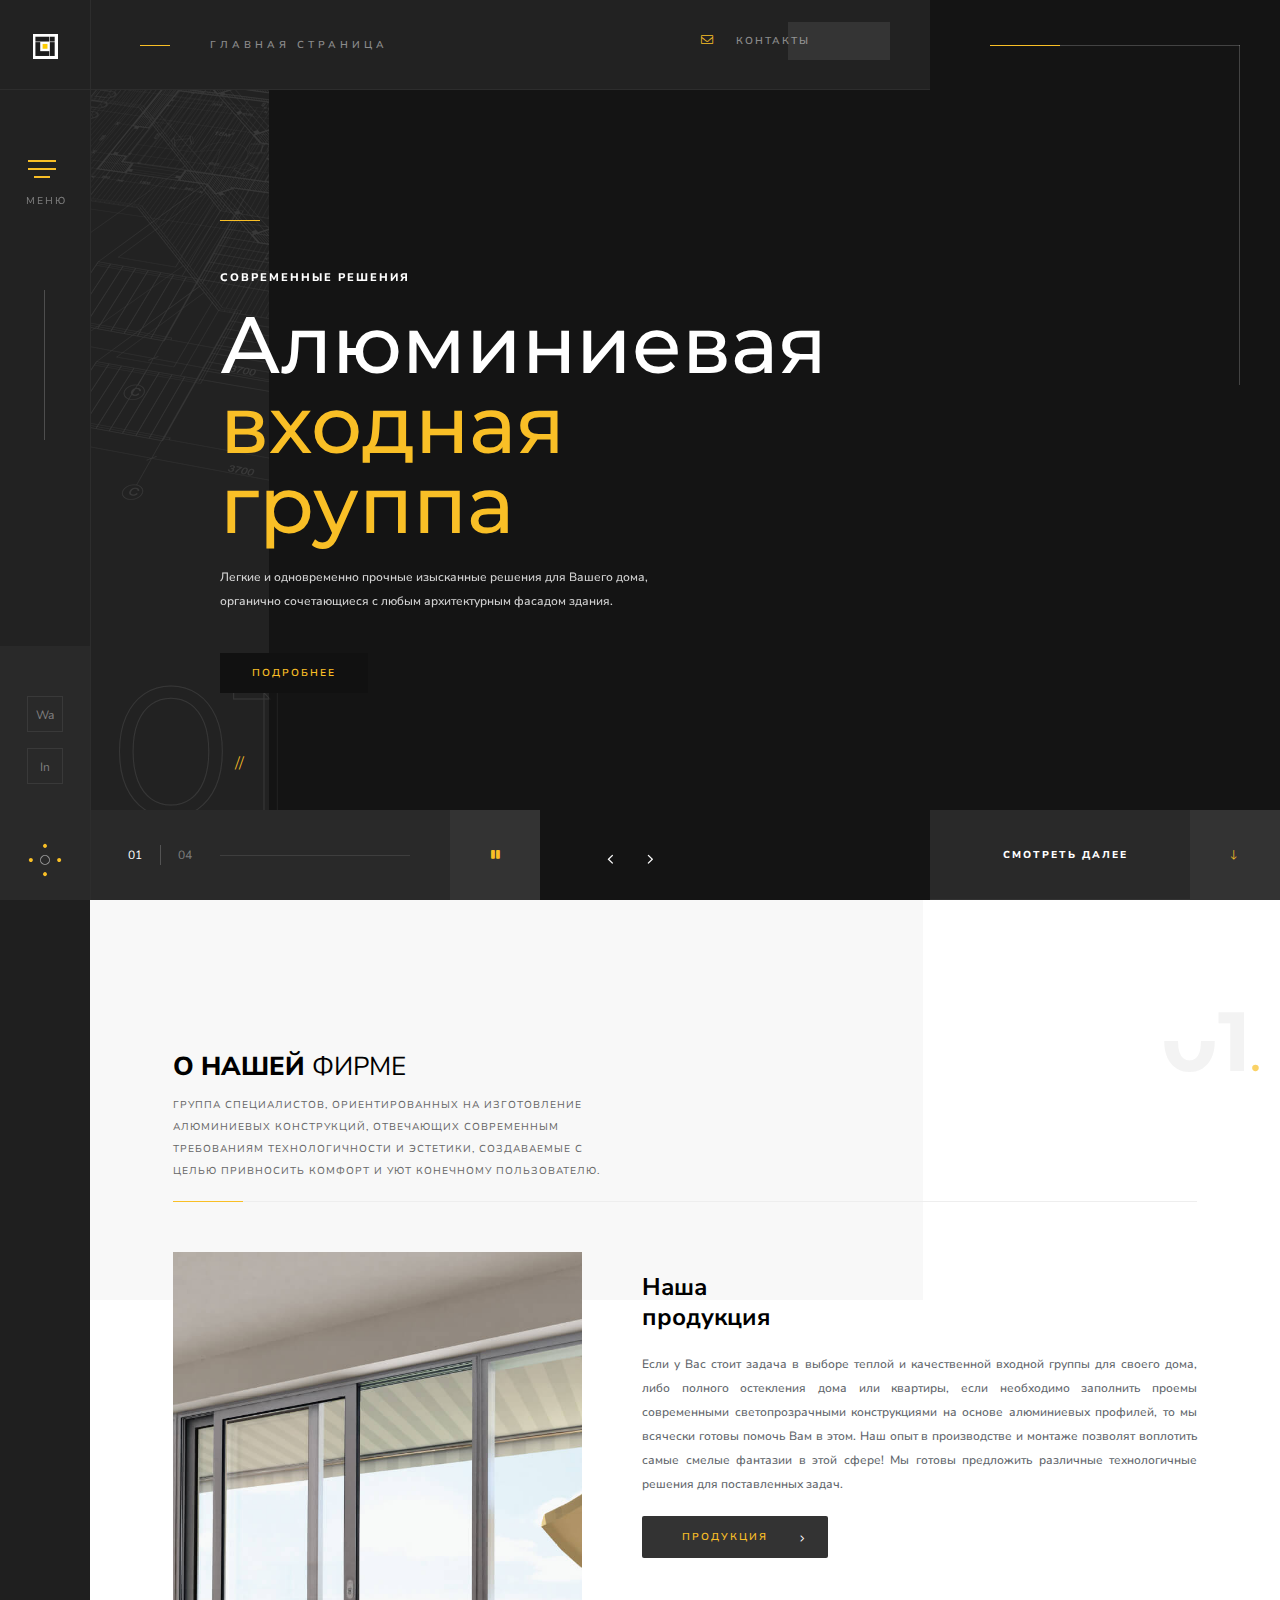
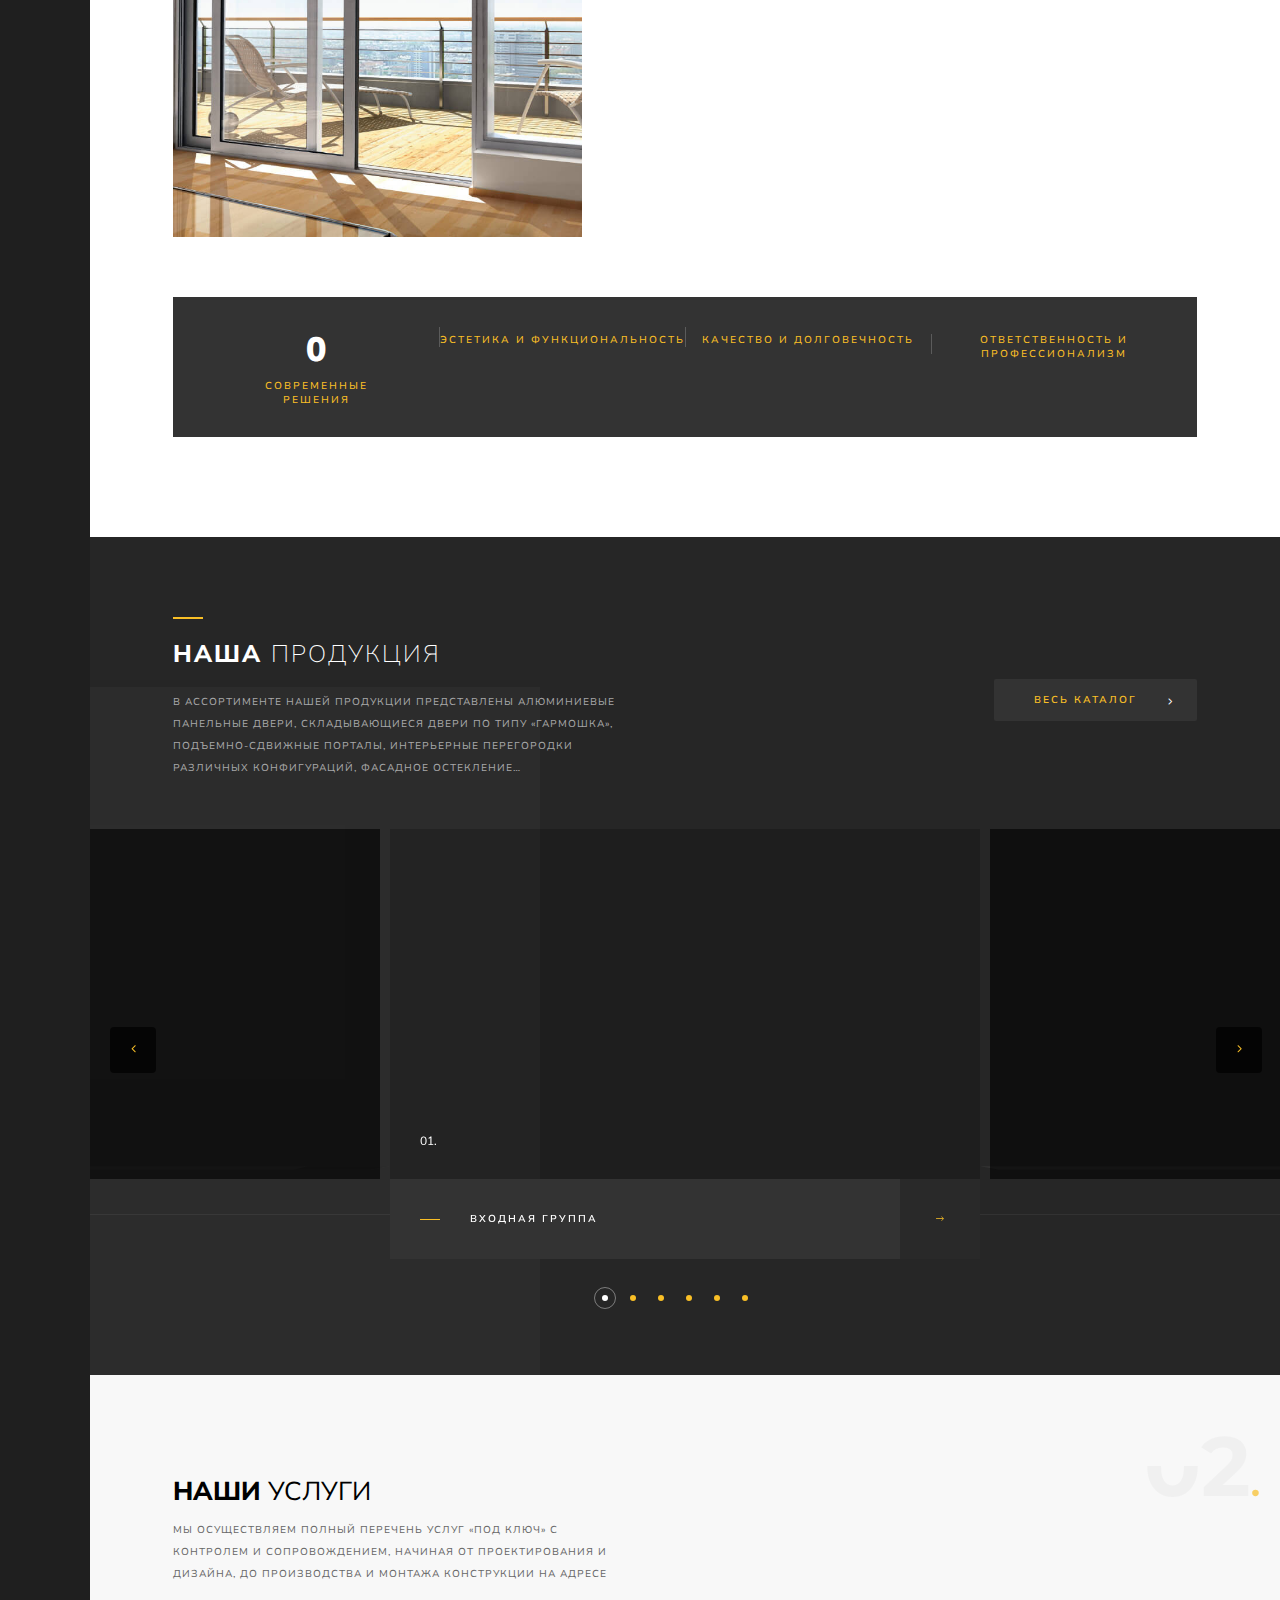
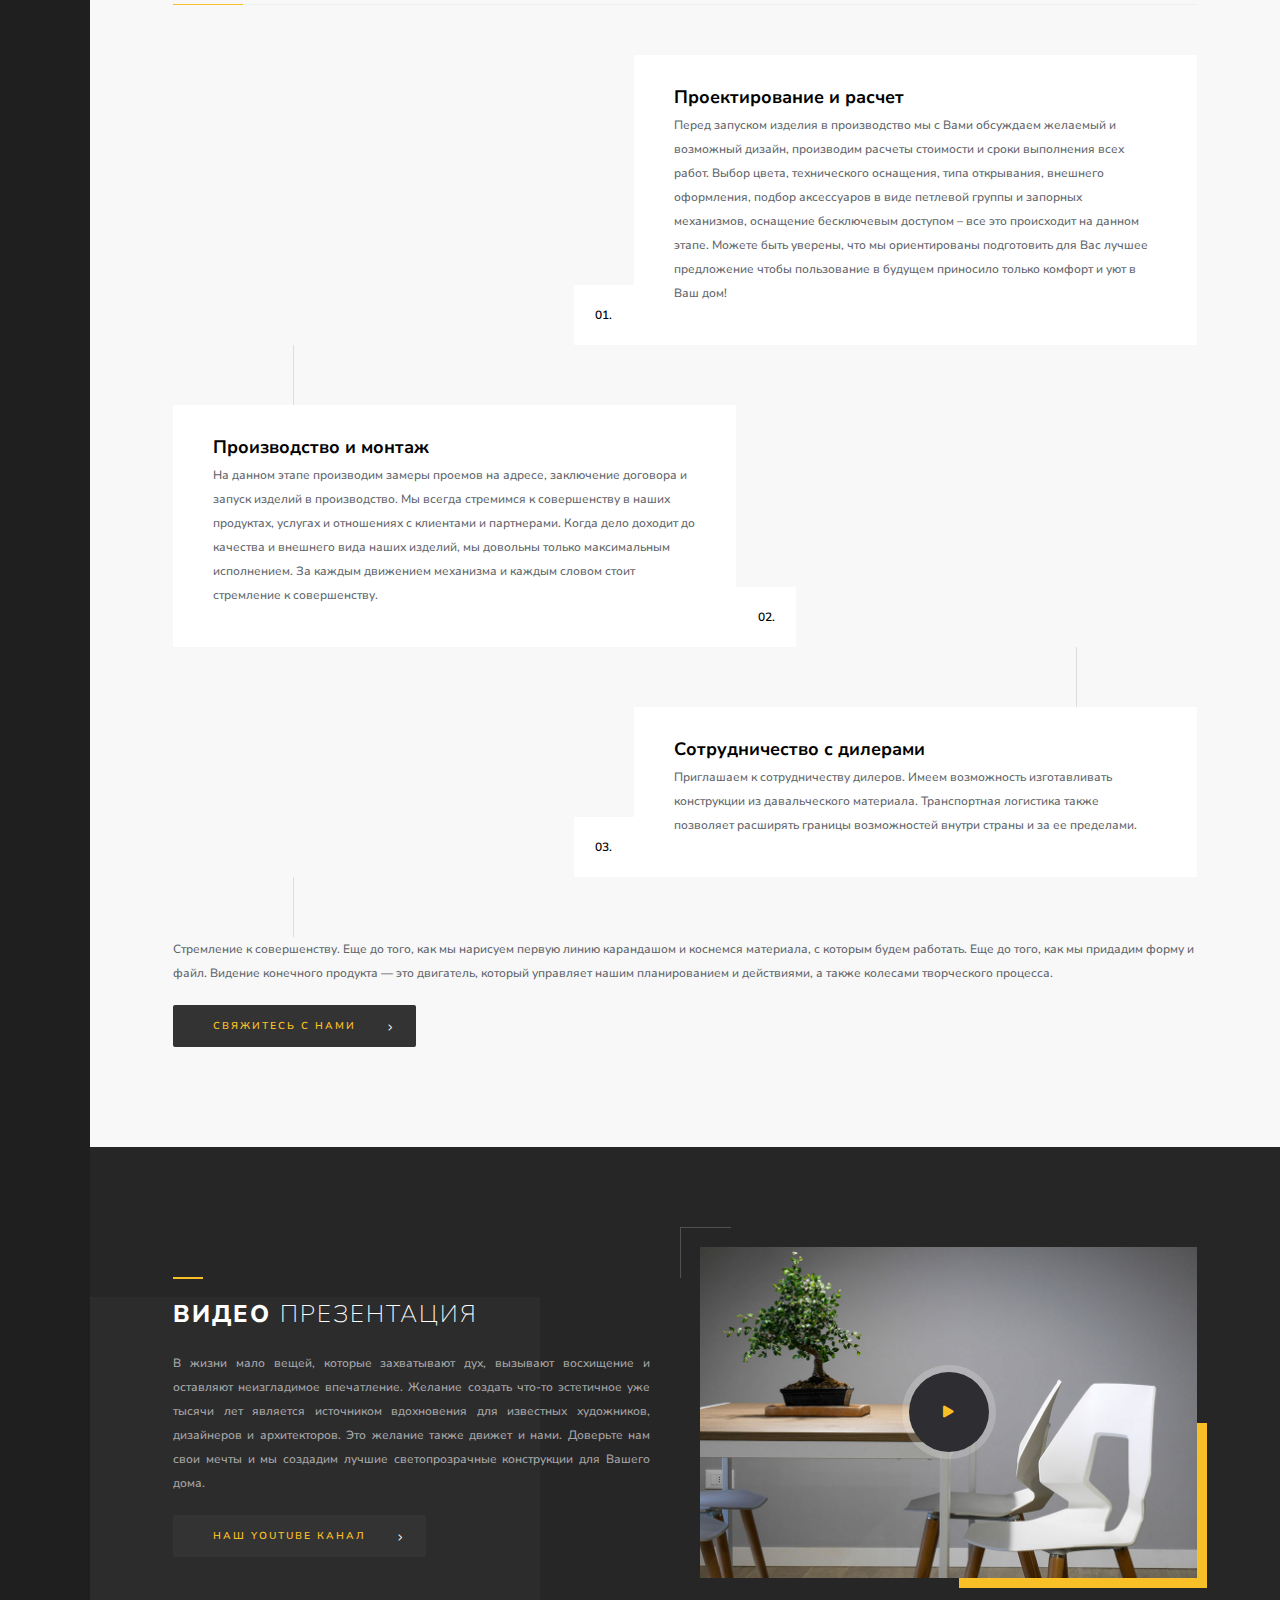
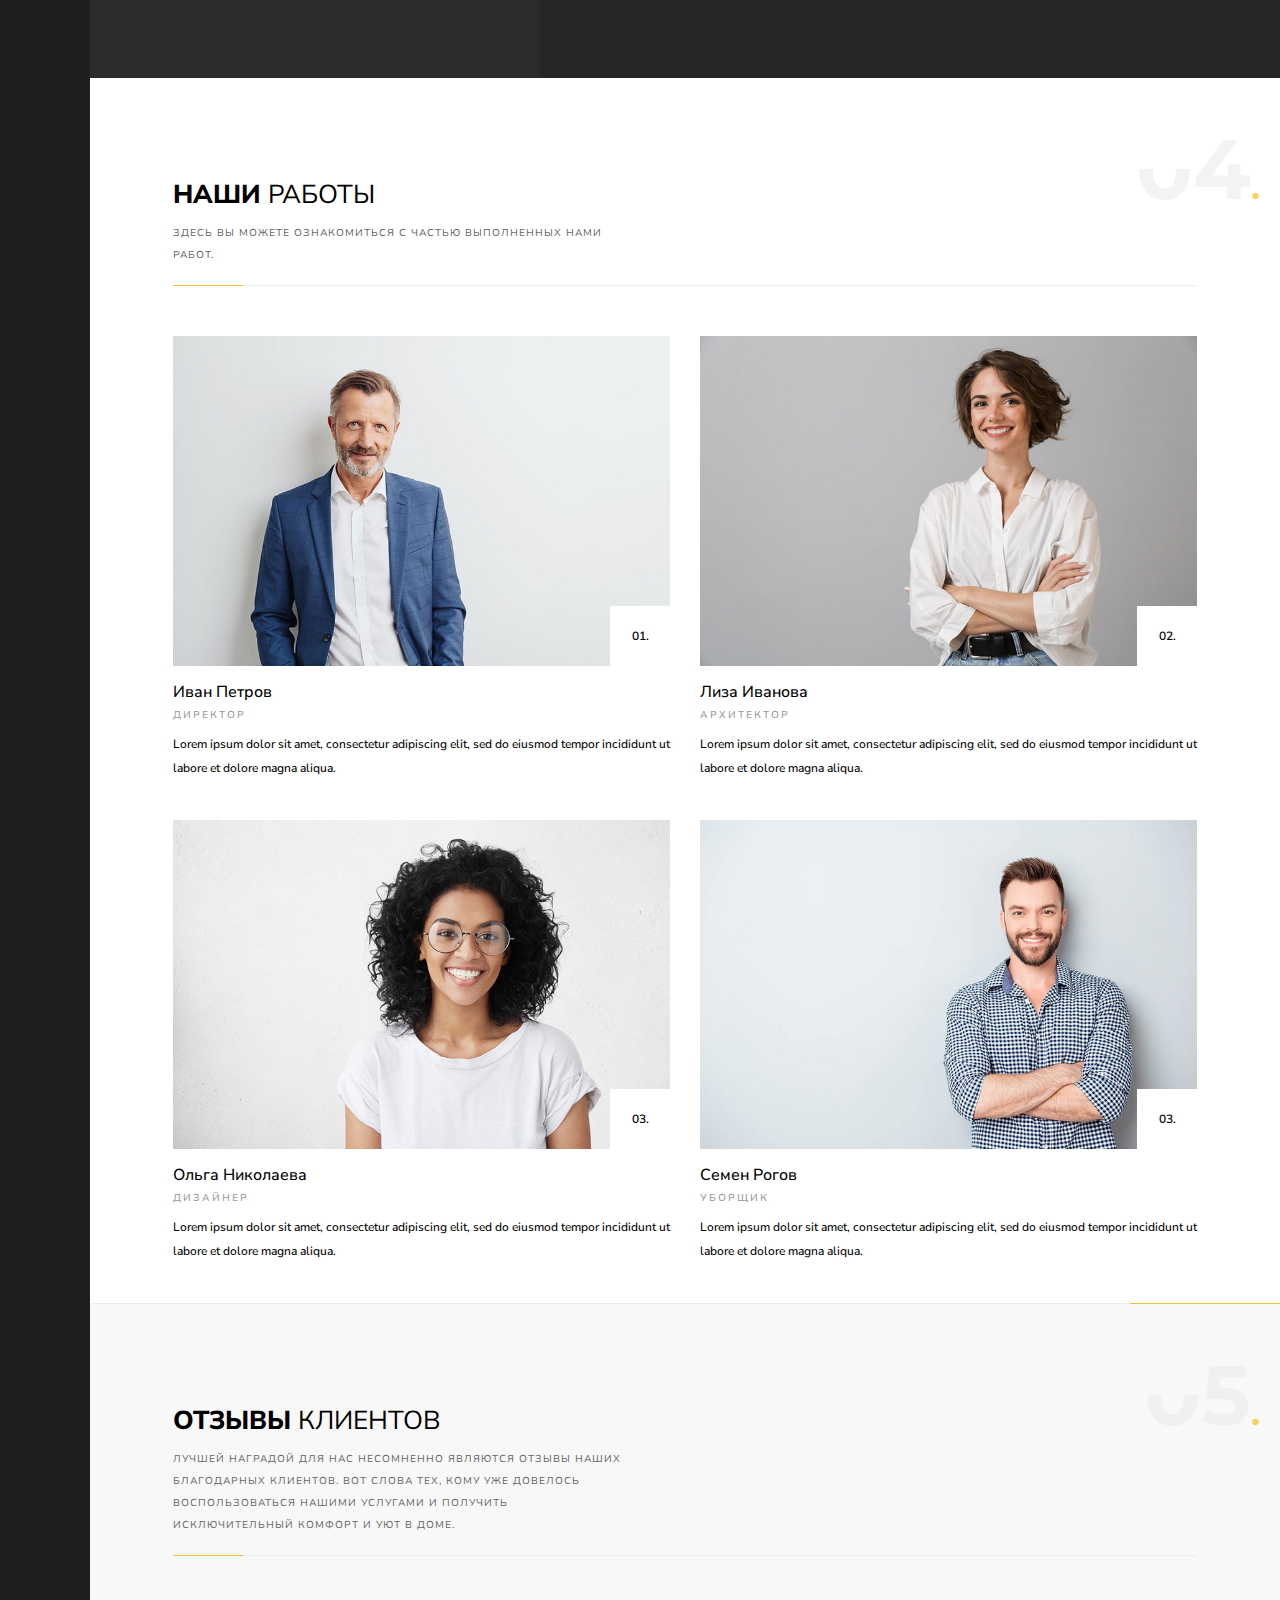
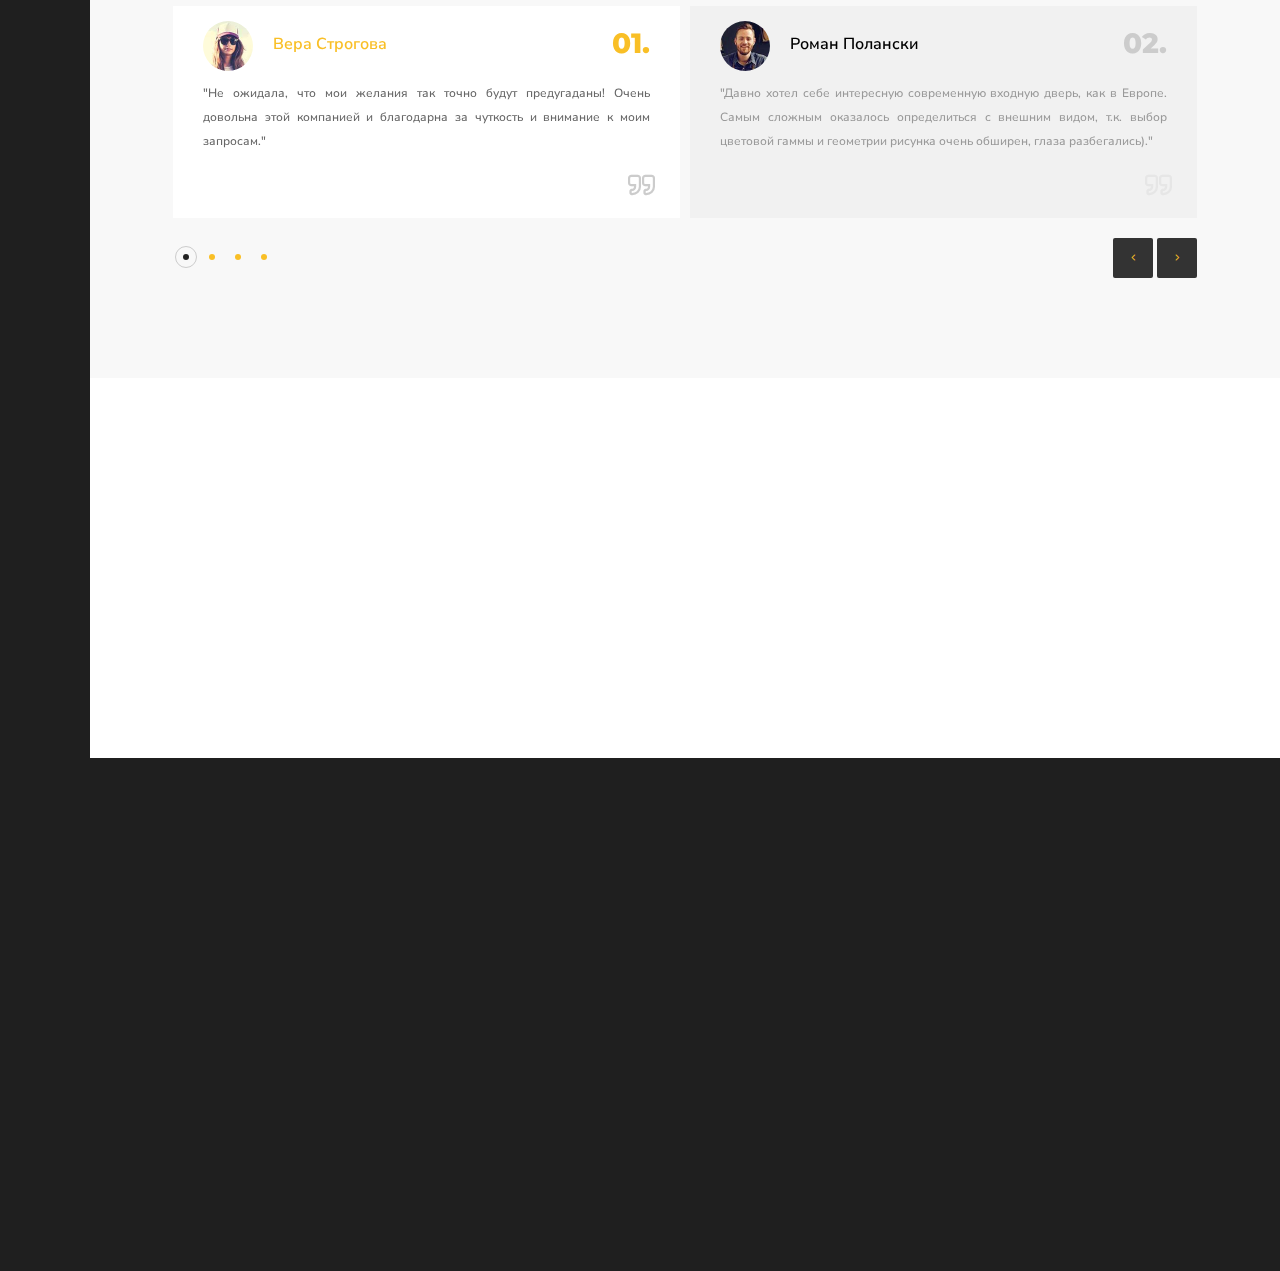
==== index.html @ d713567e "v1" ====
<!DOCTYPE HTML>
<html lang="ru">

<head>
    <meta charset="UTF-8">
    <title>Производитель аллюминиевых конструкций</title>
    <meta name="viewport"
        content="width=device-width, initial-scale=1.0, minimum-scale=1.0, maximum-scale=1.0, user-scalable=no">
    <meta name="robots" content="index, follow">
    <meta name="keywords" content>
    <meta name="description" content>
    <link rel="shortcut icon" href="favicon.ico">
    <link type="text/css" rel="stylesheet" href="css/plugins.css">
    <link type="text/css" rel="stylesheet" href="css/style.css">
    <link type="text/css" rel="stylesheet" href="css/color.css">
</head>

<body>
    <!--<div class="loader-wrap">
      <div class="spinner">
        <div class="double-bounce1"></div>
        <div class="double-bounce2"></div>
      </div>
    </div>-->
    <div id="main">
        <header class="main-header">
            <a href="/" class="logo-holder ajax"><img src="images/logo.png" alt></a>
            <!-- nav-button-wrap-->
            <div class="nav-button but-hol">
                <span class="nos"></span>
                <span class="ncs"></span>
                <span class="nbs"></span>
                <div class="menu-button-text">Меню</div>
            </div>
            <!-- nav-button-wrap end-->
            <div class="progress-bar-wrap">
                <div class="progress-bar color-bg"></div>
            </div>
            <div class="header_social ">
                <ul>
                    <li><a href="https://wa.me/79111112101" target="_blank">Wa</a></li>
                    <li><a href="https://instagram.com/@alustars.ru" target="_blank">In</a></li>
                </ul>
            </div>
            <div class="folio-btn">
                <div class="folio-btn-item"></div>
                <span class="folio-btn-tooltip ">Заявка</span>
            </div>
        </header>
        <div class="top-header top-header-half">
            <div class="page-subtitle">
                <span></span>
            </div>
            <a href="contact.php" class="single-page-fixed-row-link ajax"><i class="fal fa-envelope"></i>
                <span>Контакты</span></a>
        </div>
        <div id="wrapper">
            <div class="content-holder" data-pagetitle="Главная страница">
                <div class="nav-holder but-hol">
                    <div class="nav-scroll-bar-wrap fl-wrap">
                        <a href="index.html" class="ajax logo_menu"><img src="images/logo.png" alt></a>
                        <div class="nav-container fl-wrap">
                            <!-- nav -->
                            <nav class="nav-inner" id="menu">
                                <ul>
                                    <li><a href="/" class="ajax">Главная</a></li>
                                    <li><a href="#">Продукция</a>
                                        <ul>
                                            <li><a href="vhodnie-dveri.php" class="ajax">Входные двери</a></li>
                                            <li><a href="garmoshka.php" class="ajax">Гармошки</a></li>
                                            <li><a href="portali.php" class="ajax">Порталы</a></li>
                                            <li><a href="peregorodki.php" class="ajax">Перегородки</a></li>
                                            <!--<li><a href="#">Подменю</a>
                                            <ul>
                                              <li><a href="#" class="ajax">Меню</a></li>
                                              <li><a href="#" class="ajax">Меню</a></li>
                                              <li><a href="#" class="ajax">Меню</a></li>
                                              <li><a href="#" class="ajax">Меню</a></li>
                                            </ul>
                                          </li>-->
                                        </ul>
                                    </li>
                                    <li><a href="#" class="ajax">Партнеры</a></li>
                                    <li><a href="contact.php" class="ajax">Контакты</a></li>
                                </ul>
                            </nav>
                            <!-- nav end-->
                        </div>
                    </div>
                    <!-- nav-title-->
                    <div class="nav-holder-line"></div>
                    <div class="nav-title"><span>Меню</span></div>
                    <!-- nav-title end-->
                </div>
                <div class="nav-holder-dec"></div>
                <div class="nav-overlay"></div>
                <div class="hero-wrap fl-wrap full-height scroll-con-sec" id="sec0">
                    <div class="fs-slider-wrap fs-slider-det full-height fl-wrap">
                        <div class="fs-slider lightgallery full-height fl-wrap" data-mousecontrol2="false">
                            <div class="swiper-container  ">
                                <div class="swiper-wrapper">
                                    <div class="swiper-slide">
                                        <div class="fs-slider-item fl-wrap">
                                            <div class="fs-slider_align_title">
                                                <div class="hhw_header">Современные решения</div>
                                                <h2><a href="vhodnie-dveri.php"
                                                        class="custom-scroll-link">Алюминиевая<br> <span>входная
                                                            группа</span></a></h2>
                                                <p>Легкие и одновременно прочные изысканные решения для Вашего дома,
                                                    органично сочетающиеся с любым архитектурным фасадом здания.</p>
                                                <div class="clearfix"></div>
                                                <a href="vhodnie-dveri.php"
                                                    class="hero_btn custom-scroll-link">Подробнее</a>
                                            </div>
                                        </div>
                                    </div>
                                    <div class="swiper-slide hov_zoom">
                                        <div class="fs-slider-item fl-wrap">
                                            <div class="fs-slider_align_title">
                                                <div class="hhw_header">Раздвигая пространство</div>
                                                <h2><a href="garmoshka.php" class="ajax">Складные <br>
                                                        <span>порталы</span></a></h2>
                                                <p>Складные системы алюминиевых дверей типа «гармошка» - отличное
                                                    решение для остекления проемов большой длины, таких как террасы и
                                                    зимние сады. Конструкция позволяет значительно увеличить обзорность
                                                    и освещенность помещения.</p>
                                                <div class="clearfix"></div>
                                                <a href="garmoshka.php" class="hero_btn ajax">Подробнее</a>
                                            </div>
                                        </div>
                                    </div>
                                    <div class="swiper-slide hov_zoom">
                                        <div class="fs-slider-item fl-wrap">
                                            <div class="fs-slider_align_title">
                                                <div class="hhw_header">Красота и простор</div>
                                                <h2><a href="portali.php" class="ajax">Порталы
                                                        <br><span>подъемно-сдвижные</span></a></h2>
                                                <p>Подъемно-сдвижные порталы – это современные, востребованные
                                                    дизайнерами, конструкции, которые позволяют с легкостью объединять
                                                    пространство внутреннего помещения с уличной зоной.</p>
                                                <div class="clearfix"></div>
                                                <a href="portali.php" class="hero_btn ajax">Подробнее</a>
                                            </div>
                                        </div>
                                    </div>
                                    <div class="swiper-slide hov_zoom">
                                        <div class="fs-slider-item fl-wrap">
                                            <div class="fs-slider_align_title">
                                                <div class="hhw_header">Разделяя пространство</div>
                                                <h2><a href="peregorodki.php" class="ajax">Перегородки
                                                        <br><span>Офисные</span></a></h2>
                                                <p>Интерьерные и офисные перегородки различных конфигураций и исполнений
                                                    для решения самых разнообразных задач – будь то оформление офисного
                                                    пространства или деление жилой зоны в квартире или загородном доме.
                                                </p>
                                                <div class="clearfix"></div>
                                                <a href="peregorodki.php" class="hero_btn ajax">Подробнее</a>
                                            </div>
                                        </div>
                                    </div>
                                </div>
                            </div>
                        </div>
                        <div class="hero-slider-img hidden-item">
                            <div class="swiper-container">
                                <div class="swiper-wrapper">
                                    <div class="swiper-slide">
                                        <div class="bg" data-bg="images/bg/01.jpg" data-swiper-parallax="20%"></div>
                                        <div class="overlay"></div>
                                    </div>
                                    <div class="swiper-slide">
                                        <div class="bg" data-bg="images/bg/02.jpg" data-swiper-parallax="20%"></div>
                                        <div class="overlay"></div>
                                    </div>
                                    <div class="swiper-slide">
                                        <div class="bg" data-bg="images/bg/03.jpg" data-swiper-parallax="20%"></div>
                                        <div class="overlay"></div>
                                    </div>
                                    <div class="swiper-slide">
                                        <div class="bg" data-bg="images/bg/04.jpg" data-swiper-parallax="20%"></div>
                                        <div class="overlay"></div>
                                    </div>
                                </div>
                            </div>
                        </div>
                    </div>
                    <div class="hero-dec"> </div>
                    <div class="fwc-dec fwc-dec_top"></div>
                    <div class="fwc-dec fwc-dec_right"></div>
                    <div class="clone-counter">
                        <div class="current">01</div>
                    </div>
                    <div class="hero-slider_details_wrap">
                        <div class="slide-progress-wrap">
                            <div class="slide-progress"></div>
                        </div>
                        <div class="swiper-counter hs_counter">
                            <div class="current">01</div>
                            <div id="total"></div>
                        </div>
                        <div class="play-pause_slider2 hsc_pp2 auto_actslider2"><i class="fas fa-play"></i></div>
                    </div>
                    <div class="hero-slider-wrap_pagination"></div>
                    <div class="hero-slider_control-wrap">
                        <div class="hsc hero-slider-button-prev"><span><i class="fal fa-angle-left"></i></span> </div>
                        <div class="hsc hero-slider-button-next"><span><i class="fal fa-angle-right"></i></span></div>
                    </div>
                    <div class="hero-dec-line"></div>
                    <a href="#sec1" class="custom-scroll-link start-btn"><span> Смотреть далее </span><i
                            class="fal fa-long-arrow-down"></i></a>
                </div>
                <div class="content">
                    <div class="column-wrap">
                        <div class="column-wrap-container white-bg fl-wrap">
                            <div class="col-wc_dec"></div>
                            <section id="sec1" class="scroll-con-sec">
                                <div class="container">
                                    <div class="section-title fl-wrap">
                                        <h2>О нашей <strong> Фирме</strong></h2>
                                        <p>Группа специалистов, ориентированных на изготовление алюминиевых конструкций,
                                            отвечающих современным требованиям технологичности и эстетики, создаваемые с
                                            целью привносить комфорт и уют конечному пользователю.</p>
                                        <div class="sec-title_dec"></div>
                                    </div>
                                    <div class="row">
                                        <div class="col-md-5">
                                            <div class="about-img fl-wrap">
                                                <img src="images/about.jpg" class="respimg" alt>
                                            </div>
                                        </div>
                                        <div class="col-md-7">
                                            <div class="text-block fl-wrap">
                                                <h4 class="text-block_subtitle">Наша<br> продукция</h4>
                                                <p>Если у Вас стоит задача в выборе теплой и качественной входной группы
                                                    для своего дома, либо полного остекления дома или квартиры, если
                                                    необходимо заполнить проемы современными светопрозрачными
                                                    конструкциями на основе алюминиевых профилей, то мы всячески готовы
                                                    помочь Вам в этом. Наш опыт в производстве и монтаже позволят
                                                    воплотить самые смелые фантазии в этой сфере! Мы готовы предложить
                                                    различные технологичные решения для поставленных задач.
                                                </p>
                                                <a href="#sec2" class="btn float-btn custom-scroll-link">Продукция</a>
                                            </div>
                                        </div>
                                    </div>
                                    <div class="inline-facts-container   fl-wrap">
                                        <!-- inline-facts -->
                                        <div class="inline-facts-wrap">
                                            <div class="inline-facts">
                                                <div class="milestone-counter">
                        <div class="stats animaper">
                            <div class="num" data-content="0" data-num="145">0</div>
                        </div>
                    </div>
                                                <h6>Современные<br> решения</h6>
                                            </div>
                                        </div>
                                        <!-- inline-facts end -->
                                        <!-- inline-facts  -->
                                        <div class="inline-facts-wrap">
                                            <div class="inline-facts">
                                                <!--<div class="milestone-counter">
                        <div class="stats animaper">
                            <div class="num" data-content="0" data-num="357">0</div>
                        </div>
                    </div>-->
                                                <h6>Эстетика и функциональность</h6>
                                            </div>
                                        </div>
                                        <!-- inline-facts end -->
                                        <!-- inline-facts  -->
                                        <div class="inline-facts-wrap">
                                            <div class="inline-facts">
                                                <!--<div class="milestone-counter">
                        <div class="stats animaper">
                            <div class="num" data-content="0" data-num="825">0</div>
                        </div>
                    </div>-->
                                                <h6>Качество и долговечность</h6>
                                            </div>
                                        </div>
                                        <!-- inline-facts end -->
                                        <!-- inline-facts  -->
                                        <div class="inline-facts-wrap">
                                            <div class="inline-facts">
                                                <!--<div class="milestone-counter">
                        <div class="stats animaper">
                            <div class="num" data-content="0" data-num="15">0</div>
                        </div>
                    </div>-->
                                                <h6>Ответственность и профессионализм</h6>
                                            </div>
                                        </div>
                                        <!-- inline-facts end -->
                                    </div>
                                </div>
                                <div class="section-number">
                                    <span>0</span>1<strong>.</strong>
                                </div>
                            </section>
                            <section class="dark-bg sec-car scroll-con-sec" id="sec2">
                                <div class="fet_pr-carousel_title fl-wrap">
                                    <div class="container">
                                        <div class="row">
                                            <div class="col-md-8">
                                                <h2> Наша <strong>Продукция</strong></h2>
                                                <p>В ассортименте нашей продукции представлены алюминиевые панельные
                                                    двери, складывающиеся двери по типу «гармошка», подъемно-сдвижные
                                                    порталы, интерьерные перегородки различных конфигураций, фасадное
                                                    остекление…</p>
                                            </div>
                                            <div class="col-md-4">
                                                <a href="product.php" class="ajax   fet_pr-carousel_link btn">Весь
                                                    каталог</a>
                                            </div>
                                        </div>
                                    </div>
                                </div>
                                <div class="grid-carousel-wrap fl-wrap">
                                    <div class="grid-carousel fl-wrap">
                                        <div class="swiper-container">
                                            <div class="swiper-wrapper">
                                                <div class="swiper-slide">
                                                    <div class="fet_pr-carousel-box">
                                                        <div class="fet_pr-carousel-box-media fl-wrap">
                                                            <div class="bg par-elem" data-bg="images/products/01.jpg"
                                                                data-swiper-parallax="10%"></div>
                                                            <div class="overlay"></div>
                                                            <div class="grid-det_num">01.</div>
                                                        </div>
                                                        <div class="fet_pr-carousel-box-text fl-wrap">
                                                            <a href="product.php" class="ajax">Входная группа</a>
                                                        </div>
                                                    </div>
                                                </div>
                                                <div class="swiper-slide">
                                                    <div class="fet_pr-carousel-box">
                                                        <div class="fet_pr-carousel-box-media fl-wrap">
                                                            <div class="bg par-elem" data-bg="images/products/02.jpg"
                                                                data-swiper-parallax="10%"></div>
                                                            <div class="overlay"></div>
                                                            <div class="grid-det_num">02.</div>
                                                        </div>
                                                        <div class="fet_pr-carousel-box-text fl-wrap">
                                                            <a href="product.php" class="ajax">Фасадное остекление</a>
                                                        </div>
                                                    </div>
                                                </div>
                                                <div class="swiper-slide">
                                                    <div class="fet_pr-carousel-box">
                                                        <div class="fet_pr-carousel-box-media fl-wrap">
                                                            <div class="bg par-elem" data-bg="images/products/03.jpg"
                                                                data-swiper-parallax="10%"></div>
                                                            <div class="overlay"></div>
                                                            <div class="grid-det_num">03.</div>
                                                        </div>
                                                        <div class="fet_pr-carousel-box-text fl-wrap">
                                                            <a href="product.php" class="ajax">Алюминиевые гармошки</a>
                                                        </div>
                                                    </div>
                                                </div>
                                                <div class="swiper-slide">
                                                    <div class="fet_pr-carousel-box">
                                                        <div class="fet_pr-carousel-box-media fl-wrap">
                                                            <div class="bg par-elem" data-bg="images/products/04.jpg"
                                                                data-swiper-parallax="10%"></div>
                                                            <div class="overlay"></div>
                                                            <div class="grid-det_num">04.</div>
                                                        </div>
                                                        <div class="fet_pr-carousel-box-text fl-wrap">
                                                            <a href="product.php" class="ajax">Алюминиевые
                                                                подъемно-сдвижные порталы</a>
                                                        </div>
                                                    </div>
                                                </div>
                                                <div class="swiper-slide">
                                                    <div class="fet_pr-carousel-box">
                                                        <div class="fet_pr-carousel-box-media fl-wrap">
                                                            <div class="bg par-elem" data-bg="images/products/05.jpg"
                                                                data-swiper-parallax="10%"></div>
                                                            <div class="overlay"></div>
                                                            <div class="grid-det_num">05.</div>
                                                        </div>
                                                        <div class="fet_pr-carousel-box-text fl-wrap">
                                                            <a href="product.php" class="ajax">Алюминиевые офисные
                                                                перегородки</a>
                                                        </div>
                                                    </div>
                                                </div>
                                                <div class="swiper-slide">
                                                    <div class="fet_pr-carousel-box">
                                                        <div class="fet_pr-carousel-box-media fl-wrap">
                                                            <div class="bg par-elem" data-bg="images/products/06.jpg"
                                                                data-swiper-parallax="10%"></div>
                                                            <div class="overlay"></div>
                                                            <div class="grid-det_num">06.</div>
                                                        </div>
                                                        <div class="fet_pr-carousel-box-text fl-wrap">
                                                            <a href="product.php" class="ajax">Алюминиевые двери</a>
                                                        </div>
                                                    </div>
                                                </div>
                                            </div>
                                        </div>
                                    </div>
                                    <div class="grid-carousel_pagination"></div>
                                    <div class="gc-slider-cont gc-slider-cont-next"><i class="fal fa-angle-right"></i>
                                    </div>
                                    <div class="gc-slider-cont gc-slider-cont-prev"><i class="fal fa-angle-left"></i>
                                    </div>
                                </div>
                            </section>
                            <section class="scroll-con-sec gray-bg" id="sec3">
                                <div class="container">
                                    <div class="section-title fl-wrap">
                                        <h2>Наши <strong> Услуги</strong></h2>
                                        <p>Мы осуществляем полный перечень услуг «под ключ» с контролем и
                                            сопровождением, начиная от проектирования и дизайна, до производства и
                                            монтажа конструкции на адресе</p>
                                        <div class="sec-title_dec"></div>
                                    </div>
                                    <div class="column-wrapper_text fl-wrap">
                                        <div class="serv-wrap fl-wrap">
                                            <div class="serv-item">
                                                <div class="serv-media">
                                                    <div class="bg " data-bg="images/services/ser1.jpg"></div>
                                                    <div class="team-info-num">01.</div>
                                                </div>
                                                <div class="serv-text">
                                                    <h4><a href="#" class="ajax">Проектирование и расчет</a></h4>
                                                    <p>Перед запуском изделия в производство мы с Вами обсуждаем
                                                        желаемый и возможный дизайн, производим расчеты стоимости и
                                                        сроки выполнения всех работ. Выбор цвета, технического
                                                        оснащения, типа открывания, внешнего оформления, подбор
                                                        аксессуаров в виде петлевой группы и запорных механизмов,
                                                        оснащение бесключевым доступом – все это происходит на данном
                                                        этапе. Можете быть уверены, что мы ориентированы подготовить для
                                                        Вас лучшее предложение чтобы пользование в будущем приносило
                                                        только комфорт и уют в Ваш дом!</p>
                                                </div>
                                            </div>
                                            <div class="serv-item serv-item-right">
                                                <div class="serv-media">
                                                    <div class="bg " data-bg="images/services/1.jpg"></div>
                                                    <div class="team-info-num">02.</div>
                                                </div>
                                                <div class="serv-text">
                                                    <h4><a href="services-single.html" class="ajax">Производство и
                                                            монтаж</a></h4>
                                                    <p>На данном этапе производим замеры проемов на адресе, заключение
                                                        договора и запуск изделий в производство. Мы всегда стремимся к
                                                        совершенству в наших продуктах, услугах и отношениях с клиентами
                                                        и партнерами. Когда дело доходит до качества и внешнего вида
                                                        наших изделий, мы довольны только максимальным исполнением. За
                                                        каждым движением механизма и каждым словом стоит стремление к
                                                        совершенству.</p>
                                                </div>
                                            </div>
                                            <div class="serv-item">
                                                <div class="serv-media">
                                                    <div class="bg " data-bg="images/services/2.jpg"></div>
                                                    <div class="team-info-num">03.</div>
                                                </div>
                                                <div class="serv-text">
                                                    <h4><a href="#" class="ajax">Сотрудничество с дилерами</a></h4>
                                                    <p>Приглашаем к сотрудничеству дилеров. Имеем возможность
                                                        изготавливать конструкции из давальческого материала.
                                                        Транспортная логистика также позволяет расширять границы
                                                        возможностей внутри страны и за ее пределами.</p>
                                                </div>
                                            </div>

                                        </div>
                                        <p>Стремление к совершенству. Еще до того, как мы нарисуем первую линию
                                            карандашом и коснемся материала, с которым будем работать. Еще до того, как
                                            мы придадим форму и файл. Видение конечного продукта — это двигатель,
                                            который управляет нашим планированием и действиями, а также колесами
                                            творческого процесса.</p>
                                        <a href="contact.php" class="btn float-btn ajax  "><span>Свяжитесь с
                                                нами</span></a>
                                    </div>
                                </div>
                                <div class="section-number"> <span>0</span>2<strong>.</strong></div>
                            </section>
                            <section class="dark-bg sec-car scroll-con-sec">
                                <div class="container">
                                    <div class="row">
                                        <div class="col-md-6">
                                            <div class="video-promo-text fl-wrap mar-top">
                                                <h3>Видео <strong>Презентация</strong></h3>
                                                <p>В жизни мало вещей, которые захватывают дух, вызывают восхищение и
                                                    оставляют неизгладимое впечатление. Желание создать что-то
                                                    эстетичное уже тысячи лет является источником вдохновения для
                                                    известных художников, дизайнеров и архитекторов. Это желание также
                                                    движет и нами. Доверьте нам свои мечты и мы создадим лучшие
                                                    светопрозрачные конструкции для Вашего дома.</p>
                                                <a href="#" class="btn float-btn   "><span>Наш Youtube канал</span></a>
                                            </div>
                                        </div>
                                        <div class="col-md-6">
                                            <div class="video-box dec-img fl-wrap">
                                                <img src="images/18.jpg" alt class="respimg">
                                                <a class="video-box-btn image-popup"
                                                    href="https://vimeo.com/34741214"><i class="fas fa-play"></i></a>
                                            </div>
                                        </div>
                                    </div>
                                </div>
                            </section>
                            <section class="scroll-con-sec" id="sec4">
                                <div class="container">
                                    <div class="section-title fl-wrap">
                                        <h2>Наши <strong>Работы</strong></h2>
                                        <p>Здесь Вы можете ознакомиться с частью выполненных нами работ.</p>
                                        <div class="sec-title_dec"></div>
                                    </div>
                                    <div class="row">
                                        <div class="col-md-6">
                                            <div class="team-box">
                                                <div class="team-photo">
                                                    <div class="overlay"></div>
                                                    <img src="images/1_1.jpg" alt class="respimg">
                                                    <ul class="team-social">
                                                        <li><a href="#" target="_blank">Fb</a></li>
                                                        <li><a href="#" target="_blank">In</a></li>
                                                        <li><a href="#" target="_blank">Tw</a></li>
                                                        <li><a href="#" target="_blank">Vk</a></li>
                                                    </ul>
                                                    <div class="team-info-num">01.</div>
                                                </div>
                                                <div class="team-info">
                                                    <h3><a href="#" class="ajax">Иван Петров</a></h3>
                                                    <h4>Директор</h4>
                                                    <p>Lorem ipsum dolor sit amet, consectetur adipiscing elit, sed do
                                                        eiusmod tempor incididunt ut labore et dolore magna aliqua. </p>
                                                </div>
                                            </div>
                                        </div>
                                        <div class="col-md-6">
                                            <div class="team-box">
                                                <div class="team-photo">
                                                    <div class="overlay"></div>
                                                    <img src="images/2_1.jpg" alt class="respimg">
                                                    <ul class="team-social">
                                                        <li><a href="#" target="_blank">Fb</a></li>
                                                        <li><a href="#" target="_blank">In</a></li>
                                                        <li><a href="#" target="_blank">Tw</a></li>
                                                        <li><a href="#" target="_blank">Vk</a></li>
                                                    </ul>
                                                    <div class="team-info-num">02.</div>
                                                </div>
                                                <div class="team-info">
                                                    <h3><a href="#" class="ajax">Лиза Иванова</a></h3>
                                                    <h4>Архитектор</h4>
                                                    <p>Lorem ipsum dolor sit amet, consectetur adipiscing elit, sed do
                                                        eiusmod tempor incididunt ut labore et dolore magna aliqua. </p>
                                                </div>
                                            </div>
                                        </div>
                                        <div class="col-md-6">
                                            <div class="team-box">
                                                <div class="team-photo">
                                                    <div class="overlay"></div>
                                                    <img src="images/4_1.jpg" alt class="respimg">
                                                    <ul class="team-social">
                                                        <li><a href="#" target="_blank">Fb</a></li>
                                                        <li><a href="#" target="_blank">In</a></li>
                                                        <li><a href="#" target="_blank">Tw</a></li>
                                                        <li><a href="#" target="_blank">Vk</a></li>
                                                    </ul>
                                                    <div class="team-info-num">03.</div>
                                                </div>
                                                <div class="team-info">
                                                    <h3><a href="#" class="ajax">Ольга Николаева</a></h3>
                                                    <h4>Дизайнер</h4>
                                                    <p>Lorem ipsum dolor sit amet, consectetur adipiscing elit, sed do
                                                        eiusmod tempor incididunt ut labore et dolore magna aliqua. </p>
                                                </div>
                                            </div>
                                        </div>
                                        <div class="col-md-6">
                                            <div class="team-box">
                                                <div class="team-photo">
                                                    <div class="overlay"></div>
                                                    <img src="images/3_1.jpg" alt class="respimg">
                                                    <ul class="team-social">
                                                        <li><a href="#" target="_blank">Fb</a></li>
                                                        <li><a href="#" target="_blank">In</a></li>
                                                        <li><a href="#" target="_blank">Tw</a></li>
                                                        <li><a href="#" target="_blank">Vk</a></li>
                                                    </ul>
                                                    <div class="team-info-num">03.</div>
                                                </div>
                                                <div class="team-info">
                                                    <h3><a href="#" class="ajax">Семен Рогов</a></h3>
                                                    <h4>Уборщик</h4>
                                                    <p>Lorem ipsum dolor sit amet, consectetur adipiscing elit, sed do
                                                        eiusmod tempor incididunt ut labore et dolore magna aliqua. </p>
                                                </div>
                                            </div>
                                        </div>
                                    </div>
                                </div>
                                <div class="section-number"> <span>0</span>4<strong>.</strong></div>

                                <div class="section-separator fl-wrap"><span></span></div>
                                <section class="scroll-con-sec gray-bg " id="sec5">
                                    <div class="container">
                                        <div class="section-title fl-wrap">
                                            <h2>Отзывы <strong> Клиентов</strong></h2>
                                            <p>Лучшей наградой для нас несомненно являются отзывы наших благодарных
                                                клиентов. Вот слова тех, кому уже довелось воспользоваться нашими
                                                услугами и получить исключительный комфорт и уют в доме.</p>
                                            <div class="sec-title_dec"></div>
                                        </div>
                                        <div class="testimonilas-carousel-wrap fl-wrap">
                                            <div class="testimonilas-carousel">
                                                <div class="swiper-container">
                                                    <div class="swiper-wrapper">
                                                        <div class="swiper-slide">
                                                            <div class="testi-item fl-wrap">
                                                                <div class="testi-avatar"><img src="images/1.jpg" alt>
                                                                </div>
                                                                <div class="testimonilas-text fl-wrap">
                                                                    <h3>Вера Строгова</h3>
                                                                    <p>"Не ожидала, что мои желания так точно будут
                                                                        предугаданы! Очень довольна этой компанией и
                                                                        благодарна за чуткость и внимание к моим
                                                                        запросам."</p>
                                                                    <span class="testi-number">01.</span>
                                                                </div>
                                                            </div>
                                                        </div>
                                                        <div class="swiper-slide">
                                                            <div class="testi-item fl-wrap">
                                                                <div class="testi-avatar"><img src="images/2.jpg" alt>
                                                                </div>
                                                                <div class="testimonilas-text fl-wrap">
                                                                    <h3>Роман Полански</h3>
                                                                    <p>"Давно хотел себе интересную современную входную
                                                                        дверь, как в Европе. Самым сложным оказалось
                                                                        определиться с внешним видом, т.к. выбор
                                                                        цветовой гаммы и геометрии рисунка очень
                                                                        обширен, глаза разбегались)."</p>
                                                                    <span class="testi-number">02.</span>
                                                                </div>
                                                            </div>
                                                        </div>
                                                        <div class="swiper-slide">
                                                            <div class="testi-item fl-wrap">
                                                                <div class="testi-avatar"><img src="images/3.jpg" alt>
                                                                </div>
                                                                <div class="testimonilas-text fl-wrap">
                                                                    <h3>Лера Усанова</h3>
                                                                    <p>"Я как дизайнер в восторге от возможностей
                                                                        компании сделать окна и двери как можно выше,
                                                                        использовать всю высоту проемов, без лишних
                                                                        горизонтальных линий-отсечек."</p>
                                                                    <span class="testi-number">03.</span>
                                                                </div>
                                                            </div>
                                                        </div>
                                                        <div class="swiper-slide">
                                                            <div class="testi-item fl-wrap">
                                                                <div class="testi-avatar"><img src="images/4.jpg" alt>
                                                                </div>
                                                                <div class="testimonilas-text fl-wrap">
                                                                    <h3>Алефтина Кожемяка</h3>
                                                                    <p>"Так приятно подходить к своему дому и любоваться
                                                                        его законченным внешним видом! Впечатление
                                                                        незабываемое! Спасибо ребятам за реализацию
                                                                        задач по проекту! Удачи в развитии!"</p>
                                                                    <span class="testi-number">04.</span>
                                                                </div>
                                                            </div>
                                                        </div>
                                                    </div>
                                                </div>
                                            </div>
                                            <div class="tc-pagination"></div>
                                            <div class="tc-button_wrap">
                                                <div class="tc-button tc-button-prev"><i class="fal fa-angle-left"></i>
                                                </div>
                                                <div class="tc-button tc-button-next"><i class="fal fa-angle-right"></i>
                                                </div>
                                            </div>
                                        </div>
                                    </div>
                                    <div class="section-number"> <span>0</span>5<strong>.</strong></div>
                                </section>
                                <section>
                        </div>
                        <div class="scroll-fixed-column-content stf-con_mob-hidden fl-wrap">
                            <div class="container">
                                <div class="page-scroll-nav fl-wrap">
                                    <nav class="scroll-init color2-bg">
                                        <ul class="no-list-style">
                                            <li><a class="scroll-link fbgs actscr-link" href="#sec1"
                                                    data-bgscr="images/bg/long/5.jpg" data-bgtex="01. О нас"><span>О
                                                        нас</span></a></li>
                                            <li><a class="scroll-link fbgs" href="#sec2"
                                                    data-bgscr="images/bg/long/6.jpg"
                                                    data-bgtex="02. ц"><span>Продукция</span></a></li>
                                            <li><a class="scroll-link fbgs" href="#sec3"
                                                    data-bgscr="images/bg/long/7.jpg"
                                                    data-bgtex="03. Услуги"><span>Услуги</span></a></li>
                                            <li><a class="scroll-link fbgs" href="#sec4"
                                                    data-bgscr="images/bg/long/8.jpg"
                                                    data-bgtex="04. Команда"><span>Команда</span></a></li>
                                            <li><a class="scroll-link fbgs" href="#sec5"
                                                    data-bgscr="images/bg/long/1.jpg"
                                                    data-bgtex="05. Отзывы"><span>Отзывы</span></a></li>
                                        </ul>
                                    </nav>
                                </div>
                            </div>
                            <div class="arrowpagenav"></div>
                        </div>
                    </div>
                    <div class="limit-box fl-wrap"></div>
                </div>
                <div class="height-emulator fl-wrap"></div>
                <footer class="main-footer">
                    <div class="container">
                        <div class="footer-decor">
                            <canvas id="bg-animation"></canvas>
                        </div>
                        <div class="footer-inner fl-wrap">
                            <div class="row">
                                <div class="col-md-4">
                                    <div class="footer-logo">
                                        <img src="images/logo.png" alt>
                                    </div>
                                    <div class="footer_text  footer-box fl-wrap">
                                        <p>По всем вопросам касательно сотрудничества Вы можете обращаться на
                                            электронную почту по форме обратной связи, расположенной выше. Мы всегда
                                            открыты для диалога</p>
                                    </div>
                                </div>
                                <div class="col-md-4">
                                    <div class="footer-header fl-wrap"><span>01.</span> Контакты</div>
                                    <div class="footer-contacts footer-box fl-wrap">
                                        <ul>
                                            <li><span>Звоните :</span><a href="tel:+79111112101">+7 (911) 111-21-01</a>,
                                                <a href="tel:+79111635818">+7 (911) 163-58-18</a></li>
                                            <li><span>Пишите :</span><a
                                                    href="mailto:sale@alustars.ru">SALE@ALUSTARS.RU</a></li>
                                            <li><span>Наш адрес :</span><a href="contact.php">Г.ВСЕВОЛОЖСК, ЮЖНОЕ ШОССЕ
                                                    134, ОФИС 303,2</a></li>
                                        </ul>
                                    </div>
                                    <a href="javascript:void(0);" class="fc_button btn float-btn">Юридическая
                                        информация</a>
                                    <div class="ur-box">
                                        <p><span>ИНН:</span> 4706043726</p>
                                        <p><span>КПП:</span> 470601001</p>
                                        <p><span>ОГРН:</span> 121470018246</p>
                                        <p><span>ОКВЭД:</span> 25.12</p>
                                        <p><span>Р/сч:</span> 40702810155000099366</p>
                                        <p><span>Наименование банка:</span> <br>СЕВЕРО-ЗАПАДНЫЙ БАНК ПАО СБЕРБАНК</p>
                                        <p><span>Корр.сч:</span> 30101810500000000653</p>
                                        <p><span>БИК:</span> 044030653</p>
                                    </div>
                                </div>
                                <div class="col-md-4">
                                    <div class="footer-header fl-wrap"><span>02.</span> Подписка</div>
                                    <div class="footer-box fl-wrap">
                                        <p>Хотите быть в курсе последних новостей и предложений? Подпишитесь на рассылку
                                            и получайте интересные предложения.</p>
                                        <div class="subcribe-form fl-wrap">
                                            <form id="subscribe" class="fl-wrap">
                                                <input class="enteremail" name="email" id="subscribe-email"
                                                    placeholder="Ваш Email" spellcheck="false" type="text">
                                                <button type="submit" id="subscribe-button"
                                                    class="subscribe-button">Отправить</button>
                                                <label for="subscribe-email" class="subscribe-message"></label>
                                            </form>
                                        </div>
                                    </div>
                                </div>
                            </div>
                        </div>
                        <div class="subbfooter fl-wrap">
                            <div class="policy-box">
                                <span> &#169; Alustars.ru 2022 / Все права защищены. </span>
                            </div>
                            <div class="footer-solcial">
                                <ul>
                                    <li><a href="https://wa.me/79111112101" target="_blank">Wa</a></li>
                                    <li><a href="https://instagram.com/@alustars.ru" target="_blank">In</a></li>
                                </ul>
                            </div>
                            <div class="to-top-btn to-top"><i class="fal fa-long-arrow-up"></i></div>
                        </div>
                    </div>
                </footer>
            </div>
            <div class="share-wrapper">
                <div class="close-share-btn"><i class="fal fa-times"></i></div>
                <div class="share-container fl-wrap  isShare"></div>
            </div>
        </div>
        <!-- cursor-->
        <!-- <div class="element">
            <div class="element-item"></div>
        </div> -->
        <!-- cursor end-->
    </div>
    <script src="js/jquery.min.js"></script>
    <script src="js/plugins.js"></script>
    <script src="js/scripts.js"></script>
</body>

</html>
---- css/plugins.css ----
/* CSS Document */
@charset "utf-8";
/*-reset -*/ 
html,body,div,span,applet,object,iframe,h1,h2,h3,h4,h5,h6,p,blockquote,pre,a,abbr,acronym,address,big,cite,code,del,dfn,em,font,img,ins,kbd,q,s,samp,small,strike,strong,sub,sup,tt,var,dl,dt,dd,ol,ul,li,fieldset,form,label,legend,table,caption,tbody,tfoot,thead,tr,th,td{border:0;outline:0;font-weight:inherit;font-style:inherit;font-size:100%;font-family:inherit;vertical-align:baseline;text-decoration:none;margin:0;padding:0}table{border-collapse:separate;border-spacing:0}blockquote:before,blockquote:after,q:before,q:after{content:""}*{margin:0;padding:0;-webkit-box-sizing:border-box;-moz-box-sizing:border-box;box-sizing:border-box}article,aside,details,figcaption,figure,footer,header,hgroup,menu,nav,section{display:block}ol,ul{list-style:none}blockquote,q{quotes:none}:focus{outline:0}table{border-collapse:collapse;border-spacing:0}img{border:0;-ms-interpolation-mode:bicubic;vertical-align:middle}a{text-decoration:none;position:relative;color:#000}audio,video,canvas{max-width:100%}
/*!  Bootstrap Grid  */
 @media (min-width:768px){.container{width:750px}}@media (min-width:992px){.container{width:970px}}@media (min-width:1064px){.container{width:1170px}}.container-fluid{margin-right:auto;margin-left:auto;padding-left:15px;padding-right:15px}.row{margin-left:-15px;margin-right:-15px}.col-xs-1, .col-sm-1, .col-md-1, .col-lg-1, .col-xs-2, .col-sm-2, .col-md-2, .col-lg-2, .col-xs-3, .col-sm-3, .col-md-3, .col-lg-3, .col-xs-4, .col-sm-4, .col-md-4, .col-lg-4, .col-xs-5, .col-sm-5, .col-md-5, .col-lg-5, .col-xs-6, .col-sm-6, .col-md-6, .col-lg-6, .col-xs-7, .col-sm-7, .col-md-7, .col-lg-7, .col-xs-8, .col-sm-8, .col-md-8, .col-lg-8, .col-xs-9, .col-sm-9, .col-md-9, .col-lg-9, .col-xs-10, .col-sm-10, .col-md-10, .col-lg-10, .col-xs-11, .col-sm-11, .col-md-11, .col-lg-11, .col-xs-12, .col-sm-12, .col-md-12, .col-lg-12{position:relative;min-height:1px;padding-left:15px;padding-right:15px}.col-xs-1, .col-xs-2, .col-xs-3, .col-xs-4, .col-xs-5, .col-xs-6, .col-xs-7, .col-xs-8, .col-xs-9, .col-xs-10, .col-xs-11, .col-xs-12{float:left}.col-xs-12{width:100%}.col-xs-11{width:91.66666667%}.col-xs-10{width:83.33333333%}.col-xs-9{width:75%}.col-xs-8{width:66.66666667%}.col-xs-7{width:58.33333333%}.col-xs-6{width:50%}.col-xs-5{width:41.66666667%}.col-xs-4{width:33.33333333%}.col-xs-3{width:25%}.col-xs-2{width:16.66666667%}.col-xs-1{width:8.33333333%}.col-xs-pull-12{right:100%}.col-xs-pull-11{right:91.66666667%}.col-xs-pull-10{right:83.33333333%}.col-xs-pull-9{right:75%}.col-xs-pull-8{right:66.66666667%}.col-xs-pull-7{right:58.33333333%}.col-xs-pull-6{right:50%}.col-xs-pull-5{right:41.66666667%}.col-xs-pull-4{right:33.33333333%}.col-xs-pull-3{right:25%}.col-xs-pull-2{right:16.66666667%}.col-xs-pull-1{right:8.33333333%}.col-xs-pull-0{right:auto}.col-xs-push-12{left:100%}.col-xs-push-11{left:91.66666667%}.col-xs-push-10{left:83.33333333%}.col-xs-push-9{left:75%}.col-xs-push-8{left:66.66666667%}.col-xs-push-7{left:58.33333333%}.col-xs-push-6{left:50%}.col-xs-push-5{left:41.66666667%}.col-xs-push-4{left:33.33333333%}.col-xs-push-3{left:25%}.col-xs-push-2{left:16.66666667%}.col-xs-push-1{left:8.33333333%}.col-xs-push-0{left:auto}.col-xs-offset-12{margin-left:100%}.col-xs-offset-11{margin-left:91.66666667%}.col-xs-offset-10{margin-left:83.33333333%}.col-xs-offset-9{margin-left:75%}.col-xs-offset-8{margin-left:66.66666667%}.col-xs-offset-7{margin-left:58.33333333%}.col-xs-offset-6{margin-left:50%}.col-xs-offset-5{margin-left:41.66666667%}.col-xs-offset-4{margin-left:33.33333333%}.col-xs-offset-3{margin-left:25%}.col-xs-offset-2{margin-left:16.66666667%}.col-xs-offset-1{margin-left:8.33333333%}.col-xs-offset-0{margin-left:0}@media (min-width:768px){.col-sm-1, .col-sm-2, .col-sm-3, .col-sm-4, .col-sm-5, .col-sm-6, .col-sm-7, .col-sm-8, .col-sm-9, .col-sm-10, .col-sm-11, .col-sm-12{float:left}.col-sm-12{width:100%}.col-sm-11{width:91.66666667%}.col-sm-10{width:83.33333333%}.col-sm-9{width:75%}.col-sm-8{width:66.66666667%}.col-sm-7{width:58.33333333%}.col-sm-6{width:50%}.col-sm-5{width:41.66666667%}.col-sm-4{width:33.33333333%}.col-sm-3{width:25%}.col-sm-2{width:16.66666667%}.col-sm-1{width:8.33333333%}.col-sm-pull-12{right:100%}.col-sm-pull-11{right:91.66666667%}.col-sm-pull-10{right:83.33333333%}.col-sm-pull-9{right:75%}.col-sm-pull-8{right:66.66666667%}.col-sm-pull-7{right:58.33333333%}.col-sm-pull-6{right:50%}.col-sm-pull-5{right:41.66666667%}.col-sm-pull-4{right:33.33333333%}.col-sm-pull-3{right:25%}.col-sm-pull-2{right:16.66666667%}.col-sm-pull-1{right:8.33333333%}.col-sm-pull-0{right:auto}.col-sm-push-12{left:100%}.col-sm-push-11{left:91.66666667%}.col-sm-push-10{left:83.33333333%}.col-sm-push-9{left:75%}.col-sm-push-8{left:66.66666667%}.col-sm-push-7{left:58.33333333%}.col-sm-push-6{left:50%}.col-sm-push-5{left:41.66666667%}.col-sm-push-4{left:33.33333333%}.col-sm-push-3{left:25%}.col-sm-push-2{left:16.66666667%}.col-sm-push-1{left:8.33333333%}.col-sm-push-0{left:auto}.col-sm-offset-12{margin-left:100%}.col-sm-offset-11{margin-left:91.66666667%}.col-sm-offset-10{margin-left:83.33333333%}.col-sm-offset-9{margin-left:75%}.col-sm-offset-8{margin-left:66.66666667%}.col-sm-offset-7{margin-left:58.33333333%}.col-sm-offset-6{margin-left:50%}.col-sm-offset-5{margin-left:41.66666667%}.col-sm-offset-4{margin-left:33.33333333%}.col-sm-offset-3{margin-left:25%}.col-sm-offset-2{margin-left:16.66666667%}.col-sm-offset-1{margin-left:8.33333333%}.col-sm-offset-0{margin-left:0}}@media (min-width:1064px){.col-md-1, .col-md-2, .col-md-3, .col-md-4, .col-md-5, .col-md-6, .col-md-7, .col-md-8, .col-md-9, .col-md-10, .col-md-11, .col-md-12{float:left}.col-md-12{width:100%}.col-md-11{width:91.66666667%}.col-md-10{width:83.33333333%}.col-md-9{width:75%}.col-md-8{width:66.66666667%}.col-md-7{width:58.33333333%}.col-md-6{width:50%}.col-md-5{width:41.66666667%}.col-md-4{width:33.33333333%}.col-md-3{width:25%}.col-md-2{width:16.66666667%}.col-md-1{width:8.33333333%}.col-md-pull-12{right:100%}.col-md-pull-11{right:91.66666667%}.col-md-pull-10{right:83.33333333%}.col-md-pull-9{right:75%}.col-md-pull-8{right:66.66666667%}.col-md-pull-7{right:58.33333333%}.col-md-pull-6{right:50%}.col-md-pull-5{right:41.66666667%}.col-md-pull-4{right:33.33333333%}.col-md-pull-3{right:25%}.col-md-pull-2{right:16.66666667%}.col-md-pull-1{right:8.33333333%}.col-md-pull-0{right:auto}.col-md-push-12{left:100%}.col-md-push-11{left:91.66666667%}.col-md-push-10{left:83.33333333%}.col-md-push-9{left:75%}.col-md-push-8{left:66.66666667%}.col-md-push-7{left:58.33333333%}.col-md-push-6{left:50%}.col-md-push-5{left:41.66666667%}.col-md-push-4{left:33.33333333%}.col-md-push-3{left:25%}.col-md-push-2{left:16.66666667%}.col-md-push-1{left:8.33333333%}.col-md-push-0{left:auto}.col-md-offset-12{margin-left:100%}.col-md-offset-11{margin-left:91.66666667%}.col-md-offset-10{margin-left:83.33333333%}.col-md-offset-9{margin-left:75%}.col-md-offset-8{margin-left:66.66666667%}.col-md-offset-7{margin-left:58.33333333%}.col-md-offset-6{margin-left:50%}.col-md-offset-5{margin-left:41.66666667%}.col-md-offset-4{margin-left:33.33333333%}.col-md-offset-3{margin-left:25%}.col-md-offset-2{margin-left:16.66666667%}.col-md-offset-1{margin-left:8.33333333%}.col-md-offset-0{margin-left:0}}@media (min-width:1200px){.col-lg-1, .col-lg-2, .col-lg-3, .col-lg-4, .col-lg-5, .col-lg-6, .col-lg-7, .col-lg-8, .col-lg-9, .col-lg-10, .col-lg-11, .col-lg-12{float:left}.col-lg-12{width:100%}.col-lg-11{width:91.66666667%}.col-lg-10{width:83.33333333%}.col-lg-9{width:75%}.col-lg-8{width:66.66666667%}.col-lg-7{width:58.33333333%}.col-lg-6{width:50%}.col-lg-5{width:41.66666667%}.col-lg-4{width:33.33333333%}.col-lg-3{width:25%}.col-lg-2{width:16.66666667%}.col-lg-1{width:8.33333333%}.col-lg-pull-12{right:100%}.col-lg-pull-11{right:91.66666667%}.col-lg-pull-10{right:83.33333333%}.col-lg-pull-9{right:75%}.col-lg-pull-8{right:66.66666667%}.col-lg-pull-7{right:58.33333333%}.col-lg-pull-6{right:50%}.col-lg-pull-5{right:41.66666667%}.col-lg-pull-4{right:33.33333333%}.col-lg-pull-3{right:25%}.col-lg-pull-2{right:16.66666667%}.col-lg-pull-1{right:8.33333333%}.col-lg-pull-0{right:auto}.col-lg-push-12{left:100%}.col-lg-push-11{left:91.66666667%}.col-lg-push-10{left:83.33333333%}.col-lg-push-9{left:75%}.col-lg-push-8{left:66.66666667%}.col-lg-push-7{left:58.33333333%}.col-lg-push-6{left:50%}.col-lg-push-5{left:41.66666667%}.col-lg-push-4{left:33.33333333%}.col-lg-push-3{left:25%}.col-lg-push-2{left:16.66666667%}.col-lg-push-1{left:8.33333333%}.col-lg-push-0{left:auto}.col-lg-offset-12{margin-left:100%}.col-lg-offset-11{margin-left:91.66666667%}.col-lg-offset-10{margin-left:83.33333333%}.col-lg-offset-9{margin-left:75%}.col-lg-offset-8{margin-left:66.66666667%}.col-lg-offset-7{margin-left:58.33333333%}.col-lg-offset-6{margin-left:50%}.col-lg-offset-5{margin-left:41.66666667%}.col-lg-offset-4{margin-left:33.33333333%}.col-lg-offset-3{margin-left:25%}.col-lg-offset-2{margin-left:16.66666667%}.col-lg-offset-1{margin-left:8.33333333%}.col-lg-offset-0{margin-left:0}}.clearfix:before,.clearfix:after,.container:before,.container:after,.container-fluid:before,.container-fluid:after,.row:before,.row:after{content:" ";display:table}.clearfix:after,.container:after,.container-fluid:after,.row:after{clear:both}.center-block{display:block;margin-left:auto;margin-right:auto}.pull-right{float:right !important}.pull-left{float:left !important}.hide{display:none !important}.show{display:block !important}.invisible{visibility:hidden}.text-hide{font:0/0 a;color:transparent;text-shadow:none;background-color:transparent;border:0}.hidden{display:none !important;visibility:hidden !important}.affix{position:fixed}@-ms-viewport{width:device-width}.visible-xs,.visible-sm,.visible-md,.visible-lg{display:none !important}.visible-xs-block,.visible-xs-inline,.visible-xs-inline-block,.visible-sm-block,.visible-sm-inline,.visible-sm-inline-block,.visible-md-block,.visible-md-inline,.visible-md-inline-block,.visible-lg-block,.visible-lg-inline,.visible-lg-inline-block{display:none !important}@media (max-width:767px){.visible-xs{display:block !important}table.visible-xs{display:table}tr.visible-xs{display:table-row !important}th.visible-xs,td.visible-xs{display:table-cell !important}}@media (max-width:767px){.visible-xs-block{display:block !important}}@media (max-width:767px){.visible-xs-inline{display:inline !important}}@media (max-width:767px){.visible-xs-inline-block{display:inline-block !important}}@media (min-width:768px) and (max-width:991px){.visible-sm{display:block !important}table.visible-sm{display:table}tr.visible-sm{display:table-row !important}th.visible-sm,td.visible-sm{display:table-cell !important}}@media (min-width:768px) and (max-width:991px){.visible-sm-block{display:block !important}}@media (min-width:768px) and (max-width:991px){.visible-sm-inline{display:inline !important}}@media (min-width:768px) and (max-width:991px){.visible-sm-inline-block{display:inline-block !important}}@media (min-width:992px) and (max-width:1199px){.visible-md{display:block !important}table.visible-md{display:table}tr.visible-md{display:table-row !important}th.visible-md,td.visible-md{display:table-cell !important}}@media (min-width:992px) and (max-width:1199px){.visible-md-block{display:block !important}}@media (min-width:992px) and (max-width:1199px){.visible-md-inline{display:inline !important}}@media (min-width:992px) and (max-width:1199px){.visible-md-inline-block{display:inline-block !important}}@media (min-width:1200px){.visible-lg{display:block !important}table.visible-lg{display:table}tr.visible-lg{display:table-row !important}th.visible-lg,td.visible-lg{display:table-cell !important}}@media (min-width:1200px){.visible-lg-block{display:block !important}}@media (min-width:1200px){.visible-lg-inline{display:inline !important}}@media (min-width:1200px){.visible-lg-inline-block{display:inline-block !important}}@media (max-width:767px){.hidden-xs{display:none !important}}@media (min-width:768px) and (max-width:991px){.hidden-sm{display:none !important}}@media (min-width:992px) and (max-width:1199px){.hidden-md{display:none !important}}@media (min-width:1200px){.hidden-lg{display:none !important}}.visible-print{display:none !important}@media print{.visible-print{display:block !important}table.visible-print{display:table}tr.visible-print{display:table-row !important}th.visible-print,td.visible-print{display:table-cell !important}}.visible-print-block{display:none !important}@media print{.visible-print-block{display:block !important}}.visible-print-inline{display:none !important}@media print{.visible-print-inline{display:inline !important}}.visible-print-inline-block{display:none !important}@media print{.visible-print-inline-block{display:inline-block !important}}@media print{.hidden-print{display:none !important}}
/*!
 * Font Awesome Pro 5.12.0 by @fontawesome - https://fontawesome.com
 * License - https://fontawesome.com/license (Commercial License)
 */
.fa,.fab,.fad,.fal,.far,.fas{-moz-osx-font-smoothing:grayscale;-webkit-font-smoothing:antialiased;display:inline-block;font-style:normal;font-variant:normal;text-rendering:auto;line-height:1}.fa-lg{font-size:1.33333em;line-height:.75em;vertical-align:-.0667em}.fa-xs{font-size:.75em}.fa-sm{font-size:.875em}.fa-1x{font-size:1em}.fa-2x{font-size:2em}.fa-3x{font-size:3em}.fa-4x{font-size:4em}.fa-5x{font-size:5em}.fa-6x{font-size:6em}.fa-7x{font-size:7em}.fa-8x{font-size:8em}.fa-9x{font-size:9em}.fa-10x{font-size:10em}.fa-fw{text-align:center;width:1.25em}.fa-ul{list-style-type:none;margin-left:2.5em;padding-left:0}.fa-ul>li{position:relative}.fa-li{left:-2em;position:absolute;text-align:center;width:2em;line-height:inherit}.fa-border{border:.08em solid #eee;border-radius:.1em;padding:.2em .25em .15em}.fa-pull-left{float:left}.fa-pull-right{float:right}.fa.fa-pull-left,.fab.fa-pull-left,.fal.fa-pull-left,.far.fa-pull-left,.fas.fa-pull-left{margin-right:.3em}.fa.fa-pull-right,.fab.fa-pull-right,.fal.fa-pull-right,.far.fa-pull-right,.fas.fa-pull-right{margin-left:.3em}.fa-spin{-webkit-animation:fa-spin 2s linear infinite;animation:fa-spin 2s linear infinite}.fa-pulse{-webkit-animation:fa-spin 1s steps(8) infinite;animation:fa-spin 1s steps(8) infinite}@-webkit-keyframes fa-spin{0%{-webkit-transform:rotate(0deg);transform:rotate(0deg)}to{-webkit-transform:rotate(1turn);transform:rotate(1turn)}}@keyframes fa-spin{0%{-webkit-transform:rotate(0deg);transform:rotate(0deg)}to{-webkit-transform:rotate(1turn);transform:rotate(1turn)}}.fa-rotate-90{-ms-filter:"progid:DXImageTransform.Microsoft.BasicImage(rotation=1)";-webkit-transform:rotate(90deg);transform:rotate(90deg)}.fa-rotate-180{-ms-filter:"progid:DXImageTransform.Microsoft.BasicImage(rotation=2)";-webkit-transform:rotate(180deg);transform:rotate(180deg)}.fa-rotate-270{-ms-filter:"progid:DXImageTransform.Microsoft.BasicImage(rotation=3)";-webkit-transform:rotate(270deg);transform:rotate(270deg)}.fa-flip-horizontal{-ms-filter:"progid:DXImageTransform.Microsoft.BasicImage(rotation=0, mirror=1)";-webkit-transform:scaleX(-1);transform:scaleX(-1)}.fa-flip-vertical{-webkit-transform:scaleY(-1);transform:scaleY(-1)}.fa-flip-both,.fa-flip-horizontal.fa-flip-vertical,.fa-flip-vertical{-ms-filter:"progid:DXImageTransform.Microsoft.BasicImage(rotation=2, mirror=1)"}.fa-flip-both,.fa-flip-horizontal.fa-flip-vertical{-webkit-transform:scale(-1);transform:scale(-1)}:root .fa-flip-both,:root .fa-flip-horizontal,:root .fa-flip-vertical,:root .fa-rotate-90,:root .fa-rotate-180,:root .fa-rotate-270{-webkit-filter:none;filter:none}.fa-stack{display:inline-block;height:2em;line-height:2em;position:relative;vertical-align:middle;width:2.5em}.fa-stack-1x,.fa-stack-2x{left:0;position:absolute;text-align:center;width:100%}.fa-stack-1x{line-height:inherit}.fa-stack-2x{font-size:2em}.fa-inverse{color:#fff}.fa-500px:before{content:"\f26e"}.fa-abacus:before{content:"\f640"}.fa-accessible-icon:before{content:"\f368"}.fa-accusoft:before{content:"\f369"}.fa-acorn:before{content:"\f6ae"}.fa-acquisitions-incorporated:before{content:"\f6af"}.fa-ad:before{content:"\f641"}.fa-address-book:before{content:"\f2b9"}.fa-address-card:before{content:"\f2bb"}.fa-adjust:before{content:"\f042"}.fa-adn:before{content:"\f170"}.fa-adobe:before{content:"\f778"}.fa-adversal:before{content:"\f36a"}.fa-affiliatetheme:before{content:"\f36b"}.fa-air-conditioner:before{content:"\f8f4"}.fa-air-freshener:before{content:"\f5d0"}.fa-airbnb:before{content:"\f834"}.fa-alarm-clock:before{content:"\f34e"}.fa-alarm-exclamation:before{content:"\f843"}.fa-alarm-plus:before{content:"\f844"}.fa-alarm-snooze:before{content:"\f845"}.fa-album:before{content:"\f89f"}.fa-album-collection:before{content:"\f8a0"}.fa-algolia:before{content:"\f36c"}.fa-alicorn:before{content:"\f6b0"}.fa-alien:before{content:"\f8f5"}.fa-alien-monster:before{content:"\f8f6"}.fa-align-center:before{content:"\f037"}.fa-align-justify:before{content:"\f039"}.fa-align-left:before{content:"\f036"}.fa-align-right:before{content:"\f038"}.fa-align-slash:before{content:"\f846"}.fa-alipay:before{content:"\f642"}.fa-allergies:before{content:"\f461"}.fa-amazon:before{content:"\f270"}.fa-amazon-pay:before{content:"\f42c"}.fa-ambulance:before{content:"\f0f9"}.fa-american-sign-language-interpreting:before{content:"\f2a3"}.fa-amilia:before{content:"\f36d"}.fa-amp-guitar:before{content:"\f8a1"}.fa-analytics:before{content:"\f643"}.fa-anchor:before{content:"\f13d"}.fa-android:before{content:"\f17b"}.fa-angel:before{content:"\f779"}.fa-angellist:before{content:"\f209"}.fa-angle-double-down:before{content:"\f103"}.fa-angle-double-left:before{content:"\f100"}.fa-angle-double-right:before{content:"\f101"}.fa-angle-double-up:before{content:"\f102"}.fa-angle-down:before{content:"\f107"}.fa-angle-left:before{content:"\f104"}.fa-angle-right:before{content:"\f105"}.fa-angle-up:before{content:"\f106"}.fa-angry:before{content:"\f556"}.fa-angrycreative:before{content:"\f36e"}.fa-angular:before{content:"\f420"}.fa-ankh:before{content:"\f644"}.fa-app-store:before{content:"\f36f"}.fa-app-store-ios:before{content:"\f370"}.fa-apper:before{content:"\f371"}.fa-apple:before{content:"\f179"}.fa-apple-alt:before{content:"\f5d1"}.fa-apple-crate:before{content:"\f6b1"}.fa-apple-pay:before{content:"\f415"}.fa-archive:before{content:"\f187"}.fa-archway:before{content:"\f557"}.fa-arrow-alt-circle-down:before{content:"\f358"}.fa-arrow-alt-circle-left:before{content:"\f359"}.fa-arrow-alt-circle-right:before{content:"\f35a"}.fa-arrow-alt-circle-up:before{content:"\f35b"}.fa-arrow-alt-down:before{content:"\f354"}.fa-arrow-alt-from-bottom:before{content:"\f346"}.fa-arrow-alt-from-left:before{content:"\f347"}.fa-arrow-alt-from-right:before{content:"\f348"}.fa-arrow-alt-from-top:before{content:"\f349"}.fa-arrow-alt-left:before{content:"\f355"}.fa-arrow-alt-right:before{content:"\f356"}.fa-arrow-alt-square-down:before{content:"\f350"}.fa-arrow-alt-square-left:before{content:"\f351"}.fa-arrow-alt-square-right:before{content:"\f352"}.fa-arrow-alt-square-up:before{content:"\f353"}.fa-arrow-alt-to-bottom:before{content:"\f34a"}.fa-arrow-alt-to-left:before{content:"\f34b"}.fa-arrow-alt-to-right:before{content:"\f34c"}.fa-arrow-alt-to-top:before{content:"\f34d"}.fa-arrow-alt-up:before{content:"\f357"}.fa-arrow-circle-down:before{content:"\f0ab"}.fa-arrow-circle-left:before{content:"\f0a8"}.fa-arrow-circle-right:before{content:"\f0a9"}.fa-arrow-circle-up:before{content:"\f0aa"}.fa-arrow-down:before{content:"\f063"}.fa-arrow-from-bottom:before{content:"\f342"}.fa-arrow-from-left:before{content:"\f343"}.fa-arrow-from-right:before{content:"\f344"}.fa-arrow-from-top:before{content:"\f345"}.fa-arrow-left:before{content:"\f060"}.fa-arrow-right:before{content:"\f061"}.fa-arrow-square-down:before{content:"\f339"}.fa-arrow-square-left:before{content:"\f33a"}.fa-arrow-square-right:before{content:"\f33b"}.fa-arrow-square-up:before{content:"\f33c"}.fa-arrow-to-bottom:before{content:"\f33d"}.fa-arrow-to-left:before{content:"\f33e"}.fa-arrow-to-right:before{content:"\f340"}.fa-arrow-to-top:before{content:"\f341"}.fa-arrow-up:before{content:"\f062"}.fa-arrows:before{content:"\f047"}.fa-arrows-alt:before{content:"\f0b2"}.fa-arrows-alt-h:before{content:"\f337"}.fa-arrows-alt-v:before{content:"\f338"}.fa-arrows-h:before{content:"\f07e"}.fa-arrows-v:before{content:"\f07d"}.fa-artstation:before{content:"\f77a"}.fa-assistive-listening-systems:before{content:"\f2a2"}.fa-asterisk:before{content:"\f069"}.fa-asymmetrik:before{content:"\f372"}.fa-at:before{content:"\f1fa"}.fa-atlas:before{content:"\f558"}.fa-atlassian:before{content:"\f77b"}.fa-atom:before{content:"\f5d2"}.fa-atom-alt:before{content:"\f5d3"}.fa-audible:before{content:"\f373"}.fa-audio-description:before{content:"\f29e"}.fa-autoprefixer:before{content:"\f41c"}.fa-avianex:before{content:"\f374"}.fa-aviato:before{content:"\f421"}.fa-award:before{content:"\f559"}.fa-aws:before{content:"\f375"}.fa-axe:before{content:"\f6b2"}.fa-axe-battle:before{content:"\f6b3"}.fa-baby:before{content:"\f77c"}.fa-baby-carriage:before{content:"\f77d"}.fa-backpack:before{content:"\f5d4"}.fa-backspace:before{content:"\f55a"}.fa-backward:before{content:"\f04a"}.fa-bacon:before{content:"\f7e5"}.fa-badge:before{content:"\f335"}.fa-badge-check:before{content:"\f336"}.fa-badge-dollar:before{content:"\f645"}.fa-badge-percent:before{content:"\f646"}.fa-badge-sheriff:before{content:"\f8a2"}.fa-badger-honey:before{content:"\f6b4"}.fa-bags-shopping:before{content:"\f847"}.fa-bahai:before{content:"\f666"}.fa-balance-scale:before{content:"\f24e"}.fa-balance-scale-left:before{content:"\f515"}.fa-balance-scale-right:before{content:"\f516"}.fa-ball-pile:before{content:"\f77e"}.fa-ballot:before{content:"\f732"}.fa-ballot-check:before{content:"\f733"}.fa-ban:before{content:"\f05e"}.fa-band-aid:before{content:"\f462"}.fa-bandcamp:before{content:"\f2d5"}.fa-banjo:before{content:"\f8a3"}.fa-barcode:before{content:"\f02a"}.fa-barcode-alt:before{content:"\f463"}.fa-barcode-read:before{content:"\f464"}.fa-barcode-scan:before{content:"\f465"}.fa-bars:before{content:"\f0c9"}.fa-baseball:before{content:"\f432"}.fa-baseball-ball:before{content:"\f433"}.fa-basketball-ball:before{content:"\f434"}.fa-basketball-hoop:before{content:"\f435"}.fa-bat:before{content:"\f6b5"}.fa-bath:before{content:"\f2cd"}.fa-battery-bolt:before{content:"\f376"}.fa-battery-empty:before{content:"\f244"}.fa-battery-full:before{content:"\f240"}.fa-battery-half:before{content:"\f242"}.fa-battery-quarter:before{content:"\f243"}.fa-battery-slash:before{content:"\f377"}.fa-battery-three-quarters:before{content:"\f241"}.fa-battle-net:before{content:"\f835"}.fa-bed:before{content:"\f236"}.fa-bed-alt:before{content:"\f8f7"}.fa-bed-bunk:before{content:"\f8f8"}.fa-bed-empty:before{content:"\f8f9"}.fa-beer:before{content:"\f0fc"}.fa-behance:before{content:"\f1b4"}.fa-behance-square:before{content:"\f1b5"}.fa-bell:before{content:"\f0f3"}.fa-bell-exclamation:before{content:"\f848"}.fa-bell-on:before{content:"\f8fa"}.fa-bell-plus:before{content:"\f849"}.fa-bell-school:before{content:"\f5d5"}.fa-bell-school-slash:before{content:"\f5d6"}.fa-bell-slash:before{content:"\f1f6"}.fa-bells:before{content:"\f77f"}.fa-betamax:before{content:"\f8a4"}.fa-bezier-curve:before{content:"\f55b"}.fa-bible:before{content:"\f647"}.fa-bicycle:before{content:"\f206"}.fa-biking:before{content:"\f84a"}.fa-biking-mountain:before{content:"\f84b"}.fa-bimobject:before{content:"\f378"}.fa-binoculars:before{content:"\f1e5"}.fa-biohazard:before{content:"\f780"}.fa-birthday-cake:before{content:"\f1fd"}.fa-bitbucket:before{content:"\f171"}.fa-bitcoin:before{content:"\f379"}.fa-bity:before{content:"\f37a"}.fa-black-tie:before{content:"\f27e"}.fa-blackberry:before{content:"\f37b"}.fa-blanket:before{content:"\f498"}.fa-blender:before{content:"\f517"}.fa-blender-phone:before{content:"\f6b6"}.fa-blind:before{content:"\f29d"}.fa-blinds:before{content:"\f8fb"}.fa-blinds-open:before{content:"\f8fc"}.fa-blinds-raised:before{content:"\f8fd"}.fa-blog:before{content:"\f781"}.fa-blogger:before{content:"\f37c"}.fa-blogger-b:before{content:"\f37d"}.fa-bluetooth:before{content:"\f293"}.fa-bluetooth-b:before{content:"\f294"}.fa-bold:before{content:"\f032"}.fa-bolt:before{content:"\f0e7"}.fa-bomb:before{content:"\f1e2"}.fa-bone:before{content:"\f5d7"}.fa-bone-break:before{content:"\f5d8"}.fa-bong:before{content:"\f55c"}.fa-book:before{content:"\f02d"}.fa-book-alt:before{content:"\f5d9"}.fa-book-dead:before{content:"\f6b7"}.fa-book-heart:before{content:"\f499"}.fa-book-medical:before{content:"\f7e6"}.fa-book-open:before{content:"\f518"}.fa-book-reader:before{content:"\f5da"}.fa-book-spells:before{content:"\f6b8"}.fa-book-user:before{content:"\f7e7"}.fa-bookmark:before{content:"\f02e"}.fa-books:before{content:"\f5db"}.fa-books-medical:before{content:"\f7e8"}.fa-boombox:before{content:"\f8a5"}.fa-boot:before{content:"\f782"}.fa-booth-curtain:before{content:"\f734"}.fa-bootstrap:before{content:"\f836"}.fa-border-all:before{content:"\f84c"}.fa-border-bottom:before{content:"\f84d"}.fa-border-center-h:before{content:"\f89c"}.fa-border-center-v:before{content:"\f89d"}.fa-border-inner:before{content:"\f84e"}.fa-border-left:before{content:"\f84f"}.fa-border-none:before{content:"\f850"}.fa-border-outer:before{content:"\f851"}.fa-border-right:before{content:"\f852"}.fa-border-style:before{content:"\f853"}.fa-border-style-alt:before{content:"\f854"}.fa-border-top:before{content:"\f855"}.fa-bow-arrow:before{content:"\f6b9"}.fa-bowling-ball:before{content:"\f436"}.fa-bowling-pins:before{content:"\f437"}.fa-box:before{content:"\f466"}.fa-box-alt:before{content:"\f49a"}.fa-box-ballot:before{content:"\f735"}.fa-box-check:before{content:"\f467"}.fa-box-fragile:before{content:"\f49b"}.fa-box-full:before{content:"\f49c"}.fa-box-heart:before{content:"\f49d"}.fa-box-open:before{content:"\f49e"}.fa-box-up:before{content:"\f49f"}.fa-box-usd:before{content:"\f4a0"}.fa-boxes:before{content:"\f468"}.fa-boxes-alt:before{content:"\f4a1"}.fa-boxing-glove:before{content:"\f438"}.fa-brackets:before{content:"\f7e9"}.fa-brackets-curly:before{content:"\f7ea"}.fa-braille:before{content:"\f2a1"}.fa-brain:before{content:"\f5dc"}.fa-bread-loaf:before{content:"\f7eb"}.fa-bread-slice:before{content:"\f7ec"}.fa-briefcase:before{content:"\f0b1"}.fa-briefcase-medical:before{content:"\f469"}.fa-bring-forward:before{content:"\f856"}.fa-bring-front:before{content:"\f857"}.fa-broadcast-tower:before{content:"\f519"}.fa-broom:before{content:"\f51a"}.fa-browser:before{content:"\f37e"}.fa-brush:before{content:"\f55d"}.fa-btc:before{content:"\f15a"}.fa-buffer:before{content:"\f837"}.fa-bug:before{content:"\f188"}.fa-building:before{content:"\f1ad"}.fa-bullhorn:before{content:"\f0a1"}.fa-bullseye:before{content:"\f140"}.fa-bullseye-arrow:before{content:"\f648"}.fa-bullseye-pointer:before{content:"\f649"}.fa-burger-soda:before{content:"\f858"}.fa-burn:before{content:"\f46a"}.fa-buromobelexperte:before{content:"\f37f"}.fa-burrito:before{content:"\f7ed"}.fa-bus:before{content:"\f207"}.fa-bus-alt:before{content:"\f55e"}.fa-bus-school:before{content:"\f5dd"}.fa-business-time:before{content:"\f64a"}.fa-buy-n-large:before{content:"\f8a6"}.fa-buysellads:before{content:"\f20d"}.fa-cabinet-filing:before{content:"\f64b"}.fa-cactus:before{content:"\f8a7"}.fa-calculator:before{content:"\f1ec"}.fa-calculator-alt:before{content:"\f64c"}.fa-calendar:before{content:"\f133"}.fa-calendar-alt:before{content:"\f073"}.fa-calendar-check:before{content:"\f274"}.fa-calendar-day:before{content:"\f783"}.fa-calendar-edit:before{content:"\f333"}.fa-calendar-exclamation:before{content:"\f334"}.fa-calendar-minus:before{content:"\f272"}.fa-calendar-plus:before{content:"\f271"}.fa-calendar-star:before{content:"\f736"}.fa-calendar-times:before{content:"\f273"}.fa-calendar-week:before{content:"\f784"}.fa-camcorder:before{content:"\f8a8"}.fa-camera:before{content:"\f030"}.fa-camera-alt:before{content:"\f332"}.fa-camera-home:before{content:"\f8fe"}.fa-camera-movie:before{content:"\f8a9"}.fa-camera-polaroid:before{content:"\f8aa"}.fa-camera-retro:before{content:"\f083"}.fa-campfire:before{content:"\f6ba"}.fa-campground:before{content:"\f6bb"}.fa-canadian-maple-leaf:before{content:"\f785"}.fa-candle-holder:before{content:"\f6bc"}.fa-candy-cane:before{content:"\f786"}.fa-candy-corn:before{content:"\f6bd"}.fa-cannabis:before{content:"\f55f"}.fa-capsules:before{content:"\f46b"}.fa-car:before{content:"\f1b9"}.fa-car-alt:before{content:"\f5de"}.fa-car-battery:before{content:"\f5df"}.fa-car-building:before{content:"\f859"}.fa-car-bump:before{content:"\f5e0"}.fa-car-bus:before{content:"\f85a"}.fa-car-crash:before{content:"\f5e1"}.fa-car-garage:before{content:"\f5e2"}.fa-car-mechanic:before{content:"\f5e3"}.fa-car-side:before{content:"\f5e4"}.fa-car-tilt:before{content:"\f5e5"}.fa-car-wash:before{content:"\f5e6"}.fa-caravan:before{content:"\f8ff"}.fa-caravan-alt:before{content:"\f900"}.fa-caret-circle-down:before{content:"\f32d"}.fa-caret-circle-left:before{content:"\f32e"}.fa-caret-circle-right:before{content:"\f330"}.fa-caret-circle-up:before{content:"\f331"}.fa-caret-down:before{content:"\f0d7"}.fa-caret-left:before{content:"\f0d9"}.fa-caret-right:before{content:"\f0da"}.fa-caret-square-down:before{content:"\f150"}.fa-caret-square-left:before{content:"\f191"}.fa-caret-square-right:before{content:"\f152"}.fa-caret-square-up:before{content:"\f151"}.fa-caret-up:before{content:"\f0d8"}.fa-carrot:before{content:"\f787"}.fa-cars:before{content:"\f85b"}.fa-cart-arrow-down:before{content:"\f218"}.fa-cart-plus:before{content:"\f217"}.fa-cash-register:before{content:"\f788"}.fa-cassette-tape:before{content:"\f8ab"}.fa-cat:before{content:"\f6be"}.fa-cat-space:before{content:"\f901"}.fa-cauldron:before{content:"\f6bf"}.fa-cc-amazon-pay:before{content:"\f42d"}.fa-cc-amex:before{content:"\f1f3"}.fa-cc-apple-pay:before{content:"\f416"}.fa-cc-diners-club:before{content:"\f24c"}.fa-cc-discover:before{content:"\f1f2"}.fa-cc-jcb:before{content:"\f24b"}.fa-cc-mastercard:before{content:"\f1f1"}.fa-cc-paypal:before{content:"\f1f4"}.fa-cc-stripe:before{content:"\f1f5"}.fa-cc-visa:before{content:"\f1f0"}.fa-cctv:before{content:"\f8ac"}.fa-centercode:before{content:"\f380"}.fa-centos:before{content:"\f789"}.fa-certificate:before{content:"\f0a3"}.fa-chair:before{content:"\f6c0"}.fa-chair-office:before{content:"\f6c1"}.fa-chalkboard:before{content:"\f51b"}.fa-chalkboard-teacher:before{content:"\f51c"}.fa-charging-station:before{content:"\f5e7"}.fa-chart-area:before{content:"\f1fe"}.fa-chart-bar:before{content:"\f080"}.fa-chart-line:before{content:"\f201"}.fa-chart-line-down:before{content:"\f64d"}.fa-chart-network:before{content:"\f78a"}.fa-chart-pie:before{content:"\f200"}.fa-chart-pie-alt:before{content:"\f64e"}.fa-chart-scatter:before{content:"\f7ee"}.fa-check:before{content:"\f00c"}.fa-check-circle:before{content:"\f058"}.fa-check-double:before{content:"\f560"}.fa-check-square:before{content:"\f14a"}.fa-cheese:before{content:"\f7ef"}.fa-cheese-swiss:before{content:"\f7f0"}.fa-cheeseburger:before{content:"\f7f1"}.fa-chess:before{content:"\f439"}.fa-chess-bishop:before{content:"\f43a"}.fa-chess-bishop-alt:before{content:"\f43b"}.fa-chess-board:before{content:"\f43c"}.fa-chess-clock:before{content:"\f43d"}.fa-chess-clock-alt:before{content:"\f43e"}.fa-chess-king:before{content:"\f43f"}.fa-chess-king-alt:before{content:"\f440"}.fa-chess-knight:before{content:"\f441"}.fa-chess-knight-alt:before{content:"\f442"}.fa-chess-pawn:before{content:"\f443"}.fa-chess-pawn-alt:before{content:"\f444"}.fa-chess-queen:before{content:"\f445"}.fa-chess-queen-alt:before{content:"\f446"}.fa-chess-rook:before{content:"\f447"}.fa-chess-rook-alt:before{content:"\f448"}.fa-chevron-circle-down:before{content:"\f13a"}.fa-chevron-circle-left:before{content:"\f137"}.fa-chevron-circle-right:before{content:"\f138"}.fa-chevron-circle-up:before{content:"\f139"}.fa-chevron-double-down:before{content:"\f322"}.fa-chevron-double-left:before{content:"\f323"}.fa-chevron-double-right:before{content:"\f324"}.fa-chevron-double-up:before{content:"\f325"}.fa-chevron-down:before{content:"\f078"}.fa-chevron-left:before{content:"\f053"}.fa-chevron-right:before{content:"\f054"}.fa-chevron-square-down:before{content:"\f329"}.fa-chevron-square-left:before{content:"\f32a"}.fa-chevron-square-right:before{content:"\f32b"}.fa-chevron-square-up:before{content:"\f32c"}.fa-chevron-up:before{content:"\f077"}.fa-child:before{content:"\f1ae"}.fa-chimney:before{content:"\f78b"}.fa-chrome:before{content:"\f268"}.fa-chromecast:before{content:"\f838"}.fa-church:before{content:"\f51d"}.fa-circle:before{content:"\f111"}.fa-circle-notch:before{content:"\f1ce"}.fa-city:before{content:"\f64f"}.fa-clarinet:before{content:"\f8ad"}.fa-claw-marks:before{content:"\f6c2"}.fa-clinic-medical:before{content:"\f7f2"}.fa-clipboard:before{content:"\f328"}.fa-clipboard-check:before{content:"\f46c"}.fa-clipboard-list:before{content:"\f46d"}.fa-clipboard-list-check:before{content:"\f737"}.fa-clipboard-prescription:before{content:"\f5e8"}.fa-clipboard-user:before{content:"\f7f3"}.fa-clock:before{content:"\f017"}.fa-clone:before{content:"\f24d"}.fa-closed-captioning:before{content:"\f20a"}.fa-cloud:before{content:"\f0c2"}.fa-cloud-download:before{content:"\f0ed"}.fa-cloud-download-alt:before{content:"\f381"}.fa-cloud-drizzle:before{content:"\f738"}.fa-cloud-hail:before{content:"\f739"}.fa-cloud-hail-mixed:before{content:"\f73a"}.fa-cloud-meatball:before{content:"\f73b"}.fa-cloud-moon:before{content:"\f6c3"}.fa-cloud-moon-rain:before{content:"\f73c"}.fa-cloud-music:before{content:"\f8ae"}.fa-cloud-rain:before{content:"\f73d"}.fa-cloud-rainbow:before{content:"\f73e"}.fa-cloud-showers:before{content:"\f73f"}.fa-cloud-showers-heavy:before{content:"\f740"}.fa-cloud-sleet:before{content:"\f741"}.fa-cloud-snow:before{content:"\f742"}.fa-cloud-sun:before{content:"\f6c4"}.fa-cloud-sun-rain:before{content:"\f743"}.fa-cloud-upload:before{content:"\f0ee"}.fa-cloud-upload-alt:before{content:"\f382"}.fa-clouds:before{content:"\f744"}.fa-clouds-moon:before{content:"\f745"}.fa-clouds-sun:before{content:"\f746"}.fa-cloudscale:before{content:"\f383"}.fa-cloudsmith:before{content:"\f384"}.fa-cloudversify:before{content:"\f385"}.fa-club:before{content:"\f327"}.fa-cocktail:before{content:"\f561"}.fa-code:before{content:"\f121"}.fa-code-branch:before{content:"\f126"}.fa-code-commit:before{content:"\f386"}.fa-code-merge:before{content:"\f387"}.fa-codepen:before{content:"\f1cb"}.fa-codiepie:before{content:"\f284"}.fa-coffee:before{content:"\f0f4"}.fa-coffee-pot:before{content:"\f902"}.fa-coffee-togo:before{content:"\f6c5"}.fa-coffin:before{content:"\f6c6"}.fa-cog:before{content:"\f013"}.fa-cogs:before{content:"\f085"}.fa-coin:before{content:"\f85c"}.fa-coins:before{content:"\f51e"}.fa-columns:before{content:"\f0db"}.fa-comet:before{content:"\f903"}.fa-comment:before{content:"\f075"}.fa-comment-alt:before{content:"\f27a"}.fa-comment-alt-check:before{content:"\f4a2"}.fa-comment-alt-dollar:before{content:"\f650"}.fa-comment-alt-dots:before{content:"\f4a3"}.fa-comment-alt-edit:before{content:"\f4a4"}.fa-comment-alt-exclamation:before{content:"\f4a5"}.fa-comment-alt-lines:before{content:"\f4a6"}.fa-comment-alt-medical:before{content:"\f7f4"}.fa-comment-alt-minus:before{content:"\f4a7"}.fa-comment-alt-music:before{content:"\f8af"}.fa-comment-alt-plus:before{content:"\f4a8"}.fa-comment-alt-slash:before{content:"\f4a9"}.fa-comment-alt-smile:before{content:"\f4aa"}.fa-comment-alt-times:before{content:"\f4ab"}.fa-comment-check:before{content:"\f4ac"}.fa-comment-dollar:before{content:"\f651"}.fa-comment-dots:before{content:"\f4ad"}.fa-comment-edit:before{content:"\f4ae"}.fa-comment-exclamation:before{content:"\f4af"}.fa-comment-lines:before{content:"\f4b0"}.fa-comment-medical:before{content:"\f7f5"}.fa-comment-minus:before{content:"\f4b1"}.fa-comment-music:before{content:"\f8b0"}.fa-comment-plus:before{content:"\f4b2"}.fa-comment-slash:before{content:"\f4b3"}.fa-comment-smile:before{content:"\f4b4"}.fa-comment-times:before{content:"\f4b5"}.fa-comments:before{content:"\f086"}.fa-comments-alt:before{content:"\f4b6"}.fa-comments-alt-dollar:before{content:"\f652"}.fa-comments-dollar:before{content:"\f653"}.fa-compact-disc:before{content:"\f51f"}.fa-compass:before{content:"\f14e"}.fa-compass-slash:before{content:"\f5e9"}.fa-compress:before{content:"\f066"}.fa-compress-alt:before{content:"\f422"}.fa-compress-arrows-alt:before{content:"\f78c"}.fa-compress-wide:before{content:"\f326"}.fa-computer-classic:before{content:"\f8b1"}.fa-computer-speaker:before{content:"\f8b2"}.fa-concierge-bell:before{content:"\f562"}.fa-confluence:before{content:"\f78d"}.fa-connectdevelop:before{content:"\f20e"}.fa-construction:before{content:"\f85d"}.fa-container-storage:before{content:"\f4b7"}.fa-contao:before{content:"\f26d"}.fa-conveyor-belt:before{content:"\f46e"}.fa-conveyor-belt-alt:before{content:"\f46f"}.fa-cookie:before{content:"\f563"}.fa-cookie-bite:before{content:"\f564"}.fa-copy:before{content:"\f0c5"}.fa-copyright:before{content:"\f1f9"}.fa-corn:before{content:"\f6c7"}.fa-cotton-bureau:before{content:"\f89e"}.fa-couch:before{content:"\f4b8"}.fa-cow:before{content:"\f6c8"}.fa-cowbell:before{content:"\f8b3"}.fa-cowbell-more:before{content:"\f8b4"}.fa-cpanel:before{content:"\f388"}.fa-creative-commons:before{content:"\f25e"}.fa-creative-commons-by:before{content:"\f4e7"}.fa-creative-commons-nc:before{content:"\f4e8"}.fa-creative-commons-nc-eu:before{content:"\f4e9"}.fa-creative-commons-nc-jp:before{content:"\f4ea"}.fa-creative-commons-nd:before{content:"\f4eb"}.fa-creative-commons-pd:before{content:"\f4ec"}.fa-creative-commons-pd-alt:before{content:"\f4ed"}.fa-creative-commons-remix:before{content:"\f4ee"}.fa-creative-commons-sa:before{content:"\f4ef"}.fa-creative-commons-sampling:before{content:"\f4f0"}.fa-creative-commons-sampling-plus:before{content:"\f4f1"}.fa-creative-commons-share:before{content:"\f4f2"}.fa-creative-commons-zero:before{content:"\f4f3"}.fa-credit-card:before{content:"\f09d"}.fa-credit-card-blank:before{content:"\f389"}.fa-credit-card-front:before{content:"\f38a"}.fa-cricket:before{content:"\f449"}.fa-critical-role:before{content:"\f6c9"}.fa-croissant:before{content:"\f7f6"}.fa-crop:before{content:"\f125"}.fa-crop-alt:before{content:"\f565"}.fa-cross:before{content:"\f654"}.fa-crosshairs:before{content:"\f05b"}.fa-crow:before{content:"\f520"}.fa-crown:before{content:"\f521"}.fa-crutch:before{content:"\f7f7"}.fa-crutches:before{content:"\f7f8"}.fa-css3:before{content:"\f13c"}.fa-css3-alt:before{content:"\f38b"}.fa-cube:before{content:"\f1b2"}.fa-cubes:before{content:"\f1b3"}.fa-curling:before{content:"\f44a"}.fa-cut:before{content:"\f0c4"}.fa-cuttlefish:before{content:"\f38c"}.fa-d-and-d:before{content:"\f38d"}.fa-d-and-d-beyond:before{content:"\f6ca"}.fa-dagger:before{content:"\f6cb"}.fa-dashcube:before{content:"\f210"}.fa-database:before{content:"\f1c0"}.fa-deaf:before{content:"\f2a4"}.fa-debug:before{content:"\f7f9"}.fa-deer:before{content:"\f78e"}.fa-deer-rudolph:before{content:"\f78f"}.fa-delicious:before{content:"\f1a5"}.fa-democrat:before{content:"\f747"}.fa-deploydog:before{content:"\f38e"}.fa-deskpro:before{content:"\f38f"}.fa-desktop:before{content:"\f108"}.fa-desktop-alt:before{content:"\f390"}.fa-dev:before{content:"\f6cc"}.fa-deviantart:before{content:"\f1bd"}.fa-dewpoint:before{content:"\f748"}.fa-dharmachakra:before{content:"\f655"}.fa-dhl:before{content:"\f790"}.fa-diagnoses:before{content:"\f470"}.fa-diamond:before{content:"\f219"}.fa-diaspora:before{content:"\f791"}.fa-dice:before{content:"\f522"}.fa-dice-d10:before{content:"\f6cd"}.fa-dice-d12:before{content:"\f6ce"}.fa-dice-d20:before{content:"\f6cf"}.fa-dice-d4:before{content:"\f6d0"}.fa-dice-d6:before{content:"\f6d1"}.fa-dice-d8:before{content:"\f6d2"}.fa-dice-five:before{content:"\f523"}.fa-dice-four:before{content:"\f524"}.fa-dice-one:before{content:"\f525"}.fa-dice-six:before{content:"\f526"}.fa-dice-three:before{content:"\f527"}.fa-dice-two:before{content:"\f528"}.fa-digg:before{content:"\f1a6"}.fa-digging:before{content:"\f85e"}.fa-digital-ocean:before{content:"\f391"}.fa-digital-tachograph:before{content:"\f566"}.fa-diploma:before{content:"\f5ea"}.fa-directions:before{content:"\f5eb"}.fa-disc-drive:before{content:"\f8b5"}.fa-discord:before{content:"\f392"}.fa-discourse:before{content:"\f393"}.fa-disease:before{content:"\f7fa"}.fa-divide:before{content:"\f529"}.fa-dizzy:before{content:"\f567"}.fa-dna:before{content:"\f471"}.fa-do-not-enter:before{content:"\f5ec"}.fa-dochub:before{content:"\f394"}.fa-docker:before{content:"\f395"}.fa-dog:before{content:"\f6d3"}.fa-dog-leashed:before{content:"\f6d4"}.fa-dollar-sign:before{content:"\f155"}.fa-dolly:before{content:"\f472"}.fa-dolly-empty:before{content:"\f473"}.fa-dolly-flatbed:before{content:"\f474"}.fa-dolly-flatbed-alt:before{content:"\f475"}.fa-dolly-flatbed-empty:before{content:"\f476"}.fa-donate:before{content:"\f4b9"}.fa-door-closed:before{content:"\f52a"}.fa-door-open:before{content:"\f52b"}.fa-dot-circle:before{content:"\f192"}.fa-dove:before{content:"\f4ba"}.fa-download:before{content:"\f019"}.fa-draft2digital:before{content:"\f396"}.fa-drafting-compass:before{content:"\f568"}.fa-dragon:before{content:"\f6d5"}.fa-draw-circle:before{content:"\f5ed"}.fa-draw-polygon:before{content:"\f5ee"}.fa-draw-square:before{content:"\f5ef"}.fa-dreidel:before{content:"\f792"}.fa-dribbble:before{content:"\f17d"}.fa-dribbble-square:before{content:"\f397"}.fa-drone:before{content:"\f85f"}.fa-drone-alt:before{content:"\f860"}.fa-dropbox:before{content:"\f16b"}.fa-drum:before{content:"\f569"}.fa-drum-steelpan:before{content:"\f56a"}.fa-drumstick:before{content:"\f6d6"}.fa-drumstick-bite:before{content:"\f6d7"}.fa-drupal:before{content:"\f1a9"}.fa-dryer:before{content:"\f861"}.fa-dryer-alt:before{content:"\f862"}.fa-duck:before{content:"\f6d8"}.fa-dumbbell:before{content:"\f44b"}.fa-dumpster:before{content:"\f793"}.fa-dumpster-fire:before{content:"\f794"}.fa-dungeon:before{content:"\f6d9"}.fa-dyalog:before{content:"\f399"}.fa-ear:before{content:"\f5f0"}.fa-ear-muffs:before{content:"\f795"}.fa-earlybirds:before{content:"\f39a"}.fa-ebay:before{content:"\f4f4"}.fa-eclipse:before{content:"\f749"}.fa-eclipse-alt:before{content:"\f74a"}.fa-edge:before{content:"\f282"}.fa-edit:before{content:"\f044"}.fa-egg:before{content:"\f7fb"}.fa-egg-fried:before{content:"\f7fc"}.fa-eject:before{content:"\f052"}.fa-elementor:before{content:"\f430"}.fa-elephant:before{content:"\f6da"}.fa-ellipsis-h:before{content:"\f141"}.fa-ellipsis-h-alt:before{content:"\f39b"}.fa-ellipsis-v:before{content:"\f142"}.fa-ellipsis-v-alt:before{content:"\f39c"}.fa-ello:before{content:"\f5f1"}.fa-ember:before{content:"\f423"}.fa-empire:before{content:"\f1d1"}.fa-empty-set:before{content:"\f656"}.fa-engine-warning:before{content:"\f5f2"}.fa-envelope:before{content:"\f0e0"}.fa-envelope-open:before{content:"\f2b6"}.fa-envelope-open-dollar:before{content:"\f657"}.fa-envelope-open-text:before{content:"\f658"}.fa-envelope-square:before{content:"\f199"}.fa-envira:before{content:"\f299"}.fa-equals:before{content:"\f52c"}.fa-eraser:before{content:"\f12d"}.fa-erlang:before{content:"\f39d"}.fa-ethereum:before{content:"\f42e"}.fa-ethernet:before{content:"\f796"}.fa-etsy:before{content:"\f2d7"}.fa-euro-sign:before{content:"\f153"}.fa-evernote:before{content:"\f839"}.fa-exchange:before{content:"\f0ec"}.fa-exchange-alt:before{content:"\f362"}.fa-exclamation:before{content:"\f12a"}.fa-exclamation-circle:before{content:"\f06a"}.fa-exclamation-square:before{content:"\f321"}.fa-exclamation-triangle:before{content:"\f071"}.fa-expand:before{content:"\f065"}.fa-expand-alt:before{content:"\f424"}.fa-expand-arrows:before{content:"\f31d"}.fa-expand-arrows-alt:before{content:"\f31e"}.fa-expand-wide:before{content:"\f320"}.fa-expeditedssl:before{content:"\f23e"}.fa-external-link:before{content:"\f08e"}.fa-external-link-alt:before{content:"\f35d"}.fa-external-link-square:before{content:"\f14c"}.fa-external-link-square-alt:before{content:"\f360"}.fa-eye:before{content:"\f06e"}.fa-eye-dropper:before{content:"\f1fb"}.fa-eye-evil:before{content:"\f6db"}.fa-eye-slash:before{content:"\f070"}.fa-facebook:before{content:"\f09a"}.fa-facebook-f:before{content:"\f39e"}.fa-facebook-messenger:before{content:"\f39f"}.fa-facebook-square:before{content:"\f082"}.fa-fan:before{content:"\f863"}.fa-fan-table:before{content:"\f904"}.fa-fantasy-flight-games:before{content:"\f6dc"}.fa-farm:before{content:"\f864"}.fa-fast-backward:before{content:"\f049"}.fa-fast-forward:before{content:"\f050"}.fa-faucet:before{content:"\f905"}.fa-faucet-drip:before{content:"\f906"}.fa-fax:before{content:"\f1ac"}.fa-feather:before{content:"\f52d"}.fa-feather-alt:before{content:"\f56b"}.fa-fedex:before{content:"\f797"}.fa-fedora:before{content:"\f798"}.fa-female:before{content:"\f182"}.fa-field-hockey:before{content:"\f44c"}.fa-fighter-jet:before{content:"\f0fb"}.fa-figma:before{content:"\f799"}.fa-file:before{content:"\f15b"}.fa-file-alt:before{content:"\f15c"}.fa-file-archive:before{content:"\f1c6"}.fa-file-audio:before{content:"\f1c7"}.fa-file-certificate:before{content:"\f5f3"}.fa-file-chart-line:before{content:"\f659"}.fa-file-chart-pie:before{content:"\f65a"}.fa-file-check:before{content:"\f316"}.fa-file-code:before{content:"\f1c9"}.fa-file-contract:before{content:"\f56c"}.fa-file-csv:before{content:"\f6dd"}.fa-file-download:before{content:"\f56d"}.fa-file-edit:before{content:"\f31c"}.fa-file-excel:before{content:"\f1c3"}.fa-file-exclamation:before{content:"\f31a"}.fa-file-export:before{content:"\f56e"}.fa-file-image:before{content:"\f1c5"}.fa-file-import:before{content:"\f56f"}.fa-file-invoice:before{content:"\f570"}.fa-file-invoice-dollar:before{content:"\f571"}.fa-file-medical:before{content:"\f477"}.fa-file-medical-alt:before{content:"\f478"}.fa-file-minus:before{content:"\f318"}.fa-file-music:before{content:"\f8b6"}.fa-file-pdf:before{content:"\f1c1"}.fa-file-plus:before{content:"\f319"}.fa-file-powerpoint:before{content:"\f1c4"}.fa-file-prescription:before{content:"\f572"}.fa-file-search:before{content:"\f865"}.fa-file-signature:before{content:"\f573"}.fa-file-spreadsheet:before{content:"\f65b"}.fa-file-times:before{content:"\f317"}.fa-file-upload:before{content:"\f574"}.fa-file-user:before{content:"\f65c"}.fa-file-video:before{content:"\f1c8"}.fa-file-word:before{content:"\f1c2"}.fa-files-medical:before{content:"\f7fd"}.fa-fill:before{content:"\f575"}.fa-fill-drip:before{content:"\f576"}.fa-film:before{content:"\f008"}.fa-film-alt:before{content:"\f3a0"}.fa-film-canister:before{content:"\f8b7"}.fa-filter:before{content:"\f0b0"}.fa-fingerprint:before{content:"\f577"}.fa-fire:before{content:"\f06d"}.fa-fire-alt:before{content:"\f7e4"}.fa-fire-extinguisher:before{content:"\f134"}.fa-fire-smoke:before{content:"\f74b"}.fa-firefox:before{content:"\f269"}.fa-firefox-browser:before{content:"\f907"}.fa-fireplace:before{content:"\f79a"}.fa-first-aid:before{content:"\f479"}.fa-first-order:before{content:"\f2b0"}.fa-first-order-alt:before{content:"\f50a"}.fa-firstdraft:before{content:"\f3a1"}.fa-fish:before{content:"\f578"}.fa-fish-cooked:before{content:"\f7fe"}.fa-fist-raised:before{content:"\f6de"}.fa-flag:before{content:"\f024"}.fa-flag-alt:before{content:"\f74c"}.fa-flag-checkered:before{content:"\f11e"}.fa-flag-usa:before{content:"\f74d"}.fa-flame:before{content:"\f6df"}.fa-flashlight:before{content:"\f8b8"}.fa-flask:before{content:"\f0c3"}.fa-flask-poison:before{content:"\f6e0"}.fa-flask-potion:before{content:"\f6e1"}.fa-flickr:before{content:"\f16e"}.fa-flipboard:before{content:"\f44d"}.fa-flower:before{content:"\f7ff"}.fa-flower-daffodil:before{content:"\f800"}.fa-flower-tulip:before{content:"\f801"}.fa-flushed:before{content:"\f579"}.fa-flute:before{content:"\f8b9"}.fa-flux-capacitor:before{content:"\f8ba"}.fa-fly:before{content:"\f417"}.fa-fog:before{content:"\f74e"}.fa-folder:before{content:"\f07b"}.fa-folder-minus:before{content:"\f65d"}.fa-folder-open:before{content:"\f07c"}.fa-folder-plus:before{content:"\f65e"}.fa-folder-times:before{content:"\f65f"}.fa-folder-tree:before{content:"\f802"}.fa-folders:before{content:"\f660"}.fa-font:before{content:"\f031"}.fa-font-awesome:before{content:"\f2b4"}.fa-font-awesome-alt:before{content:"\f35c"}.fa-font-awesome-flag:before{content:"\f425"}.fa-font-awesome-logo-full:before{content:"\f4e6"}.fa-font-case:before{content:"\f866"}.fa-fonticons:before{content:"\f280"}.fa-fonticons-fi:before{content:"\f3a2"}.fa-football-ball:before{content:"\f44e"}.fa-football-helmet:before{content:"\f44f"}.fa-forklift:before{content:"\f47a"}.fa-fort-awesome:before{content:"\f286"}.fa-fort-awesome-alt:before{content:"\f3a3"}.fa-forumbee:before{content:"\f211"}.fa-forward:before{content:"\f04e"}.fa-foursquare:before{content:"\f180"}.fa-fragile:before{content:"\f4bb"}.fa-free-code-camp:before{content:"\f2c5"}.fa-freebsd:before{content:"\f3a4"}.fa-french-fries:before{content:"\f803"}.fa-frog:before{content:"\f52e"}.fa-frosty-head:before{content:"\f79b"}.fa-frown:before{content:"\f119"}.fa-frown-open:before{content:"\f57a"}.fa-fulcrum:before{content:"\f50b"}.fa-function:before{content:"\f661"}.fa-funnel-dollar:before{content:"\f662"}.fa-futbol:before{content:"\f1e3"}.fa-galactic-republic:before{content:"\f50c"}.fa-galactic-senate:before{content:"\f50d"}.fa-galaxy:before{content:"\f908"}.fa-game-board:before{content:"\f867"}.fa-game-board-alt:before{content:"\f868"}.fa-game-console-handheld:before{content:"\f8bb"}.fa-gamepad:before{content:"\f11b"}.fa-gamepad-alt:before{content:"\f8bc"}.fa-garage:before{content:"\f909"}.fa-garage-car:before{content:"\f90a"}.fa-garage-open:before{content:"\f90b"}.fa-gas-pump:before{content:"\f52f"}.fa-gas-pump-slash:before{content:"\f5f4"}.fa-gavel:before{content:"\f0e3"}.fa-gem:before{content:"\f3a5"}.fa-genderless:before{content:"\f22d"}.fa-get-pocket:before{content:"\f265"}.fa-gg:before{content:"\f260"}.fa-gg-circle:before{content:"\f261"}.fa-ghost:before{content:"\f6e2"}.fa-gift:before{content:"\f06b"}.fa-gift-card:before{content:"\f663"}.fa-gifts:before{content:"\f79c"}.fa-gingerbread-man:before{content:"\f79d"}.fa-git:before{content:"\f1d3"}.fa-git-alt:before{content:"\f841"}.fa-git-square:before{content:"\f1d2"}.fa-github:before{content:"\f09b"}.fa-github-alt:before{content:"\f113"}.fa-github-square:before{content:"\f092"}.fa-gitkraken:before{content:"\f3a6"}.fa-gitlab:before{content:"\f296"}.fa-gitter:before{content:"\f426"}.fa-glass:before{content:"\f804"}.fa-glass-champagne:before{content:"\f79e"}.fa-glass-cheers:before{content:"\f79f"}.fa-glass-citrus:before{content:"\f869"}.fa-glass-martini:before{content:"\f000"}.fa-glass-martini-alt:before{content:"\f57b"}.fa-glass-whiskey:before{content:"\f7a0"}.fa-glass-whiskey-rocks:before{content:"\f7a1"}.fa-glasses:before{content:"\f530"}.fa-glasses-alt:before{content:"\f5f5"}.fa-glide:before{content:"\f2a5"}.fa-glide-g:before{content:"\f2a6"}.fa-globe:before{content:"\f0ac"}.fa-globe-africa:before{content:"\f57c"}.fa-globe-americas:before{content:"\f57d"}.fa-globe-asia:before{content:"\f57e"}.fa-globe-europe:before{content:"\f7a2"}.fa-globe-snow:before{content:"\f7a3"}.fa-globe-stand:before{content:"\f5f6"}.fa-gofore:before{content:"\f3a7"}.fa-golf-ball:before{content:"\f450"}.fa-golf-club:before{content:"\f451"}.fa-goodreads:before{content:"\f3a8"}.fa-goodreads-g:before{content:"\f3a9"}.fa-google:before{content:"\f1a0"}.fa-google-drive:before{content:"\f3aa"}.fa-google-play:before{content:"\f3ab"}.fa-google-plus:before{content:"\f2b3"}.fa-google-plus-g:before{content:"\f0d5"}.fa-google-plus-square:before{content:"\f0d4"}.fa-google-wallet:before{content:"\f1ee"}.fa-gopuram:before{content:"\f664"}.fa-graduation-cap:before{content:"\f19d"}.fa-gramophone:before{content:"\f8bd"}.fa-gratipay:before{content:"\f184"}.fa-grav:before{content:"\f2d6"}.fa-greater-than:before{content:"\f531"}.fa-greater-than-equal:before{content:"\f532"}.fa-grimace:before{content:"\f57f"}.fa-grin:before{content:"\f580"}.fa-grin-alt:before{content:"\f581"}.fa-grin-beam:before{content:"\f582"}.fa-grin-beam-sweat:before{content:"\f583"}.fa-grin-hearts:before{content:"\f584"}.fa-grin-squint:before{content:"\f585"}.fa-grin-squint-tears:before{content:"\f586"}.fa-grin-stars:before{content:"\f587"}.fa-grin-tears:before{content:"\f588"}.fa-grin-tongue:before{content:"\f589"}.fa-grin-tongue-squint:before{content:"\f58a"}.fa-grin-tongue-wink:before{content:"\f58b"}.fa-grin-wink:before{content:"\f58c"}.fa-grip-horizontal:before{content:"\f58d"}.fa-grip-lines:before{content:"\f7a4"}.fa-grip-lines-vertical:before{content:"\f7a5"}.fa-grip-vertical:before{content:"\f58e"}.fa-gripfire:before{content:"\f3ac"}.fa-grunt:before{content:"\f3ad"}.fa-guitar:before{content:"\f7a6"}.fa-guitar-electric:before{content:"\f8be"}.fa-guitars:before{content:"\f8bf"}.fa-gulp:before{content:"\f3ae"}.fa-h-square:before{content:"\f0fd"}.fa-h1:before{content:"\f313"}.fa-h2:before{content:"\f314"}.fa-h3:before{content:"\f315"}.fa-h4:before{content:"\f86a"}.fa-hacker-news:before{content:"\f1d4"}.fa-hacker-news-square:before{content:"\f3af"}.fa-hackerrank:before{content:"\f5f7"}.fa-hamburger:before{content:"\f805"}.fa-hammer:before{content:"\f6e3"}.fa-hammer-war:before{content:"\f6e4"}.fa-hamsa:before{content:"\f665"}.fa-hand-heart:before{content:"\f4bc"}.fa-hand-holding:before{content:"\f4bd"}.fa-hand-holding-box:before{content:"\f47b"}.fa-hand-holding-heart:before{content:"\f4be"}.fa-hand-holding-magic:before{content:"\f6e5"}.fa-hand-holding-seedling:before{content:"\f4bf"}.fa-hand-holding-usd:before{content:"\f4c0"}.fa-hand-holding-water:before{content:"\f4c1"}.fa-hand-lizard:before{content:"\f258"}.fa-hand-middle-finger:before{content:"\f806"}.fa-hand-paper:before{content:"\f256"}.fa-hand-peace:before{content:"\f25b"}.fa-hand-point-down:before{content:"\f0a7"}.fa-hand-point-left:before{content:"\f0a5"}.fa-hand-point-right:before{content:"\f0a4"}.fa-hand-point-up:before{content:"\f0a6"}.fa-hand-pointer:before{content:"\f25a"}.fa-hand-receiving:before{content:"\f47c"}.fa-hand-rock:before{content:"\f255"}.fa-hand-scissors:before{content:"\f257"}.fa-hand-spock:before{content:"\f259"}.fa-hands:before{content:"\f4c2"}.fa-hands-heart:before{content:"\f4c3"}.fa-hands-helping:before{content:"\f4c4"}.fa-hands-usd:before{content:"\f4c5"}.fa-handshake:before{content:"\f2b5"}.fa-handshake-alt:before{content:"\f4c6"}.fa-hanukiah:before{content:"\f6e6"}.fa-hard-hat:before{content:"\f807"}.fa-hashtag:before{content:"\f292"}.fa-hat-chef:before{content:"\f86b"}.fa-hat-cowboy:before{content:"\f8c0"}.fa-hat-cowboy-side:before{content:"\f8c1"}.fa-hat-santa:before{content:"\f7a7"}.fa-hat-winter:before{content:"\f7a8"}.fa-hat-witch:before{content:"\f6e7"}.fa-hat-wizard:before{content:"\f6e8"}.fa-hdd:before{content:"\f0a0"}.fa-head-side:before{content:"\f6e9"}.fa-head-side-brain:before{content:"\f808"}.fa-head-side-headphones:before{content:"\f8c2"}.fa-head-side-medical:before{content:"\f809"}.fa-head-vr:before{content:"\f6ea"}.fa-heading:before{content:"\f1dc"}.fa-headphones:before{content:"\f025"}.fa-headphones-alt:before{content:"\f58f"}.fa-headset:before{content:"\f590"}.fa-heart:before{content:"\f004"}.fa-heart-broken:before{content:"\f7a9"}.fa-heart-circle:before{content:"\f4c7"}.fa-heart-rate:before{content:"\f5f8"}.fa-heart-square:before{content:"\f4c8"}.fa-heartbeat:before{content:"\f21e"}.fa-heat:before{content:"\f90c"}.fa-helicopter:before{content:"\f533"}.fa-helmet-battle:before{content:"\f6eb"}.fa-hexagon:before{content:"\f312"}.fa-highlighter:before{content:"\f591"}.fa-hiking:before{content:"\f6ec"}.fa-hippo:before{content:"\f6ed"}.fa-hips:before{content:"\f452"}.fa-hire-a-helper:before{content:"\f3b0"}.fa-history:before{content:"\f1da"}.fa-hockey-mask:before{content:"\f6ee"}.fa-hockey-puck:before{content:"\f453"}.fa-hockey-sticks:before{content:"\f454"}.fa-holly-berry:before{content:"\f7aa"}.fa-home:before{content:"\f015"}.fa-home-alt:before{content:"\f80a"}.fa-home-heart:before{content:"\f4c9"}.fa-home-lg:before{content:"\f80b"}.fa-home-lg-alt:before{content:"\f80c"}.fa-hood-cloak:before{content:"\f6ef"}.fa-hooli:before{content:"\f427"}.fa-horizontal-rule:before{content:"\f86c"}.fa-hornbill:before{content:"\f592"}.fa-horse:before{content:"\f6f0"}.fa-horse-head:before{content:"\f7ab"}.fa-horse-saddle:before{content:"\f8c3"}.fa-hospital:before{content:"\f0f8"}.fa-hospital-alt:before{content:"\f47d"}.fa-hospital-symbol:before{content:"\f47e"}.fa-hospital-user:before{content:"\f80d"}.fa-hospitals:before{content:"\f80e"}.fa-hot-tub:before{content:"\f593"}.fa-hotdog:before{content:"\f80f"}.fa-hotel:before{content:"\f594"}.fa-hotjar:before{content:"\f3b1"}.fa-hourglass:before{content:"\f254"}.fa-hourglass-end:before{content:"\f253"}.fa-hourglass-half:before{content:"\f252"}.fa-hourglass-start:before{content:"\f251"}.fa-house:before{content:"\f90d"}.fa-house-damage:before{content:"\f6f1"}.fa-house-day:before{content:"\f90e"}.fa-house-flood:before{content:"\f74f"}.fa-house-leave:before{content:"\f90f"}.fa-house-night:before{content:"\f910"}.fa-house-return:before{content:"\f911"}.fa-house-signal:before{content:"\f912"}.fa-houzz:before{content:"\f27c"}.fa-hryvnia:before{content:"\f6f2"}.fa-html5:before{content:"\f13b"}.fa-hubspot:before{content:"\f3b2"}.fa-humidity:before{content:"\f750"}.fa-hurricane:before{content:"\f751"}.fa-i-cursor:before{content:"\f246"}.fa-ice-cream:before{content:"\f810"}.fa-ice-skate:before{content:"\f7ac"}.fa-icicles:before{content:"\f7ad"}.fa-icons:before{content:"\f86d"}.fa-icons-alt:before{content:"\f86e"}.fa-id-badge:before{content:"\f2c1"}.fa-id-card:before{content:"\f2c2"}.fa-id-card-alt:before{content:"\f47f"}.fa-ideal:before{content:"\f913"}.fa-igloo:before{content:"\f7ae"}.fa-image:before{content:"\f03e"}.fa-image-polaroid:before{content:"\f8c4"}.fa-images:before{content:"\f302"}.fa-imdb:before{content:"\f2d8"}.fa-inbox:before{content:"\f01c"}.fa-inbox-in:before{content:"\f310"}.fa-inbox-out:before{content:"\f311"}.fa-indent:before{content:"\f03c"}.fa-industry:before{content:"\f275"}.fa-industry-alt:before{content:"\f3b3"}.fa-infinity:before{content:"\f534"}.fa-info:before{content:"\f129"}.fa-info-circle:before{content:"\f05a"}.fa-info-square:before{content:"\f30f"}.fa-inhaler:before{content:"\f5f9"}.fa-instagram:before{content:"\f16d"}.fa-integral:before{content:"\f667"}.fa-intercom:before{content:"\f7af"}.fa-internet-explorer:before{content:"\f26b"}.fa-intersection:before{content:"\f668"}.fa-inventory:before{content:"\f480"}.fa-invision:before{content:"\f7b0"}.fa-ioxhost:before{content:"\f208"}.fa-island-tropical:before{content:"\f811"}.fa-italic:before{content:"\f033"}.fa-itch-io:before{content:"\f83a"}.fa-itunes:before{content:"\f3b4"}.fa-itunes-note:before{content:"\f3b5"}.fa-jack-o-lantern:before{content:"\f30e"}.fa-java:before{content:"\f4e4"}.fa-jedi:before{content:"\f669"}.fa-jedi-order:before{content:"\f50e"}.fa-jenkins:before{content:"\f3b6"}.fa-jira:before{content:"\f7b1"}.fa-joget:before{content:"\f3b7"}.fa-joint:before{content:"\f595"}.fa-joomla:before{content:"\f1aa"}.fa-journal-whills:before{content:"\f66a"}.fa-joystick:before{content:"\f8c5"}.fa-js:before{content:"\f3b8"}.fa-js-square:before{content:"\f3b9"}.fa-jsfiddle:before{content:"\f1cc"}.fa-jug:before{content:"\f8c6"}.fa-kaaba:before{content:"\f66b"}.fa-kaggle:before{content:"\f5fa"}.fa-kazoo:before{content:"\f8c7"}.fa-kerning:before{content:"\f86f"}.fa-key:before{content:"\f084"}.fa-key-skeleton:before{content:"\f6f3"}.fa-keybase:before{content:"\f4f5"}.fa-keyboard:before{content:"\f11c"}.fa-keycdn:before{content:"\f3ba"}.fa-keynote:before{content:"\f66c"}.fa-khanda:before{content:"\f66d"}.fa-kickstarter:before{content:"\f3bb"}.fa-kickstarter-k:before{content:"\f3bc"}.fa-kidneys:before{content:"\f5fb"}.fa-kiss:before{content:"\f596"}.fa-kiss-beam:before{content:"\f597"}.fa-kiss-wink-heart:before{content:"\f598"}.fa-kite:before{content:"\f6f4"}.fa-kiwi-bird:before{content:"\f535"}.fa-knife-kitchen:before{content:"\f6f5"}.fa-korvue:before{content:"\f42f"}.fa-lambda:before{content:"\f66e"}.fa-lamp:before{content:"\f4ca"}.fa-lamp-desk:before{content:"\f914"}.fa-lamp-floor:before{content:"\f915"}.fa-landmark:before{content:"\f66f"}.fa-landmark-alt:before{content:"\f752"}.fa-language:before{content:"\f1ab"}.fa-laptop:before{content:"\f109"}.fa-laptop-code:before{content:"\f5fc"}.fa-laptop-medical:before{content:"\f812"}.fa-laravel:before{content:"\f3bd"}.fa-lasso:before{content:"\f8c8"}.fa-lastfm:before{content:"\f202"}.fa-lastfm-square:before{content:"\f203"}.fa-laugh:before{content:"\f599"}.fa-laugh-beam:before{content:"\f59a"}.fa-laugh-squint:before{content:"\f59b"}.fa-laugh-wink:before{content:"\f59c"}.fa-layer-group:before{content:"\f5fd"}.fa-layer-minus:before{content:"\f5fe"}.fa-layer-plus:before{content:"\f5ff"}.fa-leaf:before{content:"\f06c"}.fa-leaf-heart:before{content:"\f4cb"}.fa-leaf-maple:before{content:"\f6f6"}.fa-leaf-oak:before{content:"\f6f7"}.fa-leanpub:before{content:"\f212"}.fa-lemon:before{content:"\f094"}.fa-less:before{content:"\f41d"}.fa-less-than:before{content:"\f536"}.fa-less-than-equal:before{content:"\f537"}.fa-level-down:before{content:"\f149"}.fa-level-down-alt:before{content:"\f3be"}.fa-level-up:before{content:"\f148"}.fa-level-up-alt:before{content:"\f3bf"}.fa-life-ring:before{content:"\f1cd"}.fa-light-ceiling:before{content:"\f916"}.fa-light-switch:before{content:"\f917"}.fa-light-switch-off:before{content:"\f918"}.fa-light-switch-on:before{content:"\f919"}.fa-lightbulb:before{content:"\f0eb"}.fa-lightbulb-dollar:before{content:"\f670"}.fa-lightbulb-exclamation:before{content:"\f671"}.fa-lightbulb-on:before{content:"\f672"}.fa-lightbulb-slash:before{content:"\f673"}.fa-lights-holiday:before{content:"\f7b2"}.fa-line:before{content:"\f3c0"}.fa-line-columns:before{content:"\f870"}.fa-line-height:before{content:"\f871"}.fa-link:before{content:"\f0c1"}.fa-linkedin:before{content:"\f08c"}.fa-linkedin-in:before{content:"\f0e1"}.fa-linode:before{content:"\f2b8"}.fa-linux:before{content:"\f17c"}.fa-lips:before{content:"\f600"}.fa-lira-sign:before{content:"\f195"}.fa-list:before{content:"\f03a"}.fa-list-alt:before{content:"\f022"}.fa-list-music:before{content:"\f8c9"}.fa-list-ol:before{content:"\f0cb"}.fa-list-ul:before{content:"\f0ca"}.fa-location:before{content:"\f601"}.fa-location-arrow:before{content:"\f124"}.fa-location-circle:before{content:"\f602"}.fa-location-slash:before{content:"\f603"}.fa-lock:before{content:"\f023"}.fa-lock-alt:before{content:"\f30d"}.fa-lock-open:before{content:"\f3c1"}.fa-lock-open-alt:before{content:"\f3c2"}.fa-long-arrow-alt-down:before{content:"\f309"}.fa-long-arrow-alt-left:before{content:"\f30a"}.fa-long-arrow-alt-right:before{content:"\f30b"}.fa-long-arrow-alt-up:before{content:"\f30c"}.fa-long-arrow-down:before{content:"\f175"}.fa-long-arrow-left:before{content:"\f177"}.fa-long-arrow-right:before{content:"\f178"}.fa-long-arrow-up:before{content:"\f176"}.fa-loveseat:before{content:"\f4cc"}.fa-low-vision:before{content:"\f2a8"}.fa-luchador:before{content:"\f455"}.fa-luggage-cart:before{content:"\f59d"}.fa-lungs:before{content:"\f604"}.fa-lyft:before{content:"\f3c3"}.fa-mace:before{content:"\f6f8"}.fa-magento:before{content:"\f3c4"}.fa-magic:before{content:"\f0d0"}.fa-magnet:before{content:"\f076"}.fa-mail-bulk:before{content:"\f674"}.fa-mailbox:before{content:"\f813"}.fa-mailchimp:before{content:"\f59e"}.fa-male:before{content:"\f183"}.fa-mandalorian:before{content:"\f50f"}.fa-mandolin:before{content:"\f6f9"}.fa-map:before{content:"\f279"}.fa-map-marked:before{content:"\f59f"}.fa-map-marked-alt:before{content:"\f5a0"}.fa-map-marker:before{content:"\f041"}.fa-map-marker-alt:before{content:"\f3c5"}.fa-map-marker-alt-slash:before{content:"\f605"}.fa-map-marker-check:before{content:"\f606"}.fa-map-marker-edit:before{content:"\f607"}.fa-map-marker-exclamation:before{content:"\f608"}.fa-map-marker-minus:before{content:"\f609"}.fa-map-marker-plus:before{content:"\f60a"}.fa-map-marker-question:before{content:"\f60b"}.fa-map-marker-slash:before{content:"\f60c"}.fa-map-marker-smile:before{content:"\f60d"}.fa-map-marker-times:before{content:"\f60e"}.fa-map-pin:before{content:"\f276"}.fa-map-signs:before{content:"\f277"}.fa-markdown:before{content:"\f60f"}.fa-marker:before{content:"\f5a1"}.fa-mars:before{content:"\f222"}.fa-mars-double:before{content:"\f227"}.fa-mars-stroke:before{content:"\f229"}.fa-mars-stroke-h:before{content:"\f22b"}.fa-mars-stroke-v:before{content:"\f22a"}.fa-mask:before{content:"\f6fa"}.fa-mastodon:before{content:"\f4f6"}.fa-maxcdn:before{content:"\f136"}.fa-mdb:before{content:"\f8ca"}.fa-meat:before{content:"\f814"}.fa-medal:before{content:"\f5a2"}.fa-medapps:before{content:"\f3c6"}.fa-medium:before{content:"\f23a"}.fa-medium-m:before{content:"\f3c7"}.fa-medkit:before{content:"\f0fa"}.fa-medrt:before{content:"\f3c8"}.fa-meetup:before{content:"\f2e0"}.fa-megaphone:before{content:"\f675"}.fa-megaport:before{content:"\f5a3"}.fa-meh:before{content:"\f11a"}.fa-meh-blank:before{content:"\f5a4"}.fa-meh-rolling-eyes:before{content:"\f5a5"}.fa-memory:before{content:"\f538"}.fa-mendeley:before{content:"\f7b3"}.fa-menorah:before{content:"\f676"}.fa-mercury:before{content:"\f223"}.fa-meteor:before{content:"\f753"}.fa-microblog:before{content:"\f91a"}.fa-microchip:before{content:"\f2db"}.fa-microphone:before{content:"\f130"}.fa-microphone-alt:before{content:"\f3c9"}.fa-microphone-alt-slash:before{content:"\f539"}.fa-microphone-slash:before{content:"\f131"}.fa-microphone-stand:before{content:"\f8cb"}.fa-microscope:before{content:"\f610"}.fa-microsoft:before{content:"\f3ca"}.fa-microwave:before{content:"\f91b"}.fa-mind-share:before{content:"\f677"}.fa-minus:before{content:"\f068"}.fa-minus-circle:before{content:"\f056"}.fa-minus-hexagon:before{content:"\f307"}.fa-minus-octagon:before{content:"\f308"}.fa-minus-square:before{content:"\f146"}.fa-mistletoe:before{content:"\f7b4"}.fa-mitten:before{content:"\f7b5"}.fa-mix:before{content:"\f3cb"}.fa-mixcloud:before{content:"\f289"}.fa-mizuni:before{content:"\f3cc"}.fa-mobile:before{content:"\f10b"}.fa-mobile-alt:before{content:"\f3cd"}.fa-mobile-android:before{content:"\f3ce"}.fa-mobile-android-alt:before{content:"\f3cf"}.fa-modx:before{content:"\f285"}.fa-monero:before{content:"\f3d0"}.fa-money-bill:before{content:"\f0d6"}.fa-money-bill-alt:before{content:"\f3d1"}.fa-money-bill-wave:before{content:"\f53a"}.fa-money-bill-wave-alt:before{content:"\f53b"}.fa-money-check:before{content:"\f53c"}.fa-money-check-alt:before{content:"\f53d"}.fa-money-check-edit:before{content:"\f872"}.fa-money-check-edit-alt:before{content:"\f873"}.fa-monitor-heart-rate:before{content:"\f611"}.fa-monkey:before{content:"\f6fb"}.fa-monument:before{content:"\f5a6"}.fa-moon:before{content:"\f186"}.fa-moon-cloud:before{content:"\f754"}.fa-moon-stars:before{content:"\f755"}.fa-mortar-pestle:before{content:"\f5a7"}.fa-mosque:before{content:"\f678"}.fa-motorcycle:before{content:"\f21c"}.fa-mountain:before{content:"\f6fc"}.fa-mountains:before{content:"\f6fd"}.fa-mouse:before{content:"\f8cc"}.fa-mouse-alt:before{content:"\f8cd"}.fa-mouse-pointer:before{content:"\f245"}.fa-mp3-player:before{content:"\f8ce"}.fa-mug:before{content:"\f874"}.fa-mug-hot:before{content:"\f7b6"}.fa-mug-marshmallows:before{content:"\f7b7"}.fa-mug-tea:before{content:"\f875"}.fa-music:before{content:"\f001"}.fa-music-alt:before{content:"\f8cf"}.fa-music-alt-slash:before{content:"\f8d0"}.fa-music-slash:before{content:"\f8d1"}.fa-napster:before{content:"\f3d2"}.fa-narwhal:before{content:"\f6fe"}.fa-neos:before{content:"\f612"}.fa-network-wired:before{content:"\f6ff"}.fa-neuter:before{content:"\f22c"}.fa-newspaper:before{content:"\f1ea"}.fa-nimblr:before{content:"\f5a8"}.fa-node:before{content:"\f419"}.fa-node-js:before{content:"\f3d3"}.fa-not-equal:before{content:"\f53e"}.fa-notes-medical:before{content:"\f481"}.fa-npm:before{content:"\f3d4"}.fa-ns8:before{content:"\f3d5"}.fa-nutritionix:before{content:"\f3d6"}.fa-object-group:before{content:"\f247"}.fa-object-ungroup:before{content:"\f248"}.fa-octagon:before{content:"\f306"}.fa-odnoklassniki:before{content:"\f263"}.fa-odnoklassniki-square:before{content:"\f264"}.fa-oil-can:before{content:"\f613"}.fa-oil-temp:before{content:"\f614"}.fa-old-republic:before{content:"\f510"}.fa-om:before{content:"\f679"}.fa-omega:before{content:"\f67a"}.fa-opencart:before{content:"\f23d"}.fa-openid:before{content:"\f19b"}.fa-opera:before{content:"\f26a"}.fa-optin-monster:before{content:"\f23c"}.fa-orcid:before{content:"\f8d2"}.fa-ornament:before{content:"\f7b8"}.fa-osi:before{content:"\f41a"}.fa-otter:before{content:"\f700"}.fa-outdent:before{content:"\f03b"}.fa-outlet:before{content:"\f91c"}.fa-oven:before{content:"\f91d"}.fa-overline:before{content:"\f876"}.fa-page-break:before{content:"\f877"}.fa-page4:before{content:"\f3d7"}.fa-pagelines:before{content:"\f18c"}.fa-pager:before{content:"\f815"}.fa-paint-brush:before{content:"\f1fc"}.fa-paint-brush-alt:before{content:"\f5a9"}.fa-paint-roller:before{content:"\f5aa"}.fa-palette:before{content:"\f53f"}.fa-palfed:before{content:"\f3d8"}.fa-pallet:before{content:"\f482"}.fa-pallet-alt:before{content:"\f483"}.fa-paper-plane:before{content:"\f1d8"}.fa-paperclip:before{content:"\f0c6"}.fa-parachute-box:before{content:"\f4cd"}.fa-paragraph:before{content:"\f1dd"}.fa-paragraph-rtl:before{content:"\f878"}.fa-parking:before{content:"\f540"}.fa-parking-circle:before{content:"\f615"}.fa-parking-circle-slash:before{content:"\f616"}.fa-parking-slash:before{content:"\f617"}.fa-passport:before{content:"\f5ab"}.fa-pastafarianism:before{content:"\f67b"}.fa-paste:before{content:"\f0ea"}.fa-patreon:before{content:"\f3d9"}.fa-pause:before{content:"\f04c"}.fa-pause-circle:before{content:"\f28b"}.fa-paw:before{content:"\f1b0"}.fa-paw-alt:before{content:"\f701"}.fa-paw-claws:before{content:"\f702"}.fa-paypal:before{content:"\f1ed"}.fa-peace:before{content:"\f67c"}.fa-pegasus:before{content:"\f703"}.fa-pen:before{content:"\f304"}.fa-pen-alt:before{content:"\f305"}.fa-pen-fancy:before{content:"\f5ac"}.fa-pen-nib:before{content:"\f5ad"}.fa-pen-square:before{content:"\f14b"}.fa-pencil:before{content:"\f040"}.fa-pencil-alt:before{content:"\f303"}.fa-pencil-paintbrush:before{content:"\f618"}.fa-pencil-ruler:before{content:"\f5ae"}.fa-pennant:before{content:"\f456"}.fa-penny-arcade:before{content:"\f704"}.fa-people-carry:before{content:"\f4ce"}.fa-pepper-hot:before{content:"\f816"}.fa-percent:before{content:"\f295"}.fa-percentage:before{content:"\f541"}.fa-periscope:before{content:"\f3da"}.fa-person-booth:before{content:"\f756"}.fa-person-carry:before{content:"\f4cf"}.fa-person-dolly:before{content:"\f4d0"}.fa-person-dolly-empty:before{content:"\f4d1"}.fa-person-sign:before{content:"\f757"}.fa-phabricator:before{content:"\f3db"}.fa-phoenix-framework:before{content:"\f3dc"}.fa-phoenix-squadron:before{content:"\f511"}.fa-phone:before{content:"\f095"}.fa-phone-alt:before{content:"\f879"}.fa-phone-laptop:before{content:"\f87a"}.fa-phone-office:before{content:"\f67d"}.fa-phone-plus:before{content:"\f4d2"}.fa-phone-rotary:before{content:"\f8d3"}.fa-phone-slash:before{content:"\f3dd"}.fa-phone-square:before{content:"\f098"}.fa-phone-square-alt:before{content:"\f87b"}.fa-phone-volume:before{content:"\f2a0"}.fa-photo-video:before{content:"\f87c"}.fa-php:before{content:"\f457"}.fa-pi:before{content:"\f67e"}.fa-piano:before{content:"\f8d4"}.fa-piano-keyboard:before{content:"\f8d5"}.fa-pie:before{content:"\f705"}.fa-pied-piper:before{content:"\f2ae"}.fa-pied-piper-alt:before{content:"\f1a8"}.fa-pied-piper-hat:before{content:"\f4e5"}.fa-pied-piper-pp:before{content:"\f1a7"}.fa-pied-piper-square:before{content:"\f91e"}.fa-pig:before{content:"\f706"}.fa-piggy-bank:before{content:"\f4d3"}.fa-pills:before{content:"\f484"}.fa-pinterest:before{content:"\f0d2"}.fa-pinterest-p:before{content:"\f231"}.fa-pinterest-square:before{content:"\f0d3"}.fa-pizza:before{content:"\f817"}.fa-pizza-slice:before{content:"\f818"}.fa-place-of-worship:before{content:"\f67f"}.fa-plane:before{content:"\f072"}.fa-plane-alt:before{content:"\f3de"}.fa-plane-arrival:before{content:"\f5af"}.fa-plane-departure:before{content:"\f5b0"}.fa-planet-moon:before{content:"\f91f"}.fa-planet-ringed:before{content:"\f920"}.fa-play:before{content:"\f04b"}.fa-play-circle:before{content:"\f144"}.fa-playstation:before{content:"\f3df"}.fa-plug:before{content:"\f1e6"}.fa-plus:before{content:"\f067"}.fa-plus-circle:before{content:"\f055"}.fa-plus-hexagon:before{content:"\f300"}.fa-plus-octagon:before{content:"\f301"}.fa-plus-square:before{content:"\f0fe"}.fa-podcast:before{content:"\f2ce"}.fa-podium:before{content:"\f680"}.fa-podium-star:before{content:"\f758"}.fa-police-box:before{content:"\f921"}.fa-poll:before{content:"\f681"}.fa-poll-h:before{content:"\f682"}.fa-poll-people:before{content:"\f759"}.fa-poo:before{content:"\f2fe"}.fa-poo-storm:before{content:"\f75a"}.fa-poop:before{content:"\f619"}.fa-popcorn:before{content:"\f819"}.fa-portal-enter:before{content:"\f922"}.fa-portal-exit:before{content:"\f923"}.fa-portrait:before{content:"\f3e0"}.fa-pound-sign:before{content:"\f154"}.fa-power-off:before{content:"\f011"}.fa-pray:before{content:"\f683"}.fa-praying-hands:before{content:"\f684"}.fa-prescription:before{content:"\f5b1"}.fa-prescription-bottle:before{content:"\f485"}.fa-prescription-bottle-alt:before{content:"\f486"}.fa-presentation:before{content:"\f685"}.fa-print:before{content:"\f02f"}.fa-print-search:before{content:"\f81a"}.fa-print-slash:before{content:"\f686"}.fa-procedures:before{content:"\f487"}.fa-product-hunt:before{content:"\f288"}.fa-project-diagram:before{content:"\f542"}.fa-projector:before{content:"\f8d6"}.fa-pumpkin:before{content:"\f707"}.fa-pushed:before{content:"\f3e1"}.fa-puzzle-piece:before{content:"\f12e"}.fa-python:before{content:"\f3e2"}.fa-qq:before{content:"\f1d6"}.fa-qrcode:before{content:"\f029"}.fa-question:before{content:"\f128"}.fa-question-circle:before{content:"\f059"}.fa-question-square:before{content:"\f2fd"}.fa-quidditch:before{content:"\f458"}.fa-quinscape:before{content:"\f459"}.fa-quora:before{content:"\f2c4"}.fa-quote-left:before{content:"\f10d"}.fa-quote-right:before{content:"\f10e"}.fa-quran:before{content:"\f687"}.fa-r-project:before{content:"\f4f7"}.fa-rabbit:before{content:"\f708"}.fa-rabbit-fast:before{content:"\f709"}.fa-racquet:before{content:"\f45a"}.fa-radar:before{content:"\f924"}.fa-radiation:before{content:"\f7b9"}.fa-radiation-alt:before{content:"\f7ba"}.fa-radio:before{content:"\f8d7"}.fa-radio-alt:before{content:"\f8d8"}.fa-rainbow:before{content:"\f75b"}.fa-raindrops:before{content:"\f75c"}.fa-ram:before{content:"\f70a"}.fa-ramp-loading:before{content:"\f4d4"}.fa-random:before{content:"\f074"}.fa-raspberry-pi:before{content:"\f7bb"}.fa-ravelry:before{content:"\f2d9"}.fa-raygun:before{content:"\f925"}.fa-react:before{content:"\f41b"}.fa-reacteurope:before{content:"\f75d"}.fa-readme:before{content:"\f4d5"}.fa-rebel:before{content:"\f1d0"}.fa-receipt:before{content:"\f543"}.fa-record-vinyl:before{content:"\f8d9"}.fa-rectangle-landscape:before{content:"\f2fa"}.fa-rectangle-portrait:before{content:"\f2fb"}.fa-rectangle-wide:before{content:"\f2fc"}.fa-recycle:before{content:"\f1b8"}.fa-red-river:before{content:"\f3e3"}.fa-reddit:before{content:"\f1a1"}.fa-reddit-alien:before{content:"\f281"}.fa-reddit-square:before{content:"\f1a2"}.fa-redhat:before{content:"\f7bc"}.fa-redo:before{content:"\f01e"}.fa-redo-alt:before{content:"\f2f9"}.fa-refrigerator:before{content:"\f926"}.fa-registered:before{content:"\f25d"}.fa-remove-format:before{content:"\f87d"}.fa-renren:before{content:"\f18b"}.fa-repeat:before{content:"\f363"}.fa-repeat-1:before{content:"\f365"}.fa-repeat-1-alt:before{content:"\f366"}.fa-repeat-alt:before{content:"\f364"}.fa-reply:before{content:"\f3e5"}.fa-reply-all:before{content:"\f122"}.fa-replyd:before{content:"\f3e6"}.fa-republican:before{content:"\f75e"}.fa-researchgate:before{content:"\f4f8"}.fa-resolving:before{content:"\f3e7"}.fa-restroom:before{content:"\f7bd"}.fa-retweet:before{content:"\f079"}.fa-retweet-alt:before{content:"\f361"}.fa-rev:before{content:"\f5b2"}.fa-ribbon:before{content:"\f4d6"}.fa-ring:before{content:"\f70b"}.fa-rings-wedding:before{content:"\f81b"}.fa-road:before{content:"\f018"}.fa-robot:before{content:"\f544"}.fa-rocket:before{content:"\f135"}.fa-rocket-launch:before{content:"\f927"}.fa-rocketchat:before{content:"\f3e8"}.fa-rockrms:before{content:"\f3e9"}.fa-route:before{content:"\f4d7"}.fa-route-highway:before{content:"\f61a"}.fa-route-interstate:before{content:"\f61b"}.fa-router:before{content:"\f8da"}.fa-rss:before{content:"\f09e"}.fa-rss-square:before{content:"\f143"}.fa-ruble-sign:before{content:"\f158"}.fa-ruler:before{content:"\f545"}.fa-ruler-combined:before{content:"\f546"}.fa-ruler-horizontal:before{content:"\f547"}.fa-ruler-triangle:before{content:"\f61c"}.fa-ruler-vertical:before{content:"\f548"}.fa-running:before{content:"\f70c"}.fa-rupee-sign:before{content:"\f156"}.fa-rv:before{content:"\f7be"}.fa-sack:before{content:"\f81c"}.fa-sack-dollar:before{content:"\f81d"}.fa-sad-cry:before{content:"\f5b3"}.fa-sad-tear:before{content:"\f5b4"}.fa-safari:before{content:"\f267"}.fa-salad:before{content:"\f81e"}.fa-salesforce:before{content:"\f83b"}.fa-sandwich:before{content:"\f81f"}.fa-sass:before{content:"\f41e"}.fa-satellite:before{content:"\f7bf"}.fa-satellite-dish:before{content:"\f7c0"}.fa-sausage:before{content:"\f820"}.fa-save:before{content:"\f0c7"}.fa-sax-hot:before{content:"\f8db"}.fa-saxophone:before{content:"\f8dc"}.fa-scalpel:before{content:"\f61d"}.fa-scalpel-path:before{content:"\f61e"}.fa-scanner:before{content:"\f488"}.fa-scanner-image:before{content:"\f8f3"}.fa-scanner-keyboard:before{content:"\f489"}.fa-scanner-touchscreen:before{content:"\f48a"}.fa-scarecrow:before{content:"\f70d"}.fa-scarf:before{content:"\f7c1"}.fa-schlix:before{content:"\f3ea"}.fa-school:before{content:"\f549"}.fa-screwdriver:before{content:"\f54a"}.fa-scribd:before{content:"\f28a"}.fa-scroll:before{content:"\f70e"}.fa-scroll-old:before{content:"\f70f"}.fa-scrubber:before{content:"\f2f8"}.fa-scythe:before{content:"\f710"}.fa-sd-card:before{content:"\f7c2"}.fa-search:before{content:"\f002"}.fa-search-dollar:before{content:"\f688"}.fa-search-location:before{content:"\f689"}.fa-search-minus:before{content:"\f010"}.fa-search-plus:before{content:"\f00e"}.fa-searchengin:before{content:"\f3eb"}.fa-seedling:before{content:"\f4d8"}.fa-sellcast:before{content:"\f2da"}.fa-sellsy:before{content:"\f213"}.fa-send-back:before{content:"\f87e"}.fa-send-backward:before{content:"\f87f"}.fa-sensor:before{content:"\f928"}.fa-sensor-alert:before{content:"\f929"}.fa-sensor-fire:before{content:"\f92a"}.fa-sensor-on:before{content:"\f92b"}.fa-sensor-smoke:before{content:"\f92c"}.fa-server:before{content:"\f233"}.fa-servicestack:before{content:"\f3ec"}.fa-shapes:before{content:"\f61f"}.fa-share:before{content:"\f064"}.fa-share-all:before{content:"\f367"}.fa-share-alt:before{content:"\f1e0"}.fa-share-alt-square:before{content:"\f1e1"}.fa-share-square:before{content:"\f14d"}.fa-sheep:before{content:"\f711"}.fa-shekel-sign:before{content:"\f20b"}.fa-shield:before{content:"\f132"}.fa-shield-alt:before{content:"\f3ed"}.fa-shield-check:before{content:"\f2f7"}.fa-shield-cross:before{content:"\f712"}.fa-ship:before{content:"\f21a"}.fa-shipping-fast:before{content:"\f48b"}.fa-shipping-timed:before{content:"\f48c"}.fa-shirtsinbulk:before{content:"\f214"}.fa-shish-kebab:before{content:"\f821"}.fa-shoe-prints:before{content:"\f54b"}.fa-shopping-bag:before{content:"\f290"}.fa-shopping-basket:before{content:"\f291"}.fa-shopping-cart:before{content:"\f07a"}.fa-shopware:before{content:"\f5b5"}.fa-shovel:before{content:"\f713"}.fa-shovel-snow:before{content:"\f7c3"}.fa-shower:before{content:"\f2cc"}.fa-shredder:before{content:"\f68a"}.fa-shuttle-van:before{content:"\f5b6"}.fa-shuttlecock:before{content:"\f45b"}.fa-sickle:before{content:"\f822"}.fa-sigma:before{content:"\f68b"}.fa-sign:before{content:"\f4d9"}.fa-sign-in:before{content:"\f090"}.fa-sign-in-alt:before{content:"\f2f6"}.fa-sign-language:before{content:"\f2a7"}.fa-sign-out:before{content:"\f08b"}.fa-sign-out-alt:before{content:"\f2f5"}.fa-signal:before{content:"\f012"}.fa-signal-1:before{content:"\f68c"}.fa-signal-2:before{content:"\f68d"}.fa-signal-3:before{content:"\f68e"}.fa-signal-4:before{content:"\f68f"}.fa-signal-alt:before{content:"\f690"}.fa-signal-alt-1:before{content:"\f691"}.fa-signal-alt-2:before{content:"\f692"}.fa-signal-alt-3:before{content:"\f693"}.fa-signal-alt-slash:before{content:"\f694"}.fa-signal-slash:before{content:"\f695"}.fa-signal-stream:before{content:"\f8dd"}.fa-signature:before{content:"\f5b7"}.fa-sim-card:before{content:"\f7c4"}.fa-simplybuilt:before{content:"\f215"}.fa-siren:before{content:"\f92d"}.fa-siren-on:before{content:"\f92e"}.fa-sistrix:before{content:"\f3ee"}.fa-sitemap:before{content:"\f0e8"}.fa-sith:before{content:"\f512"}.fa-skating:before{content:"\f7c5"}.fa-skeleton:before{content:"\f620"}.fa-sketch:before{content:"\f7c6"}.fa-ski-jump:before{content:"\f7c7"}.fa-ski-lift:before{content:"\f7c8"}.fa-skiing:before{content:"\f7c9"}.fa-skiing-nordic:before{content:"\f7ca"}.fa-skull:before{content:"\f54c"}.fa-skull-cow:before{content:"\f8de"}.fa-skull-crossbones:before{content:"\f714"}.fa-skyatlas:before{content:"\f216"}.fa-skype:before{content:"\f17e"}.fa-slack:before{content:"\f198"}.fa-slack-hash:before{content:"\f3ef"}.fa-slash:before{content:"\f715"}.fa-sledding:before{content:"\f7cb"}.fa-sleigh:before{content:"\f7cc"}.fa-sliders-h:before{content:"\f1de"}.fa-sliders-h-square:before{content:"\f3f0"}.fa-sliders-v:before{content:"\f3f1"}.fa-sliders-v-square:before{content:"\f3f2"}.fa-slideshare:before{content:"\f1e7"}.fa-smile:before{content:"\f118"}.fa-smile-beam:before{content:"\f5b8"}.fa-smile-plus:before{content:"\f5b9"}.fa-smile-wink:before{content:"\f4da"}.fa-smog:before{content:"\f75f"}.fa-smoke:before{content:"\f760"}.fa-smoking:before{content:"\f48d"}.fa-smoking-ban:before{content:"\f54d"}.fa-sms:before{content:"\f7cd"}.fa-snake:before{content:"\f716"}.fa-snapchat:before{content:"\f2ab"}.fa-snapchat-ghost:before{content:"\f2ac"}.fa-snapchat-square:before{content:"\f2ad"}.fa-snooze:before{content:"\f880"}.fa-snow-blowing:before{content:"\f761"}.fa-snowboarding:before{content:"\f7ce"}.fa-snowflake:before{content:"\f2dc"}.fa-snowflakes:before{content:"\f7cf"}.fa-snowman:before{content:"\f7d0"}.fa-snowmobile:before{content:"\f7d1"}.fa-snowplow:before{content:"\f7d2"}.fa-socks:before{content:"\f696"}.fa-solar-panel:before{content:"\f5ba"}.fa-solar-system:before{content:"\f92f"}.fa-sort:before{content:"\f0dc"}.fa-sort-alpha-down:before{content:"\f15d"}.fa-sort-alpha-down-alt:before{content:"\f881"}.fa-sort-alpha-up:before{content:"\f15e"}.fa-sort-alpha-up-alt:before{content:"\f882"}.fa-sort-alt:before{content:"\f883"}.fa-sort-amount-down:before{content:"\f160"}.fa-sort-amount-down-alt:before{content:"\f884"}.fa-sort-amount-up:before{content:"\f161"}.fa-sort-amount-up-alt:before{content:"\f885"}.fa-sort-circle:before{content:"\f930"}.fa-sort-circle-down:before{content:"\f931"}.fa-sort-circle-up:before{content:"\f932"}.fa-sort-down:before{content:"\f0dd"}.fa-sort-numeric-down:before{content:"\f162"}.fa-sort-numeric-down-alt:before{content:"\f886"}.fa-sort-numeric-up:before{content:"\f163"}.fa-sort-numeric-up-alt:before{content:"\f887"}.fa-sort-shapes-down:before{content:"\f888"}.fa-sort-shapes-down-alt:before{content:"\f889"}.fa-sort-shapes-up:before{content:"\f88a"}.fa-sort-shapes-up-alt:before{content:"\f88b"}.fa-sort-size-down:before{content:"\f88c"}.fa-sort-size-down-alt:before{content:"\f88d"}.fa-sort-size-up:before{content:"\f88e"}.fa-sort-size-up-alt:before{content:"\f88f"}.fa-sort-up:before{content:"\f0de"}.fa-soundcloud:before{content:"\f1be"}.fa-soup:before{content:"\f823"}.fa-sourcetree:before{content:"\f7d3"}.fa-spa:before{content:"\f5bb"}.fa-space-shuttle:before{content:"\f197"}.fa-space-station-moon:before{content:"\f933"}.fa-space-station-moon-alt:before{content:"\f934"}.fa-spade:before{content:"\f2f4"}.fa-sparkles:before{content:"\f890"}.fa-speakap:before{content:"\f3f3"}.fa-speaker:before{content:"\f8df"}.fa-speaker-deck:before{content:"\f83c"}.fa-speakers:before{content:"\f8e0"}.fa-spell-check:before{content:"\f891"}.fa-spider:before{content:"\f717"}.fa-spider-black-widow:before{content:"\f718"}.fa-spider-web:before{content:"\f719"}.fa-spinner:before{content:"\f110"}.fa-spinner-third:before{content:"\f3f4"}.fa-splotch:before{content:"\f5bc"}.fa-spotify:before{content:"\f1bc"}.fa-spray-can:before{content:"\f5bd"}.fa-sprinkler:before{content:"\f935"}.fa-square:before{content:"\f0c8"}.fa-square-full:before{content:"\f45c"}.fa-square-root:before{content:"\f697"}.fa-square-root-alt:before{content:"\f698"}.fa-squarespace:before{content:"\f5be"}.fa-squirrel:before{content:"\f71a"}.fa-stack-exchange:before{content:"\f18d"}.fa-stack-overflow:before{content:"\f16c"}.fa-stackpath:before{content:"\f842"}.fa-staff:before{content:"\f71b"}.fa-stamp:before{content:"\f5bf"}.fa-star:before{content:"\f005"}.fa-star-and-crescent:before{content:"\f699"}.fa-star-christmas:before{content:"\f7d4"}.fa-star-exclamation:before{content:"\f2f3"}.fa-star-half:before{content:"\f089"}.fa-star-half-alt:before{content:"\f5c0"}.fa-star-of-david:before{content:"\f69a"}.fa-star-of-life:before{content:"\f621"}.fa-star-shooting:before{content:"\f936"}.fa-starfighter:before{content:"\f937"}.fa-starfighter-alt:before{content:"\f938"}.fa-stars:before{content:"\f762"}.fa-starship:before{content:"\f939"}.fa-starship-freighter:before{content:"\f93a"}.fa-staylinked:before{content:"\f3f5"}.fa-steak:before{content:"\f824"}.fa-steam:before{content:"\f1b6"}.fa-steam-square:before{content:"\f1b7"}.fa-steam-symbol:before{content:"\f3f6"}.fa-steering-wheel:before{content:"\f622"}.fa-step-backward:before{content:"\f048"}.fa-step-forward:before{content:"\f051"}.fa-stethoscope:before{content:"\f0f1"}.fa-sticker-mule:before{content:"\f3f7"}.fa-sticky-note:before{content:"\f249"}.fa-stocking:before{content:"\f7d5"}.fa-stomach:before{content:"\f623"}.fa-stop:before{content:"\f04d"}.fa-stop-circle:before{content:"\f28d"}.fa-stopwatch:before{content:"\f2f2"}.fa-store:before{content:"\f54e"}.fa-store-alt:before{content:"\f54f"}.fa-strava:before{content:"\f428"}.fa-stream:before{content:"\f550"}.fa-street-view:before{content:"\f21d"}.fa-stretcher:before{content:"\f825"}.fa-strikethrough:before{content:"\f0cc"}.fa-stripe:before{content:"\f429"}.fa-stripe-s:before{content:"\f42a"}.fa-stroopwafel:before{content:"\f551"}.fa-studiovinari:before{content:"\f3f8"}.fa-stumbleupon:before{content:"\f1a4"}.fa-stumbleupon-circle:before{content:"\f1a3"}.fa-subscript:before{content:"\f12c"}.fa-subway:before{content:"\f239"}.fa-suitcase:before{content:"\f0f2"}.fa-suitcase-rolling:before{content:"\f5c1"}.fa-sun:before{content:"\f185"}.fa-sun-cloud:before{content:"\f763"}.fa-sun-dust:before{content:"\f764"}.fa-sun-haze:before{content:"\f765"}.fa-sunglasses:before{content:"\f892"}.fa-sunrise:before{content:"\f766"}.fa-sunset:before{content:"\f767"}.fa-superpowers:before{content:"\f2dd"}.fa-superscript:before{content:"\f12b"}.fa-supple:before{content:"\f3f9"}.fa-surprise:before{content:"\f5c2"}.fa-suse:before{content:"\f7d6"}.fa-swatchbook:before{content:"\f5c3"}.fa-swift:before{content:"\f8e1"}.fa-swimmer:before{content:"\f5c4"}.fa-swimming-pool:before{content:"\f5c5"}.fa-sword:before{content:"\f71c"}.fa-sword-laser:before{content:"\f93b"}.fa-sword-laser-alt:before{content:"\f93c"}.fa-swords:before{content:"\f71d"}.fa-swords-laser:before{content:"\f93d"}.fa-symfony:before{content:"\f83d"}.fa-synagogue:before{content:"\f69b"}.fa-sync:before{content:"\f021"}.fa-sync-alt:before{content:"\f2f1"}.fa-syringe:before{content:"\f48e"}.fa-table:before{content:"\f0ce"}.fa-table-tennis:before{content:"\f45d"}.fa-tablet:before{content:"\f10a"}.fa-tablet-alt:before{content:"\f3fa"}.fa-tablet-android:before{content:"\f3fb"}.fa-tablet-android-alt:before{content:"\f3fc"}.fa-tablet-rugged:before{content:"\f48f"}.fa-tablets:before{content:"\f490"}.fa-tachometer:before{content:"\f0e4"}.fa-tachometer-alt:before{content:"\f3fd"}.fa-tachometer-alt-average:before{content:"\f624"}.fa-tachometer-alt-fast:before{content:"\f625"}.fa-tachometer-alt-fastest:before{content:"\f626"}.fa-tachometer-alt-slow:before{content:"\f627"}.fa-tachometer-alt-slowest:before{content:"\f628"}.fa-tachometer-average:before{content:"\f629"}.fa-tachometer-fast:before{content:"\f62a"}.fa-tachometer-fastest:before{content:"\f62b"}.fa-tachometer-slow:before{content:"\f62c"}.fa-tachometer-slowest:before{content:"\f62d"}.fa-taco:before{content:"\f826"}.fa-tag:before{content:"\f02b"}.fa-tags:before{content:"\f02c"}.fa-tally:before{content:"\f69c"}.fa-tanakh:before{content:"\f827"}.fa-tape:before{content:"\f4db"}.fa-tasks:before{content:"\f0ae"}.fa-tasks-alt:before{content:"\f828"}.fa-taxi:before{content:"\f1ba"}.fa-teamspeak:before{content:"\f4f9"}.fa-teeth:before{content:"\f62e"}.fa-teeth-open:before{content:"\f62f"}.fa-telegram:before{content:"\f2c6"}.fa-telegram-plane:before{content:"\f3fe"}.fa-telescope:before{content:"\f93e"}.fa-temperature-down:before{content:"\f93f"}.fa-temperature-frigid:before{content:"\f768"}.fa-temperature-high:before{content:"\f769"}.fa-temperature-hot:before{content:"\f76a"}.fa-temperature-low:before{content:"\f76b"}.fa-temperature-up:before{content:"\f940"}.fa-tencent-weibo:before{content:"\f1d5"}.fa-tenge:before{content:"\f7d7"}.fa-tennis-ball:before{content:"\f45e"}.fa-terminal:before{content:"\f120"}.fa-text:before{content:"\f893"}.fa-text-height:before{content:"\f034"}.fa-text-size:before{content:"\f894"}.fa-text-width:before{content:"\f035"}.fa-th:before{content:"\f00a"}.fa-th-large:before{content:"\f009"}.fa-th-list:before{content:"\f00b"}.fa-the-red-yeti:before{content:"\f69d"}.fa-theater-masks:before{content:"\f630"}.fa-themeco:before{content:"\f5c6"}.fa-themeisle:before{content:"\f2b2"}.fa-thermometer:before{content:"\f491"}.fa-thermometer-empty:before{content:"\f2cb"}.fa-thermometer-full:before{content:"\f2c7"}.fa-thermometer-half:before{content:"\f2c9"}.fa-thermometer-quarter:before{content:"\f2ca"}.fa-thermometer-three-quarters:before{content:"\f2c8"}.fa-theta:before{content:"\f69e"}.fa-think-peaks:before{content:"\f731"}.fa-thumbs-down:before{content:"\f165"}.fa-thumbs-up:before{content:"\f164"}.fa-thumbtack:before{content:"\f08d"}.fa-thunderstorm:before{content:"\f76c"}.fa-thunderstorm-moon:before{content:"\f76d"}.fa-thunderstorm-sun:before{content:"\f76e"}.fa-ticket:before{content:"\f145"}.fa-ticket-alt:before{content:"\f3ff"}.fa-tilde:before{content:"\f69f"}.fa-times:before{content:"\f00d"}.fa-times-circle:before{content:"\f057"}.fa-times-hexagon:before{content:"\f2ee"}.fa-times-octagon:before{content:"\f2f0"}.fa-times-square:before{content:"\f2d3"}.fa-tint:before{content:"\f043"}.fa-tint-slash:before{content:"\f5c7"}.fa-tire:before{content:"\f631"}.fa-tire-flat:before{content:"\f632"}.fa-tire-pressure-warning:before{content:"\f633"}.fa-tire-rugged:before{content:"\f634"}.fa-tired:before{content:"\f5c8"}.fa-toggle-off:before{content:"\f204"}.fa-toggle-on:before{content:"\f205"}.fa-toilet:before{content:"\f7d8"}.fa-toilet-paper:before{content:"\f71e"}.fa-toilet-paper-alt:before{content:"\f71f"}.fa-tombstone:before{content:"\f720"}.fa-tombstone-alt:before{content:"\f721"}.fa-toolbox:before{content:"\f552"}.fa-tools:before{content:"\f7d9"}.fa-tooth:before{content:"\f5c9"}.fa-toothbrush:before{content:"\f635"}.fa-torah:before{content:"\f6a0"}.fa-torii-gate:before{content:"\f6a1"}.fa-tornado:before{content:"\f76f"}.fa-tractor:before{content:"\f722"}.fa-trade-federation:before{content:"\f513"}.fa-trademark:before{content:"\f25c"}.fa-traffic-cone:before{content:"\f636"}.fa-traffic-light:before{content:"\f637"}.fa-traffic-light-go:before{content:"\f638"}.fa-traffic-light-slow:before{content:"\f639"}.fa-traffic-light-stop:before{content:"\f63a"}.fa-trailer:before{content:"\f941"}.fa-train:before{content:"\f238"}.fa-tram:before{content:"\f7da"}.fa-transgender:before{content:"\f224"}.fa-transgender-alt:before{content:"\f225"}.fa-transporter:before{content:"\f942"}.fa-transporter-1:before{content:"\f943"}.fa-transporter-2:before{content:"\f944"}.fa-transporter-3:before{content:"\f945"}.fa-transporter-empty:before{content:"\f946"}.fa-trash:before{content:"\f1f8"}.fa-trash-alt:before{content:"\f2ed"}.fa-trash-restore:before{content:"\f829"}.fa-trash-restore-alt:before{content:"\f82a"}.fa-trash-undo:before{content:"\f895"}.fa-trash-undo-alt:before{content:"\f896"}.fa-treasure-chest:before{content:"\f723"}.fa-tree:before{content:"\f1bb"}.fa-tree-alt:before{content:"\f400"}.fa-tree-christmas:before{content:"\f7db"}.fa-tree-decorated:before{content:"\f7dc"}.fa-tree-large:before{content:"\f7dd"}.fa-tree-palm:before{content:"\f82b"}.fa-trees:before{content:"\f724"}.fa-trello:before{content:"\f181"}.fa-triangle:before{content:"\f2ec"}.fa-triangle-music:before{content:"\f8e2"}.fa-tripadvisor:before{content:"\f262"}.fa-trophy:before{content:"\f091"}.fa-trophy-alt:before{content:"\f2eb"}.fa-truck:before{content:"\f0d1"}.fa-truck-container:before{content:"\f4dc"}.fa-truck-couch:before{content:"\f4dd"}.fa-truck-loading:before{content:"\f4de"}.fa-truck-monster:before{content:"\f63b"}.fa-truck-moving:before{content:"\f4df"}.fa-truck-pickup:before{content:"\f63c"}.fa-truck-plow:before{content:"\f7de"}.fa-truck-ramp:before{content:"\f4e0"}.fa-trumpet:before{content:"\f8e3"}.fa-tshirt:before{content:"\f553"}.fa-tty:before{content:"\f1e4"}.fa-tumblr:before{content:"\f173"}.fa-tumblr-square:before{content:"\f174"}.fa-turkey:before{content:"\f725"}.fa-turntable:before{content:"\f8e4"}.fa-turtle:before{content:"\f726"}.fa-tv:before{content:"\f26c"}.fa-tv-alt:before{content:"\f8e5"}.fa-tv-music:before{content:"\f8e6"}.fa-tv-retro:before{content:"\f401"}.fa-twitch:before{content:"\f1e8"}.fa-twitter:before{content:"\f099"}.fa-twitter-square:before{content:"\f081"}.fa-typewriter:before{content:"\f8e7"}.fa-typo3:before{content:"\f42b"}.fa-uber:before{content:"\f402"}.fa-ubuntu:before{content:"\f7df"}.fa-ufo:before{content:"\f947"}.fa-ufo-beam:before{content:"\f948"}.fa-uikit:before{content:"\f403"}.fa-umbraco:before{content:"\f8e8"}.fa-umbrella:before{content:"\f0e9"}.fa-umbrella-beach:before{content:"\f5ca"}.fa-underline:before{content:"\f0cd"}.fa-undo:before{content:"\f0e2"}.fa-undo-alt:before{content:"\f2ea"}.fa-unicorn:before{content:"\f727"}.fa-union:before{content:"\f6a2"}.fa-uniregistry:before{content:"\f404"}.fa-unity:before{content:"\f949"}.fa-universal-access:before{content:"\f29a"}.fa-university:before{content:"\f19c"}.fa-unlink:before{content:"\f127"}.fa-unlock:before{content:"\f09c"}.fa-unlock-alt:before{content:"\f13e"}.fa-untappd:before{content:"\f405"}.fa-upload:before{content:"\f093"}.fa-ups:before{content:"\f7e0"}.fa-usb:before{content:"\f287"}.fa-usb-drive:before{content:"\f8e9"}.fa-usd-circle:before{content:"\f2e8"}.fa-usd-square:before{content:"\f2e9"}.fa-user:before{content:"\f007"}.fa-user-alien:before{content:"\f94a"}.fa-user-alt:before{content:"\f406"}.fa-user-alt-slash:before{content:"\f4fa"}.fa-user-astronaut:before{content:"\f4fb"}.fa-user-chart:before{content:"\f6a3"}.fa-user-check:before{content:"\f4fc"}.fa-user-circle:before{content:"\f2bd"}.fa-user-clock:before{content:"\f4fd"}.fa-user-cog:before{content:"\f4fe"}.fa-user-cowboy:before{content:"\f8ea"}.fa-user-crown:before{content:"\f6a4"}.fa-user-edit:before{content:"\f4ff"}.fa-user-friends:before{content:"\f500"}.fa-user-graduate:before{content:"\f501"}.fa-user-hard-hat:before{content:"\f82c"}.fa-user-headset:before{content:"\f82d"}.fa-user-injured:before{content:"\f728"}.fa-user-lock:before{content:"\f502"}.fa-user-md:before{content:"\f0f0"}.fa-user-md-chat:before{content:"\f82e"}.fa-user-minus:before{content:"\f503"}.fa-user-music:before{content:"\f8eb"}.fa-user-ninja:before{content:"\f504"}.fa-user-nurse:before{content:"\f82f"}.fa-user-plus:before{content:"\f234"}.fa-user-robot:before{content:"\f94b"}.fa-user-secret:before{content:"\f21b"}.fa-user-shield:before{content:"\f505"}.fa-user-slash:before{content:"\f506"}.fa-user-tag:before{content:"\f507"}.fa-user-tie:before{content:"\f508"}.fa-user-times:before{content:"\f235"}.fa-user-visor:before{content:"\f94c"}.fa-users:before{content:"\f0c0"}.fa-users-class:before{content:"\f63d"}.fa-users-cog:before{content:"\f509"}.fa-users-crown:before{content:"\f6a5"}.fa-users-medical:before{content:"\f830"}.fa-usps:before{content:"\f7e1"}.fa-ussunnah:before{content:"\f407"}.fa-utensil-fork:before{content:"\f2e3"}.fa-utensil-knife:before{content:"\f2e4"}.fa-utensil-spoon:before{content:"\f2e5"}.fa-utensils:before{content:"\f2e7"}.fa-utensils-alt:before{content:"\f2e6"}.fa-vaadin:before{content:"\f408"}.fa-vacuum:before{content:"\f94d"}.fa-vacuum-robot:before{content:"\f94e"}.fa-value-absolute:before{content:"\f6a6"}.fa-vector-square:before{content:"\f5cb"}.fa-venus:before{content:"\f221"}.fa-venus-double:before{content:"\f226"}.fa-venus-mars:before{content:"\f228"}.fa-vhs:before{content:"\f8ec"}.fa-viacoin:before{content:"\f237"}.fa-viadeo:before{content:"\f2a9"}.fa-viadeo-square:before{content:"\f2aa"}.fa-vial:before{content:"\f492"}.fa-vials:before{content:"\f493"}.fa-viber:before{content:"\f409"}.fa-video:before{content:"\f03d"}.fa-video-plus:before{content:"\f4e1"}.fa-video-slash:before{content:"\f4e2"}.fa-vihara:before{content:"\f6a7"}.fa-vimeo:before{content:"\f40a"}.fa-vimeo-square:before{content:"\f194"}.fa-vimeo-v:before{content:"\f27d"}.fa-vine:before{content:"\f1ca"}.fa-violin:before{content:"\f8ed"}.fa-vk:before{content:"\f189"}.fa-vnv:before{content:"\f40b"}.fa-voicemail:before{content:"\f897"}.fa-volcano:before{content:"\f770"}.fa-volleyball-ball:before{content:"\f45f"}.fa-volume:before{content:"\f6a8"}.fa-volume-down:before{content:"\f027"}.fa-volume-mute:before{content:"\f6a9"}.fa-volume-off:before{content:"\f026"}.fa-volume-slash:before{content:"\f2e2"}.fa-volume-up:before{content:"\f028"}.fa-vote-nay:before{content:"\f771"}.fa-vote-yea:before{content:"\f772"}.fa-vr-cardboard:before{content:"\f729"}.fa-vuejs:before{content:"\f41f"}.fa-wagon-covered:before{content:"\f8ee"}.fa-walker:before{content:"\f831"}.fa-walkie-talkie:before{content:"\f8ef"}.fa-walking:before{content:"\f554"}.fa-wallet:before{content:"\f555"}.fa-wand:before{content:"\f72a"}.fa-wand-magic:before{content:"\f72b"}.fa-warehouse:before{content:"\f494"}.fa-warehouse-alt:before{content:"\f495"}.fa-washer:before{content:"\f898"}.fa-watch:before{content:"\f2e1"}.fa-watch-calculator:before{content:"\f8f0"}.fa-watch-fitness:before{content:"\f63e"}.fa-water:before{content:"\f773"}.fa-water-lower:before{content:"\f774"}.fa-water-rise:before{content:"\f775"}.fa-wave-sine:before{content:"\f899"}.fa-wave-square:before{content:"\f83e"}.fa-wave-triangle:before{content:"\f89a"}.fa-waveform:before{content:"\f8f1"}.fa-waveform-path:before{content:"\f8f2"}.fa-waze:before{content:"\f83f"}.fa-webcam:before{content:"\f832"}.fa-webcam-slash:before{content:"\f833"}.fa-weebly:before{content:"\f5cc"}.fa-weibo:before{content:"\f18a"}.fa-weight:before{content:"\f496"}.fa-weight-hanging:before{content:"\f5cd"}.fa-weixin:before{content:"\f1d7"}.fa-whale:before{content:"\f72c"}.fa-whatsapp:before{content:"\f232"}.fa-whatsapp-square:before{content:"\f40c"}.fa-wheat:before{content:"\f72d"}.fa-wheelchair:before{content:"\f193"}.fa-whistle:before{content:"\f460"}.fa-whmcs:before{content:"\f40d"}.fa-wifi:before{content:"\f1eb"}.fa-wifi-1:before{content:"\f6aa"}.fa-wifi-2:before{content:"\f6ab"}.fa-wifi-slash:before{content:"\f6ac"}.fa-wikipedia-w:before{content:"\f266"}.fa-wind:before{content:"\f72e"}.fa-wind-turbine:before{content:"\f89b"}.fa-wind-warning:before{content:"\f776"}.fa-window:before{content:"\f40e"}.fa-window-alt:before{content:"\f40f"}.fa-window-close:before{content:"\f410"}.fa-window-frame:before{content:"\f94f"}.fa-window-frame-open:before{content:"\f950"}.fa-window-maximize:before{content:"\f2d0"}.fa-window-minimize:before{content:"\f2d1"}.fa-window-restore:before{content:"\f2d2"}.fa-windows:before{content:"\f17a"}.fa-windsock:before{content:"\f777"}.fa-wine-bottle:before{content:"\f72f"}.fa-wine-glass:before{content:"\f4e3"}.fa-wine-glass-alt:before{content:"\f5ce"}.fa-wix:before{content:"\f5cf"}.fa-wizards-of-the-coast:before{content:"\f730"}.fa-wolf-pack-battalion:before{content:"\f514"}.fa-won-sign:before{content:"\f159"}.fa-wordpress:before{content:"\f19a"}.fa-wordpress-simple:before{content:"\f411"}.fa-wpbeginner:before{content:"\f297"}.fa-wpexplorer:before{content:"\f2de"}.fa-wpforms:before{content:"\f298"}.fa-wpressr:before{content:"\f3e4"}.fa-wreath:before{content:"\f7e2"}.fa-wrench:before{content:"\f0ad"}.fa-x-ray:before{content:"\f497"}.fa-xbox:before{content:"\f412"}.fa-xing:before{content:"\f168"}.fa-xing-square:before{content:"\f169"}.fa-y-combinator:before{content:"\f23b"}.fa-yahoo:before{content:"\f19e"}.fa-yammer:before{content:"\f840"}.fa-yandex:before{content:"\f413"}.fa-yandex-international:before{content:"\f414"}.fa-yarn:before{content:"\f7e3"}.fa-yelp:before{content:"\f1e9"}.fa-yen-sign:before{content:"\f157"}.fa-yin-yang:before{content:"\f6ad"}.fa-yoast:before{content:"\f2b1"}.fa-youtube:before{content:"\f167"}.fa-youtube-square:before{content:"\f431"}.fa-zhihu:before{content:"\f63f"}.sr-only{border:0;clip:rect(0,0,0,0);height:1px;margin:-1px;overflow:hidden;padding:0;position:absolute;width:1px}.sr-only-focusable:active,.sr-only-focusable:focus{clip:auto;height:auto;margin:0;overflow:visible;position:static;width:auto}@font-face{font-family:Font Awesome\ 5 Brands;font-style:normal;font-weight:400;src:url(../fonts/fa-brands-400.eot);src:url(../fonts/fa-brands-400.eot#iefix) format("embedded-opentype"),url(../fonts/fa-brands-400.woff2) format("woff2"),url(../fonts/fa-brands-400.woff) format("woff"),url(../fonts/fa-brands-400.ttf) format("truetype"),url(../fonts/fa-brands-400.svg#fontawesome) format("svg")}.fab{font-family:Font Awesome\ 5 Brands}@font-face{font-family:Font Awesome\ 5 Pro;font-style:normal;font-weight:300;src:url(../fonts/fa-light-300.eot);src:url(../fonts/fa-light-300.eot#iefix) format("embedded-opentype"),url(../fonts/fa-light-300.woff2) format("woff2"),url(../fonts/fa-light-300.woff) format("woff"),url(../fonts/fa-light-300.ttf) format("truetype"),url(../fonts/fa-light-300.svg#fontawesome) format("svg")}.fal{font-weight:300}@font-face{font-family:Font Awesome\ 5 Pro;font-style:normal;font-weight:400;src:url(../fonts/fa-regular-400.eot);src:url(../fonts/fa-regular-400.eot#iefix) format("embedded-opentype"),url(../fonts/fa-regular-400.woff2) format("woff2"),url(../fonts/fa-regular-400.woff) format("woff"),url(../fonts/fa-regular-400.ttf) format("truetype"),url(../fonts/fa-regular-400.svg#fontawesome) format("svg")}.fal,.far{font-family:Font Awesome\ 5 Pro}.far{font-weight:400}@font-face{font-family:Font Awesome\ 5 Pro;font-style:normal;font-weight:900;src:url(../fonts/fa-solid-900.eot);src:url(../fonts/fa-solid-900.eot#iefix) format("embedded-opentype"),url(../fonts/fa-solid-900.woff2) format("woff2"),url(../fonts/fa-solid-900.woff) format("woff"),url(../fonts/fa-solid-900.ttf) format("truetype"),url(../fonts/fa-solid-900.svg#fontawesome) format("svg")}.fa,.fas{font-family:Font Awesome\ 5 Pro;font-weight:900}
/** Swiper 4.3.5  */
.swiper-container{margin:0 auto;position:relative;overflow:hidden;list-style:none;padding:0;z-index:1}.swiper-container-no-flexbox .swiper-slide{float:left}.swiper-container-vertical>.swiper-wrapper{-webkit-box-orient:vertical;-webkit-box-direction:normal;-webkit-flex-direction:column;-ms-flex-direction:column;flex-direction:column}.swiper-wrapper{position:relative;width:100%;height:100%;z-index:1;display:-webkit-box;display:-webkit-flex;display:-ms-flexbox;display:flex;-webkit-transition-property:-webkit-transform;transition-property:-webkit-transform;-o-transition-property:transform;transition-property:transform;transition-property:transform,-webkit-transform;-webkit-box-sizing:content-box;box-sizing:content-box}.swiper-container-android .swiper-slide,.swiper-wrapper{-webkit-transform:translate3d(0,0,0);transform:translate3d(0,0,0)}.swiper-container-multirow>.swiper-wrapper{-webkit-flex-wrap:wrap;-ms-flex-wrap:wrap;flex-wrap:wrap}.swiper-container-free-mode>.swiper-wrapper{-webkit-transition-timing-function:ease-out;-o-transition-timing-function:ease-out;transition-timing-function:ease-out;margin:0 auto}.swiper-slide{-webkit-flex-shrink:0;-ms-flex-negative:0;flex-shrink:0;width:100%;height:100%;position:relative;-webkit-transition-property:-webkit-transform;transition-property:-webkit-transform;-o-transition-property:transform;transition-property:transform;transition-property:transform,-webkit-transform}.swiper-invisible-blank-slide{visibility:hidden}.swiper-container-autoheight,.swiper-container-autoheight .swiper-slide{height:auto}.swiper-container-autoheight .swiper-wrapper{-webkit-box-align:start;-webkit-align-items:flex-start;-ms-flex-align:start;align-items:flex-start;-webkit-transition-property:height,-webkit-transform;transition-property:height,-webkit-transform;-o-transition-property:transform,height;transition-property:transform,height;transition-property:transform,height,-webkit-transform}.swiper-container-3d{-webkit-perspective:1200px;perspective:1200px}.swiper-container-3d .swiper-cube-shadow,.swiper-container-3d .swiper-slide,.swiper-container-3d .swiper-slide-shadow-bottom,.swiper-container-3d .swiper-slide-shadow-left,.swiper-container-3d .swiper-slide-shadow-right,.swiper-container-3d .swiper-slide-shadow-top,.swiper-container-3d .swiper-wrapper{-webkit-transform-style:preserve-3d;transform-style:preserve-3d}.swiper-container-wp8-horizontal,.swiper-container-wp8-horizontal>.swiper-wrapper{-ms-touch-action:pan-y;touch-action:pan-y}.swiper-container-wp8-vertical,.swiper-container-wp8-vertical>.swiper-wrapper{-ms-touch-action:pan-x;touch-action:pan-x}.swiper-button-next,.swiper-button-prev{position:absolute;top:50%;width:27px;height:44px;margin-top:-22px;z-index:10;cursor:pointer;background-size:27px 44px;background-position:center;background-repeat:no-repeat}.swiper-button-next.swiper-button-disabled,.swiper-button-prev.swiper-button-disabled{opacity:.35;cursor:auto;pointer-events:none}.swiper-button-prev,.swiper-container-rtl .swiper-button-next{background-image:url("data:image/svg+xml;charset=utf-8,%3Csvg%20xmlns%3D'http%3A%2F%2Fwww.w3.org%2F2000%2Fsvg'%20viewBox%3D'0%200%2027%2044'%3E%3Cpath%20d%3D'M0%2C22L22%2C0l2.1%2C2.1L4.2%2C22l19.9%2C19.9L22%2C44L0%2C22L0%2C22L0%2C22z'%20fill%3D'%23007aff'%2F%3E%3C%2Fsvg%3E");left:10px;right:auto}.swiper-button-next,.swiper-container-rtl .swiper-button-prev{background-image:url("data:image/svg+xml;charset=utf-8,%3Csvg%20xmlns%3D'http%3A%2F%2Fwww.w3.org%2F2000%2Fsvg'%20viewBox%3D'0%200%2027%2044'%3E%3Cpath%20d%3D'M27%2C22L27%2C22L5%2C44l-2.1-2.1L22.8%2C22L2.9%2C2.1L5%2C0L27%2C22L27%2C22z'%20fill%3D'%23007aff'%2F%3E%3C%2Fsvg%3E");right:10px;left:auto}.swiper-button-prev.swiper-button-white,.swiper-container-rtl .swiper-button-next.swiper-button-white{background-image:url("data:image/svg+xml;charset=utf-8,%3Csvg%20xmlns%3D'http%3A%2F%2Fwww.w3.org%2F2000%2Fsvg'%20viewBox%3D'0%200%2027%2044'%3E%3Cpath%20d%3D'M0%2C22L22%2C0l2.1%2C2.1L4.2%2C22l19.9%2C19.9L22%2C44L0%2C22L0%2C22L0%2C22z'%20fill%3D'%23ffffff'%2F%3E%3C%2Fsvg%3E")}.swiper-button-next.swiper-button-white,.swiper-container-rtl .swiper-button-prev.swiper-button-white{background-image:url("data:image/svg+xml;charset=utf-8,%3Csvg%20xmlns%3D'http%3A%2F%2Fwww.w3.org%2F2000%2Fsvg'%20viewBox%3D'0%200%2027%2044'%3E%3Cpath%20d%3D'M27%2C22L27%2C22L5%2C44l-2.1-2.1L22.8%2C22L2.9%2C2.1L5%2C0L27%2C22L27%2C22z'%20fill%3D'%23ffffff'%2F%3E%3C%2Fsvg%3E")}.swiper-button-prev.swiper-button-black,.swiper-container-rtl .swiper-button-next.swiper-button-black{background-image:url("data:image/svg+xml;charset=utf-8,%3Csvg%20xmlns%3D'http%3A%2F%2Fwww.w3.org%2F2000%2Fsvg'%20viewBox%3D'0%200%2027%2044'%3E%3Cpath%20d%3D'M0%2C22L22%2C0l2.1%2C2.1L4.2%2C22l19.9%2C19.9L22%2C44L0%2C22L0%2C22L0%2C22z'%20fill%3D'%23000000'%2F%3E%3C%2Fsvg%3E")}.swiper-button-next.swiper-button-black,.swiper-container-rtl .swiper-button-prev.swiper-button-black{background-image:url("data:image/svg+xml;charset=utf-8,%3Csvg%20xmlns%3D'http%3A%2F%2Fwww.w3.org%2F2000%2Fsvg'%20viewBox%3D'0%200%2027%2044'%3E%3Cpath%20d%3D'M27%2C22L27%2C22L5%2C44l-2.1-2.1L22.8%2C22L2.9%2C2.1L5%2C0L27%2C22L27%2C22z'%20fill%3D'%23000000'%2F%3E%3C%2Fsvg%3E")}.swiper-button-lock{display:none}.swiper-pagination{position:absolute;text-align:center;-webkit-transition:.3s opacity;-o-transition:.3s opacity;transition:.3s opacity;-webkit-transform:translate3d(0,0,0);transform:translate3d(0,0,0);z-index:10}.swiper-pagination.swiper-pagination-hidden{opacity:0}.swiper-container-horizontal>.swiper-pagination-bullets,.swiper-pagination-custom,.swiper-pagination-fraction{bottom:10px;left:0;width:100%}.swiper-pagination-bullets-dynamic{overflow:hidden;font-size:0}.swiper-pagination-bullets-dynamic .swiper-pagination-bullet{-webkit-transform:scale(.33);-ms-transform:scale(.33);transform:scale(.33);position:relative}.swiper-pagination-bullets-dynamic .swiper-pagination-bullet-active{-webkit-transform:scale(1);-ms-transform:scale(1);transform:scale(1)}.swiper-pagination-bullets-dynamic .swiper-pagination-bullet-active-main{-webkit-transform:scale(1);-ms-transform:scale(1);transform:scale(1)}.swiper-pagination-bullets-dynamic .swiper-pagination-bullet-active-prev{-webkit-transform:scale(.66);-ms-transform:scale(.66);transform:scale(.66)}.swiper-pagination-bullets-dynamic .swiper-pagination-bullet-active-prev-prev{-webkit-transform:scale(.33);-ms-transform:scale(.33);transform:scale(.33)}.swiper-pagination-bullets-dynamic .swiper-pagination-bullet-active-next{-webkit-transform:scale(.66);-ms-transform:scale(.66);transform:scale(.66)}.swiper-pagination-bullets-dynamic .swiper-pagination-bullet-active-next-next{-webkit-transform:scale(.33);-ms-transform:scale(.33);transform:scale(.33)}.swiper-pagination-bullet{width:8px;height:8px;display:inline-block;border-radius:100%;background:#000;opacity:.2}button.swiper-pagination-bullet{border:none;margin:0;padding:0;-webkit-box-shadow:none;box-shadow:none;-webkit-appearance:none;-moz-appearance:none;appearance:none}.swiper-pagination-clickable .swiper-pagination-bullet{cursor:pointer}.swiper-pagination-bullet-active{opacity:1;background:#007aff}.swiper-container-vertical>.swiper-pagination-bullets{right:10px;top:50%;-webkit-transform:translate3d(0,-50%,0);transform:translate3d(0,-50%,0)}.swiper-container-vertical>.swiper-pagination-bullets .swiper-pagination-bullet{margin:6px 0;display:block}.swiper-container-vertical>.swiper-pagination-bullets.swiper-pagination-bullets-dynamic{top:50%;-webkit-transform:translateY(-50%);-ms-transform:translateY(-50%);transform:translateY(-50%);width:8px}.swiper-container-vertical>.swiper-pagination-bullets.swiper-pagination-bullets-dynamic .swiper-pagination-bullet{display:inline-block;-webkit-transition:.2s top,.2s -webkit-transform;transition:.2s top,.2s -webkit-transform;-o-transition:.2s transform,.2s top;transition:.2s transform,.2s top;transition:.2s transform,.2s top,.2s -webkit-transform}.swiper-container-horizontal>.swiper-pagination-bullets .swiper-pagination-bullet{margin:0 4px}.swiper-container-horizontal>.swiper-pagination-bullets.swiper-pagination-bullets-dynamic{left:50%;-webkit-transform:translateX(-50%);-ms-transform:translateX(-50%);transform:translateX(-50%);white-space:nowrap}.swiper-container-horizontal>.swiper-pagination-bullets.swiper-pagination-bullets-dynamic .swiper-pagination-bullet{-webkit-transition:.2s left,.2s -webkit-transform;transition:.2s left,.2s -webkit-transform;-o-transition:.2s transform,.2s left;transition:.2s transform,.2s left;transition:.2s transform,.2s left,.2s -webkit-transform}.swiper-container-horizontal.swiper-container-rtl>.swiper-pagination-bullets-dynamic .swiper-pagination-bullet{-webkit-transition:.2s right,.2s -webkit-transform;transition:.2s right,.2s -webkit-transform;-o-transition:.2s transform,.2s right;transition:.2s transform,.2s right;transition:.2s transform,.2s right,.2s -webkit-transform}.swiper-pagination-progressbar{background:rgba(0,0,0,.25);position:absolute}.swiper-pagination-progressbar .swiper-pagination-progressbar-fill{background:#007aff;position:absolute;left:0;top:0;width:100%;height:100%;-webkit-transform:scale(0);-ms-transform:scale(0);transform:scale(0);-webkit-transform-origin:left top;-ms-transform-origin:left top;transform-origin:left top}.swiper-container-rtl .swiper-pagination-progressbar .swiper-pagination-progressbar-fill{-webkit-transform-origin:right top;-ms-transform-origin:right top;transform-origin:right top}.swiper-container-horizontal>.swiper-pagination-progressbar,.swiper-container-vertical>.swiper-pagination-progressbar.swiper-pagination-progressbar-opposite{width:100%;height:4px;left:0;top:0}.swiper-container-horizontal>.swiper-pagination-progressbar.swiper-pagination-progressbar-opposite,.swiper-container-vertical>.swiper-pagination-progressbar{width:4px;height:100%;left:0;top:0}.swiper-pagination-white .swiper-pagination-bullet-active{background:#fff}.swiper-pagination-progressbar.swiper-pagination-white{background:rgba(255,255,255,.25)}.swiper-pagination-progressbar.swiper-pagination-white .swiper-pagination-progressbar-fill{background:#fff}.swiper-pagination-black .swiper-pagination-bullet-active{background:#000}.swiper-pagination-progressbar.swiper-pagination-black{background:rgba(0,0,0,.25)}.swiper-pagination-progressbar.swiper-pagination-black .swiper-pagination-progressbar-fill{background:#000}.swiper-pagination-lock{display:none}.swiper-scrollbar{border-radius:10px;position:relative;-ms-touch-action:none;background:rgba(0,0,0,.1)}.swiper-container-horizontal>.swiper-scrollbar{position:absolute;left:1%;bottom:3px;z-index:50;height:5px;width:98%}.swiper-container-vertical>.swiper-scrollbar{position:absolute;right:3px;top:1%;z-index:50;width:5px;height:98%}.swiper-scrollbar-drag{height:100%;width:100%;position:relative;background:rgba(0,0,0,.5);border-radius:10px;left:0;top:0}.swiper-scrollbar-cursor-drag{cursor:move}.swiper-scrollbar-lock{display:none}.swiper-zoom-container{width:100%;height:100%;display:-webkit-box;display:-webkit-flex;display:-ms-flexbox;display:flex;-webkit-box-pack:center;-webkit-justify-content:center;-ms-flex-pack:center;justify-content:center;-webkit-box-align:center;-webkit-align-items:center;-ms-flex-align:center;align-items:center;text-align:center}.swiper-zoom-container>canvas,.swiper-zoom-container>img,.swiper-zoom-container>svg{max-width:100%;max-height:100%;-o-object-fit:contain;object-fit:contain}.swiper-slide-zoomed{cursor:move}.swiper-lazy-preloader{width:42px;height:42px;position:absolute;left:50%;top:50%;margin-left:-21px;margin-top:-21px;z-index:10;-webkit-transform-origin:50%;-ms-transform-origin:50%;transform-origin:50%;-webkit-animation:swiper-preloader-spin 1s steps(12,end) infinite;animation:swiper-preloader-spin 1s steps(12,end) infinite}.swiper-lazy-preloader:after{display:block;content:'';width:100%;height:100%;background-image:url("data:image/svg+xml;charset=utf-8,%3Csvg%20viewBox%3D'0%200%20120%20120'%20xmlns%3D'http%3A%2F%2Fwww.w3.org%2F2000%2Fsvg'%20xmlns%3Axlink%3D'http%3A%2F%2Fwww.w3.org%2F1999%2Fxlink'%3E%3Cdefs%3E%3Cline%20id%3D'l'%20x1%3D'60'%20x2%3D'60'%20y1%3D'7'%20y2%3D'27'%20stroke%3D'%236c6c6c'%20stroke-width%3D'11'%20stroke-linecap%3D'round'%2F%3E%3C%2Fdefs%3E%3Cg%3E%3Cuse%20xlink%3Ahref%3D'%23l'%20opacity%3D'.27'%2F%3E%3Cuse%20xlink%3Ahref%3D'%23l'%20opacity%3D'.27'%20transform%3D'rotate(30%2060%2C60)'%2F%3E%3Cuse%20xlink%3Ahref%3D'%23l'%20opacity%3D'.27'%20transform%3D'rotate(60%2060%2C60)'%2F%3E%3Cuse%20xlink%3Ahref%3D'%23l'%20opacity%3D'.27'%20transform%3D'rotate(90%2060%2C60)'%2F%3E%3Cuse%20xlink%3Ahref%3D'%23l'%20opacity%3D'.27'%20transform%3D'rotate(120%2060%2C60)'%2F%3E%3Cuse%20xlink%3Ahref%3D'%23l'%20opacity%3D'.27'%20transform%3D'rotate(150%2060%2C60)'%2F%3E%3Cuse%20xlink%3Ahref%3D'%23l'%20opacity%3D'.37'%20transform%3D'rotate(180%2060%2C60)'%2F%3E%3Cuse%20xlink%3Ahref%3D'%23l'%20opacity%3D'.46'%20transform%3D'rotate(210%2060%2C60)'%2F%3E%3Cuse%20xlink%3Ahref%3D'%23l'%20opacity%3D'.56'%20transform%3D'rotate(240%2060%2C60)'%2F%3E%3Cuse%20xlink%3Ahref%3D'%23l'%20opacity%3D'.66'%20transform%3D'rotate(270%2060%2C60)'%2F%3E%3Cuse%20xlink%3Ahref%3D'%23l'%20opacity%3D'.75'%20transform%3D'rotate(300%2060%2C60)'%2F%3E%3Cuse%20xlink%3Ahref%3D'%23l'%20opacity%3D'.85'%20transform%3D'rotate(330%2060%2C60)'%2F%3E%3C%2Fg%3E%3C%2Fsvg%3E");background-position:50%;background-size:100%;background-repeat:no-repeat}.swiper-lazy-preloader-white:after{background-image:url("data:image/svg+xml;charset=utf-8,%3Csvg%20viewBox%3D'0%200%20120%20120'%20xmlns%3D'http%3A%2F%2Fwww.w3.org%2F2000%2Fsvg'%20xmlns%3Axlink%3D'http%3A%2F%2Fwww.w3.org%2F1999%2Fxlink'%3E%3Cdefs%3E%3Cline%20id%3D'l'%20x1%3D'60'%20x2%3D'60'%20y1%3D'7'%20y2%3D'27'%20stroke%3D'%23fff'%20stroke-width%3D'11'%20stroke-linecap%3D'round'%2F%3E%3C%2Fdefs%3E%3Cg%3E%3Cuse%20xlink%3Ahref%3D'%23l'%20opacity%3D'.27'%2F%3E%3Cuse%20xlink%3Ahref%3D'%23l'%20opacity%3D'.27'%20transform%3D'rotate(30%2060%2C60)'%2F%3E%3Cuse%20xlink%3Ahref%3D'%23l'%20opacity%3D'.27'%20transform%3D'rotate(60%2060%2C60)'%2F%3E%3Cuse%20xlink%3Ahref%3D'%23l'%20opacity%3D'.27'%20transform%3D'rotate(90%2060%2C60)'%2F%3E%3Cuse%20xlink%3Ahref%3D'%23l'%20opacity%3D'.27'%20transform%3D'rotate(120%2060%2C60)'%2F%3E%3Cuse%20xlink%3Ahref%3D'%23l'%20opacity%3D'.27'%20transform%3D'rotate(150%2060%2C60)'%2F%3E%3Cuse%20xlink%3Ahref%3D'%23l'%20opacity%3D'.37'%20transform%3D'rotate(180%2060%2C60)'%2F%3E%3Cuse%20xlink%3Ahref%3D'%23l'%20opacity%3D'.46'%20transform%3D'rotate(210%2060%2C60)'%2F%3E%3Cuse%20xlink%3Ahref%3D'%23l'%20opacity%3D'.56'%20transform%3D'rotate(240%2060%2C60)'%2F%3E%3Cuse%20xlink%3Ahref%3D'%23l'%20opacity%3D'.66'%20transform%3D'rotate(270%2060%2C60)'%2F%3E%3Cuse%20xlink%3Ahref%3D'%23l'%20opacity%3D'.75'%20transform%3D'rotate(300%2060%2C60)'%2F%3E%3Cuse%20xlink%3Ahref%3D'%23l'%20opacity%3D'.85'%20transform%3D'rotate(330%2060%2C60)'%2F%3E%3C%2Fg%3E%3C%2Fsvg%3E")}@-webkit-keyframes swiper-preloader-spin{100%{-webkit-transform:rotate(360deg);transform:rotate(360deg)}}@keyframes swiper-preloader-spin{100%{-webkit-transform:rotate(360deg);transform:rotate(360deg)}}.swiper-container .swiper-notification{position:absolute;left:0;top:0;pointer-events:none;opacity:0;z-index:-1000}.swiper-container-fade.swiper-container-free-mode .swiper-slide{-webkit-transition-timing-function:ease-out;-o-transition-timing-function:ease-out;transition-timing-function:ease-out}.swiper-container-fade .swiper-slide{pointer-events:none;-webkit-transition-property:opacity;-o-transition-property:opacity;transition-property:opacity}.swiper-container-fade .swiper-slide .swiper-slide{pointer-events:none}.swiper-container-fade .swiper-slide-active,.swiper-container-fade .swiper-slide-active .swiper-slide-active{pointer-events:auto}.swiper-container-cube{overflow:visible}.swiper-container-cube .swiper-slide{pointer-events:none;-webkit-backface-visibility:hidden;backface-visibility:hidden;z-index:1;visibility:hidden;-webkit-transform-origin:0 0;-ms-transform-origin:0 0;transform-origin:0 0;width:100%;height:100%}.swiper-container-cube .swiper-slide .swiper-slide{pointer-events:none}.swiper-container-cube.swiper-container-rtl .swiper-slide{-webkit-transform-origin:100% 0;-ms-transform-origin:100% 0;transform-origin:100% 0}.swiper-container-cube .swiper-slide-active,.swiper-container-cube .swiper-slide-active .swiper-slide-active{pointer-events:auto}.swiper-container-cube .swiper-slide-active,.swiper-container-cube .swiper-slide-next,.swiper-container-cube .swiper-slide-next+.swiper-slide,.swiper-container-cube .swiper-slide-prev{pointer-events:auto;visibility:visible}.swiper-container-cube .swiper-slide-shadow-bottom,.swiper-container-cube .swiper-slide-shadow-left,.swiper-container-cube .swiper-slide-shadow-right,.swiper-container-cube .swiper-slide-shadow-top{z-index:0;-webkit-backface-visibility:hidden;backface-visibility:hidden} .swiper-container-flip{overflow:visible}.swiper-container-flip .swiper-slide{pointer-events:none;-webkit-backface-visibility:hidden;backface-visibility:hidden;z-index:1}.swiper-container-flip .swiper-slide .swiper-slide{pointer-events:none}.swiper-container-flip .swiper-slide-active,.swiper-container-flip .swiper-slide-active .swiper-slide-active{pointer-events:auto}.swiper-container-flip .swiper-slide-shadow-bottom,.swiper-container-flip .swiper-slide-shadow-left,.swiper-container-flip .swiper-slide-shadow-right,.swiper-container-flip .swiper-slide-shadow-top{z-index:0;-webkit-backface-visibility:hidden;backface-visibility:hidden}.swiper-container-coverflow .swiper-wrapper{-ms-perspective:1200px}
/*! bg video */
.background-video{bottom:0;left:0;overflow:hidden;position:absolute;right:0;top:0}video,source{bottom:0;left:0;min-height:100%;min-width:100%;position:absolute}.loaded .ytplayer-container{display:block}.ytplayer-container{bottom:0;height:100%;left:0;min-width:100%;overflow:hidden;position:absolute;right:0;top:0;z-index:0}.ytplayer-shield{height:100%;left:0;position:absolute;top:0;width:100%;z-index:2}.ytplayer-player{position:absolute}
/*! lightgallery */
@font-face{font-family:'lg';src:url("../fonts/lg.eot");src:url("../fonts/lg_1.eot#iefixn1z373") format("embedded-opentype"),url("../fonts/lg.woff") format("woff"),url("../fonts/lg.ttf") format("truetype"),url("../fonts/lg.svg#lg") format("svg");font-weight:normal;font-style:normal}.lg-icon{font-family:'lg';speak:none;font-style:normal;font-weight:normal;font-variant:normal;text-transform:none;line-height:1;-webkit-font-smoothing:antialiased;-moz-osx-font-smoothing:grayscale}.lg-actions .lg-next,.lg-actions .lg-prev{background-color:#292929;color:rgba(255,255,255,0.71);cursor:pointer;display:block;font-size:13px;margin-top:-25px;width:50px;height:50px;line-height:50px;position:absolute;top:50%;z-index:1080}.lg-actions .lg-next.disabled,.lg-actions .lg-prev.disabled{pointer-events:none;opacity:.5}.lg-actions .lg-next:hover,.lg-actions .lg-prev:hover{color:#FFF}.lg-actions .lg-next{right:20px}.lg-actions .lg-next:before{font-family:Font Awesome\ 5 Pro;content:"\f105"}.lg-actions .lg-prev{left:20px}.lg-actions .lg-prev:after{font-family:Font Awesome\ 5 Pro;content:"\f104"}@-webkit-keyframes lg-right-end{0%{left:0}50%{left:-30px}100%{left:0}}@-moz-keyframes lg-right-end{0%{left:0}50%{left:-30px}100%{left:0}}@-ms-keyframes lg-right-end{0%{left:0}50%{left:-30px}100%{left:0}}@keyframes lg-right-end{0%{left:0}50%{left:-30px}100%{left:0}}@-webkit-keyframes lg-left-end{0%{left:0}50%{left:30px}100%{left:0}}@-moz-keyframes lg-left-end{0%{left:0}50%{left:30px}100%{left:0}}@-ms-keyframes lg-left-end{0%{left:0}50%{left:30px}100%{left:0}}@keyframes lg-left-end{0%{left:0}50%{left:30px}100%{left:0}}.lg-outer.lg-right-end .lg-object{-webkit-animation:lg-right-end .3s;-o-animation:lg-right-end .3s;animation:lg-right-end .3s;position:relative}.lg-outer.lg-left-end .lg-object{-webkit-animation:lg-left-end .3s;-o-animation:lg-left-end .3s;animation:lg-left-end .3s;position:relative}.lg-toolbar{z-index:1080;left:0;position:absolute;top:0;width:100%}.lg-toolbar .lg-icon{color:#999;cursor:pointer;float:right;font-size:24px;height:47px;line-height:27px;padding:10px 0;text-align:center;width:50px;text-decoration:none!important;outline:medium none}.lg-toolbar .lg-icon:hover{color:#FFF}.lg-toolbar .lg-close:after{content:"\e070"}.lg-toolbar .lg-download:after{content:"\e0f2"}.lg-sub-html{background-color:rgba(0,0,0,0.45);bottom:0;color:#EEE;font-size:16px;left:0;padding:10px 40px;position:fixed;right:0;text-align:center;z-index:1080}.lg-sub-html h4{margin:0;font-size:13px;font-weight:bold}.lg-sub-html p{font-size:12px;margin:5px 0 0}#lg-counter{color:#fff;float:left;font-size:16px;padding-left:20px;padding-top:12px;vertical-align:middle}.lg-toolbar,.lg-prev,.lg-next{opacity:1;-webkit-transition:-webkit-transform .35s cubic-bezier(0,0,0.25,1) 0s,opacity .35s cubic-bezier(0,0,0.25,1) 0s;-moz-transition:-moz-transform .35s cubic-bezier(0,0,0.25,1) 0s,opacity .35s cubic-bezier(0,0,0.25,1) 0s;-o-transition:-o-transform .35s cubic-bezier(0,0,0.25,1) 0s,opacity .35s cubic-bezier(0,0,0.25,1) 0s;transition:transform .35s cubic-bezier(0,0,0.25,1) 0s,opacity .35s cubic-bezier(0,0,0.25,1) 0s}.lg-hide-items .lg-prev{opacity:0;-webkit-transform:translate3d(-10px,0,0);transform:translate3d(-10px,0,0)}.lg-hide-items .lg-next{opacity:0;-webkit-transform:translate3d(10px,0,0);transform:translate3d(10px,0,0)}.lg-hide-items .lg-toolbar{opacity:0;-webkit-transform:translate3d(0,-10px,0);transform:translate3d(0,-10px,0)}body:not(.lg-from-hash) .lg-outer.lg-start-zoom .lg-object{opacity:0;-webkit-transition:-webkit-transform 250ms ease 0s,opacity 250ms!important;-moz-transition:-moz-transform 250ms ease 0s,opacity 250ms!important;-o-transition:-o-transform 250ms ease 0s,opacity 250ms!important;transition:transform 250ms ease 0s,opacity 250ms!important;-webkit-transform-origin:50% 50%;-moz-transform-origin:50% 50%;-ms-transform-origin:50% 50%;transform-origin:50% 50%}body:not(.lg-from-hash) .lg-outer.lg-start-zoom .lg-item.lg-complete .lg-object{-webkit-transform:scale3d(1,1,1);transform:scale3d(1,1,1);opacity:1}.lg-outer .lg-thumb-outer{background-color:#0d0a0a;bottom:0;position:absolute;width:100%;z-index:1080;max-height:350px;-webkit-transform:translate3d(0,100%,0);transform:translate3d(0,100%,0);-webkit-transition:-webkit-transform .25s cubic-bezier(0,0,0.25,1) 0s;-moz-transition:-moz-transform .25s cubic-bezier(0,0,0.25,1) 0s;-o-transition:-o-transform .25s cubic-bezier(0,0,0.25,1) 0s;transition:transform .25s cubic-bezier(0,0,0.25,1) 0s}.lg-outer .lg-thumb-outer.lg-grab .lg-thumb-item{cursor:-webkit-grab;cursor:-moz-grab;cursor:-o-grab;cursor:-ms-grab;cursor:grab}.lg-outer .lg-thumb-outer.lg-grabbing .lg-thumb-item{cursor:move;cursor:-webkit-grabbing;cursor:-moz-grabbing;cursor:-o-grabbing;cursor:-ms-grabbing;cursor:grabbing}.lg-outer .lg-thumb-outer.lg-dragging .lg-thumb{-webkit-transition-duration:0s!important;transition-duration:0s!important}.lg-outer.lg-thumb-open .lg-thumb-outer{-webkit-transform:translate3d(0,0%,0);transform:translate3d(0,0%,0)}.lg-outer .lg-thumb{padding:10px 0;height:100%;margin-bottom:-5px}.lg-outer .lg-thumb-item{border-radius:5px;cursor:pointer;float:left;overflow:hidden;height:100%;border:2px solid #FFF;border-radius:4px;margin-bottom:5px}@media(min-width:1025px){.lg-outer .lg-thumb-item{-webkit-transition:border-color .25s ease;-o-transition:border-color .25s ease;transition:border-color .25s ease}}.lg-outer .lg-thumb-item.active,.lg-outer .lg-thumb-item:hover{border-color:#a90707}.lg-outer .lg-thumb-item img{width:100%;height:100%}.lg-outer.lg-has-thumb .lg-item{padding-bottom:120px}.lg-outer.lg-can-toggle .lg-item{padding-bottom:0}.lg-outer.lg-pull-caption-up .lg-sub-html{-webkit-transition:bottom .25s ease;-o-transition:bottom .25s ease;transition:bottom .25s ease}.lg-outer.lg-pull-caption-up.lg-thumb-open .lg-sub-html{bottom:100px}.lg-outer .lg-toogle-thumb{background-color:#0d0a0a;border-radius:2px 2px 0 0;color:#999;cursor:pointer;font-size:24px;height:39px;line-height:27px;padding:5px 0;position:absolute;right:20px;text-align:center;top:-39px;width:50px}.lg-outer .lg-toogle-thumb:after{content:"\e1ff"}.lg-outer .lg-toogle-thumb:hover{color:#FFF}.lg-outer .lg-video-cont{display:inline-block;vertical-align:middle;max-width:1140px;max-height:100%;width:100%;padding:0 5px}.lg-outer .lg-video{width:100%;height:0;padding-bottom:56.25%;overflow:hidden;position:relative}.lg-outer .lg-video .lg-object{display:inline-block;position:absolute;top:0;left:0;width:100%!important;height:100%!important}.lg-outer .lg-video .lg-video-play{width:84px;height:59px;position:absolute;left:50%;top:50%;margin-left:-42px;margin-top:-30px;z-index:1080;cursor:pointer}.lg-outer .lg-has-vimeo .lg-video-play{background:url("../images/vimeo-play.png") no-repeat scroll 0 0 transparent}.lg-outer .lg-has-vimeo:hover .lg-video-play{background:url("../images/vimeo-play.png") no-repeat scroll 0 -58px transparent}.lg-outer .lg-has-html5 .lg-video-play{background:transparent url("../images/video-play.png") no-repeat scroll 0 0;height:64px;margin-left:-32px;margin-top:-32px;width:64px;opacity:.8}.lg-outer .lg-has-html5:hover .lg-video-play{opacity:1}.lg-outer .lg-has-youtube .lg-video-play{background:url("../images/youtube-play.png") no-repeat scroll 0 0 transparent}.lg-outer .lg-has-youtube:hover .lg-video-play{background:url("../images/youtube-play.png") no-repeat scroll 0 -60px transparent}.lg-outer .lg-video-object{width:100%!important;height:100%!important;position:absolute;top:0;left:0}.lg-outer .lg-has-video .lg-video-object{visibility:hidden}.lg-outer .lg-has-video.lg-video-palying .lg-object,.lg-outer .lg-has-video.lg-video-palying .lg-video-play{display:none}.lg-outer .lg-has-video.lg-video-palying .lg-video-object{visibility:visible}.lg-progress-bar{background-color:#333;height:5px;left:0;position:absolute;top:0;width:100%;z-index:1080;opacity:0;-webkit-transition:opacity .08s ease 0s;-moz-transition:opacity .08s ease 0s;-o-transition:opacity .08s ease 0s;transition:opacity .08s ease 0s}.lg-progress-bar .lg-progress{background-color:#a90707;height:5px;width:0}.lg-progress-bar.lg-start .lg-progress{width:100%}.lg-show-autoplay .lg-progress-bar{opacity:1}.lg-autoplay-button:after{content:"\e01d"}.lg-show-autoplay .lg-autoplay-button:after{content:"\e01a"}.lg-outer.lg-css3.lg-zoom-dragging .lg-item.lg-complete.lg-zoomable .lg-img-wrap,.lg-outer.lg-css3.lg-zoom-dragging .lg-item.lg-complete.lg-zoomable .lg-image{-webkit-transition-duration:0s;transition-duration:0s}.lg-outer.lg-use-transition-for-zoom .lg-item.lg-complete.lg-zoomable .lg-img-wrap{-webkit-transition:-webkit-transform .3s cubic-bezier(0,0,0.25,1) 0s;-moz-transition:-moz-transform .3s cubic-bezier(0,0,0.25,1) 0s;-o-transition:-o-transform .3s cubic-bezier(0,0,0.25,1) 0s;transition:transform .3s cubic-bezier(0,0,0.25,1) 0s}.lg-outer.lg-use-left-for-zoom .lg-item.lg-complete.lg-zoomable .lg-img-wrap{-webkit-transition:left .3s cubic-bezier(0,0,0.25,1) 0s,top .3s cubic-bezier(0,0,0.25,1) 0s;-moz-transition:left .3s cubic-bezier(0,0,0.25,1) 0s,top .3s cubic-bezier(0,0,0.25,1) 0s;-o-transition:left .3s cubic-bezier(0,0,0.25,1) 0s,top .3s cubic-bezier(0,0,0.25,1) 0s;transition:left .3s cubic-bezier(0,0,0.25,1) 0s,top .3s cubic-bezier(0,0,0.25,1) 0s}.lg-outer .lg-item.lg-complete.lg-zoomable .lg-img-wrap{-webkit-transform:translate3d(0,0,0);transform:translate3d(0,0,0);-webkit-backface-visibility:hidden;-moz-backface-visibility:hidden;backface-visibility:hidden}.lg-outer .lg-item.lg-complete.lg-zoomable .lg-image{-webkit-transform:scale3d(1,1,1);transform:scale3d(1,1,1);-webkit-transition:-webkit-transform .3s cubic-bezier(0,0,0.25,1) 0s,opacity .15s!important;-moz-transition:-moz-transform .3s cubic-bezier(0,0,0.25,1) 0s,opacity .15s!important;-o-transition:-o-transform .3s cubic-bezier(0,0,0.25,1) 0s,opacity .15s!important;transition:transform .3s cubic-bezier(0,0,0.25,1) 0s,opacity .15s!important;-webkit-transform-origin:0 0;-moz-transform-origin:0 0;-ms-transform-origin:0 0;transform-origin:0 0;-webkit-backface-visibility:hidden;-moz-backface-visibility:hidden;backface-visibility:hidden}#lg-zoom-in:after{content:"\e311"}#lg-zoom-out{opacity:.5;pointer-events:none}#lg-zoom-out:after{content:"\e312"}.lg-zoomed #lg-zoom-out{opacity:1;pointer-events:auto}.lg-outer .lg-pager-outer{bottom:60px;left:0;position:absolute;right:0;text-align:center;z-index:1080;height:10px}.lg-outer .lg-pager-outer.lg-pager-hover .lg-pager-cont{overflow:visible}.lg-outer .lg-pager-cont{cursor:pointer;display:inline-block;overflow:hidden;position:relative;vertical-align:top;margin:0 5px}.lg-outer .lg-pager-cont:hover .lg-pager-thumb-cont{opacity:1;-webkit-transform:translate3d(0,0,0);transform:translate3d(0,0,0)}.lg-outer .lg-pager-cont.lg-pager-active .lg-pager{box-shadow:0 0 0 2px white inset}.lg-outer .lg-pager-thumb-cont{background-color:#fff;color:#FFF;bottom:100%;height:83px;left:0;margin-bottom:20px;margin-left:-60px;opacity:0;padding:5px;position:absolute;width:120px;border-radius:3px;-webkit-transition:opacity .15s ease 0s,-webkit-transform .15s ease 0s;-moz-transition:opacity .15s ease 0s,-moz-transform .15s ease 0s;-o-transition:opacity .15s ease 0s,-o-transform .15s ease 0s;transition:opacity .15s ease 0s,transform .15s ease 0s;-webkit-transform:translate3d(0,5px,0);transform:translate3d(0,5px,0)}.lg-outer .lg-pager-thumb-cont img{width:100%;height:100%}.lg-outer .lg-pager{background-color:rgba(255,255,255,0.5);border-radius:50%;box-shadow:0 0 0 8px rgba(255,255,255,0.7) inset;display:block;height:12px;-webkit-transition:box-shadow .3s ease 0s;-o-transition:box-shadow .3s ease 0s;transition:box-shadow .3s ease 0s;width:12px}.lg-outer .lg-pager:hover,.lg-outer .lg-pager:focus{box-shadow:0 0 0 8px white inset}.lg-outer .lg-caret{border-left:10px solid transparent;border-right:10px solid transparent;border-top:10px dashed;bottom:-10px;display:inline-block;height:0;left:50%;margin-left:-5px;position:absolute;vertical-align:middle;width:0}.lg-fullscreen:after{content:"\e20c"}.lg-fullscreen-on .lg-fullscreen:after{content:"\e20d"}.group{*zoom:1}.group:before,.group:after{display:table;content:"";line-height:0}.group:after{clear:both}.lg-outer{width:100%;height:100%;position:fixed;top:0;left:0;z-index:1050;opacity:0;-webkit-transition:opacity .15s ease 0s;-o-transition:opacity .15s ease 0s;transition:opacity .15s ease 0s}.lg-outer *{-webkit-box-sizing:border-box;-moz-box-sizing:border-box;box-sizing:border-box}.lg-outer.lg-visible{opacity:1}.lg-outer.lg-css3 .lg-item.lg-prev-slide,.lg-outer.lg-css3 .lg-item.lg-next-slide,.lg-outer.lg-css3 .lg-item.lg-current{-webkit-transition-duration:inherit!important;transition-duration:inherit!important;-webkit-transition-timing-function:inherit!important;transition-timing-function:inherit!important}.lg-outer.lg-css3.lg-dragging .lg-item.lg-prev-slide,.lg-outer.lg-css3.lg-dragging .lg-item.lg-next-slide,.lg-outer.lg-css3.lg-dragging .lg-item.lg-current{-webkit-transition-duration:0s!important;transition-duration:0s!important;opacity:1}.lg-outer.lg-grab img.lg-object{cursor:-webkit-grab;cursor:-moz-grab;cursor:-o-grab;cursor:-ms-grab;cursor:grab}.lg-outer.lg-grabbing img.lg-object{cursor:move;cursor:-webkit-grabbing;cursor:-moz-grabbing;cursor:-o-grabbing;cursor:-ms-grabbing;cursor:grabbing}.lg-outer .lg{height:100%;width:100%;position:relative;overflow:hidden;margin-left:auto;margin-right:auto;max-width:100%;max-height:100%}.lg-outer .lg-inner{width:100%;height:100%;position:absolute;left:0;top:0;white-space:nowrap}.lg-outer .lg-item{background:url("../images/loading.gif") no-repeat scroll center center transparent;display:none!important}.lg-outer.lg-css3 .lg-prev-slide,.lg-outer.lg-css3 .lg-current,.lg-outer.lg-css3 .lg-next-slide{display:inline-block!important}.lg-outer.lg-css .lg-current{display:inline-block!important}.lg-outer .lg-item,.lg-outer .lg-img-wrap{display:inline-block;text-align:center;position:absolute;width:100%;height:100%;top:0;left:0}.lg-outer .lg-item:before,.lg-outer .lg-img-wrap:before{content:"";display:inline-block;height:50%;width:1px;margin-right:-1px}.lg-outer .lg-img-wrap{top:0;bottom:0;left:0;right:0;padding:0 5px}.lg-outer .lg-item.lg-complete{background-image:none}.lg-outer .lg-item.lg-current{z-index:1060}.lg-outer .lg-image{display:inline-block;vertical-align:middle;max-width:100%;max-height:100%;width:auto!important;height:auto!important}.lg-outer.lg-show-after-load .lg-item .lg-object,.lg-outer.lg-show-after-load .lg-item .lg-video-play{opacity:0;-webkit-transition:opacity .15s ease 0s;-o-transition:opacity .15s ease 0s;transition:opacity .15s ease 0s}.lg-outer.lg-show-after-load .lg-item.lg-complete .lg-object,.lg-outer.lg-show-after-load .lg-item.lg-complete .lg-video-play{opacity:1}.lg-outer .lg-empty-html{display:none}.lg-outer.lg-hide-download #lg-download{display:none}.lg-backdrop{position:fixed;top:0;left:0;right:0;bottom:0;z-index:1040;background-color:rgba(0,0,0,0.81);opacity:0;-webkit-transition:opacity .15s ease 0s;-o-transition:opacity .15s ease 0s;transition:opacity .15s ease 0s}.lg-backdrop.in{opacity:1}.lg-css3.lg-no-trans .lg-prev-slide,.lg-css3.lg-no-trans .lg-next-slide,.lg-css3.lg-no-trans .lg-current{-webkit-transition:none 0s ease 0s!important;-moz-transition:none 0s ease 0s!important;-o-transition:none 0s ease 0s!important;transition:none 0s ease 0s!important}.lg-css3.lg-use-css3 .lg-item{-webkit-backface-visibility:hidden;-moz-backface-visibility:hidden;backface-visibility:hidden}.lg-css3.lg-use-left .lg-item{-webkit-backface-visibility:hidden;-moz-backface-visibility:hidden;backface-visibility:hidden}.lg-css3.lg-fade .lg-item{opacity:0}.lg-css3.lg-fade .lg-item.lg-current{opacity:1}.lg-css3.lg-fade .lg-item.lg-prev-slide,.lg-css3.lg-fade .lg-item.lg-next-slide,.lg-css3.lg-fade .lg-item.lg-current{-webkit-transition:opacity .1s ease 0s;-moz-transition:opacity .1s ease 0s;-o-transition:opacity .1s ease 0s;transition:opacity .1s ease 0s}.lg-css3.lg-slide.lg-use-css3 .lg-item{opacity:0}.lg-css3.lg-slide.lg-use-css3 .lg-item.lg-prev-slide{-webkit-transform:translate3d(-100%,0,0);transform:translate3d(-100%,0,0)}.lg-css3.lg-slide.lg-use-css3 .lg-item.lg-next-slide{-webkit-transform:translate3d(100%,0,0);transform:translate3d(100%,0,0)}.lg-css3.lg-slide.lg-use-css3 .lg-item.lg-current{-webkit-transform:translate3d(0,0,0);transform:translate3d(0,0,0);opacity:1}.lg-css3.lg-slide.lg-use-css3 .lg-item.lg-prev-slide,.lg-css3.lg-slide.lg-use-css3 .lg-item.lg-next-slide,.lg-css3.lg-slide.lg-use-css3 .lg-item.lg-current{-webkit-transition:-webkit-transform 1s cubic-bezier(0,0,0.25,1) 0s,opacity .1s ease 0s;-moz-transition:-moz-transform 1s cubic-bezier(0,0,0.25,1) 0s,opacity .1s ease 0s;-o-transition:-o-transform 1s cubic-bezier(0,0,0.25,1) 0s,opacity .1s ease 0s;transition:transform 1s cubic-bezier(0,0,0.25,1) 0s,opacity .1s ease 0s}.lg-css3.lg-slide.lg-use-left .lg-item{opacity:0;position:absolute;left:0}.lg-css3.lg-slide.lg-use-left .lg-item.lg-prev-slide{left:-100%}.lg-css3.lg-slide.lg-use-left .lg-item.lg-next-slide{left:100%}.lg-css3.lg-slide.lg-use-left .lg-item.lg-current{left:0;opacity:1}.lg-css3.lg-slide.lg-use-left .lg-item.lg-prev-slide,.lg-css3.lg-slide.lg-use-left .lg-item.lg-next-slide,.lg-css3.lg-slide.lg-use-left .lg-item.lg-current{-webkit-transition:left 1s cubic-bezier(0,0,0.25,1) 0s,opacity .1s ease 0s;-moz-transition:left 1s cubic-bezier(0,0,0.25,1) 0s,opacity .1s ease 0s;-o-transition:left 1s cubic-bezier(0,0,0.25,1) 0s,opacity .1s ease 0s;transition:left 1s cubic-bezier(0,0,0.25,1) 0s,opacity .1s ease 0s}
 
/*!  Map*/ 
.splitting .word,.splitting .char{display:inline-block}.leaflet-pane,.leaflet-tile,.leaflet-marker-icon,.leaflet-marker-shadow,.leaflet-tile-container,.leaflet-pane>svg,.leaflet-pane>canvas,.leaflet-zoom-box,.leaflet-image-layer,.leaflet-layer{position:absolute;left:0;top:0}.leaflet-container{overflow:hidden}.leaflet-tile,.leaflet-marker-icon,.leaflet-marker-shadow{-webkit-user-select:none;-moz-user-select:none;user-select:none;-webkit-user-drag:none}.leaflet-safari .leaflet-tile{image-rendering:-webkit-optimize-contrast}.leaflet-safari .leaflet-tile-container{width:1600px;height:1600px;-webkit-transform-origin:0 0}.leaflet-marker-icon,.leaflet-marker-shadow{display:block}.leaflet-container .leaflet-overlay-pane svg,.leaflet-container .leaflet-marker-pane img,.leaflet-container .leaflet-shadow-pane img,.leaflet-container .leaflet-tile-pane img,.leaflet-container img.leaflet-image-layer,.leaflet-container .leaflet-tile{max-width:none!important;max-height:none!important}.leaflet-container.leaflet-touch-zoom{-ms-touch-action:pan-x pan-y;touch-action:pan-x pan-y}.leaflet-container.leaflet-touch-drag{-ms-touch-action:pinch-zoom;touch-action:none;touch-action:pinch-zoom}.leaflet-container.leaflet-touch-drag.leaflet-touch-zoom{-ms-touch-action:none;touch-action:none}.leaflet-container{-webkit-tap-highlight-color:transparent}.leaflet-container a{-webkit-tap-highlight-color:rgba(51,181,229,0.4)}.leaflet-tile{filter:inherit;visibility:hidden}.leaflet-tile-loaded{visibility:inherit}.leaflet-zoom-box{width:0;height:0;-moz-box-sizing:border-box;box-sizing:border-box;z-index:800}.leaflet-overlay-pane svg{-moz-user-select:none}.leaflet-pane{z-index:400}.leaflet-tile-pane{z-index:200}.leaflet-overlay-pane{z-index:400}.leaflet-shadow-pane{z-index:500}.leaflet-marker-pane{z-index:600}.leaflet-tooltip-pane{z-index:650}.leaflet-popup-pane{z-index:700}.leaflet-map-pane canvas{z-index:100}.leaflet-map-pane svg{z-index:200}.leaflet-vml-shape{width:1px;height:1px}.lvml{behavior:url(plugins.css#default#VML);display:inline-block;position:absolute}.leaflet-control{position:relative;z-index:800;pointer-events:visiblePainted;pointer-events:auto}.leaflet-top,.leaflet-bottom{position:absolute;z-index:1000;pointer-events:none}.leaflet-top{top:20px}.leaflet-right{right:0}.leaflet-bottom{bottom:0}.leaflet-left{right:20px}.leaflet-control{float:left;clear:both}.leaflet-right .leaflet-control{float:right}.leaflet-top .leaflet-control{margin-top:10px}.leaflet-bottom .leaflet-control{margin-bottom:10px}.leaflet-left .leaflet-control{margin-left:10px}.leaflet-right .leaflet-control{margin-right:10px}.leaflet-fade-anim .leaflet-tile{will-change:opacity}.leaflet-fade-anim .leaflet-popup{opacity:0;-webkit-transition:opacity .2s linear;-moz-transition:opacity .2s linear;transition:opacity .2s linear}.leaflet-fade-anim .leaflet-map-pane .leaflet-popup{opacity:1}.leaflet-zoom-animated{-webkit-transform-origin:0 0;-ms-transform-origin:0 0;transform-origin:0 0}.leaflet-zoom-anim .leaflet-zoom-animated{will-change:transform}.leaflet-zoom-anim .leaflet-zoom-animated{-webkit-transition:-webkit-transform .25s cubic-bezier(0,0,0.25,1);-moz-transition:-moz-transform .25s cubic-bezier(0,0,0.25,1);transition:transform .25s cubic-bezier(0,0,0.25,1)}.leaflet-zoom-anim .leaflet-tile,.leaflet-pan-anim .leaflet-tile{-webkit-transition:none;-moz-transition:none;transition:none}.leaflet-zoom-anim .leaflet-zoom-hide{visibility:hidden}.leaflet-interactive{cursor:pointer}.leaflet-grab{cursor:-webkit-grab;cursor:-moz-grab;cursor:grab}.leaflet-crosshair,.leaflet-crosshair .leaflet-interactive{cursor:crosshair}.leaflet-popup-pane,.leaflet-control{cursor:auto}.leaflet-dragging .leaflet-grab,.leaflet-dragging .leaflet-grab .leaflet-interactive,.leaflet-dragging .leaflet-marker-draggable{cursor:move;cursor:-webkit-grabbing;cursor:-moz-grabbing;cursor:grabbing}.leaflet-marker-icon,.leaflet-marker-shadow,.leaflet-image-layer,.leaflet-pane>svg path,.leaflet-tile-container{pointer-events:none}.leaflet-marker-icon.leaflet-interactive,.leaflet-image-layer.leaflet-interactive,.leaflet-pane>svg path.leaflet-interactive{pointer-events:visiblePainted;pointer-events:auto}.leaflet-container{background:#ddd;outline:0}.leaflet-container a{color:#0078a8}.leaflet-container a.leaflet-active{outline:2px solid orange}.leaflet-zoom-box{border:2px dotted #38f;background:rgba(255,255,255,0.5)}.leaflet-container{font:12px/1.5 "Helvetica Neue",Arial,Helvetica,sans-serif}.leaflet-bar a,.leaflet-bar a:hover{border-bottom:1px solid rgba(255,255,255,0.21);width:26px;height:26px;line-height:26px;display:block;text-align:center;text-decoration:none;color:black;background:#35353a}.leaflet-bar a:hover{background:#2d2d32}.leaflet-bar a,.leaflet-control-layers-toggle{background-position:50% 50%;background-repeat:no-repeat;display:block}.leaflet-bar a:last-child{border-bottom:0}.leaflet-bar a.leaflet-disabled{cursor:default;background:#35353a;color:#fff;opacity:.9}.leaflet-touch .leaflet-bar a{width:30px;height:30px;line-height:30px}.leaflet-control-zoom-in,.leaflet-control-zoom-out{font:bold 12px 'Lucida Console',Monaco,monospace;text-indent:1px}.leaflet-touch .leaflet-control-zoom-in,.leaflet-touch .leaflet-control-zoom-out{font-size:18px}.leaflet-control-layers{background:#fff}.leaflet-control-layers-toggle{background-image:url(../images/layers.png);width:36px;height:36px}.leaflet-retina .leaflet-control-layers-toggle{background-image:url(../images/layers-2x.png);background-size:26px 26px}.leaflet-touch .leaflet-control-layers-toggle{width:44px;height:44px}.leaflet-control-layers .leaflet-control-layers-list,.leaflet-control-layers-expanded .leaflet-control-layers-toggle{display:none}.leaflet-control-layers-expanded .leaflet-control-layers-list{display:block;position:relative}.leaflet-control-layers-expanded{padding:6px 10px 6px 6px;color:#333;background:#fff}.leaflet-control-layers-scrollbar{overflow-y:scroll;overflow-x:hidden;padding-right:5px}.leaflet-control-layers-selector{margin-top:2px;position:relative;top:1px}.leaflet-control-layers label{display:block}.leaflet-control-layers-separator{height:0;border-top:1px solid #ddd;margin:5px -10px 5px -6px}.leaflet-default-icon-path{background-image:url(../images/marker-icon.png)}.leaflet-container .leaflet-control-attribution{background:#fff;background:rgba(255,255,255,0.7);margin:0}.leaflet-control-attribution,.leaflet-control-scale-line{padding:0 5px;color:#333}.leaflet-control-attribution a{text-decoration:none}.leaflet-control-attribution a:hover{text-decoration:underline}.leaflet-container .leaflet-control-attribution,.leaflet-container .leaflet-control-scale{font-size:11px}.leaflet-left .leaflet-control-scale{margin-left:5px}.leaflet-bottom .leaflet-control-scale{margin-bottom:5px}.leaflet-control-scale-line{border:2px solid #777;border-top:0;line-height:1.1;padding:2px 5px 1px;font-size:11px;white-space:nowrap;overflow:hidden;-moz-box-sizing:border-box;box-sizing:border-box;background:#fff;background:rgba(255,255,255,0.5)}.leaflet-control-scale-line:not(:first-child){border-top:2px solid #777;border-bottom:0;margin-top:-2px}.leaflet-control-scale-line:not(:first-child):not(:last-child){border-bottom:2px solid #777}.leaflet-touch .leaflet-control-attribution,.leaflet-touch .leaflet-control-layers,.leaflet-touch .leaflet-bar{box-shadow:none}.leaflet-touch .leaflet-control-layers,.leaflet-touch .leaflet-bar{background-clip:padding-box}.leaflet-popup{position:absolute;text-align:center;margin-bottom:20px}.leaflet-popup-content-wrapper{padding:1px;text-align:left}.leaflet-popup-content{margin:13px 19px;line-height:1.4;padding:20px 30px;text-align:center;color:rgba(255,255,255,0.91)}.leaflet-popup-content p{margin:18px 0}.leaflet-popup-content-wrapper{background:#35353a;color:#fff}.leaflet-container a.leaflet-popup-close-button{position:absolute;top:0;right:0;padding:4px 4px 0 0;border:0;text-align:center;width:18px;height:14px;font:16px/14px Tahoma,Verdana,sans-serif;color:#c3c3c3;text-decoration:none;font-weight:bold;background:transparent}.leaflet-container a.leaflet-popup-close-button:hover{color:#999}.leaflet-popup-scrolled{overflow:auto;border-bottom:1px solid #ddd;border-top:1px solid #ddd}.leaflet-oldie .leaflet-popup-content-wrapper{zoom:1}.leaflet-oldie .leaflet-popup-tip{width:24px;margin:0 auto;-ms-filter:"progid:DXImageTransform.Microsoft.Matrix(M11=0.70710678, M12=0.70710678, M21=-0.70710678, M22=0.70710678)";filter:progid:DXImageTransform.Microsoft.Matrix(M11=0.70710678,M12=0.70710678,M21=-0.70710678,M22=0.70710678)}.leaflet-oldie .leaflet-popup-tip-container{margin-top:-1px}.leaflet-oldie .leaflet-control-zoom,.leaflet-oldie .leaflet-control-layers,.leaflet-oldie .leaflet-popup-content-wrapper,.leaflet-oldie .leaflet-popup-tip{border:1px solid #999}.leaflet-div-icon{background:#fff;border:1px solid #666}.leaflet-tooltip{position:absolute;padding:6px;background-color:#fff;border:1px solid #fff;border-radius:3px;color:#222;white-space:nowrap;-webkit-user-select:none;-moz-user-select:none;-ms-user-select:none;user-select:none;pointer-events:none;box-shadow:0 1px 3px rgba(0,0,0,0.4)}.leaflet-tooltip.leaflet-clickable{cursor:pointer;pointer-events:auto}.leaflet-tooltip-top:before,.leaflet-tooltip-bottom:before,.leaflet-tooltip-left:before,.leaflet-tooltip-right:before{position:absolute;pointer-events:none;border:6px solid transparent;background:transparent;content:""}.leaflet-tooltip-bottom{margin-top:6px}.leaflet-tooltip-top{margin-top:-6px}.leaflet-tooltip-bottom:before,.leaflet-tooltip-top:before{left:50%;margin-left:-6px}.leaflet-tooltip-top:before{bottom:0;margin-bottom:-12px;border-top-color:#fff}.leaflet-tooltip-bottom:before{top:0;margin-top:-12px;margin-left:-6px;border-bottom-color:#fff}.leaflet-tooltip-left{margin-left:-6px}.leaflet-tooltip-right{margin-left:6px}.leaflet-tooltip-left:before,.leaflet-tooltip-right:before{top:50%;margin-top:-6px}.leaflet-tooltip-left:before{right:0;margin-right:-12px;border-left-color:#fff}.leaflet-tooltip-right:before{left:0;margin-left:-12px;border-right-color:#fff}.splitting .char{position:relative}.splitting .char::before,.splitting .char::after{content:attr(data-char);position:absolute;top:0;left:0;visibility:hidden;transition:inherit;user-select:none}.splitting{--word-center:calc((var(--word-total) - 1) / 2);--char-center:calc((var(--char-total) - 1) / 2);--line-center:calc((var(--line-total) - 1) / 2)}.splitting .word{--word-percent:calc(var(--word-index) / var(--word-total));--line-percent:calc(var(--line-index) / var(--line-total))}.splitting .char{--char-percent:calc(var(--char-index) / var(--char-total));--char-offset:calc(var(--char-index) - var(--char-center));--distance:calc((var(--char-offset) * var(--char-offset)) / var(--char-center));--distance-sine:calc(var(--char-offset) / var(--char-center));--distance-percent:calc((var(--distance) / var(--char-center)))}
---- css/style.css ----
@charset "utf-8";
/*-------------Fonts---------------------------------------*/
@import url('https://fonts.googleapis.com/css2?family=Montserrat:wght@400;700&family=Nunito+Sans:wght@200;300;400;600;700&display=swap');
/*-------------General Style---------------------------------------*/
html {
	overflow-x: hidden !important;
	overflow-y: scroll !important;
	height: 100%;
}
body {
	margin: 0;
	padding: 0;
	font-weight: 400;
	font-size: 12px;
	height:100%;
	text-align: center;
    color: #000;
	background: #1F1F1F;
	font-family: 'Nunito Sans', sans-serif;
}
@-o-viewport {
	width: device-width;
}
@-ms-viewport {
	width: device-width;
}
@viewport {
	width: device-width;
}
/* ---------Page preload--------------------------------------*/
.loader-wrap {
	position:fixed;
	top:0;
	left:0;
	width:100%;
	bottom:0;
	overflow:hidden;
	z-index:100;
    background: #222;
	-webkit-transform: translate3d(0,0,0);
}
.spinner {
    width: 220px;
    height: 2px;
    position: absolute;
    left:50%;
    top: 50%;
    margin:-1px 0 0 -120px;
	overflow: hidden;
	z-index: 2;
}
.double-bounce1 , .double-bounce2  {
	position:absolute;
	left:0;
	top:0;
	right:0;
	bottom:0;
	z-index:2;
	background:rgba(255,255,255,0.1);
}
.double-bounce2 {
	right:100%;
	z-index:3;
}
.page-load {
	position: fixed;
	top: 0;
	left: 90px;
	right: 0;
	bottom: 0;
	display: none;
	z-index: 18;
}
.pl-row {
	float:left;
	width:25%;
	overflow:hidden;
	height:100%;
	position:relative;
	z-index:1;
}
.pl-row  span {
	position: absolute;
	left:0;
	right:0;
	top:0;
	bottom:100%;
}
.pl-row  span.pl-row-anim {
	z-index:2;
	background:#252525;
}
.pl-row  span.pl-row-anim:before {
	content: '';
	position: absolute;
	right: 0;
	top: 0;
	bottom: 0;
	width: 1px;
	background: rgba(255,255,255,0.03);
}
.page-load .pl-row:nth-child(4)  span.pl-row-anim:after {
	content: '';
	position: absolute;
	top: 0;
	right: -2px;
	width: 4px;
	height: 30px;
	animation: scroll3 4s ease-out infinite;
}
.page-load .pl-row:nth-child(2)  span.pl-row-anim:after {
	content: '';
	position: absolute;
	bottom: 0;
	right: -2px;
	width: 4px;
	height: 30px;
	animation: scroll2 3s ease-out infinite;
}
.pl-row  span.pl-row-anim2 {
	z-index:1;
}
@keyframes scroll3 {
	0% {
		opacity: 1;
		top: 0
	}
	50% {
		top: 50%
	}
	100% {
		top: 100%;
		opacity: 0.5;
	}
}
@keyframes scroll2 {
	0% {
		opacity: 1;
		bottom: 0
	}
	50% {
		bottom: 50%
	}
	100% {
		bottom: 100%;
		opacity: 0.5;
	}
}
.pl-spinner   {
	position:absolute;
	top:50%;
	left:50%;
	z-index:4;
	width:40px;
	height:40px;
	margin:-20px 0 0 -20px;
	border-radius:100%;
	background:#292929;
	box-shadow: 0px 0px 0px 12px rgba(255,255,255,0.05);
  	transition: all 500ms cubic-bezier(.19,1,.22,1) 0ms;
	transform:scale(0);
}
.pl-spinner.act-loader {
	transform:scale(1.0);
}
.pl-spinner:before  {
	content:'';
	position:absolute;
	top:0;
	left:0;
	right:0;
	bottom:0;
	border-radius:100%;
	border:2px solid  rgba(255,255,255,0.2);
	animation: rotate 1s cubic-bezier(0.770, 0.000, 0.175, 1.000) infinite;
	box-sizing:border-box;
}
.pl-spinner:after {
	content:'';
	position:absolute;
	width: 4px;
	height: 4px;
	top: 50%;
	left: 50%;
	margin: -2px 0 0 -2px;
	background: rgba(255,255,255,0.4);
	border-radius: 50%;
}
@keyframes rotate {
  from {
    transform: rotate(0deg);
  }
  to {
    transform: rotate(360deg);
  }
}
/* ------Cursor------------------------------------------------------------ */
.element {
	position: fixed;
	left:0;
	top:0;
	width: 30px;
	height: 30px;
	pointer-events: none;
	z-index:10000;
}
.element-item {
	position: fixed;
	transform: translate(-50%, -50%) scale(1.0);
	width: 30px;
	height: 30px;
	border-radius: 50%;
	pointer-events: none;
	opacity:1;
	box-sizing:border-box;
	border:1px solid  rgba(255,255,255,0.4);
}
.element-item:before {
	content:'';
	position:absolute;
	top:50%;
	left:50%;
	width:6px;
	height:6px;
	margin:-3px 0 0 -3px;
	background:#fff;
	border-radius:100%;
	z-index:-1;
	transform: scale(1.0);
  	transition: all 500ms cubic-bezier(.19,1,.22,1) 0ms;
}
.element-item.white_blur  {
	border-color: #ccc;
}
.element-item.elem_hover:before {
	opacity:0.2;
	transform: scale(6.5);
}
.element-item.elem_hover {
	border-color:transparent;
}
.element-item:after {
	font-family: Font Awesome\ 5 Pro;
	content: "";
	position:absolute;
	font-size:7px;
	left:50%;
	color:#fff;
	top:50%;
	width: 14px;
	height: 14px;
	font-weight:100;
	line-height:14px;
	margin:-7px 0 0 -7px;
	opacity:0;
  	transition: all 500ms cubic-bezier(.19,1,.22,1) 0ms;
	transform: scale(0);
}
.element-item.slider_hover:before  {
	transform: scale(8.8);
	background: #000;
}
.element-item.close-icon:before {
	transform: scale(8.8);
	background: #000;
}
.element-item.slider_hover {
	border-color:transparent;
	width: 60px;
	height: 60px;
}
.element-item.slider_hover:after {
	transform: scale(1.0);
	opacity:1;
	content: "\f07e";
	font-size:13px !important;
	font-weight: 100;
}
.element-item.slider_linknext:after {
	content: "Next";
	text-indent:-8px
}
.element-item.close-icon:after {
	transform: scale(1.5);
	opacity:1;
	content: "\f00d";
	color:#000;
	line-height:16px;
}
/*--------------Typography--------*/
p {
	font-size: 12px;
	line-height: 24px;
	padding-bottom: 10px;
	font-weight: 500;
    color: #5e646a;
}
blockquote {
	float: left;
	padding: 10px 20px;
	margin: 0 0 20px;
	font-size: 17.5px;
	border-left: 15px solid #eee;
	position: relative;
}
blockquote:before {
	font-family: Font Awesome\ 5 Pro;
	content: "\f10e";
	position: absolute;
	color: #ccc;
	bottom: 3px;
	font-size: 43px;
	right: 6px;
	opacity: 0.4
}
blockquote p {
	font-family: Georgia, "Times New Roman", Times, serif;
	font-style: italic;
	color: #666;
}
/*--------------General------------*/
#main {
	height: 100%;
	width: 100%;
	position: absolute;
	top: 0;
	left: 0;
	z-index: 2;
	opacity: 1;
}
.fl-wrap {
	float: left;
	width: 100%;
	position: relative;
}
.full-height {
	height:100%;
}
.hidden-item , .hov_zoom{
	overflow:hidden;
}
.content {
	float: left;
	width: 100%;
	position: relative;
	z-index: 5;
}
.container {
	max-width: 1224px;
	width: 92%;
	margin: 0 auto;
	position: relative;
	z-index: 5;
}
.small-container {
	max-width:800px;
}
#wrapper {
	position: absolute;
	top: 0;
	left: 90px;
	right: 0;
	bottom: 0;
	z-index: 3;
}
.content-holder {
	position: absolute;
	width: 100%;
	height: 100%;
	top: 0;
	left: 0;
	z-index: 1;
}
.respimg , .single-slider img , .grid-carousel2 img {
	width: 100%;
	height: auto;
}
.bg {
	position: absolute;
	top: 0;
	left: 0;
	width: 100%;
	height: 100%;
	z-index: 1;
	background-size: cover;
	background-attachment: scroll;
	background-position: center;
	background-repeat: repeat;
	background-origin: content-box;
}
.overlay {
	position: absolute;
	top: 0;
	left: 0;
	width: 100%;
	height: 100%;
	background: #000;
	opacity: 0.4;
	z-index: 3;
}
.wf-header {
	padding-top:90px;
}
/* ------header------------------------------------------------------------ */
.main-header {
	position: fixed;
	top: 0;
	left: 0;
	width:90px;
	bottom: 0;
    background: #222;
	z-index: 20; 
	padding: 0 90px 0 0; 
	transition: all 300ms linear;
 	border-right: 1px solid rgba(255,255,255,0.05);
}
.logo-holder {
	float: left;
	position: relative;
	width: 90px;
	height: 90px;
	line-height: 90px;
	z-index: 5;
 	border-bottom: 1px solid rgba(255,255,255,0.05);
}
.logo-holder img {
	width: auto;
	height: 25px;
}
.top-header {
	position: fixed;
	top: 0;
	left: 90px;
	width: calc(100% - 440px  );
	height: 90px;
	border-bottom: 1px solid rgba(255,255,255,0.05);
	background: #222;
	z-index: 19;
}
.progress-bar-wrap {
	position: absolute;
	right: 50%;
	width: 1px;
	height: 150px;
	top: 290px;
	background: rgba(255,255,255,0.2);
	overflow: hidden;
}
.progress-bar {
    position:absolute;
    height:0%;
    width:1px;
	z-index:2;
	left:0;
	top: 0;
}
.single-page-fixed-row-link {
	float: right;
	margin-right: 120px;
	text-align: left;
	top: 32px;
}
.single-page-fixed-row-link i {
	padding-right: 20px;
}
.single-page-fixed-row-link span {
	font-weight: 600;
	text-transform: uppercase;
	font-size: 10px;
	letter-spacing: 2px;
	color: #8B8B8B;
	position: relative;
}
.single-page-fixed-row-link span:before {
	content: '';
	position: absolute;
	left: 70%;
	right: -80px;
	top: -12px;
	bottom: -12px;
	background: rgba(255, 255, 255, 0.081);
	transition: all 0.2s ease-in-out;
}
.single-page-fixed-row-link:hover span:before {
	left: 20%;
} 
.page-subtitle {
	float: left;
	line-height: 90px;
	margin-left: 120px;
	color: #8B8B8B;
	font-size: 10px;
	font-weight: 600;
	text-transform: uppercase;
	letter-spacing: 4px;
	position: relative;
}
.page-subtitle:before {
	content: '';
	position: absolute;
	left: -70px;
	top: 50%;
	width: 30px;
	height: 1px;
}
.header_social {
	position:absolute;
	bottom:80px;
	left:0;
	padding: 50px 0 20px;
	width:100%;
	background: #292929;
}
.header_social  li {
	float: left;
	width: 100%;
	margin-bottom: 16px;
}
.header_social  li a {
	display: inline-block;
	width: 36px;
	height: 36px;
	line-height: 36px;
	color: rgba(255, 255, 255, 0.41);
	font-size: 12px;
	border: 1px solid rgba(255, 255, 255, 0.08);
	-webkit-transition: all 300ms linear;
	transition: all 300ms linear;
}
.header_social  li a:hover {
	color:#fff;
	text-transform: uppercase;
} 
/* ------Navigation------------------------------------------------------------ */
 .nav-button {
	width: 28px;
	height: 50px;
	cursor: pointer;
	position: fixed;
	top: 160px;
	left: 28px;
	z-index: 100;
}
.nav-button span {
	width: 100%;
	float: left;
	margin-bottom: 6px;
	height: 2px;
	background: #fff;
	position: relative;
	overflow:hidden;
	transition: all 0.2s ease-in-out;
}
.nav-button span:before {
	content:'';
	position:absolute;
	left:0;
	top:0;
	width:0;
	height:100%;
	background:#fff;
	transition: all 0.2s ease-in-out;
}
.nav-button:hover span:before {
	width:100%;
}
.nav-button .nbs {
	width: 60%;
	left: 20%;
}
.nav-button.cmenu:hover .nbs , .nav-button:hover .nbs {
	width: 100%;
	left: 0;
}
.nav-button:hover .ncs,
.nav-button:hover .nbs {
	width: 100%;
}
.nav-button.cmenu .nos {
	transform: rotate(-45deg);
	margin-bottom: 0;
	top: 8.5px;
}
.nav-button.cmenu .ncs {
	transform: rotate(45deg);
	margin-bottom: 0;
	top: 7px;
	width: 100%;
}
.nav-button.cmenu .nbs  , .nav-button.cmenu:hover .nbs{
	width:0;
}
.nav-button:hover .menu-button-text {
	color: #fff;
}
.menu-button-text {
	position: absolute;
	left: -2px;
	width: 100%;
	bottom: 2px;
	color: rgba(255, 255, 255, 0.41);
	font-size: 10px;
	font-weight: 400;
	text-transform: uppercase;
	letter-spacing: 2px;
}
.nav-button.cmenu .menu-button-text {
	margin-top: 16px;
}
.nav-holder {
	position:fixed;
	left:-600px;
	width:600px;
	bottom:0;
	top:90px;
	background: #212121;
	overflow: hidden;
	z-index:106;
}
.nav-holder-line {
	position:absolute;
	left:190px;
	top:150px;
	bottom:180px;
	width:1px;
	background:rgba(255,255,255,0.1)
}
.nav-holder-dec , .nav-holder , .nav-overlay  {
    position: fixed;
    -webkit-transform: translate3d(0, 0, 0) !important;
}
.nav-overlay {
    top: 0;
    left: 0;
    bottom: 0;
    z-index:103;
    width: 100%;
    background: rgba(37, 36, 37, 0.5);
	display:none;
	overflow:hidden;
}
.nav-holder-dec {
	left:-600px;
	width:600px;
	bottom:0;
	top:90px;
	z-index:105;
	background: #333;
}
.nav-scroll-bar-wrap {
	overflow:hidden;
	position:absolute;
	left:0;
	right:0;
	top:0;
	bottom:100px;
	padding:70px 40px 0 150px;
}
.logo_menu {
	padding:15px 0;
	position:relative;
	float:left;
	z-index:20;
	background:#212121;
	margin:0 0 90px 30px;
}
.logo_menu img {
	width:auto;
	height:34px;
}
nav.nav-inner {
	float: left;
	overflow: hidden;
	width: 350px;
	position: relative;
}
.nav-container {
 	background: #212121;
	z-index: 20;
	padding:20px 0;
}
.sliding-menu ul {
	margin: 0;
	float: left;
	width: 100%;
	overflow: hidden;
}
.sliding-menu li {
	margin: 0;
	position: relative;
	float: left;
	width: 100%;
}
.sliding-menu a {
	float: left;
	padding: 0 0 0 20px;
	height: 40px;
	line-height: 40px;
	position: relative;
	font-weight: 600;
	font-size: 10px;
	text-align: left;
	color: rgba(255, 255, 255, 0.41);
	text-transform: uppercase;
	letter-spacing: 2px;
	z-index:2;
	width:100%;
}
.sliding-menu a:hover {
	color:#fff;
}
.sliding-menu li a:after {
	content: '';
	position: absolute;
	top: 0;
	left: -10px;
	width: 0;
	z-index:1;
	transition: all 300ms linear;
	height: 100%;
	background: rgba(255, 255, 255, 0.071);
}
.sliding-menu a.act-link:after {
	width: 70%;
}
.sliding-menu a i {
	float: left;
	width: 35px;
	color: #74829C;
	position: relative;
	top: 3px;
}
.sliding-menu a.back:before {
	font-family: Font Awesome\ 5 Pro;
	content: '\f104';
	color: #fff;
}
.submen-dec:before {
	font-family: Font Awesome\ 5 Pro;
	content: '\f105';
	position: absolute;
	right: 0;
	width: 10px;
	height: 10px;
	top: 14px;
	font-size:9px;
	color:rgba(255, 255, 255, 0.371);
	z-index: 20;
}
.nav-title {
	position: absolute;
	bottom: 0;
	left: 140px;
	z-index: 2;
	right: 0;
}
.nav-title span {
	float: left;
	position: relative;
	top: 0;
	text-transform: uppercase;
	font-size: 80px;
	letter-spacing: 8px;
 	 font-family: 'Montserrat', sans-serif;
 	-webkit-text-stroke-color:rgba(255,255,255,0.1);
  	-webkit-text-stroke-width: 1px;
	color: #212121;
}
/*------share------------------------------------------------*/
.folio-btn{
	position:absolute;
	left:0;
	width:90px;
	bottom:0;
	height:80px;
 	background: #292929;
	z-index: 20;
	cursor: pointer;
}
.folio-btn-tooltip {
	position:absolute;
	font-size:10px;
	text-transform:uppercase;
	letter-spacing:2px;
	font-weight:600;
	top:0;
	left:0;
	width:100%;
	color: rgba(255,255,255,0.7);
	visibility:hidden;
	opacity:0;
	transition: all 300ms linear;
}
.folio-btn:hover .folio-btn-tooltip{
	opacity:1;
	visibility:visible;
	top:-10px;
} 
.folio-btn-item {
	position:absolute;
	left:50%;
	width:40px;
	height:40px;
	top:50%;
	margin: -20px 0 0 -20px;
	transition: all 0.5s ease;
	transform: rotate(45deg);
} 
.folio-btn-dot {
	float:left;
	width:50%;
	height:50%;
	position:relative;
}
.folio-btn-dot:before {
	content:'';
	position:absolute;
	left:50%;
	top:50%;
	width:4px;
	height:4px;
	margin:-2px 0 0 -2px;
	border-radius:50%;
	background: #fff;
}
.folio-btn-item:after {
	content:'';
	position:absolute;
 	transition: all 0.5s ease;
	border-radius: 100%;
	left: 15px;
	right: 15px;
	bottom: 15px;
	top: 15px;
	border: 1px solid rgba(255,255,255,0.5);
	transform: scale(1.0)
}
.folio-btn:hover .folio-btn-item {
	transform: rotate(0);
}
.folio-btn:hover .folio-btn-item:after{
	transform: scale(0);
}
.share-button span {
	position: relative;
	z-index: 2;
}
.share-icon {
    width:100%;
	float:left;
    padding:9px 0 ;
	position:relative;
	font-size:10px;
	text-align:left;
	letter-spacing:3px;
	color: rgba(255, 255, 255, 0.41);
	text-transform:uppercase;
	opacity:0;
	font-weight: 600;
}
.share-icon:after {
	content:'';
	position:absolute;
	left:-30px;
	width:0;
	height:1px;
	top:50%;
	background: rgba(255, 255, 255, 0.3);
}
.share-icon:hover:after {
	width:20px;
}
.share-icon-facebook:before  {
   content: "facebook";
}
.share-icon-twitter:before {
   content: "twitter";
}
.share-icon-tumblr:before {
   content: "tumblr";
}
.share-icon-linkedin:before {
   content: "linkedin";
}
.share-icon-pinterest:before {
    content: "pinterest";
}
.share-wrapper {
	position:fixed;
	bottom:0;
	left:80px;
	width:0;
    background: #262627;
	z-index:100;
	overflow:hidden;
	height:300px;
    -webkit-transform: translate3d(0,0,0);
}
.share-wrapper:before {
	content: '';
	position: absolute;
	left: 50px;
	right: 80px;
	top: 30px;
	height: 1px;
	background:  rgba(255,255,255,0.1);
	z-index: 1;
}
.share-container {
	padding:90px 50px 30px;
	overflow:hidden;
	z-index: 2;
}
.close-share-btn {
    position: absolute;
    right: 0px;
    top: -60px;
    width: 60px;
    height: 60px;
    line-height: 60px;
    z-index: 10;
    cursor: pointer;
    color: rgb(255, 255, 255);
    opacity: 0;
    background: rgb(51, 51, 51);
}
.share-icon , .share-icon:after , .close-share-btn i {
    transition: all 100ms linear;
}
 
/* ------button------------------------------------------------------------ */
.btn {
	padding: 14px 60px 14px 40px;
    background: #333;
    margin-top: 20px;
    border-radius: 2px;
    font-weight: 600;
	position: relative;
	font-size: 10px;
	text-transform: uppercase;
	letter-spacing: 2px;
	overflow: hidden;
}
.btn:before {
    font-family: Font Awesome\ 5 Pro;
    content: "\f105";
	position: absolute;
	right: 0;
	top: 16px;
	width: 50px;
	color: #fff;
	font-size: 12px;
	font-weight: 100; 
 	transition: all 100ms linear;
}
.btn:hover:before {
	right: -6px;
}
.btn:hover {
	background:#111;
}
.float-btn {
	float: left;
	margin-top: 10px;
}
.transparent-btn {
	background: none;
	border: 1px solid rgba(255,255,255,0.1);
	border-radius: 0px;
}
.transparent-btn:hover {
	border-color: rgba(255,255,255,0);
	background: #222;
}
/* ------footer------------------------------------------------------------ */
.height-emulator {
	z-index: 1;
}
.main-footer {
	position: fixed;
	bottom: 0;
	left: 90px;
	right: 0;
	z-index: 4;
	background: #1B1B1B;
}
.main-footer:before {
	content: '';
	position: absolute;
	height: 80px;
	bottom: 0;
	left: 0;
	width: 50%;
	background: #222;
	z-index: 2;
}
.footer-decor {
	position: absolute;
	left: -130px;
	height: 900px;
	top: -170px;
	width: 350px;
}
#bg-animation {
	position: absolute;
	top: 0;
	left: 0;
	width: 100%;
	height: 100%;
	opacity: 0.8;
}
.subbfooter {
	z-index: 5;
	height: 80px;
	padding:0  80px 0 30px;
	line-height: 80px;
	background: #222;
}
.footer-inner {
	padding:90px 0 80px;
}
.footer-logo {
	float:left;
	height:30px;
	margin-top: 10px;
}
.footer-box {
	text-align:left;
	margin-top:40px;
}
.footer-box p {
    color: rgba(255, 255, 255, 0.8);
}
.footer_text {
	padding-right:50px;
	margin-top:50px;
}
.footer_text:before {
	content:'';
	position:absolute;
	bottom:-40px;
	left:0;
	width:50px;
	height:1px;
	background: rgba(255, 255, 255, 0.41);
}
.footer-contacts span {
	padding-right:30px;
	min-width:100px;
	float:left;
}
.footer-contacts li{
	text-align:left;
	color: rgba(255, 255, 255, 0.41);
	font-size:10px;
	letter-spacing:2px;
	text-transform:uppercase;
	padding-bottom:10px;
}
.footer-contacts li a {
	color: #fff;
}
.footer-logo img {
	height:100%;
	width:auto;
	float:left;
}
.footer-header {
	text-align:left;
	font-size:10px;
	text-transform:uppercase;
	letter-spacing:2px;
	padding-top:10px;
	font-weight:400;
	margin-bottom:15px;
	color: #fff;
}
.footer-header span {
	position:absolute;
	right:0;
	top:11px;
 	font-size:11px;
	color: rgba(255, 255, 255, 0.41);
}
.footer-header:before {
	content:"";
	position:absolute;
	bottom:4px;
	left:100px;
	right:60px;
	height:1px;
	background:rgba(255, 255, 255, 0.21);
}
.subcribe-form {
	margin-top: 42px;
}
.subcribe-form input.enteremail {
	float: left;
	width: 100%;
	border: none;
	background: rgba(255,255,255,0.05);
	padding: 0 100px 0 25px;
	position: relative;
	height: 60px;
	z-index: 1;
	color: #fff;
 	font-weight: 400;
	text-transform:uppercase;
	font-size:9px;
	letter-spacing:2px;
}
.subcribe-form input.enteremail::-webkit-input-placeholder {
	color: rgba(255,255,255,0.45);
	font-weight: 400;
	text-transform:uppercase;
	font-size:9px;
	letter-spacing:2px;
}
.subcribe-form .subscribe-button {
	position: absolute;
	top: 0;
	height: 60px;
	line-height: 60px;
	background: #141414;
	right: 0;
	width: 100px;
	z-index: 2;
	color: #fff;
	border: none;
	cursor: pointer;
	text-align:center;
	text-transform:uppercase;
	font-size:10px;
	letter-spacing:2px;
}
.subscribe-message {
	text-align: left;
	color: #fff;
	position: absolute;
	bottom: -34px;
	left: 0;
	width:100%;
}
.subscribe-message i {
	margin-right: 10px;
}
.fc_button {
	background: #272727;
	margin-top:38px;
}
.policy-box {
	float: left;
	text-transform: uppercase;
	font-size: 10px;
	color: #999;
	letter-spacing: 2px;
	font-weight: 600;
	text-align: left;
}
.footer-solcial {
	float: right;
	margin-right: 50px;
	position: relative;
	top: 25px;
}
.footer-solcial li {
	float: left;
	margin-left: 10px;
}
.footer-solcial li  a {
	float: left;
    width: 36px;
    height: 36px;
    line-height: 36px;
    color: rgba(255, 255, 255, 0.41);
    font-size: 12px;
    border: 1px solid rgba(255, 255, 255, 0.08);
    transition: all 300ms
}
.footer-solcial li  a:hover {
	text-transform: uppercase;
	color: #fff;
}
.to-top-btn{
	position: absolute;
	bottom: 0;
	right: 0;
	width: 80px;
	height: 80px;
	z-index: 50;
	font-size: 11px;
    background-color: #333;
	overflow: hidden;
	cursor: pointer;
}
.to-top-btn:before {
	content: '';
	position: absolute;
	bottom: 0;
	top: 100%;
	right: 0;
	left: 0;
	z-index: 1;
	background: #282828;
	transition: all 0.3s ease;
}
.to-top-btn i {
	position: relative;
	z-index: 2;
}
.to-top-btn:hover:before {
	top:0;
} 
.fs-pg-idicator_wrap {
	position: absolute;
	z-index: 51;
	right: 0;
	bottom:0;
} 
.fs-pg-idicator_wrap:before {
	content: '';
    position: absolute;
    width: 200px;
    right: 0;
    top: 16px;
    bottom: 16px;
    background: rgba(255, 255, 255, 0.05);
    transition: all 0.2s ease-in-out;	
}
.fs-pg-idicator_wrap:after{
	content: '';
    position: absolute;
    width: 300px;
    right: 48px;
    top: 50%;
	height: 1px;
    background: rgba(255, 255, 255, 0.15);
}
.progress-indicator {
	float: left;
 	width: 90px;
	height: 90px;
	line-height: 90px;
	position: relative;
}
.progress-indicator svg {
	position:relative;
	top:11px;
    height: 40px;
	transform: rotate(-90deg);
    width: 40px;
}
.progress-bar__background {
    fill: none;
    stroke: rgba(255,255,255,0.2);
    stroke-width: 1.5;
}
.progress-bar__progress {
    fill: none;
    stroke: #BDA379;
    stroke-dasharray: 100 100;
    stroke-dashoffset: 100;
    stroke-linecap: round;
    stroke-width: 1.5;
}
.circ {transform:  scale(1.0) rotate(-90deg); transition: transform .3s ease; z-index:3; position:relative;}
.circ circle {stroke-dasharray: 440px;}
.circ1 {stroke-dashoffset: 440px;  }
/* ------loader------------------------------------------------------------ */
.preload-bg {
	position: absolute;
	top:150px;
	left:150px;
	bottom:20;
	right:350px;
}
.preload-bg-item{
	width:20%;
	height:20%;
	background:#000;
	float:left;
    transition: all 20ms linear;
 	opacity:0;
}
.vis-load{
	opacity:0.4;
}
/* ------Column------------------------------------------------------------ */
.scroll-fixed-column-content {
	background: #222;
	height: 80px;
	z-index: 500
}
.arrowpagenav {
	position: absolute;
	bottom: 0;
	right:0;
	width:80px;
	height:160px;
	background:#292929;
	z-index:4;
	overflow: hidden;
}
.cts-dot {
	display: none;
}
.arrowpagenav:before {
	content:'';
	position:absolute;
	top:50%;
	left:0;
	right:0;
	height:1px;
	background: rgba(255,255,255,0.1);
}
.arrowpagenav a  {
	width:80px;
	height:80px;
	float:left;
	line-height:80px;
	font-size:16px;
	color:#fff;
	position:relative;
}
.arrowpagenav a:before {
	font-family: Font Awesome\ 5 Pro;
	position:absolute;
	color:#fff;
	top:0;
	font-size:14px;
	font-weight: 100;
	left:0;
	line-height:80px;
	width:80px;
	height:80px;
	z-index: 2;
}
.arrowpagenav a:after {
	content: "";
	position:absolute;
	top:0;
	bottom: 100%;
	left:0;
	width:80px;
 	transition: all 200ms linear;
	z-index: 1;
	background: #2f2f2f;
}
.arrowpagenav a:hover:after {
	bottom: 0; 
}
.arrowpagenav a.cts-down:before {
	content: "\f107";
}
.arrowpagenav a.cts-up:before {
	content: "\f106";
}
.services-nav {
	position: relative;
	display: inline-block;
}
.page-scroll-nav , .services-nav {
	top:34px;
}
.page-scroll-nav li , .services-nav li{
	float: left;
	margin-right: 50px;
}
.page-scroll-nav li a , .services-nav li a {
	float: left;
    font-size: 10px;
    font-weight: 600;
    text-transform: uppercase;
    letter-spacing: 2px;
	color: #8B8B8B;
	position: relative;
	padding-left: 40px;
}
.page-scroll-nav li a:after,
.page-scroll-nav li a:before  , .services-nav li a:before , .services-nav li a:after {
	content: '';
	position: absolute;
	top: 50%;
	left: 0;
	width: 15px;
	height: 1px;
	margin-top: -1px;
}
.page-scroll-nav li a:before , .services-nav li a:before {
	background: rgba(255, 255, 255, 0.2);
	z-index: 1;
}
.page-scroll-nav li a:after , .services-nav li a:after  {
	width: 0;
	z-index: 2;
	transition: all 300ms linear;
}
.page-scroll-nav li a.actscr-link , .services-nav li a.act_menu-link , .page-scroll-nav li a:hover , .services-nav li a:hover  {
	color: #fff
}
.page-scroll-nav li a.actscr-link:after , .services-nav li a.act_menu-link:after {
	width: 20px;
}
.column-wrap {
	float:left;
	width:100%;
	position:relative;
 	min-height: 100vh;
	background:#fff;
	z-index:1;
}
.column-wrap-container {
	padding:50px 0 0;
}
.column-wrap-container.single_cwc {
	padding:120px 0 0;
}
.column-wrap-container.single_cwc2 {
	padding:6 0px 0 0;
}
.column-wrap-container section {
	padding: 100px 0;
}
.column-wrap-container section.sc_padd {
	padding-bottom: 30px;
	
}
.column-wrap-container .container , .scroll-fixed-column-content .container {
	max-width:830px;
}
.column-wrap-container.folio_cwc {
	padding: 90px 0 0 0;
 	min-height: 100vh;
}
.col-wc_dec {
	position: absolute;
	left:0;
	width:70%;
	height:400px;
	background:#f8f8f8;
	top:0;
	z-index:1;
}
.col-wc_dec.col-wc_dec2 {
	top:inherit;
	left:inherit;
	bottom:0;
	right:0;
	height:250px;
}
.section-separator {
	height:1px;
}
.section-separator span {
	position:absolute;
	right:0;
	width:150px;
	height:1px;
	top:0;
	z-index:10;
}
.section-separator:before {
	content:'';
	position:absolute;
	left:0;
	right:0;
	height:1px;
	background:#eee;
	z-index:1;
}
.fixed-column-wrap {
    position: absolute;
    top: 0;
	right:0 !important;
	width:35%;
	background:#333;
	z-index:2;
	left: auto!important;
}
.fixed-column-wrap.fcw_fw {
	width: 100%;
}
.fixed-column-wrap:before {
    content: '';
    position: absolute;
    right: 0;
    top: 0;
    width: 350px;
    height: 100%;
    background: #292929;
    z-index: 1;
}
.fixed-column-wrap-content {
    position: absolute;
    top: 0;
    left: 0;
    width: 100%;
    height: 100%;
    z-index: 1;
    overflow: hidden;
}
.fixed-column-wrap-content .fs-pg-idicator_wrap {
	bottom: -5px;
}
.fixed-column-wrap-content .fs-pg-idicator_wrap:after {
	width: 190px;
}
.fixed-column-wrap-content .hero-scroll-down-notifer {
	z-index: 200;
	right: 30px;
	margin-bottom: 35px;
}
.fixed-column-wrap_bg {
	position: absolute;
	top: 130px;
	left: 40px;
	right: 0;
	bottom: 80px;
	overflow: hidden;
	z-index: 1;
}
.fixed-column-wrap_bg .overlay {
	opacity: 0.3
}
.fixed-column-wrap_bg:before {
	content:'';
	position: absolute;
	right: 0;
	top: 0;
	width: 80px;
	height: 50%;
	z-index: 21;
	background: #292929;
}
.fixed-column-wrap_title {
	position:absolute;
	bottom:150px;
	right: 40px;
	font-size:50px;
	text-align:right;
 	height: 50px;
	line-height: 50px;
	font-weight:900;
 	font-family: 'Montserrat', sans-serif;
    color: #fff;
	z-index: 20;
}
.fixed-column-wrap_title:before {
	content: '';
	position: absolute;
	width: 50px;
	height: 2px;
	right: 0;
	top: -30px;
}
.fixed-column-wrap_dec {
	position: absolute;
	right: 40px;
	bottom: 40px;
	height: 1px;
	width: 350px;
	z-index: 20;
	background: rgba(255,255,255,0.3)
}
.fixed-column-wrap_dec:before {
	content:'';
	position: absolute;
	left: 0;
	top: 0;
	width: 70px;
	height: 1px;
}
.scroll-notifer {
	position:absolute;
	right:40px;
	bottom:110px;
    color: #fff;
    letter-spacing: 10px;
    font-size: 10px;
    text-transform: uppercase;
	z-index:4;
}
.fixed-column-dec {
	position:absolute;
	top:50px;
	left:50px;
	width:70px;
	height:70px;
	z-index:5;
	border-top:1px solid;
	border-left:1px solid;
	border-color:rgba(255,255,255,0.3);
}
.column-image-anim  {
	position:absolute;
	left:0;
	right:100%;
	top:0;
	height:100%;
	z-index:20;
	background:#222;
}
.column-image-anim:before {
	content: '';
	position: absolute;
	left:150px;
	right: 30px;
	height: 80px;
	bottom: 60px;
	background: rgba(255,255,255,0.05);
}
.bg-scroll {
    transition: all 200ms linear;
}
.bgscrl-anim {
	transform: scale(1.15);
    transition: all 10ms linear;
}
.pr-tags {
	margin:30px 0;
	padding:22px 30px;
	border:1px solid #eee;
	background:#f9f9f9;
}
.pr-tags.pr-tags_dark {
	border: none;
	background: #333;
}
.pr-tags span , .pr-tags ul , .pr-tags ul li {
	float:left;
}
.pr-tags span{
	text-align:left;
	padding-right:20px;
	font-weight:800;
	border-right:1px solid #ccc;
	font-size: 13px;
}
.pr-tags.pr-tags_dark span {
	color: #8B8B8B;
	border-color: rgba(255,255,255,0.2);
	font-weight: 600;
	font-size: 10px;
	text-transform: uppercase;
	letter-spacing: 2px;
	position: relative;
	top: 2px;
}
.pr-tags ul {
	padding-left:20px;
}
.pr-tags ul li {
	margin-right:20px;
}
.pr-tags ul li a {
 	font-size: 12px;
	color:#666;
}
.pr-tags.pr-tags_dark ul li a:hover {
	color: #fff	
}
.pr-tags ul li a:hover {
	color:#000;
}
/* ------section------------------------------------------------------------ */
section {
    float: left;
    width: 100%;
    position: relative;
    padding: 90px 0;
	overflow: hidden;
	background: #fff;
}
.s-top-pad {
	padding-top: 10px;
}
.small-padding {
	padding: 40px 0;
}
.no-padding-section {
	padding: 0;
}
.dec-sec2:after {
	content: '';
	position: absolute;
	right: 0;
	top: 0;
	bottom: 0;
	width: 30%;
	background: #f8f8f8;
	height: 100%;
}
.section-number {
	position:absolute;
	right:20px;
	top:40px;
	font-size:84px;
	font-weight:bold;
	color:#eee;
	opacity:0.7;
   	font-family: 'Montserrat', sans-serif;
}
.section-number strong {
	font-size: 34px
}
.section-number span {
	position:relative;
	overflow:hidden;
}
.section-number span:before {
    content: '';
    position: absolute;
	width:100%;
	bottom:50%;
	top:0;
	left:0;
	background:#fff;
	z-index:2;
}
.gray-bg .section-number span:before {
	background: #f8f8f8
}
/* ------Hero------------------------------------------------------------ */
.slider-wrap, .portfolio-wrap, .hero-slider-img .swiper-slide, .hero-slider-wrap .swiper-slide {
    float: left;
    width: 100%;
    height: 100%;
    position: relative;
    overflow: hidden;
}
.hero-wrap {
	z-index: 6;
	overflow: hidden;
	background: #222;
}
.hero-dec {
    position: absolute;
   	left:0;
	right: 75%;
	bottom: 0;
	top: 0;
	overflow: hidden;
    z-index: 1;
}
.hero-dec:before {
    content: '';
    position: absolute;
   	top: -150px;
   	left: 0;
    width: 600px;
    height: 650px;
    background: url(../images/hex2.png) no-repeat bottom right;
    opacity: 0.1;
}
.hero-decor-let  {
	position: absolute;
	color: #fff;
	font-size: 10px;
	right: 33px;
	letter-spacing:6px;
	bottom: 400px;
	z-index: 20;
	font-weight: 500;
	text-transform:uppercase;
	transform: rotate(90deg);
	white-space:nowrap;
}
.hero-decor-let div{
	position:absolute;
	top:0;
	left:0;
}
.clone-counter {
	position:absolute;
	left:40px;
	bottom:38px;
	z-index:2;
	 font-family: 'Montserrat', sans-serif;
 	-webkit-text-stroke-color:rgba(255,255,255,0.1);
  	-webkit-text-stroke-width: 1px;
	color:#222;
  	font-size:284px;
	width: 284px;
	height: 284px;
	line-height: 284px;
	text-align: left;
}
.clone-counter:before {
	content: '//';
    position: absolute;
    bottom: 79px;
    right:50px;
	line-height: 0;
    font-size: 14px;
    -webkit-text-stroke-width: 0px;
}
.hero-slider-img {
	position: absolute;
	top: 0;
	left:25%;
	right: 0;
	bottom: 0;
	z-index: 1;
	overflow: hidden;
}
.fs-slider {
	z-index: 2;
}
.slide-progress-wrap {
	position:absolute;
	top:0;
	right:0;
	width:100%;
	height:2px;
	z-index:100;
	overflow:hidden;
	background:#292929;
}
.hero-slider_details_wrap .slide-progress-wrap  , .slide-progress-wrap.spw_carousel {
	right: 130px;
	left: 130px;
	width: auto;
	top: 50%;
	height: 1px;
	background: rgba(255,255,255,0.1);
}
.slide-progress-wrap.spw_carousel {
	right: 400px;
	left: 50%;
	z-index: 5;
	top: auto;
	bottom: 45px;
}
.slide-progress {
	position:absolute;
	left:0;
	top:0;
	width:0;
	height:100%;
}
.hero-slider_details_wrap {
	position:absolute;
	bottom:0;
	left:0;
	background: #292929;
	z-index:10;
	padding:45px 20px 45px 200px;
	width:650px;
	height: 80px;
	line-height: 80px;
}
.hero-slider_details_wrap .play-pause_slider2 {
	width: 90px;
	height: 90px;
	background: #333;
	line-height: 90px;
}
.hs_counter {
	position: absolute;
	left: 20px;
	top: 50%;
	height: 40px;
	line-height: 40px;
	margin-top: -20px;
}
.hsc_cw2 {
	position: absolute;
	right:130px;
	bottom: 34px;
	z-index: 20;
}
.hs_counter.hs_counter2 {
	position: relative;
	float: right;
	left: auto;
	margin: 20px 120px 0 0;
	top: auto;
}
.hs_counter div , .hsc_cw2 div {
	float: left;
	position: relative;
	width: 50px;
	font-weight: 400;
	font-size: 12px;
	color:#fff;
}
.hs_counter.hs_counter2 div {
	font-size: 12px;
}
.hs_counter div.current , .hsc_cw2 div.hsc_counter {
	color:#fff;
}
.hs_counter div#total:before , .hsc_counter-wrap div.total:before , .hsc_cw2 div.hsc_total:before {
	content: "";
	position: absolute;
	left: 0;
	width: 1px;
	height: 20px;
	top: 50%;
	margin-top: -10px;
	background: rgba(255,255,255,0.2);
}
.hs_counter div#total , .hsc_counter-wrap div.total {
	color: rgba(255,255,255,0.4);
}
 .start-btn {
	position:absolute;
	right:0;
	bottom:0;
	width: 350px;
	height: 90px;
	line-height: 90px;
	padding-right: 80px;
	color:#fff;
	z-index:50;
    text-transform: uppercase;
    letter-spacing: 2px;
    font-size: 10px;
	background:#292929;
	font-weight:800;
	border-bottom: 1px solid rgba(255,255,255,0.05)
}
.start-btn_2 {
	right: auto;
	left: 0;
}
.start-btn:before , .start-btn:after {
	content:'';
	position:absolute;
 	width: 90px;
	right:0;
	top:0;
	bottom:0;
	z-index:2;
	background: #333;
    transition: all 200ms linear;
}
.start-btn:after {
	background: #222;
	z-index:1;
}
.start-btn:hover:before {
	bottom: 100%;
} 
.start-btn span {
	position:relative;
	z-index:3;
}
.start-btn i{
	position:absolute;
	right: 0;
	top: 0;
	width: 90px;
	height: 90px;
	line-height: 90px;
	font-size: 11px;
	z-index: 4;
}
.fs-slider-item {
	height:100%;
}
.fs-slider_align_title {
	float:left;
	width:55%;
	padding-left:180px;
	position:relative;
	top:35%;
	z-index:20;
    transform: translate3d(0,0,0);
	text-align:left;
}
.fs-slider-wrap {
	z-index: 4;
}
.fs-slider_align_title h2 , .fs-slider_align_title h2 a {
	color:#fff;
}
.fs-slider_align_title h2 {
	color: #fff;
    font-family: 'Montserrat', sans-serif;
    font-size: 80px;
    text-align: left;
    font-weight: 500;
    line-height: 80px;
    padding-bottom: 20px;
    position: relative;
}
.hhw_header {
	text-align:left;
	color:#fff;
	position:relative;
	text-transform:uppercase;
	font-size:11px;
	font-weight:800;
	letter-spacing:2px;
	padding-bottom:20px;
}
.hhw_header:before {
	content:'';
	position:absolute;
	left:0;
	top:-50px;
	width:40px;
	height:1px;
	background:#fff;
}
.hero_btn {
	float: left;
	padding: 13px 32px;
	color: #fff;
    background:#111;
	margin-top: 30px;
	font-size: 10px;
	letter-spacing: 2px;
	text-transform: uppercase;
	font-weight: 600;
}
.hero_btn:hover {
	color: #fff;
	background:#191919;
}
.fs-slider_align_title p {
	color:rgba(255,255,255,0.81);
	max-width:450px;
}
.hero-slider_control-wrap {
	position: absolute;
	bottom: 20px;
	left: 700px;
	z-index: 20;
} 
.hsc {
	float: left;
	width: 40px;
	color: #fff;
	height: 40px;
	line-height: 40px;
	cursor: pointer;
	font-size: 18px;
}
.hero-slider-wrap_pagination {
    position: absolute;
    top: 50%;
    right: 32px;
    z-index: 100;
	width: 20px;
}
.ss-slider-pagination {
	width: auto;
	float: right;
	margin: 30px 80px 0 0;
	position: relative;
	z-index: 2
}
.fs-pagin {
	position: absolute;
	width: auto;
	left: 450px;
	bottom: 36px;
	z-index: 5;
}
.hero-slider-wrap_pagination .swiper-pagination-bullet , .ss-slider-pagination .swiper-pagination-bullet , .tc-pagination .swiper-pagination-bullet   , .grid-carousel_pagination .swiper-pagination-bullet , .fs-pagin  .swiper-pagination-bullet {
	background:none;
	position:relative;
	margin-right: 20px;
	height: 6px;
	opacity:1;
}
.hero-slider-wrap_pagination .swiper-pagination-bullet {
	margin-right: 0;
	margin-bottom: 20px;
	width: 20px;
}
.hero-slider-wrap_pagination .swiper-pagination-bullet:before , .ss-slider-pagination .swiper-pagination-bullet:before , .tc-pagination .swiper-pagination-bullet:before , .grid-carousel_pagination .swiper-pagination-bullet:before  , .fs-pagin  .swiper-pagination-bullet:before {
	content:'';
	position:absolute;
	left:50%;
	top:0;
	height:100%;
	width:6px;
	border-radius:100%;
	background:rgba(255,255,255,0.4);
	margin-left:-3px;
    transition: all 0.5s ease;
}
.hero-slider-wrap_pagination .swiper-pagination-bullet:after  , .ss-slider-pagination .swiper-pagination-bullet:after , .tc-pagination  .swiper-pagination-bullet:after , .grid-carousel_pagination .swiper-pagination-bullet:after , .fs-pagin  .swiper-pagination-bullet:after {
	content:'';
	position:absolute;
	left:50%;
	top:50%;
	width:22px;
	height:22px;
	margin:-11px 0 0 -11px;
	box-sizing:border-box;
	border:1px solid rgba(255,255,255,0.4);
	border-radius:100%;
    transition: all 0.3s ease;
    transform :scale(0.0);
}
.hero-slider-wrap_pagination .swiper-pagination-bullet.swiper-pagination-bullet-active:after , .ss-slider-pagination .swiper-pagination-bullet.swiper-pagination-bullet-active:after , .tc-pagination  .swiper-pagination-bullet.swiper-pagination-bullet-active:after , .grid-carousel_pagination .swiper-pagination-bullet.swiper-pagination-bullet-active:after , .fs-pagin  .swiper-pagination-bullet.swiper-pagination-bullet-active:after  {
    transform :scale(1.0);
}
.hero-slider-wrap_pagination .swiper-pagination-bullet.swiper-pagination-bullet-active:before , .hero-slider-wrap_pagination .swiper-pagination-bullet:hover:before , .ss-slider-pagination .swiper-pagination-bullet.swiper-pagination-bullet-active:before ,  .tc-pagination  .swiper-pagination-bullet.swiper-pagination-bullet-active:before  , .grid-carousel_pagination .swiper-pagination-bullet.swiper-pagination-bullet-active:before , .fs-pagin  .swiper-pagination-bullet.swiper-pagination-bullet-active:before  {
	background: #fff;
} 
.hero-scroll-down-notifer {
	position:absolute;
	z-index:10;
	right:40px;
	margin-bottom:-15px;
	bottom:50%;
}
.hero-scroll-down-notifer.hsdn_2 {
	right:30px;
}
.hero-scroll-down-notifer i{
	position:absolute;
	bottom:-40px;
	left:0;
	width:100%;
	color: #fff;
	font-weight: 100;
}
.scroll-down-wrap {
	float: left;
	position: relative;
}
.scroll-down-wrap span {
	float: left;
	margin-left: 20px;
	position: relative;
	top: 6px;
	font-weight: 500;
	font-size: 10px;
	letter-spacing:2px;
	text-transform:uppercase;
	color: #fff;
	z-index:10;
}
.mousey {
	float: left;
	width: 20px;
	height: 30px;
	border-radius: 6px;
	padding: 0 6px;
	border: 1px solid rgba(255,255,255,0.3);
	box-sizing: border-box;
	position:relative;
	z-index:10;
}
.mousey:after {
	content: '';
	position: absolute;
	bottom: 0;
	width: 1px;
	height: 8px;
	left: 50%;
	background: rgba(255,255,255,0.3);
}
.scroller {
	position: relative;
	left: 50%;
	top: 6px;
	margin-left: -2px;
	width: 5px;
	height: 5px;
	background:#fff;
	border-radius: 4px;
	animation-name: scroll;
	animation-duration: 2.2s;
	animation-timing-function: cubic-bezier(.15, .41, .69, .94);
	animation-iteration-count: infinite;
}
@keyframes scroll {
	0% {
		opacity: 0;
	}
	10% {
		transform: translateY(0);
		opacity: 1;
	}
	100% {
		transform: translateY(50px);
		opacity: 0;
	}
}
.hero-dec-line {
	position: absolute;
	bottom: 40px;
	left:820px;
	height: 1px;
	right: 400px;
	background: rgba(255,255,255,0.2);
	z-index: 20;
}
.slideshow-container {
	position:absolute;
	top:0;
	left:0;
	right:0;
	bottom:0;
	overflow:hidden;
	z-index:1;
}
.slideshow-container  .bg {
  transform: scale(1);
  transition: all 8.5s linear;
}
.slideshow-container_wrap .swiper-slide-active   .bg , .slideshow-container_wrap .swiper-slide-duplicate-active  .bg {
  transform: scale(1.1);
}
.hero-carousel-wrap {
	padding: 90px 0 90px;
}
.hero-carousel .swiper-slide .bg {
    width: 130%;
    left: -15%;
    transform: translateZ(0);
}
.grid-carousel-title {
	position:absolute;
	bottom:0;
	left:0;
	right:0;
	padding:60px 50px;
	z-index:3;
	opacity:0.6;
	transition: all 0.3s linear;
	transition-delay: 1.0s;
    background: -webkit-gradient(linear, left top, left bottom, color-stop(0%,rgba(0,0,0,0)), color-stop(100%,rgba(0,0,0,0.95)));
    background: -webkit-linear-gradient(top, rgba(0,0,0,0) 0%,rgba(0,0,0,0.95) 100%);
    background: linear-gradient(to bottom, rgba(0,0,0,0) 0%,rgba(0,0,0,0.95) 100%);
}
.hero-carousel .swiper-slide-active .grid-carousel-title  {
	opacity:1;
}
.grid-carousel-title  h3 {
	font-size:28px;
	font-weight:600;
	color:#fff;
	position:relative;
	text-align: left;
    font-family: 'Montserrat', sans-serif;
}
.grid-carousel-title  h3 a{
	color:#fff;
}
.grid-carousel-title  h4 {
	font-weight:600;
	padding-top:4px;
	color: rgba(255,255,255,0.7);
	position:relative;
 	text-align: left;
	padding-bottom:10px;
}
.grid-carousel-title  h3:before {
	content:'';
	position:absolute;
	left:0;
	width:40px;
	height:1px;
	top:-25px;
}
.hero-carousel .swiper-slide , .fs-slider .swiper-slide {
	overflow:hidden;
}
.hero-carousel .swiper-slide .overlay , .carousle-item-number , .carousle-item-dec  {
	transition: all 0.3s linear;
	transition-delay: 1.0s;
    transform: translateZ(0);
}
.hero-carousel   .overlay {
	opacity: 0.6;
	background: #222
}
.hero-carousel .swiper-slide-active .overlay {
	opacity:0.1;
}
.carousle-item-number {
	position:absolute;
	top:0;
	right:-60px;
	width: 60px;
	height: 60px;
	line-height: 60px;
	background: #333;
	z-index:19;
	font-size:12px;
	color:#fff;
	text-align:center;
	opacity:1;
	margin-bottom:-50px;
}
.hero-carousel .swiper-slide-active .carousle-item-number  {
	right:0;
}
.carousle-item-dec {
	position:absolute;
	left:50px;
	top:30px;
	width: 0;
	height:0;
	border-left:1px solid;
	border-top:1px solid;
	border-color:rgba(255,255,255,0.2);
	z-index:20;
}
.hero-carousel .swiper-slide-active .carousle-item-dec  {
	width: calc(100% - 130px);
	height:100px;
}
/* ------portfolio------------------------------------------------------------ */
.grid-carousel_pagination {
	bottom: -30px;
	position: relative;
}
.fet_pr-carousel_title {
	margin-bottom: 40px;
}
.fet_pr-carousel_title h2 , .video-promo-text h3 {
	color:#fff;
	font-size: 24px;
    text-align: left;
    text-transform: uppercase;
    font-weight: 800;
    float: left;
    width: 100%;
    letter-spacing: 2px;
    padding-bottom: 20px;
    line-height: 34px;
	position: relative;
}
.fet_pr-carousel_title h2:before , .video-promo-text h3:before {
    content: '';
    position: absolute;
    width: 30px;
    height: 2px;
    left: 0;
    top: -20px;
}
.fet_pr-carousel_title h2 strong , .video-promo-text h3 strong {
	font-weight: 200;
}
.fet_pr-carousel_title p   {
	padding-top: 10px;
    color: rgba(255,255,255,0.6);
    text-align: left;
    font-size: 10px;
    text-transform: uppercase;
    font-weight: 400;
    letter-spacing: 1px;
    line-height: 22px;
    position: relative;
    z-index: 2;
    max-width: 450px;
}
.fet_pr-carousel-box-text {
	background: #333;
	padding:0 0 0 30px;
	height: 80px;
	line-height: 80px;
	transform-style: preserve-3d;
	z-index: 1;
	-webkit-transform: perspective(1200px) rotateX(-90deg) translateZ(-51px);
	-moz-transform: perspective(1200px) rotateX(-90deg) translateZ(-51px);
	transform: perspective(1200px) rotateX(-90deg) translateZ(-51px);
	transition: all 400ms linear;
}
.grid-carousel .swiper-slide.swiper-slide-active .fet_pr-carousel-box-text {
	-webkit-transform: perspective(1200px) rotateX(0deg) translateZ(0px);
	-moz-transform: perspective(1200px) rotateX(0deg) translateZ(0px);
	transform: perspective(1200px) rotateX(0deg) translateZ(0px);
	transition-delay: 0.3s;
}
.fet_pr-carousel-box .overlay {
	opacity: 0.6;
	transform: translateZ(0);
	transition: all 400ms linear;
}
.grid-carousel .swiper-slide.swiper-slide-active .fet_pr-carousel-box .overlay  {
	opacity: 0.2;
}
.grid-carousel   .grid-det_category , .grid-det_num {
	top: 40px;
	transition-delay: 0.3s;
	transition: all 400ms linear;
	opacity: 0;
}
.grid-det_num {
	position: absolute;
	bottom: 30px;
	top: auto;
	left: 30px;
	color: #fff;
	z-index: 5;
	opacity: 0;
}
.grid-carousel .swiper-slide.swiper-slide-active .grid-det_category , .grid-carousel .swiper-slide.swiper-slide-active .grid-det_num {
	opacity: 1;
}
.fet_pr-carousel-box-media {
	height: 350px;
	overflow: hidden;
	z-index: 20;
}
.fet_pr-carousel-box-media .bg {
    width: 130%;
    left: -15%;
}
.fet_pr-carousel-box-text a {
    color: #fff;
    display: block;
    text-transform: uppercase;
    font-size: 10px;
    letter-spacing: 2px;
    text-align: left;
    position: relative;
    font-weight: 600;
    z-index: 3;
	padding-left: 50px;
	transition: all 0.2s ease-in-out;
}
.fet_pr-carousel-box-text a:hover {
	padding-left: 60px;
}
.fet_pr-carousel-box-text a:before {
	content: '';
	position: absolute;
	left: 0;
	top: 50%;
	width: 20px;
	height: 1px;
	transition: all 0.2s ease-in-out;
}
.fet_pr-carousel-box-text a:hover:before {
	width: 40px;
}
.fet_pr-carousel-box-text:before {
    font-family: Font Awesome\ 5 Pro;
    content: "\f178";
    position: absolute;
    font-size: 9px;
    width: 80px;
    height: 80px;
    top: 0;
    right: 0;
    font-weight: 200;
    color: #fff;
    z-index: 2;
}
.fet_pr-carousel-box-text:after {
	content: '';
	position: absolute;
    width: 80px;
    height: 80px;
    background: #292929;
	right: 0;
	bottom: 0;
	transition: all 0.2s ease-in-out;
	z-index: 1;
}
.fet_pr-carousel-box-text:hover:after {
	width: 0;
}
.fet_pr-carousel_link {
	float: right;
	top: 22px;
}
.grid-carousel-wrap:before {
	content: '';
	position: absolute;
	bottom: 60px;
	left: 0;
	right: 0;
	background: rgba(255, 255, 255, 0.06);
	height: 1px;
}
.sec-car:before {
	content: '';
	position: absolute;
	bottom: 0;
	top: 150px;
	left: 0;
	width: 450px;
	background: rgba(255, 255, 255, 0.03);
}
#portfolio_horizontal_container {
    height: 100%;
 	float:left;
	width:100%;
	position:relative;
	z-index:1;
}
#portfolio_horizontal_container .portfolio_item {
	width: auto;
	height: 100%;
	float:left;
	overflow:hidden;
	position:relative;
	z-index:1;
}
#portfolio_horizontal_container.no-padding .portfolio_item {
	padding:0
}
#portfolio_horizontal_container.one-ver-columns .portfolio_item {
	padding-bottom:0;
}
#portfolio_horizontal_container.two-ver-columns .portfolio_item {
	height:50% ;
}
#portfolio_horizontal_container.two-ver-columns .portfolio_item.portfolio_item_second {
	height:100% ;
}
#portfolio_horizontal_container.three-ver-columns .portfolio_item {
	height:33.3% ;
}
.one-ver-columns {
	height:100%;
}
#portfolio_horizontal_container .portfolio_item img {
	float:left;
	width:auto;
	position:relative;
	z-index:1;
    transform: translateZ(0);
    transition: all 2000ms cubic-bezier(.19,1,.22,1) 0ms;
}
.grid-item-holder {
	float: left;
	width: 100%;
	height: auto;
	position: relative;
	overflow: hidden;
}
#portfolio_horizontal_container .portfolio_item .grid-item-holder {
	width:auto;
	height:100%;
}
#portfolio_horizontal_container .portfolio_item  {
	padding: 2px;
}
.horizontal-grid-wrap {
	overflow: hidden;
	height: 100%;
	padding:120px 0 90px;
	top: 0;
}
.hor-content_padd {
	padding-left: 40px;
}
.nicescroll-rails.nicescroll-rails-hr {
	left:40!important;
	right: 0!important;
}
.body-color-bg {
    position: fixed;
    top:0;
    right: 0;
    bottom: 0;
    left: 0;
    background: #333;
    -webkit-transform: translate3d(0,0,0);
}
.body-color-bg:before {
    content: '';
    position: absolute;
    right: 0;
    top: 0;
    width: 350px;
    bottom: 0;
    background: #292929;
    z-index: 2;
}
.hor-folio-filter_title {
	position: absolute;
	right: 40px;
	bottom: 40%;
	z-index: 20;
    -webkit-text-stroke-color: rgba(255,255,255,0.2);
    -webkit-text-stroke-width: 1px;
    color: rgba(255,255,255,0.01);
	font-size: 124px;
	text-align: right;
	font-family: 'Montserrat', sans-serif;
	width: 100%;
}
.hor-folio-filter_title_2  {
	bottom: 80px;
	z-index: 1;
}
.hor-folio-filter_title:before {
	content: '';
	position: absolute;
	width: 50px;
	height: 1px;
	right: 0;
	bottom: -40px;
}
.fs-grid-wrap {
	background: #222;
	min-height: 100vh;
}
.fs-grid-wrap_column {
	padding-right: 350px;
}
.gallery-items{
	z-index: 5;
}
.gallery-item,
.grid-sizer {
	width: 33.3%;
	position: relative;
	float: left;
	overflow: hidden;
}
.gallery-item-second,
.grid-sizer-second {
	width: 66.6%;
}
.four-column .gallery-item {
	width: 25%;
}
.four-column .gallery-item.gallery-item-second   , .two-column .gallery-item  {
	width: 50%;
}
.two-column .gallery-item.gallery-item-second {
	width:100%;
}
.min-pad .gallery-item {
	padding: 2px;
}
.big-pad .gallery-item {
	padding: 8px;
}
.gallery-item img  {
	width: 100%;
	height: auto;
	position: relative;
	z-index: 1;
	background: #292929;
    transform: translateZ(0);
  	transition: all 4000ms cubic-bezier(.19,1,.22,1) 0ms;
}
.grid-item-holder {
	float: left;
	width: 100%;
	position: relative;
	overflow: hidden;
} 
.gallery-item:hover img , #portfolio_horizontal_container .portfolio_item:hover img  {
	transform: scale(1.15);
}
.grid-det {
	position:absolute;
	left:0;
	bottom:0;
	top:0;
	right:0;
	z-index:10;
	overflow:hidden;
	background:rgba(0,0,0,0.4);
	opacity: 0;
	transition: all 0.3s ease-in-out;
}
.grid-det:before , .grid-det:after {
	content: '';
	position: absolute;
	background: rgba(255,255,255,0.5);
	z-index: 1;
	bottom: 33px;
	right: 24px;
}
.grid-det:before{
	height: 1px;
	width: 0;
}
.grid-det:after {
	height: 0;
	width: 1px;
}
.grid-item-holder:hover .grid-det  {
	opacity: 1;
}
.grid-item-holder:hover  .grid-det_category , .grid-item-holder:hover  .grid-det-item {
	transition-delay: 0.4s;	
}
.grid-det_category {
	position:absolute;
	top:20px;
	left:0;
	width:100%;
	padding:10px 30px;
	z-index:10;
	opacity:0;
	margin-top:-10px;
	transition: all 0.3s ease-in-out;
}
.grid-det-item {
	padding-bottom: 4px;
	position: absolute;
	left: 0;
	right: 0;
	bottom: -60px;
	padding: 0 0 0 30px;
	background: #292929;
	height: 60px;
	line-height:60px;
	z-index: 20;
	transition: all 0.3s ease-in-out;
}
.grid-det-item:before {
	font-family: Font Awesome\ 5 Pro;
	content: "\f178";
	position:absolute;
	font-size:9px;
	width: 60px;
	height: 60px;
	background: #202020;
	box-sizing: border-box;
	top: 0;
	right: 0;
	font-weight: 200;
	color: #fff;
	z-index: 1;
}
.grid-det-item a {
	color:#fff;
	display:block;
	text-transform:uppercase;
	font-size:10px;
	letter-spacing:2px;
	text-align:left;
	position:relative;
	font-weight: 600;
	z-index: 2;
}
.grid-item-holder:hover  .grid-det-item  {
	opacity:1;
	margin-top:0;
	bottom:0;
}
 .grid-item-holder:hover  .grid-det_category{
	opacity:1;
	margin-top:0;
}
.grid-det_category a {
	float:left;
	margin-right:12px;
	text-transform:uppercase;
	font-size:9px;
	letter-spacing:2px;
	text-align:left;
	color: #fff;
	font-weight: 500;
}
.grid-media-zoom , .box-media-zoom {
	position: absolute;
	right: 0;
	top: -60px;
	width: 60px;
	height: 60px;
	line-height: 60px;
	font-size: 10px;
 	background: #202020;
	color: #fff;
	cursor: pointer;
	z-index: 10;
    transition: all 0.3s ease-in-out;
}
.grid-media-zoom {
	transition-delay: 0.4s;
}
.grid-item-holder:hover  .grid-media-zoom  , .hov_zoom:hover .box-media-zoom {
	top: 0;
	opacity: 1;
}
.single-mod-galley  .box-media-zoom {
	width: 100%;
	height: 100%;
	top: 0;
	line-height: 0;
	opacity: 0;
	background: rgba(0,0,0,0.2)
}
.single-mod-galley  .box-media-zoom i {
	position: absolute;
	width: 50px;
	height: 50px;
	line-height: 50px;
 	background: #1A1A1A;
	border-radius: 40px;
	left: 50%;
	top: 50%;
	margin: -25px 0 0 -25px;
}
.filter-holder.fixed-filter {
	position: fixed;
	width: 350px;
	right: -350px;
	height: 350px;
	background: #1f1f1f;
	z-index: 20;
	overflow: hidden;
    transition: all 0.3s ease-in-out;
}
.fixed-filter.vis-filter {
	right: 0;
}
.inline-filter .gallery-filters  , .inline-filter .gallery-filters a , .fixed-inline-filter .gallery-filters ,  .fixed-inline-filter .gallery-filters a{
	float: left;
}
 
.inline-filter .gallery-filters {
	position: relative;
	z-index: 10;
	float: left;
}
.fixed-inline-filter {
	padding: 0 200px 0 60px;
	height: 80px;
}
.fixed-inline-filter .gallery-filters {
	position: relative;
	top: 35px;
}
.fixed-inline-filter .count-folio {
	position: absolute;
	right: 0;
	bottom: 0; 
	height: 80px;
	line-height: 80px;
	width: 200px;
}
.fbp-filters {
	float: left;
	position: relative;
	margin: 34px 0 0 50px;
}
.inline-filter {
	margin-bottom: 30px;
	padding-right: 180px;
}
.inline-filter .gallery-filters a , .filter-holder.fixed-filter .gallery-filters a , .fbp-filters .gallery-filters a , .fixed-column-filter .gallery-filters a  ,  .fixed-inline-filter .gallery-filters a {
	text-transform: uppercase;
	font-size: 10px;
	letter-spacing: 2px;
	font-weight: 400;
	margin-right: 20px;
	position: relative;
	padding: 0 0 0 40px;
}
.fbp-filters .gallery-filters {
	float: left;
}
.fbp-filters .gallery-filters a ,  .fixed-inline-filter .gallery-filters a {
	color: #999;
	padding: 0;
	margin-right: 20px;
	font-weight: 600;
}
.fbp-filters .gallery-filters a:hover , .fixed-inline-filter .gallery-filters a:hover {
	color:#fff;
}
.fixed-inline-filter .gallery-filters a {
	margin-right: 30px;
}
.inline-filter .gallery-filters a  {
	height: 80px;
	line-height: 80px;
	margin: 0;
	color: #fff;
}
 
.filter-holder.fixed-filter .gallery-filters a  , .fixed-column-filter .gallery-filters a {
	width: 100%;
	color: #fff;
	float: left;
	padding: 0 90px;
	text-align: left;
	margin-bottom: 25px;
	font-weight: 400;
	opacity: 0;
}
.fixed-column-filter .gallery-filters a {
	opacity: 1
}
.filter-holder.fixed-filter .gallery-filters a span , .fixed-column-filter .gallery-filters a span {
	color: rgba(255,255,255,0.6);
	padding-right: 6px;
}
.filter-holder.fixed-filter .gallery-filters a:hover , .fixed-column-filter .gallery-filters a:hover {
	color: rgba(255,255,255,0.6);
}
.filter-holder.fixed-filter .gallery-filters {
	position: absolute;
	top: 0;
	left: 0;
	right: 0;
	bottom: 60px;
	overflow: auto;
	padding-top: 70px;
}
.inline-filter .gallery-filters a:hover {
	color: #666;
}
.filter-holder.fixed-filter .gallery-filters a:before ,   .fixed-column-filter .gallery-filters a:before{
	content: '';
	position: absolute;
	top: 50%;
	width: 20px;
	height: 1px;
	left: 0;
	background: #000;
	transition: all 200ms linear;
}
.filter-holder.fixed-filter .gallery-filters a:before , .fixed-column-filter .gallery-filters a:before {
 	width: 0;
	background: rgba(255,255,255,0.6);
	left: 40px;
}
.filter-holder.fixed-filter .gallery-filters a.gallery-filter-active:before , .fixed-column-filter .gallery-filters a.gallery-filter-active:before {
	width: 20px;
}
.count-folio {
	float: right;
	width: 140px;
	height: 60px;
	line-height: 60px;
	color: #fff;
    font-weight: 400;
	background: #292929;
	padding: 0 10px;
	position: relative;
}
.inline-filter .count-folio {
	position: absolute;
	right: 0;
	background: #2f2f2f;
	width: 180px;
} 
.filter-holder.fixed-filter .count-folio , .fixed-column-filter .count-folio{
	width: 100%;
	position: absolute;
	bottom: -60px;
}
.fixed-column-filter .count-folio , .inline-filter .count-folio {
	bottom: 0;
	height: 80px;
	line-height: 80px;
	z-index: 5;
}
.count-folio:before {
	content: '';
	position: absolute;
	top: 50%;
	left: 50%;
	width: 1px;
	height: 30px;
	margin-top: -15px;
	background: rgba(255,255,255,0.2)
}
.count-folio div {
	float: left;
	width: 50%;
}
.fix-count-folio {
	float: left;
	margin-left: 60px;
	height: 20px;
	line-height: 20px;
	background: none;
	padding: 0;
}
.fixed-column-filter {
	position: absolute;
	top: 0;
	right: 0;
	width: 350px;
	background: #333;
	z-index: 20;
}
.fixed-column-filter .gallery-filters {
	position: absolute;
	top: 50%;
	left: 0;
	right: 0;
	transform: translateY(-50%);
	z-index: 2;
}
.fixed-column-filter:before {
	content: '';
	position: absolute;
	top: 0;
	left: 0;
	right: 0;
	height: 90px;
	background: #292929;
	z-index: 2;
}
.svg-bg {
	position: absolute;
	left: 0;
	top: 0;
    width: 350px;
    height: 100%;
	z-index: 1;
	overflow: hidden;
	opacity: 0.4;
}
.svg-bg	svg {
	position: absolute;
	top: 0;
	left: -80px;
    width: 1050px;
	transform: rotate(90deg);
    height: 100%;
	box-sizing: border-box;
	display: block;
}
.top-btn-holder {
	top: 0;
	position: fixed;
	right: 0;
	width: 350px;
	background: #292929;
	height: 90px;
	overflow: hidden;
	z-index: 50;
}
.show-filter , .show-filter2 {
	cursor: pointer;
	position: absolute;
	top: 0;
	left: 0;
	right: 0;
	height: 90px;
	line-height: 90px;
	font-size: 10px;
	color: #fff;
	letter-spacing: 2px;
	text-transform: uppercase;
}
.show-filter span , .show-filter2 span {
	position: relative;
}
.show-filter:hover {
	color:#fff;
}
.show-filter span:before , .show-filter2 span:before {
	content: '';
	position: absolute;
	top: -14px;
	bottom: -14px;
	left: -30px;
	right: -30px;
	border: 1px solid rgba(255, 255, 255, 0.081); 
}
.show-filter:before {
	font-family: Font Awesome\ 5 Pro;
	content: "\f077";
	position: absolute;
	left: 0;
	right: 0;
	top: 0;
	bottom: 0;
	background: #1B1B1B;
	color: #fff;
    transition: all 0.3s ease-in-out;
	transition-delay: 0.3s;
	z-index: 10;
}
.show-filter.unvis-filter:before {
	top: 100%;
}
.fsc-holder {
    height: 100%;
    position: absolute;
	top:0;
	left:0;
	right:0;
	padding:120px 0 120px 40px;
    z-index: 1;
	overflow:hidden;
	background: #333;
}
.fw-carousel .swiper-container , .det-carousel .swiper-container  {
    width: 100%;
    height: 100%;
    margin: 0 auto;
}
.slider-wrap .swiper-slide img , .fw-carousel  .swiper-slide img , .det-carousel  .swiper-slide img  {
    width: auto!important;
    height: 100% !important;
	position:relative;
	z-index:1; 
}
.slider-wrap .swiper-slide   , .fw-carousel  .swiper-slide  , .center-carousel .swiper-slide  , .det-carousel  .swiper-slide {
    width: auto!important;
    height:100%!important;
    display: inherit !important;
}
.fw-carousel  .swiper-slide:last-child {
	margin-right: 90px;
}
.fw-carousel-wrap .fw-carousel img {
    transform: scale(1.0);
    transition: all 300ms linear;
    transition-delay: 0.6s;
}
.fixed-bottom-panel {
	position: absolute;
	left: 40px;
	right: 0;
	height: 90px;
	background: #232323;
	z-index: 50;
	bottom: 0;
	overflow: hidden;
}
.fixed-bottom-panel:before {
	content: '';
	position: absolute;
	left: 0;
	width: 650px;
	bottom: 0;
	top: 0;
	background: #222;
}
.fbp_dec:before {
    right: 0;
	left: auto;
    bottom: 0;
    width: 350px;
    background: #292929;
    z-index: 1;
}
.fbp_dec:after {
    content: '';
    position: absolute;
    top: 50%;
    width: 70px;
    height: 1px;
    z-index: 2;
    right: 315px;
    background: rgba(255,255,255,0.1);
}
.fixed-bottom-panel .hero-scroll-down-notifer-container:before {
	background: rgba(255,255,255,0.05);
}
.fixed-bottom-panel .hero-scroll-down-notifer-container .hsdn_title {
	font-size: 10px;
	text-transform: uppercase;
	letter-spacing: 2px;
	    color: #989898;
	font-weight: 600;
}
.counter-clone {
	position: absolute;
	right:40px;
	bottom: 200px;
	z-index: 50;
}
.counter-clone .count-folio {
	-webkit-text-stroke-color: rgba(255,255,255,0.2);
    -webkit-text-stroke-width: 1px;
    color: rgba(255,255,255,0.01);
    font-size: 74px;
 	width: 240px;
    font-family: 'Montserrat', sans-serif;
	text-align: right;
}
.counter-clone .count-folio:before {
 	left: auto;
    right: 90px;
	transform: rotate(45deg);
    background: rgba(255,255,255,0.2);
}
.counter-clone.counter-clone_2 .count-folio {
	background: none;
}
.counter-clone.counter-clone_2 {
	z-index: 1;
	bottom: 260px;
}
.slide-numb {
	position:absolute;
	top:30px;
	left:30px;
	padding: 5px 15px;
	background: rgba(0,0,0,0.4);
	color:#fff;
	font-size:12px;
	z-index:10;
}
.hs_init-container {
	position: absolute;
	top:45px;
	left: 700px;
	right: 120px;
}
.fw_scb , .gc-slider-cont , .ss-slider-cont {
	position:absolute;
	top:50%;
	width:46px;
	height:46px;
	line-height:46px;
	background: rgba(0,0,0,0.7);
	font-size:14px;
	z-index:40;
	margin-top:-25px;
	color:#fff;
	cursor:pointer;
	border-radius: 4px;
}
.fw_scb.fw-carousel-button-prev    , .cc-prev    {
	left:60px;
}
.cc-prev , .ss-slider-cont-prev , .gc-slider-cont-prev {
	left: 20px;
}
 .fw_scb.fw-carousel-button-next , .gc-slider-cont-next , .cc-next , .ss-slider-cont-next {
	right:18px;
}
.fw_scb:hover  , .gc-slider-cont:hover , .ss-slider-cont-prev:hover{
	background: #292929;
}
.hs_init {
	position:absolute;
	left:0;
	right:0;
	height:1px;
	top:50%;
}
.hs_init:before {
	content:'';
	position:absolute;
	left:0;
	right:0;
	height:1px;
	background:rgba(255,255,255,0.2);
	top:50%;
	margin-top:-1px;
}
.hs_init .swiper-scrollbar-drag {
    background:#fff;
    border-radius:0;
}
.pr-det_btn {
	float: left;
	padding: 0 30px;
	cursor: pointer;
	height: 46px;
	line-height: 46px;
	color: #8B8B8B;
	margin-left: 170px;
	font-weight: 600;
	position: relative;
	top: 22px;
	font-size: 10px;
 	transition: all 0.2s ease-in-out;
	letter-spacing: 2px;
	text-transform: uppercase;
}
.pr-det_btn:before {
    content: '';
    position: absolute;
    left: 0;
    right: 0;
    top: 0;
    bottom: 0;
    background: rgba(255, 255, 255, 0.05);
    transition: all 0.2s ease-in-out;
}
.pr-det_btn:hover:before {
	left: 30%;
}
.pr-det_btn:hover  {
	color: #fff;
}
.pr-det_btn i {
	margin-left: 20px;
	transition: all 0.2s ease-in-out;
}
.pr-det_btn:hover i {
	transform: rotate(-90deg)
}
.photo-info-btn {
	float: left;
	position: relative;
	margin-left: 60px;
	width:40px;
	height:40px;
	top: 30px;
	cursor: pointer;
}
.pib_2 {
	float: right;
	top: 26px;
	margin: 0 30px 0 0;
}
.pib_icon {
 	width:40px;
	height:40px;
	float: left;
}
.sb-button_point {
	height:10px;
	float: left;
	width: 100%;
	position: relative;
}
.sb-button_point:before {
	content:'';
	position:absolute;
	left:50%;
	top:50%;
	width:4px;
	height:4px;
	background:rgba(255,255,255,0.5);
	margin:-2px 0 0 -2px;
	border-radius:100%;
	transition: all .2s ease-in-out;
}
.photo-info-btn:hover .sb-button_point:nth-child(2):before {
	margin-left:6px;
}
.photo-info-btn_tooltip {
    position: absolute;
    font-size: 10px;
    text-transform: uppercase;
    letter-spacing: 3px;
    font-weight: 400;
    top: 6px;
    right: 100%;
	margin-right: 2px;
    color: rgba(255,255,255,0.8);
    visibility: hidden;
    opacity: 0;
    transition: all 300ms linear;	 
}
.photo-info-btn:hover .photo-info-btn_tooltip {
	opacity: 1;
	visibility: visible;
}
.fs-controls_wrap {
	float:right;
	position:relative;
	top:28px;
	left:20px;
}
.fs-controls_wrap:before {
	content:'';
	position:absolute;
	left:46px;
	width:1px;
	height:20px;
	background:#ccc;
	top:50%;
	margin-top:-10px;
}
.fw-carousel {
	z-index: 3;
}
.fwc-dec {
	position: absolute;
	z-index: 50;
	background: rgba(255,255,255,0.2)
} 
.fwc-dec_top {
	right: 40px;
	top: 45px;
	width: 250px;
	height: 1px;
}
.fwc-dec_top:after {
	content: '';
	position: absolute;
	left: 0;
	width: 70px;
	height: 1px;
	top: 0
}
.fwc-dec_right{
	right: 40px;
	top: 45px;
	width: 1px;
	height: calc(50% - 110px);
}
.fwc-dec_left {
	left: 85px;
	bottom: 44px;
	top: calc(50% + 70px);
	width: 1px;
}
.fwc-dec_left:before {
	content: '';
	position: absolute;
	bottom: 0;
	height: 1px;
	width: 70px;
	background: rgba(255,255,255,0.2);
	left: 0;
}
.fsc-holder:before{
	content: '';
	position: absolute;
	right: 0;
	top: 0;
	width: 350px;
	height:50%;
	background: #292929;
	z-index: 1;
}
.fw-carousel-counter {
	float: left;
	position: relative;
	color: #fff;
	width:auto;
	top: 35px;
	margin-left: 30px;
}
.fw-carousel-counter:before {
	content: '';
	position: absolute;
	left: 50%;
	top: 50%;
	margin: -10px 0 0 0;
	width: 1px;
	height: 20px;
	background: rgba(255,255,255,0.2);
}
.fw-carousel-counter span {
    float: left;
    position: relative;
    width: 50px;
    font-weight: 400;
    font-size: 12px;
}
.fixed-bottom-panel .hero-scroll-down-notifer {
	bottom: 44px;
	right: 40px;
}
.fixed-bottom-panel .hero-scroll-down-notifer.hsn_2 {
	right: 420px;
}
.show-info {
	position: absolute;
	bottom: 0px;
	right: 0;
	width: 80%;
	z-index: 15;
}
.show-info span {
	text-transform: uppercase;
	font-size: 10px;
	color: #fff;
	cursor: pointer;
	letter-spacing: 2px;
	float: right;
	font-weight: 400;
	background: #292929;
	padding: 10px 40px;
}
.show-info.show-info_act span {
	display: none;
}
.tooltip-info {
	height: auto;
	line-height: 20px;
	padding: 25px 40px;
	font-size: 11px;
	color: #fff;
	text-indent: 0px;
	position: absolute;
	background: #292929;
	bottom: 0;
	opacity: 0;
	right: 0;
	margin-bottom: 0;
	visibility: hidden;
	text-align: left;
	z-index: 16;
	transition: all 300ms linear;
}
.tooltip-info:after {
	content: '';
    position: absolute;
    bottom: 0;
    right: 0;
    width: 40%;
    height: 70%;
	background: rgba(255, 255, 255, 0.04);
	z-index: -1
}
.tooltip-info p {
 	color: rgba(255, 255, 255, 0.7);
	font-weight: 400;
}
.tooltip-info h5 {
	margin-top: 12px;
	padding: 5px 0;
	position: relative;
	font-weight: 400;
	font-size: 14px;
 	color: rgba(255, 255, 255, 0.81);
}
.show-info:hover .tooltip-info , .show-info.show-info_act.vis-phot_det .tooltip-info {
	visibility: visible;
	opacity: 1;
	bottom: 0;
}
.det-overlay  {
	position: fixed;
 	background:rgba(0,0,0,0.5);
	z-index: 60;
	top: 0;
	left: 0;
	right: 0;
 	bottom: 0;
	display: none;
}
.fix-pr-det {
	position:absolute;
	top: 100%;
	z-index: 61;
	bottom: 0;
	width: 950px;
	left: 40px;
	overflow: hidden;
	background: #fff;
}
.pr-details-wrap {
    padding: 0 110px 0;
    position: absolute;
    top: 90px;
    left: 0;
    right: 30px;
    bottom: 50px;
	overflow: hidden;
}
.pr-details-wrap.pr-det_vis {
	position: relative;
	padding: 0;
    right: 0;
    bottom: 0;
	top: 0;
	margin-top: 40px;
	overflow: visible;
	z-index: 1;
} 
.pr-details-wrap.pr-det_vis.pr-details-ccp {
	margin-top: 30px;
}
.pr-det_anim {
	transform: translateY(100px);
}
.fix-pr-det .nicescroll-cursors , .pr-det_anim   {
	opacity: 0;
}
.fix-pr-det.viscur .nicescroll-cursors {
	opacity: 1;
}
.closedet_style {
	position: absolute;
	right: 0;
	top: -60px;
	background: #333;
	cursor: pointer;
	width: 60px;
	height: 60px;
	line-height: 60px;
	z-index: 20;
}
.pr-det-title {
	margin:30px 0 40px;
}
.pr-details-wrap p {
	text-align: left;
}
.pr-det-title h3 {
    font-size: 26px;
    text-align: left;
    color: #000;
    font-weight: 700;
    float: left;
    width: 100%;
    padding-bottom: 20px;
    line-height: 34px;
}
.pr-det-title h3 span {
	font-weight: 100;
}
.pr-subtitle {
    font-size: 18px;
    color: #000;
    font-weight: 800;
    float: left;
    width: 100%;
	text-align: left;
	margin: 30px 0;
}
.pr-subtitle.no-top-mar {
	margin-top: 0;
}
.pr-det-title_opt a , .pr-det-title_opt span{
	float: left;
	font-size: 10px;
	text-transform: uppercase;
	letter-spacing: 4px;
	font-weight: 800;
	position: relative;
	margin-right: 12px;
}
.pr-det-title_opt span {
	margin-left: 50px;
}
.pr_acc {
	margin-bottom: 30px;
}
.pr-list {
	padding:50px 45px 50px ;
	margin-top:40px;
	background: #292929;
	position: relative;
	z-index: 2;
}
.pr-list:before {
    content: '';
    position: absolute;
    width: 80px;
    right: 0;
    top: 0;
    bottom: 0;
    background: #313131;
    z-index: 1;
}
.pr-list:after {
    content: 'Details';
    position: absolute;
    right: -8px;
    margin-top: -10px;
    top: 50%;
    transform: rotate(-90deg);
    z-index: 2;
    color: #fff;
    text-transform: uppercase;
    font-size: 10px;
    font-weight: 600;
    letter-spacing: 8px;
}
.pr-list.pr-list_inline {
	padding: 30px;
}
.pr-list li {
	float:left;
	width:50%;
	padding:10px 0;
	text-align:left;
	color:#fff;
	font-weight: 600;
	text-transform: uppercase;
	letter-spacing: 2px;
	word-spacing: 0;
	font-size:10px;
}
.pr-list_inline li{
	width: 100%;
}
.pr-list li span {
	float: left;
    padding-bottom: 5px;
	width: 100%;
    color: #fff;
	color: #8B8B8B;
}
.pr-list_inline li span{
	width:auto;
	margin-right: 10px;
}
.pr-list.pr-list-color {
	margin-bottom:40px;
}
.pr-list li a {
	color:#fff;
}
.parallax-header {
	margin-bottom: 20px;
	background: #35353A;
	padding: 15px 30px;
	float: left;
	position: relative;
	z-index: 20;
}
.parallax-header span,
.parallax-header a {
	float: left;
	margin-right: 20px;
	text-transform: uppercase;
	color: #fff;
	font-size: 10px;
	letter-spacing: 2px;
}
.content-nav_holder {
	margin-top:80px;
	z-index:100;
}
.content-nav_holder.cnh_sin-post {
	margin-top: 40px;
}
.content-nav {
	float:left;
	position:relative;
	width:100%;
	background: #2D2D32;
}
.content-nav li {
	width:50%;
	float:left;
	position:relative;
	padding: 0 50px;
}
.content-nav li:first-child {
	border:none;
}
.content-nav li a.ln , .content-nav li a.rn {
	color:#fff;
	font-size:12px;
	position:relative;
	width:100%;
	padding:30px 0;
}
.content-nav li a.ln  {
	text-align:left;
	float:left;
}
.content-nav li a.rn  {
	text-align:right;
	float:right;
}
.content-nav li a.ln i , .content-nav li a.rn i   {
    transition: all 300ms linear;
}
.content-nav li a.ln:hover i ,  .content-nav li a.rn:hover i   {
	transform: rotateX(360deg);
}
.content-nav li a span {
	font-size:10px;
	text-transform:uppercase;
	letter-spacing:2px;
	font-weight:500;
}
.content-nav li a.ln span {
	padding-left:15px;
}
.content-nav li a.rn span  {
	padding-right:15px;
}
.content-nav:before  {
	content:'';
	position:absolute;
	width:1px;
	height:30px;
	top:50%;
	left: 50%;
	margin:-15px 0 0 0;
	z-index: 2;
}
.content-nav:after  {
	content:'';
	position:absolute;
	width:1px;
	left: 50%;
	top: 0;
	bottom: 0;
	z-index: 1;
	background:rgba(255,255,255,0.1);
}
.content-nav_mediatooltip {
	position:absolute;
	bottom:100%;
	overflow:hidden;
	opacity:0;
	visibility:hidden;
    transition: all 200ms linear;
}
.content-nav li:hover .content-nav_mediatooltip {
	opacity:1;
	visibility:visible;
}
.content-nav_mediatooltip.cnmd_leftside {
	left:0;
	right:30%;
}
.content-nav_mediatooltip.cnmd_rightside {
	left:30%;
	right:0;
}
.content-nav_mediatooltip img {
	width:100%;
	height:auto;
	position:relative;
	z-index:1;
   	transition: all 2000ms cubic-bezier(.19,1,.22,1) 0ms;
    transform: translateZ(0);
}
.content-nav li:hover .content-nav_mediatooltip img  {
	transform: scale(1.15);
}
.det-carousel-wrap {
	background: #333;
	padding-top: 110px;
}
.det-carousel-wrap:before  , .hero-carousel-wrap:before {
	content: '';
    position: absolute;
    right: 0;
    top: 0;
    width: 350px;
    height: 100%;
    background: #292929;
    z-index: 1;	
}
.det-carousel {
	height: 608px;
	padding: 0 0 0 20px;
}
.det-carousel-controls {
	height: 80px;
}
.det-carousel-title {
	padding: 0 0 0 160px;
	height: 60px;
	line-height: 60px;
	float: left;
	position: relative;
	margin-top: 13px;
}
.det-carousel-title:before {
	content: '';
	position: absolute;
	left: 20px;
	margin-top: -4px;
	top: 50%;
	height: 1px;
	width: 90px;
}
.det-carousel-title h4 {
	text-align: left;
	color: #fff;
	font-weight:800px;
	font-size: 10px;
	text-transform: uppercase;
	letter-spacing: 4px;
	float: left;
	position: relative;
	top: -4px;
}
.home-half-slider {
	z-index: 5;
	overflow: hidden;
	padding-top: 90px;
	background: #292929;
}
.fs-slidercontrols {
	position: absolute;
	right: 0;
	bottom: 0;
	height: 80px;
	padding: 0 110px 0 30px;
	z-index: 20;
	background: #333;
}
.hsc_pp2 i {
	transition: all 0.2s ease-in-out;
}
.hsc_pp2 {
	position:absolute;
	right:0;
	top:0;
	font-size:10px;
	width:80px;
	height:80px;
	line-height:80px;
	background:#292929;
	cursor:pointer;
}
.hsc_pp2.auto_actslider2 i:before  {
	content: "\f04c";
}
.hsc_pp:hover:after {
	background:rgba(255,255,255,0.3);
	transform:scale(1.2);
}
.hsc_counter-wrap {
	float: left;
	color: #fff;
	position: relative;
	top: 30px;
	margin-right: 90px;
}
.hsc_counter-wrap div{
	float: left;
	width: 50px;
	position: relative;
	text-align: center;
}
.fs-slidercontrols .hero-slider-wrap_pagination {
	position: relative;
	float: left;
	left: 0;
	bottom: auto;
	margin-right: 50px;
	top: 30px;
}
.fs-slidercontrols .hero-slider-wrap_pagination.hswp2 {
	width: auto;
	top: 30px;
}
.fs-slidercontrols .hero-slider-wrap_pagination.hswp2 .swiper-pagination-bullet {
    margin-right: 10px;
    margin-bottom: 0;
}
/*-------------accordion---------------------------------------*/
.accordion {
	float: left;
	width: 100%;
	position: relative;
}
.accordion a.toggle {
	border: 1px solid #eee;
	padding: 0 50px 0 30px;
	height: 70px;
	line-height: 70px;
	float: left;
	width: 100%;
	position: relative;
	background: #f8f8f8;
	box-sizing: border-box;
	text-align: left;
	text-transform: uppercase;
	font-size: 10px;
	letter-spacing: 2px;
	font-weight: 600;
	transition: all 300ms linear;
}
.accordion a.toggle span {
	position: absolute;
	right: -1px;
	top: -1px;
	bottom: -1px;
	width: 70px;
	background: #35353A;
	border-left: 1px solid rgba(255,255,255,0.1);
	border-bottom: 1px solid rgba(255,255,255,0.1);
}
.accordion a.toggle span:before  {
	font-family: Font Awesome\ 5 Pro;
	content: "\f067";
	position: absolute;
	color: #000;
	top: 50%;
	left: 50%;
	width: 10px;
	height: 10px;
	line-height: 10px;
	margin: -5px 0 0 -5px;
	font-size: 10px;
	font-weight: 100;
	transition: all 300ms linear;
}
.accordion a.toggle.act-accordion {
	color: #fff;
	background: #35353A;
	border-color: transparent;
}
.accordion a.toggle.act-accordion span:before {
	content: "\f068";
}
.accordion-inner {
	display: none;
	float: left;
	width: 100%;
	position: relative;
	padding: 15px 30px;
	background: #fff;
	margin: 0 0 15px;
	text-align: left;
	border: 1px solid #eee;
}
.accordion-inner.visible {
	display: block;
}
/* --------- Skills --------------------------------------*/
.skillbar-box {
	float:left;
	width:100%;
	position:relative;
}
.skillbar-bg {
	position:relative;
	display:block;
	float:left;
	width:100%;
	height:8px;
	overflow:hidden;
	background: #333;
	margin:14px 0;
}
.custom-skillbar-title span {
	float:left;
    color:#666;
    text-align: left;
    font-size: 10px;
    text-transform: uppercase;
    font-weight: 400;
    letter-spacing: 2px;
	margin-top:6px;
}
.custom-skillbar {
	height:8px;
	width:0px;
}
.skill-bar-percent {
	float:right;
	font-size:14px;
	font-weight:400;
	color:#999
}
/* ------map contacts------------------------------------------------------------ */
.map-container {
	position:absolute;
	left:0;
	right:0;
	height:100%;
	z-index:1;
}
.map-container  , #map-single {
	height:100%;
}
.leaflet-left  {
	right:0;
	top: auto;
	bottom: 0;
	z-index: 10000;
}
.leaflet-touch .leaflet-bar a {
	width:80px;
	height:80px;
	line-height:80px;
	border:none;
	background:#333;
	font-size: 12px;
	margin-top:1px;
}
.leaflet-container a.leaflet-popup-close-button {
	top:10px;
	right:10px;
}
.leaflet-popup-content-wrapper {
	background:#333;
}
.map-view-wrap {
	position: absolute;
	z-index:211;
	left:40px;
    background:#292929;
 	width:400px;
	bottom:0;
}
.map-view-wrap_item {
	position:relative;
	float:left;
	padding:50px 40px 30px;
}
.map-view-wrap_item:before {
	content: '';
	position: absolute;
	right: 0;
	bottom: 0;
	width: 120px;
	height: 80px;
	background: #333;
}
.contact-details h4 {
	text-align: left;
	padding-bottom:30px;
	color:#fff;
	text-transform: uppercase;
	font-size:19px;
	font-weight:800;
	position:relative;
}
.contact-details li {
	display:block;
	margin-bottom:22px;
	font-weight:600;
	text-align: left;
    letter-spacing: 1.5px;
    word-spacing: 0;
    text-transform: uppercase;
    font-size: 10px;
}
.contact-details li span {
	float: left;
	width: 100%;
	margin-bottom: 6px;
} 
.contact-details li a {
	color:#fff;
	transition: all .2s ease-in-out;
}
.contact-details li a:hover {
	color:#000;
	text-decoration:underline;
}
.contact-details li:last-child {
	margin-bottom:0;
}
.map-view-wrap_item .btn {
	margin-top: 30px;
	cursor: pointer;
}
/* ------contact form------------------------------------------------------------ */
.contact-form-wrap , .contact-form-overlay {
	position: fixed;
	z-index: 294;
	height: 100%;
	left: 0;
	right: 0;
}
.contact-form-overlay {
	position: absolute;
}
.contact-form-wrap {
	display: none;
	overflow: auto;
}
.contact-form-overlay {
	z-index: 1;
	background: rgba(0,0,0,0.3);
}
.contact-form-container {
	position: relative;
	max-width: 650px;
	margin: 0 auto 0;
	top: 200px;
	z-index: 2;
}
.contact-form-content {
	background: #fff;
	opacity: 0;
	visibility: hidden;
	transform: translateY(150px);
    transition: all 0.3s ease-in-out;
}
.contact-form-content:before {
	content: '';
	position: absolute;
	right: 50px;
	bottom: 50px;
	left: 60px;
	height: 1px;
	background: #eee;
}
.contact-form-content:after {
	content: '';
	position: absolute;
	right: 50px;
	top: 50px;
	left: 60px;
	height: 1px;
	background: #eee;
}
.vis-coninfwrap {
	opacity: 1;
	visibility: visible;
	transform: translateY(0);	
}
.contact-form-header {
	padding: 20px 50px;
	margin-top: 14px;
	position: relative;
	z-index: 10;
}
.contact-form-header h4 {
	text-align: left;
	font-weight: 600;
	font-size: 18px;
	background: #fff;
	float: left;
	padding-right: 50px;
}
.close-contact-form {
	position: absolute;
	cursor: pointer;
	right: 50px;
	top: 12px;
	font-size: 12px;
	width: 46px;
	height: 46px;
	line-height: 46px;
	background: #272727;
	z-index: 20;
}
.close-contact-form:hover {
	background: #333;
}
.custom-form {
	float: left;
	width: 100%;
	position: relative;
	padding: 30px 50px;
}
.custom-form textarea,
.custom-form input[type="text"],
.custom-form input[type=email]  {
	float: left;
	border: none;
	background: #f0f0f0;
	width: 100%;
	padding: 15px 30px;
	font-weight: 600;
	font-size: 12px;
	position: relative;
	color:#000;
	font-family: 'Mukta Vaani', sans-serif;
	-webkit-appearance: none;
}
.custom-form input::-webkit-input-placeholder,
.custom-form textarea::-webkit-input-placeholder  {
	color: #666;
	font-weight: 600;
	font-size: 10px;
	text-transform:uppercase;
	position: relative;
	letter-spacing: 1px;
	font-family: 'Mukta Vaani', sans-serif;
}
.custom-form input:-moz-placeholder,
.custom-form textarea:-moz-placeholder {
	color: #666;
	font-weight: 600;
	font-size: 10px;
	text-transform:uppercase;
	position: relative;
	letter-spacing: 2px;
	font-family: 'Mukta Vaani', sans-serif;
}
.custom-form textarea {
	height: 150px;
	resize: none;
	padding: 35px 30px 25px 30px;
	-webkit-appearance: none;
}
.custom-form input {
	margin-bottom: 20px;
}
.custom-form button {
	margin-top:25px;
	font-size:10px;
	outline: none;
	border: none;
	cursor: pointer;
	-webkit-appearance: none;
	font-family: 'Mukta Vaani', sans-serif;
	border-radius:0;
	float: left;
}
.custom-form select {
	width: 100%;
	height: 50px;
	cursor: pointer;
	border-radius: 0;
	background: #f0f0f0;
	border: none;
	padding: 15px 30px;
	appearance: none;
	-webkit-appearance: none;
	color: #666;
	font-weight: 600;
	font-size: 10px;
	text-transform:uppercase;
	position: relative;
	letter-spacing: 2px;
	font-family: 'Mukta Vaani', sans-serif; 
}
.select-holder:before {
    font-family: Font Awesome\ 5 Pro;
	content: "\f107";
    bottom:16px;
    right: 20px;
    position: absolute;
    color: #000;
    font-size: 12px;
	z-index: 20;
}
#message {
	text-align:left;
	float:left;
	width:100%;
	color:#000;
	padding-left: 50px;
}
#message h3 {
	font-size:12px;
	padding-bottom:5px;
	text-transform:uppercase;
}
#message p {
	color:#292929;
}
#message p strong {
	font-weight:800px;
}
/* ------section title------------------------------------------------------------ */
.dark-bg {
	background: #262626;
}
.dark-bg-2 {
	background: #292929;
}
.section-title {
	margin: 0 0 60px 0;
}
.section-title:after {
    content: '';
    position: absolute;
    left: 0;
	bottom:-10px;
    height: 1px;
    width: 100%;
	background:#eee;
}
.section-title h2 {
	font-size: 26px;
    text-align: left;
    text-transform: uppercase;
    color: #000;
    font-weight: 800;
    float: left;
    width: 100%;
    padding-bottom: 10px;
    line-height: 34px;
}
.section-title p  {
    padding-top: 10px;
    color: #666;
    text-align: left;
    font-size: 10px;
    text-transform: uppercase;
    font-weight: 400;
    letter-spacing: 1px;
    line-height: 22px;
    position: relative;
    z-index: 2;
	max-width:450px;
}
.section-title h2 strong {
	font-weight: 400;
}
.section-title.st_light h2 {
	color: #fff;
}
.section-title.st_light {
	margin-bottom: 0;
}
.sec-title_dec {
	position: absolute;
	left: 0;
	bottom: -10px;
	width: 70px;
	height: 1px;
	z-index: 3;
}
.text-block {
	margin-top: 20px;
	padding-left: 30px;
}
.text-block p {
	text-align: justify;
}
.text-block_subtitle {
 	font-weight: 700;
	text-align: left;
    font-size: 24px;
    line-height: 30px;
	padding-bottom: 20px;
}
.text-block.tb_post {
	margin-top: 30px;
	padding: 30px 40px;
	background: #f8f8f8;
	border: 1px solid #eee;
}
.process-box h3, .bold-title {
    float: left;
    width: 100%;
    font-size: 26px;
    font-weight: 700;
    text-align: left;
    padding-bottom: 30px;
}
.gray-bg {
	  background: #f8f8f8;
} 
/*------ testimonilas------------------------------------------------*/
.testi-item {
    transition: all .3s ease-in-out;
}
.testimonilas-text {
	padding: 25px 30px 55px;
    overflow: hidden;
    background: #f1f1f1;
    transition: all .3s ease-in-out;
}
.testimonilas-text:after {
    font-family: Font Awesome\ 5 Pro;
	content: "\f10e";
    bottom: 20px;
    right: 25px;
    position: absolute;
    color: #ccc;
    opacity: .3;
    font-size: 24px;
}
.testimonilas-text  h3 {
	font-weight: 600;
	float:left;
	padding-left:70px;
	text-align:left;
	font-size:16px;
	width:100%;
	padding-bottom:28px;
	position: relative;
	top: 2px;
}
.testimonilas-carousel .swiper-slide{
	padding: 0 0 30px 0;
}
.testi-avatar {
	position:absolute;
	left:30px;
	top:15px;
	z-index:20;
}
.testi-avatar img {
	width:50px;
	height:50px;
	float:left;
	border-radius:100%;
	position:relative;
	z-index:2;
}
.swiper-slide-active .testimonilas-text  {
    background: #fff;
}
.testimonilas-text p{
    color: #999;
	text-align:justify;
    padding-bottom: 10px;
    font-size: 12px;
}
.testi-link {
    position: absolute;
    bottom: 0;
    padding: 8px 0;
    background: #f8f8f8;
    border: 1px solid #eee;
    border-bottom: none;
    left: 30px;
    width: 170px;
    text-transform: uppercase;
    font-size: 10px;
    color: #666;
    letter-spacing: 2px;
    font-weight: 600;
}
.swiper-slide-active .testi-item {
	background:#fff;
}
.swiper-slide-active .testi-item p{
	color:#666;
}
.swiper-slide-active .testi-item .testimonilas-text:before, .swiper-slide-active .testi-item .testimonilas-text:after {
	opacity:1;
}
.testi-number {
	position: absolute;
    right: 30px;
    top: 20px;
    color: #ccc;
    font-size: 28px;
    z-index: 20;
    font-weight: 800;
    font-family: 'Montserrat', sans-serif;
}
.tc-button_wrap {
	float: right;
	position: relative;
}
.tc-button   {
	float: left;
	width:40px;
	height:40px;
	line-height:40px;
	margin-top:-10px;
	border-radius:2px;
	margin-left: 4px;
	background:#333;
	z-index:50;
	cursor:pointer;
}
.tc-button:hover  {
	color:#fff;
}
.tc-pagination  {
	float:left;
}
.tc-pagination .swiper-pagination-bullet , .fs-slider-wrap_pagination  .swiper-pagination-bullet {
	position:relative;
	margin:0 10px;
	height:6px;
	width:6px;
	opacity:1;
	background:#fff;
}
.fs-pagin  .fs-slider-wrap_pagination  .swiper-pagination-bullet {
	    margin: 0 12px;
}
.tc-pagination .swiper-pagination-bullet:after    {
	border-color:#ccc;
}
.tc-pagination .swiper-pagination-bullet:before , .fs-slider-wrap_pagination  .swiper-pagination-bullet:before {
	background:#ccc;
	opacity:1;
}
.tc-pagination .swiper-pagination-bullet.swiper-pagination-bullet-active:before  {
	background: #222
}
.client-list {
	margin:20px 0 50px;
}
.client-list li {
	float: left;
	width: 25%;
	position: relative;
	overflow: hidden;
	padding: 2px;
	margin: 0;
}
.client-list li a {
	float: left;
	width: 100%;
	padding: 20px 50px;
	background:#fff;
	transition: all 200ms linear;
	position: relative;
}
.client-list  li a:hover {
	background: #f8f8f8;
}
.client-list li img {
	width: 100%;
	height: auto;
}
/* ------order-wrap------------------------------------------------------------ */
.order-wrap {
	padding: 50px 0;
	z-index: 2;
}
.column-wrap-container section.order-wrap_small {
    padding: 40px 0;
	margin-top: 30px;
}
.order-wrap h3 {
	float: left;
	padding-left: 90px;
	position: relative;
	font-weight: 600;
	text-transform: uppercase;
	font-size: 10px;
	letter-spacing: 2px;
	color: #8B8B8B;
	top: 2px;
}
.order-wrap h3:before {
	content: '';
	position: absolute;
	top: 50%;
	left: 0;
	width: 50px;
	height: 1px;
}
.order-wrap:before {
	content: "";
	position: absolute;
	top: 0;
	right: 0;
	bottom: 0;
	width: 46%;
	background: rgba(255, 255, 255, 0.041)
}
.order-wrap h3:after {
	content: "";
	position: absolute;
	top: -15px;
	left: -50px;
	bottom: -15px;
	width: 270px;
	background: rgba(255, 255, 255, 0.041)
}
/* ------Team------------------------------------------------------------ */
.team-box {
	float: left;
	width: 100%;
	position: relative;
	margin-bottom: 30px;
}
.team-photo {
	overflow: hidden;
	position: relative;
}
.team-photo img{
 	transition: all 100ms ease-out;
    filter: grayscale(0%);	
}
.team-photo .overlay {
	opacity: 0;
	z-index: 2;
	background: #000;
	transition: all 500ms ease-out;
}
.team-box:hover img {
	filter: grayscale(100%);	
}
.team-social {
	position: absolute;
	bottom:-150px;
	left: 0;
	z-index: 15;
}
.team-social li {
	float:left;
	position:relative;
}
.team-social li a {
	width:70px;
	height:60px;
	line-height:60px;
    background: #333;
	display:block;
}
.team-social li a:hover {
   color: #fff;
}
.team-social, .team-photo a , .team-contact_btn {
	transition: all 100ms ease-out;
}
.team-box:hover .team-photo .overlay {
	opacity: 0.3;
}
.team-box:hover .team-social{
	bottom:0;
}
.team-link {
	position: absolute;
	left: 50%;
	top: 50%;
	opacity: 0;
	width: 150px;
	height: 50px;
	line-height: 50px;
	background: #333;
	text-transform: uppercase;
	font-size: 10px;
	letter-spacing: 2px;
	font-weight: 600;
	margin: -50px  0 0 -75px;
	z-index: 20;
	transition: all 100ms ease-out;
}
.team-box:hover .team-link {
	margin-top: -25px;
	opacity: 1;
}
 .team-contact_btn , .team-link {
	transition: all 100ms ease-out;
}
.team-box:hover .team-photo .overlay {
	opacity: 0.3;
} 
.team-info {
	float: left;
	width: 100%;
	text-align: left;
	position: relative;
	padding: 15px 0 0;
}
.team-info h3,
.team-info h4 {
	float: left;
	width: 100%;
	padding-bottom: 10px;
	font-weight: 500;
	font-size: 14px;
	color: #000;
}
.team-info h3 {
	padding-bottom:5px;
	font-size: 16px;
}
.team-info h3 a , .team-info p {
	color: #000;
}
.team-info h4 {
	font-size: 10px;
	letter-spacing:2px;
	color: #999;
	font-weight: 500;
	text-transform: uppercase;
} 
.team-info-num {
    position: absolute;
    right: 0;
    bottom: 0;
    width: 60px;
    height: 60px;
    line-height: 60px;
    font-size: 12px;
    font-weight: 600;
    background: #fff;
    z-index: 10;
}
.team-social_single {
	margin-top: 50px;
}
.team-social_single_title {
	float: left;
	margin-right: 30px;
	position: relative;
	text-transform: uppercase;
	font-size: 10px;
	letter-spacing: 2px;
	font-weight: 600;
	top: 16px;
}
.team-social_single_title:before {
	content: '';
	position: absolute;
	width: 20px;
	height: 2px;
	left: 0;
	bottom: -6px;
}
.team-social_single li {
	float: left;
	border-top: 1px solid #eee;
	border-bottom: 1px solid #eee;
}
.team-social_single li:last-child {
	border-right: 1px solid #eee;
}
.team-social_single li a {
	float: left;
	width: 46px;
	height: 46px;
	line-height: 46px;
	border-left: 1px solid #eee;
	background: #f8f8f8;
	font-weight: 600;
}
.team-social_single li a:hover {
	background: #fff;
	text-transform: uppercase;
}
/* ------facts------------------------------------------------------------ */
.inline-facts-container {
	padding:30px 20px;
	margin-top: 60px;
	background: #333;
}
.inline-facts-wrap {
 	width: 25%;
	float: left;
	position: relative;
}
.inline-facts-wrap .num {
	font-size: 34px;
	font-weight: 900;
	color: #fff;
}
.inline-facts-wrap h6 {
	position: relative;
	margin-top: 6px;
	color: rgba(255, 255, 255, 0.81);
	font-size: 10px;
	font-weight: 500;
	letter-spacing: 2px;
	text-transform: uppercase;
}
.inline-facts-wrap:before  {
    content: '';
    position: absolute;
    left: 0;
    width: 1px;
    height: 20px;
    top: 50%;
    margin-top: -10px;
    background: rgba(255,255,255,0.2);
}
.inline-facts-container .inline-facts-wrap:first-child:before {
	display: none;
}
/*------ services------------------------------------------------*/
.serv-item {
	float:left;
	width:100%;
	position:relative;
	margin-bottom: 60px;
}
.serv-item h4 {
	font-size:18px;
	padding-bottom:4px;
	font-weight:700;
	text-align:left;
}
.serv-item ul {
	float:left;
	width:100%;
	list-style: disc;
	padding-left:20px;
}
.serv-item ul li {
	float:left;
	text-align:left;
	width:100%;
	padding-bottom:10px;
	padding-left:10px;
	color: #292929;
    font-weight: 700;
}
.serv-media {
	position: absolute;
	left: 0;
	width: 45%;
	overflow: hidden;
	top: 0;
	height: 100%;
}
.serv-text {
	width:55%;
 	float:right;
	background: #fff;
	padding: 30px 40px;
	position: relative;
}
.serv-item:before {
	content: '';
    position: absolute;
    left:120px;
    bottom: -60px;
    width: 1px;
    height: 60px;
	background: #ddd;
}
.serv-item-right .serv-text{
	float: left
}
.serv-item.serv-item-right:before {
	left: auto;
	right: 120px;
}
.serv-item-right .serv-media {
	left: auto;
	right: 0;
}
.serv-item-right .team-info-num {
	right: auto;
	left: 0;
} 
.serv-item-right .serv-text:before {
	right: auto;
	left: -10px;
}
.column-wrapper_text  p {
	text-align: left;
}
.serv-link {
	float: left;
	padding: 12px 30px;
	background: #333;
	margin-top: 20px;
	border-radius: 2px;
	font-weight: 600; 
}
.serv-price-wrap {
	float: left;
	padding:15px 60px 15px 30px;
	margin-top:30px;
  	color: rgba(255, 255, 255, 0.81);
    font-size: 10px;
    text-transform: uppercase;
	letter-spacing:2px;
}
.serv-price-wrap  span {
	float:left;
	padding-right:15px;
	margin-right:15px;
	position:relative;
}
.serv-price-wrap  span:before {
	content:'';
	position:absolute;
	right:0;
	width:1px;
	height:30px;
	top:50%;
	margin-top:-15px;
	background:rgba(255,255,255,0.21)
}
.serv-table{
	width: 100%;
	margin-bottom:20px;
	float:left;
}
.serv-table td {
	padding: 18px 30px;
	font-size: 12px;
	line-height: 24px;
	font-weight: 600;
	color: #666;
}
.serv-table td {
	border-left: 1px solid #E2E6E7;
}
.serv-table td:first-child{
	text-align: left;
	border-left: none;
}
.serv-table.align-left td:first-child {
	text-align: left;
}
.serv-table tr:nth-child(odd){
	background: #F5F5F5;
}
/*------ Video ------------------------------------------------*/
.video-box-btn {
	position:absolute;
	width:80px;
	height:80px;
	line-height:80px;
	margin:-40px 0 0 -40px;
	background: #2D2D32;
	z-index:20;
	left:50%;
	top:50%;
	box-shadow: 0px 0px 0px 7px rgba(255,255,255,0.2);
	border-radius:100%;
    transition: all 300ms linear;
}
.video-box-btn:hover   {
	box-shadow: 0px 0px 0px 17px rgba(255,255,255,0.2);
	color: #fff;
}
.video-promo-text {
	padding-right: 20px;
	margin-top: 50px;
}
.video-promo-text p {
	color:rgba(255,255,255,0.6);
	text-align: justify;
} 
.dec-img img {
	position: relative;
	z-index: 5;
}
.dec-img:before {
    content: '';
    position: absolute;
    bottom: -10px;
    right: -10px;
    width: 50%;
    height: 50%;
    z-index: 1;
}
.dec-img:after {
    content: '';
    position: absolute;
    top: -20px;
    left: -20px;
    width: 50px;
    height: 50px;
    border-left: 1px solid rgba(255,255,255,0.2);
    border-top: 1px solid rgba(255,255,255,0.2);
}
.media-container {
	position: absolute;
	top: 0;
	left: 0;
	width: 100%;
	height: 100%;
	overflow: hidden;
	z-index: 1;
}
.video-mask {
	position: absolute;
	top: 0;
	left: 0;
	width: 100%;
	height: 100%;
	z-index: 1;
}
.mob-bg {
	display: none;
}
.video-holder {
	position: absolute;
	width: 100%;
	height: 100% !important;
	display: block;
	overflow: hidden !important;
	top: 0;
	left: 0;
	padding: 0 !important;
}
.video-holder iframe {
	position: absolute;
	top: -75px;
	left: 50%;
	width: 100%;
	height: 100%;
	display: block;
	overflow: hidden;
}
.background-youtube {
	position: absolute;
	top: -25% !important;
}
.video-container {
	position: absolute;
	top: 50%;
	left: 50%;
	transform: translate(-50%, -50%);
	line-height: 0;
	z-index: -1;
}
.video-container video {
	width: 100%;
}
.resp-video {
	position: relative;
	padding-bottom: 56.25%;
	padding-top: 30px;
	height: 0;
	overflow: hidden;
	margin-bottom: 20px;
}
.resp-video iframe,
.resp-video object,
.resp-video embed {
	position: absolute;
	top: 0;
	left: 0;
	width: 100%;
	height: 100%;
}
.blog-media video {
	width: 100%;
	height: auto;
}
.mob-bg {
	display:none;
}
.video-single-wrapper {
	z-index: 50;
	background:#292929;
}
.video-holder-wrap , .fs-hero-wrap {
	position:absolute;
	top:0;
	left:0;
	right:0;
	bottom:0;
}
.hero_promo-wrap {
	position:absolute;
	bottom:0;
	right:0;
	min-width:35%;
	background:#292929;
	z-index:25;
	padding-right: 230px;
}
.hero_promo-wrap:before {
	content:'';
	position:absolute;
	width:70px;
	height:70px;
	left:-5px;
	top:-5px;
	z-index:1;
}
.hero_promo-title {
	float:left;
	width:100%;
	color:#fff;
	padding:45px 30px 45px 50px;
	text-align:left;
	position:relative;
	z-index:3;
	background:#292929;
}
.hero_promo-title h4 {
	font-size:15px;
	font-weight:600;
	padding:10px 0 15px; 
}
.hero_promo-title p:before {
    content: '';
    position: absolute;
    left: 0;
    bottom: -10px;
    width: 20px;
    height: 1px;
    background: #fff;
}
.hero_promo-title p {
	font-size:11px;
	color:rgba(255,255,255,0.6);
	line-height:15px;
	position: relative;
}
.hero_promo-button {
	position:absolute;
	width:230px;
	right:0;
	top:0;
	overflow:hidden;
	height:100%;
}
.hero_promo-button a {
	position:absolute;
	width:50px;
	height:50px;
	line-height:50px;
	left: 50%;
    top: 50%;
	margin:-25px 0 0 -25px;
    box-shadow: 0px 0px 0px 7px rgba(255,255,255,0.2);
    border-radius: 100%;
	background:#000;
	color:#fff;
	z-index:20;
	font-size:9px;
	transition: all 0.3s ease-in-out;
}
.hero_promo-button a:hover {
    box-shadow: 0px 0px 0px 17px rgba(255,255,255,0.2);
	color:#fff;
}
.video-single-wrapper_dec {
	position: absolute;
	left: 180px;
	right: 650px;
	height: 1px;
	bottom: 80px;
	background: rgba(255,255,255,0.3);
	z-index: 20;
}
.video-single-wrapper_dec:before {
	content: '';
	position: absolute;
	left: 0;
	top: 0;
	height: 1px;
	width: 80px;
}
.vswd_2 {
	left: 450px;
	right: 40%;
	bottom: 40px;
}
/* ------blog------------------------------------------------------------ */
.grid-post-media {
	overflow:hidden;
}
.grid-post-media a {
	position: relative;
	display: block;
}
.post-det {
	padding:25px 30px;
	background: #fff
}
.post-det-num {
	width:60px;
	height:60px;
	line-height:60px;
	background:#fff;
	position:absolute;
	right:0;
	bottom:0;
	z-index:10;
	font-size:11px;
	font-weight:600;
}
.post-tooltip {
	position: absolute;
	height: 50px;
	line-height: 50px;
	background: #292929;
	width: 130px;
	font-size:10px;
	letter-spacing:2px;
	font-weight:800;
	text-transform: uppercase;
	top: 50%;
	left: 50%;
	margin: -25px 0 0 -65px;
	z-index: 5;
}
.grid-post-media .overlay , .post-tooltip {
	opacity: 0;
	transition: all 0.3s ease-in-out;
}
.grid-post-media:hover .post-tooltip  {
	opacity: 1;
}
 .grid-post-media:hover .overlay {
	opacity: 0.4;
}
.post-header {
    margin-bottom: 15px;
    float: left;
    position: relative;
    z-index: 20;
}
.post-link {
	float:left;
	width: 100%;
	border-top: 1px solid #eee;
	text-align: left;
    text-transform: uppercase;
    color: #292929;
	font-size:10px;
	letter-spacing:2px;
	font-weight:800;
	margin-top:6px;
	padding-top: 20px;
}
.post-link i {
	margin-left:10px;
	transition: all 0.3s ease-in-out;
}
.post-link:hover i {
	margin-left:20px;
}
.post-header span, .post-header a {
    float: left;
    margin-right: 10px;
    text-transform: uppercase;
    color: #666;
	font-weight:800;
    font-size: 10px;
    letter-spacing: 2px;
}
.post-det {
	padding-top:20px;
}
.post-det h3{
	font-size: 16px;
    text-align: left;
    text-transform: uppercase;
	color:#292929;
    font-weight: 800;
    padding-bottom: 5px;
}
.post-det h3 a {
	color:#292929;
}
.post-det p {
	text-align:justify;
}
.blog-filters {
	z-index:20;
	background:#313131;
	margin-bottom:20px;
}
.blog-btn-filter {
	float: right;
	position: relative;
	background: #292929;
	border-left: 1px solid rgba(255,255,255,0.1);
}
.blog-filters .blog-btn-filter:last-child {
	border:none;
}
.blog-btn-filter ul {
	display: none;
	position: absolute;
	top: 70px;
	right:0;
	width: 180px;
	padding: 15px 20px;
	background: #393939;
}
.blog-btn-filter ul li {
	float: left;
	width: 100%;
	padding: 6px 0;
	text-align: left;
}
.blog-btn-filter ul li a  {
	text-transform: uppercase;
	font-size: 10px;
	color: #fff;
	letter-spacing: 2px;
}
.blog-btn {
	float: left;
	width: 180px;
 	height: 70px;
	line-height: 70px;
	position: relative;
	cursor: pointer;
	text-transform: uppercase;
	font-size: 10px;
	color: #fff;
	letter-spacing: 2px;
}
.blog-btn:hover {
	color: #fff;
}
.blog-search-wrap  {
	float:left;
	position:relative;
	top:15px;
	left:20px;
}
.blog-search-wrap button {
	float:left;
	background:none;
	border:none;
	margin-left:30px;
	outline:none;
	position:relative;
	top:13px;
	cursor:pointer;
}
.blog-search-wrap button:hover {
	color:#fff;
}
.blog-search-wrap input {
	float:left;
	border:none;
	background:rgba(255,255,255,0.08);
	padding:10px 15px;
	color:#fff;
	outline:none;
	font-family: 'Mukta Vaani', sans-serif;
}
.blog-search-wrap input::-webkit-input-placeholder,
.blog-search-wrap input::-webkit-input-placeholder  {
	color: #fff;
	font-weight: 600;
	font-size: 12px;
	position: relative;
	font-family: 'Mukta Vaani', sans-serif;
}
.pagination {
	margin:20px 0 0 8px;
	text-align:center;
	float: left;
	z-index:10;
	position:relative;
}
.pagination  a {
	float:left;
	width:60px;
	height:60px;
	line-height:60px;
	box-sizing:border-box;
	position:relative;
	font-size:11px;
	color:#888DA0;
    background: #333;
	letter-spacing:1px;
}
.pagination a.current-page, .pagination a:hover {
    color:#fff;
}
.pagination  a i {
	font-size:12px;
}
.ss-slider-controls2 {
	position:absolute;
	bottom:0;
	left:0;
	width:100%;
	z-index:100;
}
.ss-slider-controls2 .ss-slider-pagination{
    padding: 10px 50px;
    background: #333;
	position:relative;
	display:inline-block;
	float: none;
	margin: 0;
}
.ss-slider-controls2 .ss-slider-pagination .swiper-pagination-bullet {
	margin: 0 10px
}
.post-opt{
	margin-bottom:20px;
}
.post-opt li {
    float: left;
    margin-right: 10px;
    font-size: 10px;
    letter-spacing: 1px;
    text-transform: uppercase;
    font-weight: 600;
} 
.post-opt li a, .post-opt li span {
    color: #292929;
}
#comments {
	text-align: left;
	float: left;
	width: 100%;
}
.single-post-comm {
	margin-top: 30px;
}
#comments.single-post-comm {
	margin-top: 0;
	padding-top: 0;
}
.comment-num {
	position:absolute;
	right:40px;
	top:30px;
	z-index:10;
	font-size:11px;
	font-weight:800;
}
.comment {
	float: left;
	padding-left: 20px;
	margin-top:20px;
	position:relative;
}
.comment-body {
	position: relative;
	margin:10px 0 10px  80px;
	padding: 30px;
	background:#f9f9f9;
	border:1px solid #eee;
}
.comment-author {
	position: absolute;
	top: 30px;
	left: -76px;
}
.comment-author:before {
	content:'';
	position:absolute;
	width:50px;
	height:50px;
	left:50%;
	bottom:-50px;
	border-bottom:1px solid #eee;
	border-left:1px solid #eee;
}
.comment-author img {
	border-radius: 100%;
}
.comment .children {
	margin-left: 70px;
}
.fn {
	display: block;
	margin-bottom: 10px;
	font-size:14px;
	font-weight:600;
	text-transform:uppercase;
}
.comment-meta,
.comment-meta a {
	font-size: 12px;
	letter-spacing: 1px;
	color: #292929;
	font-weight:800;
	padding-bottom: 10px;
}
#respond {
	margin-top: 40px;
}
#reply-title {
	padding-bottom: 30px;
	margin-bottom: 5px;
}
.custom-form.add-comment input {
	padding:20px 30px;
}
.add-comment {
	margin-top: 40px;
	padding: 0;
}
.add-comment button {
	margin-top: 30px;
	border: none;
	outline: none;
	-webkit-appearance: none;
	cursor: pointer;
}
/* ------404------------------------------------------------------------ */
.impulse-container {
	overflow: hidden;
}
.impulse-wrap {
	position: absolute;
	top: 0;
	left: 0;
	width: 100%;
	height: 100%;
	z-index: 4;
	background: #333;
	-webkit-perspective: 1000;
}
.impulse-wrap:before , .impulse-wrap:after {
    content: '';
    position: absolute;
    right: 0;
    top: 0;
    width: 350px;
    height: 100%;
    background: #292929;
    z-index: -1;
}
.impulse-wrap:after  {
	top: auto;
	right: auto;
	height: 30%;
	left: 0;
	bottom: 0;
}
.impulse-wrap .section-entry {
	transform: translateZ(40px);
}
.mm-parallax {
	position: absolute;
	top: 0;
	left: 0;
	right: 0;
	bottom: 0;
	transform-style: preserve-3d;
}
.impulse-wrap .half-bg {
	overflow: hidden;
	position: absolute;
	right: 0;
	top: 120px;
	bottom: 80px;
	left: 40px;
  -webkit-box-reflect: below 0px -webkit-gradient(linear, left top, left bottom, from(transparent), color-stop(90%, transparent), to(rgba(250, 250, 250, 0.3)));
}
.error-wrap {
	top:50%;
	z-index:20;
	transform: translateY(-50%)
}
.error-wrap:before {
	content: '';
	position: absolute;
	bottom: 52px;
	left: 50%;
	height: 2px;
	width: 40px;
	margin: 0 0 0 -20px;
}
.error-wrap h2 {
	font-size: 184px;
	color: #fff;
	font-weight: 900;
	line-height:185px;
 	font-family: 'Montserrat', sans-serif;
}
.error-wrap p {
	color: rgba(255, 255, 255, 0.91);
	font-size: 10px;
	text-align:center;
	letter-spacing:2px;
	text-transform:uppercase;
	margin-bottom: 40px;
}
.show-fixed-filters , .show-fixed-filters2 , .tbh_mob {
	display: none;
}
/* ------responsive------------------------------------------------------------ */
@media only screen and (max-height: 800px) {
.nav-button {
    top: 120px;
}
.progress-bar-wrap {
    top: 180px;
}
.header_social {
    padding: 30px 0 10px;
}
}
@media only screen and (max-height: 650px) {
.header_social li {
    margin-bottom: 4px;
}
}
@media only screen and (max-width: 1364px) {
.fcw_mob-hidden  , .fixed-column-dec{
	display: none;
}	
.column-wrap {
    width: 100%;
}
.hero-slider_details_wrap {
    width: 450px;
}
.hero-slider_control-wrap {
    left: 500px;
}
.hero-dec {
    right: 85%;
}
.hero-slider-img {
    left: 15%;
}
.clone-counter {
    left: 20px;
    bottom: 58px;
    font-size: 184px;
    width: 184px;
    height: 184px;
    line-height: 184px;
}
.fs-slider_align_title {
    padding-left: 130px;
    top: 30%;
}
.hero-carousel-wrap:before {
    width: 150px;
}
.hsc_cw2 {
    right: 20px;
}
.slide-progress-wrap.spw_carousel {
    right: 200px;
    left: 60%;
}
.hero_promo-wrap {
    min-width: auto;
	width: 500px;
    padding-right: 200px;
}
.hero_promo-title {
    padding: 45px 20px 45px 30px;
}
.hero_promo-button {
    width: 200px;
}
.vswd_2 {
    left: 380px;
    right: 550px;
}
.fixed-column-wrap {
    position:  relative!important;
	float: left;
    width: 100%;
	height: auto!important;
}
.fixed-column-wrap.fcw_fw{
	height: 100%!important;
}
.fixed-column-wrap_bg {
    top: 0;
    left: 0;
    right: 0;
    bottom: 0;
}
.fixed-column-wrap-content {
    position: relative;
    float: left;
    padding: 250px 0 150px;
    height: auto;
}
.fixed-column-wrap.fcw_fw .fixed-column-wrap-content {
    position:absolute;
	bottom: 0;
	top: 0;
}
.column-wrap-container .container, .scroll-fixed-column-content .container , .fixed-column-wrap_title , .scroll-notifer  {
    max-width: 1024px;
}
.fixed-column-wrap_title , .scroll-notifer {
    width: 92%;
    margin: 0 auto;
    position: relative;
    bottom:auto;
    left: auto;
    right: auto;
	text-align: left;
	z-index: 20;
}
.fixed-column-wrap_title:before {
    right: auto;
	left: 0;
}
.column-wrap-container.single_cwc {
    padding: 0 0 0;
}
.scroll-notifer {
	margin-top: 10px;
	left: 2px;
}
.fixed-column-wrap.fcw_fw .fwc-dec_top  , .fixed-column-wrap.fcw_fw .fwc-dec_right , .fixed-column-wrap.fcw_fw .fixed-column-wrap_dec , .fixed-column-wrap.fcw_fw .fixed-column-wrap_bg:before , .fixed-column-wrap.fcw_fw .fixed-column-wrap_bg .hero-scroll-down-notifer  {
	display: none; 
}
.video-single-wrapper_dec {
 
    left: 80px;
	right: 550px;
	bottom: 40px;
}
.fixed-bottom-panel {
    left: 0;
}
.hor-content_padd {
    padding-left: 0;
}
.fs-pg-idicator_wrap:after {
    width: 150px;
}
.fs-pg-idicator_wrap:before {
    width: 100px;
}
.fbp_dec:after {
    right: 135px;
}
.fixed-bottom-panel .hero-scroll-down-notifer.hsn_2 {
    right: 240px;
}
.horizontal-grid-wrap {
    padding: 90px 0 90px;
}
.fs-grid-wrap .gallery-item , .fs-grid-wrap  .gallery-item-second{
	width: 50%;
}
}
@media only screen and (max-width: 1064px) {
.main-header   {
    width: 100%;
}	
.top-header  , .hero-dec , .clone-counter , .height-emulator , .stf-con_mob-hidden , .hero-dec-line , .menu-button-text , .element , .fcw_mob-hidden2 , .vswd_2 , .det-carousel-wrap .fwc-dec_top, .det-carousel-wrap .fwc-dec_right , .photo-info-btn , .home-half-slider .fwc-dec_top , .hor-folio-filter_title_2 , .counter-clone.counter-clone_2 , .fixed-column-filter:before , .svg-bg , .fixed-column-filter .fwc-dec_top {
	display: none; 
}
.main-header {
    top: 0;
    left: 0;
    height: 80px;
    bottom: auto;
    padding:0;
    border-bottom: 1px solid rgba(255,255,255,0.1);
	border-right: none;
}
#wrapper {
    top:80px;
    left: 0;
}
.nav-button {
    top: 31px;
    left: 118px;
}
.folio-btn {
    left: auto;
	right: 0;
}
.share-wrapper {
 	top:80px;
    bottom:auto;
    left: auto;
	right: 0;
}
.logo-holder {
    width:80px;
    height:80px;
    line-height:80px;
    border-right: 1px solid rgba(255,255,255,0.1);
    border-bottom: none;
}
.progress-bar-wrap {
    right: 200px;
    top: -38px;
	width: 2px;
 	background: none;
	transform: rotate(-90deg) translateZ(1px);
}
.progress-bar-wrap:before {
	content: '';
	position: absolute;
	height: 100%;
	width: 1px;
	background: rgba(255,255,255,0.2);
	z-index: 1;
	top: 0;
	left: 0;
}
.progress-bar {
	transform: translate3d(0,0,0);
	top: -1px;
	z-index: 2;
}
.main-footer {
    position: relative;
	float: left;
	width: 100%;
    left: 0;
}
.hero-slider-img {
    left: 0;
}
.column-wrap-container section {
    padding: 60px 0;
}
.nav-holder , .nav-holder-dec {
    top: 80px;
}
.nav-scroll-bar-wrap {
	padding:70px 30px 0 30px;
}
.nav-holder , .nav-holder-dec {
    width: 350px;
}
nav.nav-inner {
    width: 250px;
}
.logo_menu {
    margin: 0 0 90px 0;
}
.nav-title {
    left: 30px;
}
.nav-holder-line {
    left: 60px;
}
.footer-inner {
    padding: 70px 0 30px;
}
.footer-header {
    padding-top: 20px;
}
.footer-logo {
    margin-top: 0;
}
.footer_text {
    padding-right:0;
}
.fc_button {
    margin: 12px 0 30px;
}
.footer-box , .footer_text {
    margin-top:20px;
}
.fet_pr-carousel_link {
    float: left;
    top: 5px;
}
.text-block {
    padding-left: 0;
}
 .video-box  {
    margin-top:50px;
}
.fs-slider_align_title {
    width: 90%;
    padding-left: 30px;
	transform: translateY(-50%);
    top: 50%;
}
.hero-slider_control-wrap {
    bottom: 110px;
    left:auto;
	right: 30px;
}
.start-btn , .start-btn i , .hero-slider_details_wrap .play-pause_slider2 {
    height: 80px;
    line-height: 80px;
}
.start-btn {
    width: 300px;
    padding-right: 80px;
}
.start-btn:before, .start-btn:after , .start-btn i , .hero-slider_details_wrap .play-pause_slider2  {
    width: 80px;
}
.hero-slider_details_wrap {
    padding: 0;
	width: 350px;
}
.fs-slider_align_title h2 {
    font-size: 70px;
}
.subcribe-form {
    margin: 22px 0 20px;
}
.folio-btn:hover .folio-btn-tooltip {
    top:60px;
}
.hero-carousel-wrap {
    padding: 0 0 80px;
}
.fs-pagin {
    left: 330px;
	bottom: 30px;
}
.slide-progress-wrap.spw_carousel{
    bottom: 35px;
}
.hsc_cw2 {
    bottom: 28px;
}
.column-wrap-container {
    padding:0;
}
.hero_promo-wrap {
	width: 400px;
    padding-right: 150px;
}
.hero_promo-title {
    padding: 30px 20px 30px 30px;
}
.hero_promo-button {
    width: 150px;
}
.fixed-column-wrap_bg:before {
    width: 90px;
	background: #212121;
}
.fwc-dec_top , .fwc-dec_right {
    right: 45px;
}
.fixed-column-wrap-content .hero-scroll-down-notifer {
    right: 35px;
	margin-bottom: 20px;
}
.fixed-column-wrap-content {
    padding: 170px 0 100px;
}
.fixed-column-wrap_title {
    font-weight:600;
}
.fixed-column-wrap.fcw_fw{
	height:400px!important;
}
.cfh_nomob{
	height:auto;
}
.map-view-wrap {
    position:relative;
    left: 0;
    width: 100%;
	float: left;
}
.map-view-wrap_item:before {
    width: 30%;
    height: 100%;
}
.impulse-wrap .half-bg {
    top: 80px;
    bottom: 80px;
    left: 0;
}
.det-carousel-wrap , .det-carousel {
    padding: 0;
}
.det-carousel {
    height:400px;
}
.pr-list li {
    width: 33.3%;
}
.show-info.show-info_act span {
    display:block;
}
.det-carousel-title {
    padding: 0 0 0 70px;
}
.det-carousel-title:before {
    width: 30px;
}
.fw_scb.fw-carousel-button-prev, .cc-prev {
    left: 18px;
}
.home-half-slider  {
    padding:  0;
	height: 100%;
}
.fs-slidercontrols {
    position: absolute;
    right: 0;
    bottom: 0;
    height: 80px;
    padding: 0 110px 0 30px;
	width: 100%;
}
.fsc-holder {
    padding: 0 0 80px 0;
}
.fixed-bottom-panel {
    height: 80px;
}
.pr-det_btn {
    margin-left: 30px;
}
.fix-pr-det {
    width: 750px;
}
.pr-details-wrap {
    padding: 0 60px 0;
}
.horizontal-grid-wrap {
    padding:0 0 80px;
}
.nicescroll-rails.nicescroll-rails-hr {
	top:100%!important;
	margin-top: -82px;
}
.top-btn-holder {
    top: 0;
    position: relative;
    width: 100%;
    height: 90px;
	float: left;
}
.wf-header {
    padding-top: 0;
}
.four-column .gallery-item {
    width:33.3%;
}
.four-column .gallery-item.gallery-item-second{
    width: 66.6%;
}
.filter-holder.fixed-filter {
    position: absolute;
	z-index: 50;
	top: 90px;
}
.column-wrap-container.folio_cwc {
    padding: 80px 0 0 0;
}
.scroll-fixed-column-content {
	position: absolute;
	top: 0;
	left: 0;
    height: 80px;
    z-index: 500;
}
.fs-grid-wrap {
	padding-right: 0;
}
.fs-grid-wrap .gallery-item  {
	width: 33.3%;
}
.fs-grid-wrap  .gallery-item-second{
	width: 66.6%;
}
.fixed-column-filter {
	top: 80px;
	display: none;
    right: 0;
    width: 350px;
	height: 350px!important;
}
.fixed-column-filter .gallery-filters {
    position: relative;
    top: 0;
	float: left;
	width: 100%;
	margin-top: 50px;
    transform: translateY(0);
}
.tbh_mob {
	display: block;
}
.min-pad .gallery-item {
    padding: 0;
}
.contact-form-container {
	top: 80px;
	padding: 0 30px 0;
}
.contact-form-container .custom-form button{
	margin-bottom: 80px;
}
.page-load {
	left: 0;
}
}
@media only screen and (max-width: 768px) {
.hero-slider_details_wrap , .hero_promo-title , .hero_promo-button .bg  , .hero_promo-button .overlay , .hero_promo-wrap:before , .section-number , .slide-progress-wrap.spw_carousel , .fs-pagin , .ss-slider-pagination  , .det-carousel-wrap:before , .fixed-bottom-panel  , .mh_nav , .fbp_mob-vis:after , .fbp_mob-vis:before  , .fbp_mob-vis .hero-scroll-down-notifer , .hor-scroll-idicator , .body-color-bg   {
	display: none;
}
.hero-slider_control-wrap {
    bottom:20px;
    left: 20px;
    right:auto;
}
.start-btn {
    width: calc(100% - 120px);
}
.start-btn.start-btn_2 {
    width: calc(100% - 140px);
}
.hero_promo-wrap {
    width: 140px;
    padding-right:0;
	height: 80px;
	background: none;
}
.hero_promo-button {
 	width: 140px;
	height: 80px;		
}
.hero-decor-let {
    bottom: 260px;
}
.content-nav_holder {
    margin-top: 30px;
}
.services-nav    {
    position: relative;
	float: left;
	top: 0;
}
.services-nav li {
	margin: 10px 50px 10px 0;
}
.scroll-fixed-column-content.sn_wrap {
	height: auto;
	padding: 30px 0;
}
.blog-search-wrap {
	width: calc(100% - 80px)
}
.blog-search-wrap input , .blog-btn , .blog-btn-filter ul  , .fix-pr-det , .horizontal-grid-wrap , #portfolio_horizontal_container .portfolio_item, #portfolio_horizontal_container .portfolio_item .grid-item-holder, #portfolio_horizontal_container .portfolio_item .grid-item-holder img  , .fsc-holder , .fw-carousel .swiper-wrapper {
	width: 100%;
}
.blog-search-wrap button {
    margin-left: 0;
    position: absolute;
	right: -36px;
    top: 13px;
}
.blog-btn-filter {
	margin-top: 30px;
}
.hs_counter.hs_counter2 {
    margin: 20px 30px 0 0;
}
.video-single-wrapper_dec {
    left: 30px;
	right: 150px;
	bottom: 40px;
}
 .gallery-item,   .gallery-item.gallery-item-second , .blog-btn-filter  {
	width:50%;
}
.fix-pr-det {
    position: relative;
    top: 0;
    left: 0;
	float: left;
    background: #fff;
}
.pr-details-wrap {
    padding:30px 0 40px 0;
    position: relative;
    top: 0;
    left: 0;
    right:0;
    bottom: auto;
}
.pr-det_anim {
    transform: translateY(0);
    opacity: 1;
}
.horizontal-grid-wrap {
    overflow: inherit !important;
}
.horizontal-grid-wrap {
    float: left;
}
#portfolio_horizontal_container .portfolio_item, #portfolio_horizontal_container .portfolio_item .grid-item-holder, #portfolio_horizontal_container .portfolio_item .grid-item-holder img {
    height: auto !important;
}
.fsc-holder {
    height: auto;
    position: relative;
	float:left;
    top: 0;
    left: 0;
	padding:0;
    overflow: auto;
}
.fw-carousel .swiper-slide img, .fw-carousel .swiper-slide {
    width: 100% !important;
    height: auto !important;
    display: block;
}
.fw-carousel .swiper-wrapper {
    height: inherit !important;
    display: block;
}
.fw-carousel .swiper-container, .fw-carousel, .fw-carousel-wrap , .no-mob-hidden  {
    height: auto !important;
}
.fw-carousel .swiper-container {
	position:relative;
}
#portfolio_horizontal_container  .portfolio_item:last-child .grid-item-holder {
	margin-bottom:80px;
}
#portfolio_horizontal_container .portfolio_item {
	padding: 0;
}
.fbp_mob-vis {
	position: fixed;
	display: block;
	overflow: inherit;
	border-top: 1px solid rgba(255,255,255,0.1);
	box-sizing: border-box;
}
.show-fixed-filters , .show-fixed-filters2 {
	position: absolute;
	left: 0;
	top: 0;
	height: 80px;
	line-height: 80px;
	width: 250px;
	cursor: pointer;
	display: block;
	background: #292929;
	font-size: 10px;
	text-transform: uppercase;
	font-weight: 600;
	letter-spacing: 2px;
	z-index: 5;
}
.inline-filter .show-fixed-filters  {
	position: relative;
	float: left;
	background: #111;
}  
.fbp_mob-vis .gallery-filters , .fbp-filters_column .gallery-filters  , .inline-filter .gallery-filters {
	position: absolute;
	left: 0;
	bottom: 100%;
	top: auto;
	width: 350px;
	background: #313131;
	padding: 40px 40px 20px;
	margin: -40px 0 0 0;
	display: none;
}
 .fbp-filters_column .gallery-filters , .inline-filter .gallery-filters {
	bottom: auto;
	top:100%;
	margin: 0;
}
.fbp_mob-vis .fbp-filters .gallery-filters a ,  .fbp-filters_column .gallery-filters a , .inline-filter .gallery-filters a {
	float: left;
	width: 100%;
	text-align: left;
	margin-bottom: 20px;
}
.inline-filter .gallery-filters a {
	line-height: 30px;
	height: auto;
	margin: 0;
}
.inline-filter .gallery-filters {
	border-top: 1px solid rgba(255,255,255,0.1);
	padding-bottom: 40px;
}
.fbp_mob-vis .fix-count-folio {
    float: right;
	margin: 30px 0 0 0;
} 
.fbp-filters {
    float: left;
    width: 100%;
    margin: 0;
	padding: 0 0 0 250px;
}
.four-column .gallery-item , .four-column .gallery-item.gallery-item-second , .fs-grid-wrap .gallery-item , .fs-grid-wrap  .gallery-item-second {
    width:50%;
}
}
@media only screen and (max-width: 650px) {
.subbfooter {
    height:auto;
    line-height: normal;
	padding: 30px 80px 30px 30px;
}
.main-footer:before , .inline-facts-wrap:before  , .hero-slider-wrap_pagination   {
	display: none;
}
.to-top-btn {
    line-height: 80px;
}
.footer-solcial {
    float: left;
    margin-right:0;
	width: 100%;
    top:0;
	margin-top: 20px;
}
.footer-solcial li {
    margin-left: 0;
	margin-right: 10px;
}
.serv-text , .serv-media {
    width: 100%;
}
.serv-media {
	float: left;
    position: relative;
    height: 250px;
}
.serv-text {
    padding:20px 30px;
}
.inline-facts-wrap , .client-list li {
    width: 50%;
}
.inline-facts-container {
    padding: 30px 20px 40px;
}
.serv-item {
    margin-bottom: 30px;
}
.column-wrap-container section.order-wrap_small  {
	padding-left:10px; 
}
.order-wrap h3  {
    width: 100%;
	text-align: left;
}
.order-wrap .btn  {
	margin-top:40px;
	float: left;
}
.det-carousel {
    height: 250px;
}
}
@media only screen and (max-width: 564px) {	
.fet_pr-carousel-box-media {
    height: 250px;
}
.pr-tags ul {
    padding-left: 0;
}
.pr-tags span {
	margin-bottom: 10px;
    border: none;
}
.fs-slider_align_title h2 {
    font-size: 50px;
	line-height: 52px;
}
.hhw_header:before , .progress-bar-wrap  , .content-nav li a.ln i, .content-nav li a.rn i ,   .det-carousel-title:before  {
	display: none;
}
.det-carousel-title {
    padding: 0 0 0 20px;
}
.content-nav li {
    padding: 0 10px;
}
.ur-box {
  top: 44px !important;
  right: 0;
}
.content-nav li a.ln , .content-nav li a.rn {
	text-align: center;
}
.error-wrap h2 {
    font-size: 104px;
    line-height: 105px;
}
.pr-list li ,   .gallery-item,   .gallery-item.gallery-item-second , .four-column .gallery-item , .four-column .gallery-item.gallery-item-second , .fs-grid-wrap .gallery-item , .fs-grid-wrap  .gallery-item-second  , .two-column .gallery-item   {
    width: 100%;
	padding: 0;
}
.show-fixed-filters {
	width: 200px;
}
}
@media only screen and (-webkit-min-device-pixel-ratio: 2) {
	.bg {
		background-attachment: scroll !important;
		-webkit-background-size: cover;
		background-position: center;
	}
} 

.ur-box {
  position: absolute;
  top: -44px;
  text-align: initial;
  background: #272727;
  padding: 16px;
  margin-top: 10px;
  width: 100%;
  display:none;
}
.ur-box p {
  line-height: 1;
  font-size: 13px;
}
.ur-box p span {
  color: #F9BF26;
}
.text .row:not(.order-wrap .row) {
  margin: 40px 0px;
}
.list-custom {
  text-align: left;
}
---- css/color.css ----
/*--Color styles--*/ 
.color-bg , .folio-btn-dot:before     , .main-header:after , .aside-header:after , .progress-bar__progress , .footer_text:before , .hs_init .swiper-scrollbar-drag  , .scroller , .content-nav:before  , .ss-slider-pagination .swiper-pagination-bullet:before , .det-carousel-title:before  , .hero-slider-wrap_pagination .swiper-pagination-bullet:before  , .video-single-wrapper_dec:before  , .custom-skillbar  , .section-title:before , .tc-pagination .swiper-pagination-bullet:before , .scroll-init li a:after , .sec-title_dec , .nav-button span , .sb-button_point:nth-child(2):before , .fwc-dec_top:after  , .page-subtitle:before , .fbp_dec:after , .hor-folio-filter_title:before  , .element-item:before  , .fixed-column-wrap_title h2:before , .order-wrap h3:before , .half-section_box_title h4:before , .page-title:before , .hero-section_dec:after , .section-separator span  , .page-scroll-nav li a:after   , .video_link:hover i   , .fixed-column-wrap_dec:before , .team-info:after  , .resum-header:before  ,   .fixed-column-wrap_title:before  , .fet_pr-carousel-box-text a:before , .fet_pr-carousel_title h2:before  , .grid-carousel_pagination .swiper-pagination-bullet:before , .video-promo-text h3:before  , .video-box-btn:hover , .dec-img:before  , .services-nav li a:after  , .team-social_single_title:before , .pagination a.current-page , .error-wrap:before , .filter-holder.fixed-filter .gallery-filters a.gallery-filter-active:before , .fixed-column-filter .gallery-filters a:before , .slide-progress  , .hhw_header:before , .hero_promo-title p:before   , .hero_promo-wrap:before , .grid-carousel-title  h3:before  , .fs-pagin  .swiper-pagination-bullet:before   , .pl-row  span.pl-row-anim2 , .double-bounce2 , .pl-row  span.pl-row-anim:after    {
	background: #F9BF26;
}
.nav-holder nav li a.act-link , .to-top-btn i , .inline-filter .gallery-filters a.gallery-filter-active , .footer-header span   , .closedet_style , .accordion a.toggle span:before , .leaflet-touch .leaflet-bar a    , .pr-list li a:hover , .contact-details li span , .leaflet-container a.leaflet-popup-close-button , .btn:after , .content-nav li a  i , .parallax-header a , .breadcrumbs-list span  , .box-media-zoom:hover , .tooltip-info h5 , .hsc_pp2 , .hero_promo-button a , .fbp-filters .gallery-filters a.gallery-filter-active  , .grid-det-item:before , .grid-media-zoom , .box-media-zoom   , .pr-det_btn i  , .big_prom span   , .team-social li a  , .swiper-slide-active .testi-item .testimonilas-text  h3  , .cc-btn , .serv-link , .team-link , .team-contact_btn  , .tc-button , .submen-dec:before , .share-button:hover , .contact-form-btn:hover , .share-icon:hover , .fw_scb , .pib_icon , .single-page-fixed-row-link i , .close-share-btn , .arrowpagenav a:before , .inline-facts-wrap h6  , .video_link i  , .section-number strong  , .swiper-slide-active .testi-item .testi-number , .testi-link:hover , .fet_pr-carousel-box-text:before  , .gc-slider-cont , .fet_pr-carousel_link , .video-box-btn , .btn , .serv-price-wrap  span , .pr-tags.pr-tags_dark ul li a , .blog-btn , .blog-btn-filter ul li a:hover , .blog-search-wrap button , .post-link i , .post-tooltip , .post-det h3 a:hover , .ss-slider-cont , .post-opt i , .post-header span , .pr-list:after , .pr-list li a , .pr-list_small li span , .show-filter  , .fixed-inline-filter .gallery-filters a.gallery-filter-active , .fs-slider_align_title h2   span , .hero-decor-let span , .start-btn i , .hsc:hover  , .clone-counter:before , .start-btn:hover ,  .hsc_cw2 div , .carousle-item-number , .fc_button , .subcribe-form .subscribe-button:hover , .subscribe-message i , .show-fixed-filters , .show-fixed-filters2 , .hero_btn  , .close-contact-form , .count-folio div.all-album , .element-item.close-icon:after , .element-item.slider_hover:after , .lg-actions .lg-next, .lg-actions .lg-prev , #message p strong  {
	color:#F9BF26;
}
.progress-bar__progress {
    stroke: #F9BF26;
}
.pl-spinner:before {
 	border-left-color: #F9BF26;
	border-right-color: #F9BF26;
}
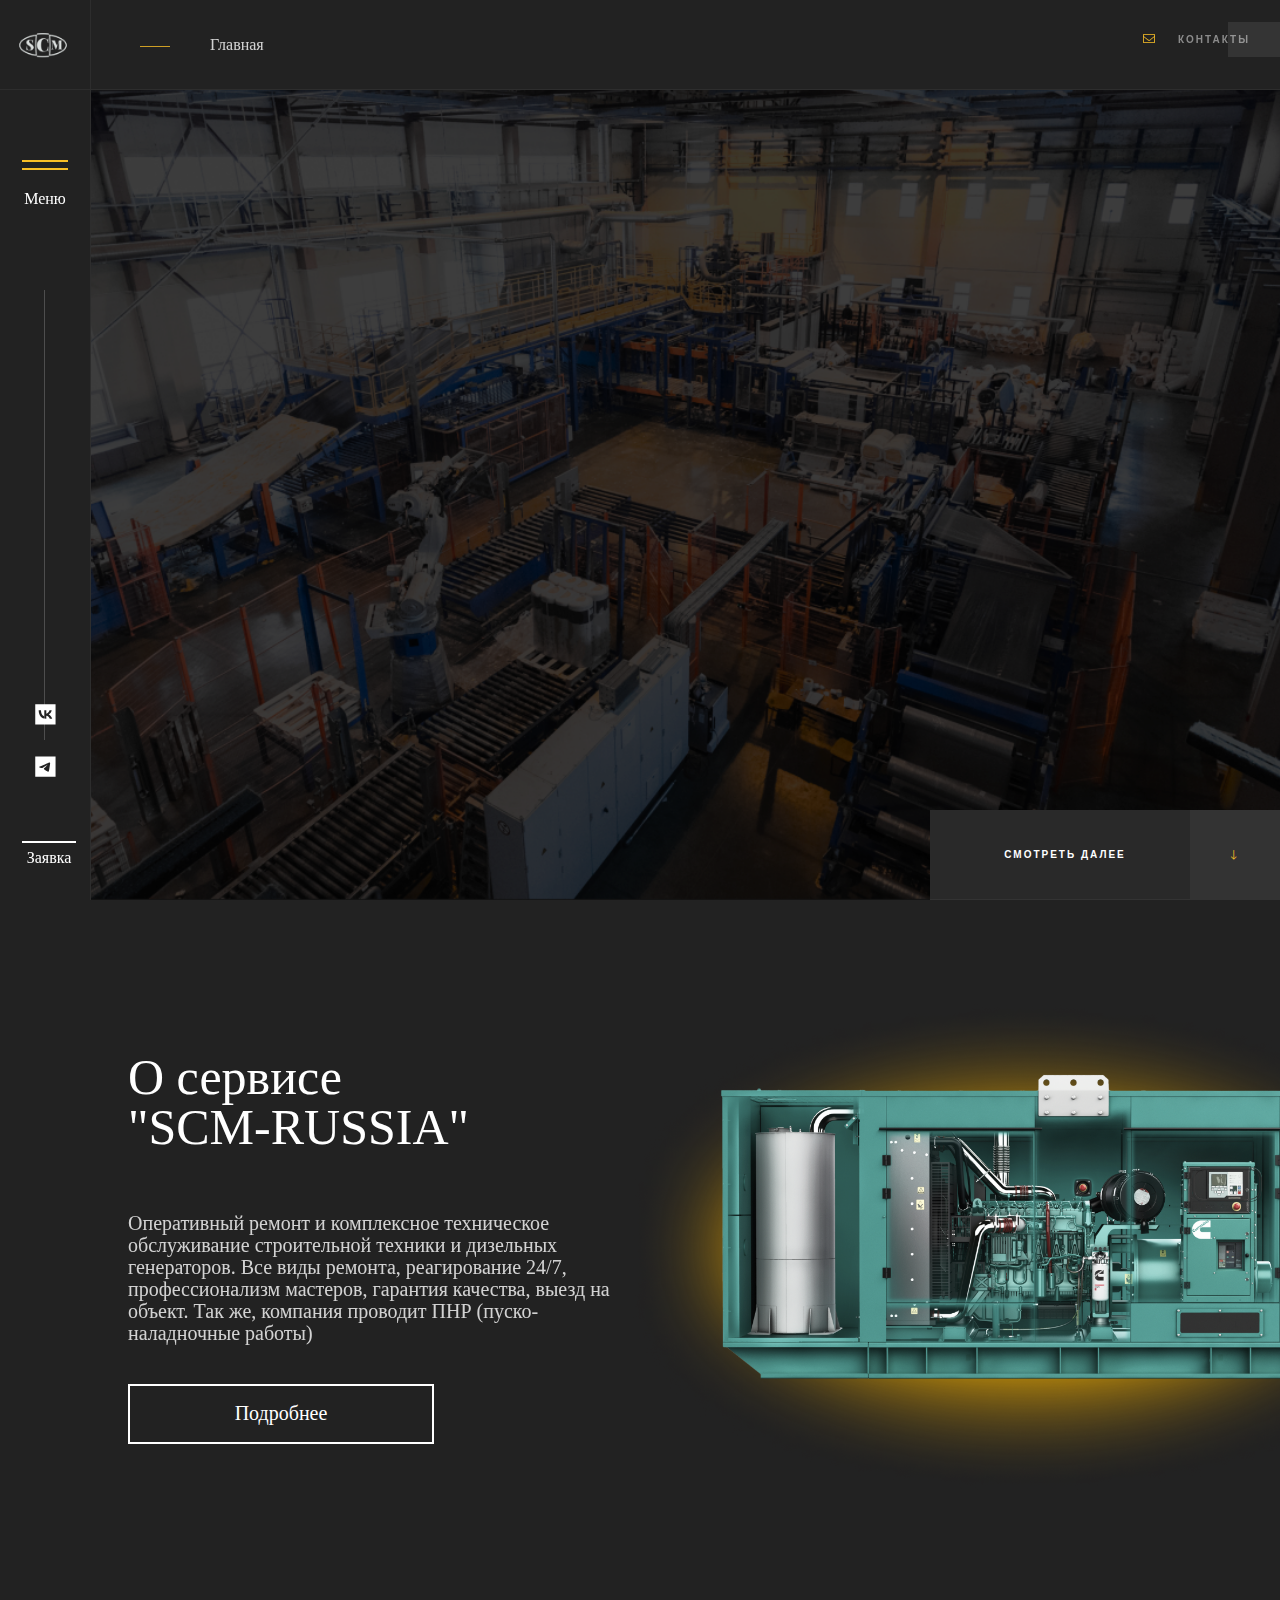
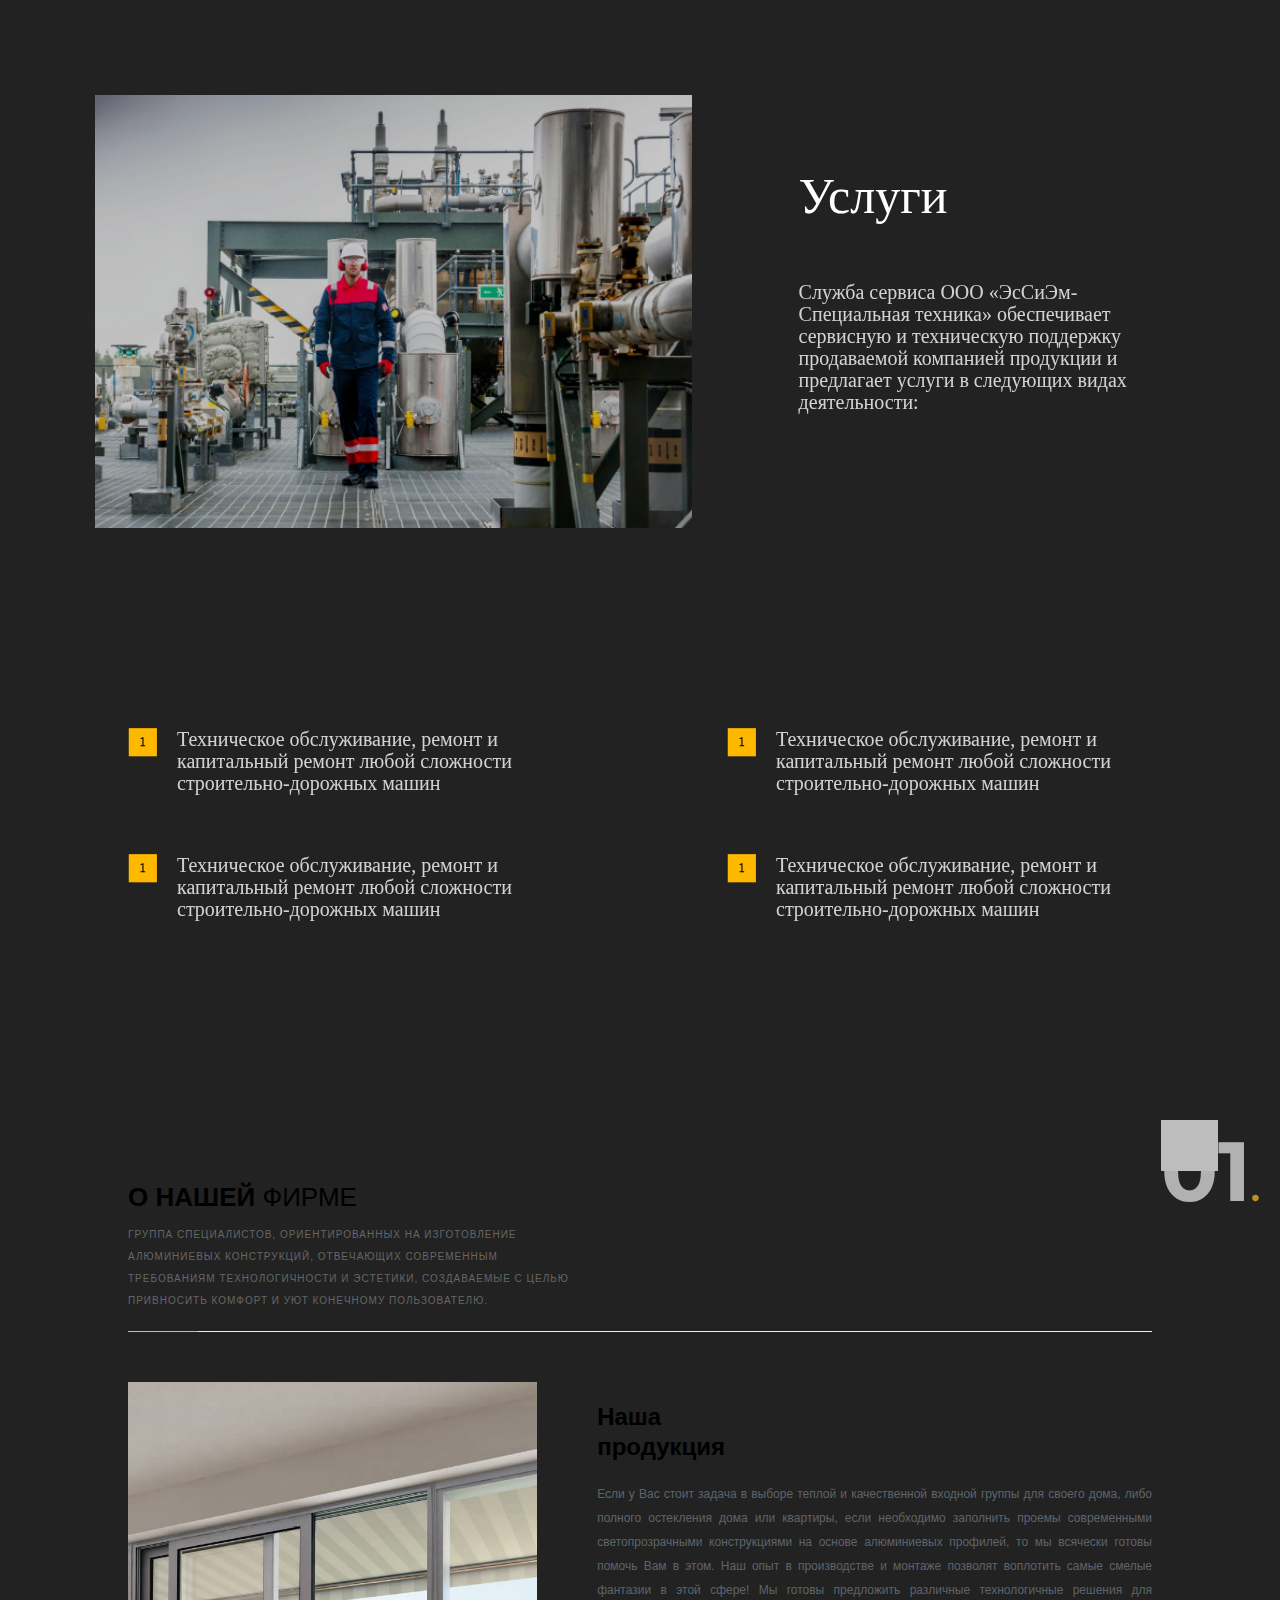
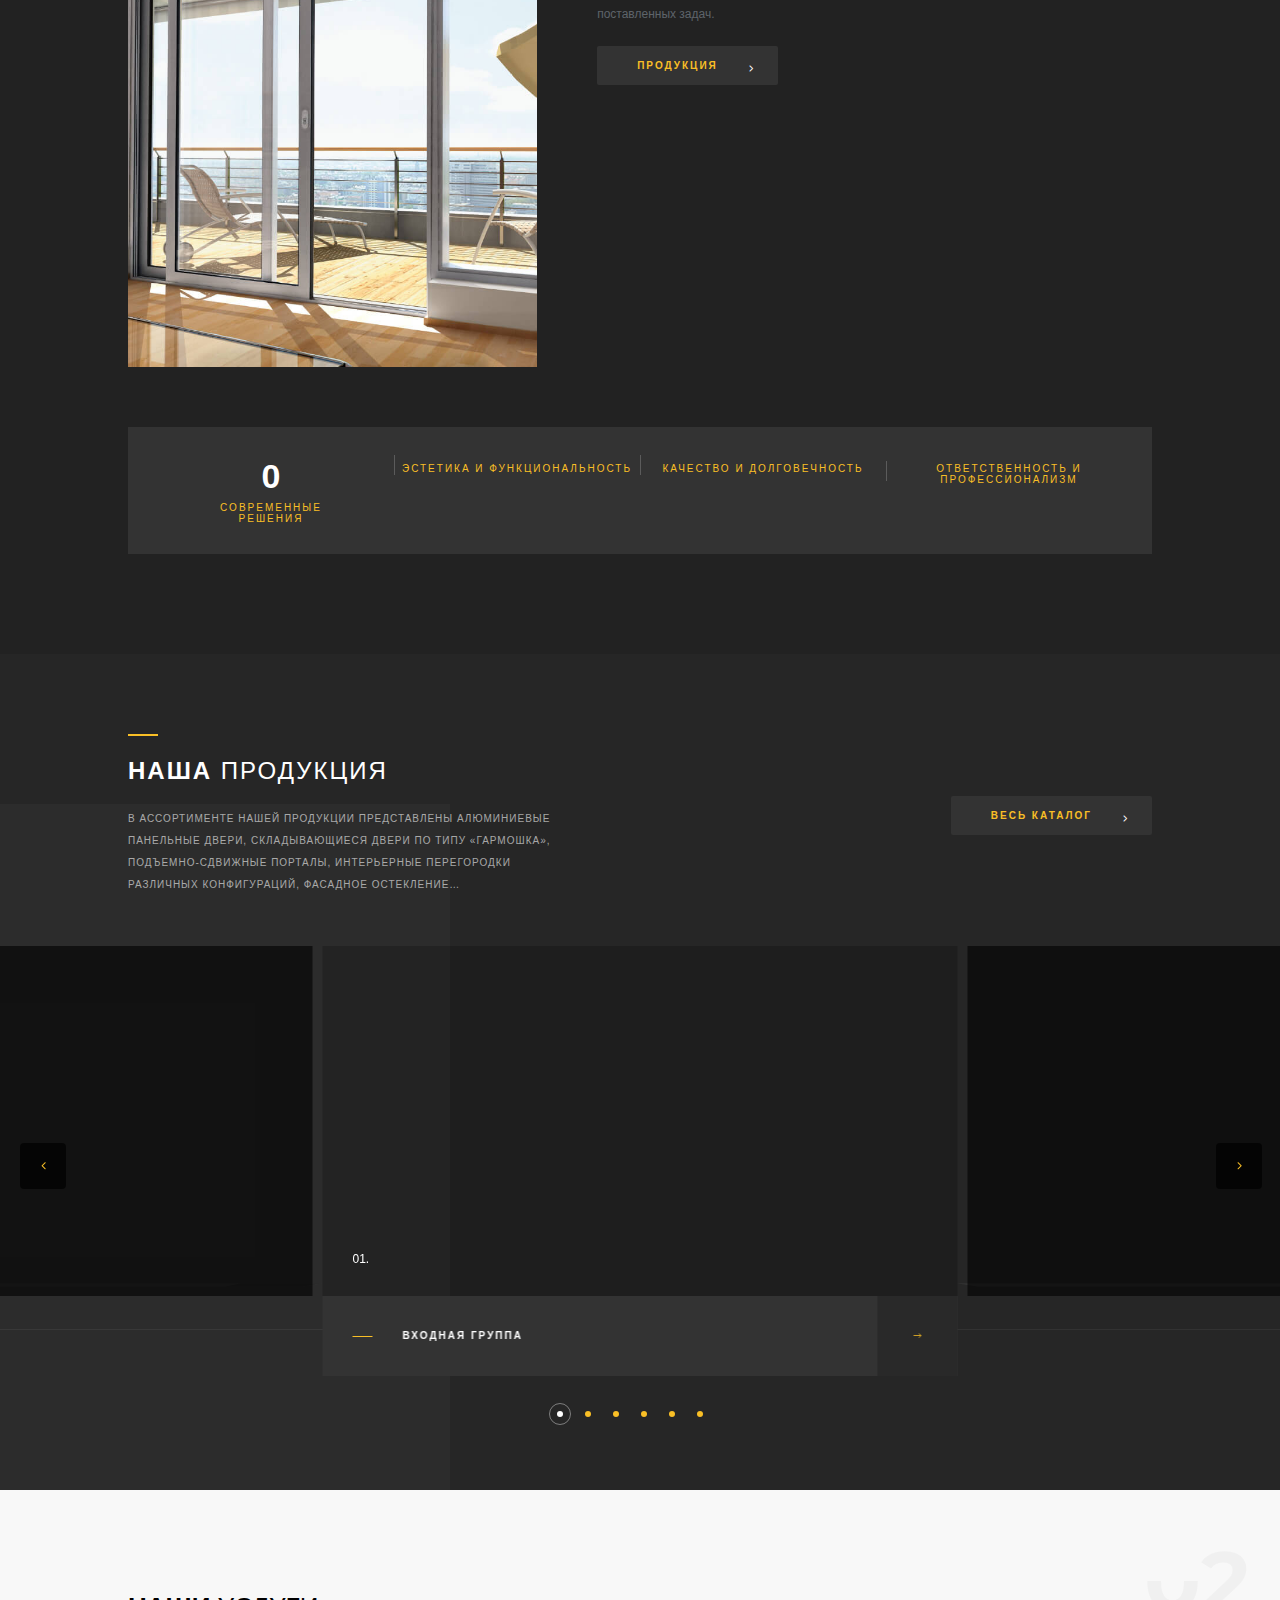
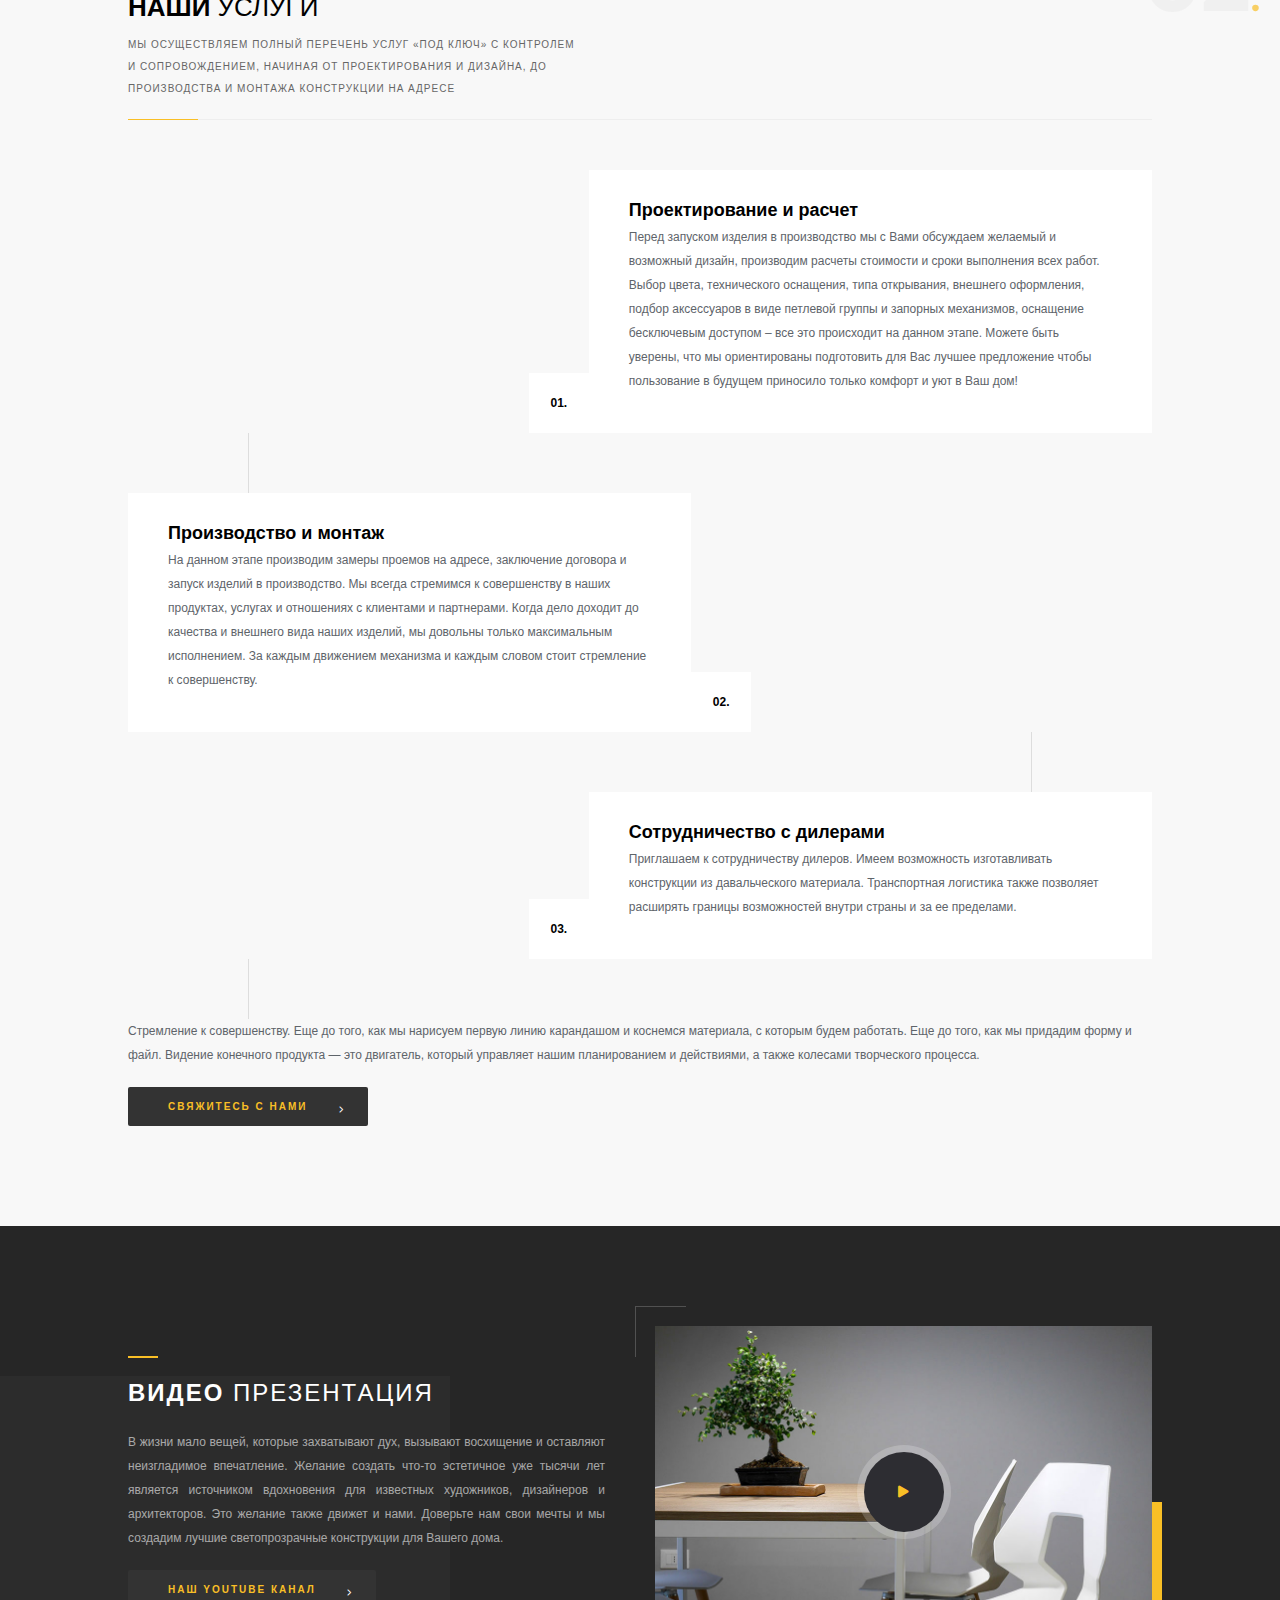
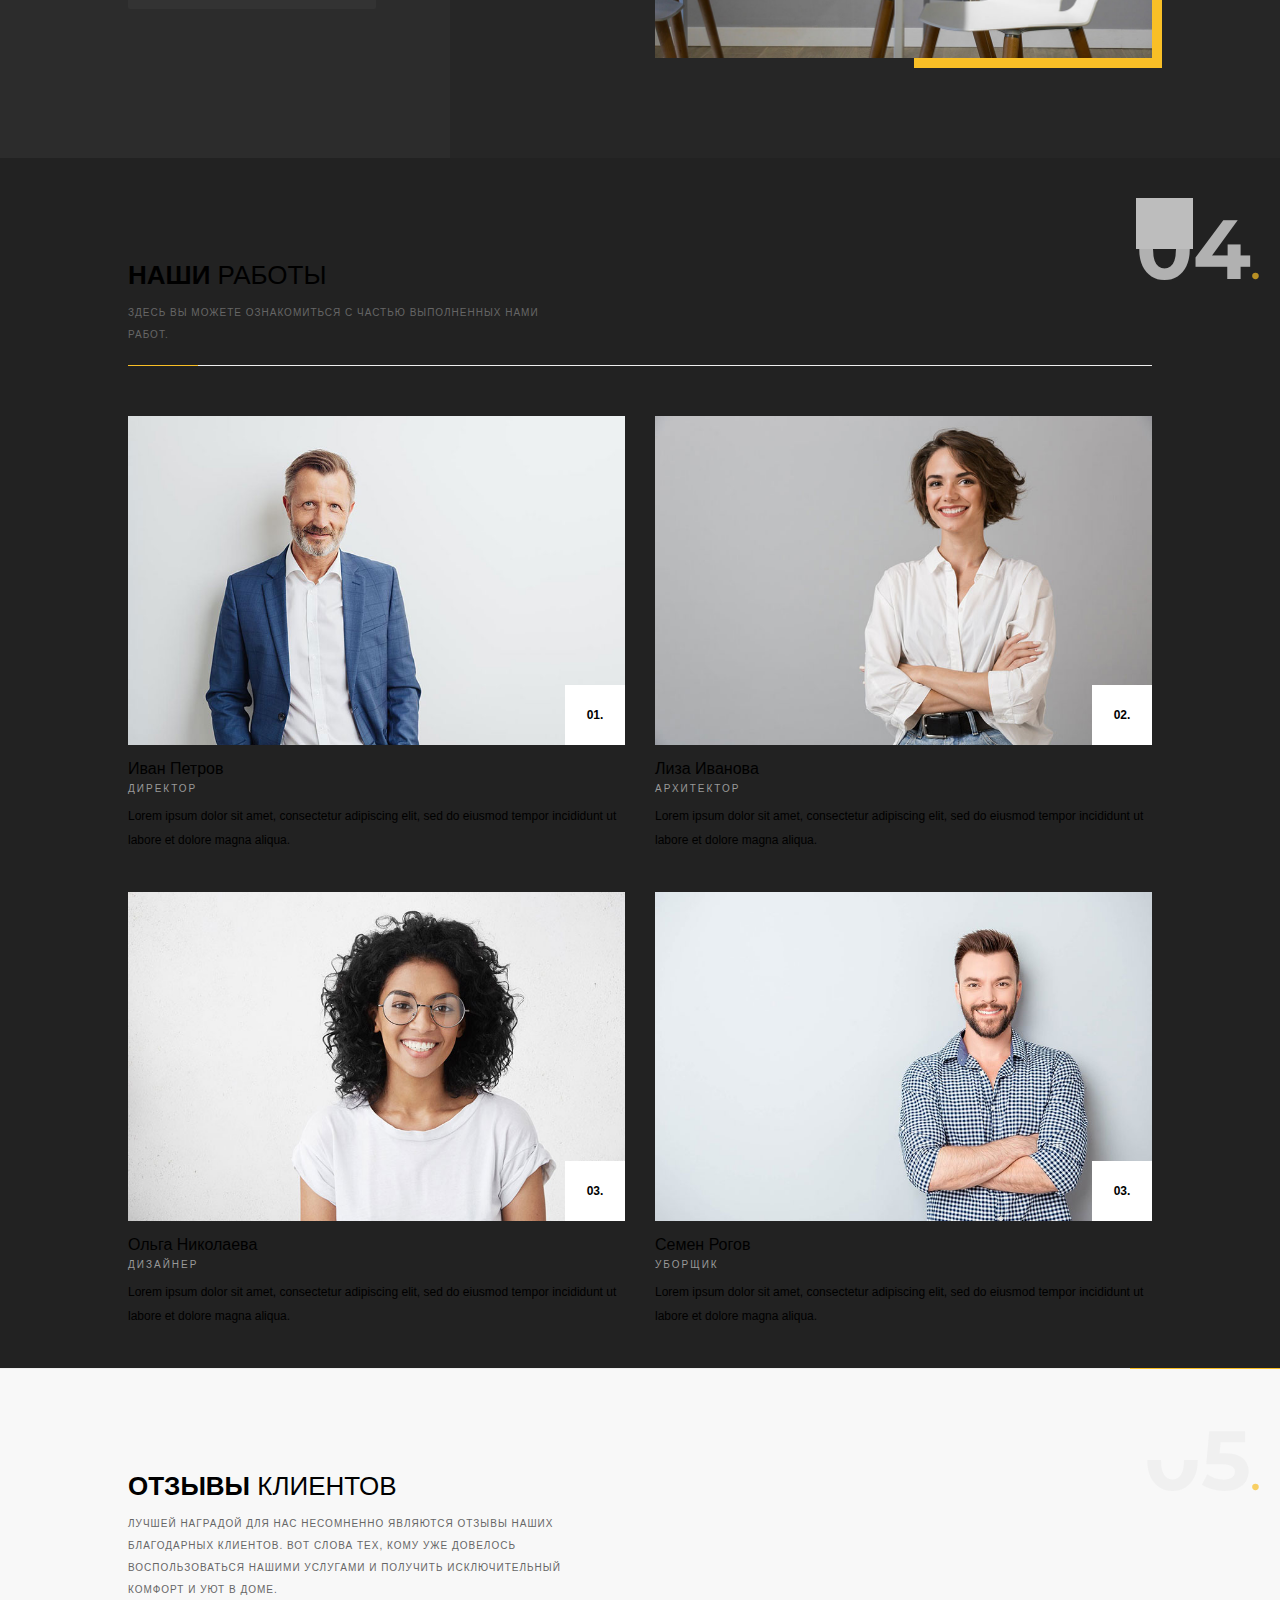
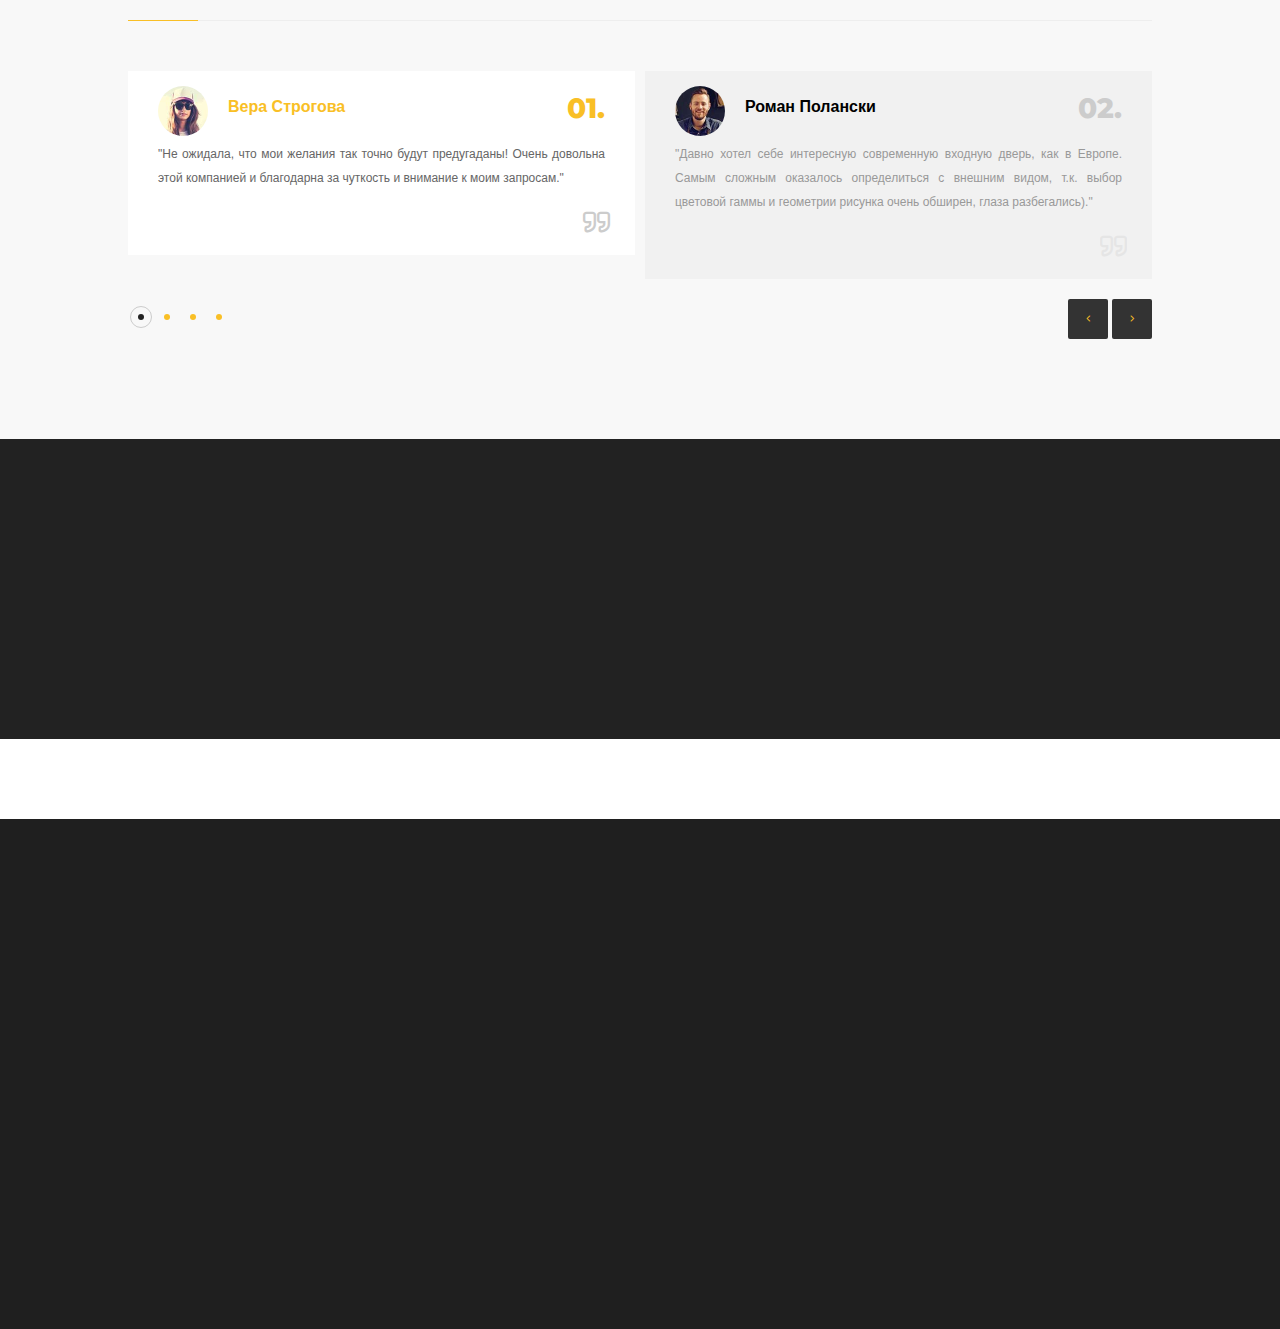
==== commit 8acdedc2: "upd" ====
--- a/index.html
+++ b/index.html
@@ -10,9 +10,11 @@
     <meta name="keywords" content>
     <meta name="description" content>
     <link rel="shortcut icon" href="favicon.ico">
+    <link type="text/css" rel="stylesheet" href="css/style.min.css">
     <link type="text/css" rel="stylesheet" href="css/plugins.css">
     <link type="text/css" rel="stylesheet" href="css/style.css">
     <link type="text/css" rel="stylesheet" href="css/color.css">
+
 </head>
 
 <body>
@@ -29,7 +31,7 @@
             <div class="nav-button but-hol">
                 <span class="nos"></span>
                 <span class="ncs"></span>
-                <span class="nbs"></span>
+
                 <div class="menu-button-text">Меню</div>
             </div>
             <!-- nav-button-wrap end-->
@@ -38,24 +40,28 @@
             </div>
             <div class="header_social ">
                 <ul>
-                    <li><a href="https://wa.me/79111112101" target="_blank">Wa</a></li>
-                    <li><a href="https://instagram.com/@alustars.ru" target="_blank">In</a></li>
+                    <li><a href="https://wa.me/79111112101" target="_blank">
+                        <img src="images/vk_logo.svg" alt="">
+                    </a></li>
+                    <li><a href="https://instagram.com/@alustars.ru" target="_blank">
+                        <img src="images/tg_logo.svg" alt="">
+                    </a></li>
                 </ul>
             </div>
             <div class="folio-btn">
-                <div class="folio-btn-item"></div>
-                <span class="folio-btn-tooltip ">Заявка</span>
+                <span class="nos"></span>
+                <div class="menu-button-text">Заявка</div>
             </div>
         </header>
         <div class="top-header top-header-half">
             <div class="page-subtitle">
-                <span></span>
+                <span class="menu-text"></span>
             </div>
             <a href="contact.php" class="single-page-fixed-row-link ajax"><i class="fal fa-envelope"></i>
                 <span>Контакты</span></a>
         </div>
         <div id="wrapper">
-            <div class="content-holder" data-pagetitle="Главная страница">
+            <div class="content-holder" data-pagetitle="Главная">
                 <div class="nav-holder but-hol">
                     <div class="nav-scroll-bar-wrap fl-wrap">
                         <a href="index.html" class="ajax logo_menu"><img src="images/logo.png" alt></a>
@@ -64,155 +70,145 @@
                             <nav class="nav-inner" id="menu">
                                 <ul>
                                     <li><a href="/" class="ajax">Главная</a></li>
-                                    <li><a href="#">Продукция</a>
+                                    <!-- <li><a href="#">Продукция</a>
                                         <ul>
                                             <li><a href="vhodnie-dveri.php" class="ajax">Входные двери</a></li>
                                             <li><a href="garmoshka.php" class="ajax">Гармошки</a></li>
                                             <li><a href="portali.php" class="ajax">Порталы</a></li>
                                             <li><a href="peregorodki.php" class="ajax">Перегородки</a></li>
-                                            <!--<li><a href="#">Подменю</a>
+                                            <li><a href="#">Подменю</a>
                                             <ul>
                                               <li><a href="#" class="ajax">Меню</a></li>
                                               <li><a href="#" class="ajax">Меню</a></li>
                                               <li><a href="#" class="ajax">Меню</a></li>
                                               <li><a href="#" class="ajax">Меню</a></li>
                                             </ul>
-                                          </li>-->
+                                          </li>
                                         </ul>
-                                    </li>
-                                    <li><a href="#" class="ajax">Партнеры</a></li>
-                                    <li><a href="contact.php" class="ajax">Контакты</a></li>
+                                    </li> -->
+                                    <li><a href="#" class="ajax">О компании</a></li>
+                                    <li><a href="#" class="ajax">Сервис</a></li>
+                                    <li><a href="#" class="ajax">Каталог</a></li>
+                                    <li><a href="#" class="ajax">Аренда</a></li>
+                                    <li><a href="#" class="ajax">Реализованные проекты</a></li>
+                                    <li><a href="contact.php" class="ajax">SCM журнал</a></li>
                                 </ul>
                             </nav>
                             <!-- nav end-->
                         </div>
+                        <div class="nav-title"><span>Меню</span></div>
                     </div>
                     <!-- nav-title-->
                     <div class="nav-holder-line"></div>
-                    <div class="nav-title"><span>Меню</span></div>
+
                     <!-- nav-title end-->
                 </div>
                 <div class="nav-holder-dec"></div>
                 <div class="nav-overlay"></div>
                 <div class="hero-wrap fl-wrap full-height scroll-con-sec" id="sec0">
-                    <div class="fs-slider-wrap fs-slider-det full-height fl-wrap">
-                        <div class="fs-slider lightgallery full-height fl-wrap" data-mousecontrol2="false">
-                            <div class="swiper-container  ">
-                                <div class="swiper-wrapper">
-                                    <div class="swiper-slide">
-                                        <div class="fs-slider-item fl-wrap">
-                                            <div class="fs-slider_align_title">
-                                                <div class="hhw_header">Современные решения</div>
-                                                <h2><a href="vhodnie-dveri.php"
-                                                        class="custom-scroll-link">Алюминиевая<br> <span>входная
-                                                            группа</span></a></h2>
-                                                <p>Легкие и одновременно прочные изысканные решения для Вашего дома,
-                                                    органично сочетающиеся с любым архитектурным фасадом здания.</p>
-                                                <div class="clearfix"></div>
-                                                <a href="vhodnie-dveri.php"
-                                                    class="hero_btn custom-scroll-link">Подробнее</a>
-                                            </div>
-                                        </div>
-                                    </div>
-                                    <div class="swiper-slide hov_zoom">
-                                        <div class="fs-slider-item fl-wrap">
-                                            <div class="fs-slider_align_title">
-                                                <div class="hhw_header">Раздвигая пространство</div>
-                                                <h2><a href="garmoshka.php" class="ajax">Складные <br>
-                                                        <span>порталы</span></a></h2>
-                                                <p>Складные системы алюминиевых дверей типа «гармошка» - отличное
-                                                    решение для остекления проемов большой длины, таких как террасы и
-                                                    зимние сады. Конструкция позволяет значительно увеличить обзорность
-                                                    и освещенность помещения.</p>
-                                                <div class="clearfix"></div>
-                                                <a href="garmoshka.php" class="hero_btn ajax">Подробнее</a>
-                                            </div>
-                                        </div>
-                                    </div>
-                                    <div class="swiper-slide hov_zoom">
-                                        <div class="fs-slider-item fl-wrap">
-                                            <div class="fs-slider_align_title">
-                                                <div class="hhw_header">Красота и простор</div>
-                                                <h2><a href="portali.php" class="ajax">Порталы
-                                                        <br><span>подъемно-сдвижные</span></a></h2>
-                                                <p>Подъемно-сдвижные порталы – это современные, востребованные
-                                                    дизайнерами, конструкции, которые позволяют с легкостью объединять
-                                                    пространство внутреннего помещения с уличной зоной.</p>
-                                                <div class="clearfix"></div>
-                                                <a href="portali.php" class="hero_btn ajax">Подробнее</a>
-                                            </div>
-                                        </div>
-                                    </div>
-                                    <div class="swiper-slide hov_zoom">
-                                        <div class="fs-slider-item fl-wrap">
-                                            <div class="fs-slider_align_title">
-                                                <div class="hhw_header">Разделяя пространство</div>
-                                                <h2><a href="peregorodki.php" class="ajax">Перегородки
-                                                        <br><span>Офисные</span></a></h2>
-                                                <p>Интерьерные и офисные перегородки различных конфигураций и исполнений
-                                                    для решения самых разнообразных задач – будь то оформление офисного
-                                                    пространства или деление жилой зоны в квартире или загородном доме.
-                                                </p>
-                                                <div class="clearfix"></div>
-                                                <a href="peregorodki.php" class="hero_btn ajax">Подробнее</a>
-                                            </div>
-                                        </div>
-                                    </div>
-                                </div>
-                            </div>
-                        </div>
-                        <div class="hero-slider-img hidden-item">
-                            <div class="swiper-container">
-                                <div class="swiper-wrapper">
-                                    <div class="swiper-slide">
-                                        <div class="bg" data-bg="images/bg/01.jpg" data-swiper-parallax="20%"></div>
-                                        <div class="overlay"></div>
-                                    </div>
-                                    <div class="swiper-slide">
-                                        <div class="bg" data-bg="images/bg/02.jpg" data-swiper-parallax="20%"></div>
-                                        <div class="overlay"></div>
-                                    </div>
-                                    <div class="swiper-slide">
-                                        <div class="bg" data-bg="images/bg/03.jpg" data-swiper-parallax="20%"></div>
-                                        <div class="overlay"></div>
-                                    </div>
-                                    <div class="swiper-slide">
-                                        <div class="bg" data-bg="images/bg/04.jpg" data-swiper-parallax="20%"></div>
-                                        <div class="overlay"></div>
-                                    </div>
-                                </div>
-                            </div>
-                        </div>
+                    <div class="full-height fl-wrap">
+                        <div class="main-title">
+                            Служба сервиса <br> "SCM-RUSSIA"
+                        </div>
+                        <div class="bg" data-bg="images/umit-yildirim-3M9ZErOt3Rs.png" data-swiper-parallax="20%"></div>
+                        <div class="overlay"></div>
                     </div>
-                    <div class="hero-dec"> </div>
-                    <div class="fwc-dec fwc-dec_top"></div>
-                    <div class="fwc-dec fwc-dec_right"></div>
-                    <div class="clone-counter">
-                        <div class="current">01</div>
-                    </div>
-                    <div class="hero-slider_details_wrap">
-                        <div class="slide-progress-wrap">
-                            <div class="slide-progress"></div>
-                        </div>
-                        <div class="swiper-counter hs_counter">
-                            <div class="current">01</div>
-                            <div id="total"></div>
-                        </div>
-                        <div class="play-pause_slider2 hsc_pp2 auto_actslider2"><i class="fas fa-play"></i></div>
-                    </div>
-                    <div class="hero-slider-wrap_pagination"></div>
-                    <div class="hero-slider_control-wrap">
-                        <div class="hsc hero-slider-button-prev"><span><i class="fal fa-angle-left"></i></span> </div>
-                        <div class="hsc hero-slider-button-next"><span><i class="fal fa-angle-right"></i></span></div>
-                    </div>
-                    <div class="hero-dec-line"></div>
                     <a href="#sec1" class="custom-scroll-link start-btn"><span> Смотреть далее </span><i
                             class="fal fa-long-arrow-down"></i></a>
                 </div>
                 <div class="content">
                     <div class="column-wrap">
                         <div class="column-wrap-container white-bg fl-wrap">
-                            <div class="col-wc_dec"></div>
+                            <section id="sec1" class="scroll-con-sec">
+                                <div class="container">
+                                    <div class="detailed">
+                                        <div class="info-block">
+                                            <h2 class="detailed__title title">
+                                                О сервисе <br> "SCM-RUSSIA"
+                                            </h2>
+                                            <div class="info-block__description description_size1 description">
+                                                Оперативный ремонт и комплексное техническое обслуживание строительной
+                                                техники и
+                                                дизельных генераторов. Все виды ремонта, реагирование 24/7,
+                                                профессионализм
+                                                мастеров,
+                                                гарантия качества, выезд на объект. Так же, компания проводит ПНР
+                                                (пуско-наладночные
+                                                работы)
+                                            </div>
+                                            <button class="button">Подробнее</button>
+                                        </div>
+                                        <div class="info-block__image">
+                                            <img src="images/img-generat1.png" alt="poster">
+                                        </div>
+                                    </div>
+                                </div>
+                            </section>
+                            <section id="sec2" class="scroll-con-sec">
+                                <div class="container-fluid">
+                                    <div class="detailed justify-content-center">
+                                        <div class="detailed__image">
+                                            <img src="images/umit-yildirim-3M9ZErOt3Rs-unsplash 2.png" alt="poster">
+                                        </div>
+                                        <div class="info-block">
+                                            <h2 class="detailed__title title">
+                                                Услуги
+                                            </h2>
+                                            <div class="info-block__description description_size2 description">
+                                                Служба сервиса ООО «ЭсСиЭм-Специальная техника» обеспечивает сервисную и
+                                                техническую поддержку продаваемой компанией продукции и предлагает
+                                                услуги в следующих видах деятельности:
+                                            </div>
+                                        </div>
+                                    </div>
+                                </div>
+                            </section>
+                            <section id="sec3" class="scroll-con-sec">
+                                <div class="container">
+                                    <div class="advantages">
+                                        <div class="advantages__line">
+                                            <div class="advantages__advantage">
+                                                <div class="advantages__advantage_image">
+                                                    <img src="images/list1.svg" alt="1">
+                                                </div>
+                                                <div class="advantages_advantage__description description">
+                                                    Техническое обслуживание, ремонт и капитальный ремонт любой
+                                                    сложности строительно-дорожных машин
+                                                </div>
+                                            </div>
+                                            <div class="advantages__advantage advantages__advantage_second">
+                                                <div class="advantages__advantage_image">
+                                                    <img src="images/list1.svg" alt="1">
+                                                </div>
+                                                <div class="advantages_advantage__description description">
+                                                    Техническое обслуживание, ремонт и капитальный ремонт любой
+                                                    сложности строительно-дорожных машин
+                                                </div>
+                                            </div>
+                                        </div>
+                                        <div class="advantages__line">
+                                            <div class="advantages__advantage">
+                                                <div class="advantages__advantage_image">
+                                                    <img src="images/list1.svg" alt="1">
+                                                </div>
+                                                <div class="advantages_advantage__description description">
+                                                    Техническое обслуживание, ремонт и капитальный ремонт любой
+                                                    сложности строительно-дорожных машин
+                                                </div>
+                                            </div>
+                                            <div class="advantages__advantage advantages__advantage_second">
+                                                <div class="advantages__advantage_image">
+                                                    <img src="images/list1.svg" alt="1">
+                                                </div>
+                                                <div class="advantages_advantage__description description">
+                                                    Техническое обслуживание, ремонт и капитальный ремонт любой
+                                                    сложности строительно-дорожных машин
+                                                </div>
+                                            </div>
+                                        </div>
+                                    </div>
+                                </div>
+                            </section>
                             <section id="sec1" class="scroll-con-sec">
                                 <div class="container">
                                     <div class="section-title fl-wrap">
@@ -248,10 +244,10 @@
                                         <div class="inline-facts-wrap">
                                             <div class="inline-facts">
                                                 <div class="milestone-counter">
-                        <div class="stats animaper">
-                            <div class="num" data-content="0" data-num="145">0</div>
-                        </div>
-                    </div>
+                                                    <div class="stats animaper">
+                                                        <div class="num" data-content="0" data-num="145">0</div>
+                                                    </div>
+                                                </div>
                                                 <h6>Современные<br> решения</h6>
                                             </div>
                                         </div>
--- a/css/style.min.css
+++ b/css/style.min.css
@@ -0,0 +1,210 @@
+@font-face {
+    font-family: "Muller";
+    src: url("fonts/MullerRegular.woff") format('woff');
+    font-style: normal;
+}
+
+/* @font-face {
+    font-family: "Muller";
+    src: url("fonts/MullerMedium.woff") format('woff');
+    font-style: medium;
+} */
+
+/* @font-face {
+    font-family: "Muller";
+    src: url("fonts/MullerExtraBold.woff") format('woff');
+    font-style: bolder;
+}
+
+@font-face {
+    font-family: "Muller";
+    src: url("fonts/MullerBold.woff") format('woff');
+    font-style: bold;
+} */
+
+.detailed {
+    display: flex;
+    align-items: center;
+}
+
+.justify-content-center {
+    justify-content: center;
+}
+
+
+.info-block {
+    display: flex;
+    flex-direction: column;
+    align-items: flex-start;
+    padding: 0px;
+}
+
+.button {
+    display: flex;
+    flex-direction: row;
+    justify-content: center;
+    align-items: center;
+    padding: 12px 22px;
+
+    font-family: 'Muller';
+    font-style: normal;
+    font-weight: 400;
+    font-size: 20px;
+
+    width: 306px;
+    height: 60px;
+
+    border: 2px solid #FFFFFF;
+    color: white;
+    background: none;
+}
+
+@media only screen and (max-width: 576px) {
+    .button {
+        width: 196px;
+        height: 43px;
+        font-size: 13px;
+    }
+}
+
+
+.info-block__image {}
+
+.info-block__image img {
+    width: calc(624px + (800 - 624) * ((100vw - 576px) / (1400 - 576)));
+}
+
+.detailed__image img {
+    width: 597px;
+    margin-right: 107px;
+}
+
+.info-block__description {
+    margin-top: 60px;
+    margin-bottom: 40px;
+}
+
+.description_size1 {
+    width: 494px;
+}
+
+.description_size2 {
+    width: calc(321px + (398 - 321) * ((100vw - 576px) / (1400 - 576)));
+}
+
+@media only screen and (max-width: 1060px) {
+    .detailed {
+        flex-direction: column;
+        align-items: start;
+    }
+
+    .detailed__image {
+        display: none;
+    }
+}
+
+@media only screen and (max-width: 576px) {
+    .info-block__description {
+        margin-top: 40px;
+        margin-bottom: 30px;
+    }
+
+    .description_size1 {
+        width: 307px;
+    }
+
+    .description_size2 {
+        width: 321px;
+    }
+
+}
+
+/* .advantages */
+.advantages__line {
+    display: flex;
+    margin-bottom: 60px;
+}
+
+.advantages__advantage {
+    display: flex;
+}
+
+.advantages__advantage_image {
+    margin-right: 20px;
+}
+
+.advantages_advantage__description {
+    width: 435px;
+}
+
+.advantages__advantage_second {
+    margin-left: 115px;
+}
+
+@media only screen and (max-width: 1060px) {
+    .advantages__advantage {
+        margin-bottom: 40px;
+    }
+
+    .advantages__line {
+        display: flex;
+        flex-direction: column;
+        margin-bottom: 0px;
+    }
+
+    .advantages__advantage_second {
+        margin-left: 0px;
+    }
+
+}
+
+
+/* title fonts style */
+.title {
+    font-family: 'Muller';
+    font-weight: 500;
+    /* font-style: bold; */
+    font-size: 50px;
+    line-height: 50px;
+    text-align: start;
+
+    color: #FFFFFF;
+}
+
+.description {
+    font-family: 'Muller';
+    font-style: normal;
+    font-weight: 400;
+    font-size: 20px;
+    text-align: start;
+    line-height: 110%;
+    /* or 22px */
+    color: #FFFFFF;
+    opacity: 0.8;
+}
+
+.sliding-menu a,
+.nav-title span {
+    font-family: 'Muller';
+    font-style: normal;
+}
+
+.menu-button-text, .menu-text {
+    font-family: 'Muller';
+    font-style: normal;
+    font-weight: 500;
+    font-size: 16px;
+    /* line-height: 110%; */
+}
+
+@media only screen and (max-width: 576px) {
+    .title {
+        font-size: 30px;
+    }
+
+    .description {
+        font-size: 16px;
+    }
+}
+
+/* title fonts style */--- a/css/style.css
+++ b/css/style.css
@@ -1,67 +1,79 @@
 @charset "utf-8";
 /*-------------Fonts---------------------------------------*/
 @import url('https://fonts.googleapis.com/css2?family=Montserrat:wght@400;700&family=Nunito+Sans:wght@200;300;400;600;700&display=swap');
+
 /*-------------General Style---------------------------------------*/
 html {
 	overflow-x: hidden !important;
 	overflow-y: scroll !important;
 	height: 100%;
 }
+
 body {
 	margin: 0;
 	padding: 0;
 	font-weight: 400;
 	font-size: 12px;
-	height:100%;
+	height: 100%;
 	text-align: center;
-    color: #000;
+	color: #000;
 	background: #1F1F1F;
-	font-family: 'Nunito Sans', sans-serif;
-}
+	font-family: 'Muller', sans-serif;
+	/* letter-spacing: 1px; */
+}
+
 @-o-viewport {
 	width: device-width;
 }
+
 @-ms-viewport {
 	width: device-width;
 }
+
 @viewport {
 	width: device-width;
 }
+
 /* ---------Page preload--------------------------------------*/
 .loader-wrap {
-	position:fixed;
-	top:0;
-	left:0;
-	width:100%;
-	bottom:0;
-	overflow:hidden;
-	z-index:100;
-    background: #222;
-	-webkit-transform: translate3d(0,0,0);
-}
+	position: fixed;
+	top: 0;
+	left: 0;
+	width: 100%;
+	bottom: 0;
+	overflow: hidden;
+	z-index: 100;
+	background: #222;
+	-webkit-transform: translate3d(0, 0, 0);
+}
+
 .spinner {
-    width: 220px;
-    height: 2px;
-    position: absolute;
-    left:50%;
-    top: 50%;
-    margin:-1px 0 0 -120px;
+	width: 220px;
+	height: 2px;
+	position: absolute;
+	left: 50%;
+	top: 50%;
+	margin: -1px 0 0 -120px;
 	overflow: hidden;
 	z-index: 2;
 }
-.double-bounce1 , .double-bounce2  {
-	position:absolute;
-	left:0;
-	top:0;
-	right:0;
-	bottom:0;
-	z-index:2;
-	background:rgba(255,255,255,0.1);
-}
+
+.double-bounce1,
 .double-bounce2 {
-	right:100%;
-	z-index:3;
-}
+	position: absolute;
+	left: 0;
+	top: 0;
+	right: 0;
+	bottom: 0;
+	z-index: 2;
+	background: rgba(255, 255, 255, 0.1);
+}
+
+.double-bounce2 {
+	right: 100%;
+	z-index: 3;
+}
+
 .page-load {
 	position: fixed;
 	top: 0;
@@ -71,35 +83,40 @@
 	display: none;
 	z-index: 18;
 }
+
 .pl-row {
-	float:left;
-	width:25%;
-	overflow:hidden;
-	height:100%;
-	position:relative;
-	z-index:1;
-}
-.pl-row  span {
-	position: absolute;
-	left:0;
-	right:0;
-	top:0;
-	bottom:100%;
-}
-.pl-row  span.pl-row-anim {
-	z-index:2;
-	background:#252525;
-}
-.pl-row  span.pl-row-anim:before {
+	float: left;
+	width: 25%;
+	overflow: hidden;
+	height: 100%;
+	position: relative;
+	z-index: 1;
+}
+
+.pl-row span {
+	position: absolute;
+	left: 0;
+	right: 0;
+	top: 0;
+	bottom: 100%;
+}
+
+.pl-row span.pl-row-anim {
+	z-index: 2;
+	background: #252525;
+}
+
+.pl-row span.pl-row-anim:before {
 	content: '';
 	position: absolute;
 	right: 0;
 	top: 0;
 	bottom: 0;
 	width: 1px;
-	background: rgba(255,255,255,0.03);
-}
-.page-load .pl-row:nth-child(4)  span.pl-row-anim:after {
+	background: rgba(255, 255, 255, 0.03);
+}
+
+.page-load .pl-row:nth-child(4) span.pl-row-anim:after {
 	content: '';
 	position: absolute;
 	top: 0;
@@ -108,7 +125,8 @@
 	height: 30px;
 	animation: scroll3 4s ease-out infinite;
 }
-.page-load .pl-row:nth-child(2)  span.pl-row-anim:after {
+
+.page-load .pl-row:nth-child(2) span.pl-row-anim:after {
 	content: '';
 	position: absolute;
 	bottom: 0;
@@ -117,93 +135,108 @@
 	height: 30px;
 	animation: scroll2 3s ease-out infinite;
 }
-.pl-row  span.pl-row-anim2 {
-	z-index:1;
-}
+
+.pl-row span.pl-row-anim2 {
+	z-index: 1;
+}
+
 @keyframes scroll3 {
 	0% {
 		opacity: 1;
 		top: 0
 	}
+
 	50% {
 		top: 50%
 	}
+
 	100% {
 		top: 100%;
 		opacity: 0.5;
 	}
 }
+
 @keyframes scroll2 {
 	0% {
 		opacity: 1;
 		bottom: 0
 	}
+
 	50% {
 		bottom: 50%
 	}
+
 	100% {
 		bottom: 100%;
 		opacity: 0.5;
 	}
 }
-.pl-spinner   {
-	position:absolute;
-	top:50%;
-	left:50%;
-	z-index:4;
-	width:40px;
-	height:40px;
-	margin:-20px 0 0 -20px;
-	border-radius:100%;
-	background:#292929;
-	box-shadow: 0px 0px 0px 12px rgba(255,255,255,0.05);
-  	transition: all 500ms cubic-bezier(.19,1,.22,1) 0ms;
-	transform:scale(0);
-}
+
+.pl-spinner {
+	position: absolute;
+	top: 50%;
+	left: 50%;
+	z-index: 4;
+	width: 40px;
+	height: 40px;
+	margin: -20px 0 0 -20px;
+	border-radius: 100%;
+	background: #292929;
+	box-shadow: 0px 0px 0px 12px rgba(255, 255, 255, 0.05);
+	transition: all 500ms cubic-bezier(.19, 1, .22, 1) 0ms;
+	transform: scale(0);
+}
+
 .pl-spinner.act-loader {
-	transform:scale(1.0);
-}
-.pl-spinner:before  {
-	content:'';
-	position:absolute;
-	top:0;
-	left:0;
-	right:0;
-	bottom:0;
-	border-radius:100%;
-	border:2px solid  rgba(255,255,255,0.2);
+	transform: scale(1.0);
+}
+
+.pl-spinner:before {
+	content: '';
+	position: absolute;
+	top: 0;
+	left: 0;
+	right: 0;
+	bottom: 0;
+	border-radius: 100%;
+	border: 2px solid rgba(255, 255, 255, 0.2);
 	animation: rotate 1s cubic-bezier(0.770, 0.000, 0.175, 1.000) infinite;
-	box-sizing:border-box;
-}
+	box-sizing: border-box;
+}
+
 .pl-spinner:after {
-	content:'';
-	position:absolute;
+	content: '';
+	position: absolute;
 	width: 4px;
 	height: 4px;
 	top: 50%;
 	left: 50%;
 	margin: -2px 0 0 -2px;
-	background: rgba(255,255,255,0.4);
+	background: rgba(255, 255, 255, 0.4);
 	border-radius: 50%;
 }
+
 @keyframes rotate {
-  from {
-    transform: rotate(0deg);
-  }
-  to {
-    transform: rotate(360deg);
-  }
-}
+	from {
+		transform: rotate(0deg);
+	}
+
+	to {
+		transform: rotate(360deg);
+	}
+}
+
 /* ------Cursor------------------------------------------------------------ */
 .element {
 	position: fixed;
-	left:0;
-	top:0;
+	left: 0;
+	top: 0;
 	width: 30px;
 	height: 30px;
 	pointer-events: none;
-	z-index:10000;
-}
+	z-index: 10000;
+}
+
 .element-item {
 	position: fixed;
 	transform: translate(-50%, -50%) scale(1.0);
@@ -211,90 +244,103 @@
 	height: 30px;
 	border-radius: 50%;
 	pointer-events: none;
-	opacity:1;
-	box-sizing:border-box;
-	border:1px solid  rgba(255,255,255,0.4);
-}
+	opacity: 1;
+	box-sizing: border-box;
+	border: 1px solid rgba(255, 255, 255, 0.4);
+}
+
 .element-item:before {
-	content:'';
-	position:absolute;
-	top:50%;
-	left:50%;
-	width:6px;
-	height:6px;
-	margin:-3px 0 0 -3px;
-	background:#fff;
-	border-radius:100%;
-	z-index:-1;
+	content: '';
+	position: absolute;
+	top: 50%;
+	left: 50%;
+	width: 6px;
+	height: 6px;
+	margin: -3px 0 0 -3px;
+	background: #fff;
+	border-radius: 100%;
+	z-index: -1;
 	transform: scale(1.0);
-  	transition: all 500ms cubic-bezier(.19,1,.22,1) 0ms;
-}
-.element-item.white_blur  {
+	transition: all 500ms cubic-bezier(.19, 1, .22, 1) 0ms;
+}
+
+.element-item.white_blur {
 	border-color: #ccc;
 }
+
 .element-item.elem_hover:before {
-	opacity:0.2;
+	opacity: 0.2;
 	transform: scale(6.5);
 }
+
 .element-item.elem_hover {
-	border-color:transparent;
-}
+	border-color: transparent;
+}
+
 .element-item:after {
 	font-family: Font Awesome\ 5 Pro;
 	content: "";
-	position:absolute;
-	font-size:7px;
-	left:50%;
-	color:#fff;
-	top:50%;
+	position: absolute;
+	font-size: 7px;
+	left: 50%;
+	color: #fff;
+	top: 50%;
 	width: 14px;
 	height: 14px;
-	font-weight:100;
-	line-height:14px;
-	margin:-7px 0 0 -7px;
-	opacity:0;
-  	transition: all 500ms cubic-bezier(.19,1,.22,1) 0ms;
+	font-weight: 100;
+	line-height: 14px;
+	margin: -7px 0 0 -7px;
+	opacity: 0;
+	transition: all 500ms cubic-bezier(.19, 1, .22, 1) 0ms;
 	transform: scale(0);
 }
-.element-item.slider_hover:before  {
+
+.element-item.slider_hover:before {
 	transform: scale(8.8);
 	background: #000;
 }
+
 .element-item.close-icon:before {
 	transform: scale(8.8);
 	background: #000;
 }
+
 .element-item.slider_hover {
-	border-color:transparent;
+	border-color: transparent;
 	width: 60px;
 	height: 60px;
 }
+
 .element-item.slider_hover:after {
 	transform: scale(1.0);
-	opacity:1;
+	opacity: 1;
 	content: "\f07e";
-	font-size:13px !important;
+	font-size: 13px !important;
 	font-weight: 100;
 }
+
 .element-item.slider_linknext:after {
 	content: "Next";
-	text-indent:-8px
-}
+	text-indent: -8px
+}
+
 .element-item.close-icon:after {
 	transform: scale(1.5);
-	opacity:1;
+	opacity: 1;
 	content: "\f00d";
-	color:#000;
-	line-height:16px;
-}
+	color: #000;
+	line-height: 16px;
+}
+
 /*--------------Typography--------*/
 p {
 	font-size: 12px;
 	line-height: 24px;
 	padding-bottom: 10px;
 	font-weight: 500;
-    color: #5e646a;
-}
+	color: #5e646a;
+}
+
 blockquote {
 	float: left;
 	padding: 10px 20px;
@@ -303,6 +349,7 @@
 	border-left: 15px solid #eee;
 	position: relative;
 }
+
 blockquote:before {
 	font-family: Font Awesome\ 5 Pro;
 	content: "\f10e";
@@ -313,11 +360,13 @@
 	right: 6px;
 	opacity: 0.4
 }
+
 blockquote p {
 	font-family: Georgia, "Times New Roman", Times, serif;
 	font-style: italic;
 	color: #666;
 }
+
 /*--------------General------------*/
 #main {
 	height: 100%;
@@ -328,23 +377,29 @@
 	z-index: 2;
 	opacity: 1;
 }
+
 .fl-wrap {
 	float: left;
 	width: 100%;
 	position: relative;
 }
+
 .full-height {
-	height:100%;
-}
-.hidden-item , .hov_zoom{
-	overflow:hidden;
-}
+	height: 100%;
+}
+
+.hidden-item,
+.hov_zoom {
+	overflow: hidden;
+}
+
 .content {
 	float: left;
 	width: 100%;
 	position: relative;
 	z-index: 5;
 }
+
 .container {
 	max-width: 1224px;
 	width: 92%;
@@ -352,17 +407,20 @@
 	position: relative;
 	z-index: 5;
 }
+
 .small-container {
-	max-width:800px;
-}
+	max-width: 800px;
+}
+
 #wrapper {
 	position: absolute;
 	top: 0;
-	left: 90px;
+	left: 0;
 	right: 0;
 	bottom: 0;
 	z-index: 3;
 }
+
 .content-holder {
 	position: absolute;
 	width: 100%;
@@ -371,10 +429,14 @@
 	left: 0;
 	z-index: 1;
 }
-.respimg , .single-slider img , .grid-carousel2 img {
+
+.respimg,
+.single-slider img,
+.grid-carousel2 img {
 	width: 100%;
 	height: auto;
 }
+
 .bg {
 	position: absolute;
 	top: 0;
@@ -388,6 +450,7 @@
 	background-repeat: repeat;
 	background-origin: content-box;
 }
+
 .overlay {
 	position: absolute;
 	top: 0;
@@ -398,22 +461,25 @@
 	opacity: 0.4;
 	z-index: 3;
 }
+
 .wf-header {
-	padding-top:90px;
-}
+	padding-top: 90px;
+}
+
 /* ------header------------------------------------------------------------ */
 .main-header {
 	position: fixed;
 	top: 0;
 	left: 0;
-	width:90px;
+	width: 90px;
 	bottom: 0;
-    background: #222;
-	z-index: 20; 
-	padding: 0 90px 0 0; 
+	background: #222;
+	z-index: 20;
+	padding: 0 90px 0 0;
 	transition: all 300ms linear;
- 	border-right: 1px solid rgba(255,255,255,0.05);
-}
+	border-right: 1px solid rgba(255, 255, 255, 0.05);
+}
+
 .logo-holder {
 	float: left;
 	position: relative;
@@ -421,48 +487,55 @@
 	height: 90px;
 	line-height: 90px;
 	z-index: 5;
- 	border-bottom: 1px solid rgba(255,255,255,0.05);
-}
+	border-bottom: 1px solid rgba(255, 255, 255, 0.05);
+}
+
 .logo-holder img {
 	width: auto;
 	height: 25px;
 }
+
 .top-header {
 	position: fixed;
 	top: 0;
 	left: 90px;
-	width: calc(100% - 440px  );
+	width: 100%;
 	height: 90px;
-	border-bottom: 1px solid rgba(255,255,255,0.05);
+	border-bottom: 1px solid rgba(255, 255, 255, 0.05);
 	background: #222;
 	z-index: 19;
 }
+
 .progress-bar-wrap {
 	position: absolute;
 	right: 50%;
 	width: 1px;
-	height: 150px;
+	height: 50vh;
 	top: 290px;
-	background: rgba(255,255,255,0.2);
+	background: rgba(255, 255, 255, 0.2);
 	overflow: hidden;
 }
+
 .progress-bar {
-    position:absolute;
-    height:0%;
-    width:1px;
-	z-index:2;
-	left:0;
-	top: 0;
-}
+	position: absolute;
+	height: 0%;
+	width: 1px;
+	z-index: 2;
+	left: 0;
+	top: 0;
+}
+
 .single-page-fixed-row-link {
 	float: right;
 	margin-right: 120px;
 	text-align: left;
 	top: 32px;
 }
+
 .single-page-fixed-row-link i {
 	padding-right: 20px;
 }
+
 .single-page-fixed-row-link span {
 	font-weight: 600;
 	text-transform: uppercase;
@@ -471,6 +544,7 @@
 	color: #8B8B8B;
 	position: relative;
 }
+
 .single-page-fixed-row-link span:before {
 	content: '';
 	position: absolute;
@@ -481,20 +555,20 @@
 	background: rgba(255, 255, 255, 0.081);
 	transition: all 0.2s ease-in-out;
 }
+
 .single-page-fixed-row-link:hover span:before {
 	left: 20%;
-} 
+}
+
 .page-subtitle {
 	float: left;
 	line-height: 90px;
 	margin-left: 120px;
-	color: #8B8B8B;
-	font-size: 10px;
-	font-weight: 600;
-	text-transform: uppercase;
-	letter-spacing: 4px;
-	position: relative;
-}
+	color: #fff;
+	position: relative;
+	opacity: 0.8;
+}
+
 .page-subtitle:before {
 	content: '';
 	position: absolute;
@@ -503,685 +577,798 @@
 	width: 30px;
 	height: 1px;
 }
+
 .header_social {
-	position:absolute;
-	bottom:80px;
-	left:0;
+	position: absolute;
+	bottom: 80px;
+	left: 0;
 	padding: 50px 0 20px;
-	width:100%;
-	background: #292929;
-}
-.header_social  li {
+	width: 100%;
+}
+
+.header_social li {
 	float: left;
 	width: 100%;
 	margin-bottom: 16px;
 }
-.header_social  li a {
+
+.header_social li a {
 	display: inline-block;
+	width: 36px;
+	height: 36px;
+	line-height: 36px;
+	color: rgba(255, 255, 255, 0.41);
+	-webkit-transition: all 300ms linear;
+	transition: all 300ms linear;
+}
+
+.header_social li a:hover {
+	color: #fff;
+	text-transform: uppercase;
+}
+
+/* ------Navigation------------------------------------------------------------ */
+.nav-button {
+	width: 46px;
+	height: 50px;
+	cursor: pointer;
+	position: fixed;
+	top: 160px;
+	left: 22px;
+	z-index: 100;
+}
+
+.nav-button span {
+	width: 100%;
+	float: left;
+	margin-bottom: 6px;
+	height: 2px;
+	background: #fff;
+	position: relative;
+	overflow: hidden;
+	transition: all 0.2s ease-in-out;
+}
+
+.nav-button span:before {
+	content: '';
+	position: absolute;
+	left: 0;
+	top: 0;
+	width: 0;
+	height: 100%;
+	background: #fff;
+	transition: all 0.2s ease-in-out;
+}
+
+.nav-button:hover span:before {
+	width: 100%;
+}
+
+.nav-button .nbs {
+	width: 60%;
+	left: 20%;
+}
+
+.nav-button.cmenu:hover .nbs,
+.nav-button:hover .nbs {
+	width: 100%;
+	left: 0;
+}
+
+.nav-button:hover .ncs,
+.nav-button:hover .nbs {
+	width: 100%;
+}
+
+.nav-button.cmenu .nos {
+	transform: rotate(-45deg);
+	margin-bottom: 0;
+	top: 8.5px;
+}
+
+.nav-button.cmenu .ncs {
+	transform: rotate(45deg);
+	margin-bottom: 0;
+	top: 7px;
+	width: 100%;
+}
+
+.nav-button.cmenu .nbs,
+.nav-button.cmenu:hover .nbs {
+	width: 0;
+}
+
+.nav-button:hover .menu-button-text {
+	color: #fff;
+}
+
+.menu-button-text {
+	position: absolute;
+	width: 100%;
+	bottom: 2px;
+	color: #fff;
+
+}
+
+.nav-button.cmenu .menu-button-text {
+	margin-top: 16px;
+}
+
+.nav-holder {
+	position: fixed;
+	left: -600px;
+	width: 600px;
+	bottom: 0;
+	top: 90px;
+	background: #212121;
+	overflow: hidden;
+	z-index: 106;
+}
+
+.nav-holder-line {
+	position: absolute;
+	left: 209px;
+	top: 150px;
+	bottom: 180px;
+	width: 1px;
+	background: #FFB800;
+	height: 58vh;
+}
+
+.nav-holder-dec,
+.nav-holder,
+.nav-overlay {
+	position: fixed;
+	-webkit-transform: translate3d(0, 0, 0) !important;
+}
+
+.nav-overlay {
+	top: 0;
+	left: 0;
+	bottom: 0;
+	z-index: 103;
+	width: 100%;
+	background: rgba(37, 36, 37, 0.5);
+	display: none;
+	overflow: hidden;
+}
+
+.nav-holder-dec {
+	left: -600px;
+	width: 600px;
+	bottom: 0;
+	top: 90px;
+	z-index: 105;
+	background: #333;
+}
+
+.nav-scroll-bar-wrap {
+	overflow: hidden;
+	position: unset;
+	left: 0;
+	right: 0;
+	top: 0;
+	bottom: 100px;
+	padding: 46px 40px 0 150px;
+}
+
+.logo_menu {
+	padding: 15px 0;
+	position: relative;
+	float: left;
+	z-index: 20;
+	background: #212121;
+	margin: 0 0 90px 30px;
+}
+
+.logo_menu img {
+	width: auto;
+	height: 34px;
+}
+
+nav.nav-inner {
+	float: left;
+	overflow: hidden;
+	width: 350px;
+	position: relative;
+}
+
+.nav-container {
+	background: #212121;
+	z-index: 20;
+	padding: 20px 0;
+}
+
+.sliding-menu ul {
+	margin: 0;
+	float: left;
+	width: 100%;
+	overflow: hidden;
+}
+
+.sliding-menu li {
+	margin: 0;
+	position: relative;
+	float: left;
+	width: 100%;
+}
+
+.sliding-menu a {
+	float: left;
+	padding: 0 0 0 20px;
+	height: 40px;
+	line-height: 40px;
+	position: relative;
+	font-weight: 400;
+	font-size: 20px;
+	text-align: left;
+	color: #FFFFFF;
+	/* text-transform: uppercase; */
+	/* letter-spacing: 2px; */
+	z-index: 2;
+	width: 100%;
+	opacity: 0.8;
+}
+
+.sliding-menu a:hover {
+	color: #FFB800;
+}
+
+.sliding-menu li a:after {
+	content: '';
+	position: absolute;
+	top: 0;
+	left: -10px;
+	width: 0;
+	z-index: 1;
+	transition: all 300ms linear;
+	height: 100%;
+	background: rgba(255, 255, 255, 0.071);
+}
+
+.sliding-menu a.act-link:after {
+	width: 70%;
+}
+
+.sliding-menu a i {
+	float: left;
+	width: 35px;
+	color: #74829C;
+	position: relative;
+	top: 3px;
+}
+
+.sliding-menu a.back:before {
+	font-family: Font Awesome\ 5 Pro;
+	content: '\f104';
+	color: #fff;
+}
+
+.submen-dec:before {
+	font-family: Font Awesome\ 5 Pro;
+	content: '\f105';
+	position: absolute;
+	right: 0;
+	width: 10px;
+	height: 10px;
+	top: 14px;
+	font-size: 9px;
+	color: rgba(255, 255, 255, 0.371);
+	z-index: 20;
+}
+
+.nav-title {
+	position: absolute;
+	bottom: 31px;
+	left: 170px;
+	z-index: 2;
+	right: 0;
+}
+
+.nav-title span {
+	float: left;
+	position: relative;
+	top: 0;
+	font-weight: 400;
+	font-size: 20px;
+	line-height: 20px;
+	color: #fff;
+}
+
+/*------share------------------------------------------------*/
+.folio-btn {
+	position: absolute;
+	height: 28px;
+	z-index: 20;
+	cursor: pointer;
+
+	width: 54px;
+	/* height: 50px; */
+	/* cursor: pointer; */
+	position: fixed;
+	/* top: 758px; */
+	left: 22px;
+	bottom: 31px;
+	z-index: 100;
+}
+
+.folio-btn .nos {
+	width: 100%;
+	float: left;
+	margin-bottom: 6px;
+	height: 2px;
+	background: #fff;
+	position: relative;
+	overflow: hidden;
+	transition: all 0.2s ease-in-out;
+}
+
+.folio-btn-tooltip {
+	position: absolute;
+	font-size: 10px;
+	text-transform: uppercase;
+	letter-spacing: 2px;
+	font-weight: 600;
+	top: 0;
+	left: 0;
+	width: 100%;
+	color: rgba(255, 255, 255, 0.7);
+	visibility: hidden;
+	opacity: 0;
+	transition: all 300ms linear;
+}
+
+.folio-btn:hover .folio-btn-tooltip {
+	opacity: 1;
+	visibility: visible;
+	top: -10px;
+}
+
+.folio-btn-item {
+	position: absolute;
+	left: 50%;
+	width: 40px;
+	height: 40px;
+	top: 50%;
+	margin: -20px 0 0 -20px;
+	transition: all 0.5s ease;
+	transform: rotate(45deg);
+}
+
+.folio-btn-dot {
+	float: left;
+	width: 50%;
+	height: 50%;
+	position: relative;
+}
+
+.folio-btn-dot:before {
+	content: '';
+	position: absolute;
+	left: 50%;
+	top: 50%;
+	width: 4px;
+	height: 4px;
+	margin: -2px 0 0 -2px;
+	border-radius: 50%;
+	background: #fff;
+}
+
+.folio-btn-item:after {
+	content: '';
+	position: absolute;
+	transition: all 0.5s ease;
+	border-radius: 100%;
+	left: 15px;
+	right: 15px;
+	bottom: 15px;
+	top: 15px;
+	border: 1px solid rgba(255, 255, 255, 0.5);
+	transform: scale(1.0)
+}
+
+.folio-btn:hover .folio-btn-item {
+	transform: rotate(0);
+}
+
+.folio-btn:hover .folio-btn-item:after {
+	transform: scale(0);
+}
+
+.share-button span {
+	position: relative;
+	z-index: 2;
+}
+
+.share-icon {
+	width: 100%;
+	float: left;
+	padding: 9px 0;
+	position: relative;
+	font-size: 10px;
+	text-align: left;
+	letter-spacing: 3px;
+	color: rgba(255, 255, 255, 0.41);
+	text-transform: uppercase;
+	opacity: 0;
+	font-weight: 600;
+}
+
+.share-icon:after {
+	content: '';
+	position: absolute;
+	left: -30px;
+	width: 0;
+	height: 1px;
+	top: 50%;
+	background: rgba(255, 255, 255, 0.3);
+}
+
+.share-icon:hover:after {
+	width: 20px;
+}
+
+.share-icon-facebook:before {
+	content: "facebook";
+}
+
+.share-icon-twitter:before {
+	content: "twitter";
+}
+
+.share-icon-tumblr:before {
+	content: "tumblr";
+}
+
+.share-icon-linkedin:before {
+	content: "linkedin";
+}
+
+.share-icon-pinterest:before {
+	content: "pinterest";
+}
+
+.share-wrapper {
+	position: fixed;
+	bottom: 0;
+	left: 80px;
+	width: 0;
+	background: #262627;
+	z-index: 100;
+	overflow: hidden;
+	height: 300px;
+	-webkit-transform: translate3d(0, 0, 0);
+}
+
+.share-wrapper:before {
+	content: '';
+	position: absolute;
+	left: 50px;
+	right: 80px;
+	top: 30px;
+	height: 1px;
+	background: rgba(255, 255, 255, 0.1);
+	z-index: 1;
+}
+
+.share-container {
+	padding: 90px 50px 30px;
+	overflow: hidden;
+	z-index: 2;
+}
+
+.close-share-btn {
+	position: absolute;
+	right: 0px;
+	top: -60px;
+	width: 60px;
+	height: 60px;
+	line-height: 60px;
+	z-index: 10;
+	cursor: pointer;
+	color: rgb(255, 255, 255);
+	opacity: 0;
+	background: rgb(51, 51, 51);
+}
+
+.share-icon,
+.share-icon:after,
+.close-share-btn i {
+	transition: all 100ms linear;
+}
+
+/* ------button------------------------------------------------------------ */
+.btn {
+	padding: 14px 60px 14px 40px;
+	background: #333;
+	margin-top: 20px;
+	border-radius: 2px;
+	font-weight: 600;
+	position: relative;
+	font-size: 10px;
+	text-transform: uppercase;
+	letter-spacing: 2px;
+	overflow: hidden;
+}
+
+.btn:before {
+	font-family: Font Awesome\ 5 Pro;
+	content: "\f105";
+	position: absolute;
+	right: 0;
+	top: 16px;
+	width: 50px;
+	color: #fff;
+	font-size: 12px;
+	font-weight: 100;
+	transition: all 100ms linear;
+}
+
+.btn:hover:before {
+	right: -6px;
+}
+
+.btn:hover {
+	background: #111;
+}
+
+.float-btn {
+	float: left;
+	margin-top: 10px;
+}
+
+.transparent-btn {
+	background: none;
+	border: 1px solid rgba(255, 255, 255, 0.1);
+	border-radius: 0px;
+}
+
+.transparent-btn:hover {
+	border-color: rgba(255, 255, 255, 0);
+	background: #222;
+}
+
+/* ------footer------------------------------------------------------------ */
+.height-emulator {
+	z-index: 1;
+}
+
+.main-footer {
+	position: fixed;
+	bottom: 0;
+	left: 90px;
+	right: 0;
+	z-index: 4;
+	background: #1B1B1B;
+}
+
+.main-footer:before {
+	content: '';
+	position: absolute;
+	height: 80px;
+	bottom: 0;
+	left: 0;
+	width: 50%;
+	background: #222;
+	z-index: 2;
+}
+
+.footer-decor {
+	position: absolute;
+	left: -130px;
+	height: 900px;
+	top: -170px;
+	width: 350px;
+}
+
+#bg-animation {
+	position: absolute;
+	top: 0;
+	left: 0;
+	width: 100%;
+	height: 100%;
+	opacity: 0.8;
+}
+
+.subbfooter {
+	z-index: 5;
+	height: 80px;
+	padding: 0 80px 0 30px;
+	line-height: 80px;
+	background: #222;
+}
+
+.footer-inner {
+	padding: 90px 0 80px;
+}
+
+.footer-logo {
+	float: left;
+	height: 30px;
+	margin-top: 10px;
+}
+
+.footer-box {
+	text-align: left;
+	margin-top: 40px;
+}
+
+.footer-box p {
+	color: rgba(255, 255, 255, 0.8);
+}
+
+.footer_text {
+	padding-right: 50px;
+	margin-top: 50px;
+}
+
+.footer_text:before {
+	content: '';
+	position: absolute;
+	bottom: -40px;
+	left: 0;
+	width: 50px;
+	height: 1px;
+	background: rgba(255, 255, 255, 0.41);
+}
+
+.footer-contacts span {
+	padding-right: 30px;
+	min-width: 100px;
+	float: left;
+}
+
+.footer-contacts li {
+	text-align: left;
+	color: rgba(255, 255, 255, 0.41);
+	font-size: 10px;
+	letter-spacing: 2px;
+	text-transform: uppercase;
+	padding-bottom: 10px;
+}
+
+.footer-contacts li a {
+	color: #fff;
+}
+
+.footer-logo img {
+	height: 100%;
+	width: auto;
+	float: left;
+}
+
+.footer-header {
+	text-align: left;
+	font-size: 10px;
+	text-transform: uppercase;
+	letter-spacing: 2px;
+	padding-top: 10px;
+	font-weight: 400;
+	margin-bottom: 15px;
+	color: #fff;
+}
+
+.footer-header span {
+	position: absolute;
+	right: 0;
+	top: 11px;
+	font-size: 11px;
+	color: rgba(255, 255, 255, 0.41);
+}
+
+.footer-header:before {
+	content: "";
+	position: absolute;
+	bottom: 4px;
+	left: 100px;
+	right: 60px;
+	height: 1px;
+	background: rgba(255, 255, 255, 0.21);
+}
+
+.subcribe-form {
+	margin-top: 42px;
+}
+
+.subcribe-form input.enteremail {
+	float: left;
+	width: 100%;
+	border: none;
+	background: rgba(255, 255, 255, 0.05);
+	padding: 0 100px 0 25px;
+	position: relative;
+	height: 60px;
+	z-index: 1;
+	color: #fff;
+	font-weight: 400;
+	text-transform: uppercase;
+	font-size: 9px;
+	letter-spacing: 2px;
+}
+
+.subcribe-form input.enteremail::-webkit-input-placeholder {
+	color: rgba(255, 255, 255, 0.45);
+	font-weight: 400;
+	text-transform: uppercase;
+	font-size: 9px;
+	letter-spacing: 2px;
+}
+
+.subcribe-form .subscribe-button {
+	position: absolute;
+	top: 0;
+	height: 60px;
+	line-height: 60px;
+	background: #141414;
+	right: 0;
+	width: 100px;
+	z-index: 2;
+	color: #fff;
+	border: none;
+	cursor: pointer;
+	text-align: center;
+	text-transform: uppercase;
+	font-size: 10px;
+	letter-spacing: 2px;
+}
+
+.subscribe-message {
+	text-align: left;
+	color: #fff;
+	position: absolute;
+	bottom: -34px;
+	left: 0;
+	width: 100%;
+}
+
+.subscribe-message i {
+	margin-right: 10px;
+}
+
+.fc_button {
+	background: #272727;
+	margin-top: 38px;
+}
+
+.policy-box {
+	float: left;
+	text-transform: uppercase;
+	font-size: 10px;
+	color: #999;
+	letter-spacing: 2px;
+	font-weight: 600;
+	text-align: left;
+}
+
+.footer-solcial {
+	float: right;
+	margin-right: 50px;
+	position: relative;
+	top: 25px;
+}
+
+.footer-solcial li {
+	float: left;
+	margin-left: 10px;
+}
+
+.footer-solcial li a {
+	float: left;
 	width: 36px;
 	height: 36px;
 	line-height: 36px;
 	color: rgba(255, 255, 255, 0.41);
 	font-size: 12px;
 	border: 1px solid rgba(255, 255, 255, 0.08);
-	-webkit-transition: all 300ms linear;
-	transition: all 300ms linear;
-}
-.header_social  li a:hover {
-	color:#fff;
+	transition: all 300ms
+}
+
+.footer-solcial li a:hover {
 	text-transform: uppercase;
-} 
-/* ------Navigation------------------------------------------------------------ */
- .nav-button {
-	width: 28px;
-	height: 50px;
-	cursor: pointer;
-	position: fixed;
-	top: 160px;
-	left: 28px;
-	z-index: 100;
-}
-.nav-button span {
-	width: 100%;
-	float: left;
-	margin-bottom: 6px;
-	height: 2px;
-	background: #fff;
-	position: relative;
-	overflow:hidden;
-	transition: all 0.2s ease-in-out;
-}
-.nav-button span:before {
-	content:'';
-	position:absolute;
-	left:0;
-	top:0;
-	width:0;
-	height:100%;
-	background:#fff;
-	transition: all 0.2s ease-in-out;
-}
-.nav-button:hover span:before {
-	width:100%;
-}
-.nav-button .nbs {
-	width: 60%;
-	left: 20%;
-}
-.nav-button.cmenu:hover .nbs , .nav-button:hover .nbs {
-	width: 100%;
-	left: 0;
-}
-.nav-button:hover .ncs,
-.nav-button:hover .nbs {
-	width: 100%;
-}
-.nav-button.cmenu .nos {
-	transform: rotate(-45deg);
-	margin-bottom: 0;
-	top: 8.5px;
-}
-.nav-button.cmenu .ncs {
-	transform: rotate(45deg);
-	margin-bottom: 0;
-	top: 7px;
-	width: 100%;
-}
-.nav-button.cmenu .nbs  , .nav-button.cmenu:hover .nbs{
-	width:0;
-}
-.nav-button:hover .menu-button-text {
-	color: #fff;
-}
-.menu-button-text {
-	position: absolute;
-	left: -2px;
-	width: 100%;
-	bottom: 2px;
-	color: rgba(255, 255, 255, 0.41);
-	font-size: 10px;
-	font-weight: 400;
-	text-transform: uppercase;
-	letter-spacing: 2px;
-}
-.nav-button.cmenu .menu-button-text {
-	margin-top: 16px;
-}
-.nav-holder {
-	position:fixed;
-	left:-600px;
-	width:600px;
-	bottom:0;
-	top:90px;
-	background: #212121;
-	overflow: hidden;
-	z-index:106;
-}
-.nav-holder-line {
-	position:absolute;
-	left:190px;
-	top:150px;
-	bottom:180px;
-	width:1px;
-	background:rgba(255,255,255,0.1)
-}
-.nav-holder-dec , .nav-holder , .nav-overlay  {
-    position: fixed;
-    -webkit-transform: translate3d(0, 0, 0) !important;
-}
-.nav-overlay {
-    top: 0;
-    left: 0;
-    bottom: 0;
-    z-index:103;
-    width: 100%;
-    background: rgba(37, 36, 37, 0.5);
-	display:none;
-	overflow:hidden;
-}
-.nav-holder-dec {
-	left:-600px;
-	width:600px;
-	bottom:0;
-	top:90px;
-	z-index:105;
-	background: #333;
-}
-.nav-scroll-bar-wrap {
-	overflow:hidden;
-	position:absolute;
-	left:0;
-	right:0;
-	top:0;
-	bottom:100px;
-	padding:70px 40px 0 150px;
-}
-.logo_menu {
-	padding:15px 0;
-	position:relative;
-	float:left;
-	z-index:20;
-	background:#212121;
-	margin:0 0 90px 30px;
-}
-.logo_menu img {
-	width:auto;
-	height:34px;
-}
-nav.nav-inner {
-	float: left;
-	overflow: hidden;
-	width: 350px;
-	position: relative;
-}
-.nav-container {
- 	background: #212121;
-	z-index: 20;
-	padding:20px 0;
-}
-.sliding-menu ul {
-	margin: 0;
-	float: left;
-	width: 100%;
-	overflow: hidden;
-}
-.sliding-menu li {
-	margin: 0;
-	position: relative;
-	float: left;
-	width: 100%;
-}
-.sliding-menu a {
-	float: left;
-	padding: 0 0 0 20px;
-	height: 40px;
-	line-height: 40px;
-	position: relative;
-	font-weight: 600;
-	font-size: 10px;
-	text-align: left;
-	color: rgba(255, 255, 255, 0.41);
-	text-transform: uppercase;
-	letter-spacing: 2px;
-	z-index:2;
-	width:100%;
-}
-.sliding-menu a:hover {
-	color:#fff;
-}
-.sliding-menu li a:after {
-	content: '';
-	position: absolute;
-	top: 0;
-	left: -10px;
-	width: 0;
-	z-index:1;
-	transition: all 300ms linear;
-	height: 100%;
-	background: rgba(255, 255, 255, 0.071);
-}
-.sliding-menu a.act-link:after {
-	width: 70%;
-}
-.sliding-menu a i {
-	float: left;
-	width: 35px;
-	color: #74829C;
-	position: relative;
-	top: 3px;
-}
-.sliding-menu a.back:before {
-	font-family: Font Awesome\ 5 Pro;
-	content: '\f104';
-	color: #fff;
-}
-.submen-dec:before {
-	font-family: Font Awesome\ 5 Pro;
-	content: '\f105';
-	position: absolute;
-	right: 0;
-	width: 10px;
-	height: 10px;
-	top: 14px;
-	font-size:9px;
-	color:rgba(255, 255, 255, 0.371);
-	z-index: 20;
-}
-.nav-title {
-	position: absolute;
-	bottom: 0;
-	left: 140px;
-	z-index: 2;
-	right: 0;
-}
-.nav-title span {
-	float: left;
-	position: relative;
-	top: 0;
-	text-transform: uppercase;
-	font-size: 80px;
-	letter-spacing: 8px;
- 	 font-family: 'Montserrat', sans-serif;
- 	-webkit-text-stroke-color:rgba(255,255,255,0.1);
-  	-webkit-text-stroke-width: 1px;
-	color: #212121;
-}
-/*------share------------------------------------------------*/
-.folio-btn{
-	position:absolute;
-	left:0;
-	width:90px;
-	bottom:0;
-	height:80px;
- 	background: #292929;
-	z-index: 20;
-	cursor: pointer;
-}
-.folio-btn-tooltip {
-	position:absolute;
-	font-size:10px;
-	text-transform:uppercase;
-	letter-spacing:2px;
-	font-weight:600;
-	top:0;
-	left:0;
-	width:100%;
-	color: rgba(255,255,255,0.7);
-	visibility:hidden;
-	opacity:0;
-	transition: all 300ms linear;
-}
-.folio-btn:hover .folio-btn-tooltip{
-	opacity:1;
-	visibility:visible;
-	top:-10px;
-} 
-.folio-btn-item {
-	position:absolute;
-	left:50%;
-	width:40px;
-	height:40px;
-	top:50%;
-	margin: -20px 0 0 -20px;
-	transition: all 0.5s ease;
-	transform: rotate(45deg);
-} 
-.folio-btn-dot {
-	float:left;
-	width:50%;
-	height:50%;
-	position:relative;
-}
-.folio-btn-dot:before {
-	content:'';
-	position:absolute;
-	left:50%;
-	top:50%;
-	width:4px;
-	height:4px;
-	margin:-2px 0 0 -2px;
-	border-radius:50%;
-	background: #fff;
-}
-.folio-btn-item:after {
-	content:'';
-	position:absolute;
- 	transition: all 0.5s ease;
-	border-radius: 100%;
-	left: 15px;
-	right: 15px;
-	bottom: 15px;
-	top: 15px;
-	border: 1px solid rgba(255,255,255,0.5);
-	transform: scale(1.0)
-}
-.folio-btn:hover .folio-btn-item {
-	transform: rotate(0);
-}
-.folio-btn:hover .folio-btn-item:after{
-	transform: scale(0);
-}
-.share-button span {
-	position: relative;
-	z-index: 2;
-}
-.share-icon {
-    width:100%;
-	float:left;
-    padding:9px 0 ;
-	position:relative;
-	font-size:10px;
-	text-align:left;
-	letter-spacing:3px;
-	color: rgba(255, 255, 255, 0.41);
-	text-transform:uppercase;
-	opacity:0;
-	font-weight: 600;
-}
-.share-icon:after {
-	content:'';
-	position:absolute;
-	left:-30px;
-	width:0;
-	height:1px;
-	top:50%;
-	background: rgba(255, 255, 255, 0.3);
-}
-.share-icon:hover:after {
-	width:20px;
-}
-.share-icon-facebook:before  {
-   content: "facebook";
-}
-.share-icon-twitter:before {
-   content: "twitter";
-}
-.share-icon-tumblr:before {
-   content: "tumblr";
-}
-.share-icon-linkedin:before {
-   content: "linkedin";
-}
-.share-icon-pinterest:before {
-    content: "pinterest";
-}
-.share-wrapper {
-	position:fixed;
-	bottom:0;
-	left:80px;
-	width:0;
-    background: #262627;
-	z-index:100;
-	overflow:hidden;
-	height:300px;
-    -webkit-transform: translate3d(0,0,0);
-}
-.share-wrapper:before {
-	content: '';
-	position: absolute;
-	left: 50px;
-	right: 80px;
-	top: 30px;
-	height: 1px;
-	background:  rgba(255,255,255,0.1);
-	z-index: 1;
-}
-.share-container {
-	padding:90px 50px 30px;
-	overflow:hidden;
-	z-index: 2;
-}
-.close-share-btn {
-    position: absolute;
-    right: 0px;
-    top: -60px;
-    width: 60px;
-    height: 60px;
-    line-height: 60px;
-    z-index: 10;
-    cursor: pointer;
-    color: rgb(255, 255, 255);
-    opacity: 0;
-    background: rgb(51, 51, 51);
-}
-.share-icon , .share-icon:after , .close-share-btn i {
-    transition: all 100ms linear;
-}
- 
-/* ------button------------------------------------------------------------ */
-.btn {
-	padding: 14px 60px 14px 40px;
-    background: #333;
-    margin-top: 20px;
-    border-radius: 2px;
-    font-weight: 600;
-	position: relative;
-	font-size: 10px;
-	text-transform: uppercase;
-	letter-spacing: 2px;
-	overflow: hidden;
-}
-.btn:before {
-    font-family: Font Awesome\ 5 Pro;
-    content: "\f105";
-	position: absolute;
-	right: 0;
-	top: 16px;
-	width: 50px;
-	color: #fff;
-	font-size: 12px;
-	font-weight: 100; 
- 	transition: all 100ms linear;
-}
-.btn:hover:before {
-	right: -6px;
-}
-.btn:hover {
-	background:#111;
-}
-.float-btn {
-	float: left;
-	margin-top: 10px;
-}
-.transparent-btn {
-	background: none;
-	border: 1px solid rgba(255,255,255,0.1);
-	border-radius: 0px;
-}
-.transparent-btn:hover {
-	border-color: rgba(255,255,255,0);
-	background: #222;
-}
-/* ------footer------------------------------------------------------------ */
-.height-emulator {
-	z-index: 1;
-}
-.main-footer {
-	position: fixed;
-	bottom: 0;
-	left: 90px;
-	right: 0;
-	z-index: 4;
-	background: #1B1B1B;
-}
-.main-footer:before {
-	content: '';
-	position: absolute;
-	height: 80px;
-	bottom: 0;
-	left: 0;
-	width: 50%;
-	background: #222;
-	z-index: 2;
-}
-.footer-decor {
-	position: absolute;
-	left: -130px;
-	height: 900px;
-	top: -170px;
-	width: 350px;
-}
-#bg-animation {
-	position: absolute;
-	top: 0;
-	left: 0;
-	width: 100%;
-	height: 100%;
-	opacity: 0.8;
-}
-.subbfooter {
-	z-index: 5;
-	height: 80px;
-	padding:0  80px 0 30px;
-	line-height: 80px;
-	background: #222;
-}
-.footer-inner {
-	padding:90px 0 80px;
-}
-.footer-logo {
-	float:left;
-	height:30px;
-	margin-top: 10px;
-}
-.footer-box {
-	text-align:left;
-	margin-top:40px;
-}
-.footer-box p {
-    color: rgba(255, 255, 255, 0.8);
-}
-.footer_text {
-	padding-right:50px;
-	margin-top:50px;
-}
-.footer_text:before {
-	content:'';
-	position:absolute;
-	bottom:-40px;
-	left:0;
-	width:50px;
-	height:1px;
-	background: rgba(255, 255, 255, 0.41);
-}
-.footer-contacts span {
-	padding-right:30px;
-	min-width:100px;
-	float:left;
-}
-.footer-contacts li{
-	text-align:left;
-	color: rgba(255, 255, 255, 0.41);
-	font-size:10px;
-	letter-spacing:2px;
-	text-transform:uppercase;
-	padding-bottom:10px;
-}
-.footer-contacts li a {
-	color: #fff;
-}
-.footer-logo img {
-	height:100%;
-	width:auto;
-	float:left;
-}
-.footer-header {
-	text-align:left;
-	font-size:10px;
-	text-transform:uppercase;
-	letter-spacing:2px;
-	padding-top:10px;
-	font-weight:400;
-	margin-bottom:15px;
-	color: #fff;
-}
-.footer-header span {
-	position:absolute;
-	right:0;
-	top:11px;
- 	font-size:11px;
-	color: rgba(255, 255, 255, 0.41);
-}
-.footer-header:before {
-	content:"";
-	position:absolute;
-	bottom:4px;
-	left:100px;
-	right:60px;
-	height:1px;
-	background:rgba(255, 255, 255, 0.21);
-}
-.subcribe-form {
-	margin-top: 42px;
-}
-.subcribe-form input.enteremail {
-	float: left;
-	width: 100%;
-	border: none;
-	background: rgba(255,255,255,0.05);
-	padding: 0 100px 0 25px;
-	position: relative;
-	height: 60px;
-	z-index: 1;
-	color: #fff;
- 	font-weight: 400;
-	text-transform:uppercase;
-	font-size:9px;
-	letter-spacing:2px;
-}
-.subcribe-form input.enteremail::-webkit-input-placeholder {
-	color: rgba(255,255,255,0.45);
-	font-weight: 400;
-	text-transform:uppercase;
-	font-size:9px;
-	letter-spacing:2px;
-}
-.subcribe-form .subscribe-button {
-	position: absolute;
-	top: 0;
-	height: 60px;
-	line-height: 60px;
-	background: #141414;
-	right: 0;
-	width: 100px;
-	z-index: 2;
-	color: #fff;
-	border: none;
-	cursor: pointer;
-	text-align:center;
-	text-transform:uppercase;
-	font-size:10px;
-	letter-spacing:2px;
-}
-.subscribe-message {
-	text-align: left;
-	color: #fff;
-	position: absolute;
-	bottom: -34px;
-	left: 0;
-	width:100%;
-}
-.subscribe-message i {
-	margin-right: 10px;
-}
-.fc_button {
-	background: #272727;
-	margin-top:38px;
-}
-.policy-box {
-	float: left;
-	text-transform: uppercase;
-	font-size: 10px;
-	color: #999;
-	letter-spacing: 2px;
-	font-weight: 600;
-	text-align: left;
-}
-.footer-solcial {
-	float: right;
-	margin-right: 50px;
-	position: relative;
-	top: 25px;
-}
-.footer-solcial li {
-	float: left;
-	margin-left: 10px;
-}
-.footer-solcial li  a {
-	float: left;
-    width: 36px;
-    height: 36px;
-    line-height: 36px;
-    color: rgba(255, 255, 255, 0.41);
-    font-size: 12px;
-    border: 1px solid rgba(255, 255, 255, 0.08);
-    transition: all 300ms
-}
-.footer-solcial li  a:hover {
-	text-transform: uppercase;
-	color: #fff;
-}
-.to-top-btn{
+	color: #fff;
+}
+
+.to-top-btn {
 	position: absolute;
 	bottom: 0;
 	right: 0;
@@ -1189,10 +1376,11 @@
 	height: 80px;
 	z-index: 50;
 	font-size: 11px;
-    background-color: #333;
+	background-color: #333;
 	overflow: hidden;
 	cursor: pointer;
 }
+
 .to-top-btn:before {
 	content: '';
 	position: absolute;
@@ -1204,180 +1392,224 @@
 	background: #282828;
 	transition: all 0.3s ease;
 }
+
 .to-top-btn i {
 	position: relative;
 	z-index: 2;
 }
+
 .to-top-btn:hover:before {
-	top:0;
-} 
+	top: 0;
+}
+
 .fs-pg-idicator_wrap {
 	position: absolute;
 	z-index: 51;
 	right: 0;
-	bottom:0;
-} 
+	bottom: 0;
+}
+
 .fs-pg-idicator_wrap:before {
 	content: '';
-    position: absolute;
-    width: 200px;
-    right: 0;
-    top: 16px;
-    bottom: 16px;
-    background: rgba(255, 255, 255, 0.05);
-    transition: all 0.2s ease-in-out;	
-}
-.fs-pg-idicator_wrap:after{
-	content: '';
-    position: absolute;
-    width: 300px;
-    right: 48px;
-    top: 50%;
+	position: absolute;
+	width: 200px;
+	right: 0;
+	top: 16px;
+	bottom: 16px;
+	background: rgba(255, 255, 255, 0.05);
+	transition: all 0.2s ease-in-out;
+}
+
+.fs-pg-idicator_wrap:after {
+	content: '';
+	position: absolute;
+	width: 300px;
+	right: 48px;
+	top: 50%;
 	height: 1px;
-    background: rgba(255, 255, 255, 0.15);
-}
+	background: rgba(255, 255, 255, 0.15);
+}
+
 .progress-indicator {
 	float: left;
- 	width: 90px;
+	width: 90px;
 	height: 90px;
 	line-height: 90px;
 	position: relative;
 }
+
 .progress-indicator svg {
-	position:relative;
-	top:11px;
-    height: 40px;
+	position: relative;
+	top: 11px;
+	height: 40px;
 	transform: rotate(-90deg);
-    width: 40px;
-}
+	width: 40px;
+}
+
 .progress-bar__background {
-    fill: none;
-    stroke: rgba(255,255,255,0.2);
-    stroke-width: 1.5;
-}
+	fill: none;
+	stroke: rgba(255, 255, 255, 0.2);
+	stroke-width: 1.5;
+}
+
 .progress-bar__progress {
-    fill: none;
-    stroke: #BDA379;
-    stroke-dasharray: 100 100;
-    stroke-dashoffset: 100;
-    stroke-linecap: round;
-    stroke-width: 1.5;
-}
-.circ {transform:  scale(1.0) rotate(-90deg); transition: transform .3s ease; z-index:3; position:relative;}
-.circ circle {stroke-dasharray: 440px;}
-.circ1 {stroke-dashoffset: 440px;  }
+	fill: none;
+	stroke: #BDA379;
+	stroke-dasharray: 100 100;
+	stroke-dashoffset: 100;
+	stroke-linecap: round;
+	stroke-width: 1.5;
+}
+
+.circ {
+	transform: scale(1.0) rotate(-90deg);
+	transition: transform .3s ease;
+	z-index: 3;
+	position: relative;
+}
+
+.circ circle {
+	stroke-dasharray: 440px;
+}
+
+.circ1 {
+	stroke-dashoffset: 440px;
+}
+
 /* ------loader------------------------------------------------------------ */
 .preload-bg {
 	position: absolute;
-	top:150px;
-	left:150px;
-	bottom:20;
-	right:350px;
-}
-.preload-bg-item{
-	width:20%;
-	height:20%;
-	background:#000;
-	float:left;
-    transition: all 20ms linear;
- 	opacity:0;
-}
-.vis-load{
-	opacity:0.4;
-}
+	top: 150px;
+	left: 150px;
+	bottom: 20;
+	right: 350px;
+}
+
+.preload-bg-item {
+	width: 20%;
+	height: 20%;
+	background: #000;
+	float: left;
+	transition: all 20ms linear;
+	opacity: 0;
+}
+
+.vis-load {
+	opacity: 0.4;
+}
+
 /* ------Column------------------------------------------------------------ */
 .scroll-fixed-column-content {
 	background: #222;
 	height: 80px;
 	z-index: 500
 }
+
 .arrowpagenav {
 	position: absolute;
 	bottom: 0;
-	right:0;
-	width:80px;
-	height:160px;
-	background:#292929;
-	z-index:4;
+	right: 0;
+	width: 80px;
+	height: 160px;
+	background: #292929;
+	z-index: 4;
 	overflow: hidden;
 }
+
 .cts-dot {
 	display: none;
 }
+
 .arrowpagenav:before {
-	content:'';
-	position:absolute;
-	top:50%;
-	left:0;
-	right:0;
-	height:1px;
-	background: rgba(255,255,255,0.1);
-}
-.arrowpagenav a  {
-	width:80px;
-	height:80px;
-	float:left;
-	line-height:80px;
-	font-size:16px;
-	color:#fff;
-	position:relative;
-}
+	content: '';
+	position: absolute;
+	top: 50%;
+	left: 0;
+	right: 0;
+	height: 1px;
+	background: rgba(255, 255, 255, 0.1);
+}
+
+.arrowpagenav a {
+	width: 80px;
+	height: 80px;
+	float: left;
+	line-height: 80px;
+	font-size: 16px;
+	color: #fff;
+	position: relative;
+}
+
 .arrowpagenav a:before {
 	font-family: Font Awesome\ 5 Pro;
-	position:absolute;
-	color:#fff;
-	top:0;
-	font-size:14px;
+	position: absolute;
+	color: #fff;
+	top: 0;
+	font-size: 14px;
 	font-weight: 100;
-	left:0;
-	line-height:80px;
-	width:80px;
-	height:80px;
+	left: 0;
+	line-height: 80px;
+	width: 80px;
+	height: 80px;
 	z-index: 2;
 }
+
 .arrowpagenav a:after {
 	content: "";
-	position:absolute;
-	top:0;
+	position: absolute;
+	top: 0;
 	bottom: 100%;
-	left:0;
-	width:80px;
- 	transition: all 200ms linear;
+	left: 0;
+	width: 80px;
+	transition: all 200ms linear;
 	z-index: 1;
 	background: #2f2f2f;
 }
+
 .arrowpagenav a:hover:after {
-	bottom: 0; 
-}
+	bottom: 0;
+}
+
 .arrowpagenav a.cts-down:before {
 	content: "\f107";
 }
+
 .arrowpagenav a.cts-up:before {
 	content: "\f106";
 }
+
 .services-nav {
 	position: relative;
 	display: inline-block;
 }
-.page-scroll-nav , .services-nav {
-	top:34px;
-}
-.page-scroll-nav li , .services-nav li{
+
+.page-scroll-nav,
+.services-nav {
+	top: 34px;
+}
+
+.page-scroll-nav li,
+.services-nav li {
 	float: left;
 	margin-right: 50px;
 }
-.page-scroll-nav li a , .services-nav li a {
-	float: left;
-    font-size: 10px;
-    font-weight: 600;
-    text-transform: uppercase;
-    letter-spacing: 2px;
+
+.page-scroll-nav li a,
+.services-nav li a {
+	float: left;
+	font-size: 10px;
+	font-weight: 600;
+	text-transform: uppercase;
+	letter-spacing: 2px;
 	color: #8B8B8B;
 	position: relative;
 	padding-left: 40px;
 }
+
 .page-scroll-nav li a:after,
-.page-scroll-nav li a:before  , .services-nav li a:before , .services-nav li a:after {
+.page-scroll-nav li a:before,
+.services-nav li a:before,
+.services-nav li a:after {
 	content: '';
 	position: absolute;
 	top: 50%;
@@ -1386,130 +1618,158 @@
 	height: 1px;
 	margin-top: -1px;
 }
-.page-scroll-nav li a:before , .services-nav li a:before {
+
+.page-scroll-nav li a:before,
+.services-nav li a:before {
 	background: rgba(255, 255, 255, 0.2);
 	z-index: 1;
 }
-.page-scroll-nav li a:after , .services-nav li a:after  {
+
+.page-scroll-nav li a:after,
+.services-nav li a:after {
 	width: 0;
 	z-index: 2;
 	transition: all 300ms linear;
 }
-.page-scroll-nav li a.actscr-link , .services-nav li a.act_menu-link , .page-scroll-nav li a:hover , .services-nav li a:hover  {
+
+.page-scroll-nav li a.actscr-link,
+.services-nav li a.act_menu-link,
+.page-scroll-nav li a:hover,
+.services-nav li a:hover {
 	color: #fff
 }
-.page-scroll-nav li a.actscr-link:after , .services-nav li a.act_menu-link:after {
+
+.page-scroll-nav li a.actscr-link:after,
+.services-nav li a.act_menu-link:after {
 	width: 20px;
 }
+
 .column-wrap {
-	float:left;
-	width:100%;
-	position:relative;
- 	min-height: 100vh;
-	background:#fff;
-	z-index:1;
-}
-.column-wrap-container {
-	padding:50px 0 0;
-}
+	float: left;
+	width: 100%;
+	position: relative;
+	min-height: 100vh;
+	background: #fff;
+	z-index: 1;
+}
+
 .column-wrap-container.single_cwc {
-	padding:120px 0 0;
-}
+	padding: 120px 0 0;
+}
+
 .column-wrap-container.single_cwc2 {
-	padding:6 0px 0 0;
-}
+	padding: 6 0px 0 0;
+}
+
 .column-wrap-container section {
 	padding: 100px 0;
 }
+
 .column-wrap-container section.sc_padd {
 	padding-bottom: 30px;
-	
-}
-.column-wrap-container .container , .scroll-fixed-column-content .container {
-	max-width:830px;
-}
+
+}
+
+.column-wrap-container .container,
+.scroll-fixed-column-content .container {
+	max-width: 830px;
+}
+
 .column-wrap-container.folio_cwc {
 	padding: 90px 0 0 0;
- 	min-height: 100vh;
-}
+	min-height: 100vh;
+}
+
 .col-wc_dec {
 	position: absolute;
-	left:0;
-	width:70%;
-	height:400px;
-	background:#f8f8f8;
-	top:0;
-	z-index:1;
-}
+	left: 0;
+	width: 70%;
+	height: 400px;
+	background: #f8f8f8;
+	top: 0;
+	z-index: 1;
+}
+
 .col-wc_dec.col-wc_dec2 {
-	top:inherit;
-	left:inherit;
-	bottom:0;
-	right:0;
-	height:250px;
-}
+	top: inherit;
+	left: inherit;
+	bottom: 0;
+	right: 0;
+	height: 250px;
+}
+
 .section-separator {
-	height:1px;
-}
+	height: 1px;
+}
+
 .section-separator span {
-	position:absolute;
-	right:0;
-	width:150px;
-	height:1px;
-	top:0;
-	z-index:10;
-}
+	position: absolute;
+	right: 0;
+	width: 150px;
+	height: 1px;
+	top: 0;
+	z-index: 10;
+}
+
 .section-separator:before {
-	content:'';
-	position:absolute;
-	left:0;
-	right:0;
-	height:1px;
-	background:#eee;
-	z-index:1;
-}
+	content: '';
+	position: absolute;
+	left: 0;
+	right: 0;
+	height: 1px;
+	background: #eee;
+	z-index: 1;
+}
+
 .fixed-column-wrap {
-    position: absolute;
-    top: 0;
-	right:0 !important;
-	width:35%;
-	background:#333;
-	z-index:2;
-	left: auto!important;
-}
+	position: absolute;
+	top: 0;
+	right: 0 !important;
+	width: 35%;
+	background: #333;
+	z-index: 2;
+	left: auto !important;
+}
+
 .fixed-column-wrap.fcw_fw {
 	width: 100%;
 }
+
 .fixed-column-wrap:before {
-    content: '';
-    position: absolute;
-    right: 0;
-    top: 0;
-    width: 350px;
-    height: 100%;
-    background: #292929;
-    z-index: 1;
-}
+	content: '';
+	position: absolute;
+	right: 0;
+	top: 0;
+	width: 350px;
+	height: 100%;
+	background: #292929;
+	z-index: 1;
+}
+
 .fixed-column-wrap-content {
-    position: absolute;
-    top: 0;
-    left: 0;
-    width: 100%;
-    height: 100%;
-    z-index: 1;
-    overflow: hidden;
-}
+	position: absolute;
+	top: 0;
+	left: 0;
+	width: 100%;
+	height: 100%;
+	z-index: 1;
+	overflow: hidden;
+}
+
 .fixed-column-wrap-content .fs-pg-idicator_wrap {
 	bottom: -5px;
 }
+
 .fixed-column-wrap-content .fs-pg-idicator_wrap:after {
 	width: 190px;
 }
+
 .fixed-column-wrap-content .hero-scroll-down-notifer {
 	z-index: 200;
 	right: 30px;
 	margin-bottom: 35px;
 }
+
 .fixed-column-wrap_bg {
 	position: absolute;
 	top: 130px;
@@ -1519,11 +1779,13 @@
 	overflow: hidden;
 	z-index: 1;
 }
+
 .fixed-column-wrap_bg .overlay {
 	opacity: 0.3
 }
+
 .fixed-column-wrap_bg:before {
-	content:'';
+	content: '';
 	position: absolute;
 	right: 0;
 	top: 0;
@@ -1532,19 +1794,21 @@
 	z-index: 21;
 	background: #292929;
 }
+
 .fixed-column-wrap_title {
-	position:absolute;
-	bottom:150px;
+	position: absolute;
+	bottom: 150px;
 	right: 40px;
-	font-size:50px;
-	text-align:right;
- 	height: 50px;
+	font-size: 50px;
+	text-align: right;
+	height: 50px;
 	line-height: 50px;
-	font-weight:900;
- 	font-family: 'Montserrat', sans-serif;
-    color: #fff;
+	font-weight: 900;
+	font-family: 'Montserrat', sans-serif;
+	color: #fff;
 	z-index: 20;
 }
+
 .fixed-column-wrap_title:before {
 	content: '';
 	position: absolute;
@@ -1553,6 +1817,7 @@
 	right: 0;
 	top: -30px;
 }
+
 .fixed-column-wrap_dec {
 	position: absolute;
 	right: 40px;
@@ -1560,85 +1825,99 @@
 	height: 1px;
 	width: 350px;
 	z-index: 20;
-	background: rgba(255,255,255,0.3)
-}
+	background: rgba(255, 255, 255, 0.3)
+}
+
 .fixed-column-wrap_dec:before {
-	content:'';
+	content: '';
 	position: absolute;
 	left: 0;
 	top: 0;
 	width: 70px;
 	height: 1px;
 }
+
 .scroll-notifer {
-	position:absolute;
-	right:40px;
-	bottom:110px;
-    color: #fff;
-    letter-spacing: 10px;
-    font-size: 10px;
-    text-transform: uppercase;
-	z-index:4;
-}
+	position: absolute;
+	right: 40px;
+	bottom: 110px;
+	color: #fff;
+	letter-spacing: 10px;
+	font-size: 10px;
+	text-transform: uppercase;
+	z-index: 4;
+}
+
 .fixed-column-dec {
-	position:absolute;
-	top:50px;
-	left:50px;
-	width:70px;
-	height:70px;
-	z-index:5;
-	border-top:1px solid;
-	border-left:1px solid;
-	border-color:rgba(255,255,255,0.3);
-}
-.column-image-anim  {
-	position:absolute;
-	left:0;
-	right:100%;
-	top:0;
-	height:100%;
-	z-index:20;
-	background:#222;
-}
+	position: absolute;
+	top: 50px;
+	left: 50px;
+	width: 70px;
+	height: 70px;
+	z-index: 5;
+	border-top: 1px solid;
+	border-left: 1px solid;
+	border-color: rgba(255, 255, 255, 0.3);
+}
+
+.column-image-anim {
+	position: absolute;
+	left: 0;
+	right: 100%;
+	top: 0;
+	height: 100%;
+	z-index: 20;
+	background: #222;
+}
+
 .column-image-anim:before {
 	content: '';
 	position: absolute;
-	left:150px;
+	left: 150px;
 	right: 30px;
 	height: 80px;
 	bottom: 60px;
-	background: rgba(255,255,255,0.05);
-}
+	background: rgba(255, 255, 255, 0.05);
+}
+
 .bg-scroll {
-    transition: all 200ms linear;
-}
+	transition: all 200ms linear;
+}
+
 .bgscrl-anim {
 	transform: scale(1.15);
-    transition: all 10ms linear;
-}
+	transition: all 10ms linear;
+}
+
 .pr-tags {
-	margin:30px 0;
-	padding:22px 30px;
-	border:1px solid #eee;
-	background:#f9f9f9;
-}
+	margin: 30px 0;
+	padding: 22px 30px;
+	border: 1px solid #eee;
+	background: #f9f9f9;
+}
+
 .pr-tags.pr-tags_dark {
 	border: none;
 	background: #333;
 }
-.pr-tags span , .pr-tags ul , .pr-tags ul li {
-	float:left;
-}
-.pr-tags span{
-	text-align:left;
-	padding-right:20px;
-	font-weight:800;
-	border-right:1px solid #ccc;
+
+.pr-tags span,
+.pr-tags ul,
+.pr-tags ul li {
+	float: left;
+}
+
+.pr-tags span {
+	text-align: left;
+	padding-right: 20px;
+	font-weight: 800;
+	border-right: 1px solid #ccc;
 	font-size: 13px;
 }
+
 .pr-tags.pr-tags_dark span {
 	color: #8B8B8B;
-	border-color: rgba(255,255,255,0.2);
+	border-color: rgba(255, 255, 255, 0.2);
 	font-weight: 600;
 	font-size: 10px;
 	text-transform: uppercase;
@@ -1646,40 +1925,50 @@
 	position: relative;
 	top: 2px;
 }
+
 .pr-tags ul {
-	padding-left:20px;
-}
+	padding-left: 20px;
+}
+
 .pr-tags ul li {
-	margin-right:20px;
-}
+	margin-right: 20px;
+}
+
 .pr-tags ul li a {
- 	font-size: 12px;
-	color:#666;
-}
+	font-size: 12px;
+	color: #666;
+}
+
 .pr-tags.pr-tags_dark ul li a:hover {
-	color: #fff	
-}
+	color: #fff
+}
+
 .pr-tags ul li a:hover {
-	color:#000;
-}
+	color: #000;
+}
+
 /* ------section------------------------------------------------------------ */
 section {
-    float: left;
-    width: 100%;
-    position: relative;
-    padding: 90px 0;
+	float: left;
+	width: 100%;
+	position: relative;
+	padding: 90px 0;
 	overflow: hidden;
-	background: #fff;
-}
+	background: #222222;
+}
+
 .s-top-pad {
 	padding-top: 10px;
 }
+
 .small-padding {
 	padding: 40px 0;
 }
+
 .no-padding-section {
 	padding: 0;
 }
+
 .dec-sec2:after {
 	content: '';
 	position: absolute;
@@ -1690,140 +1979,162 @@
 	background: #f8f8f8;
 	height: 100%;
 }
+
 .section-number {
-	position:absolute;
-	right:20px;
-	top:40px;
-	font-size:84px;
-	font-weight:bold;
-	color:#eee;
-	opacity:0.7;
-   	font-family: 'Montserrat', sans-serif;
-}
+	position: absolute;
+	right: 20px;
+	top: 40px;
+	font-size: 84px;
+	font-weight: bold;
+	color: #eee;
+	opacity: 0.7;
+	font-family: 'Montserrat', sans-serif;
+}
+
 .section-number strong {
 	font-size: 34px
 }
+
 .section-number span {
-	position:relative;
-	overflow:hidden;
-}
+	position: relative;
+	overflow: hidden;
+}
+
 .section-number span:before {
-    content: '';
-    position: absolute;
-	width:100%;
-	bottom:50%;
-	top:0;
-	left:0;
-	background:#fff;
-	z-index:2;
-}
+	content: '';
+	position: absolute;
+	width: 100%;
+	bottom: 50%;
+	top: 0;
+	left: 0;
+	background: #fff;
+	z-index: 2;
+}
+
 .gray-bg .section-number span:before {
 	background: #f8f8f8
 }
+
 /* ------Hero------------------------------------------------------------ */
-.slider-wrap, .portfolio-wrap, .hero-slider-img .swiper-slide, .hero-slider-wrap .swiper-slide {
-    float: left;
-    width: 100%;
-    height: 100%;
-    position: relative;
-    overflow: hidden;
-}
+.slider-wrap,
+.portfolio-wrap,
+.hero-slider-img .swiper-slide,
+.hero-slider-wrap .swiper-slide {
+	float: left;
+	width: 100%;
+	height: 100%;
+	position: relative;
+	overflow: hidden;
+}
+
 .hero-wrap {
 	z-index: 6;
 	overflow: hidden;
 	background: #222;
 }
+
 .hero-dec {
-    position: absolute;
-   	left:0;
+	position: absolute;
+	left: 0;
 	right: 75%;
 	bottom: 0;
 	top: 0;
 	overflow: hidden;
-    z-index: 1;
-}
+	z-index: 1;
+}
+
 .hero-dec:before {
-    content: '';
-    position: absolute;
-   	top: -150px;
-   	left: 0;
-    width: 600px;
-    height: 650px;
-    background: url(../images/hex2.png) no-repeat bottom right;
-    opacity: 0.1;
-}
-.hero-decor-let  {
+	content: '';
+	position: absolute;
+	top: -150px;
+	left: 0;
+	width: 600px;
+	height: 650px;
+	background: url(../images/hex2.png) no-repeat bottom right;
+	opacity: 0.1;
+}
+
+.hero-decor-let {
 	position: absolute;
 	color: #fff;
 	font-size: 10px;
 	right: 33px;
-	letter-spacing:6px;
+	letter-spacing: 6px;
 	bottom: 400px;
 	z-index: 20;
 	font-weight: 500;
-	text-transform:uppercase;
+	text-transform: uppercase;
 	transform: rotate(90deg);
-	white-space:nowrap;
-}
-.hero-decor-let div{
-	position:absolute;
-	top:0;
-	left:0;
-}
+	white-space: nowrap;
+}
+
+.hero-decor-let div {
+	position: absolute;
+	top: 0;
+	left: 0;
+}
+
 .clone-counter {
-	position:absolute;
-	left:40px;
-	bottom:38px;
-	z-index:2;
-	 font-family: 'Montserrat', sans-serif;
- 	-webkit-text-stroke-color:rgba(255,255,255,0.1);
-  	-webkit-text-stroke-width: 1px;
-	color:#222;
-  	font-size:284px;
+	position: absolute;
+	left: 40px;
+	bottom: 38px;
+	z-index: 2;
+	font-family: 'Montserrat', sans-serif;
+	-webkit-text-stroke-color: rgba(255, 255, 255, 0.1);
+	-webkit-text-stroke-width: 1px;
+	color: #222;
+	font-size: 284px;
 	width: 284px;
 	height: 284px;
 	line-height: 284px;
 	text-align: left;
 }
+
 .clone-counter:before {
 	content: '//';
-    position: absolute;
-    bottom: 79px;
-    right:50px;
+	position: absolute;
+	bottom: 79px;
+	right: 50px;
 	line-height: 0;
-    font-size: 14px;
-    -webkit-text-stroke-width: 0px;
-}
+	font-size: 14px;
+	-webkit-text-stroke-width: 0px;
+}
+
 .hero-slider-img {
 	position: absolute;
 	top: 0;
-	left:25%;
+	left: 25%;
 	right: 0;
 	bottom: 0;
 	z-index: 1;
 	overflow: hidden;
 }
+
 .fs-slider {
 	z-index: 2;
 }
+
 .slide-progress-wrap {
-	position:absolute;
-	top:0;
-	right:0;
-	width:100%;
-	height:2px;
-	z-index:100;
-	overflow:hidden;
-	background:#292929;
-}
-.hero-slider_details_wrap .slide-progress-wrap  , .slide-progress-wrap.spw_carousel {
+	position: absolute;
+	top: 0;
+	right: 0;
+	width: 100%;
+	height: 2px;
+	z-index: 100;
+	overflow: hidden;
+	background: #292929;
+}
+
+.hero-slider_details_wrap .slide-progress-wrap,
+.slide-progress-wrap.spw_carousel {
 	right: 130px;
 	left: 130px;
 	width: auto;
 	top: 50%;
 	height: 1px;
-	background: rgba(255,255,255,0.1);
-}
+	background: rgba(255, 255, 255, 0.1);
+}
+
 .slide-progress-wrap.spw_carousel {
 	right: 400px;
 	left: 50%;
@@ -1831,30 +2142,34 @@
 	top: auto;
 	bottom: 45px;
 }
+
 .slide-progress {
-	position:absolute;
-	left:0;
-	top:0;
-	width:0;
-	height:100%;
-}
+	position: absolute;
+	left: 0;
+	top: 0;
+	width: 0;
+	height: 100%;
+}
+
 .hero-slider_details_wrap {
-	position:absolute;
-	bottom:0;
-	left:0;
+	position: absolute;
+	bottom: 0;
+	left: 0;
 	background: #292929;
-	z-index:10;
-	padding:45px 20px 45px 200px;
-	width:650px;
+	z-index: 10;
+	padding: 45px 20px 45px 200px;
+	width: 650px;
 	height: 80px;
 	line-height: 80px;
 }
+
 .hero-slider_details_wrap .play-pause_slider2 {
 	width: 90px;
 	height: 90px;
 	background: #333;
 	line-height: 90px;
 }
+
 .hs_counter {
 	position: absolute;
 	left: 20px;
@@ -1863,12 +2178,14 @@
 	line-height: 40px;
 	margin-top: -20px;
 }
+
 .hsc_cw2 {
 	position: absolute;
-	right:130px;
+	right: 130px;
 	bottom: 34px;
 	z-index: 20;
 }
+
 .hs_counter.hs_counter2 {
 	position: relative;
 	float: right;
@@ -1876,21 +2193,29 @@
 	margin: 20px 120px 0 0;
 	top: auto;
 }
-.hs_counter div , .hsc_cw2 div {
+
+.hs_counter div,
+.hsc_cw2 div {
 	float: left;
 	position: relative;
 	width: 50px;
 	font-weight: 400;
 	font-size: 12px;
-	color:#fff;
-}
+	color: #fff;
+}
+
 .hs_counter.hs_counter2 div {
 	font-size: 12px;
 }
-.hs_counter div.current , .hsc_cw2 div.hsc_counter {
-	color:#fff;
-}
-.hs_counter div#total:before , .hsc_counter-wrap div.total:before , .hsc_cw2 div.hsc_total:before {
+
+.hs_counter div.current,
+.hsc_cw2 div.hsc_counter {
+	color: #fff;
+}
+
+.hs_counter div#total:before,
+.hsc_counter-wrap div.total:before,
+.hsc_cw2 div.hsc_total:before {
 	content: "";
 	position: absolute;
 	left: 0;
@@ -1898,56 +2223,66 @@
 	height: 20px;
 	top: 50%;
 	margin-top: -10px;
-	background: rgba(255,255,255,0.2);
-}
-.hs_counter div#total , .hsc_counter-wrap div.total {
-	color: rgba(255,255,255,0.4);
-}
- .start-btn {
-	position:absolute;
-	right:0;
-	bottom:0;
+	background: rgba(255, 255, 255, 0.2);
+}
+
+.hs_counter div#total,
+.hsc_counter-wrap div.total {
+	color: rgba(255, 255, 255, 0.4);
+}
+
+.start-btn {
+	position: absolute;
+	right: 0;
+	bottom: 0;
 	width: 350px;
 	height: 90px;
 	line-height: 90px;
 	padding-right: 80px;
-	color:#fff;
-	z-index:50;
-    text-transform: uppercase;
-    letter-spacing: 2px;
-    font-size: 10px;
-	background:#292929;
-	font-weight:800;
-	border-bottom: 1px solid rgba(255,255,255,0.05)
-}
+	color: #fff;
+	z-index: 50;
+	text-transform: uppercase;
+	letter-spacing: 2px;
+	font-size: 10px;
+	background: #292929;
+	font-weight: 800;
+	border-bottom: 1px solid rgba(255, 255, 255, 0.05)
+}
+
 .start-btn_2 {
 	right: auto;
 	left: 0;
 }
-.start-btn:before , .start-btn:after {
-	content:'';
-	position:absolute;
- 	width: 90px;
-	right:0;
-	top:0;
-	bottom:0;
-	z-index:2;
+
+.start-btn:before,
+.start-btn:after {
+	content: '';
+	position: absolute;
+	width: 90px;
+	right: 0;
+	top: 0;
+	bottom: 0;
+	z-index: 2;
 	background: #333;
-    transition: all 200ms linear;
-}
+	transition: all 200ms linear;
+}
+
 .start-btn:after {
 	background: #222;
-	z-index:1;
-}
+	z-index: 1;
+}
+
 .start-btn:hover:before {
 	bottom: 100%;
-} 
+}
+
 .start-btn span {
-	position:relative;
-	z-index:3;
-}
-.start-btn i{
-	position:absolute;
+	position: relative;
+	z-index: 3;
+}
+
+.start-btn i {
+	position: absolute;
 	right: 0;
 	top: 0;
 	width: 90px;
@@ -1956,79 +2291,92 @@
 	font-size: 11px;
 	z-index: 4;
 }
+
 .fs-slider-item {
-	height:100%;
-}
+	height: 100%;
+}
+
 .fs-slider_align_title {
-	float:left;
-	width:55%;
-	padding-left:180px;
-	position:relative;
-	top:35%;
-	z-index:20;
-    transform: translate3d(0,0,0);
-	text-align:left;
-}
+	float: left;
+	width: 55%;
+	padding-left: 180px;
+	position: relative;
+	top: 35%;
+	z-index: 20;
+	transform: translate3d(0, 0, 0);
+	text-align: left;
+}
+
 .fs-slider-wrap {
 	z-index: 4;
 }
-.fs-slider_align_title h2 , .fs-slider_align_title h2 a {
-	color:#fff;
-}
+
+.fs-slider_align_title h2,
+.fs-slider_align_title h2 a {
+	color: #fff;
+}
+
 .fs-slider_align_title h2 {
 	color: #fff;
-    font-family: 'Montserrat', sans-serif;
-    font-size: 80px;
-    text-align: left;
-    font-weight: 500;
-    line-height: 80px;
-    padding-bottom: 20px;
-    position: relative;
-}
+	font-family: 'Montserrat', sans-serif;
+	font-size: 80px;
+	text-align: left;
+	font-weight: 500;
+	line-height: 80px;
+	padding-bottom: 20px;
+	position: relative;
+}
+
 .hhw_header {
-	text-align:left;
-	color:#fff;
-	position:relative;
-	text-transform:uppercase;
-	font-size:11px;
-	font-weight:800;
-	letter-spacing:2px;
-	padding-bottom:20px;
-}
+	text-align: left;
+	color: #fff;
+	position: relative;
+	text-transform: uppercase;
+	font-size: 11px;
+	font-weight: 800;
+	letter-spacing: 2px;
+	padding-bottom: 20px;
+}
+
 .hhw_header:before {
-	content:'';
-	position:absolute;
-	left:0;
-	top:-50px;
-	width:40px;
-	height:1px;
-	background:#fff;
-}
+	content: '';
+	position: absolute;
+	left: 0;
+	top: -50px;
+	width: 40px;
+	height: 1px;
+	background: #fff;
+}
+
 .hero_btn {
 	float: left;
 	padding: 13px 32px;
 	color: #fff;
-    background:#111;
+	background: #111;
 	margin-top: 30px;
 	font-size: 10px;
 	letter-spacing: 2px;
 	text-transform: uppercase;
 	font-weight: 600;
 }
+
 .hero_btn:hover {
 	color: #fff;
-	background:#191919;
-}
+	background: #191919;
+}
+
 .fs-slider_align_title p {
-	color:rgba(255,255,255,0.81);
-	max-width:450px;
-}
+	color: rgba(255, 255, 255, 0.81);
+	max-width: 450px;
+}
+
 .hero-slider_control-wrap {
 	position: absolute;
 	bottom: 20px;
 	left: 700px;
 	z-index: 20;
-} 
+}
+
 .hsc {
 	float: left;
 	width: 40px;
@@ -2038,13 +2386,15 @@
 	cursor: pointer;
 	font-size: 18px;
 }
+
 .hero-slider-wrap_pagination {
-    position: absolute;
-    top: 50%;
-    right: 32px;
-    z-index: 100;
+	position: absolute;
+	top: 50%;
+	right: 32px;
+	z-index: 100;
 	width: 20px;
 }
+
 .ss-slider-pagination {
 	width: auto;
 	float: right;
@@ -2052,6 +2402,7 @@
 	position: relative;
 	z-index: 2
 }
+
 .fs-pagin {
 	position: absolute;
 	width: auto;
@@ -2059,72 +2410,104 @@
 	bottom: 36px;
 	z-index: 5;
 }
-.hero-slider-wrap_pagination .swiper-pagination-bullet , .ss-slider-pagination .swiper-pagination-bullet , .tc-pagination .swiper-pagination-bullet   , .grid-carousel_pagination .swiper-pagination-bullet , .fs-pagin  .swiper-pagination-bullet {
-	background:none;
-	position:relative;
+
+.hero-slider-wrap_pagination .swiper-pagination-bullet,
+.ss-slider-pagination .swiper-pagination-bullet,
+.tc-pagination .swiper-pagination-bullet,
+.grid-carousel_pagination .swiper-pagination-bullet,
+.fs-pagin .swiper-pagination-bullet {
+	background: none;
+	position: relative;
 	margin-right: 20px;
 	height: 6px;
-	opacity:1;
-}
+	opacity: 1;
+}
+
 .hero-slider-wrap_pagination .swiper-pagination-bullet {
 	margin-right: 0;
 	margin-bottom: 20px;
 	width: 20px;
 }
-.hero-slider-wrap_pagination .swiper-pagination-bullet:before , .ss-slider-pagination .swiper-pagination-bullet:before , .tc-pagination .swiper-pagination-bullet:before , .grid-carousel_pagination .swiper-pagination-bullet:before  , .fs-pagin  .swiper-pagination-bullet:before {
-	content:'';
-	position:absolute;
-	left:50%;
-	top:0;
-	height:100%;
-	width:6px;
-	border-radius:100%;
-	background:rgba(255,255,255,0.4);
-	margin-left:-3px;
-    transition: all 0.5s ease;
-}
-.hero-slider-wrap_pagination .swiper-pagination-bullet:after  , .ss-slider-pagination .swiper-pagination-bullet:after , .tc-pagination  .swiper-pagination-bullet:after , .grid-carousel_pagination .swiper-pagination-bullet:after , .fs-pagin  .swiper-pagination-bullet:after {
-	content:'';
-	position:absolute;
-	left:50%;
-	top:50%;
-	width:22px;
-	height:22px;
-	margin:-11px 0 0 -11px;
-	box-sizing:border-box;
-	border:1px solid rgba(255,255,255,0.4);
-	border-radius:100%;
-    transition: all 0.3s ease;
-    transform :scale(0.0);
-}
-.hero-slider-wrap_pagination .swiper-pagination-bullet.swiper-pagination-bullet-active:after , .ss-slider-pagination .swiper-pagination-bullet.swiper-pagination-bullet-active:after , .tc-pagination  .swiper-pagination-bullet.swiper-pagination-bullet-active:after , .grid-carousel_pagination .swiper-pagination-bullet.swiper-pagination-bullet-active:after , .fs-pagin  .swiper-pagination-bullet.swiper-pagination-bullet-active:after  {
-    transform :scale(1.0);
-}
-.hero-slider-wrap_pagination .swiper-pagination-bullet.swiper-pagination-bullet-active:before , .hero-slider-wrap_pagination .swiper-pagination-bullet:hover:before , .ss-slider-pagination .swiper-pagination-bullet.swiper-pagination-bullet-active:before ,  .tc-pagination  .swiper-pagination-bullet.swiper-pagination-bullet-active:before  , .grid-carousel_pagination .swiper-pagination-bullet.swiper-pagination-bullet-active:before , .fs-pagin  .swiper-pagination-bullet.swiper-pagination-bullet-active:before  {
+
+.hero-slider-wrap_pagination .swiper-pagination-bullet:before,
+.ss-slider-pagination .swiper-pagination-bullet:before,
+.tc-pagination .swiper-pagination-bullet:before,
+.grid-carousel_pagination .swiper-pagination-bullet:before,
+.fs-pagin .swiper-pagination-bullet:before {
+	content: '';
+	position: absolute;
+	left: 50%;
+	top: 0;
+	height: 100%;
+	width: 6px;
+	border-radius: 100%;
+	background: rgba(255, 255, 255, 0.4);
+	margin-left: -3px;
+	transition: all 0.5s ease;
+}
+
+.hero-slider-wrap_pagination .swiper-pagination-bullet:after,
+.ss-slider-pagination .swiper-pagination-bullet:after,
+.tc-pagination .swiper-pagination-bullet:after,
+.grid-carousel_pagination .swiper-pagination-bullet:after,
+.fs-pagin .swiper-pagination-bullet:after {
+	content: '';
+	position: absolute;
+	left: 50%;
+	top: 50%;
+	width: 22px;
+	height: 22px;
+	margin: -11px 0 0 -11px;
+	box-sizing: border-box;
+	border: 1px solid rgba(255, 255, 255, 0.4);
+	border-radius: 100%;
+	transition: all 0.3s ease;
+	transform: scale(0.0);
+}
+
+.hero-slider-wrap_pagination .swiper-pagination-bullet.swiper-pagination-bullet-active:after,
+.ss-slider-pagination .swiper-pagination-bullet.swiper-pagination-bullet-active:after,
+.tc-pagination .swiper-pagination-bullet.swiper-pagination-bullet-active:after,
+.grid-carousel_pagination .swiper-pagination-bullet.swiper-pagination-bullet-active:after,
+.fs-pagin .swiper-pagination-bullet.swiper-pagination-bullet-active:after {
+	transform: scale(1.0);
+}
+
+.hero-slider-wrap_pagination .swiper-pagination-bullet.swiper-pagination-bullet-active:before,
+.hero-slider-wrap_pagination .swiper-pagination-bullet:hover:before,
+.ss-slider-pagination .swiper-pagination-bullet.swiper-pagination-bullet-active:before,
+.tc-pagination .swiper-pagination-bullet.swiper-pagination-bullet-active:before,
+.grid-carousel_pagination .swiper-pagination-bullet.swiper-pagination-bullet-active:before,
+.fs-pagin .swiper-pagination-bullet.swiper-pagination-bullet-active:before {
 	background: #fff;
-} 
+}
+
 .hero-scroll-down-notifer {
-	position:absolute;
-	z-index:10;
-	right:40px;
-	margin-bottom:-15px;
-	bottom:50%;
-}
+	position: absolute;
+	z-index: 10;
+	right: 40px;
+	margin-bottom: -15px;
+	bottom: 50%;
+}
+
 .hero-scroll-down-notifer.hsdn_2 {
-	right:30px;
-}
-.hero-scroll-down-notifer i{
-	position:absolute;
-	bottom:-40px;
-	left:0;
-	width:100%;
+	right: 30px;
+}
+
+.hero-scroll-down-notifer i {
+	position: absolute;
+	bottom: -40px;
+	left: 0;
+	width: 100%;
 	color: #fff;
 	font-weight: 100;
 }
+
 .scroll-down-wrap {
 	float: left;
 	position: relative;
 }
+
 .scroll-down-wrap span {
 	float: left;
 	margin-left: 20px;
@@ -2132,22 +2515,24 @@
 	top: 6px;
 	font-weight: 500;
 	font-size: 10px;
-	letter-spacing:2px;
-	text-transform:uppercase;
-	color: #fff;
-	z-index:10;
-}
+	letter-spacing: 2px;
+	text-transform: uppercase;
+	color: #fff;
+	z-index: 10;
+}
+
 .mousey {
 	float: left;
 	width: 20px;
 	height: 30px;
 	border-radius: 6px;
 	padding: 0 6px;
-	border: 1px solid rgba(255,255,255,0.3);
+	border: 1px solid rgba(255, 255, 255, 0.3);
 	box-sizing: border-box;
-	position:relative;
-	z-index:10;
-}
+	position: relative;
+	z-index: 10;
+}
+
 .mousey:after {
 	content: '';
 	position: absolute;
@@ -2155,8 +2540,9 @@
 	width: 1px;
 	height: 8px;
 	left: 50%;
-	background: rgba(255,255,255,0.3);
-}
+	background: rgba(255, 255, 255, 0.3);
+}
+
 .scroller {
 	position: relative;
 	left: 50%;
@@ -2164,199 +2550,236 @@
 	margin-left: -2px;
 	width: 5px;
 	height: 5px;
-	background:#fff;
+	background: #fff;
 	border-radius: 4px;
 	animation-name: scroll;
 	animation-duration: 2.2s;
 	animation-timing-function: cubic-bezier(.15, .41, .69, .94);
 	animation-iteration-count: infinite;
 }
+
 @keyframes scroll {
 	0% {
 		opacity: 0;
 	}
+
 	10% {
 		transform: translateY(0);
 		opacity: 1;
 	}
+
 	100% {
 		transform: translateY(50px);
 		opacity: 0;
 	}
 }
+
 .hero-dec-line {
 	position: absolute;
 	bottom: 40px;
-	left:820px;
+	left: 820px;
 	height: 1px;
 	right: 400px;
-	background: rgba(255,255,255,0.2);
+	background: rgba(255, 255, 255, 0.2);
 	z-index: 20;
 }
+
 .slideshow-container {
-	position:absolute;
-	top:0;
-	left:0;
-	right:0;
-	bottom:0;
-	overflow:hidden;
-	z-index:1;
-}
-.slideshow-container  .bg {
-  transform: scale(1);
-  transition: all 8.5s linear;
-}
-.slideshow-container_wrap .swiper-slide-active   .bg , .slideshow-container_wrap .swiper-slide-duplicate-active  .bg {
-  transform: scale(1.1);
-}
+	position: absolute;
+	top: 0;
+	left: 0;
+	right: 0;
+	bottom: 0;
+	overflow: hidden;
+	z-index: 1;
+}
+
+.slideshow-container .bg {
+	transform: scale(1);
+	transition: all 8.5s linear;
+}
+
+.slideshow-container_wrap .swiper-slide-active .bg,
+.slideshow-container_wrap .swiper-slide-duplicate-active .bg {
+	transform: scale(1.1);
+}
+
 .hero-carousel-wrap {
 	padding: 90px 0 90px;
 }
+
 .hero-carousel .swiper-slide .bg {
-    width: 130%;
-    left: -15%;
-    transform: translateZ(0);
-}
+	width: 130%;
+	left: -15%;
+	transform: translateZ(0);
+}
+
 .grid-carousel-title {
-	position:absolute;
-	bottom:0;
-	left:0;
-	right:0;
-	padding:60px 50px;
-	z-index:3;
-	opacity:0.6;
+	position: absolute;
+	bottom: 0;
+	left: 0;
+	right: 0;
+	padding: 60px 50px;
+	z-index: 3;
+	opacity: 0.6;
 	transition: all 0.3s linear;
 	transition-delay: 1.0s;
-    background: -webkit-gradient(linear, left top, left bottom, color-stop(0%,rgba(0,0,0,0)), color-stop(100%,rgba(0,0,0,0.95)));
-    background: -webkit-linear-gradient(top, rgba(0,0,0,0) 0%,rgba(0,0,0,0.95) 100%);
-    background: linear-gradient(to bottom, rgba(0,0,0,0) 0%,rgba(0,0,0,0.95) 100%);
-}
-.hero-carousel .swiper-slide-active .grid-carousel-title  {
-	opacity:1;
-}
-.grid-carousel-title  h3 {
-	font-size:28px;
-	font-weight:600;
-	color:#fff;
-	position:relative;
+	background: -webkit-gradient(linear, left top, left bottom, color-stop(0%, rgba(0, 0, 0, 0)), color-stop(100%, rgba(0, 0, 0, 0.95)));
+	background: -webkit-linear-gradient(top, rgba(0, 0, 0, 0) 0%, rgba(0, 0, 0, 0.95) 100%);
+	background: linear-gradient(to bottom, rgba(0, 0, 0, 0) 0%, rgba(0, 0, 0, 0.95) 100%);
+}
+
+.hero-carousel .swiper-slide-active .grid-carousel-title {
+	opacity: 1;
+}
+
+.grid-carousel-title h3 {
+	font-size: 28px;
+	font-weight: 600;
+	color: #fff;
+	position: relative;
 	text-align: left;
-    font-family: 'Montserrat', sans-serif;
-}
-.grid-carousel-title  h3 a{
-	color:#fff;
-}
-.grid-carousel-title  h4 {
-	font-weight:600;
-	padding-top:4px;
-	color: rgba(255,255,255,0.7);
-	position:relative;
- 	text-align: left;
-	padding-bottom:10px;
-}
-.grid-carousel-title  h3:before {
-	content:'';
-	position:absolute;
-	left:0;
-	width:40px;
-	height:1px;
-	top:-25px;
-}
-.hero-carousel .swiper-slide , .fs-slider .swiper-slide {
-	overflow:hidden;
-}
-.hero-carousel .swiper-slide .overlay , .carousle-item-number , .carousle-item-dec  {
+	font-family: 'Montserrat', sans-serif;
+}
+
+.grid-carousel-title h3 a {
+	color: #fff;
+}
+
+.grid-carousel-title h4 {
+	font-weight: 600;
+	padding-top: 4px;
+	color: rgba(255, 255, 255, 0.7);
+	position: relative;
+	text-align: left;
+	padding-bottom: 10px;
+}
+
+.grid-carousel-title h3:before {
+	content: '';
+	position: absolute;
+	left: 0;
+	width: 40px;
+	height: 1px;
+	top: -25px;
+}
+
+.hero-carousel .swiper-slide,
+.fs-slider .swiper-slide {
+	overflow: hidden;
+}
+
+.hero-carousel .swiper-slide .overlay,
+.carousle-item-number,
+.carousle-item-dec {
 	transition: all 0.3s linear;
 	transition-delay: 1.0s;
-    transform: translateZ(0);
-}
-.hero-carousel   .overlay {
+	transform: translateZ(0);
+}
+
+.hero-carousel .overlay {
 	opacity: 0.6;
 	background: #222
 }
+
 .hero-carousel .swiper-slide-active .overlay {
-	opacity:0.1;
-}
+	opacity: 0.1;
+}
+
 .carousle-item-number {
-	position:absolute;
-	top:0;
-	right:-60px;
+	position: absolute;
+	top: 0;
+	right: -60px;
 	width: 60px;
 	height: 60px;
 	line-height: 60px;
 	background: #333;
-	z-index:19;
-	font-size:12px;
-	color:#fff;
-	text-align:center;
-	opacity:1;
-	margin-bottom:-50px;
-}
-.hero-carousel .swiper-slide-active .carousle-item-number  {
-	right:0;
-}
+	z-index: 19;
+	font-size: 12px;
+	color: #fff;
+	text-align: center;
+	opacity: 1;
+	margin-bottom: -50px;
+}
+
+.hero-carousel .swiper-slide-active .carousle-item-number {
+	right: 0;
+}
+
 .carousle-item-dec {
-	position:absolute;
-	left:50px;
-	top:30px;
+	position: absolute;
+	left: 50px;
+	top: 30px;
 	width: 0;
-	height:0;
-	border-left:1px solid;
-	border-top:1px solid;
-	border-color:rgba(255,255,255,0.2);
-	z-index:20;
-}
-.hero-carousel .swiper-slide-active .carousle-item-dec  {
+	height: 0;
+	border-left: 1px solid;
+	border-top: 1px solid;
+	border-color: rgba(255, 255, 255, 0.2);
+	z-index: 20;
+}
+
+.hero-carousel .swiper-slide-active .carousle-item-dec {
 	width: calc(100% - 130px);
-	height:100px;
-}
+	height: 100px;
+}
+
 /* ------portfolio------------------------------------------------------------ */
 .grid-carousel_pagination {
 	bottom: -30px;
 	position: relative;
 }
+
 .fet_pr-carousel_title {
 	margin-bottom: 40px;
 }
-.fet_pr-carousel_title h2 , .video-promo-text h3 {
-	color:#fff;
+
+.fet_pr-carousel_title h2,
+.video-promo-text h3 {
+	color: #fff;
 	font-size: 24px;
-    text-align: left;
-    text-transform: uppercase;
-    font-weight: 800;
-    float: left;
-    width: 100%;
-    letter-spacing: 2px;
-    padding-bottom: 20px;
-    line-height: 34px;
-	position: relative;
-}
-.fet_pr-carousel_title h2:before , .video-promo-text h3:before {
-    content: '';
-    position: absolute;
-    width: 30px;
-    height: 2px;
-    left: 0;
-    top: -20px;
-}
-.fet_pr-carousel_title h2 strong , .video-promo-text h3 strong {
+	text-align: left;
+	text-transform: uppercase;
+	font-weight: 800;
+	float: left;
+	width: 100%;
+	letter-spacing: 2px;
+	padding-bottom: 20px;
+	line-height: 34px;
+	position: relative;
+}
+
+.fet_pr-carousel_title h2:before,
+.video-promo-text h3:before {
+	content: '';
+	position: absolute;
+	width: 30px;
+	height: 2px;
+	left: 0;
+	top: -20px;
+}
+
+.fet_pr-carousel_title h2 strong,
+.video-promo-text h3 strong {
 	font-weight: 200;
 }
-.fet_pr-carousel_title p   {
+
+.fet_pr-carousel_title p {
 	padding-top: 10px;
-    color: rgba(255,255,255,0.6);
-    text-align: left;
-    font-size: 10px;
-    text-transform: uppercase;
-    font-weight: 400;
-    letter-spacing: 1px;
-    line-height: 22px;
-    position: relative;
-    z-index: 2;
-    max-width: 450px;
-}
+	color: rgba(255, 255, 255, 0.6);
+	text-align: left;
+	font-size: 10px;
+	text-transform: uppercase;
+	font-weight: 400;
+	letter-spacing: 1px;
+	line-height: 22px;
+	position: relative;
+	z-index: 2;
+	max-width: 450px;
+}
+
 .fet_pr-carousel-box-text {
 	background: #333;
-	padding:0 0 0 30px;
+	padding: 0 0 0 30px;
 	height: 80px;
 	line-height: 80px;
 	transform-style: preserve-3d;
@@ -2366,26 +2789,32 @@
 	transform: perspective(1200px) rotateX(-90deg) translateZ(-51px);
 	transition: all 400ms linear;
 }
+
 .grid-carousel .swiper-slide.swiper-slide-active .fet_pr-carousel-box-text {
 	-webkit-transform: perspective(1200px) rotateX(0deg) translateZ(0px);
 	-moz-transform: perspective(1200px) rotateX(0deg) translateZ(0px);
 	transform: perspective(1200px) rotateX(0deg) translateZ(0px);
 	transition-delay: 0.3s;
 }
+
 .fet_pr-carousel-box .overlay {
 	opacity: 0.6;
 	transform: translateZ(0);
 	transition: all 400ms linear;
 }
-.grid-carousel .swiper-slide.swiper-slide-active .fet_pr-carousel-box .overlay  {
+
+.grid-carousel .swiper-slide.swiper-slide-active .fet_pr-carousel-box .overlay {
 	opacity: 0.2;
 }
-.grid-carousel   .grid-det_category , .grid-det_num {
+
+.grid-carousel .grid-det_category,
+.grid-det_num {
 	top: 40px;
 	transition-delay: 0.3s;
 	transition: all 400ms linear;
 	opacity: 0;
 }
+
 .grid-det_num {
 	position: absolute;
 	bottom: 30px;
@@ -2395,34 +2824,41 @@
 	z-index: 5;
 	opacity: 0;
 }
-.grid-carousel .swiper-slide.swiper-slide-active .grid-det_category , .grid-carousel .swiper-slide.swiper-slide-active .grid-det_num {
+
+.grid-carousel .swiper-slide.swiper-slide-active .grid-det_category,
+.grid-carousel .swiper-slide.swiper-slide-active .grid-det_num {
 	opacity: 1;
 }
+
 .fet_pr-carousel-box-media {
 	height: 350px;
 	overflow: hidden;
 	z-index: 20;
 }
+
 .fet_pr-carousel-box-media .bg {
-    width: 130%;
-    left: -15%;
-}
+	width: 130%;
+	left: -15%;
+}
+
 .fet_pr-carousel-box-text a {
-    color: #fff;
-    display: block;
-    text-transform: uppercase;
-    font-size: 10px;
-    letter-spacing: 2px;
-    text-align: left;
-    position: relative;
-    font-weight: 600;
-    z-index: 3;
+	color: #fff;
+	display: block;
+	text-transform: uppercase;
+	font-size: 10px;
+	letter-spacing: 2px;
+	text-align: left;
+	position: relative;
+	font-weight: 600;
+	z-index: 3;
 	padding-left: 50px;
 	transition: all 0.2s ease-in-out;
 }
+
 .fet_pr-carousel-box-text a:hover {
 	padding-left: 60px;
 }
+
 .fet_pr-carousel-box-text a:before {
 	content: '';
 	position: absolute;
@@ -2432,40 +2868,46 @@
 	height: 1px;
 	transition: all 0.2s ease-in-out;
 }
+
 .fet_pr-carousel-box-text a:hover:before {
 	width: 40px;
 }
+
 .fet_pr-carousel-box-text:before {
-    font-family: Font Awesome\ 5 Pro;
-    content: "\f178";
-    position: absolute;
-    font-size: 9px;
-    width: 80px;
-    height: 80px;
-    top: 0;
-    right: 0;
-    font-weight: 200;
-    color: #fff;
-    z-index: 2;
-}
+	font-family: Font Awesome\ 5 Pro;
+	content: "\f178";
+	position: absolute;
+	font-size: 9px;
+	width: 80px;
+	height: 80px;
+	top: 0;
+	right: 0;
+	font-weight: 200;
+	color: #fff;
+	z-index: 2;
+}
+
 .fet_pr-carousel-box-text:after {
 	content: '';
 	position: absolute;
-    width: 80px;
-    height: 80px;
-    background: #292929;
+	width: 80px;
+	height: 80px;
+	background: #292929;
 	right: 0;
 	bottom: 0;
 	transition: all 0.2s ease-in-out;
 	z-index: 1;
 }
+
 .fet_pr-carousel-box-text:hover:after {
 	width: 0;
 }
+
 .fet_pr-carousel_link {
 	float: right;
 	top: 22px;
 }
+
 .grid-carousel-wrap:before {
 	content: '';
 	position: absolute;
@@ -2475,6 +2917,7 @@
 	background: rgba(255, 255, 255, 0.06);
 	height: 1px;
 }
+
 .sec-car:before {
 	content: '';
 	position: absolute;
@@ -2484,47 +2927,57 @@
 	width: 450px;
 	background: rgba(255, 255, 255, 0.03);
 }
+
 #portfolio_horizontal_container {
-    height: 100%;
- 	float:left;
-	width:100%;
-	position:relative;
-	z-index:1;
-}
+	height: 100%;
+	float: left;
+	width: 100%;
+	position: relative;
+	z-index: 1;
+}
+
 #portfolio_horizontal_container .portfolio_item {
 	width: auto;
 	height: 100%;
-	float:left;
-	overflow:hidden;
-	position:relative;
-	z-index:1;
-}
+	float: left;
+	overflow: hidden;
+	position: relative;
+	z-index: 1;
+}
+
 #portfolio_horizontal_container.no-padding .portfolio_item {
-	padding:0
-}
+	padding: 0
+}
+
 #portfolio_horizontal_container.one-ver-columns .portfolio_item {
-	padding-bottom:0;
-}
+	padding-bottom: 0;
+}
+
 #portfolio_horizontal_container.two-ver-columns .portfolio_item {
-	height:50% ;
-}
+	height: 50%;
+}
+
 #portfolio_horizontal_container.two-ver-columns .portfolio_item.portfolio_item_second {
-	height:100% ;
-}
+	height: 100%;
+}
+
 #portfolio_horizontal_container.three-ver-columns .portfolio_item {
-	height:33.3% ;
-}
+	height: 33.3%;
+}
+
 .one-ver-columns {
-	height:100%;
-}
+	height: 100%;
+}
+
 #portfolio_horizontal_container .portfolio_item img {
-	float:left;
-	width:auto;
-	position:relative;
-	z-index:1;
-    transform: translateZ(0);
-    transition: all 2000ms cubic-bezier(.19,1,.22,1) 0ms;
-}
+	float: left;
+	width: auto;
+	position: relative;
+	z-index: 1;
+	transform: translateZ(0);
+	transition: all 2000ms cubic-bezier(.19, 1, .22, 1) 0ms;
+}
+
 .grid-item-holder {
 	float: left;
 	width: 100%;
@@ -2532,62 +2985,72 @@
 	position: relative;
 	overflow: hidden;
 }
+
 #portfolio_horizontal_container .portfolio_item .grid-item-holder {
-	width:auto;
-	height:100%;
-}
-#portfolio_horizontal_container .portfolio_item  {
+	width: auto;
+	height: 100%;
+}
+
+#portfolio_horizontal_container .portfolio_item {
 	padding: 2px;
 }
+
 .horizontal-grid-wrap {
 	overflow: hidden;
 	height: 100%;
-	padding:120px 0 90px;
-	top: 0;
-}
+	padding: 120px 0 90px;
+	top: 0;
+}
+
 .hor-content_padd {
 	padding-left: 40px;
 }
+
 .nicescroll-rails.nicescroll-rails-hr {
-	left:40!important;
-	right: 0!important;
-}
+	left: 40 !important;
+	right: 0 !important;
+}
+
 .body-color-bg {
-    position: fixed;
-    top:0;
-    right: 0;
-    bottom: 0;
-    left: 0;
-    background: #333;
-    -webkit-transform: translate3d(0,0,0);
-}
+	position: fixed;
+	top: 0;
+	right: 0;
+	bottom: 0;
+	left: 0;
+	background: #333;
+	-webkit-transform: translate3d(0, 0, 0);
+}
+
 .body-color-bg:before {
-    content: '';
-    position: absolute;
-    right: 0;
-    top: 0;
-    width: 350px;
-    bottom: 0;
-    background: #292929;
-    z-index: 2;
-}
+	content: '';
+	position: absolute;
+	right: 0;
+	top: 0;
+	width: 350px;
+	bottom: 0;
+	background: #292929;
+	z-index: 2;
+}
+
 .hor-folio-filter_title {
 	position: absolute;
 	right: 40px;
 	bottom: 40%;
 	z-index: 20;
-    -webkit-text-stroke-color: rgba(255,255,255,0.2);
-    -webkit-text-stroke-width: 1px;
-    color: rgba(255,255,255,0.01);
+	-webkit-text-stroke-color: rgba(255, 255, 255, 0.2);
+	-webkit-text-stroke-width: 1px;
+	color: rgba(255, 255, 255, 0.01);
 	font-size: 124px;
 	text-align: right;
 	font-family: 'Montserrat', sans-serif;
 	width: 100%;
 }
-.hor-folio-filter_title_2  {
+
+.hor-folio-filter_title_2 {
 	bottom: 80px;
 	z-index: 1;
 }
+
 .hor-folio-filter_title:before {
 	content: '';
 	position: absolute;
@@ -2596,16 +3059,20 @@
 	right: 0;
 	bottom: -40px;
 }
+
 .fs-grid-wrap {
 	background: #222;
 	min-height: 100vh;
 }
+
 .fs-grid-wrap_column {
 	padding-right: 350px;
 }
-.gallery-items{
+
+.gallery-items {
 	z-index: 5;
 }
+
 .gallery-item,
 .grid-sizer {
 	width: 33.3%;
@@ -2613,88 +3080,109 @@
 	float: left;
 	overflow: hidden;
 }
+
 .gallery-item-second,
 .grid-sizer-second {
 	width: 66.6%;
 }
+
 .four-column .gallery-item {
 	width: 25%;
 }
-.four-column .gallery-item.gallery-item-second   , .two-column .gallery-item  {
+
+.four-column .gallery-item.gallery-item-second,
+.two-column .gallery-item {
 	width: 50%;
 }
+
 .two-column .gallery-item.gallery-item-second {
-	width:100%;
-}
+	width: 100%;
+}
+
 .min-pad .gallery-item {
 	padding: 2px;
 }
+
 .big-pad .gallery-item {
 	padding: 8px;
 }
-.gallery-item img  {
+
+.gallery-item img {
 	width: 100%;
 	height: auto;
 	position: relative;
 	z-index: 1;
 	background: #292929;
-    transform: translateZ(0);
-  	transition: all 4000ms cubic-bezier(.19,1,.22,1) 0ms;
-}
+	transform: translateZ(0);
+	transition: all 4000ms cubic-bezier(.19, 1, .22, 1) 0ms;
+}
+
 .grid-item-holder {
 	float: left;
 	width: 100%;
 	position: relative;
 	overflow: hidden;
-} 
-.gallery-item:hover img , #portfolio_horizontal_container .portfolio_item:hover img  {
+}
+
+.gallery-item:hover img,
+#portfolio_horizontal_container .portfolio_item:hover img {
 	transform: scale(1.15);
 }
+
 .grid-det {
-	position:absolute;
-	left:0;
-	bottom:0;
-	top:0;
-	right:0;
-	z-index:10;
-	overflow:hidden;
-	background:rgba(0,0,0,0.4);
+	position: absolute;
+	left: 0;
+	bottom: 0;
+	top: 0;
+	right: 0;
+	z-index: 10;
+	overflow: hidden;
+	background: rgba(0, 0, 0, 0.4);
 	opacity: 0;
 	transition: all 0.3s ease-in-out;
 }
-.grid-det:before , .grid-det:after {
-	content: '';
-	position: absolute;
-	background: rgba(255,255,255,0.5);
+
+.grid-det:before,
+.grid-det:after {
+	content: '';
+	position: absolute;
+	background: rgba(255, 255, 255, 0.5);
 	z-index: 1;
 	bottom: 33px;
 	right: 24px;
 }
-.grid-det:before{
+
+.grid-det:before {
 	height: 1px;
 	width: 0;
 }
+
 .grid-det:after {
 	height: 0;
 	width: 1px;
 }
-.grid-item-holder:hover .grid-det  {
+
+.grid-item-holder:hover .grid-det {
 	opacity: 1;
 }
-.grid-item-holder:hover  .grid-det_category , .grid-item-holder:hover  .grid-det-item {
-	transition-delay: 0.4s;	
-}
+
+.grid-item-holder:hover .grid-det_category,
+.grid-item-holder:hover .grid-det-item {
+	transition-delay: 0.4s;
+}
+
 .grid-det_category {
-	position:absolute;
-	top:20px;
-	left:0;
-	width:100%;
-	padding:10px 30px;
-	z-index:10;
-	opacity:0;
-	margin-top:-10px;
+	position: absolute;
+	top: 20px;
+	left: 0;
+	width: 100%;
+	padding: 10px 30px;
+	z-index: 10;
+	opacity: 0;
+	margin-top: -10px;
 	transition: all 0.3s ease-in-out;
 }
+
 .grid-det-item {
 	padding-bottom: 4px;
 	position: absolute;
@@ -2704,15 +3192,16 @@
 	padding: 0 0 0 30px;
 	background: #292929;
 	height: 60px;
-	line-height:60px;
+	line-height: 60px;
 	z-index: 20;
 	transition: all 0.3s ease-in-out;
 }
+
 .grid-det-item:before {
 	font-family: Font Awesome\ 5 Pro;
 	content: "\f178";
-	position:absolute;
-	font-size:9px;
+	position: absolute;
+	font-size: 9px;
 	width: 60px;
 	height: 60px;
 	background: #202020;
@@ -2723,37 +3212,43 @@
 	color: #fff;
 	z-index: 1;
 }
+
 .grid-det-item a {
-	color:#fff;
-	display:block;
-	text-transform:uppercase;
-	font-size:10px;
-	letter-spacing:2px;
-	text-align:left;
-	position:relative;
+	color: #fff;
+	display: block;
+	text-transform: uppercase;
+	font-size: 10px;
+	letter-spacing: 2px;
+	text-align: left;
+	position: relative;
 	font-weight: 600;
 	z-index: 2;
 }
-.grid-item-holder:hover  .grid-det-item  {
-	opacity:1;
-	margin-top:0;
-	bottom:0;
-}
- .grid-item-holder:hover  .grid-det_category{
-	opacity:1;
-	margin-top:0;
-}
+
+.grid-item-holder:hover .grid-det-item {
+	opacity: 1;
+	margin-top: 0;
+	bottom: 0;
+}
+
+.grid-item-holder:hover .grid-det_category {
+	opacity: 1;
+	margin-top: 0;
+}
+
 .grid-det_category a {
-	float:left;
-	margin-right:12px;
-	text-transform:uppercase;
-	font-size:9px;
-	letter-spacing:2px;
-	text-align:left;
+	float: left;
+	margin-right: 12px;
+	text-transform: uppercase;
+	font-size: 9px;
+	letter-spacing: 2px;
+	text-align: left;
 	color: #fff;
 	font-weight: 500;
 }
-.grid-media-zoom , .box-media-zoom {
+
+.grid-media-zoom,
+.box-media-zoom {
 	position: absolute;
 	right: 0;
 	top: -60px;
@@ -2761,38 +3256,44 @@
 	height: 60px;
 	line-height: 60px;
 	font-size: 10px;
- 	background: #202020;
+	background: #202020;
 	color: #fff;
 	cursor: pointer;
 	z-index: 10;
-    transition: all 0.3s ease-in-out;
-}
+	transition: all 0.3s ease-in-out;
+}
+
 .grid-media-zoom {
 	transition-delay: 0.4s;
 }
-.grid-item-holder:hover  .grid-media-zoom  , .hov_zoom:hover .box-media-zoom {
+
+.grid-item-holder:hover .grid-media-zoom,
+.hov_zoom:hover .box-media-zoom {
 	top: 0;
 	opacity: 1;
 }
-.single-mod-galley  .box-media-zoom {
+
+.single-mod-galley .box-media-zoom {
 	width: 100%;
 	height: 100%;
 	top: 0;
 	line-height: 0;
 	opacity: 0;
-	background: rgba(0,0,0,0.2)
-}
-.single-mod-galley  .box-media-zoom i {
+	background: rgba(0, 0, 0, 0.2)
+}
+
+.single-mod-galley .box-media-zoom i {
 	position: absolute;
 	width: 50px;
 	height: 50px;
 	line-height: 50px;
- 	background: #1A1A1A;
+	background: #1A1A1A;
 	border-radius: 40px;
 	left: 50%;
 	top: 50%;
 	margin: -25px 0 0 -25px;
 }
+
 .filter-holder.fixed-filter {
 	position: fixed;
 	width: 350px;
@@ -2801,46 +3302,61 @@
 	background: #1f1f1f;
 	z-index: 20;
 	overflow: hidden;
-    transition: all 0.3s ease-in-out;
-}
+	transition: all 0.3s ease-in-out;
+}
+
 .fixed-filter.vis-filter {
 	right: 0;
 }
-.inline-filter .gallery-filters  , .inline-filter .gallery-filters a , .fixed-inline-filter .gallery-filters ,  .fixed-inline-filter .gallery-filters a{
-	float: left;
-}
- 
+
+.inline-filter .gallery-filters,
+.inline-filter .gallery-filters a,
+.fixed-inline-filter .gallery-filters,
+.fixed-inline-filter .gallery-filters a {
+	float: left;
+}
+
 .inline-filter .gallery-filters {
 	position: relative;
 	z-index: 10;
 	float: left;
 }
+
 .fixed-inline-filter {
 	padding: 0 200px 0 60px;
 	height: 80px;
 }
+
 .fixed-inline-filter .gallery-filters {
 	position: relative;
 	top: 35px;
 }
+
 .fixed-inline-filter .count-folio {
 	position: absolute;
 	right: 0;
-	bottom: 0; 
+	bottom: 0;
 	height: 80px;
 	line-height: 80px;
 	width: 200px;
 }
+
 .fbp-filters {
 	float: left;
 	position: relative;
 	margin: 34px 0 0 50px;
 }
+
 .inline-filter {
 	margin-bottom: 30px;
 	padding-right: 180px;
 }
-.inline-filter .gallery-filters a , .filter-holder.fixed-filter .gallery-filters a , .fbp-filters .gallery-filters a , .fixed-column-filter .gallery-filters a  ,  .fixed-inline-filter .gallery-filters a {
+
+.inline-filter .gallery-filters a,
+.filter-holder.fixed-filter .gallery-filters a,
+.fbp-filters .gallery-filters a,
+.fixed-column-filter .gallery-filters a,
+.fixed-inline-filter .gallery-filters a {
 	text-transform: uppercase;
 	font-size: 10px;
 	letter-spacing: 2px;
@@ -2849,29 +3365,37 @@
 	position: relative;
 	padding: 0 0 0 40px;
 }
+
 .fbp-filters .gallery-filters {
 	float: left;
 }
-.fbp-filters .gallery-filters a ,  .fixed-inline-filter .gallery-filters a {
+
+.fbp-filters .gallery-filters a,
+.fixed-inline-filter .gallery-filters a {
 	color: #999;
 	padding: 0;
 	margin-right: 20px;
 	font-weight: 600;
 }
-.fbp-filters .gallery-filters a:hover , .fixed-inline-filter .gallery-filters a:hover {
-	color:#fff;
-}
+
+.fbp-filters .gallery-filters a:hover,
+.fixed-inline-filter .gallery-filters a:hover {
+	color: #fff;
+}
+
 .fixed-inline-filter .gallery-filters a {
 	margin-right: 30px;
 }
-.inline-filter .gallery-filters a  {
+
+.inline-filter .gallery-filters a {
 	height: 80px;
 	line-height: 80px;
 	margin: 0;
 	color: #fff;
 }
- 
-.filter-holder.fixed-filter .gallery-filters a  , .fixed-column-filter .gallery-filters a {
+
+.filter-holder.fixed-filter .gallery-filters a,
+.fixed-column-filter .gallery-filters a {
 	width: 100%;
 	color: #fff;
 	float: left;
@@ -2881,16 +3405,22 @@
 	font-weight: 400;
 	opacity: 0;
 }
+
 .fixed-column-filter .gallery-filters a {
 	opacity: 1
 }
-.filter-holder.fixed-filter .gallery-filters a span , .fixed-column-filter .gallery-filters a span {
-	color: rgba(255,255,255,0.6);
+
+.filter-holder.fixed-filter .gallery-filters a span,
+.fixed-column-filter .gallery-filters a span {
+	color: rgba(255, 255, 255, 0.6);
 	padding-right: 6px;
 }
-.filter-holder.fixed-filter .gallery-filters a:hover , .fixed-column-filter .gallery-filters a:hover {
-	color: rgba(255,255,255,0.6);
-}
+
+.filter-holder.fixed-filter .gallery-filters a:hover,
+.fixed-column-filter .gallery-filters a:hover {
+	color: rgba(255, 255, 255, 0.6);
+}
+
 .filter-holder.fixed-filter .gallery-filters {
 	position: absolute;
 	top: 0;
@@ -2900,10 +3430,13 @@
 	overflow: auto;
 	padding-top: 70px;
 }
+
 .inline-filter .gallery-filters a:hover {
 	color: #666;
 }
-.filter-holder.fixed-filter .gallery-filters a:before ,   .fixed-column-filter .gallery-filters a:before{
+
+.filter-holder.fixed-filter .gallery-filters a:before,
+.fixed-column-filter .gallery-filters a:before {
 	content: '';
 	position: absolute;
 	top: 50%;
@@ -2913,42 +3446,53 @@
 	background: #000;
 	transition: all 200ms linear;
 }
-.filter-holder.fixed-filter .gallery-filters a:before , .fixed-column-filter .gallery-filters a:before {
- 	width: 0;
-	background: rgba(255,255,255,0.6);
+
+.filter-holder.fixed-filter .gallery-filters a:before,
+.fixed-column-filter .gallery-filters a:before {
+	width: 0;
+	background: rgba(255, 255, 255, 0.6);
 	left: 40px;
 }
-.filter-holder.fixed-filter .gallery-filters a.gallery-filter-active:before , .fixed-column-filter .gallery-filters a.gallery-filter-active:before {
+
+.filter-holder.fixed-filter .gallery-filters a.gallery-filter-active:before,
+.fixed-column-filter .gallery-filters a.gallery-filter-active:before {
 	width: 20px;
 }
+
 .count-folio {
 	float: right;
 	width: 140px;
 	height: 60px;
 	line-height: 60px;
 	color: #fff;
-    font-weight: 400;
+	font-weight: 400;
 	background: #292929;
 	padding: 0 10px;
 	position: relative;
 }
+
 .inline-filter .count-folio {
 	position: absolute;
 	right: 0;
 	background: #2f2f2f;
 	width: 180px;
-} 
-.filter-holder.fixed-filter .count-folio , .fixed-column-filter .count-folio{
+}
+
+.filter-holder.fixed-filter .count-folio,
+.fixed-column-filter .count-folio {
 	width: 100%;
 	position: absolute;
 	bottom: -60px;
 }
-.fixed-column-filter .count-folio , .inline-filter .count-folio {
+
+.fixed-column-filter .count-folio,
+.inline-filter .count-folio {
 	bottom: 0;
 	height: 80px;
 	line-height: 80px;
 	z-index: 5;
 }
+
 .count-folio:before {
 	content: '';
 	position: absolute;
@@ -2957,12 +3501,14 @@
 	width: 1px;
 	height: 30px;
 	margin-top: -15px;
-	background: rgba(255,255,255,0.2)
-}
+	background: rgba(255, 255, 255, 0.2)
+}
+
 .count-folio div {
 	float: left;
 	width: 50%;
 }
+
 .fix-count-folio {
 	float: left;
 	margin-left: 60px;
@@ -2971,6 +3517,7 @@
 	background: none;
 	padding: 0;
 }
+
 .fixed-column-filter {
 	position: absolute;
 	top: 0;
@@ -2979,6 +3526,7 @@
 	background: #333;
 	z-index: 20;
 }
+
 .fixed-column-filter .gallery-filters {
 	position: absolute;
 	top: 50%;
@@ -2987,6 +3535,7 @@
 	transform: translateY(-50%);
 	z-index: 2;
 }
+
 .fixed-column-filter:before {
 	content: '';
 	position: absolute;
@@ -2997,26 +3546,29 @@
 	background: #292929;
 	z-index: 2;
 }
+
 .svg-bg {
 	position: absolute;
 	left: 0;
 	top: 0;
-    width: 350px;
-    height: 100%;
+	width: 350px;
+	height: 100%;
 	z-index: 1;
 	overflow: hidden;
 	opacity: 0.4;
 }
-.svg-bg	svg {
+
+.svg-bg svg {
 	position: absolute;
 	top: 0;
 	left: -80px;
-    width: 1050px;
+	width: 1050px;
 	transform: rotate(90deg);
-    height: 100%;
+	height: 100%;
 	box-sizing: border-box;
 	display: block;
 }
+
 .top-btn-holder {
 	top: 0;
 	position: fixed;
@@ -3027,7 +3579,9 @@
 	overflow: hidden;
 	z-index: 50;
 }
-.show-filter , .show-filter2 {
+
+.show-filter,
+.show-filter2 {
 	cursor: pointer;
 	position: absolute;
 	top: 0;
@@ -3040,21 +3594,27 @@
 	letter-spacing: 2px;
 	text-transform: uppercase;
 }
-.show-filter span , .show-filter2 span {
-	position: relative;
-}
+
+.show-filter span,
+.show-filter2 span {
+	position: relative;
+}
+
 .show-filter:hover {
-	color:#fff;
-}
-.show-filter span:before , .show-filter2 span:before {
+	color: #fff;
+}
+
+.show-filter span:before,
+.show-filter2 span:before {
 	content: '';
 	position: absolute;
 	top: -14px;
 	bottom: -14px;
 	left: -30px;
 	right: -30px;
-	border: 1px solid rgba(255, 255, 255, 0.081); 
-}
+	border: 1px solid rgba(255, 255, 255, 0.081);
+}
+
 .show-filter:before {
 	font-family: Font Awesome\ 5 Pro;
 	content: "\f077";
@@ -3065,48 +3625,62 @@
 	bottom: 0;
 	background: #1B1B1B;
 	color: #fff;
-    transition: all 0.3s ease-in-out;
+	transition: all 0.3s ease-in-out;
 	transition-delay: 0.3s;
 	z-index: 10;
 }
+
 .show-filter.unvis-filter:before {
 	top: 100%;
 }
+
 .fsc-holder {
-    height: 100%;
-    position: absolute;
-	top:0;
-	left:0;
-	right:0;
-	padding:120px 0 120px 40px;
-    z-index: 1;
-	overflow:hidden;
+	height: 100%;
+	position: absolute;
+	top: 0;
+	left: 0;
+	right: 0;
+	padding: 120px 0 120px 40px;
+	z-index: 1;
+	overflow: hidden;
 	background: #333;
 }
-.fw-carousel .swiper-container , .det-carousel .swiper-container  {
-    width: 100%;
-    height: 100%;
-    margin: 0 auto;
-}
-.slider-wrap .swiper-slide img , .fw-carousel  .swiper-slide img , .det-carousel  .swiper-slide img  {
-    width: auto!important;
-    height: 100% !important;
-	position:relative;
-	z-index:1; 
-}
-.slider-wrap .swiper-slide   , .fw-carousel  .swiper-slide  , .center-carousel .swiper-slide  , .det-carousel  .swiper-slide {
-    width: auto!important;
-    height:100%!important;
-    display: inherit !important;
-}
-.fw-carousel  .swiper-slide:last-child {
+
+.fw-carousel .swiper-container,
+.det-carousel .swiper-container {
+	width: 100%;
+	height: 100%;
+	margin: 0 auto;
+}
+
+.slider-wrap .swiper-slide img,
+.fw-carousel .swiper-slide img,
+.det-carousel .swiper-slide img {
+	width: auto !important;
+	height: 100% !important;
+	position: relative;
+	z-index: 1;
+}
+
+.slider-wrap .swiper-slide,
+.fw-carousel .swiper-slide,
+.center-carousel .swiper-slide,
+.det-carousel .swiper-slide {
+	width: auto !important;
+	height: 100% !important;
+	display: inherit !important;
+}
+
+.fw-carousel .swiper-slide:last-child {
 	margin-right: 90px;
 }
+
 .fw-carousel-wrap .fw-carousel img {
-    transform: scale(1.0);
-    transition: all 300ms linear;
-    transition-delay: 0.6s;
-}
+	transform: scale(1.0);
+	transition: all 300ms linear;
+	transition-delay: 0.6s;
+}
+
 .fixed-bottom-panel {
 	position: absolute;
 	left: 40px;
@@ -3117,6 +3691,7 @@
 	bottom: 0;
 	overflow: hidden;
 }
+
 .fixed-bottom-panel:before {
 	content: '';
 	position: absolute;
@@ -3126,125 +3701,155 @@
 	top: 0;
 	background: #222;
 }
+
 .fbp_dec:before {
-    right: 0;
+	right: 0;
 	left: auto;
-    bottom: 0;
-    width: 350px;
-    background: #292929;
-    z-index: 1;
-}
+	bottom: 0;
+	width: 350px;
+	background: #292929;
+	z-index: 1;
+}
+
 .fbp_dec:after {
-    content: '';
-    position: absolute;
-    top: 50%;
-    width: 70px;
-    height: 1px;
-    z-index: 2;
-    right: 315px;
-    background: rgba(255,255,255,0.1);
-}
+	content: '';
+	position: absolute;
+	top: 50%;
+	width: 70px;
+	height: 1px;
+	z-index: 2;
+	right: 315px;
+	background: rgba(255, 255, 255, 0.1);
+}
+
 .fixed-bottom-panel .hero-scroll-down-notifer-container:before {
-	background: rgba(255,255,255,0.05);
-}
+	background: rgba(255, 255, 255, 0.05);
+}
+
 .fixed-bottom-panel .hero-scroll-down-notifer-container .hsdn_title {
 	font-size: 10px;
 	text-transform: uppercase;
 	letter-spacing: 2px;
-	    color: #989898;
+	color: #989898;
 	font-weight: 600;
 }
+
 .counter-clone {
 	position: absolute;
-	right:40px;
+	right: 40px;
 	bottom: 200px;
 	z-index: 50;
 }
+
 .counter-clone .count-folio {
-	-webkit-text-stroke-color: rgba(255,255,255,0.2);
-    -webkit-text-stroke-width: 1px;
-    color: rgba(255,255,255,0.01);
-    font-size: 74px;
- 	width: 240px;
-    font-family: 'Montserrat', sans-serif;
+	-webkit-text-stroke-color: rgba(255, 255, 255, 0.2);
+	-webkit-text-stroke-width: 1px;
+	color: rgba(255, 255, 255, 0.01);
+	font-size: 74px;
+	width: 240px;
+	font-family: 'Montserrat', sans-serif;
 	text-align: right;
 }
+
 .counter-clone .count-folio:before {
- 	left: auto;
-    right: 90px;
+	left: auto;
+	right: 90px;
 	transform: rotate(45deg);
-    background: rgba(255,255,255,0.2);
-}
+	background: rgba(255, 255, 255, 0.2);
+}
+
 .counter-clone.counter-clone_2 .count-folio {
 	background: none;
 }
+
 .counter-clone.counter-clone_2 {
 	z-index: 1;
 	bottom: 260px;
 }
+
 .slide-numb {
-	position:absolute;
-	top:30px;
-	left:30px;
+	position: absolute;
+	top: 30px;
+	left: 30px;
 	padding: 5px 15px;
-	background: rgba(0,0,0,0.4);
-	color:#fff;
-	font-size:12px;
-	z-index:10;
-}
+	background: rgba(0, 0, 0, 0.4);
+	color: #fff;
+	font-size: 12px;
+	z-index: 10;
+}
+
 .hs_init-container {
 	position: absolute;
-	top:45px;
+	top: 45px;
 	left: 700px;
 	right: 120px;
 }
-.fw_scb , .gc-slider-cont , .ss-slider-cont {
-	position:absolute;
-	top:50%;
-	width:46px;
-	height:46px;
-	line-height:46px;
-	background: rgba(0,0,0,0.7);
-	font-size:14px;
-	z-index:40;
-	margin-top:-25px;
-	color:#fff;
-	cursor:pointer;
+
+.fw_scb,
+.gc-slider-cont,
+.ss-slider-cont {
+	position: absolute;
+	top: 50%;
+	width: 46px;
+	height: 46px;
+	line-height: 46px;
+	background: rgba(0, 0, 0, 0.7);
+	font-size: 14px;
+	z-index: 40;
+	margin-top: -25px;
+	color: #fff;
+	cursor: pointer;
 	border-radius: 4px;
 }
-.fw_scb.fw-carousel-button-prev    , .cc-prev    {
-	left:60px;
-}
-.cc-prev , .ss-slider-cont-prev , .gc-slider-cont-prev {
+
+.fw_scb.fw-carousel-button-prev,
+.cc-prev {
+	left: 60px;
+}
+
+.cc-prev,
+.ss-slider-cont-prev,
+.gc-slider-cont-prev {
 	left: 20px;
 }
- .fw_scb.fw-carousel-button-next , .gc-slider-cont-next , .cc-next , .ss-slider-cont-next {
-	right:18px;
-}
-.fw_scb:hover  , .gc-slider-cont:hover , .ss-slider-cont-prev:hover{
+
+.fw_scb.fw-carousel-button-next,
+.gc-slider-cont-next,
+.cc-next,
+.ss-slider-cont-next {
+	right: 18px;
+}
+
+.fw_scb:hover,
+.gc-slider-cont:hover,
+.ss-slider-cont-prev:hover {
 	background: #292929;
 }
+
 .hs_init {
-	position:absolute;
-	left:0;
-	right:0;
-	height:1px;
-	top:50%;
-}
+	position: absolute;
+	left: 0;
+	right: 0;
+	height: 1px;
+	top: 50%;
+}
+
 .hs_init:before {
-	content:'';
-	position:absolute;
-	left:0;
-	right:0;
-	height:1px;
-	background:rgba(255,255,255,0.2);
-	top:50%;
-	margin-top:-1px;
-}
+	content: '';
+	position: absolute;
+	left: 0;
+	right: 0;
+	height: 1px;
+	background: rgba(255, 255, 255, 0.2);
+	top: 50%;
+	margin-top: -1px;
+}
+
 .hs_init .swiper-scrollbar-drag {
-    background:#fff;
-    border-radius:0;
-}
+	background: #fff;
+	border-radius: 0;
+}
+
 .pr-det_btn {
 	float: left;
 	padding: 0 30px;
@@ -3257,121 +3862,140 @@
 	position: relative;
 	top: 22px;
 	font-size: 10px;
- 	transition: all 0.2s ease-in-out;
+	transition: all 0.2s ease-in-out;
 	letter-spacing: 2px;
 	text-transform: uppercase;
 }
+
 .pr-det_btn:before {
-    content: '';
-    position: absolute;
-    left: 0;
-    right: 0;
-    top: 0;
-    bottom: 0;
-    background: rgba(255, 255, 255, 0.05);
-    transition: all 0.2s ease-in-out;
-}
+	content: '';
+	position: absolute;
+	left: 0;
+	right: 0;
+	top: 0;
+	bottom: 0;
+	background: rgba(255, 255, 255, 0.05);
+	transition: all 0.2s ease-in-out;
+}
+
 .pr-det_btn:hover:before {
 	left: 30%;
 }
-.pr-det_btn:hover  {
-	color: #fff;
-}
+
+.pr-det_btn:hover {
+	color: #fff;
+}
+
 .pr-det_btn i {
 	margin-left: 20px;
 	transition: all 0.2s ease-in-out;
 }
+
 .pr-det_btn:hover i {
 	transform: rotate(-90deg)
 }
+
 .photo-info-btn {
 	float: left;
 	position: relative;
 	margin-left: 60px;
-	width:40px;
-	height:40px;
+	width: 40px;
+	height: 40px;
 	top: 30px;
 	cursor: pointer;
 }
+
 .pib_2 {
 	float: right;
 	top: 26px;
 	margin: 0 30px 0 0;
 }
+
 .pib_icon {
- 	width:40px;
-	height:40px;
-	float: left;
-}
+	width: 40px;
+	height: 40px;
+	float: left;
+}
+
 .sb-button_point {
-	height:10px;
-	float: left;
-	width: 100%;
-	position: relative;
-}
+	height: 10px;
+	float: left;
+	width: 100%;
+	position: relative;
+}
+
 .sb-button_point:before {
-	content:'';
-	position:absolute;
-	left:50%;
-	top:50%;
-	width:4px;
-	height:4px;
-	background:rgba(255,255,255,0.5);
-	margin:-2px 0 0 -2px;
-	border-radius:100%;
+	content: '';
+	position: absolute;
+	left: 50%;
+	top: 50%;
+	width: 4px;
+	height: 4px;
+	background: rgba(255, 255, 255, 0.5);
+	margin: -2px 0 0 -2px;
+	border-radius: 100%;
 	transition: all .2s ease-in-out;
 }
+
 .photo-info-btn:hover .sb-button_point:nth-child(2):before {
-	margin-left:6px;
-}
+	margin-left: 6px;
+}
+
 .photo-info-btn_tooltip {
-    position: absolute;
-    font-size: 10px;
-    text-transform: uppercase;
-    letter-spacing: 3px;
-    font-weight: 400;
-    top: 6px;
-    right: 100%;
+	position: absolute;
+	font-size: 10px;
+	text-transform: uppercase;
+	letter-spacing: 3px;
+	font-weight: 400;
+	top: 6px;
+	right: 100%;
 	margin-right: 2px;
-    color: rgba(255,255,255,0.8);
-    visibility: hidden;
-    opacity: 0;
-    transition: all 300ms linear;	 
-}
+	color: rgba(255, 255, 255, 0.8);
+	visibility: hidden;
+	opacity: 0;
+	transition: all 300ms linear;
+}
+
 .photo-info-btn:hover .photo-info-btn_tooltip {
 	opacity: 1;
 	visibility: visible;
 }
+
 .fs-controls_wrap {
-	float:right;
-	position:relative;
-	top:28px;
-	left:20px;
-}
+	float: right;
+	position: relative;
+	top: 28px;
+	left: 20px;
+}
+
 .fs-controls_wrap:before {
-	content:'';
-	position:absolute;
-	left:46px;
-	width:1px;
-	height:20px;
-	background:#ccc;
-	top:50%;
-	margin-top:-10px;
-}
+	content: '';
+	position: absolute;
+	left: 46px;
+	width: 1px;
+	height: 20px;
+	background: #ccc;
+	top: 50%;
+	margin-top: -10px;
+}
+
 .fw-carousel {
 	z-index: 3;
 }
+
 .fwc-dec {
 	position: absolute;
 	z-index: 50;
-	background: rgba(255,255,255,0.2)
-} 
+	background: rgba(255, 255, 255, 0.2)
+}
+
 .fwc-dec_top {
 	right: 40px;
 	top: 45px;
 	width: 250px;
 	height: 1px;
 }
+
 .fwc-dec_top:after {
 	content: '';
 	position: absolute;
@@ -3380,45 +4004,51 @@
 	height: 1px;
 	top: 0
 }
-.fwc-dec_right{
+
+.fwc-dec_right {
 	right: 40px;
 	top: 45px;
 	width: 1px;
 	height: calc(50% - 110px);
 }
+
 .fwc-dec_left {
 	left: 85px;
 	bottom: 44px;
 	top: calc(50% + 70px);
 	width: 1px;
 }
+
 .fwc-dec_left:before {
 	content: '';
 	position: absolute;
 	bottom: 0;
 	height: 1px;
 	width: 70px;
-	background: rgba(255,255,255,0.2);
-	left: 0;
-}
-.fsc-holder:before{
+	background: rgba(255, 255, 255, 0.2);
+	left: 0;
+}
+
+.fsc-holder:before {
 	content: '';
 	position: absolute;
 	right: 0;
 	top: 0;
 	width: 350px;
-	height:50%;
+	height: 50%;
 	background: #292929;
 	z-index: 1;
 }
+
 .fw-carousel-counter {
 	float: left;
 	position: relative;
 	color: #fff;
-	width:auto;
+	width: auto;
 	top: 35px;
 	margin-left: 30px;
 }
+
 .fw-carousel-counter:before {
 	content: '';
 	position: absolute;
@@ -3427,22 +4057,26 @@
 	margin: -10px 0 0 0;
 	width: 1px;
 	height: 20px;
-	background: rgba(255,255,255,0.2);
-}
+	background: rgba(255, 255, 255, 0.2);
+}
+
 .fw-carousel-counter span {
-    float: left;
-    position: relative;
-    width: 50px;
-    font-weight: 400;
-    font-size: 12px;
-}
+	float: left;
+	position: relative;
+	width: 50px;
+	font-weight: 400;
+	font-size: 12px;
+}
+
 .fixed-bottom-panel .hero-scroll-down-notifer {
 	bottom: 44px;
 	right: 40px;
 }
+
 .fixed-bottom-panel .hero-scroll-down-notifer.hsn_2 {
 	right: 420px;
 }
+
 .show-info {
 	position: absolute;
 	bottom: 0px;
@@ -3450,6 +4084,7 @@
 	width: 80%;
 	z-index: 15;
 }
+
 .show-info span {
 	text-transform: uppercase;
 	font-size: 10px;
@@ -3461,9 +4096,11 @@
 	background: #292929;
 	padding: 10px 40px;
 }
+
 .show-info.show-info_act span {
 	display: none;
 }
+
 .tooltip-info {
 	height: auto;
 	line-height: 20px;
@@ -3482,45 +4119,52 @@
 	z-index: 16;
 	transition: all 300ms linear;
 }
+
 .tooltip-info:after {
 	content: '';
-    position: absolute;
-    bottom: 0;
-    right: 0;
-    width: 40%;
-    height: 70%;
+	position: absolute;
+	bottom: 0;
+	right: 0;
+	width: 40%;
+	height: 70%;
 	background: rgba(255, 255, 255, 0.04);
 	z-index: -1
 }
+
 .tooltip-info p {
- 	color: rgba(255, 255, 255, 0.7);
+	color: rgba(255, 255, 255, 0.7);
 	font-weight: 400;
 }
+
 .tooltip-info h5 {
 	margin-top: 12px;
 	padding: 5px 0;
 	position: relative;
 	font-weight: 400;
 	font-size: 14px;
- 	color: rgba(255, 255, 255, 0.81);
-}
-.show-info:hover .tooltip-info , .show-info.show-info_act.vis-phot_det .tooltip-info {
+	color: rgba(255, 255, 255, 0.81);
+}
+
+.show-info:hover .tooltip-info,
+.show-info.show-info_act.vis-phot_det .tooltip-info {
 	visibility: visible;
 	opacity: 1;
 	bottom: 0;
 }
-.det-overlay  {
+
+.det-overlay {
 	position: fixed;
- 	background:rgba(0,0,0,0.5);
+	background: rgba(0, 0, 0, 0.5);
 	z-index: 60;
 	top: 0;
 	left: 0;
 	right: 0;
- 	bottom: 0;
+	bottom: 0;
 	display: none;
 }
+
 .fix-pr-det {
-	position:absolute;
+	position: absolute;
 	top: 100%;
 	z-index: 61;
 	bottom: 0;
@@ -3529,37 +4173,45 @@
 	overflow: hidden;
 	background: #fff;
 }
+
 .pr-details-wrap {
-    padding: 0 110px 0;
-    position: absolute;
-    top: 90px;
-    left: 0;
-    right: 30px;
-    bottom: 50px;
+	padding: 0 110px 0;
+	position: absolute;
+	top: 90px;
+	left: 0;
+	right: 30px;
+	bottom: 50px;
 	overflow: hidden;
 }
+
 .pr-details-wrap.pr-det_vis {
 	position: relative;
 	padding: 0;
-    right: 0;
-    bottom: 0;
+	right: 0;
+	bottom: 0;
 	top: 0;
 	margin-top: 40px;
 	overflow: visible;
 	z-index: 1;
-} 
+}
+
 .pr-details-wrap.pr-det_vis.pr-details-ccp {
 	margin-top: 30px;
 }
+
 .pr-det_anim {
 	transform: translateY(100px);
 }
-.fix-pr-det .nicescroll-cursors , .pr-det_anim   {
+
+.fix-pr-det .nicescroll-cursors,
+.pr-det_anim {
 	opacity: 0;
 }
+
 .fix-pr-det.viscur .nicescroll-cursors {
 	opacity: 1;
 }
+
 .closedet_style {
 	position: absolute;
 	right: 0;
@@ -3571,38 +4223,46 @@
 	line-height: 60px;
 	z-index: 20;
 }
+
 .pr-det-title {
-	margin:30px 0 40px;
-}
+	margin: 30px 0 40px;
+}
+
 .pr-details-wrap p {
 	text-align: left;
 }
+
 .pr-det-title h3 {
-    font-size: 26px;
-    text-align: left;
-    color: #000;
-    font-weight: 700;
-    float: left;
-    width: 100%;
-    padding-bottom: 20px;
-    line-height: 34px;
-}
+	font-size: 26px;
+	text-align: left;
+	color: #000;
+	font-weight: 700;
+	float: left;
+	width: 100%;
+	padding-bottom: 20px;
+	line-height: 34px;
+}
+
 .pr-det-title h3 span {
 	font-weight: 100;
 }
+
 .pr-subtitle {
-    font-size: 18px;
-    color: #000;
-    font-weight: 800;
-    float: left;
-    width: 100%;
+	font-size: 18px;
+	color: #000;
+	font-weight: 800;
+	float: left;
+	width: 100%;
 	text-align: left;
 	margin: 30px 0;
 }
+
 .pr-subtitle.no-top-mar {
 	margin-top: 0;
 }
-.pr-det-title_opt a , .pr-det-title_opt span{
+
+.pr-det-title_opt a,
+.pr-det-title_opt span {
 	float: left;
 	font-size: 10px;
 	text-transform: uppercase;
@@ -3611,78 +4271,91 @@
 	position: relative;
 	margin-right: 12px;
 }
+
 .pr-det-title_opt span {
 	margin-left: 50px;
 }
+
 .pr_acc {
 	margin-bottom: 30px;
 }
+
 .pr-list {
-	padding:50px 45px 50px ;
-	margin-top:40px;
+	padding: 50px 45px 50px;
+	margin-top: 40px;
 	background: #292929;
 	position: relative;
 	z-index: 2;
 }
+
 .pr-list:before {
-    content: '';
-    position: absolute;
-    width: 80px;
-    right: 0;
-    top: 0;
-    bottom: 0;
-    background: #313131;
-    z-index: 1;
-}
+	content: '';
+	position: absolute;
+	width: 80px;
+	right: 0;
+	top: 0;
+	bottom: 0;
+	background: #313131;
+	z-index: 1;
+}
+
 .pr-list:after {
-    content: 'Details';
-    position: absolute;
-    right: -8px;
-    margin-top: -10px;
-    top: 50%;
-    transform: rotate(-90deg);
-    z-index: 2;
-    color: #fff;
-    text-transform: uppercase;
-    font-size: 10px;
-    font-weight: 600;
-    letter-spacing: 8px;
-}
+	content: 'Details';
+	position: absolute;
+	right: -8px;
+	margin-top: -10px;
+	top: 50%;
+	transform: rotate(-90deg);
+	z-index: 2;
+	color: #fff;
+	text-transform: uppercase;
+	font-size: 10px;
+	font-weight: 600;
+	letter-spacing: 8px;
+}
+
 .pr-list.pr-list_inline {
 	padding: 30px;
 }
+
 .pr-list li {
-	float:left;
-	width:50%;
-	padding:10px 0;
-	text-align:left;
-	color:#fff;
+	float: left;
+	width: 50%;
+	padding: 10px 0;
+	text-align: left;
+	color: #fff;
 	font-weight: 600;
 	text-transform: uppercase;
 	letter-spacing: 2px;
 	word-spacing: 0;
-	font-size:10px;
-}
-.pr-list_inline li{
-	width: 100%;
-}
+	font-size: 10px;
+}
+
+.pr-list_inline li {
+	width: 100%;
+}
+
 .pr-list li span {
 	float: left;
-    padding-bottom: 5px;
-	width: 100%;
-    color: #fff;
+	padding-bottom: 5px;
+	width: 100%;
+	color: #fff;
 	color: #8B8B8B;
 }
-.pr-list_inline li span{
-	width:auto;
+
+.pr-list_inline li span {
+	width: auto;
 	margin-right: 10px;
 }
+
 .pr-list.pr-list-color {
-	margin-bottom:40px;
-}
+	margin-bottom: 40px;
+}
+
 .pr-list li a {
-	color:#fff;
-}
+	color: #fff;
+}
+
 .parallax-header {
 	margin-bottom: 20px;
 	background: #35353A;
@@ -3691,6 +4364,7 @@
 	position: relative;
 	z-index: 20;
 }
+
 .parallax-header span,
 .parallax-header a {
 	float: left;
@@ -3700,133 +4374,163 @@
 	font-size: 10px;
 	letter-spacing: 2px;
 }
+
 .content-nav_holder {
-	margin-top:80px;
-	z-index:100;
-}
+	margin-top: 80px;
+	z-index: 100;
+}
+
 .content-nav_holder.cnh_sin-post {
 	margin-top: 40px;
 }
+
 .content-nav {
-	float:left;
-	position:relative;
-	width:100%;
+	float: left;
+	position: relative;
+	width: 100%;
 	background: #2D2D32;
 }
+
 .content-nav li {
-	width:50%;
-	float:left;
-	position:relative;
+	width: 50%;
+	float: left;
+	position: relative;
 	padding: 0 50px;
 }
+
 .content-nav li:first-child {
-	border:none;
-}
-.content-nav li a.ln , .content-nav li a.rn {
-	color:#fff;
-	font-size:12px;
-	position:relative;
-	width:100%;
-	padding:30px 0;
-}
-.content-nav li a.ln  {
-	text-align:left;
-	float:left;
-}
-.content-nav li a.rn  {
-	text-align:right;
-	float:right;
-}
-.content-nav li a.ln i , .content-nav li a.rn i   {
-    transition: all 300ms linear;
-}
-.content-nav li a.ln:hover i ,  .content-nav li a.rn:hover i   {
+	border: none;
+}
+
+.content-nav li a.ln,
+.content-nav li a.rn {
+	color: #fff;
+	font-size: 12px;
+	position: relative;
+	width: 100%;
+	padding: 30px 0;
+}
+
+.content-nav li a.ln {
+	text-align: left;
+	float: left;
+}
+
+.content-nav li a.rn {
+	text-align: right;
+	float: right;
+}
+
+.content-nav li a.ln i,
+.content-nav li a.rn i {
+	transition: all 300ms linear;
+}
+
+.content-nav li a.ln:hover i,
+.content-nav li a.rn:hover i {
 	transform: rotateX(360deg);
 }
+
 .content-nav li a span {
-	font-size:10px;
-	text-transform:uppercase;
-	letter-spacing:2px;
-	font-weight:500;
-}
+	font-size: 10px;
+	text-transform: uppercase;
+	letter-spacing: 2px;
+	font-weight: 500;
+}
+
 .content-nav li a.ln span {
-	padding-left:15px;
-}
-.content-nav li a.rn span  {
-	padding-right:15px;
-}
-.content-nav:before  {
-	content:'';
-	position:absolute;
-	width:1px;
-	height:30px;
-	top:50%;
+	padding-left: 15px;
+}
+
+.content-nav li a.rn span {
+	padding-right: 15px;
+}
+
+.content-nav:before {
+	content: '';
+	position: absolute;
+	width: 1px;
+	height: 30px;
+	top: 50%;
 	left: 50%;
-	margin:-15px 0 0 0;
+	margin: -15px 0 0 0;
 	z-index: 2;
 }
-.content-nav:after  {
-	content:'';
-	position:absolute;
-	width:1px;
+
+.content-nav:after {
+	content: '';
+	position: absolute;
+	width: 1px;
 	left: 50%;
 	top: 0;
 	bottom: 0;
 	z-index: 1;
-	background:rgba(255,255,255,0.1);
-}
+	background: rgba(255, 255, 255, 0.1);
+}
+
 .content-nav_mediatooltip {
-	position:absolute;
-	bottom:100%;
-	overflow:hidden;
-	opacity:0;
-	visibility:hidden;
-    transition: all 200ms linear;
-}
+	position: absolute;
+	bottom: 100%;
+	overflow: hidden;
+	opacity: 0;
+	visibility: hidden;
+	transition: all 200ms linear;
+}
+
 .content-nav li:hover .content-nav_mediatooltip {
-	opacity:1;
-	visibility:visible;
-}
+	opacity: 1;
+	visibility: visible;
+}
+
 .content-nav_mediatooltip.cnmd_leftside {
-	left:0;
-	right:30%;
-}
+	left: 0;
+	right: 30%;
+}
+
 .content-nav_mediatooltip.cnmd_rightside {
-	left:30%;
-	right:0;
-}
+	left: 30%;
+	right: 0;
+}
+
 .content-nav_mediatooltip img {
-	width:100%;
-	height:auto;
-	position:relative;
-	z-index:1;
-   	transition: all 2000ms cubic-bezier(.19,1,.22,1) 0ms;
-    transform: translateZ(0);
-}
-.content-nav li:hover .content-nav_mediatooltip img  {
+	width: 100%;
+	height: auto;
+	position: relative;
+	z-index: 1;
+	transition: all 2000ms cubic-bezier(.19, 1, .22, 1) 0ms;
+	transform: translateZ(0);
+}
+
+.content-nav li:hover .content-nav_mediatooltip img {
 	transform: scale(1.15);
 }
+
 .det-carousel-wrap {
 	background: #333;
 	padding-top: 110px;
 }
-.det-carousel-wrap:before  , .hero-carousel-wrap:before {
-	content: '';
-    position: absolute;
-    right: 0;
-    top: 0;
-    width: 350px;
-    height: 100%;
-    background: #292929;
-    z-index: 1;	
-}
+
+.det-carousel-wrap:before,
+.hero-carousel-wrap:before {
+	content: '';
+	position: absolute;
+	right: 0;
+	top: 0;
+	width: 350px;
+	height: 100%;
+	background: #292929;
+	z-index: 1;
+}
+
 .det-carousel {
 	height: 608px;
 	padding: 0 0 0 20px;
 }
+
 .det-carousel-controls {
 	height: 80px;
 }
+
 .det-carousel-title {
 	padding: 0 0 0 160px;
 	height: 60px;
@@ -3835,6 +4539,7 @@
 	position: relative;
 	margin-top: 13px;
 }
+
 .det-carousel-title:before {
 	content: '';
 	position: absolute;
@@ -3844,10 +4549,11 @@
 	height: 1px;
 	width: 90px;
 }
+
 .det-carousel-title h4 {
 	text-align: left;
 	color: #fff;
-	font-weight:800px;
+	font-weight: 800px;
 	font-size: 10px;
 	text-transform: uppercase;
 	letter-spacing: 4px;
@@ -3855,12 +4561,14 @@
 	position: relative;
 	top: -4px;
 }
+
 .home-half-slider {
 	z-index: 5;
 	overflow: hidden;
 	padding-top: 90px;
 	background: #292929;
 }
+
 .fs-slidercontrols {
 	position: absolute;
 	right: 0;
@@ -3870,27 +4578,32 @@
 	z-index: 20;
 	background: #333;
 }
+
 .hsc_pp2 i {
 	transition: all 0.2s ease-in-out;
 }
+
 .hsc_pp2 {
-	position:absolute;
-	right:0;
-	top:0;
-	font-size:10px;
-	width:80px;
-	height:80px;
-	line-height:80px;
-	background:#292929;
-	cursor:pointer;
-}
-.hsc_pp2.auto_actslider2 i:before  {
+	position: absolute;
+	right: 0;
+	top: 0;
+	font-size: 10px;
+	width: 80px;
+	height: 80px;
+	line-height: 80px;
+	background: #292929;
+	cursor: pointer;
+}
+
+.hsc_pp2.auto_actslider2 i:before {
 	content: "\f04c";
 }
+
 .hsc_pp:hover:after {
-	background:rgba(255,255,255,0.3);
-	transform:scale(1.2);
-}
+	background: rgba(255, 255, 255, 0.3);
+	transform: scale(1.2);
+}
+
 .hsc_counter-wrap {
 	float: left;
 	color: #fff;
@@ -3898,12 +4611,14 @@
 	top: 30px;
 	margin-right: 90px;
 }
-.hsc_counter-wrap div{
+
+.hsc_counter-wrap div {
 	float: left;
 	width: 50px;
 	position: relative;
 	text-align: center;
 }
+
 .fs-slidercontrols .hero-slider-wrap_pagination {
 	position: relative;
 	float: left;
@@ -3912,20 +4627,24 @@
 	margin-right: 50px;
 	top: 30px;
 }
+
 .fs-slidercontrols .hero-slider-wrap_pagination.hswp2 {
 	width: auto;
 	top: 30px;
 }
+
 .fs-slidercontrols .hero-slider-wrap_pagination.hswp2 .swiper-pagination-bullet {
-    margin-right: 10px;
-    margin-bottom: 0;
-}
+	margin-right: 10px;
+	margin-bottom: 0;
+}
+
 /*-------------accordion---------------------------------------*/
 .accordion {
 	float: left;
 	width: 100%;
 	position: relative;
 }
+
 .accordion a.toggle {
 	border: 1px solid #eee;
 	padding: 0 50px 0 30px;
@@ -3943,6 +4662,7 @@
 	font-weight: 600;
 	transition: all 300ms linear;
 }
+
 .accordion a.toggle span {
 	position: absolute;
 	right: -1px;
@@ -3950,10 +4670,11 @@
 	bottom: -1px;
 	width: 70px;
 	background: #35353A;
-	border-left: 1px solid rgba(255,255,255,0.1);
-	border-bottom: 1px solid rgba(255,255,255,0.1);
-}
-.accordion a.toggle span:before  {
+	border-left: 1px solid rgba(255, 255, 255, 0.1);
+	border-bottom: 1px solid rgba(255, 255, 255, 0.1);
+}
+
+.accordion a.toggle span:before {
 	font-family: Font Awesome\ 5 Pro;
 	content: "\f067";
 	position: absolute;
@@ -3968,14 +4689,17 @@
 	font-weight: 100;
 	transition: all 300ms linear;
 }
+
 .accordion a.toggle.act-accordion {
 	color: #fff;
 	background: #35353A;
 	border-color: transparent;
 }
+
 .accordion a.toggle.act-accordion span:before {
 	content: "\f068";
 }
+
 .accordion-inner {
 	display: none;
 	float: left;
@@ -3987,91 +4711,107 @@
 	text-align: left;
 	border: 1px solid #eee;
 }
+
 .accordion-inner.visible {
 	display: block;
 }
+
 /* --------- Skills --------------------------------------*/
 .skillbar-box {
-	float:left;
-	width:100%;
-	position:relative;
-}
+	float: left;
+	width: 100%;
+	position: relative;
+}
+
 .skillbar-bg {
-	position:relative;
-	display:block;
-	float:left;
-	width:100%;
-	height:8px;
-	overflow:hidden;
+	position: relative;
+	display: block;
+	float: left;
+	width: 100%;
+	height: 8px;
+	overflow: hidden;
 	background: #333;
-	margin:14px 0;
-}
+	margin: 14px 0;
+}
+
 .custom-skillbar-title span {
-	float:left;
-    color:#666;
-    text-align: left;
-    font-size: 10px;
-    text-transform: uppercase;
-    font-weight: 400;
-    letter-spacing: 2px;
-	margin-top:6px;
-}
+	float: left;
+	color: #666;
+	text-align: left;
+	font-size: 10px;
+	text-transform: uppercase;
+	font-weight: 400;
+	letter-spacing: 2px;
+	margin-top: 6px;
+}
+
 .custom-skillbar {
-	height:8px;
-	width:0px;
-}
+	height: 8px;
+	width: 0px;
+}
+
 .skill-bar-percent {
-	float:right;
-	font-size:14px;
-	font-weight:400;
-	color:#999
-}
+	float: right;
+	font-size: 14px;
+	font-weight: 400;
+	color: #999
+}
+
 /* ------map contacts------------------------------------------------------------ */
 .map-container {
-	position:absolute;
-	left:0;
-	right:0;
-	height:100%;
-	z-index:1;
-}
-.map-container  , #map-single {
-	height:100%;
-}
-.leaflet-left  {
-	right:0;
+	position: absolute;
+	left: 0;
+	right: 0;
+	height: 100%;
+	z-index: 1;
+}
+
+.map-container,
+#map-single {
+	height: 100%;
+}
+
+.leaflet-left {
+	right: 0;
 	top: auto;
 	bottom: 0;
 	z-index: 10000;
 }
+
 .leaflet-touch .leaflet-bar a {
-	width:80px;
-	height:80px;
-	line-height:80px;
-	border:none;
-	background:#333;
+	width: 80px;
+	height: 80px;
+	line-height: 80px;
+	border: none;
+	background: #333;
 	font-size: 12px;
-	margin-top:1px;
-}
+	margin-top: 1px;
+}
+
 .leaflet-container a.leaflet-popup-close-button {
-	top:10px;
-	right:10px;
-}
+	top: 10px;
+	right: 10px;
+}
+
 .leaflet-popup-content-wrapper {
-	background:#333;
-}
+	background: #333;
+}
+
 .map-view-wrap {
 	position: absolute;
-	z-index:211;
-	left:40px;
-    background:#292929;
- 	width:400px;
-	bottom:0;
-}
+	z-index: 211;
+	left: 40px;
+	background: #292929;
+	width: 400px;
+	bottom: 0;
+}
+
 .map-view-wrap_item {
-	position:relative;
-	float:left;
-	padding:50px 40px 30px;
-}
+	position: relative;
+	float: left;
+	padding: 50px 40px 30px;
+}
+
 .map-view-wrap_item:before {
 	content: '';
 	position: absolute;
@@ -4081,64 +4821,77 @@
 	height: 80px;
 	background: #333;
 }
+
 .contact-details h4 {
 	text-align: left;
-	padding-bottom:30px;
-	color:#fff;
+	padding-bottom: 30px;
+	color: #fff;
 	text-transform: uppercase;
-	font-size:19px;
-	font-weight:800;
-	position:relative;
-}
+	font-size: 19px;
+	font-weight: 800;
+	position: relative;
+}
+
 .contact-details li {
-	display:block;
-	margin-bottom:22px;
-	font-weight:600;
+	display: block;
+	margin-bottom: 22px;
+	font-weight: 600;
 	text-align: left;
-    letter-spacing: 1.5px;
-    word-spacing: 0;
-    text-transform: uppercase;
-    font-size: 10px;
-}
+	letter-spacing: 1.5px;
+	word-spacing: 0;
+	text-transform: uppercase;
+	font-size: 10px;
+}
+
 .contact-details li span {
 	float: left;
 	width: 100%;
 	margin-bottom: 6px;
-} 
+}
+
 .contact-details li a {
-	color:#fff;
+	color: #fff;
 	transition: all .2s ease-in-out;
 }
+
 .contact-details li a:hover {
-	color:#000;
-	text-decoration:underline;
-}
+	color: #000;
+	text-decoration: underline;
+}
+
 .contact-details li:last-child {
-	margin-bottom:0;
-}
+	margin-bottom: 0;
+}
+
 .map-view-wrap_item .btn {
 	margin-top: 30px;
 	cursor: pointer;
 }
+
 /* ------contact form------------------------------------------------------------ */
-.contact-form-wrap , .contact-form-overlay {
+.contact-form-wrap,
+.contact-form-overlay {
 	position: fixed;
 	z-index: 294;
 	height: 100%;
 	left: 0;
 	right: 0;
 }
+
 .contact-form-overlay {
 	position: absolute;
 }
+
 .contact-form-wrap {
 	display: none;
 	overflow: auto;
 }
+
 .contact-form-overlay {
 	z-index: 1;
-	background: rgba(0,0,0,0.3);
-}
+	background: rgba(0, 0, 0, 0.3);
+}
+
 .contact-form-container {
 	position: relative;
 	max-width: 650px;
@@ -4146,13 +4899,15 @@
 	top: 200px;
 	z-index: 2;
 }
+
 .contact-form-content {
 	background: #fff;
 	opacity: 0;
 	visibility: hidden;
 	transform: translateY(150px);
-    transition: all 0.3s ease-in-out;
-}
+	transition: all 0.3s ease-in-out;
+}
+
 .contact-form-content:before {
 	content: '';
 	position: absolute;
@@ -4162,6 +4917,7 @@
 	height: 1px;
 	background: #eee;
 }
+
 .contact-form-content:after {
 	content: '';
 	position: absolute;
@@ -4171,17 +4927,20 @@
 	height: 1px;
 	background: #eee;
 }
+
 .vis-coninfwrap {
 	opacity: 1;
 	visibility: visible;
-	transform: translateY(0);	
-}
+	transform: translateY(0);
+}
+
 .contact-form-header {
 	padding: 20px 50px;
 	margin-top: 14px;
 	position: relative;
 	z-index: 10;
 }
+
 .contact-form-header h4 {
 	text-align: left;
 	font-weight: 600;
@@ -4190,6 +4949,7 @@
 	float: left;
 	padding-right: 50px;
 }
+
 .close-contact-form {
 	position: absolute;
 	cursor: pointer;
@@ -4202,18 +4962,21 @@
 	background: #272727;
 	z-index: 20;
 }
+
 .close-contact-form:hover {
 	background: #333;
 }
+
 .custom-form {
 	float: left;
 	width: 100%;
 	position: relative;
 	padding: 30px 50px;
 }
+
 .custom-form textarea,
 .custom-form input[type="text"],
-.custom-form input[type=email]  {
+.custom-form input[type=email] {
 	float: left;
 	border: none;
 	background: #f0f0f0;
@@ -4222,50 +4985,56 @@
 	font-weight: 600;
 	font-size: 12px;
 	position: relative;
-	color:#000;
+	color: #000;
 	font-family: 'Mukta Vaani', sans-serif;
 	-webkit-appearance: none;
 }
+
 .custom-form input::-webkit-input-placeholder,
-.custom-form textarea::-webkit-input-placeholder  {
+.custom-form textarea::-webkit-input-placeholder {
 	color: #666;
 	font-weight: 600;
 	font-size: 10px;
-	text-transform:uppercase;
+	text-transform: uppercase;
 	position: relative;
 	letter-spacing: 1px;
 	font-family: 'Mukta Vaani', sans-serif;
 }
+
 .custom-form input:-moz-placeholder,
 .custom-form textarea:-moz-placeholder {
 	color: #666;
 	font-weight: 600;
 	font-size: 10px;
-	text-transform:uppercase;
+	text-transform: uppercase;
 	position: relative;
 	letter-spacing: 2px;
 	font-family: 'Mukta Vaani', sans-serif;
 }
+
 .custom-form textarea {
 	height: 150px;
 	resize: none;
 	padding: 35px 30px 25px 30px;
 	-webkit-appearance: none;
 }
+
 .custom-form input {
 	margin-bottom: 20px;
 }
+
 .custom-form button {
-	margin-top:25px;
-	font-size:10px;
+	margin-top: 25px;
+	font-size: 10px;
 	outline: none;
 	border: none;
 	cursor: pointer;
 	-webkit-appearance: none;
 	font-family: 'Mukta Vaani', sans-serif;
-	border-radius:0;
-	float: left;
-}
+	border-radius: 0;
+	float: left;
+}
+
 .custom-form select {
 	width: 100%;
 	height: 50px;
@@ -4279,91 +5048,106 @@
 	color: #666;
 	font-weight: 600;
 	font-size: 10px;
-	text-transform:uppercase;
+	text-transform: uppercase;
 	position: relative;
 	letter-spacing: 2px;
-	font-family: 'Mukta Vaani', sans-serif; 
-}
+	font-family: 'Mukta Vaani', sans-serif;
+}
+
 .select-holder:before {
-    font-family: Font Awesome\ 5 Pro;
+	font-family: Font Awesome\ 5 Pro;
 	content: "\f107";
-    bottom:16px;
-    right: 20px;
-    position: absolute;
-    color: #000;
-    font-size: 12px;
+	bottom: 16px;
+	right: 20px;
+	position: absolute;
+	color: #000;
+	font-size: 12px;
 	z-index: 20;
 }
+
 #message {
-	text-align:left;
-	float:left;
-	width:100%;
-	color:#000;
+	text-align: left;
+	float: left;
+	width: 100%;
+	color: #000;
 	padding-left: 50px;
 }
+
 #message h3 {
-	font-size:12px;
-	padding-bottom:5px;
-	text-transform:uppercase;
-}
+	font-size: 12px;
+	padding-bottom: 5px;
+	text-transform: uppercase;
+}
+
 #message p {
-	color:#292929;
-}
+	color: #292929;
+}
+
 #message p strong {
-	font-weight:800px;
-}
+	font-weight: 800px;
+}
+
 /* ------section title------------------------------------------------------------ */
 .dark-bg {
 	background: #262626;
 }
+
 .dark-bg-2 {
 	background: #292929;
 }
+
 .section-title {
 	margin: 0 0 60px 0;
 }
+
 .section-title:after {
-    content: '';
-    position: absolute;
-    left: 0;
-	bottom:-10px;
-    height: 1px;
-    width: 100%;
-	background:#eee;
-}
+	content: '';
+	position: absolute;
+	left: 0;
+	bottom: -10px;
+	height: 1px;
+	width: 100%;
+	background: #eee;
+}
+
 .section-title h2 {
 	font-size: 26px;
-    text-align: left;
-    text-transform: uppercase;
-    color: #000;
-    font-weight: 800;
-    float: left;
-    width: 100%;
-    padding-bottom: 10px;
-    line-height: 34px;
-}
-.section-title p  {
-    padding-top: 10px;
-    color: #666;
-    text-align: left;
-    font-size: 10px;
-    text-transform: uppercase;
-    font-weight: 400;
-    letter-spacing: 1px;
-    line-height: 22px;
-    position: relative;
-    z-index: 2;
-	max-width:450px;
-}
+	text-align: left;
+	text-transform: uppercase;
+	color: #000;
+	font-weight: 800;
+	float: left;
+	width: 100%;
+	padding-bottom: 10px;
+	line-height: 34px;
+}
+
+.section-title p {
+	padding-top: 10px;
+	color: #666;
+	text-align: left;
+	font-size: 10px;
+	text-transform: uppercase;
+	font-weight: 400;
+	letter-spacing: 1px;
+	line-height: 22px;
+	position: relative;
+	z-index: 2;
+	max-width: 450px;
+}
+
 .section-title h2 strong {
 	font-weight: 400;
 }
+
 .section-title.st_light h2 {
 	color: #fff;
 }
+
 .section-title.st_light {
 	margin-bottom: 0;
 }
+
 .sec-title_dec {
 	position: absolute;
 	left: 0;
@@ -4372,174 +5156,209 @@
 	height: 1px;
 	z-index: 3;
 }
+
 .text-block {
 	margin-top: 20px;
 	padding-left: 30px;
 }
+
 .text-block p {
 	text-align: justify;
 }
+
 .text-block_subtitle {
- 	font-weight: 700;
+	font-weight: 700;
 	text-align: left;
-    font-size: 24px;
-    line-height: 30px;
+	font-size: 24px;
+	line-height: 30px;
 	padding-bottom: 20px;
 }
+
 .text-block.tb_post {
 	margin-top: 30px;
 	padding: 30px 40px;
 	background: #f8f8f8;
 	border: 1px solid #eee;
 }
-.process-box h3, .bold-title {
-    float: left;
-    width: 100%;
-    font-size: 26px;
-    font-weight: 700;
-    text-align: left;
-    padding-bottom: 30px;
-}
+
+.process-box h3,
+.bold-title {
+	float: left;
+	width: 100%;
+	font-size: 26px;
+	font-weight: 700;
+	text-align: left;
+	padding-bottom: 30px;
+}
+
 .gray-bg {
-	  background: #f8f8f8;
-} 
+	background: #f8f8f8;
+}
+
 /*------ testimonilas------------------------------------------------*/
 .testi-item {
-    transition: all .3s ease-in-out;
-}
+	transition: all .3s ease-in-out;
+}
+
 .testimonilas-text {
 	padding: 25px 30px 55px;
-    overflow: hidden;
-    background: #f1f1f1;
-    transition: all .3s ease-in-out;
-}
+	overflow: hidden;
+	background: #f1f1f1;
+	transition: all .3s ease-in-out;
+}
+
 .testimonilas-text:after {
-    font-family: Font Awesome\ 5 Pro;
+	font-family: Font Awesome\ 5 Pro;
 	content: "\f10e";
-    bottom: 20px;
-    right: 25px;
-    position: absolute;
-    color: #ccc;
-    opacity: .3;
-    font-size: 24px;
-}
-.testimonilas-text  h3 {
+	bottom: 20px;
+	right: 25px;
+	position: absolute;
+	color: #ccc;
+	opacity: .3;
+	font-size: 24px;
+}
+
+.testimonilas-text h3 {
 	font-weight: 600;
-	float:left;
-	padding-left:70px;
-	text-align:left;
-	font-size:16px;
-	width:100%;
-	padding-bottom:28px;
+	float: left;
+	padding-left: 70px;
+	text-align: left;
+	font-size: 16px;
+	width: 100%;
+	padding-bottom: 28px;
 	position: relative;
 	top: 2px;
 }
-.testimonilas-carousel .swiper-slide{
+
+.testimonilas-carousel .swiper-slide {
 	padding: 0 0 30px 0;
 }
+
 .testi-avatar {
-	position:absolute;
-	left:30px;
-	top:15px;
-	z-index:20;
-}
+	position: absolute;
+	left: 30px;
+	top: 15px;
+	z-index: 20;
+}
+
 .testi-avatar img {
-	width:50px;
-	height:50px;
-	float:left;
-	border-radius:100%;
-	position:relative;
-	z-index:2;
-}
-.swiper-slide-active .testimonilas-text  {
-    background: #fff;
-}
-.testimonilas-text p{
-    color: #999;
-	text-align:justify;
-    padding-bottom: 10px;
-    font-size: 12px;
-}
+	width: 50px;
+	height: 50px;
+	float: left;
+	border-radius: 100%;
+	position: relative;
+	z-index: 2;
+}
+
+.swiper-slide-active .testimonilas-text {
+	background: #fff;
+}
+
+.testimonilas-text p {
+	color: #999;
+	text-align: justify;
+	padding-bottom: 10px;
+	font-size: 12px;
+}
+
 .testi-link {
-    position: absolute;
-    bottom: 0;
-    padding: 8px 0;
-    background: #f8f8f8;
-    border: 1px solid #eee;
-    border-bottom: none;
-    left: 30px;
-    width: 170px;
-    text-transform: uppercase;
-    font-size: 10px;
-    color: #666;
-    letter-spacing: 2px;
-    font-weight: 600;
-}
+	position: absolute;
+	bottom: 0;
+	padding: 8px 0;
+	background: #f8f8f8;
+	border: 1px solid #eee;
+	border-bottom: none;
+	left: 30px;
+	width: 170px;
+	text-transform: uppercase;
+	font-size: 10px;
+	color: #666;
+	letter-spacing: 2px;
+	font-weight: 600;
+}
+
 .swiper-slide-active .testi-item {
-	background:#fff;
-}
-.swiper-slide-active .testi-item p{
-	color:#666;
-}
-.swiper-slide-active .testi-item .testimonilas-text:before, .swiper-slide-active .testi-item .testimonilas-text:after {
-	opacity:1;
-}
+	background: #fff;
+}
+
+.swiper-slide-active .testi-item p {
+	color: #666;
+}
+
+.swiper-slide-active .testi-item .testimonilas-text:before,
+.swiper-slide-active .testi-item .testimonilas-text:after {
+	opacity: 1;
+}
+
 .testi-number {
 	position: absolute;
-    right: 30px;
-    top: 20px;
-    color: #ccc;
-    font-size: 28px;
-    z-index: 20;
-    font-weight: 800;
-    font-family: 'Montserrat', sans-serif;
-}
+	right: 30px;
+	top: 20px;
+	color: #ccc;
+	font-size: 28px;
+	z-index: 20;
+	font-weight: 800;
+	font-family: 'Montserrat', sans-serif;
+}
+
 .tc-button_wrap {
 	float: right;
 	position: relative;
 }
-.tc-button   {
-	float: left;
-	width:40px;
-	height:40px;
-	line-height:40px;
-	margin-top:-10px;
-	border-radius:2px;
+
+.tc-button {
+	float: left;
+	width: 40px;
+	height: 40px;
+	line-height: 40px;
+	margin-top: -10px;
+	border-radius: 2px;
 	margin-left: 4px;
-	background:#333;
-	z-index:50;
-	cursor:pointer;
-}
-.tc-button:hover  {
-	color:#fff;
-}
-.tc-pagination  {
-	float:left;
-}
-.tc-pagination .swiper-pagination-bullet , .fs-slider-wrap_pagination  .swiper-pagination-bullet {
-	position:relative;
-	margin:0 10px;
-	height:6px;
-	width:6px;
-	opacity:1;
-	background:#fff;
-}
-.fs-pagin  .fs-slider-wrap_pagination  .swiper-pagination-bullet {
-	    margin: 0 12px;
-}
-.tc-pagination .swiper-pagination-bullet:after    {
-	border-color:#ccc;
-}
-.tc-pagination .swiper-pagination-bullet:before , .fs-slider-wrap_pagination  .swiper-pagination-bullet:before {
-	background:#ccc;
-	opacity:1;
-}
-.tc-pagination .swiper-pagination-bullet.swiper-pagination-bullet-active:before  {
+	background: #333;
+	z-index: 50;
+	cursor: pointer;
+}
+
+.tc-button:hover {
+	color: #fff;
+}
+
+.tc-pagination {
+	float: left;
+}
+
+.tc-pagination .swiper-pagination-bullet,
+.fs-slider-wrap_pagination .swiper-pagination-bullet {
+	position: relative;
+	margin: 0 10px;
+	height: 6px;
+	width: 6px;
+	opacity: 1;
+	background: #fff;
+}
+
+.fs-pagin .fs-slider-wrap_pagination .swiper-pagination-bullet {
+	margin: 0 12px;
+}
+
+.tc-pagination .swiper-pagination-bullet:after {
+	border-color: #ccc;
+}
+
+.tc-pagination .swiper-pagination-bullet:before,
+.fs-slider-wrap_pagination .swiper-pagination-bullet:before {
+	background: #ccc;
+	opacity: 1;
+}
+
+.tc-pagination .swiper-pagination-bullet.swiper-pagination-bullet-active:before {
 	background: #222
 }
+
 .client-list {
-	margin:20px 0 50px;
-}
+	margin: 20px 0 50px;
+}
+
 .client-list li {
 	float: left;
 	width: 25%;
@@ -4548,30 +5367,36 @@
 	padding: 2px;
 	margin: 0;
 }
+
 .client-list li a {
 	float: left;
 	width: 100%;
 	padding: 20px 50px;
-	background:#fff;
+	background: #fff;
 	transition: all 200ms linear;
 	position: relative;
 }
-.client-list  li a:hover {
+
+.client-list li a:hover {
 	background: #f8f8f8;
 }
+
 .client-list li img {
 	width: 100%;
 	height: auto;
 }
+
 /* ------order-wrap------------------------------------------------------------ */
 .order-wrap {
 	padding: 50px 0;
 	z-index: 2;
 }
+
 .column-wrap-container section.order-wrap_small {
-    padding: 40px 0;
+	padding: 40px 0;
 	margin-top: 30px;
 }
+
 .order-wrap h3 {
 	float: left;
 	padding-left: 90px;
@@ -4583,6 +5408,7 @@
 	color: #8B8B8B;
 	top: 2px;
 }
+
 .order-wrap h3:before {
 	content: '';
 	position: absolute;
@@ -4591,6 +5417,7 @@
 	width: 50px;
 	height: 1px;
 }
+
 .order-wrap:before {
 	content: "";
 	position: absolute;
@@ -4600,6 +5427,7 @@
 	width: 46%;
 	background: rgba(255, 255, 255, 0.041)
 }
+
 .order-wrap h3:after {
 	content: "";
 	position: absolute;
@@ -4609,6 +5437,7 @@
 	width: 270px;
 	background: rgba(255, 255, 255, 0.041)
 }
+
 /* ------Team------------------------------------------------------------ */
 .team-box {
 	float: left;
@@ -4616,52 +5445,66 @@
 	position: relative;
 	margin-bottom: 30px;
 }
+
 .team-photo {
 	overflow: hidden;
 	position: relative;
 }
-.team-photo img{
- 	transition: all 100ms ease-out;
-    filter: grayscale(0%);	
-}
+
+.team-photo img {
+	transition: all 100ms ease-out;
+	filter: grayscale(0%);
+}
+
 .team-photo .overlay {
 	opacity: 0;
 	z-index: 2;
 	background: #000;
 	transition: all 500ms ease-out;
 }
+
 .team-box:hover img {
-	filter: grayscale(100%);	
-}
+	filter: grayscale(100%);
+}
+
 .team-social {
 	position: absolute;
-	bottom:-150px;
+	bottom: -150px;
 	left: 0;
 	z-index: 15;
 }
+
 .team-social li {
-	float:left;
-	position:relative;
-}
+	float: left;
+	position: relative;
+}
+
 .team-social li a {
-	width:70px;
-	height:60px;
-	line-height:60px;
-    background: #333;
-	display:block;
-}
+	width: 70px;
+	height: 60px;
+	line-height: 60px;
+	background: #333;
+	display: block;
+}
+
 .team-social li a:hover {
-   color: #fff;
-}
-.team-social, .team-photo a , .team-contact_btn {
+	color: #fff;
+}
+
+.team-social,
+.team-photo a,
+.team-contact_btn {
 	transition: all 100ms ease-out;
 }
+
 .team-box:hover .team-photo .overlay {
 	opacity: 0.3;
 }
-.team-box:hover .team-social{
-	bottom:0;
-}
+
+.team-box:hover .team-social {
+	bottom: 0;
+}
+
 .team-link {
 	position: absolute;
 	left: 50%;
@@ -4675,20 +5518,25 @@
 	font-size: 10px;
 	letter-spacing: 2px;
 	font-weight: 600;
-	margin: -50px  0 0 -75px;
+	margin: -50px 0 0 -75px;
 	z-index: 20;
 	transition: all 100ms ease-out;
 }
+
 .team-box:hover .team-link {
 	margin-top: -25px;
 	opacity: 1;
 }
- .team-contact_btn , .team-link {
+
+.team-contact_btn,
+.team-link {
 	transition: all 100ms ease-out;
 }
+
 .team-box:hover .team-photo .overlay {
 	opacity: 0.3;
-} 
+}
+
 .team-info {
 	float: left;
 	width: 100%;
@@ -4696,6 +5544,7 @@
 	position: relative;
 	padding: 15px 0 0;
 }
+
 .team-info h3,
 .team-info h4 {
 	float: left;
@@ -4705,35 +5554,42 @@
 	font-size: 14px;
 	color: #000;
 }
+
 .team-info h3 {
-	padding-bottom:5px;
+	padding-bottom: 5px;
 	font-size: 16px;
 }
-.team-info h3 a , .team-info p {
+
+.team-info h3 a,
+.team-info p {
 	color: #000;
 }
+
 .team-info h4 {
 	font-size: 10px;
-	letter-spacing:2px;
+	letter-spacing: 2px;
 	color: #999;
 	font-weight: 500;
 	text-transform: uppercase;
-} 
+}
+
 .team-info-num {
-    position: absolute;
-    right: 0;
-    bottom: 0;
-    width: 60px;
-    height: 60px;
-    line-height: 60px;
-    font-size: 12px;
-    font-weight: 600;
-    background: #fff;
-    z-index: 10;
-}
+	position: absolute;
+	right: 0;
+	bottom: 0;
+	width: 60px;
+	height: 60px;
+	line-height: 60px;
+	font-size: 12px;
+	font-weight: 600;
+	background: #fff;
+	z-index: 10;
+}
+
 .team-social_single {
 	margin-top: 50px;
 }
+
 .team-social_single_title {
 	float: left;
 	margin-right: 30px;
@@ -4744,6 +5600,7 @@
 	font-weight: 600;
 	top: 16px;
 }
+
 .team-social_single_title:before {
 	content: '';
 	position: absolute;
@@ -4752,14 +5609,17 @@
 	left: 0;
 	bottom: -6px;
 }
+
 .team-social_single li {
 	float: left;
 	border-top: 1px solid #eee;
 	border-bottom: 1px solid #eee;
 }
+
 .team-social_single li:last-child {
 	border-right: 1px solid #eee;
 }
+
 .team-social_single li a {
 	float: left;
 	width: 46px;
@@ -4769,26 +5629,31 @@
 	background: #f8f8f8;
 	font-weight: 600;
 }
+
 .team-social_single li a:hover {
 	background: #fff;
 	text-transform: uppercase;
 }
+
 /* ------facts------------------------------------------------------------ */
 .inline-facts-container {
-	padding:30px 20px;
+	padding: 30px 20px;
 	margin-top: 60px;
 	background: #333;
 }
+
 .inline-facts-wrap {
- 	width: 25%;
-	float: left;
-	position: relative;
-}
+	width: 25%;
+	float: left;
+	position: relative;
+}
+
 .inline-facts-wrap .num {
 	font-size: 34px;
 	font-weight: 900;
 	color: #fff;
 }
+
 .inline-facts-wrap h6 {
 	position: relative;
 	margin-top: 6px;
@@ -4798,47 +5663,54 @@
 	letter-spacing: 2px;
 	text-transform: uppercase;
 }
-.inline-facts-wrap:before  {
-    content: '';
-    position: absolute;
-    left: 0;
-    width: 1px;
-    height: 20px;
-    top: 50%;
-    margin-top: -10px;
-    background: rgba(255,255,255,0.2);
-}
+
+.inline-facts-wrap:before {
+	content: '';
+	position: absolute;
+	left: 0;
+	width: 1px;
+	height: 20px;
+	top: 50%;
+	margin-top: -10px;
+	background: rgba(255, 255, 255, 0.2);
+}
+
 .inline-facts-container .inline-facts-wrap:first-child:before {
 	display: none;
 }
+
 /*------ services------------------------------------------------*/
 .serv-item {
-	float:left;
-	width:100%;
-	position:relative;
+	float: left;
+	width: 100%;
+	position: relative;
 	margin-bottom: 60px;
 }
+
 .serv-item h4 {
-	font-size:18px;
-	padding-bottom:4px;
-	font-weight:700;
-	text-align:left;
-}
+	font-size: 18px;
+	padding-bottom: 4px;
+	font-weight: 700;
+	text-align: left;
+}
+
 .serv-item ul {
-	float:left;
-	width:100%;
+	float: left;
+	width: 100%;
 	list-style: disc;
-	padding-left:20px;
-}
+	padding-left: 20px;
+}
+
 .serv-item ul li {
-	float:left;
-	text-align:left;
-	width:100%;
-	padding-bottom:10px;
-	padding-left:10px;
+	float: left;
+	text-align: left;
+	width: 100%;
+	padding-bottom: 10px;
+	padding-left: 10px;
 	color: #292929;
-    font-weight: 700;
-}
+	font-weight: 700;
+}
+
 .serv-media {
 	position: absolute;
 	left: 0;
@@ -4847,82 +5719,96 @@
 	top: 0;
 	height: 100%;
 }
+
 .serv-text {
-	width:55%;
- 	float:right;
+	width: 55%;
+	float: right;
 	background: #fff;
 	padding: 30px 40px;
 	position: relative;
 }
+
 .serv-item:before {
 	content: '';
-    position: absolute;
-    left:120px;
-    bottom: -60px;
-    width: 1px;
-    height: 60px;
+	position: absolute;
+	left: 120px;
+	bottom: -60px;
+	width: 1px;
+	height: 60px;
 	background: #ddd;
 }
-.serv-item-right .serv-text{
+
+.serv-item-right .serv-text {
 	float: left
 }
+
 .serv-item.serv-item-right:before {
 	left: auto;
 	right: 120px;
 }
+
 .serv-item-right .serv-media {
 	left: auto;
 	right: 0;
 }
+
 .serv-item-right .team-info-num {
 	right: auto;
 	left: 0;
-} 
+}
+
 .serv-item-right .serv-text:before {
 	right: auto;
 	left: -10px;
 }
-.column-wrapper_text  p {
+
+.column-wrapper_text p {
 	text-align: left;
 }
+
 .serv-link {
 	float: left;
 	padding: 12px 30px;
 	background: #333;
 	margin-top: 20px;
 	border-radius: 2px;
-	font-weight: 600; 
-}
+	font-weight: 600;
+}
+
 .serv-price-wrap {
 	float: left;
-	padding:15px 60px 15px 30px;
-	margin-top:30px;
-  	color: rgba(255, 255, 255, 0.81);
-    font-size: 10px;
-    text-transform: uppercase;
-	letter-spacing:2px;
-}
-.serv-price-wrap  span {
-	float:left;
-	padding-right:15px;
-	margin-right:15px;
-	position:relative;
-}
-.serv-price-wrap  span:before {
-	content:'';
-	position:absolute;
-	right:0;
-	width:1px;
-	height:30px;
-	top:50%;
-	margin-top:-15px;
-	background:rgba(255,255,255,0.21)
-}
-.serv-table{
-	width: 100%;
-	margin-bottom:20px;
-	float:left;
-}
+	padding: 15px 60px 15px 30px;
+	margin-top: 30px;
+	color: rgba(255, 255, 255, 0.81);
+	font-size: 10px;
+	text-transform: uppercase;
+	letter-spacing: 2px;
+}
+
+.serv-price-wrap span {
+	float: left;
+	padding-right: 15px;
+	margin-right: 15px;
+	position: relative;
+}
+
+.serv-price-wrap span:before {
+	content: '';
+	position: absolute;
+	right: 0;
+	width: 1px;
+	height: 30px;
+	top: 50%;
+	margin-top: -15px;
+	background: rgba(255, 255, 255, 0.21)
+}
+
+.serv-table {
+	width: 100%;
+	margin-bottom: 20px;
+	float: left;
+}
+
 .serv-table td {
 	padding: 18px 30px;
 	font-size: 12px;
@@ -4930,69 +5816,81 @@
 	font-weight: 600;
 	color: #666;
 }
+
 .serv-table td {
 	border-left: 1px solid #E2E6E7;
 }
-.serv-table td:first-child{
+
+.serv-table td:first-child {
 	text-align: left;
 	border-left: none;
 }
+
 .serv-table.align-left td:first-child {
 	text-align: left;
 }
-.serv-table tr:nth-child(odd){
+
+.serv-table tr:nth-child(odd) {
 	background: #F5F5F5;
 }
+
 /*------ Video ------------------------------------------------*/
 .video-box-btn {
-	position:absolute;
-	width:80px;
-	height:80px;
-	line-height:80px;
-	margin:-40px 0 0 -40px;
+	position: absolute;
+	width: 80px;
+	height: 80px;
+	line-height: 80px;
+	margin: -40px 0 0 -40px;
 	background: #2D2D32;
-	z-index:20;
-	left:50%;
-	top:50%;
-	box-shadow: 0px 0px 0px 7px rgba(255,255,255,0.2);
-	border-radius:100%;
-    transition: all 300ms linear;
-}
-.video-box-btn:hover   {
-	box-shadow: 0px 0px 0px 17px rgba(255,255,255,0.2);
-	color: #fff;
-}
+	z-index: 20;
+	left: 50%;
+	top: 50%;
+	box-shadow: 0px 0px 0px 7px rgba(255, 255, 255, 0.2);
+	border-radius: 100%;
+	transition: all 300ms linear;
+}
+
+.video-box-btn:hover {
+	box-shadow: 0px 0px 0px 17px rgba(255, 255, 255, 0.2);
+	color: #fff;
+}
+
 .video-promo-text {
 	padding-right: 20px;
 	margin-top: 50px;
 }
+
 .video-promo-text p {
-	color:rgba(255,255,255,0.6);
+	color: rgba(255, 255, 255, 0.6);
 	text-align: justify;
-} 
+}
+
 .dec-img img {
 	position: relative;
 	z-index: 5;
 }
+
 .dec-img:before {
-    content: '';
-    position: absolute;
-    bottom: -10px;
-    right: -10px;
-    width: 50%;
-    height: 50%;
-    z-index: 1;
-}
+	content: '';
+	position: absolute;
+	bottom: -10px;
+	right: -10px;
+	width: 50%;
+	height: 50%;
+	z-index: 1;
+}
+
 .dec-img:after {
-    content: '';
-    position: absolute;
-    top: -20px;
-    left: -20px;
-    width: 50px;
-    height: 50px;
-    border-left: 1px solid rgba(255,255,255,0.2);
-    border-top: 1px solid rgba(255,255,255,0.2);
-}
+	content: '';
+	position: absolute;
+	top: -20px;
+	left: -20px;
+	width: 50px;
+	height: 50px;
+	border-left: 1px solid rgba(255, 255, 255, 0.2);
+	border-top: 1px solid rgba(255, 255, 255, 0.2);
+}
+
 .media-container {
 	position: absolute;
 	top: 0;
@@ -5002,6 +5900,7 @@
 	overflow: hidden;
 	z-index: 1;
 }
+
 .video-mask {
 	position: absolute;
 	top: 0;
@@ -5010,9 +5909,11 @@
 	height: 100%;
 	z-index: 1;
 }
+
 .mob-bg {
 	display: none;
 }
+
 .video-holder {
 	position: absolute;
 	width: 100%;
@@ -5023,6 +5924,7 @@
 	left: 0;
 	padding: 0 !important;
 }
+
 .video-holder iframe {
 	position: absolute;
 	top: -75px;
@@ -5032,10 +5934,12 @@
 	display: block;
 	overflow: hidden;
 }
+
 .background-youtube {
 	position: absolute;
 	top: -25% !important;
 }
+
 .video-container {
 	position: absolute;
 	top: 50%;
@@ -5044,9 +5948,11 @@
 	line-height: 0;
 	z-index: -1;
 }
+
 .video-container video {
 	width: 100%;
 }
+
 .resp-video {
 	position: relative;
 	padding-bottom: 56.25%;
@@ -5055,6 +5961,7 @@
 	overflow: hidden;
 	margin-bottom: 20px;
 }
+
 .resp-video iframe,
 .resp-video object,
 .resp-video embed {
@@ -5064,109 +5971,125 @@
 	width: 100%;
 	height: 100%;
 }
+
 .blog-media video {
 	width: 100%;
 	height: auto;
 }
+
 .mob-bg {
-	display:none;
-}
+	display: none;
+}
+
 .video-single-wrapper {
 	z-index: 50;
-	background:#292929;
-}
-.video-holder-wrap , .fs-hero-wrap {
-	position:absolute;
-	top:0;
-	left:0;
-	right:0;
-	bottom:0;
-}
+	background: #292929;
+}
+
+.video-holder-wrap,
+.fs-hero-wrap {
+	position: absolute;
+	top: 0;
+	left: 0;
+	right: 0;
+	bottom: 0;
+}
+
 .hero_promo-wrap {
-	position:absolute;
-	bottom:0;
-	right:0;
-	min-width:35%;
-	background:#292929;
-	z-index:25;
+	position: absolute;
+	bottom: 0;
+	right: 0;
+	min-width: 35%;
+	background: #292929;
+	z-index: 25;
 	padding-right: 230px;
 }
+
 .hero_promo-wrap:before {
-	content:'';
-	position:absolute;
-	width:70px;
-	height:70px;
-	left:-5px;
-	top:-5px;
-	z-index:1;
-}
+	content: '';
+	position: absolute;
+	width: 70px;
+	height: 70px;
+	left: -5px;
+	top: -5px;
+	z-index: 1;
+}
+
 .hero_promo-title {
-	float:left;
-	width:100%;
-	color:#fff;
-	padding:45px 30px 45px 50px;
-	text-align:left;
-	position:relative;
-	z-index:3;
-	background:#292929;
-}
+	float: left;
+	width: 100%;
+	color: #fff;
+	padding: 45px 30px 45px 50px;
+	text-align: left;
+	position: relative;
+	z-index: 3;
+	background: #292929;
+}
+
 .hero_promo-title h4 {
-	font-size:15px;
-	font-weight:600;
-	padding:10px 0 15px; 
-}
+	font-size: 15px;
+	font-weight: 600;
+	padding: 10px 0 15px;
+}
+
 .hero_promo-title p:before {
-    content: '';
-    position: absolute;
-    left: 0;
-    bottom: -10px;
-    width: 20px;
-    height: 1px;
-    background: #fff;
-}
+	content: '';
+	position: absolute;
+	left: 0;
+	bottom: -10px;
+	width: 20px;
+	height: 1px;
+	background: #fff;
+}
+
 .hero_promo-title p {
-	font-size:11px;
-	color:rgba(255,255,255,0.6);
-	line-height:15px;
-	position: relative;
-}
+	font-size: 11px;
+	color: rgba(255, 255, 255, 0.6);
+	line-height: 15px;
+	position: relative;
+}
+
 .hero_promo-button {
-	position:absolute;
-	width:230px;
-	right:0;
-	top:0;
-	overflow:hidden;
-	height:100%;
-}
+	position: absolute;
+	width: 230px;
+	right: 0;
+	top: 0;
+	overflow: hidden;
+	height: 100%;
+}
+
 .hero_promo-button a {
-	position:absolute;
-	width:50px;
-	height:50px;
-	line-height:50px;
+	position: absolute;
+	width: 50px;
+	height: 50px;
+	line-height: 50px;
 	left: 50%;
-    top: 50%;
-	margin:-25px 0 0 -25px;
-    box-shadow: 0px 0px 0px 7px rgba(255,255,255,0.2);
-    border-radius: 100%;
-	background:#000;
-	color:#fff;
-	z-index:20;
-	font-size:9px;
+	top: 50%;
+	margin: -25px 0 0 -25px;
+	box-shadow: 0px 0px 0px 7px rgba(255, 255, 255, 0.2);
+	border-radius: 100%;
+	background: #000;
+	color: #fff;
+	z-index: 20;
+	font-size: 9px;
 	transition: all 0.3s ease-in-out;
 }
+
 .hero_promo-button a:hover {
-    box-shadow: 0px 0px 0px 17px rgba(255,255,255,0.2);
-	color:#fff;
-}
+	box-shadow: 0px 0px 0px 17px rgba(255, 255, 255, 0.2);
+	color: #fff;
+}
+
 .video-single-wrapper_dec {
 	position: absolute;
 	left: 180px;
 	right: 650px;
 	height: 1px;
 	bottom: 80px;
-	background: rgba(255,255,255,0.3);
+	background: rgba(255, 255, 255, 0.3);
 	z-index: 20;
 }
+
 .video-single-wrapper_dec:before {
 	content: '';
 	position: absolute;
@@ -5175,151 +6098,178 @@
 	height: 1px;
 	width: 80px;
 }
+
 .vswd_2 {
 	left: 450px;
 	right: 40%;
 	bottom: 40px;
 }
+
 /* ------blog------------------------------------------------------------ */
 .grid-post-media {
-	overflow:hidden;
-}
+	overflow: hidden;
+}
+
 .grid-post-media a {
 	position: relative;
 	display: block;
 }
+
 .post-det {
-	padding:25px 30px;
+	padding: 25px 30px;
 	background: #fff
 }
+
 .post-det-num {
-	width:60px;
-	height:60px;
-	line-height:60px;
-	background:#fff;
-	position:absolute;
-	right:0;
-	bottom:0;
-	z-index:10;
-	font-size:11px;
-	font-weight:600;
-}
+	width: 60px;
+	height: 60px;
+	line-height: 60px;
+	background: #fff;
+	position: absolute;
+	right: 0;
+	bottom: 0;
+	z-index: 10;
+	font-size: 11px;
+	font-weight: 600;
+}
+
 .post-tooltip {
 	position: absolute;
 	height: 50px;
 	line-height: 50px;
 	background: #292929;
 	width: 130px;
-	font-size:10px;
-	letter-spacing:2px;
-	font-weight:800;
+	font-size: 10px;
+	letter-spacing: 2px;
+	font-weight: 800;
 	text-transform: uppercase;
 	top: 50%;
 	left: 50%;
 	margin: -25px 0 0 -65px;
 	z-index: 5;
 }
-.grid-post-media .overlay , .post-tooltip {
+
+.grid-post-media .overlay,
+.post-tooltip {
 	opacity: 0;
 	transition: all 0.3s ease-in-out;
 }
-.grid-post-media:hover .post-tooltip  {
+
+.grid-post-media:hover .post-tooltip {
 	opacity: 1;
 }
- .grid-post-media:hover .overlay {
+
+.grid-post-media:hover .overlay {
 	opacity: 0.4;
 }
+
 .post-header {
-    margin-bottom: 15px;
-    float: left;
-    position: relative;
-    z-index: 20;
-}
+	margin-bottom: 15px;
+	float: left;
+	position: relative;
+	z-index: 20;
+}
+
 .post-link {
-	float:left;
+	float: left;
 	width: 100%;
 	border-top: 1px solid #eee;
 	text-align: left;
-    text-transform: uppercase;
-    color: #292929;
-	font-size:10px;
-	letter-spacing:2px;
-	font-weight:800;
-	margin-top:6px;
+	text-transform: uppercase;
+	color: #292929;
+	font-size: 10px;
+	letter-spacing: 2px;
+	font-weight: 800;
+	margin-top: 6px;
 	padding-top: 20px;
 }
+
 .post-link i {
-	margin-left:10px;
+	margin-left: 10px;
 	transition: all 0.3s ease-in-out;
 }
+
 .post-link:hover i {
-	margin-left:20px;
-}
-.post-header span, .post-header a {
-    float: left;
-    margin-right: 10px;
-    text-transform: uppercase;
-    color: #666;
-	font-weight:800;
-    font-size: 10px;
-    letter-spacing: 2px;
-}
+	margin-left: 20px;
+}
+
+.post-header span,
+.post-header a {
+	float: left;
+	margin-right: 10px;
+	text-transform: uppercase;
+	color: #666;
+	font-weight: 800;
+	font-size: 10px;
+	letter-spacing: 2px;
+}
+
 .post-det {
-	padding-top:20px;
-}
-.post-det h3{
+	padding-top: 20px;
+}
+
+.post-det h3 {
 	font-size: 16px;
-    text-align: left;
-    text-transform: uppercase;
-	color:#292929;
-    font-weight: 800;
-    padding-bottom: 5px;
-}
+	text-align: left;
+	text-transform: uppercase;
+	color: #292929;
+	font-weight: 800;
+	padding-bottom: 5px;
+}
+
 .post-det h3 a {
-	color:#292929;
-}
+	color: #292929;
+}
+
 .post-det p {
-	text-align:justify;
-}
+	text-align: justify;
+}
+
 .blog-filters {
-	z-index:20;
-	background:#313131;
-	margin-bottom:20px;
-}
+	z-index: 20;
+	background: #313131;
+	margin-bottom: 20px;
+}
+
 .blog-btn-filter {
 	float: right;
 	position: relative;
 	background: #292929;
-	border-left: 1px solid rgba(255,255,255,0.1);
-}
+	border-left: 1px solid rgba(255, 255, 255, 0.1);
+}
+
 .blog-filters .blog-btn-filter:last-child {
-	border:none;
-}
+	border: none;
+}
+
 .blog-btn-filter ul {
 	display: none;
 	position: absolute;
 	top: 70px;
-	right:0;
+	right: 0;
 	width: 180px;
 	padding: 15px 20px;
 	background: #393939;
 }
+
 .blog-btn-filter ul li {
 	float: left;
 	width: 100%;
 	padding: 6px 0;
 	text-align: left;
 }
-.blog-btn-filter ul li a  {
+
+.blog-btn-filter ul li a {
 	text-transform: uppercase;
 	font-size: 10px;
 	color: #fff;
 	letter-spacing: 2px;
 }
+
 .blog-btn {
 	float: left;
 	width: 180px;
- 	height: 70px;
+	height: 70px;
 	line-height: 70px;
 	position: relative;
 	cursor: pointer;
@@ -5328,185 +6278,220 @@
 	color: #fff;
 	letter-spacing: 2px;
 }
+
 .blog-btn:hover {
 	color: #fff;
 }
-.blog-search-wrap  {
-	float:left;
-	position:relative;
-	top:15px;
-	left:20px;
-}
+
+.blog-search-wrap {
+	float: left;
+	position: relative;
+	top: 15px;
+	left: 20px;
+}
+
 .blog-search-wrap button {
-	float:left;
-	background:none;
-	border:none;
-	margin-left:30px;
-	outline:none;
-	position:relative;
-	top:13px;
-	cursor:pointer;
-}
+	float: left;
+	background: none;
+	border: none;
+	margin-left: 30px;
+	outline: none;
+	position: relative;
+	top: 13px;
+	cursor: pointer;
+}
+
 .blog-search-wrap button:hover {
-	color:#fff;
-}
+	color: #fff;
+}
+
 .blog-search-wrap input {
-	float:left;
-	border:none;
-	background:rgba(255,255,255,0.08);
-	padding:10px 15px;
-	color:#fff;
-	outline:none;
+	float: left;
+	border: none;
+	background: rgba(255, 255, 255, 0.08);
+	padding: 10px 15px;
+	color: #fff;
+	outline: none;
 	font-family: 'Mukta Vaani', sans-serif;
 }
+
 .blog-search-wrap input::-webkit-input-placeholder,
-.blog-search-wrap input::-webkit-input-placeholder  {
+.blog-search-wrap input::-webkit-input-placeholder {
 	color: #fff;
 	font-weight: 600;
 	font-size: 12px;
 	position: relative;
 	font-family: 'Mukta Vaani', sans-serif;
 }
+
 .pagination {
-	margin:20px 0 0 8px;
-	text-align:center;
-	float: left;
-	z-index:10;
-	position:relative;
-}
-.pagination  a {
-	float:left;
-	width:60px;
-	height:60px;
-	line-height:60px;
-	box-sizing:border-box;
-	position:relative;
-	font-size:11px;
-	color:#888DA0;
-    background: #333;
-	letter-spacing:1px;
-}
-.pagination a.current-page, .pagination a:hover {
-    color:#fff;
-}
-.pagination  a i {
-	font-size:12px;
-}
+	margin: 20px 0 0 8px;
+	text-align: center;
+	float: left;
+	z-index: 10;
+	position: relative;
+}
+
+.pagination a {
+	float: left;
+	width: 60px;
+	height: 60px;
+	line-height: 60px;
+	box-sizing: border-box;
+	position: relative;
+	font-size: 11px;
+	color: #888DA0;
+	background: #333;
+	letter-spacing: 1px;
+}
+
+.pagination a.current-page,
+.pagination a:hover {
+	color: #fff;
+}
+
+.pagination a i {
+	font-size: 12px;
+}
+
 .ss-slider-controls2 {
-	position:absolute;
-	bottom:0;
-	left:0;
-	width:100%;
-	z-index:100;
-}
-.ss-slider-controls2 .ss-slider-pagination{
-    padding: 10px 50px;
-    background: #333;
-	position:relative;
-	display:inline-block;
+	position: absolute;
+	bottom: 0;
+	left: 0;
+	width: 100%;
+	z-index: 100;
+}
+
+.ss-slider-controls2 .ss-slider-pagination {
+	padding: 10px 50px;
+	background: #333;
+	position: relative;
+	display: inline-block;
 	float: none;
 	margin: 0;
 }
+
 .ss-slider-controls2 .ss-slider-pagination .swiper-pagination-bullet {
 	margin: 0 10px
 }
-.post-opt{
-	margin-bottom:20px;
-}
+
+.post-opt {
+	margin-bottom: 20px;
+}
+
 .post-opt li {
-    float: left;
-    margin-right: 10px;
-    font-size: 10px;
-    letter-spacing: 1px;
-    text-transform: uppercase;
-    font-weight: 600;
-} 
-.post-opt li a, .post-opt li span {
-    color: #292929;
-}
+	float: left;
+	margin-right: 10px;
+	font-size: 10px;
+	letter-spacing: 1px;
+	text-transform: uppercase;
+	font-weight: 600;
+}
+
+.post-opt li a,
+.post-opt li span {
+	color: #292929;
+}
+
 #comments {
 	text-align: left;
 	float: left;
 	width: 100%;
 }
+
 .single-post-comm {
 	margin-top: 30px;
 }
+
 #comments.single-post-comm {
 	margin-top: 0;
 	padding-top: 0;
 }
+
 .comment-num {
-	position:absolute;
-	right:40px;
-	top:30px;
-	z-index:10;
-	font-size:11px;
-	font-weight:800;
-}
+	position: absolute;
+	right: 40px;
+	top: 30px;
+	z-index: 10;
+	font-size: 11px;
+	font-weight: 800;
+}
+
 .comment {
 	float: left;
 	padding-left: 20px;
-	margin-top:20px;
-	position:relative;
-}
+	margin-top: 20px;
+	position: relative;
+}
+
 .comment-body {
 	position: relative;
-	margin:10px 0 10px  80px;
+	margin: 10px 0 10px 80px;
 	padding: 30px;
-	background:#f9f9f9;
-	border:1px solid #eee;
-}
+	background: #f9f9f9;
+	border: 1px solid #eee;
+}
+
 .comment-author {
 	position: absolute;
 	top: 30px;
 	left: -76px;
 }
+
 .comment-author:before {
-	content:'';
-	position:absolute;
-	width:50px;
-	height:50px;
-	left:50%;
-	bottom:-50px;
-	border-bottom:1px solid #eee;
-	border-left:1px solid #eee;
-}
+	content: '';
+	position: absolute;
+	width: 50px;
+	height: 50px;
+	left: 50%;
+	bottom: -50px;
+	border-bottom: 1px solid #eee;
+	border-left: 1px solid #eee;
+}
+
 .comment-author img {
 	border-radius: 100%;
 }
+
 .comment .children {
 	margin-left: 70px;
 }
+
 .fn {
 	display: block;
 	margin-bottom: 10px;
-	font-size:14px;
-	font-weight:600;
-	text-transform:uppercase;
-}
+	font-size: 14px;
+	font-weight: 600;
+	text-transform: uppercase;
+}
+
 .comment-meta,
 .comment-meta a {
 	font-size: 12px;
 	letter-spacing: 1px;
 	color: #292929;
-	font-weight:800;
+	font-weight: 800;
 	padding-bottom: 10px;
 }
+
 #respond {
 	margin-top: 40px;
 }
+
 #reply-title {
 	padding-bottom: 30px;
 	margin-bottom: 5px;
 }
+
 .custom-form.add-comment input {
-	padding:20px 30px;
-}
+	padding: 20px 30px;
+}
+
 .add-comment {
 	margin-top: 40px;
 	padding: 0;
 }
+
 .add-comment button {
 	margin-top: 30px;
 	border: none;
@@ -5514,10 +6499,12 @@
 	-webkit-appearance: none;
 	cursor: pointer;
 }
+
 /* ------404------------------------------------------------------------ */
 .impulse-container {
 	overflow: hidden;
 }
+
 .impulse-wrap {
 	position: absolute;
 	top: 0;
@@ -5528,26 +6515,31 @@
 	background: #333;
 	-webkit-perspective: 1000;
 }
-.impulse-wrap:before , .impulse-wrap:after {
-    content: '';
-    position: absolute;
-    right: 0;
-    top: 0;
-    width: 350px;
-    height: 100%;
-    background: #292929;
-    z-index: -1;
-}
-.impulse-wrap:after  {
+
+.impulse-wrap:before,
+.impulse-wrap:after {
+	content: '';
+	position: absolute;
+	right: 0;
+	top: 0;
+	width: 350px;
+	height: 100%;
+	background: #292929;
+	z-index: -1;
+}
+
+.impulse-wrap:after {
 	top: auto;
 	right: auto;
 	height: 30%;
 	left: 0;
 	bottom: 0;
 }
+
 .impulse-wrap .section-entry {
 	transform: translateZ(40px);
 }
+
 .mm-parallax {
 	position: absolute;
 	top: 0;
@@ -5556,6 +6548,7 @@
 	bottom: 0;
 	transform-style: preserve-3d;
 }
+
 .impulse-wrap .half-bg {
 	overflow: hidden;
 	position: absolute;
@@ -5563,13 +6556,15 @@
 	top: 120px;
 	bottom: 80px;
 	left: 40px;
-  -webkit-box-reflect: below 0px -webkit-gradient(linear, left top, left bottom, from(transparent), color-stop(90%, transparent), to(rgba(250, 250, 250, 0.3)));
-}
+	-webkit-box-reflect: below 0px -webkit-gradient(linear, left top, left bottom, from(transparent), color-stop(90%, transparent), to(rgba(250, 250, 250, 0.3)));
+}
+
 .error-wrap {
-	top:50%;
-	z-index:20;
+	top: 50%;
+	z-index: 20;
 	transform: translateY(-50%)
 }
+
 .error-wrap:before {
 	content: '';
 	position: absolute;
@@ -5579,860 +6574,1164 @@
 	width: 40px;
 	margin: 0 0 0 -20px;
 }
+
 .error-wrap h2 {
 	font-size: 184px;
 	color: #fff;
 	font-weight: 900;
-	line-height:185px;
- 	font-family: 'Montserrat', sans-serif;
-}
+	line-height: 185px;
+	font-family: 'Montserrat', sans-serif;
+}
+
 .error-wrap p {
 	color: rgba(255, 255, 255, 0.91);
 	font-size: 10px;
-	text-align:center;
-	letter-spacing:2px;
-	text-transform:uppercase;
+	text-align: center;
+	letter-spacing: 2px;
+	text-transform: uppercase;
 	margin-bottom: 40px;
 }
-.show-fixed-filters , .show-fixed-filters2 , .tbh_mob {
+
+.show-fixed-filters,
+.show-fixed-filters2,
+.tbh_mob {
 	display: none;
 }
+
 /* ------responsive------------------------------------------------------------ */
 @media only screen and (max-height: 800px) {
-.nav-button {
-    top: 120px;
-}
-.progress-bar-wrap {
-    top: 180px;
-}
-.header_social {
-    padding: 30px 0 10px;
-}
-}
+	.nav-button {
+		top: 120px;
+	}
+
+	.progress-bar-wrap {
+		top: 180px;
+	}
+
+	.header_social {
+		padding: 30px 0 10px;
+	}
+}
+
 @media only screen and (max-height: 650px) {
-.header_social li {
-    margin-bottom: 4px;
-}
-}
+	.header_social li {
+		margin-bottom: 4px;
+	}
+}
+
 @media only screen and (max-width: 1364px) {
-.fcw_mob-hidden  , .fixed-column-dec{
-	display: none;
-}	
-.column-wrap {
-    width: 100%;
-}
-.hero-slider_details_wrap {
-    width: 450px;
-}
-.hero-slider_control-wrap {
-    left: 500px;
-}
-.hero-dec {
-    right: 85%;
-}
-.hero-slider-img {
-    left: 15%;
-}
-.clone-counter {
-    left: 20px;
-    bottom: 58px;
-    font-size: 184px;
-    width: 184px;
-    height: 184px;
-    line-height: 184px;
-}
-.fs-slider_align_title {
-    padding-left: 130px;
-    top: 30%;
-}
-.hero-carousel-wrap:before {
-    width: 150px;
-}
-.hsc_cw2 {
-    right: 20px;
-}
-.slide-progress-wrap.spw_carousel {
-    right: 200px;
-    left: 60%;
-}
-.hero_promo-wrap {
-    min-width: auto;
-	width: 500px;
-    padding-right: 200px;
-}
-.hero_promo-title {
-    padding: 45px 20px 45px 30px;
-}
-.hero_promo-button {
-    width: 200px;
-}
-.vswd_2 {
-    left: 380px;
-    right: 550px;
-}
-.fixed-column-wrap {
-    position:  relative!important;
-	float: left;
-    width: 100%;
-	height: auto!important;
-}
-.fixed-column-wrap.fcw_fw{
-	height: 100%!important;
-}
-.fixed-column-wrap_bg {
-    top: 0;
-    left: 0;
-    right: 0;
-    bottom: 0;
-}
-.fixed-column-wrap-content {
-    position: relative;
-    float: left;
-    padding: 250px 0 150px;
-    height: auto;
-}
-.fixed-column-wrap.fcw_fw .fixed-column-wrap-content {
-    position:absolute;
-	bottom: 0;
-	top: 0;
-}
-.column-wrap-container .container, .scroll-fixed-column-content .container , .fixed-column-wrap_title , .scroll-notifer  {
-    max-width: 1024px;
-}
-.fixed-column-wrap_title , .scroll-notifer {
-    width: 92%;
-    margin: 0 auto;
-    position: relative;
-    bottom:auto;
-    left: auto;
-    right: auto;
-	text-align: left;
-	z-index: 20;
-}
-.fixed-column-wrap_title:before {
-    right: auto;
-	left: 0;
-}
-.column-wrap-container.single_cwc {
-    padding: 0 0 0;
-}
-.scroll-notifer {
-	margin-top: 10px;
-	left: 2px;
-}
-.fixed-column-wrap.fcw_fw .fwc-dec_top  , .fixed-column-wrap.fcw_fw .fwc-dec_right , .fixed-column-wrap.fcw_fw .fixed-column-wrap_dec , .fixed-column-wrap.fcw_fw .fixed-column-wrap_bg:before , .fixed-column-wrap.fcw_fw .fixed-column-wrap_bg .hero-scroll-down-notifer  {
-	display: none; 
-}
-.video-single-wrapper_dec {
- 
-    left: 80px;
-	right: 550px;
-	bottom: 40px;
-}
-.fixed-bottom-panel {
-    left: 0;
-}
-.hor-content_padd {
-    padding-left: 0;
-}
-.fs-pg-idicator_wrap:after {
-    width: 150px;
-}
-.fs-pg-idicator_wrap:before {
-    width: 100px;
-}
-.fbp_dec:after {
-    right: 135px;
-}
-.fixed-bottom-panel .hero-scroll-down-notifer.hsn_2 {
-    right: 240px;
-}
-.horizontal-grid-wrap {
-    padding: 90px 0 90px;
-}
-.fs-grid-wrap .gallery-item , .fs-grid-wrap  .gallery-item-second{
-	width: 50%;
-}
-}
+
+	.fcw_mob-hidden,
+	.fixed-column-dec {
+		display: none;
+	}
+
+	.column-wrap {
+		width: 100%;
+	}
+
+	.hero-slider_details_wrap {
+		width: 450px;
+	}
+
+	.hero-slider_control-wrap {
+		left: 500px;
+	}
+
+	.hero-dec {
+		right: 85%;
+	}
+
+	.hero-slider-img {
+		left: 15%;
+	}
+
+	.clone-counter {
+		left: 20px;
+		bottom: 58px;
+		font-size: 184px;
+		width: 184px;
+		height: 184px;
+		line-height: 184px;
+	}
+
+	.fs-slider_align_title {
+		padding-left: 130px;
+		top: 30%;
+	}
+
+	.hero-carousel-wrap:before {
+		width: 150px;
+	}
+
+	.hsc_cw2 {
+		right: 20px;
+	}
+
+	.slide-progress-wrap.spw_carousel {
+		right: 200px;
+		left: 60%;
+	}
+
+	.hero_promo-wrap {
+		min-width: auto;
+		width: 500px;
+		padding-right: 200px;
+	}
+
+	.hero_promo-title {
+		padding: 45px 20px 45px 30px;
+	}
+
+	.hero_promo-button {
+		width: 200px;
+	}
+
+	.vswd_2 {
+		left: 380px;
+		right: 550px;
+	}
+
+	.fixed-column-wrap {
+		position: relative !important;
+		float: left;
+		width: 100%;
+		height: auto !important;
+	}
+
+	.fixed-column-wrap.fcw_fw {
+		height: 100% !important;
+	}
+
+	.fixed-column-wrap_bg {
+		top: 0;
+		left: 0;
+		right: 0;
+		bottom: 0;
+	}
+
+	.fixed-column-wrap-content {
+		position: relative;
+		float: left;
+		padding: 250px 0 150px;
+		height: auto;
+	}
+
+	.fixed-column-wrap.fcw_fw .fixed-column-wrap-content {
+		position: absolute;
+		bottom: 0;
+		top: 0;
+	}
+
+	.column-wrap-container .container,
+	.scroll-fixed-column-content .container,
+	.fixed-column-wrap_title,
+	.scroll-notifer {
+		max-width: 1024px;
+	}
+
+	.fixed-column-wrap_title,
+	.scroll-notifer {
+		width: 92%;
+		margin: 0 auto;
+		position: relative;
+		bottom: auto;
+		left: auto;
+		right: auto;
+		text-align: left;
+		z-index: 20;
+	}
+
+	.fixed-column-wrap_title:before {
+		right: auto;
+		left: 0;
+	}
+
+	.column-wrap-container.single_cwc {
+		padding: 0 0 0;
+	}
+
+	.scroll-notifer {
+		margin-top: 10px;
+		left: 2px;
+	}
+
+	.fixed-column-wrap.fcw_fw .fwc-dec_top,
+	.fixed-column-wrap.fcw_fw .fwc-dec_right,
+	.fixed-column-wrap.fcw_fw .fixed-column-wrap_dec,
+	.fixed-column-wrap.fcw_fw .fixed-column-wrap_bg:before,
+	.fixed-column-wrap.fcw_fw .fixed-column-wrap_bg .hero-scroll-down-notifer {
+		display: none;
+	}
+
+	.video-single-wrapper_dec {
+
+		left: 80px;
+		right: 550px;
+		bottom: 40px;
+	}
+
+	.fixed-bottom-panel {
+		left: 0;
+	}
+
+	.hor-content_padd {
+		padding-left: 0;
+	}
+
+	.fs-pg-idicator_wrap:after {
+		width: 150px;
+	}
+
+	.fs-pg-idicator_wrap:before {
+		width: 100px;
+	}
+
+	.fbp_dec:after {
+		right: 135px;
+	}
+
+	.fixed-bottom-panel .hero-scroll-down-notifer.hsn_2 {
+		right: 240px;
+	}
+
+	.horizontal-grid-wrap {
+		padding: 90px 0 90px;
+	}
+
+	.fs-grid-wrap .gallery-item,
+	.fs-grid-wrap .gallery-item-second {
+		width: 50%;
+	}
+}
+
 @media only screen and (max-width: 1064px) {
-.main-header   {
-    width: 100%;
-}	
-.top-header  , .hero-dec , .clone-counter , .height-emulator , .stf-con_mob-hidden , .hero-dec-line , .menu-button-text , .element , .fcw_mob-hidden2 , .vswd_2 , .det-carousel-wrap .fwc-dec_top, .det-carousel-wrap .fwc-dec_right , .photo-info-btn , .home-half-slider .fwc-dec_top , .hor-folio-filter_title_2 , .counter-clone.counter-clone_2 , .fixed-column-filter:before , .svg-bg , .fixed-column-filter .fwc-dec_top {
-	display: none; 
-}
-.main-header {
-    top: 0;
-    left: 0;
-    height: 80px;
-    bottom: auto;
-    padding:0;
-    border-bottom: 1px solid rgba(255,255,255,0.1);
-	border-right: none;
-}
-#wrapper {
-    top:80px;
-    left: 0;
-}
-.nav-button {
-    top: 31px;
-    left: 118px;
-}
-.folio-btn {
-    left: auto;
-	right: 0;
-}
-.share-wrapper {
- 	top:80px;
-    bottom:auto;
-    left: auto;
-	right: 0;
-}
-.logo-holder {
-    width:80px;
-    height:80px;
-    line-height:80px;
-    border-right: 1px solid rgba(255,255,255,0.1);
-    border-bottom: none;
-}
-.progress-bar-wrap {
-    right: 200px;
-    top: -38px;
-	width: 2px;
- 	background: none;
-	transform: rotate(-90deg) translateZ(1px);
-}
-.progress-bar-wrap:before {
-	content: '';
-	position: absolute;
-	height: 100%;
-	width: 1px;
-	background: rgba(255,255,255,0.2);
-	z-index: 1;
-	top: 0;
-	left: 0;
-}
-.progress-bar {
-	transform: translate3d(0,0,0);
-	top: -1px;
-	z-index: 2;
-}
-.main-footer {
-    position: relative;
-	float: left;
-	width: 100%;
-    left: 0;
-}
-.hero-slider-img {
-    left: 0;
-}
-.column-wrap-container section {
-    padding: 60px 0;
-}
-.nav-holder , .nav-holder-dec {
-    top: 80px;
-}
-.nav-scroll-bar-wrap {
-	padding:70px 30px 0 30px;
-}
-.nav-holder , .nav-holder-dec {
-    width: 350px;
-}
-nav.nav-inner {
-    width: 250px;
-}
-.logo_menu {
-    margin: 0 0 90px 0;
-}
-.nav-title {
-    left: 30px;
-}
-.nav-holder-line {
-    left: 60px;
-}
-.footer-inner {
-    padding: 70px 0 30px;
-}
-.footer-header {
-    padding-top: 20px;
-}
-.footer-logo {
-    margin-top: 0;
-}
-.footer_text {
-    padding-right:0;
-}
-.fc_button {
-    margin: 12px 0 30px;
-}
-.footer-box , .footer_text {
-    margin-top:20px;
-}
-.fet_pr-carousel_link {
-    float: left;
-    top: 5px;
-}
-.text-block {
-    padding-left: 0;
-}
- .video-box  {
-    margin-top:50px;
-}
-.fs-slider_align_title {
-    width: 90%;
-    padding-left: 30px;
-	transform: translateY(-50%);
-    top: 50%;
-}
-.hero-slider_control-wrap {
-    bottom: 110px;
-    left:auto;
-	right: 30px;
-}
-.start-btn , .start-btn i , .hero-slider_details_wrap .play-pause_slider2 {
-    height: 80px;
-    line-height: 80px;
-}
-.start-btn {
-    width: 300px;
-    padding-right: 80px;
-}
-.start-btn:before, .start-btn:after , .start-btn i , .hero-slider_details_wrap .play-pause_slider2  {
-    width: 80px;
-}
-.hero-slider_details_wrap {
-    padding: 0;
-	width: 350px;
-}
-.fs-slider_align_title h2 {
-    font-size: 70px;
-}
-.subcribe-form {
-    margin: 22px 0 20px;
-}
-.folio-btn:hover .folio-btn-tooltip {
-    top:60px;
-}
-.hero-carousel-wrap {
-    padding: 0 0 80px;
-}
-.fs-pagin {
-    left: 330px;
-	bottom: 30px;
-}
-.slide-progress-wrap.spw_carousel{
-    bottom: 35px;
-}
-.hsc_cw2 {
-    bottom: 28px;
-}
-.column-wrap-container {
-    padding:0;
-}
-.hero_promo-wrap {
-	width: 400px;
-    padding-right: 150px;
-}
-.hero_promo-title {
-    padding: 30px 20px 30px 30px;
-}
-.hero_promo-button {
-    width: 150px;
-}
-.fixed-column-wrap_bg:before {
-    width: 90px;
-	background: #212121;
-}
-.fwc-dec_top , .fwc-dec_right {
-    right: 45px;
-}
-.fixed-column-wrap-content .hero-scroll-down-notifer {
-    right: 35px;
-	margin-bottom: 20px;
-}
-.fixed-column-wrap-content {
-    padding: 170px 0 100px;
-}
-.fixed-column-wrap_title {
-    font-weight:600;
-}
-.fixed-column-wrap.fcw_fw{
-	height:400px!important;
-}
-.cfh_nomob{
-	height:auto;
-}
-.map-view-wrap {
-    position:relative;
-    left: 0;
-    width: 100%;
-	float: left;
-}
-.map-view-wrap_item:before {
-    width: 30%;
-    height: 100%;
-}
-.impulse-wrap .half-bg {
-    top: 80px;
-    bottom: 80px;
-    left: 0;
-}
-.det-carousel-wrap , .det-carousel {
-    padding: 0;
-}
-.det-carousel {
-    height:400px;
-}
-.pr-list li {
-    width: 33.3%;
-}
-.show-info.show-info_act span {
-    display:block;
-}
-.det-carousel-title {
-    padding: 0 0 0 70px;
-}
-.det-carousel-title:before {
-    width: 30px;
-}
-.fw_scb.fw-carousel-button-prev, .cc-prev {
-    left: 18px;
-}
-.home-half-slider  {
-    padding:  0;
-	height: 100%;
-}
-.fs-slidercontrols {
-    position: absolute;
-    right: 0;
-    bottom: 0;
-    height: 80px;
-    padding: 0 110px 0 30px;
-	width: 100%;
-}
-.fsc-holder {
-    padding: 0 0 80px 0;
-}
-.fixed-bottom-panel {
-    height: 80px;
-}
-.pr-det_btn {
-    margin-left: 30px;
-}
-.fix-pr-det {
-    width: 750px;
-}
-.pr-details-wrap {
-    padding: 0 60px 0;
-}
-.horizontal-grid-wrap {
-    padding:0 0 80px;
-}
-.nicescroll-rails.nicescroll-rails-hr {
-	top:100%!important;
-	margin-top: -82px;
-}
-.top-btn-holder {
-    top: 0;
-    position: relative;
-    width: 100%;
-    height: 90px;
-	float: left;
-}
-.wf-header {
-    padding-top: 0;
-}
-.four-column .gallery-item {
-    width:33.3%;
-}
-.four-column .gallery-item.gallery-item-second{
-    width: 66.6%;
-}
-.filter-holder.fixed-filter {
-    position: absolute;
-	z-index: 50;
-	top: 90px;
-}
-.column-wrap-container.folio_cwc {
-    padding: 80px 0 0 0;
-}
-.scroll-fixed-column-content {
-	position: absolute;
-	top: 0;
-	left: 0;
-    height: 80px;
-    z-index: 500;
-}
-.fs-grid-wrap {
-	padding-right: 0;
-}
-.fs-grid-wrap .gallery-item  {
-	width: 33.3%;
-}
-.fs-grid-wrap  .gallery-item-second{
-	width: 66.6%;
-}
-.fixed-column-filter {
-	top: 80px;
-	display: none;
-    right: 0;
-    width: 350px;
-	height: 350px!important;
-}
-.fixed-column-filter .gallery-filters {
-    position: relative;
-    top: 0;
-	float: left;
-	width: 100%;
-	margin-top: 50px;
-    transform: translateY(0);
-}
-.tbh_mob {
-	display: block;
-}
-.min-pad .gallery-item {
-    padding: 0;
-}
-.contact-form-container {
-	top: 80px;
-	padding: 0 30px 0;
-}
-.contact-form-container .custom-form button{
-	margin-bottom: 80px;
-}
-.page-load {
-	left: 0;
-}
-}
+	.main-header {
+		width: 100%;
+	}
+
+	.top-header,
+	.hero-dec,
+	.clone-counter,
+	.height-emulator,
+	.stf-con_mob-hidden,
+	.hero-dec-line,
+	.element,
+	.fcw_mob-hidden2,
+	.vswd_2,
+	.det-carousel-wrap .fwc-dec_top,
+	.det-carousel-wrap .fwc-dec_right,
+	.photo-info-btn,
+	.home-half-slider .fwc-dec_top,
+	.hor-folio-filter_title_2,
+	.counter-clone.counter-clone_2,
+	.fixed-column-filter:before,
+	.svg-bg,
+	.fixed-column-filter .fwc-dec_top {
+		display: none;
+	}
+
+	.main-header {
+		top: 0;
+		left: 0;
+		height: 80px;
+		bottom: auto;
+		padding: 0;
+		border-bottom: 1px solid rgba(255, 255, 255, 0.1);
+		border-right: none;
+	}
+
+	#wrapper {
+		top: 80px;
+		left: 0;
+	}
+
+	.nav-button {
+		top: 20px;
+		left: 85vw;
+	}
+
+	.folio-btn {
+		left: auto;
+		right: 0;
+		display: none;
+	}
+
+	.share-wrapper {
+		top: 80px;
+		bottom: auto;
+		left: auto;
+		right: 0;
+	}
+
+	.logo-holder {
+		width: 80px;
+		height: 80px;
+		line-height: 80px;
+		border-right: 1px solid rgba(255, 255, 255, 0.1);
+		border-bottom: none;
+	}
+
+	.progress-bar-wrap {
+		display: none;
+	}
+
+	.progress-bar-wrap:before {
+		content: '';
+		position: absolute;
+		height: 100%;
+		width: 1px;
+		background: rgba(255, 255, 255, 0.2);
+		z-index: 1;
+		top: 0;
+		left: 0;
+	}
+
+	.progress-bar {
+		transform: translate3d(0, 0, 0);
+		top: -1px;
+		z-index: 2;
+	}
+
+	.main-footer {
+		position: relative;
+		float: left;
+		width: 100%;
+		left: 0;
+	}
+
+	.hero-slider-img {
+		left: 0;
+	}
+
+	.column-wrap-container section {
+		padding: 60px 0;
+	}
+
+	.nav-holder,
+	.nav-holder-dec {
+		top: 80px;
+	}
+
+	.nav-scroll-bar-wrap {
+		padding: 46px 30px 0 30px;
+	}
+
+	.nav-holder,
+	.nav-holder-dec {
+		width: 350px;
+	}
+
+	nav.nav-inner {
+		width: 250px;
+	}
+
+	.logo_menu {
+		margin: 0 0 90px 0;
+	}
+
+	.nav-title {
+		left: 50px;
+	}
+
+	.nav-holder-line {
+		left: 60px;
+		height: 58vh;
+	}
+
+	.footer-inner {
+		padding: 70px 0 30px;
+	}
+
+	.footer-header {
+		padding-top: 20px;
+	}
+
+	.footer-logo {
+		margin-top: 0;
+	}
+
+	.footer_text {
+		padding-right: 0;
+	}
+
+	.fc_button {
+		margin: 12px 0 30px;
+	}
+
+	.footer-box,
+	.footer_text {
+		margin-top: 20px;
+	}
+
+	.fet_pr-carousel_link {
+		float: left;
+		top: 5px;
+	}
+
+	.text-block {
+		padding-left: 0;
+	}
+
+	.video-box {
+		margin-top: 50px;
+	}
+
+	.fs-slider_align_title {
+		width: 90%;
+		padding-left: 30px;
+		transform: translateY(-50%);
+		top: 50%;
+	}
+
+	.hero-slider_control-wrap {
+		bottom: 110px;
+		left: auto;
+		right: 30px;
+	}
+
+	.start-btn,
+	.start-btn i,
+	.hero-slider_details_wrap .play-pause_slider2 {
+		height: 80px;
+		line-height: 80px;
+	}
+
+	.start-btn {
+		width: 300px;
+		padding-right: 80px;
+	}
+
+	.start-btn:before,
+	.start-btn:after,
+	.start-btn i,
+	.hero-slider_details_wrap .play-pause_slider2 {
+		width: 80px;
+	}
+
+	.hero-slider_details_wrap {
+		padding: 0;
+		width: 350px;
+	}
+
+	.fs-slider_align_title h2 {
+		font-size: 70px;
+	}
+
+	.subcribe-form {
+		margin: 22px 0 20px;
+	}
+
+	.folio-btn:hover .folio-btn-tooltip {
+		top: 60px;
+	}
+
+	.hero-carousel-wrap {
+		padding: 0 0 80px;
+	}
+
+	.fs-pagin {
+		left: 330px;
+		bottom: 30px;
+	}
+
+	.slide-progress-wrap.spw_carousel {
+		bottom: 35px;
+	}
+
+	.hsc_cw2 {
+		bottom: 28px;
+	}
+
+	.column-wrap-container {
+		padding: 0;
+	}
+
+	.hero_promo-wrap {
+		width: 400px;
+		padding-right: 150px;
+	}
+
+	.hero_promo-title {
+		padding: 30px 20px 30px 30px;
+	}
+
+	.hero_promo-button {
+		width: 150px;
+	}
+
+	.fixed-column-wrap_bg:before {
+		width: 90px;
+		background: #212121;
+	}
+
+	.fwc-dec_top,
+	.fwc-dec_right {
+		right: 45px;
+	}
+
+	.fixed-column-wrap-content .hero-scroll-down-notifer {
+		right: 35px;
+		margin-bottom: 20px;
+	}
+
+	.fixed-column-wrap-content {
+		padding: 170px 0 100px;
+	}
+
+	.fixed-column-wrap_title {
+		font-weight: 600;
+	}
+
+	.fixed-column-wrap.fcw_fw {
+		height: 400px !important;
+	}
+
+	.cfh_nomob {
+		height: auto;
+	}
+
+	.map-view-wrap {
+		position: relative;
+		left: 0;
+		width: 100%;
+		float: left;
+	}
+
+	.map-view-wrap_item:before {
+		width: 30%;
+		height: 100%;
+	}
+
+	.impulse-wrap .half-bg {
+		top: 80px;
+		bottom: 80px;
+		left: 0;
+	}
+
+	.det-carousel-wrap,
+	.det-carousel {
+		padding: 0;
+	}
+
+	.det-carousel {
+		height: 400px;
+	}
+
+	.pr-list li {
+		width: 33.3%;
+	}
+
+	.show-info.show-info_act span {
+		display: block;
+	}
+
+	.det-carousel-title {
+		padding: 0 0 0 70px;
+	}
+
+	.det-carousel-title:before {
+		width: 30px;
+	}
+
+	.fw_scb.fw-carousel-button-prev,
+	.cc-prev {
+		left: 18px;
+	}
+
+	.home-half-slider {
+		padding: 0;
+		height: 100%;
+	}
+
+	.fs-slidercontrols {
+		position: absolute;
+		right: 0;
+		bottom: 0;
+		height: 80px;
+		padding: 0 110px 0 30px;
+		width: 100%;
+	}
+
+	.fsc-holder {
+		padding: 0 0 80px 0;
+	}
+
+	.fixed-bottom-panel {
+		height: 80px;
+	}
+
+	.pr-det_btn {
+		margin-left: 30px;
+	}
+
+	.fix-pr-det {
+		width: 750px;
+	}
+
+	.pr-details-wrap {
+		padding: 0 60px 0;
+	}
+
+	.horizontal-grid-wrap {
+		padding: 0 0 80px;
+	}
+
+	.nicescroll-rails.nicescroll-rails-hr {
+		top: 100% !important;
+		margin-top: -82px;
+	}
+
+	.top-btn-holder {
+		top: 0;
+		position: relative;
+		width: 100%;
+		height: 90px;
+		float: left;
+	}
+
+	.wf-header {
+		padding-top: 0;
+	}
+
+	.four-column .gallery-item {
+		width: 33.3%;
+	}
+
+	.four-column .gallery-item.gallery-item-second {
+		width: 66.6%;
+	}
+
+	.filter-holder.fixed-filter {
+		position: absolute;
+		z-index: 50;
+		top: 90px;
+	}
+
+	.column-wrap-container.folio_cwc {
+		padding: 80px 0 0 0;
+	}
+
+	.scroll-fixed-column-content {
+		position: absolute;
+		top: 0;
+		left: 0;
+		height: 80px;
+		z-index: 500;
+	}
+
+	.fs-grid-wrap {
+		padding-right: 0;
+	}
+
+	.fs-grid-wrap .gallery-item {
+		width: 33.3%;
+	}
+
+	.fs-grid-wrap .gallery-item-second {
+		width: 66.6%;
+	}
+
+	.fixed-column-filter {
+		top: 80px;
+		display: none;
+		right: 0;
+		width: 350px;
+		height: 350px !important;
+	}
+
+	.fixed-column-filter .gallery-filters {
+		position: relative;
+		top: 0;
+		float: left;
+		width: 100%;
+		margin-top: 50px;
+		transform: translateY(0);
+	}
+
+	.tbh_mob {
+		display: block;
+	}
+
+	.min-pad .gallery-item {
+		padding: 0;
+	}
+
+	.contact-form-container {
+		top: 80px;
+		padding: 0 30px 0;
+	}
+
+	.contact-form-container .custom-form button {
+		margin-bottom: 80px;
+	}
+
+	.page-load {
+		left: 0;
+	}
+}
+
 @media only screen and (max-width: 768px) {
-.hero-slider_details_wrap , .hero_promo-title , .hero_promo-button .bg  , .hero_promo-button .overlay , .hero_promo-wrap:before , .section-number , .slide-progress-wrap.spw_carousel , .fs-pagin , .ss-slider-pagination  , .det-carousel-wrap:before , .fixed-bottom-panel  , .mh_nav , .fbp_mob-vis:after , .fbp_mob-vis:before  , .fbp_mob-vis .hero-scroll-down-notifer , .hor-scroll-idicator , .body-color-bg   {
-	display: none;
-}
-.hero-slider_control-wrap {
-    bottom:20px;
-    left: 20px;
-    right:auto;
-}
-.start-btn {
-    width: calc(100% - 120px);
-}
-.start-btn.start-btn_2 {
-    width: calc(100% - 140px);
-}
-.hero_promo-wrap {
-    width: 140px;
-    padding-right:0;
-	height: 80px;
-	background: none;
-}
-.hero_promo-button {
- 	width: 140px;
-	height: 80px;		
-}
-.hero-decor-let {
-    bottom: 260px;
-}
-.content-nav_holder {
-    margin-top: 30px;
-}
-.services-nav    {
-    position: relative;
-	float: left;
-	top: 0;
-}
-.services-nav li {
-	margin: 10px 50px 10px 0;
-}
-.scroll-fixed-column-content.sn_wrap {
-	height: auto;
-	padding: 30px 0;
-}
-.blog-search-wrap {
-	width: calc(100% - 80px)
-}
-.blog-search-wrap input , .blog-btn , .blog-btn-filter ul  , .fix-pr-det , .horizontal-grid-wrap , #portfolio_horizontal_container .portfolio_item, #portfolio_horizontal_container .portfolio_item .grid-item-holder, #portfolio_horizontal_container .portfolio_item .grid-item-holder img  , .fsc-holder , .fw-carousel .swiper-wrapper {
-	width: 100%;
-}
-.blog-search-wrap button {
-    margin-left: 0;
-    position: absolute;
-	right: -36px;
-    top: 13px;
-}
-.blog-btn-filter {
-	margin-top: 30px;
-}
-.hs_counter.hs_counter2 {
-    margin: 20px 30px 0 0;
-}
-.video-single-wrapper_dec {
-    left: 30px;
-	right: 150px;
-	bottom: 40px;
-}
- .gallery-item,   .gallery-item.gallery-item-second , .blog-btn-filter  {
-	width:50%;
-}
-.fix-pr-det {
-    position: relative;
-    top: 0;
-    left: 0;
-	float: left;
-    background: #fff;
-}
-.pr-details-wrap {
-    padding:30px 0 40px 0;
-    position: relative;
-    top: 0;
-    left: 0;
-    right:0;
-    bottom: auto;
-}
-.pr-det_anim {
-    transform: translateY(0);
-    opacity: 1;
-}
-.horizontal-grid-wrap {
-    overflow: inherit !important;
-}
-.horizontal-grid-wrap {
-    float: left;
-}
-#portfolio_horizontal_container .portfolio_item, #portfolio_horizontal_container .portfolio_item .grid-item-holder, #portfolio_horizontal_container .portfolio_item .grid-item-holder img {
-    height: auto !important;
-}
-.fsc-holder {
-    height: auto;
-    position: relative;
-	float:left;
-    top: 0;
-    left: 0;
-	padding:0;
-    overflow: auto;
-}
-.fw-carousel .swiper-slide img, .fw-carousel .swiper-slide {
-    width: 100% !important;
-    height: auto !important;
-    display: block;
-}
-.fw-carousel .swiper-wrapper {
-    height: inherit !important;
-    display: block;
-}
-.fw-carousel .swiper-container, .fw-carousel, .fw-carousel-wrap , .no-mob-hidden  {
-    height: auto !important;
-}
-.fw-carousel .swiper-container {
-	position:relative;
-}
-#portfolio_horizontal_container  .portfolio_item:last-child .grid-item-holder {
-	margin-bottom:80px;
-}
-#portfolio_horizontal_container .portfolio_item {
-	padding: 0;
-}
-.fbp_mob-vis {
-	position: fixed;
-	display: block;
-	overflow: inherit;
-	border-top: 1px solid rgba(255,255,255,0.1);
-	box-sizing: border-box;
-}
-.show-fixed-filters , .show-fixed-filters2 {
-	position: absolute;
-	left: 0;
-	top: 0;
-	height: 80px;
-	line-height: 80px;
-	width: 250px;
-	cursor: pointer;
-	display: block;
-	background: #292929;
-	font-size: 10px;
-	text-transform: uppercase;
-	font-weight: 600;
-	letter-spacing: 2px;
-	z-index: 5;
-}
-.inline-filter .show-fixed-filters  {
-	position: relative;
-	float: left;
-	background: #111;
-}  
-.fbp_mob-vis .gallery-filters , .fbp-filters_column .gallery-filters  , .inline-filter .gallery-filters {
-	position: absolute;
-	left: 0;
-	bottom: 100%;
-	top: auto;
-	width: 350px;
-	background: #313131;
-	padding: 40px 40px 20px;
-	margin: -40px 0 0 0;
-	display: none;
-}
- .fbp-filters_column .gallery-filters , .inline-filter .gallery-filters {
-	bottom: auto;
-	top:100%;
-	margin: 0;
-}
-.fbp_mob-vis .fbp-filters .gallery-filters a ,  .fbp-filters_column .gallery-filters a , .inline-filter .gallery-filters a {
-	float: left;
-	width: 100%;
-	text-align: left;
-	margin-bottom: 20px;
-}
-.inline-filter .gallery-filters a {
-	line-height: 30px;
-	height: auto;
-	margin: 0;
-}
-.inline-filter .gallery-filters {
-	border-top: 1px solid rgba(255,255,255,0.1);
-	padding-bottom: 40px;
-}
-.fbp_mob-vis .fix-count-folio {
-    float: right;
-	margin: 30px 0 0 0;
-} 
-.fbp-filters {
-    float: left;
-    width: 100%;
-    margin: 0;
-	padding: 0 0 0 250px;
-}
-.four-column .gallery-item , .four-column .gallery-item.gallery-item-second , .fs-grid-wrap .gallery-item , .fs-grid-wrap  .gallery-item-second {
-    width:50%;
-}
-}
+
+	.hero-slider_details_wrap,
+	.hero_promo-title,
+	.hero_promo-button .bg,
+	.hero_promo-button .overlay,
+	.hero_promo-wrap:before,
+	.section-number,
+	.slide-progress-wrap.spw_carousel,
+	.fs-pagin,
+	.ss-slider-pagination,
+	.det-carousel-wrap:before,
+	.fixed-bottom-panel,
+	.mh_nav,
+	.fbp_mob-vis:after,
+	.fbp_mob-vis:before,
+	.fbp_mob-vis .hero-scroll-down-notifer,
+	.hor-scroll-idicator,
+	.body-color-bg {
+		display: none;
+	}
+
+	.hero-slider_control-wrap {
+		bottom: 20px;
+		left: 20px;
+		right: auto;
+	}
+
+	.start-btn {
+		width: calc(100% - 120px);
+	}
+
+	.start-btn.start-btn_2 {
+		width: calc(100% - 140px);
+	}
+
+	.hero_promo-wrap {
+		width: 140px;
+		padding-right: 0;
+		height: 80px;
+		background: none;
+	}
+
+	.hero_promo-button {
+		width: 140px;
+		height: 80px;
+	}
+
+	.hero-decor-let {
+		bottom: 260px;
+	}
+
+	.content-nav_holder {
+		margin-top: 30px;
+	}
+
+	.services-nav {
+		position: relative;
+		float: left;
+		top: 0;
+	}
+
+	.services-nav li {
+		margin: 10px 50px 10px 0;
+	}
+
+	.scroll-fixed-column-content.sn_wrap {
+		height: auto;
+		padding: 30px 0;
+	}
+
+	.blog-search-wrap {
+		width: calc(100% - 80px)
+	}
+
+	.blog-search-wrap input,
+	.blog-btn,
+	.blog-btn-filter ul,
+	.fix-pr-det,
+	.horizontal-grid-wrap,
+	#portfolio_horizontal_container .portfolio_item,
+	#portfolio_horizontal_container .portfolio_item .grid-item-holder,
+	#portfolio_horizontal_container .portfolio_item .grid-item-holder img,
+	.fsc-holder,
+	.fw-carousel .swiper-wrapper {
+		width: 100%;
+	}
+
+	.blog-search-wrap button {
+		margin-left: 0;
+		position: absolute;
+		right: -36px;
+		top: 13px;
+	}
+
+	.blog-btn-filter {
+		margin-top: 30px;
+	}
+
+	.hs_counter.hs_counter2 {
+		margin: 20px 30px 0 0;
+	}
+
+	.video-single-wrapper_dec {
+		left: 30px;
+		right: 150px;
+		bottom: 40px;
+	}
+
+	.gallery-item,
+	.gallery-item.gallery-item-second,
+	.blog-btn-filter {
+		width: 50%;
+	}
+
+	.fix-pr-det {
+		position: relative;
+		top: 0;
+		left: 0;
+		float: left;
+		background: #fff;
+	}
+
+	.pr-details-wrap {
+		padding: 30px 0 40px 0;
+		position: relative;
+		top: 0;
+		left: 0;
+		right: 0;
+		bottom: auto;
+	}
+
+	.pr-det_anim {
+		transform: translateY(0);
+		opacity: 1;
+	}
+
+	.horizontal-grid-wrap {
+		overflow: inherit !important;
+	}
+
+	.horizontal-grid-wrap {
+		float: left;
+	}
+
+	#portfolio_horizontal_container .portfolio_item,
+	#portfolio_horizontal_container .portfolio_item .grid-item-holder,
+	#portfolio_horizontal_container .portfolio_item .grid-item-holder img {
+		height: auto !important;
+	}
+
+	.fsc-holder {
+		height: auto;
+		position: relative;
+		float: left;
+		top: 0;
+		left: 0;
+		padding: 0;
+		overflow: auto;
+	}
+
+	.fw-carousel .swiper-slide img,
+	.fw-carousel .swiper-slide {
+		width: 100% !important;
+		height: auto !important;
+		display: block;
+	}
+
+	.fw-carousel .swiper-wrapper {
+		height: inherit !important;
+		display: block;
+	}
+
+	.fw-carousel .swiper-container,
+	.fw-carousel,
+	.fw-carousel-wrap,
+	.no-mob-hidden {
+		height: auto !important;
+	}
+
+	.fw-carousel .swiper-container {
+		position: relative;
+	}
+
+	#portfolio_horizontal_container .portfolio_item:last-child .grid-item-holder {
+		margin-bottom: 80px;
+	}
+
+	#portfolio_horizontal_container .portfolio_item {
+		padding: 0;
+	}
+
+	.fbp_mob-vis {
+		position: fixed;
+		display: block;
+		overflow: inherit;
+		border-top: 1px solid rgba(255, 255, 255, 0.1);
+		box-sizing: border-box;
+	}
+
+	.show-fixed-filters,
+	.show-fixed-filters2 {
+		position: absolute;
+		left: 0;
+		top: 0;
+		height: 80px;
+		line-height: 80px;
+		width: 250px;
+		cursor: pointer;
+		display: block;
+		background: #292929;
+		font-size: 10px;
+		text-transform: uppercase;
+		font-weight: 600;
+		letter-spacing: 2px;
+		z-index: 5;
+	}
+
+	.inline-filter .show-fixed-filters {
+		position: relative;
+		float: left;
+		background: #111;
+	}
+
+	.fbp_mob-vis .gallery-filters,
+	.fbp-filters_column .gallery-filters,
+	.inline-filter .gallery-filters {
+		position: absolute;
+		left: 0;
+		bottom: 100%;
+		top: auto;
+		width: 350px;
+		background: #313131;
+		padding: 40px 40px 20px;
+		margin: -40px 0 0 0;
+		display: none;
+	}
+
+	.fbp-filters_column .gallery-filters,
+	.inline-filter .gallery-filters {
+		bottom: auto;
+		top: 100%;
+		margin: 0;
+	}
+
+	.fbp_mob-vis .fbp-filters .gallery-filters a,
+	.fbp-filters_column .gallery-filters a,
+	.inline-filter .gallery-filters a {
+		float: left;
+		width: 100%;
+		text-align: left;
+		margin-bottom: 20px;
+	}
+
+	.inline-filter .gallery-filters a {
+		line-height: 30px;
+		height: auto;
+		margin: 0;
+	}
+
+	.inline-filter .gallery-filters {
+		border-top: 1px solid rgba(255, 255, 255, 0.1);
+		padding-bottom: 40px;
+	}
+
+	.fbp_mob-vis .fix-count-folio {
+		float: right;
+		margin: 30px 0 0 0;
+	}
+
+	.fbp-filters {
+		float: left;
+		width: 100%;
+		margin: 0;
+		padding: 0 0 0 250px;
+	}
+
+	.four-column .gallery-item,
+	.four-column .gallery-item.gallery-item-second,
+	.fs-grid-wrap .gallery-item,
+	.fs-grid-wrap .gallery-item-second {
+		width: 50%;
+	}
+}
+
 @media only screen and (max-width: 650px) {
-.subbfooter {
-    height:auto;
-    line-height: normal;
-	padding: 30px 80px 30px 30px;
-}
-.main-footer:before , .inline-facts-wrap:before  , .hero-slider-wrap_pagination   {
-	display: none;
-}
-.to-top-btn {
-    line-height: 80px;
-}
-.footer-solcial {
-    float: left;
-    margin-right:0;
-	width: 100%;
-    top:0;
-	margin-top: 20px;
-}
-.footer-solcial li {
-    margin-left: 0;
-	margin-right: 10px;
-}
-.serv-text , .serv-media {
-    width: 100%;
-}
-.serv-media {
-	float: left;
-    position: relative;
-    height: 250px;
-}
-.serv-text {
-    padding:20px 30px;
-}
-.inline-facts-wrap , .client-list li {
-    width: 50%;
-}
-.inline-facts-container {
-    padding: 30px 20px 40px;
-}
-.serv-item {
-    margin-bottom: 30px;
-}
-.column-wrap-container section.order-wrap_small  {
-	padding-left:10px; 
-}
-.order-wrap h3  {
-    width: 100%;
-	text-align: left;
-}
-.order-wrap .btn  {
-	margin-top:40px;
-	float: left;
-}
-.det-carousel {
-    height: 250px;
-}
-}
-@media only screen and (max-width: 564px) {	
-.fet_pr-carousel-box-media {
-    height: 250px;
-}
-.pr-tags ul {
-    padding-left: 0;
-}
-.pr-tags span {
-	margin-bottom: 10px;
-    border: none;
-}
-.fs-slider_align_title h2 {
-    font-size: 50px;
-	line-height: 52px;
-}
-.hhw_header:before , .progress-bar-wrap  , .content-nav li a.ln i, .content-nav li a.rn i ,   .det-carousel-title:before  {
-	display: none;
-}
-.det-carousel-title {
-    padding: 0 0 0 20px;
-}
-.content-nav li {
-    padding: 0 10px;
-}
-.ur-box {
-  top: 44px !important;
-  right: 0;
-}
-.content-nav li a.ln , .content-nav li a.rn {
-	text-align: center;
-}
-.error-wrap h2 {
-    font-size: 104px;
-    line-height: 105px;
-}
-.pr-list li ,   .gallery-item,   .gallery-item.gallery-item-second , .four-column .gallery-item , .four-column .gallery-item.gallery-item-second , .fs-grid-wrap .gallery-item , .fs-grid-wrap  .gallery-item-second  , .two-column .gallery-item   {
-    width: 100%;
-	padding: 0;
-}
-.show-fixed-filters {
-	width: 200px;
-}
-}
+	.subbfooter {
+		height: auto;
+		line-height: normal;
+		padding: 30px 80px 30px 30px;
+	}
+
+	.main-footer:before,
+	.inline-facts-wrap:before,
+	.hero-slider-wrap_pagination {
+		display: none;
+	}
+
+	.to-top-btn {
+		line-height: 80px;
+	}
+
+	.footer-solcial {
+		float: left;
+		margin-right: 0;
+		width: 100%;
+		top: 0;
+		margin-top: 20px;
+	}
+
+	.footer-solcial li {
+		margin-left: 0;
+		margin-right: 10px;
+	}
+
+	.serv-text,
+	.serv-media {
+		width: 100%;
+	}
+
+	.serv-media {
+		float: left;
+		position: relative;
+		height: 250px;
+	}
+
+	.serv-text {
+		padding: 20px 30px;
+	}
+
+	.inline-facts-wrap,
+	.client-list li {
+		width: 50%;
+	}
+
+	.inline-facts-container {
+		padding: 30px 20px 40px;
+	}
+
+	.serv-item {
+		margin-bottom: 30px;
+	}
+
+	.column-wrap-container section.order-wrap_small {
+		padding-left: 10px;
+	}
+
+	.order-wrap h3 {
+		width: 100%;
+		text-align: left;
+	}
+
+	.order-wrap .btn {
+		margin-top: 40px;
+		float: left;
+	}
+
+	.det-carousel {
+		height: 250px;
+	}
+}
+
+@media only screen and (max-width: 564px) {
+	.fet_pr-carousel-box-media {
+		height: 250px;
+	}
+
+	.pr-tags ul {
+		padding-left: 0;
+	}
+
+	.pr-tags span {
+		margin-bottom: 10px;
+		border: none;
+	}
+
+	.fs-slider_align_title h2 {
+		font-size: 50px;
+		line-height: 52px;
+	}
+
+	.hhw_header:before,
+	.progress-bar-wrap,
+	.content-nav li a.ln i,
+	.content-nav li a.rn i,
+	.det-carousel-title:before {
+		display: none;
+	}
+
+	.det-carousel-title {
+		padding: 0 0 0 20px;
+	}
+
+	.content-nav li {
+		padding: 0 10px;
+	}
+
+	.ur-box {
+		top: 44px !important;
+		right: 0;
+	}
+
+	.content-nav li a.ln,
+	.content-nav li a.rn {
+		text-align: center;
+	}
+
+	.error-wrap h2 {
+		font-size: 104px;
+		line-height: 105px;
+	}
+
+	.pr-list li,
+	.gallery-item,
+	.gallery-item.gallery-item-second,
+	.four-column .gallery-item,
+	.four-column .gallery-item.gallery-item-second,
+	.fs-grid-wrap .gallery-item,
+	.fs-grid-wrap .gallery-item-second,
+	.two-column .gallery-item {
+		width: 100%;
+		padding: 0;
+	}
+
+	.show-fixed-filters {
+		width: 200px;
+	}
+}
+
 @media only screen and (-webkit-min-device-pixel-ratio: 2) {
 	.bg {
 		background-attachment: scroll !important;
 		-webkit-background-size: cover;
 		background-position: center;
 	}
-} 
+}
 
 .ur-box {
-  position: absolute;
-  top: -44px;
-  text-align: initial;
-  background: #272727;
-  padding: 16px;
-  margin-top: 10px;
-  width: 100%;
-  display:none;
-}
+	position: absolute;
+	top: -44px;
+	text-align: initial;
+	background: #272727;
+	padding: 16px;
+	margin-top: 10px;
+	width: 100%;
+	display: none;
+}
+
 .ur-box p {
-  line-height: 1;
-  font-size: 13px;
-}
+	line-height: 1;
+	font-size: 13px;
+}
+
 .ur-box p span {
-  color: #F9BF26;
-}
+	color: #F9BF26;
+}
+
 .text .row:not(.order-wrap .row) {
-  margin: 40px 0px;
-}
+	margin: 40px 0px;
+}
+
 .list-custom {
-  text-align: left;
+	text-align: left;
 }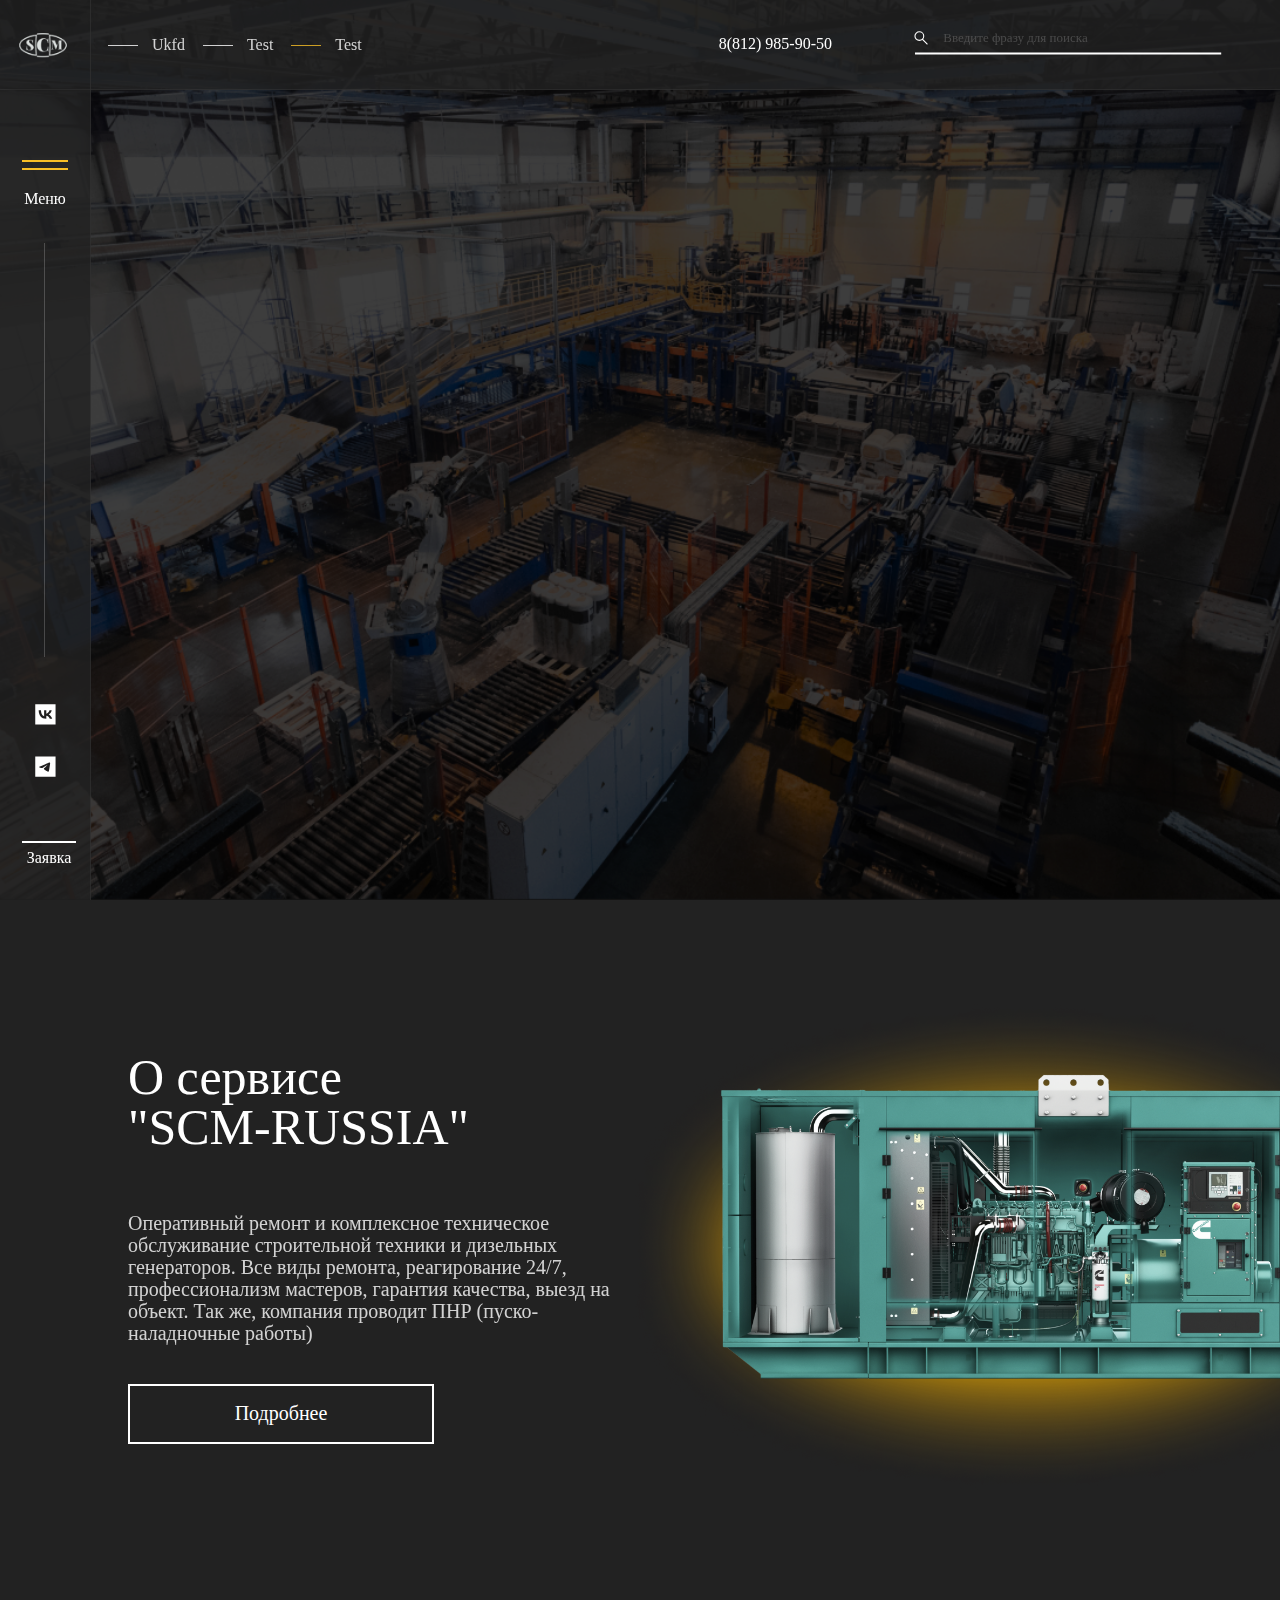
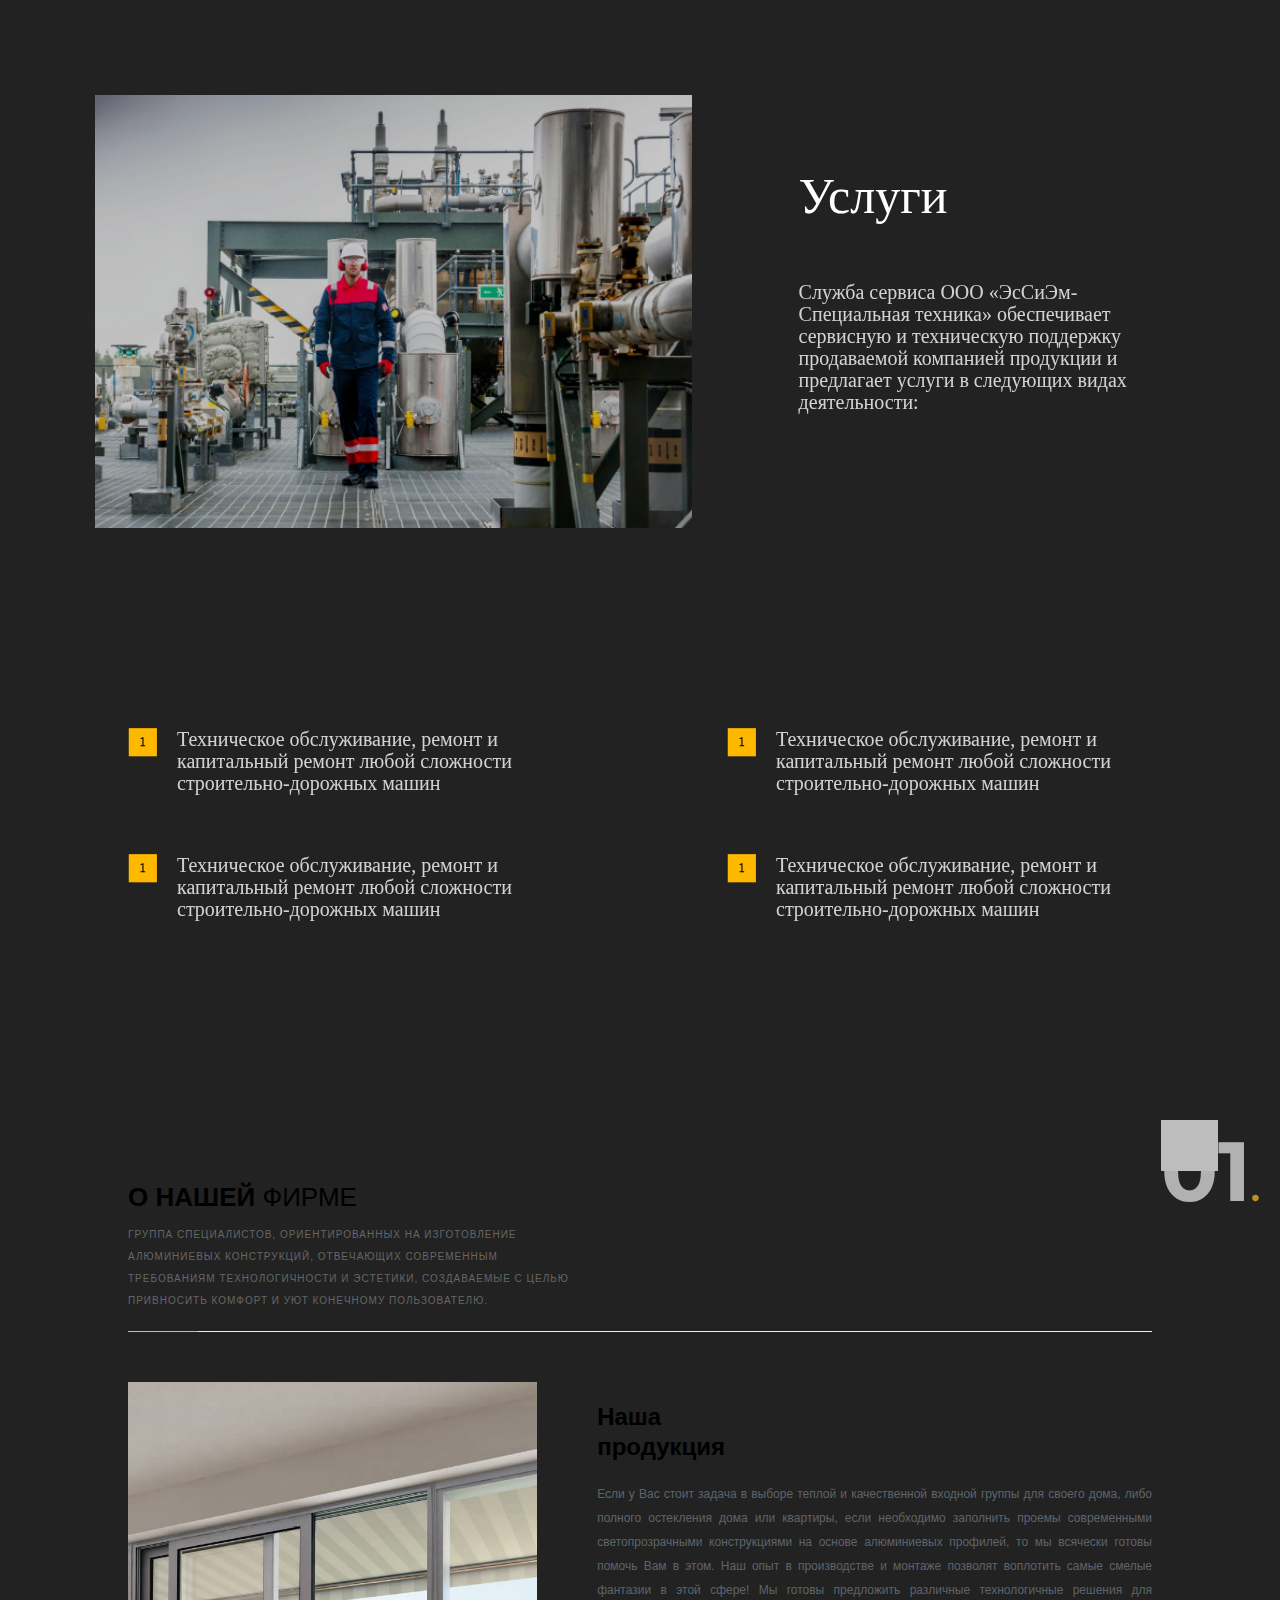
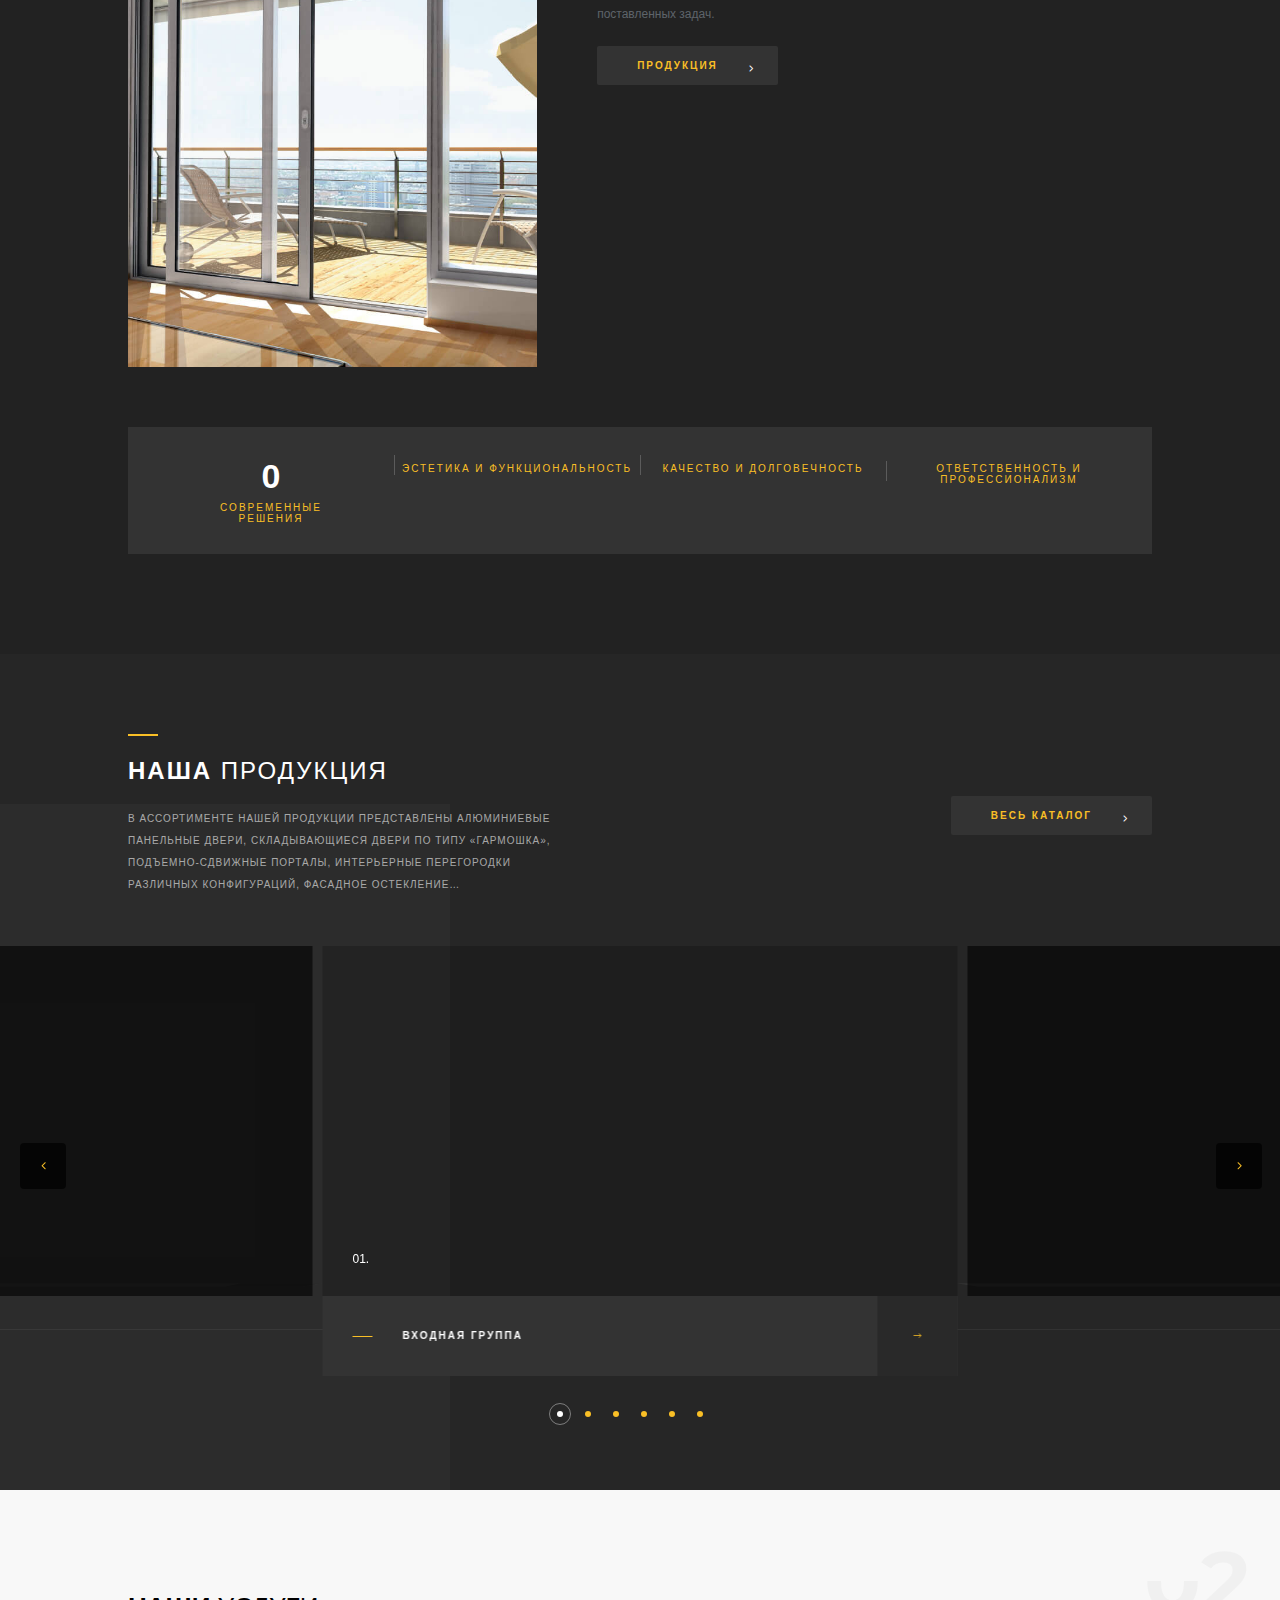
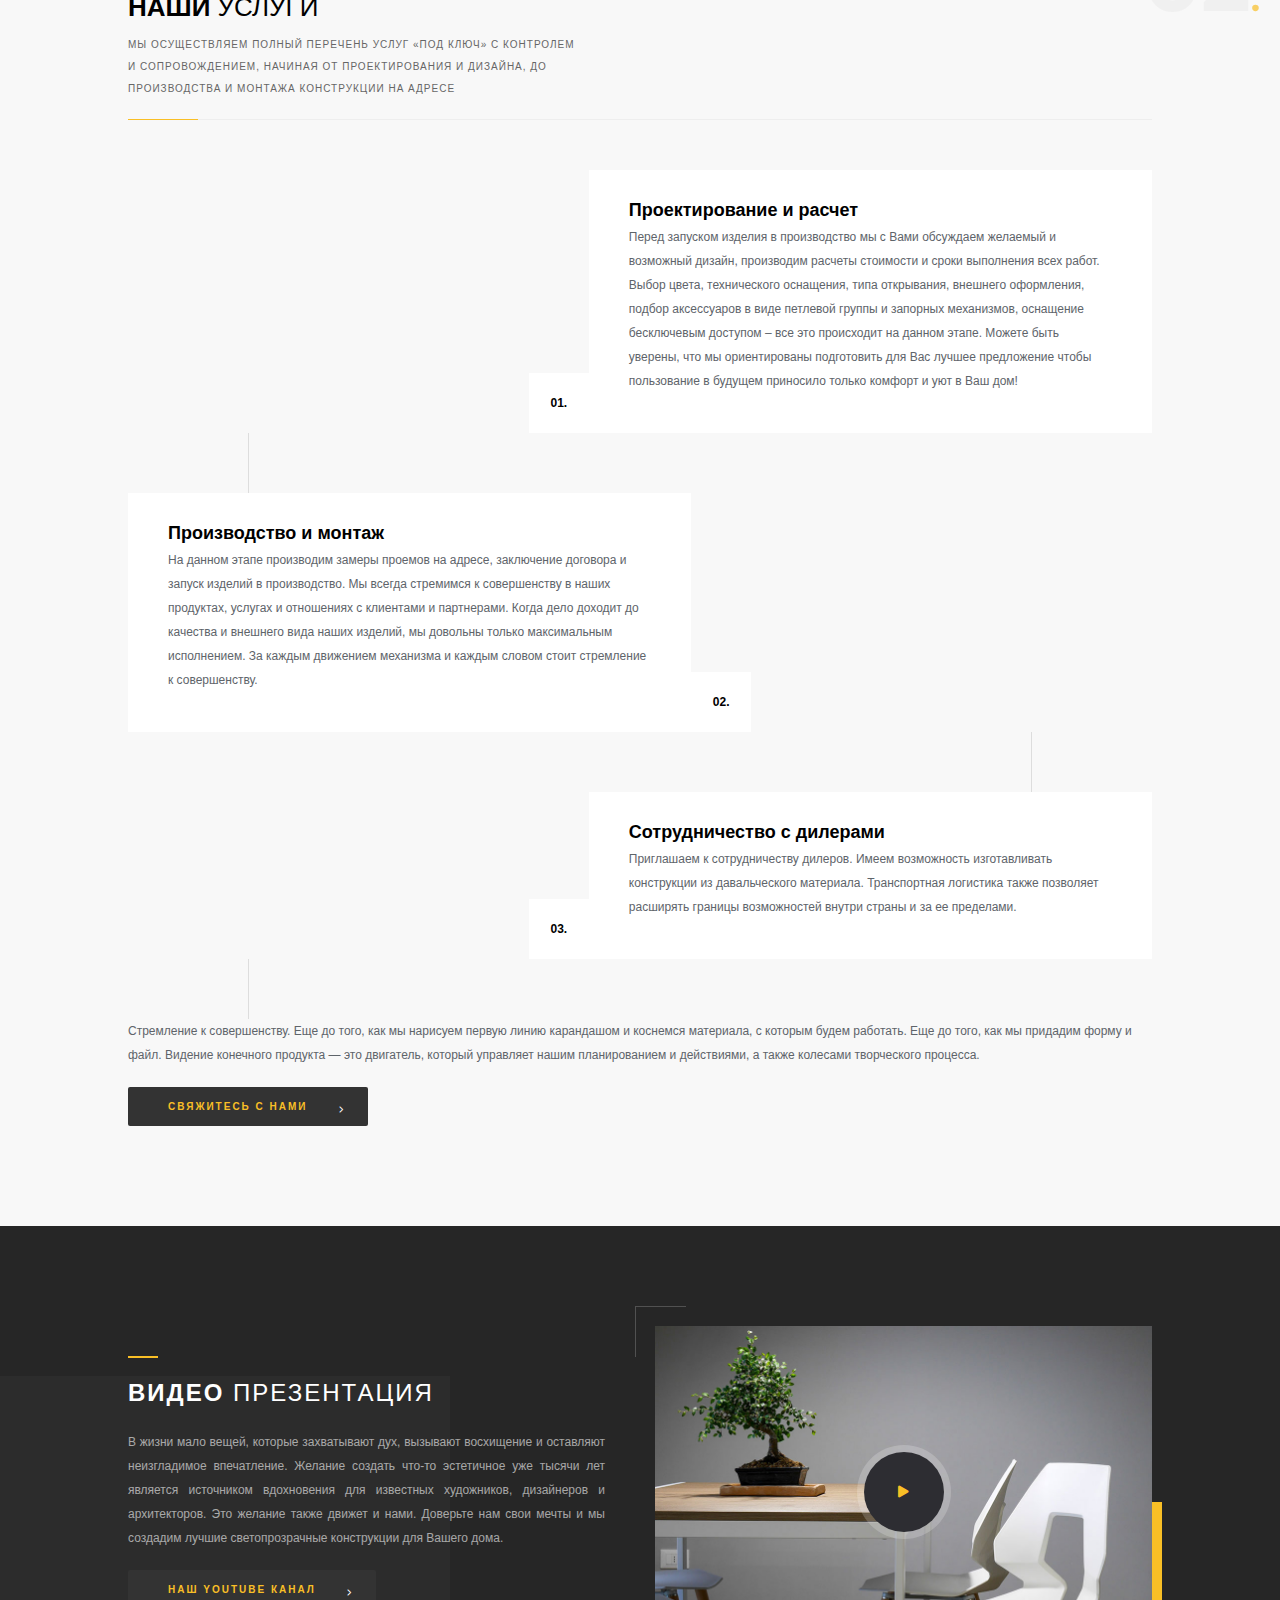
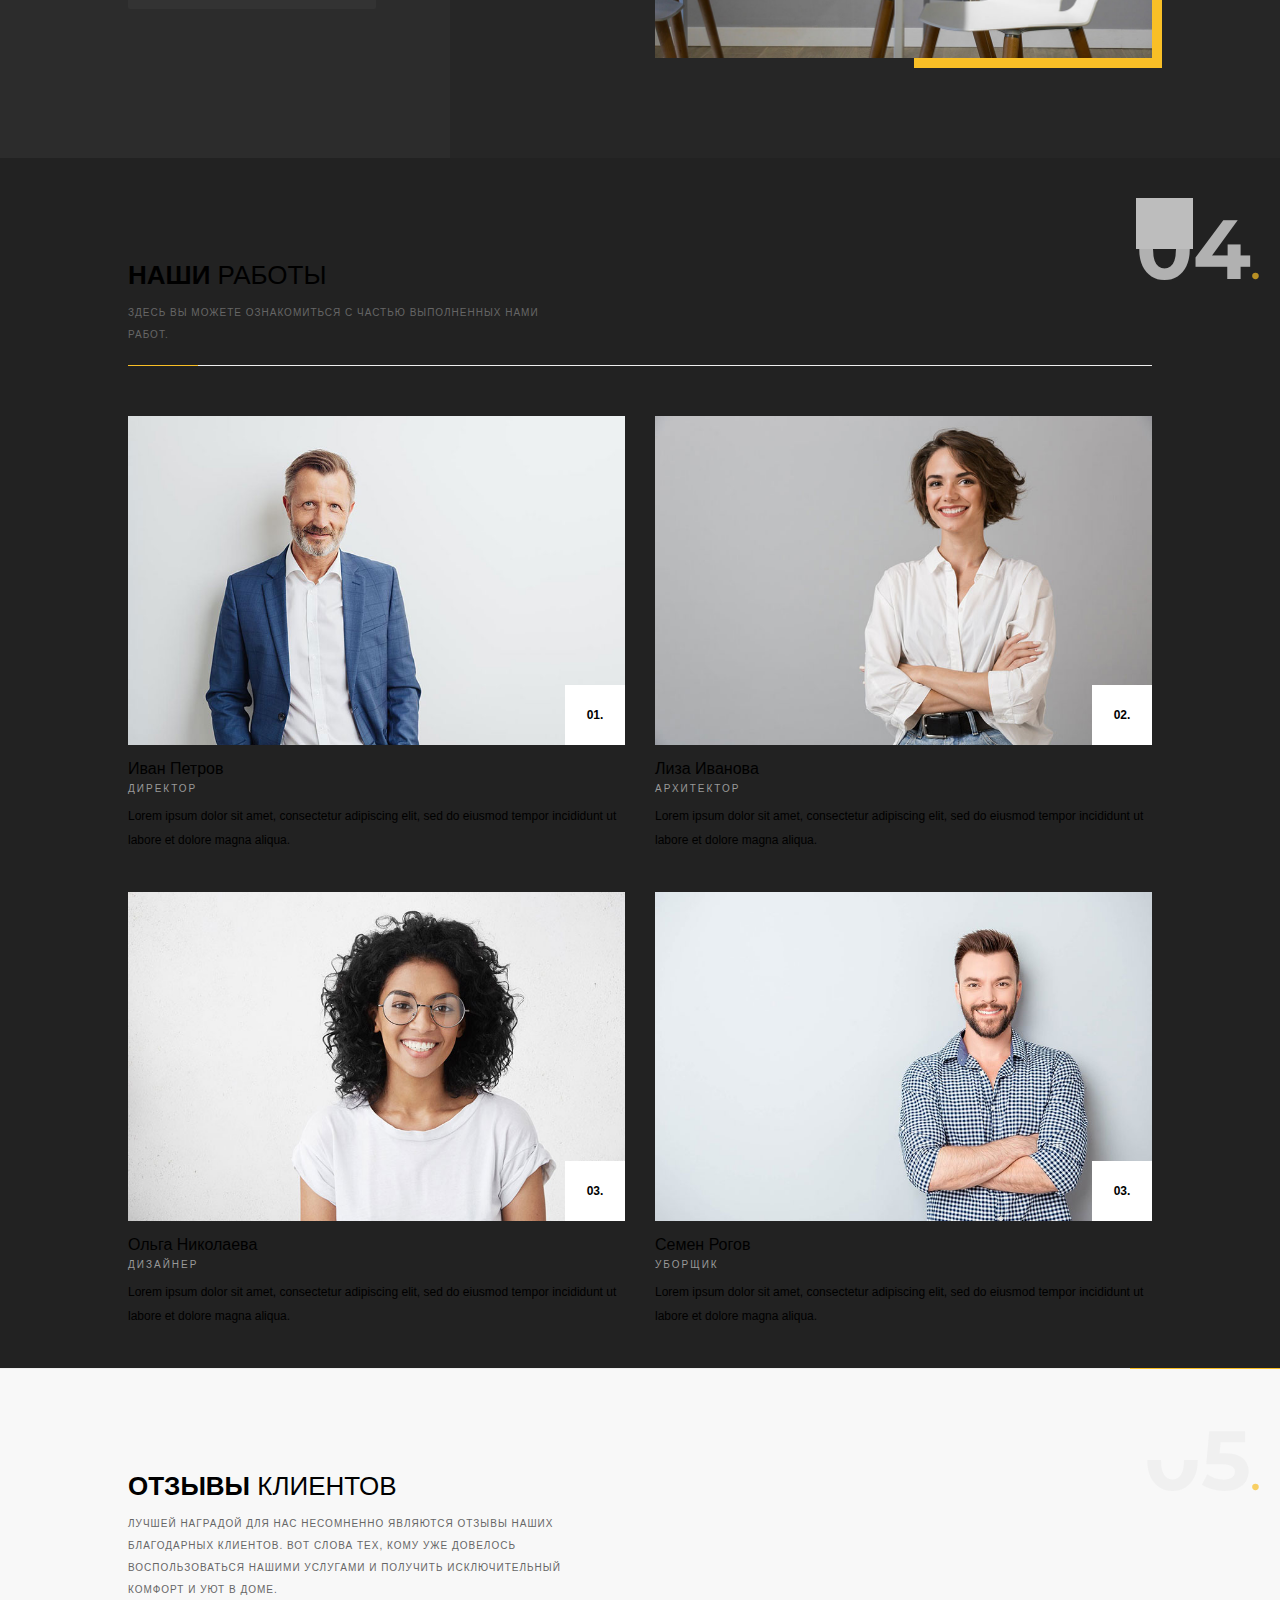
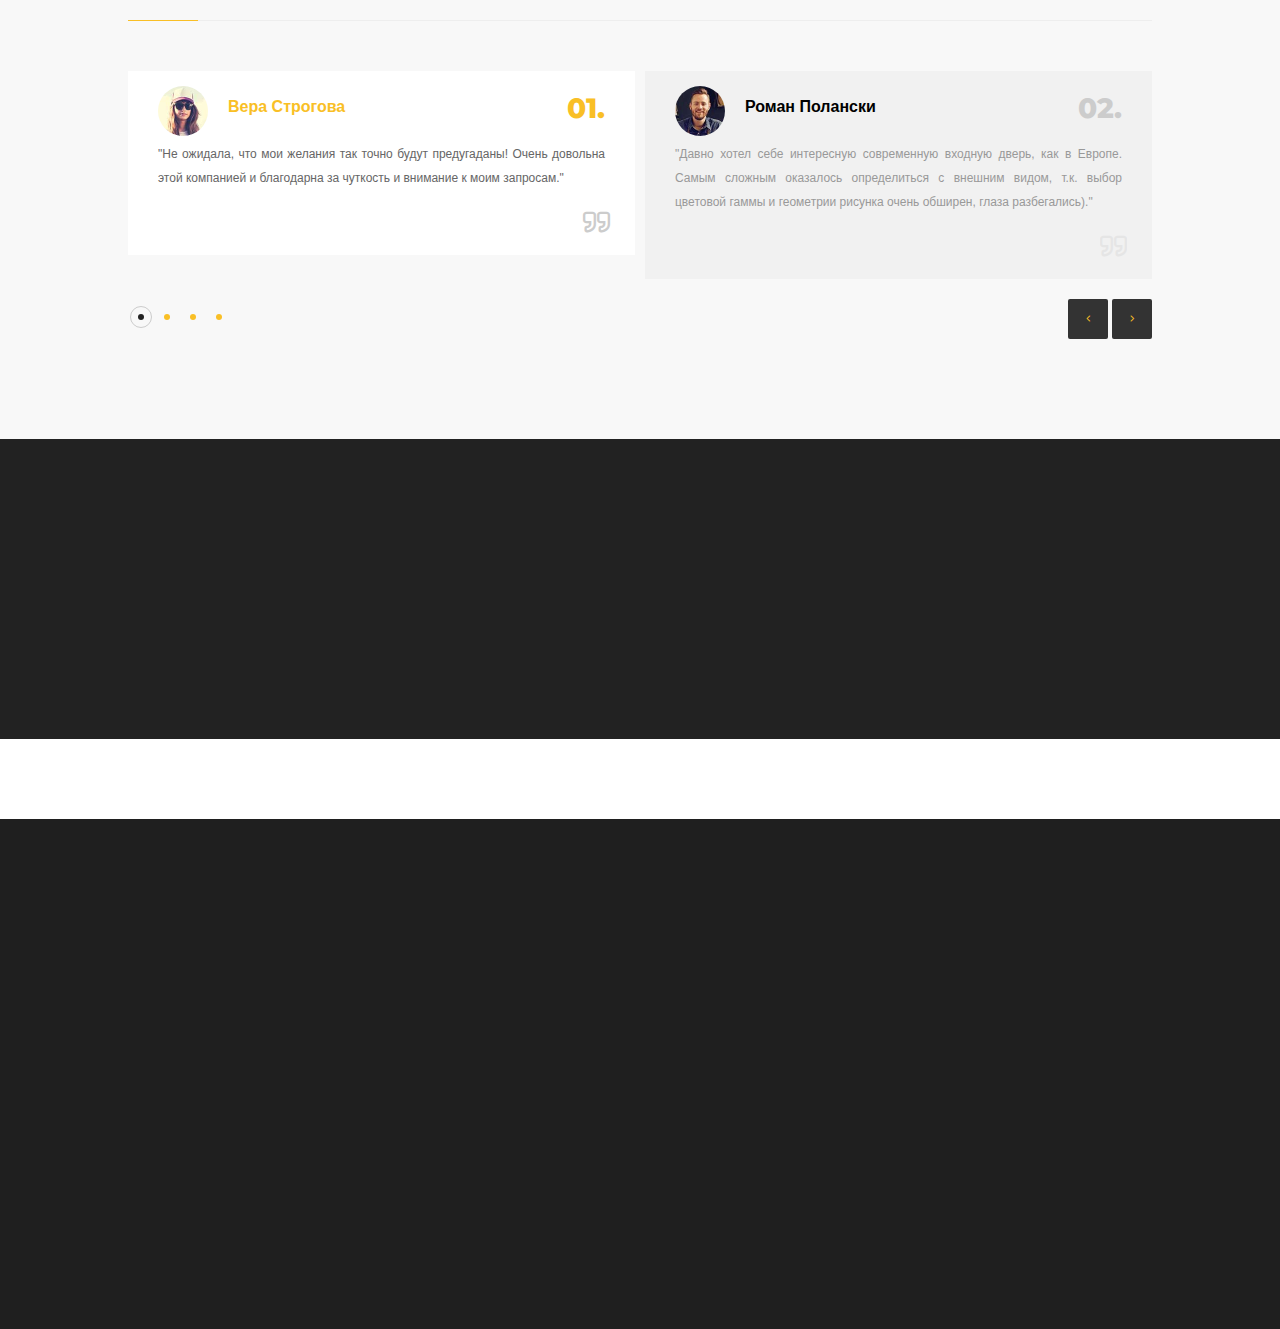
==== commit ac539041: "upd" ====
--- a/index.html
+++ b/index.html
@@ -41,11 +41,11 @@
             <div class="header_social ">
                 <ul>
                     <li><a href="https://wa.me/79111112101" target="_blank">
-                        <img src="images/vk_logo.svg" alt="">
-                    </a></li>
+                            <img src="images/vk_logo.svg" alt="">
+                        </a></li>
                     <li><a href="https://instagram.com/@alustars.ru" target="_blank">
-                        <img src="images/tg_logo.svg" alt="">
-                    </a></li>
+                            <img src="images/tg_logo.svg" alt="">
+                        </a></li>
                 </ul>
             </div>
             <div class="folio-btn">
@@ -55,13 +55,34 @@
         </header>
         <div class="top-header top-header-half">
             <div class="page-subtitle">
-                <span class="menu-text"></span>
-            </div>
-            <a href="contact.php" class="single-page-fixed-row-link ajax"><i class="fal fa-envelope"></i>
-                <span>Контакты</span></a>
+                <span class="menu-text">Ukfd</span>
+            </div>
+            <div class="page-subtitle">
+                <span class="menu-text">Test</span>
+            </div>
+            <div class="page-subtitle page-subtitle-active">
+                <span class="menu-text">Test</span>
+            </div>
+            <div class="search-call">
+                <div class="phone-info">
+                    8(812) 985-90-50
+                </div>
+                <div class="search-form">
+                    <button type="button" class="search-form__btn2">
+                        <img src="images/search.svg" alt="search">
+                    </button>
+                    <form action="#" class="search-form__item">
+                        <button type="submit" class="search-form__btn">
+                            <img src="images/search.svg" alt="search">
+                        </button>
+                        <input type="text" name="form[]" placeholder="Введите фразу для поиска" class="search-form__input">
+                    </form>
+                    <img src="images/search_line.svg" alt="-">
+                </div>
+            </div>
         </div>
         <div id="wrapper">
-            <div class="content-holder" data-pagetitle="Главная">
+            <div class="content-holder">
                 <div class="nav-holder but-hol">
                     <div class="nav-scroll-bar-wrap fl-wrap">
                         <a href="index.html" class="ajax logo_menu"><img src="images/logo.png" alt></a>
@@ -113,8 +134,8 @@
                         <div class="bg" data-bg="images/umit-yildirim-3M9ZErOt3Rs.png" data-swiper-parallax="20%"></div>
                         <div class="overlay"></div>
                     </div>
-                    <a href="#sec1" class="custom-scroll-link start-btn"><span> Смотреть далее </span><i
-                            class="fal fa-long-arrow-down"></i></a>
+                    <!-- <a href="#sec1" class="custom-scroll-link start-btn"><span> Смотреть далее </span><i
+                            class="fal fa-long-arrow-down"></i></a> -->
                 </div>
                 <div class="content">
                     <div class="column-wrap">
@@ -710,7 +731,7 @@
                                     </nav>
                                 </div>
                             </div>
-                            <div class="arrowpagenav"></div>
+
                         </div>
                     </div>
                     <div class="limit-box fl-wrap"></div>
--- a/css/style.min.css
+++ b/css/style.min.css
@@ -158,6 +158,61 @@
 
 }
 
+/* search-form */
+.search-form {
+    text-align: start;
+    max-width: 306px;
+}
+
+.search-form__btn2 {
+    display: none;
+}
+
+.search-form__item {}
+
+.search-form__btn {
+    background: none;
+    border: none;
+    padding: 0;
+    margin-right: 12px;
+}
+
+.search-call {
+    display: flex;
+    align-items: center;
+    position: absolute;
+    right: 150px;
+}
+
+.search-form__input {
+    background: none;
+    border: none;
+    padding: 0;
+    font-family: 'Muller';
+    font-style: normal;
+    font-weight: 500;
+    font-size: 13px;
+    line-height: 110%;
+    /* or 14px */
+    width: 80%;
+
+    color: #FFFFFF;
+
+    opacity: 0.5;
+}
+
+.phone-info {
+    margin-right: 82px;
+    font-family: 'Muller';
+    font-style: normal;
+    font-weight: 400;
+    font-size: 16px;
+    line-height: 16px;
+    /* identical to box height */
+
+
+    color: #FFFFFF;
+}
 
 /* title fonts style */
 .title {
@@ -189,7 +244,8 @@
     font-style: normal;
 }
 
-.menu-button-text, .menu-text {
+.menu-button-text,
+.menu-text {
     font-family: 'Muller';
     font-style: normal;
     font-weight: 500;
--- a/css/style.css
+++ b/css/style.css
@@ -473,7 +473,7 @@
 	left: 0;
 	width: 90px;
 	bottom: 0;
-	background: #222;
+    background-color: rgba(34, 34, 34, 0.8);
 	z-index: 20;
 	padding: 0 90px 0 0;
 	transition: all 300ms linear;
@@ -498,11 +498,13 @@
 .top-header {
 	position: fixed;
 	top: 0;
+	display: flex;
+    align-items: center;
 	left: 90px;
 	width: 100%;
 	height: 90px;
 	border-bottom: 1px solid rgba(255, 255, 255, 0.05);
-	background: #222;
+    background-color: rgba(34, 34, 34, 0.8);
 	z-index: 19;
 }
 
@@ -510,8 +512,8 @@
 	position: absolute;
 	right: 50%;
 	width: 1px;
-	height: 50vh;
-	top: 290px;
+    height: 46vh;
+    top: 27vh;;
 	background: rgba(255, 255, 255, 0.2);
 	overflow: hidden;
 }
@@ -562,8 +564,7 @@
 
 .page-subtitle {
 	float: left;
-	line-height: 90px;
-	margin-left: 120px;
+	margin-left: 62px;
 	color: #fff;
 	position: relative;
 	opacity: 0.8;
@@ -572,10 +573,15 @@
 .page-subtitle:before {
 	content: '';
 	position: absolute;
-	left: -70px;
+	left: -44px;
 	top: 50%;
 	width: 30px;
 	height: 1px;
+	background: #fff !important ;
+}
+
+.page-subtitle-active:before {
+	background: #F9BF26 !important;
 }
 
 .header_social {
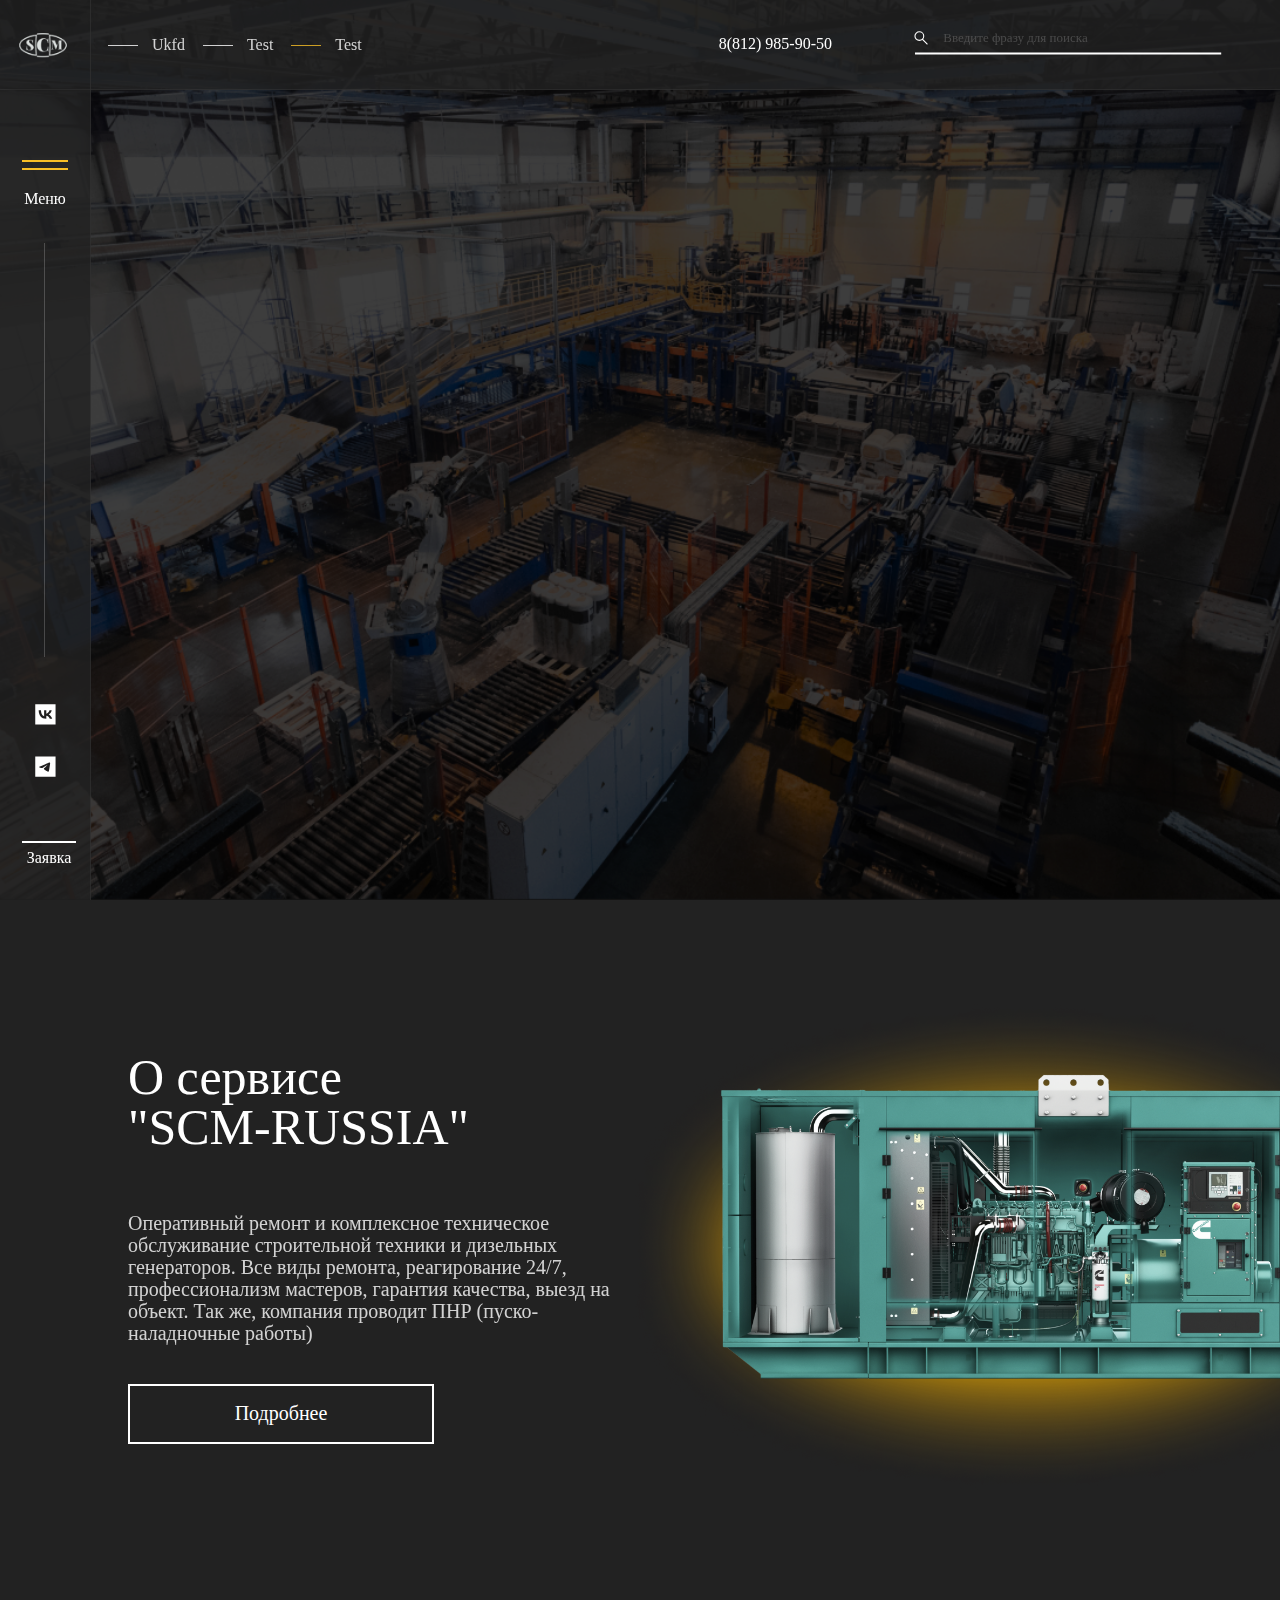
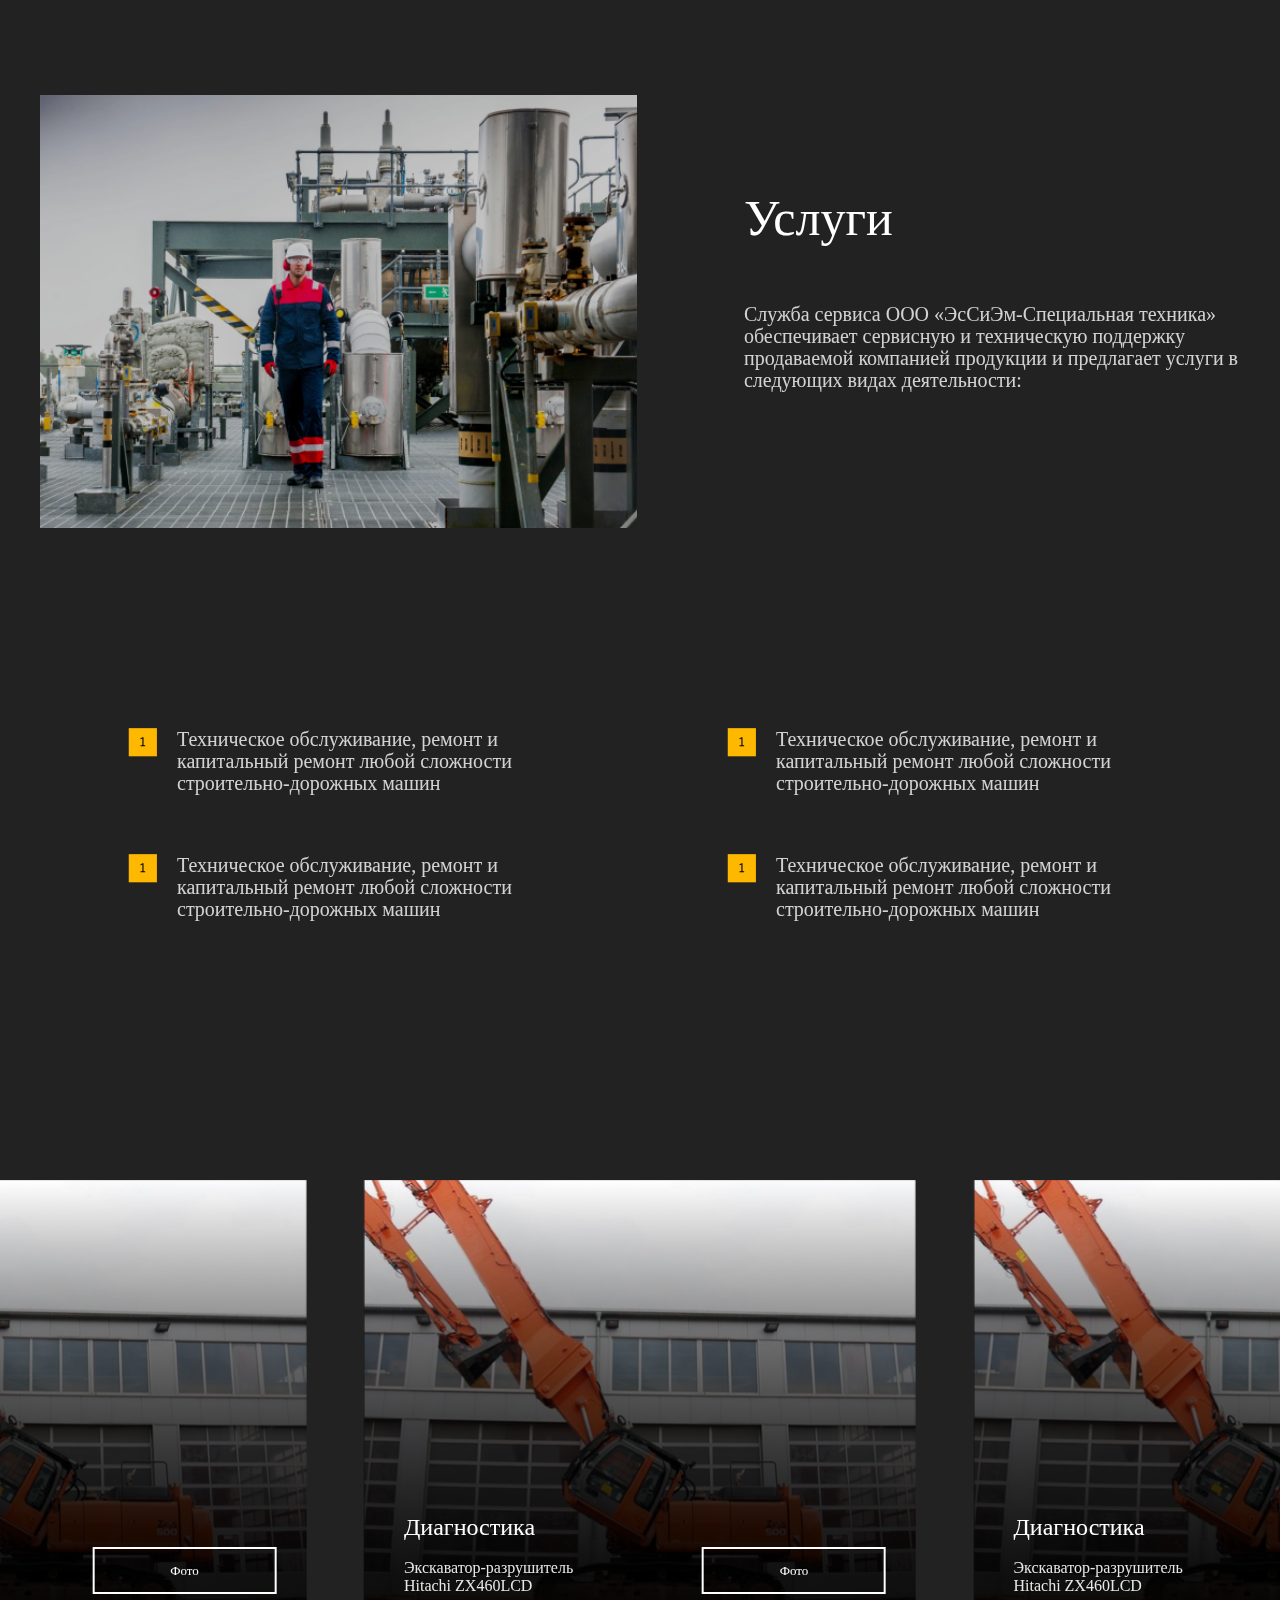
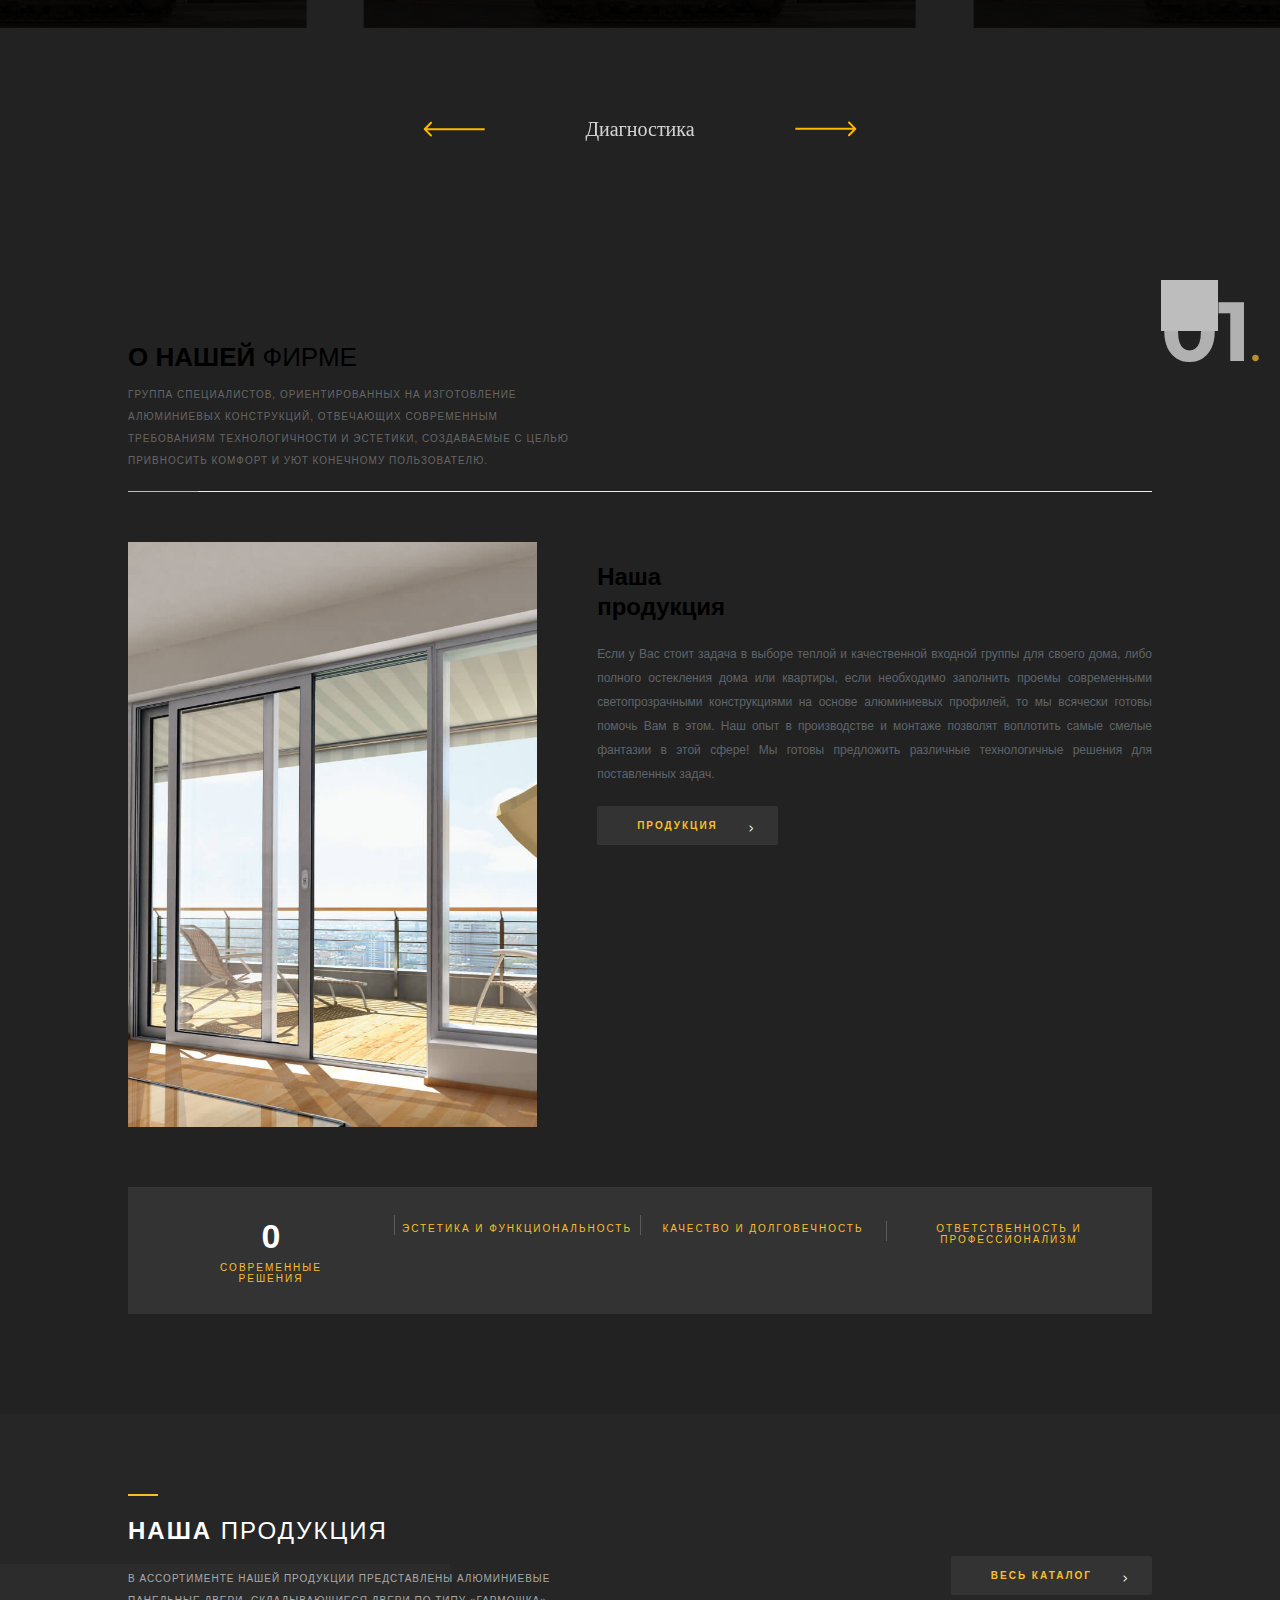
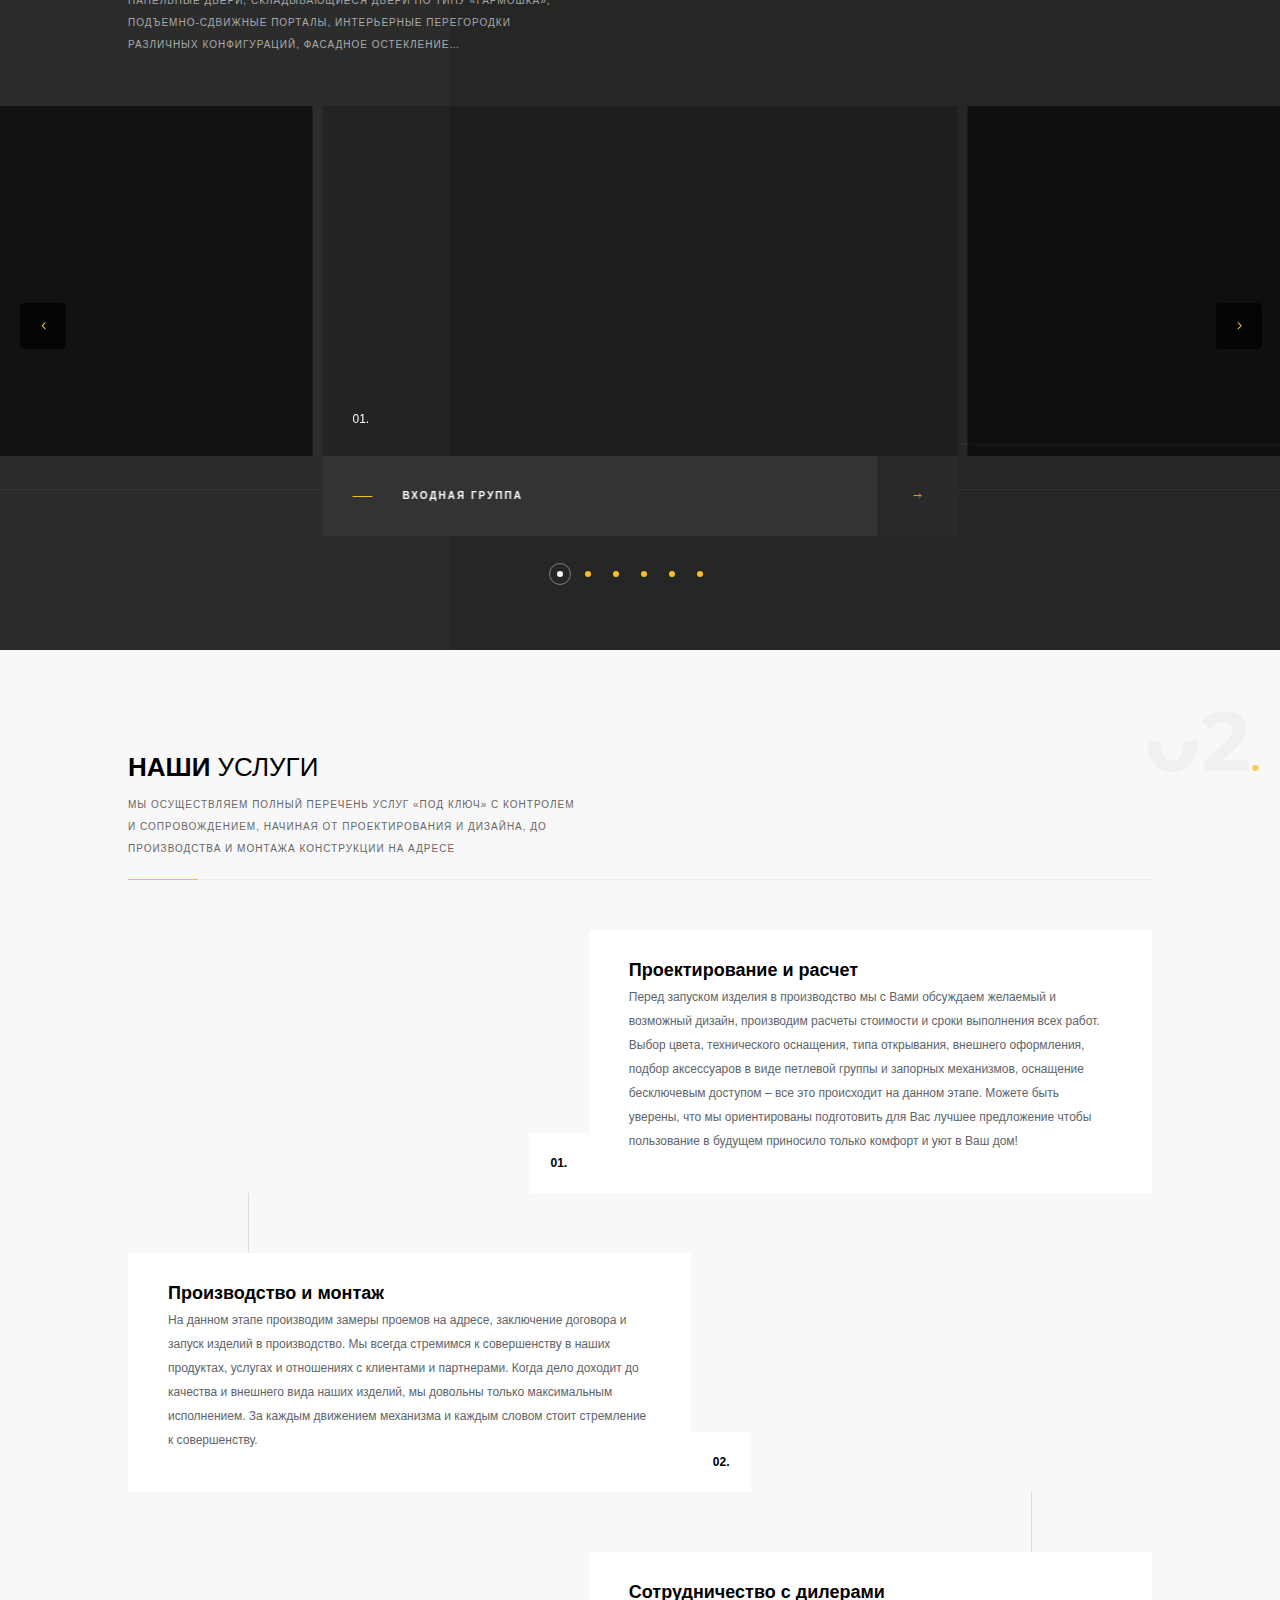
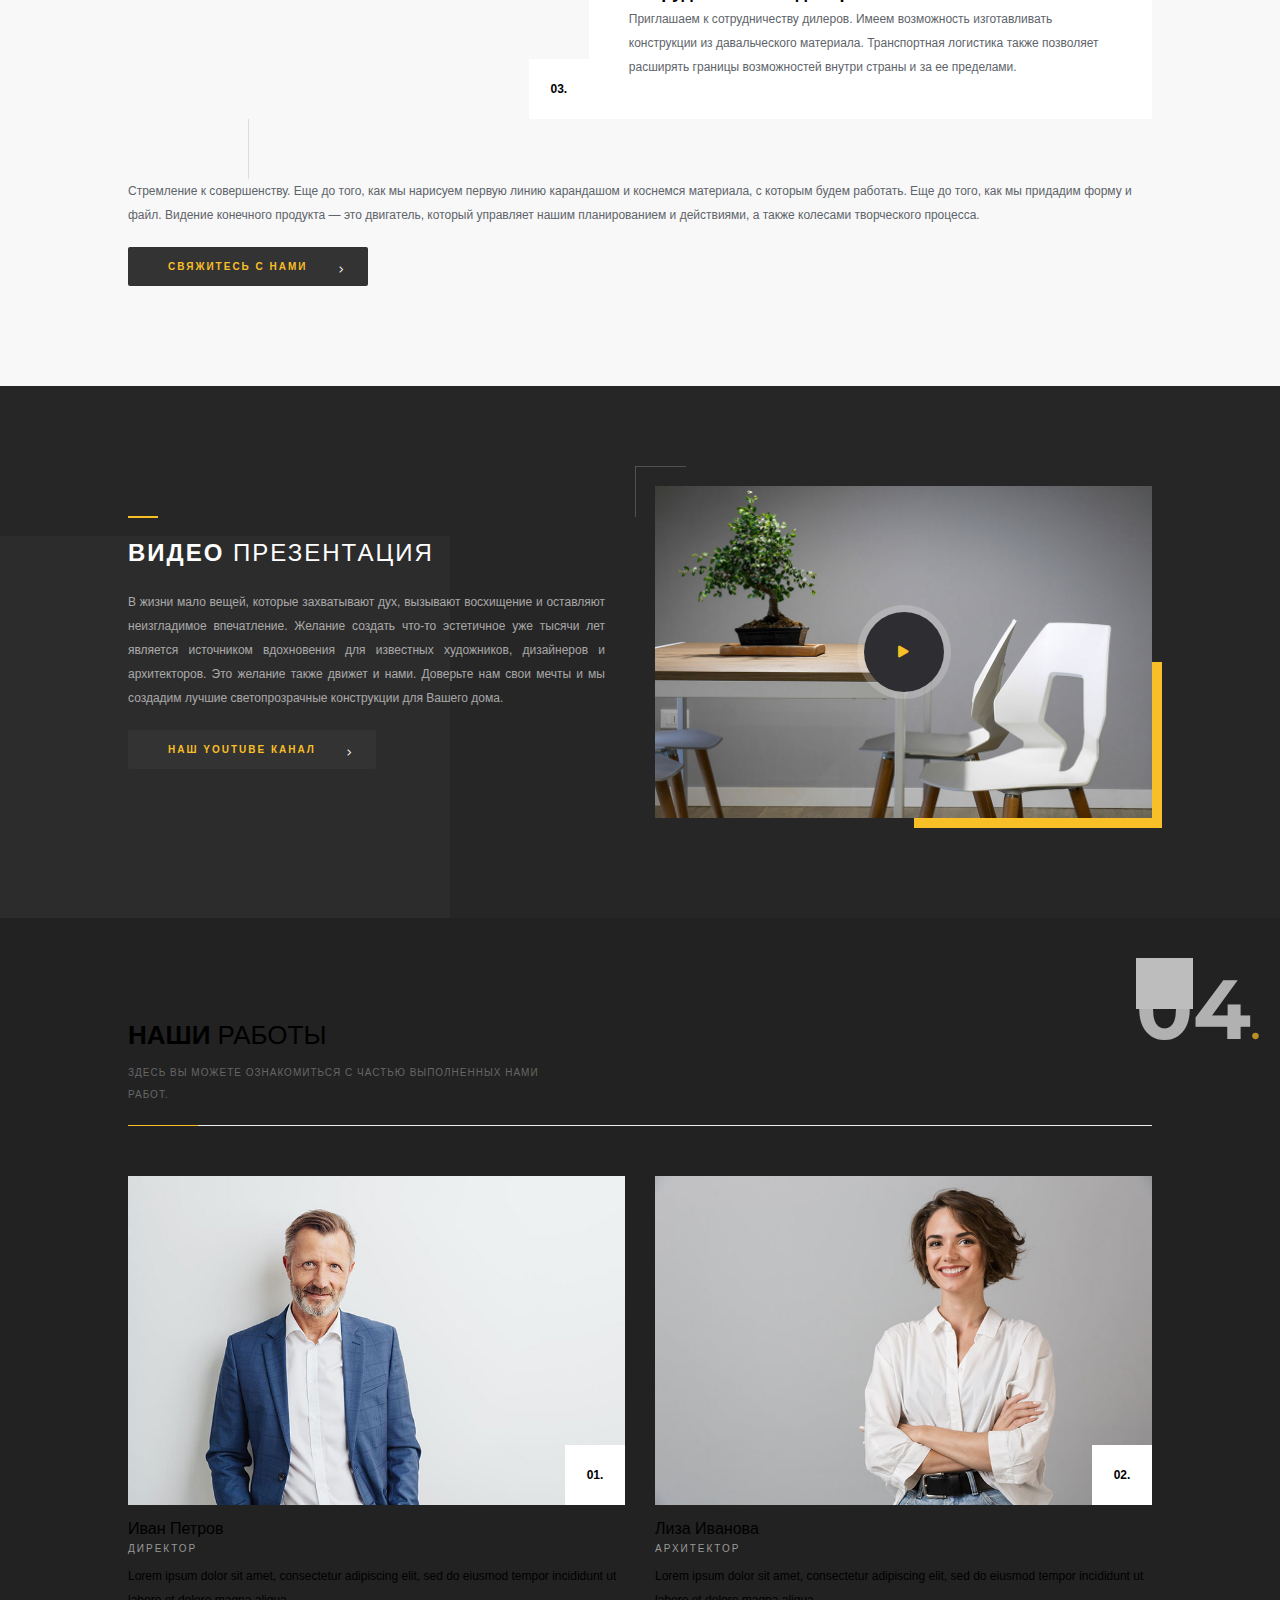
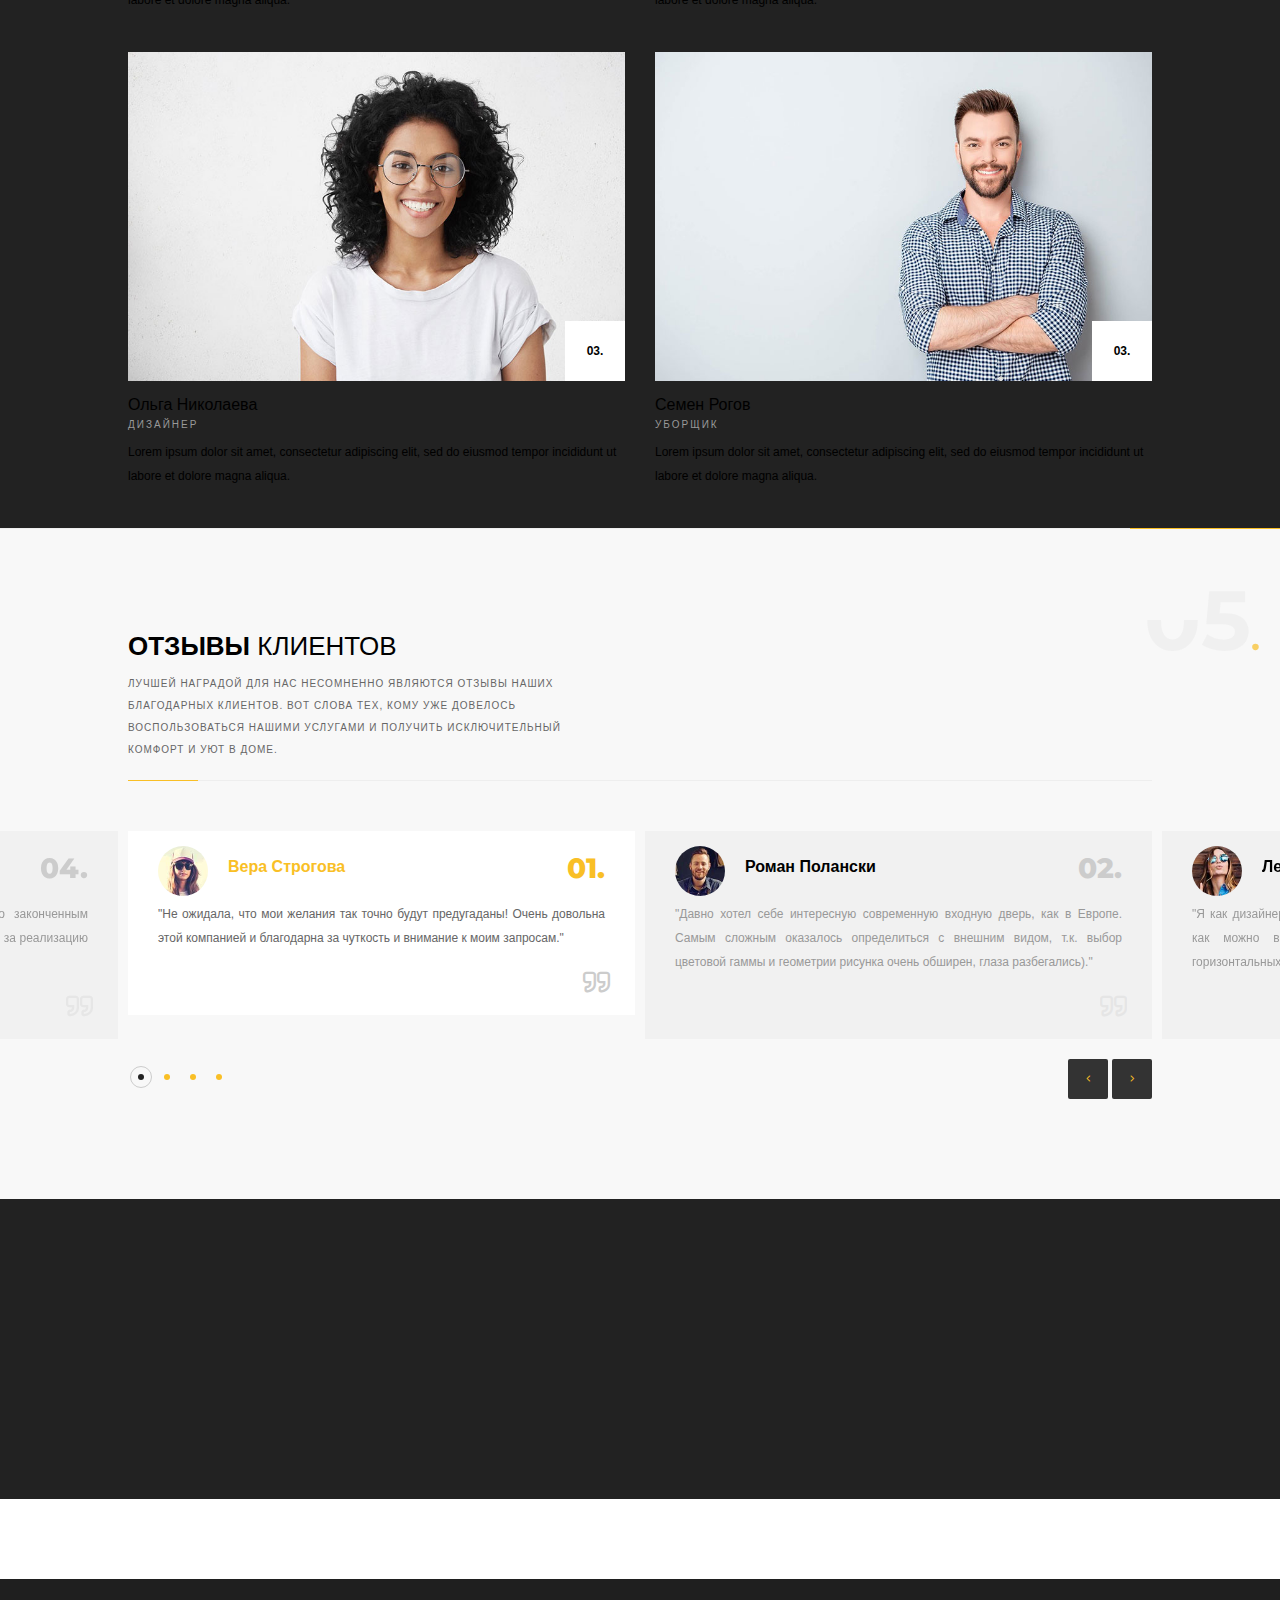
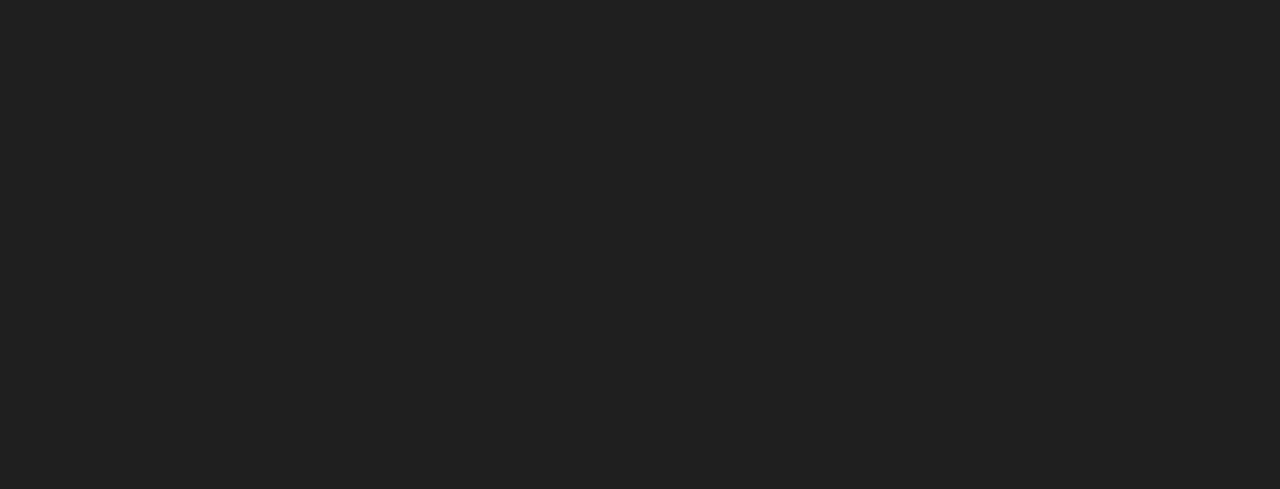
==== commit 0b2a1338: "add slider" ====
--- a/index.html
+++ b/index.html
@@ -14,6 +14,7 @@
     <link type="text/css" rel="stylesheet" href="css/plugins.css">
     <link type="text/css" rel="stylesheet" href="css/style.css">
     <link type="text/css" rel="stylesheet" href="css/color.css">
+    <link rel="stylesheet" href="https://cdn.jsdelivr.net/npm/swiper@8/swiper-bundle.min.css" />
 
 </head>
 
@@ -75,7 +76,8 @@
                         <button type="submit" class="search-form__btn">
                             <img src="images/search.svg" alt="search">
                         </button>
-                        <input type="text" name="form[]" placeholder="Введите фразу для поиска" class="search-form__input">
+                        <input type="text" name="form[]" placeholder="Введите фразу для поиска"
+                            class="search-form__input">
                     </form>
                     <img src="images/search_line.svg" alt="-">
                 </div>
@@ -157,7 +159,7 @@
                                                 (пуско-наладночные
                                                 работы)
                                             </div>
-                                            <button class="button">Подробнее</button>
+                                            <a href="#" class="button detailed_button">Подробнее</a>
                                         </div>
                                         <div class="info-block__image">
                                             <img src="images/img-generat1.png" alt="poster">
@@ -230,6 +232,96 @@
                                     </div>
                                 </div>
                             </section>
+                            <section id="sec4" class="scroll-con-sec">
+                                <div class="fl-wrap ">
+                                    <div class="product-slider swiper-container">
+                                        <div class="product-slider_wrapper swiper-wrapper">
+                                            <div class="product-slider_slide swiper-slide">
+                                                <div class="product-card">
+                                                    <div class="product-card__panel">
+                                                        <div class="product-card__info">
+                                                            <div class="product-card__title">
+                                                                Диагностика
+                                                            </div>
+                                                            <div class="product-card__description">
+                                                                Экскаватор-разрушитель Нitachi ZX460LCD
+                                                            </div>
+                                                        </div>
+                                                        <a href="#" class="button product-card__button">Фото</a>
+                                                    </div>
+                                                    <div class="product-card__img">
+                                                        <img src="images/prod1.png" alt="prod">
+                                                        <div class="product-card__img-filter"></div>
+                                                    </div>
+                                                </div>
+                                            </div>
+                                            <div class="product-slider_slide swiper-slide">
+                                                <div class="product-card">
+                                                    <div class="product-card__panel">
+                                                        <div class="product-card__info">
+                                                            <div class="product-card__title">
+                                                                Диагностика
+                                                            </div>
+                                                            <div class="product-card__description">
+                                                                Экскаватор-разрушитель Нitachi ZX460LCD
+                                                            </div>
+                                                        </div>
+                                                        <a href="#" class="button product-card__button">Фото</a>
+                                                    </div>
+                                                    <div class="product-card__img">
+                                                        <img src="images/prod1.png" alt="prod">
+                                                        <div class="product-card__img-filter"></div>
+                                                    </div>
+                                                </div>
+                                            </div>
+                                            <div class="product-slider_slide swiper-slide">
+                                                <div class="product-card">
+                                                    <div class="product-card__panel">
+                                                        <div class="product-card__info">
+                                                            <div class="product-card__title">
+                                                                Диагностика
+                                                            </div>
+                                                            <div class="product-card__description">
+                                                                Экскаватор-разрушитель Нitachi ZX460LCD
+                                                            </div>
+                                                        </div>
+                                                        <a href="#" class="button product-card__button">Фото</a>
+                                                    </div>
+                                                    <div class="product-card__img">
+                                                        <img src="images/prod1.png" alt="prod">
+                                                        <div class="product-card__img-filter"></div>
+                                                    </div>
+                                                </div>
+                                            </div>
+                                            <div class="product-slider_slide swiper-slide">
+                                                <div class="product-card">
+                                                    <div class="product-card__panel">
+                                                        <div class="product-card__info">
+                                                            <div class="product-card__title">
+                                                                Диагностика
+                                                            </div>
+                                                            <div class="product-card__description">
+                                                                Экскаватор-разрушитель Нitachi ZX460LCD
+                                                            </div>
+                                                        </div>
+                                                        <a href="#" class="button product-card__button">Фото</a>
+                                                    </div>
+                                                    <div class="product-card__img">
+                                                        <img src="images/prod1.png" alt="prod">
+                                                        <div class="product-card__img-filter"></div>
+                                                    </div>
+                                                </div>
+                                            </div>
+                                        </div>
+                                        <div class="product-card__navbut">
+                                            <img class="swiper-arrow-prev" src="images/prod-arrow.svg" alt="prew">
+                                            <div class="product-card__navbut_text description">Диагностика</div>
+                                            <img class="swiper-arrow-next" src="images/prod-arrow.svg" alt="next">
+                                        </div>
+                                    </div>
+                                </div>
+                            </section>
+                            
                             <section id="sec1" class="scroll-con-sec">
                                 <div class="container">
                                     <div class="section-title fl-wrap">
@@ -824,6 +916,8 @@
         <!-- cursor end-->
     </div>
     <script src="js/jquery.min.js"></script>
+    <script src="https://cdn.jsdelivr.net/npm/swiper@8/swiper-bundle.min.js"></script>
+    <script src="js/sliders.js"></script>
     <script src="js/plugins.js"></script>
     <script src="js/scripts.js"></script>
 </body>
--- a/css/style.min.css
+++ b/css/style.min.css
@@ -28,6 +28,7 @@
 }
 
 .justify-content-center {
+    display: flex;
     justify-content: center;
 }
 
@@ -37,6 +38,11 @@
     flex-direction: column;
     align-items: flex-start;
     padding: 0px;
+}
+
+.detailed_button {
+    width: 306px;
+    height: 60px;
 }
 
 .button {
@@ -51,19 +57,26 @@
     font-weight: 400;
     font-size: 20px;
 
-    width: 306px;
-    height: 60px;
-
     border: 2px solid #FFFFFF;
     color: white;
     background: none;
+    transition: 0.5s;
+}
+
+.button:hover {
+    color: #222222;
+    background: #fff;
 }
 
 @media only screen and (max-width: 576px) {
     .button {
+
+        font-size: 13px;
+    }
+
+    .detailed_button {
         width: 196px;
         height: 43px;
-        font-size: 13px;
     }
 }
 
@@ -89,7 +102,8 @@
 }
 
 .description_size2 {
-    width: calc(321px + (398 - 321) * ((100vw - 576px) / (1400 - 576)));
+    max-width: 526px;
+    width: calc(321px + (526 - 321) * ((100vw - 576px) / (1400 - 576)));
 }
 
 @media only screen and (max-width: 1060px) {
@@ -238,6 +252,8 @@
     opacity: 0.8;
 }
 
+
+
 .sliding-menu a,
 .nav-title span {
     font-family: 'Muller';
@@ -263,4 +279,126 @@
     }
 }
 
-/* title fonts style */+/* product-card */
+
+.product-card__title {
+    font-family: 'Muller';
+    font-style: normal;
+    font-weight: 500;
+    font-size: 24px;
+    line-height: 24px;
+    /* identical to box height */
+    margin-bottom: 20px;
+    color: #FFFFFF;
+}
+
+.product-card__description {
+    width: 200px;
+
+    font-family: 'Muller';
+    font-style: normal;
+    font-weight: 400;
+    font-size: 16px;
+    line-height: 110%;
+    /* or 18px */
+
+
+    color: #FFFFFF;
+
+    opacity: 0.9;
+}
+
+
+.product-card {
+    max-width: 552px;
+    display: flex;
+    justify-content: flex-end;
+    flex-direction: column;
+}
+
+.product-slider_slide {
+    display: flex;
+    justify-content: center;
+}
+
+.product-card__img {
+    position: relative;
+}
+
+.product-card__img img {
+    width: 552px;
+}
+
+.product-card__img-filter {
+    width: 100%;
+    height: 100%;
+    position: absolute;
+    top: 0;
+    left: 0;
+    right: 0;
+    bottom: 0;
+    background: linear-gradient(180deg, rgba(0, 0, 0, 0) 0%, rgba(0, 0, 0, 0.6) 88.62%);
+}
+
+.product-card__panel {
+    position: absolute;
+    z-index: 50;
+    display: flex;
+    align-content: space-around;
+    align-items: flex-end;
+}
+
+.product-card__info {
+    display: flex;
+    flex-direction: column;
+    text-align: start;
+    margin-left: 40px;
+    margin-bottom: 34px;
+}
+
+.product-card__button {
+    font-size: 13px !important;
+    width: 184px;
+    height: 47px;
+    margin-bottom: 34px;
+    margin-left: 98px;
+}
+
+.swiper-arrow-next {
+    cursor: pointer;
+}
+
+.swiper-arrow-prev {
+    cursor: pointer;
+    transform: rotate(180deg);
+}
+
+.product-card__navbut{
+    display: flex;
+    justify-content: center;
+    margin-top: 90px;
+}
+
+.product-card__navbut_text{
+    margin-left: 100px;
+    margin-right: 100px;;
+}
+
+@media only screen and (max-width: 576px) {
+    .product-card__img img {
+        width: 100%;
+    }
+
+    .product-card__navbut_text{
+        margin-left: 50px;
+        margin-right: 50px;;
+    }
+
+
+    .product-card__button {
+        display: none;
+    }
+    .product-slider{
+        margin:auto 10px;
+    }
+}--- a/css/plugins.css
+++ b/css/plugins.css
@@ -9,12 +9,8 @@
  * License - https://fontawesome.com/license (Commercial License)
  */
 .fa,.fab,.fad,.fal,.far,.fas{-moz-osx-font-smoothing:grayscale;-webkit-font-smoothing:antialiased;display:inline-block;font-style:normal;font-variant:normal;text-rendering:auto;line-height:1}.fa-lg{font-size:1.33333em;line-height:.75em;vertical-align:-.0667em}.fa-xs{font-size:.75em}.fa-sm{font-size:.875em}.fa-1x{font-size:1em}.fa-2x{font-size:2em}.fa-3x{font-size:3em}.fa-4x{font-size:4em}.fa-5x{font-size:5em}.fa-6x{font-size:6em}.fa-7x{font-size:7em}.fa-8x{font-size:8em}.fa-9x{font-size:9em}.fa-10x{font-size:10em}.fa-fw{text-align:center;width:1.25em}.fa-ul{list-style-type:none;margin-left:2.5em;padding-left:0}.fa-ul>li{position:relative}.fa-li{left:-2em;position:absolute;text-align:center;width:2em;line-height:inherit}.fa-border{border:.08em solid #eee;border-radius:.1em;padding:.2em .25em .15em}.fa-pull-left{float:left}.fa-pull-right{float:right}.fa.fa-pull-left,.fab.fa-pull-left,.fal.fa-pull-left,.far.fa-pull-left,.fas.fa-pull-left{margin-right:.3em}.fa.fa-pull-right,.fab.fa-pull-right,.fal.fa-pull-right,.far.fa-pull-right,.fas.fa-pull-right{margin-left:.3em}.fa-spin{-webkit-animation:fa-spin 2s linear infinite;animation:fa-spin 2s linear infinite}.fa-pulse{-webkit-animation:fa-spin 1s steps(8) infinite;animation:fa-spin 1s steps(8) infinite}@-webkit-keyframes fa-spin{0%{-webkit-transform:rotate(0deg);transform:rotate(0deg)}to{-webkit-transform:rotate(1turn);transform:rotate(1turn)}}@keyframes fa-spin{0%{-webkit-transform:rotate(0deg);transform:rotate(0deg)}to{-webkit-transform:rotate(1turn);transform:rotate(1turn)}}.fa-rotate-90{-ms-filter:"progid:DXImageTransform.Microsoft.BasicImage(rotation=1)";-webkit-transform:rotate(90deg);transform:rotate(90deg)}.fa-rotate-180{-ms-filter:"progid:DXImageTransform.Microsoft.BasicImage(rotation=2)";-webkit-transform:rotate(180deg);transform:rotate(180deg)}.fa-rotate-270{-ms-filter:"progid:DXImageTransform.Microsoft.BasicImage(rotation=3)";-webkit-transform:rotate(270deg);transform:rotate(270deg)}.fa-flip-horizontal{-ms-filter:"progid:DXImageTransform.Microsoft.BasicImage(rotation=0, mirror=1)";-webkit-transform:scaleX(-1);transform:scaleX(-1)}.fa-flip-vertical{-webkit-transform:scaleY(-1);transform:scaleY(-1)}.fa-flip-both,.fa-flip-horizontal.fa-flip-vertical,.fa-flip-vertical{-ms-filter:"progid:DXImageTransform.Microsoft.BasicImage(rotation=2, mirror=1)"}.fa-flip-both,.fa-flip-horizontal.fa-flip-vertical{-webkit-transform:scale(-1);transform:scale(-1)}:root .fa-flip-both,:root .fa-flip-horizontal,:root .fa-flip-vertical,:root .fa-rotate-90,:root .fa-rotate-180,:root .fa-rotate-270{-webkit-filter:none;filter:none}.fa-stack{display:inline-block;height:2em;line-height:2em;position:relative;vertical-align:middle;width:2.5em}.fa-stack-1x,.fa-stack-2x{left:0;position:absolute;text-align:center;width:100%}.fa-stack-1x{line-height:inherit}.fa-stack-2x{font-size:2em}.fa-inverse{color:#fff}.fa-500px:before{content:"\f26e"}.fa-abacus:before{content:"\f640"}.fa-accessible-icon:before{content:"\f368"}.fa-accusoft:before{content:"\f369"}.fa-acorn:before{content:"\f6ae"}.fa-acquisitions-incorporated:before{content:"\f6af"}.fa-ad:before{content:"\f641"}.fa-address-book:before{content:"\f2b9"}.fa-address-card:before{content:"\f2bb"}.fa-adjust:before{content:"\f042"}.fa-adn:before{content:"\f170"}.fa-adobe:before{content:"\f778"}.fa-adversal:before{content:"\f36a"}.fa-affiliatetheme:before{content:"\f36b"}.fa-air-conditioner:before{content:"\f8f4"}.fa-air-freshener:before{content:"\f5d0"}.fa-airbnb:before{content:"\f834"}.fa-alarm-clock:before{content:"\f34e"}.fa-alarm-exclamation:before{content:"\f843"}.fa-alarm-plus:before{content:"\f844"}.fa-alarm-snooze:before{content:"\f845"}.fa-album:before{content:"\f89f"}.fa-album-collection:before{content:"\f8a0"}.fa-algolia:before{content:"\f36c"}.fa-alicorn:before{content:"\f6b0"}.fa-alien:before{content:"\f8f5"}.fa-alien-monster:before{content:"\f8f6"}.fa-align-center:before{content:"\f037"}.fa-align-justify:before{content:"\f039"}.fa-align-left:before{content:"\f036"}.fa-align-right:before{content:"\f038"}.fa-align-slash:before{content:"\f846"}.fa-alipay:before{content:"\f642"}.fa-allergies:before{content:"\f461"}.fa-amazon:before{content:"\f270"}.fa-amazon-pay:before{content:"\f42c"}.fa-ambulance:before{content:"\f0f9"}.fa-american-sign-language-interpreting:before{content:"\f2a3"}.fa-amilia:before{content:"\f36d"}.fa-amp-guitar:before{content:"\f8a1"}.fa-analytics:before{content:"\f643"}.fa-anchor:before{content:"\f13d"}.fa-android:before{content:"\f17b"}.fa-angel:before{content:"\f779"}.fa-angellist:before{content:"\f209"}.fa-angle-double-down:before{content:"\f103"}.fa-angle-double-left:before{content:"\f100"}.fa-angle-double-right:before{content:"\f101"}.fa-angle-double-up:before{content:"\f102"}.fa-angle-down:before{content:"\f107"}.fa-angle-left:before{content:"\f104"}.fa-angle-right:before{content:"\f105"}.fa-angle-up:before{content:"\f106"}.fa-angry:before{content:"\f556"}.fa-angrycreative:before{content:"\f36e"}.fa-angular:before{content:"\f420"}.fa-ankh:before{content:"\f644"}.fa-app-store:before{content:"\f36f"}.fa-app-store-ios:before{content:"\f370"}.fa-apper:before{content:"\f371"}.fa-apple:before{content:"\f179"}.fa-apple-alt:before{content:"\f5d1"}.fa-apple-crate:before{content:"\f6b1"}.fa-apple-pay:before{content:"\f415"}.fa-archive:before{content:"\f187"}.fa-archway:before{content:"\f557"}.fa-arrow-alt-circle-down:before{content:"\f358"}.fa-arrow-alt-circle-left:before{content:"\f359"}.fa-arrow-alt-circle-right:before{content:"\f35a"}.fa-arrow-alt-circle-up:before{content:"\f35b"}.fa-arrow-alt-down:before{content:"\f354"}.fa-arrow-alt-from-bottom:before{content:"\f346"}.fa-arrow-alt-from-left:before{content:"\f347"}.fa-arrow-alt-from-right:before{content:"\f348"}.fa-arrow-alt-from-top:before{content:"\f349"}.fa-arrow-alt-left:before{content:"\f355"}.fa-arrow-alt-right:before{content:"\f356"}.fa-arrow-alt-square-down:before{content:"\f350"}.fa-arrow-alt-square-left:before{content:"\f351"}.fa-arrow-alt-square-right:before{content:"\f352"}.fa-arrow-alt-square-up:before{content:"\f353"}.fa-arrow-alt-to-bottom:before{content:"\f34a"}.fa-arrow-alt-to-left:before{content:"\f34b"}.fa-arrow-alt-to-right:before{content:"\f34c"}.fa-arrow-alt-to-top:before{content:"\f34d"}.fa-arrow-alt-up:before{content:"\f357"}.fa-arrow-circle-down:before{content:"\f0ab"}.fa-arrow-circle-left:before{content:"\f0a8"}.fa-arrow-circle-right:before{content:"\f0a9"}.fa-arrow-circle-up:before{content:"\f0aa"}.fa-arrow-down:before{content:"\f063"}.fa-arrow-from-bottom:before{content:"\f342"}.fa-arrow-from-left:before{content:"\f343"}.fa-arrow-from-right:before{content:"\f344"}.fa-arrow-from-top:before{content:"\f345"}.fa-arrow-left:before{content:"\f060"}.fa-arrow-right:before{content:"\f061"}.fa-arrow-square-down:before{content:"\f339"}.fa-arrow-square-left:before{content:"\f33a"}.fa-arrow-square-right:before{content:"\f33b"}.fa-arrow-square-up:before{content:"\f33c"}.fa-arrow-to-bottom:before{content:"\f33d"}.fa-arrow-to-left:before{content:"\f33e"}.fa-arrow-to-right:before{content:"\f340"}.fa-arrow-to-top:before{content:"\f341"}.fa-arrow-up:before{content:"\f062"}.fa-arrows:before{content:"\f047"}.fa-arrows-alt:before{content:"\f0b2"}.fa-arrows-alt-h:before{content:"\f337"}.fa-arrows-alt-v:before{content:"\f338"}.fa-arrows-h:before{content:"\f07e"}.fa-arrows-v:before{content:"\f07d"}.fa-artstation:before{content:"\f77a"}.fa-assistive-listening-systems:before{content:"\f2a2"}.fa-asterisk:before{content:"\f069"}.fa-asymmetrik:before{content:"\f372"}.fa-at:before{content:"\f1fa"}.fa-atlas:before{content:"\f558"}.fa-atlassian:before{content:"\f77b"}.fa-atom:before{content:"\f5d2"}.fa-atom-alt:before{content:"\f5d3"}.fa-audible:before{content:"\f373"}.fa-audio-description:before{content:"\f29e"}.fa-autoprefixer:before{content:"\f41c"}.fa-avianex:before{content:"\f374"}.fa-aviato:before{content:"\f421"}.fa-award:before{content:"\f559"}.fa-aws:before{content:"\f375"}.fa-axe:before{content:"\f6b2"}.fa-axe-battle:before{content:"\f6b3"}.fa-baby:before{content:"\f77c"}.fa-baby-carriage:before{content:"\f77d"}.fa-backpack:before{content:"\f5d4"}.fa-backspace:before{content:"\f55a"}.fa-backward:before{content:"\f04a"}.fa-bacon:before{content:"\f7e5"}.fa-badge:before{content:"\f335"}.fa-badge-check:before{content:"\f336"}.fa-badge-dollar:before{content:"\f645"}.fa-badge-percent:before{content:"\f646"}.fa-badge-sheriff:before{content:"\f8a2"}.fa-badger-honey:before{content:"\f6b4"}.fa-bags-shopping:before{content:"\f847"}.fa-bahai:before{content:"\f666"}.fa-balance-scale:before{content:"\f24e"}.fa-balance-scale-left:before{content:"\f515"}.fa-balance-scale-right:before{content:"\f516"}.fa-ball-pile:before{content:"\f77e"}.fa-ballot:before{content:"\f732"}.fa-ballot-check:before{content:"\f733"}.fa-ban:before{content:"\f05e"}.fa-band-aid:before{content:"\f462"}.fa-bandcamp:before{content:"\f2d5"}.fa-banjo:before{content:"\f8a3"}.fa-barcode:before{content:"\f02a"}.fa-barcode-alt:before{content:"\f463"}.fa-barcode-read:before{content:"\f464"}.fa-barcode-scan:before{content:"\f465"}.fa-bars:before{content:"\f0c9"}.fa-baseball:before{content:"\f432"}.fa-baseball-ball:before{content:"\f433"}.fa-basketball-ball:before{content:"\f434"}.fa-basketball-hoop:before{content:"\f435"}.fa-bat:before{content:"\f6b5"}.fa-bath:before{content:"\f2cd"}.fa-battery-bolt:before{content:"\f376"}.fa-battery-empty:before{content:"\f244"}.fa-battery-full:before{content:"\f240"}.fa-battery-half:before{content:"\f242"}.fa-battery-quarter:before{content:"\f243"}.fa-battery-slash:before{content:"\f377"}.fa-battery-three-quarters:before{content:"\f241"}.fa-battle-net:before{content:"\f835"}.fa-bed:before{content:"\f236"}.fa-bed-alt:before{content:"\f8f7"}.fa-bed-bunk:before{content:"\f8f8"}.fa-bed-empty:before{content:"\f8f9"}.fa-beer:before{content:"\f0fc"}.fa-behance:before{content:"\f1b4"}.fa-behance-square:before{content:"\f1b5"}.fa-bell:before{content:"\f0f3"}.fa-bell-exclamation:before{content:"\f848"}.fa-bell-on:before{content:"\f8fa"}.fa-bell-plus:before{content:"\f849"}.fa-bell-school:before{content:"\f5d5"}.fa-bell-school-slash:before{content:"\f5d6"}.fa-bell-slash:before{content:"\f1f6"}.fa-bells:before{content:"\f77f"}.fa-betamax:before{content:"\f8a4"}.fa-bezier-curve:before{content:"\f55b"}.fa-bible:before{content:"\f647"}.fa-bicycle:before{content:"\f206"}.fa-biking:before{content:"\f84a"}.fa-biking-mountain:before{content:"\f84b"}.fa-bimobject:before{content:"\f378"}.fa-binoculars:before{content:"\f1e5"}.fa-biohazard:before{content:"\f780"}.fa-birthday-cake:before{content:"\f1fd"}.fa-bitbucket:before{content:"\f171"}.fa-bitcoin:before{content:"\f379"}.fa-bity:before{content:"\f37a"}.fa-black-tie:before{content:"\f27e"}.fa-blackberry:before{content:"\f37b"}.fa-blanket:before{content:"\f498"}.fa-blender:before{content:"\f517"}.fa-blender-phone:before{content:"\f6b6"}.fa-blind:before{content:"\f29d"}.fa-blinds:before{content:"\f8fb"}.fa-blinds-open:before{content:"\f8fc"}.fa-blinds-raised:before{content:"\f8fd"}.fa-blog:before{content:"\f781"}.fa-blogger:before{content:"\f37c"}.fa-blogger-b:before{content:"\f37d"}.fa-bluetooth:before{content:"\f293"}.fa-bluetooth-b:before{content:"\f294"}.fa-bold:before{content:"\f032"}.fa-bolt:before{content:"\f0e7"}.fa-bomb:before{content:"\f1e2"}.fa-bone:before{content:"\f5d7"}.fa-bone-break:before{content:"\f5d8"}.fa-bong:before{content:"\f55c"}.fa-book:before{content:"\f02d"}.fa-book-alt:before{content:"\f5d9"}.fa-book-dead:before{content:"\f6b7"}.fa-book-heart:before{content:"\f499"}.fa-book-medical:before{content:"\f7e6"}.fa-book-open:before{content:"\f518"}.fa-book-reader:before{content:"\f5da"}.fa-book-spells:before{content:"\f6b8"}.fa-book-user:before{content:"\f7e7"}.fa-bookmark:before{content:"\f02e"}.fa-books:before{content:"\f5db"}.fa-books-medical:before{content:"\f7e8"}.fa-boombox:before{content:"\f8a5"}.fa-boot:before{content:"\f782"}.fa-booth-curtain:before{content:"\f734"}.fa-bootstrap:before{content:"\f836"}.fa-border-all:before{content:"\f84c"}.fa-border-bottom:before{content:"\f84d"}.fa-border-center-h:before{content:"\f89c"}.fa-border-center-v:before{content:"\f89d"}.fa-border-inner:before{content:"\f84e"}.fa-border-left:before{content:"\f84f"}.fa-border-none:before{content:"\f850"}.fa-border-outer:before{content:"\f851"}.fa-border-right:before{content:"\f852"}.fa-border-style:before{content:"\f853"}.fa-border-style-alt:before{content:"\f854"}.fa-border-top:before{content:"\f855"}.fa-bow-arrow:before{content:"\f6b9"}.fa-bowling-ball:before{content:"\f436"}.fa-bowling-pins:before{content:"\f437"}.fa-box:before{content:"\f466"}.fa-box-alt:before{content:"\f49a"}.fa-box-ballot:before{content:"\f735"}.fa-box-check:before{content:"\f467"}.fa-box-fragile:before{content:"\f49b"}.fa-box-full:before{content:"\f49c"}.fa-box-heart:before{content:"\f49d"}.fa-box-open:before{content:"\f49e"}.fa-box-up:before{content:"\f49f"}.fa-box-usd:before{content:"\f4a0"}.fa-boxes:before{content:"\f468"}.fa-boxes-alt:before{content:"\f4a1"}.fa-boxing-glove:before{content:"\f438"}.fa-brackets:before{content:"\f7e9"}.fa-brackets-curly:before{content:"\f7ea"}.fa-braille:before{content:"\f2a1"}.fa-brain:before{content:"\f5dc"}.fa-bread-loaf:before{content:"\f7eb"}.fa-bread-slice:before{content:"\f7ec"}.fa-briefcase:before{content:"\f0b1"}.fa-briefcase-medical:before{content:"\f469"}.fa-bring-forward:before{content:"\f856"}.fa-bring-front:before{content:"\f857"}.fa-broadcast-tower:before{content:"\f519"}.fa-broom:before{content:"\f51a"}.fa-browser:before{content:"\f37e"}.fa-brush:before{content:"\f55d"}.fa-btc:before{content:"\f15a"}.fa-buffer:before{content:"\f837"}.fa-bug:before{content:"\f188"}.fa-building:before{content:"\f1ad"}.fa-bullhorn:before{content:"\f0a1"}.fa-bullseye:before{content:"\f140"}.fa-bullseye-arrow:before{content:"\f648"}.fa-bullseye-pointer:before{content:"\f649"}.fa-burger-soda:before{content:"\f858"}.fa-burn:before{content:"\f46a"}.fa-buromobelexperte:before{content:"\f37f"}.fa-burrito:before{content:"\f7ed"}.fa-bus:before{content:"\f207"}.fa-bus-alt:before{content:"\f55e"}.fa-bus-school:before{content:"\f5dd"}.fa-business-time:before{content:"\f64a"}.fa-buy-n-large:before{content:"\f8a6"}.fa-buysellads:before{content:"\f20d"}.fa-cabinet-filing:before{content:"\f64b"}.fa-cactus:before{content:"\f8a7"}.fa-calculator:before{content:"\f1ec"}.fa-calculator-alt:before{content:"\f64c"}.fa-calendar:before{content:"\f133"}.fa-calendar-alt:before{content:"\f073"}.fa-calendar-check:before{content:"\f274"}.fa-calendar-day:before{content:"\f783"}.fa-calendar-edit:before{content:"\f333"}.fa-calendar-exclamation:before{content:"\f334"}.fa-calendar-minus:before{content:"\f272"}.fa-calendar-plus:before{content:"\f271"}.fa-calendar-star:before{content:"\f736"}.fa-calendar-times:before{content:"\f273"}.fa-calendar-week:before{content:"\f784"}.fa-camcorder:before{content:"\f8a8"}.fa-camera:before{content:"\f030"}.fa-camera-alt:before{content:"\f332"}.fa-camera-home:before{content:"\f8fe"}.fa-camera-movie:before{content:"\f8a9"}.fa-camera-polaroid:before{content:"\f8aa"}.fa-camera-retro:before{content:"\f083"}.fa-campfire:before{content:"\f6ba"}.fa-campground:before{content:"\f6bb"}.fa-canadian-maple-leaf:before{content:"\f785"}.fa-candle-holder:before{content:"\f6bc"}.fa-candy-cane:before{content:"\f786"}.fa-candy-corn:before{content:"\f6bd"}.fa-cannabis:before{content:"\f55f"}.fa-capsules:before{content:"\f46b"}.fa-car:before{content:"\f1b9"}.fa-car-alt:before{content:"\f5de"}.fa-car-battery:before{content:"\f5df"}.fa-car-building:before{content:"\f859"}.fa-car-bump:before{content:"\f5e0"}.fa-car-bus:before{content:"\f85a"}.fa-car-crash:before{content:"\f5e1"}.fa-car-garage:before{content:"\f5e2"}.fa-car-mechanic:before{content:"\f5e3"}.fa-car-side:before{content:"\f5e4"}.fa-car-tilt:before{content:"\f5e5"}.fa-car-wash:before{content:"\f5e6"}.fa-caravan:before{content:"\f8ff"}.fa-caravan-alt:before{content:"\f900"}.fa-caret-circle-down:before{content:"\f32d"}.fa-caret-circle-left:before{content:"\f32e"}.fa-caret-circle-right:before{content:"\f330"}.fa-caret-circle-up:before{content:"\f331"}.fa-caret-down:before{content:"\f0d7"}.fa-caret-left:before{content:"\f0d9"}.fa-caret-right:before{content:"\f0da"}.fa-caret-square-down:before{content:"\f150"}.fa-caret-square-left:before{content:"\f191"}.fa-caret-square-right:before{content:"\f152"}.fa-caret-square-up:before{content:"\f151"}.fa-caret-up:before{content:"\f0d8"}.fa-carrot:before{content:"\f787"}.fa-cars:before{content:"\f85b"}.fa-cart-arrow-down:before{content:"\f218"}.fa-cart-plus:before{content:"\f217"}.fa-cash-register:before{content:"\f788"}.fa-cassette-tape:before{content:"\f8ab"}.fa-cat:before{content:"\f6be"}.fa-cat-space:before{content:"\f901"}.fa-cauldron:before{content:"\f6bf"}.fa-cc-amazon-pay:before{content:"\f42d"}.fa-cc-amex:before{content:"\f1f3"}.fa-cc-apple-pay:before{content:"\f416"}.fa-cc-diners-club:before{content:"\f24c"}.fa-cc-discover:before{content:"\f1f2"}.fa-cc-jcb:before{content:"\f24b"}.fa-cc-mastercard:before{content:"\f1f1"}.fa-cc-paypal:before{content:"\f1f4"}.fa-cc-stripe:before{content:"\f1f5"}.fa-cc-visa:before{content:"\f1f0"}.fa-cctv:before{content:"\f8ac"}.fa-centercode:before{content:"\f380"}.fa-centos:before{content:"\f789"}.fa-certificate:before{content:"\f0a3"}.fa-chair:before{content:"\f6c0"}.fa-chair-office:before{content:"\f6c1"}.fa-chalkboard:before{content:"\f51b"}.fa-chalkboard-teacher:before{content:"\f51c"}.fa-charging-station:before{content:"\f5e7"}.fa-chart-area:before{content:"\f1fe"}.fa-chart-bar:before{content:"\f080"}.fa-chart-line:before{content:"\f201"}.fa-chart-line-down:before{content:"\f64d"}.fa-chart-network:before{content:"\f78a"}.fa-chart-pie:before{content:"\f200"}.fa-chart-pie-alt:before{content:"\f64e"}.fa-chart-scatter:before{content:"\f7ee"}.fa-check:before{content:"\f00c"}.fa-check-circle:before{content:"\f058"}.fa-check-double:before{content:"\f560"}.fa-check-square:before{content:"\f14a"}.fa-cheese:before{content:"\f7ef"}.fa-cheese-swiss:before{content:"\f7f0"}.fa-cheeseburger:before{content:"\f7f1"}.fa-chess:before{content:"\f439"}.fa-chess-bishop:before{content:"\f43a"}.fa-chess-bishop-alt:before{content:"\f43b"}.fa-chess-board:before{content:"\f43c"}.fa-chess-clock:before{content:"\f43d"}.fa-chess-clock-alt:before{content:"\f43e"}.fa-chess-king:before{content:"\f43f"}.fa-chess-king-alt:before{content:"\f440"}.fa-chess-knight:before{content:"\f441"}.fa-chess-knight-alt:before{content:"\f442"}.fa-chess-pawn:before{content:"\f443"}.fa-chess-pawn-alt:before{content:"\f444"}.fa-chess-queen:before{content:"\f445"}.fa-chess-queen-alt:before{content:"\f446"}.fa-chess-rook:before{content:"\f447"}.fa-chess-rook-alt:before{content:"\f448"}.fa-chevron-circle-down:before{content:"\f13a"}.fa-chevron-circle-left:before{content:"\f137"}.fa-chevron-circle-right:before{content:"\f138"}.fa-chevron-circle-up:before{content:"\f139"}.fa-chevron-double-down:before{content:"\f322"}.fa-chevron-double-left:before{content:"\f323"}.fa-chevron-double-right:before{content:"\f324"}.fa-chevron-double-up:before{content:"\f325"}.fa-chevron-down:before{content:"\f078"}.fa-chevron-left:before{content:"\f053"}.fa-chevron-right:before{content:"\f054"}.fa-chevron-square-down:before{content:"\f329"}.fa-chevron-square-left:before{content:"\f32a"}.fa-chevron-square-right:before{content:"\f32b"}.fa-chevron-square-up:before{content:"\f32c"}.fa-chevron-up:before{content:"\f077"}.fa-child:before{content:"\f1ae"}.fa-chimney:before{content:"\f78b"}.fa-chrome:before{content:"\f268"}.fa-chromecast:before{content:"\f838"}.fa-church:before{content:"\f51d"}.fa-circle:before{content:"\f111"}.fa-circle-notch:before{content:"\f1ce"}.fa-city:before{content:"\f64f"}.fa-clarinet:before{content:"\f8ad"}.fa-claw-marks:before{content:"\f6c2"}.fa-clinic-medical:before{content:"\f7f2"}.fa-clipboard:before{content:"\f328"}.fa-clipboard-check:before{content:"\f46c"}.fa-clipboard-list:before{content:"\f46d"}.fa-clipboard-list-check:before{content:"\f737"}.fa-clipboard-prescription:before{content:"\f5e8"}.fa-clipboard-user:before{content:"\f7f3"}.fa-clock:before{content:"\f017"}.fa-clone:before{content:"\f24d"}.fa-closed-captioning:before{content:"\f20a"}.fa-cloud:before{content:"\f0c2"}.fa-cloud-download:before{content:"\f0ed"}.fa-cloud-download-alt:before{content:"\f381"}.fa-cloud-drizzle:before{content:"\f738"}.fa-cloud-hail:before{content:"\f739"}.fa-cloud-hail-mixed:before{content:"\f73a"}.fa-cloud-meatball:before{content:"\f73b"}.fa-cloud-moon:before{content:"\f6c3"}.fa-cloud-moon-rain:before{content:"\f73c"}.fa-cloud-music:before{content:"\f8ae"}.fa-cloud-rain:before{content:"\f73d"}.fa-cloud-rainbow:before{content:"\f73e"}.fa-cloud-showers:before{content:"\f73f"}.fa-cloud-showers-heavy:before{content:"\f740"}.fa-cloud-sleet:before{content:"\f741"}.fa-cloud-snow:before{content:"\f742"}.fa-cloud-sun:before{content:"\f6c4"}.fa-cloud-sun-rain:before{content:"\f743"}.fa-cloud-upload:before{content:"\f0ee"}.fa-cloud-upload-alt:before{content:"\f382"}.fa-clouds:before{content:"\f744"}.fa-clouds-moon:before{content:"\f745"}.fa-clouds-sun:before{content:"\f746"}.fa-cloudscale:before{content:"\f383"}.fa-cloudsmith:before{content:"\f384"}.fa-cloudversify:before{content:"\f385"}.fa-club:before{content:"\f327"}.fa-cocktail:before{content:"\f561"}.fa-code:before{content:"\f121"}.fa-code-branch:before{content:"\f126"}.fa-code-commit:before{content:"\f386"}.fa-code-merge:before{content:"\f387"}.fa-codepen:before{content:"\f1cb"}.fa-codiepie:before{content:"\f284"}.fa-coffee:before{content:"\f0f4"}.fa-coffee-pot:before{content:"\f902"}.fa-coffee-togo:before{content:"\f6c5"}.fa-coffin:before{content:"\f6c6"}.fa-cog:before{content:"\f013"}.fa-cogs:before{content:"\f085"}.fa-coin:before{content:"\f85c"}.fa-coins:before{content:"\f51e"}.fa-columns:before{content:"\f0db"}.fa-comet:before{content:"\f903"}.fa-comment:before{content:"\f075"}.fa-comment-alt:before{content:"\f27a"}.fa-comment-alt-check:before{content:"\f4a2"}.fa-comment-alt-dollar:before{content:"\f650"}.fa-comment-alt-dots:before{content:"\f4a3"}.fa-comment-alt-edit:before{content:"\f4a4"}.fa-comment-alt-exclamation:before{content:"\f4a5"}.fa-comment-alt-lines:before{content:"\f4a6"}.fa-comment-alt-medical:before{content:"\f7f4"}.fa-comment-alt-minus:before{content:"\f4a7"}.fa-comment-alt-music:before{content:"\f8af"}.fa-comment-alt-plus:before{content:"\f4a8"}.fa-comment-alt-slash:before{content:"\f4a9"}.fa-comment-alt-smile:before{content:"\f4aa"}.fa-comment-alt-times:before{content:"\f4ab"}.fa-comment-check:before{content:"\f4ac"}.fa-comment-dollar:before{content:"\f651"}.fa-comment-dots:before{content:"\f4ad"}.fa-comment-edit:before{content:"\f4ae"}.fa-comment-exclamation:before{content:"\f4af"}.fa-comment-lines:before{content:"\f4b0"}.fa-comment-medical:before{content:"\f7f5"}.fa-comment-minus:before{content:"\f4b1"}.fa-comment-music:before{content:"\f8b0"}.fa-comment-plus:before{content:"\f4b2"}.fa-comment-slash:before{content:"\f4b3"}.fa-comment-smile:before{content:"\f4b4"}.fa-comment-times:before{content:"\f4b5"}.fa-comments:before{content:"\f086"}.fa-comments-alt:before{content:"\f4b6"}.fa-comments-alt-dollar:before{content:"\f652"}.fa-comments-dollar:before{content:"\f653"}.fa-compact-disc:before{content:"\f51f"}.fa-compass:before{content:"\f14e"}.fa-compass-slash:before{content:"\f5e9"}.fa-compress:before{content:"\f066"}.fa-compress-alt:before{content:"\f422"}.fa-compress-arrows-alt:before{content:"\f78c"}.fa-compress-wide:before{content:"\f326"}.fa-computer-classic:before{content:"\f8b1"}.fa-computer-speaker:before{content:"\f8b2"}.fa-concierge-bell:before{content:"\f562"}.fa-confluence:before{content:"\f78d"}.fa-connectdevelop:before{content:"\f20e"}.fa-construction:before{content:"\f85d"}.fa-container-storage:before{content:"\f4b7"}.fa-contao:before{content:"\f26d"}.fa-conveyor-belt:before{content:"\f46e"}.fa-conveyor-belt-alt:before{content:"\f46f"}.fa-cookie:before{content:"\f563"}.fa-cookie-bite:before{content:"\f564"}.fa-copy:before{content:"\f0c5"}.fa-copyright:before{content:"\f1f9"}.fa-corn:before{content:"\f6c7"}.fa-cotton-bureau:before{content:"\f89e"}.fa-couch:before{content:"\f4b8"}.fa-cow:before{content:"\f6c8"}.fa-cowbell:before{content:"\f8b3"}.fa-cowbell-more:before{content:"\f8b4"}.fa-cpanel:before{content:"\f388"}.fa-creative-commons:before{content:"\f25e"}.fa-creative-commons-by:before{content:"\f4e7"}.fa-creative-commons-nc:before{content:"\f4e8"}.fa-creative-commons-nc-eu:before{content:"\f4e9"}.fa-creative-commons-nc-jp:before{content:"\f4ea"}.fa-creative-commons-nd:before{content:"\f4eb"}.fa-creative-commons-pd:before{content:"\f4ec"}.fa-creative-commons-pd-alt:before{content:"\f4ed"}.fa-creative-commons-remix:before{content:"\f4ee"}.fa-creative-commons-sa:before{content:"\f4ef"}.fa-creative-commons-sampling:before{content:"\f4f0"}.fa-creative-commons-sampling-plus:before{content:"\f4f1"}.fa-creative-commons-share:before{content:"\f4f2"}.fa-creative-commons-zero:before{content:"\f4f3"}.fa-credit-card:before{content:"\f09d"}.fa-credit-card-blank:before{content:"\f389"}.fa-credit-card-front:before{content:"\f38a"}.fa-cricket:before{content:"\f449"}.fa-critical-role:before{content:"\f6c9"}.fa-croissant:before{content:"\f7f6"}.fa-crop:before{content:"\f125"}.fa-crop-alt:before{content:"\f565"}.fa-cross:before{content:"\f654"}.fa-crosshairs:before{content:"\f05b"}.fa-crow:before{content:"\f520"}.fa-crown:before{content:"\f521"}.fa-crutch:before{content:"\f7f7"}.fa-crutches:before{content:"\f7f8"}.fa-css3:before{content:"\f13c"}.fa-css3-alt:before{content:"\f38b"}.fa-cube:before{content:"\f1b2"}.fa-cubes:before{content:"\f1b3"}.fa-curling:before{content:"\f44a"}.fa-cut:before{content:"\f0c4"}.fa-cuttlefish:before{content:"\f38c"}.fa-d-and-d:before{content:"\f38d"}.fa-d-and-d-beyond:before{content:"\f6ca"}.fa-dagger:before{content:"\f6cb"}.fa-dashcube:before{content:"\f210"}.fa-database:before{content:"\f1c0"}.fa-deaf:before{content:"\f2a4"}.fa-debug:before{content:"\f7f9"}.fa-deer:before{content:"\f78e"}.fa-deer-rudolph:before{content:"\f78f"}.fa-delicious:before{content:"\f1a5"}.fa-democrat:before{content:"\f747"}.fa-deploydog:before{content:"\f38e"}.fa-deskpro:before{content:"\f38f"}.fa-desktop:before{content:"\f108"}.fa-desktop-alt:before{content:"\f390"}.fa-dev:before{content:"\f6cc"}.fa-deviantart:before{content:"\f1bd"}.fa-dewpoint:before{content:"\f748"}.fa-dharmachakra:before{content:"\f655"}.fa-dhl:before{content:"\f790"}.fa-diagnoses:before{content:"\f470"}.fa-diamond:before{content:"\f219"}.fa-diaspora:before{content:"\f791"}.fa-dice:before{content:"\f522"}.fa-dice-d10:before{content:"\f6cd"}.fa-dice-d12:before{content:"\f6ce"}.fa-dice-d20:before{content:"\f6cf"}.fa-dice-d4:before{content:"\f6d0"}.fa-dice-d6:before{content:"\f6d1"}.fa-dice-d8:before{content:"\f6d2"}.fa-dice-five:before{content:"\f523"}.fa-dice-four:before{content:"\f524"}.fa-dice-one:before{content:"\f525"}.fa-dice-six:before{content:"\f526"}.fa-dice-three:before{content:"\f527"}.fa-dice-two:before{content:"\f528"}.fa-digg:before{content:"\f1a6"}.fa-digging:before{content:"\f85e"}.fa-digital-ocean:before{content:"\f391"}.fa-digital-tachograph:before{content:"\f566"}.fa-diploma:before{content:"\f5ea"}.fa-directions:before{content:"\f5eb"}.fa-disc-drive:before{content:"\f8b5"}.fa-discord:before{content:"\f392"}.fa-discourse:before{content:"\f393"}.fa-disease:before{content:"\f7fa"}.fa-divide:before{content:"\f529"}.fa-dizzy:before{content:"\f567"}.fa-dna:before{content:"\f471"}.fa-do-not-enter:before{content:"\f5ec"}.fa-dochub:before{content:"\f394"}.fa-docker:before{content:"\f395"}.fa-dog:before{content:"\f6d3"}.fa-dog-leashed:before{content:"\f6d4"}.fa-dollar-sign:before{content:"\f155"}.fa-dolly:before{content:"\f472"}.fa-dolly-empty:before{content:"\f473"}.fa-dolly-flatbed:before{content:"\f474"}.fa-dolly-flatbed-alt:before{content:"\f475"}.fa-dolly-flatbed-empty:before{content:"\f476"}.fa-donate:before{content:"\f4b9"}.fa-door-closed:before{content:"\f52a"}.fa-door-open:before{content:"\f52b"}.fa-dot-circle:before{content:"\f192"}.fa-dove:before{content:"\f4ba"}.fa-download:before{content:"\f019"}.fa-draft2digital:before{content:"\f396"}.fa-drafting-compass:before{content:"\f568"}.fa-dragon:before{content:"\f6d5"}.fa-draw-circle:before{content:"\f5ed"}.fa-draw-polygon:before{content:"\f5ee"}.fa-draw-square:before{content:"\f5ef"}.fa-dreidel:before{content:"\f792"}.fa-dribbble:before{content:"\f17d"}.fa-dribbble-square:before{content:"\f397"}.fa-drone:before{content:"\f85f"}.fa-drone-alt:before{content:"\f860"}.fa-dropbox:before{content:"\f16b"}.fa-drum:before{content:"\f569"}.fa-drum-steelpan:before{content:"\f56a"}.fa-drumstick:before{content:"\f6d6"}.fa-drumstick-bite:before{content:"\f6d7"}.fa-drupal:before{content:"\f1a9"}.fa-dryer:before{content:"\f861"}.fa-dryer-alt:before{content:"\f862"}.fa-duck:before{content:"\f6d8"}.fa-dumbbell:before{content:"\f44b"}.fa-dumpster:before{content:"\f793"}.fa-dumpster-fire:before{content:"\f794"}.fa-dungeon:before{content:"\f6d9"}.fa-dyalog:before{content:"\f399"}.fa-ear:before{content:"\f5f0"}.fa-ear-muffs:before{content:"\f795"}.fa-earlybirds:before{content:"\f39a"}.fa-ebay:before{content:"\f4f4"}.fa-eclipse:before{content:"\f749"}.fa-eclipse-alt:before{content:"\f74a"}.fa-edge:before{content:"\f282"}.fa-edit:before{content:"\f044"}.fa-egg:before{content:"\f7fb"}.fa-egg-fried:before{content:"\f7fc"}.fa-eject:before{content:"\f052"}.fa-elementor:before{content:"\f430"}.fa-elephant:before{content:"\f6da"}.fa-ellipsis-h:before{content:"\f141"}.fa-ellipsis-h-alt:before{content:"\f39b"}.fa-ellipsis-v:before{content:"\f142"}.fa-ellipsis-v-alt:before{content:"\f39c"}.fa-ello:before{content:"\f5f1"}.fa-ember:before{content:"\f423"}.fa-empire:before{content:"\f1d1"}.fa-empty-set:before{content:"\f656"}.fa-engine-warning:before{content:"\f5f2"}.fa-envelope:before{content:"\f0e0"}.fa-envelope-open:before{content:"\f2b6"}.fa-envelope-open-dollar:before{content:"\f657"}.fa-envelope-open-text:before{content:"\f658"}.fa-envelope-square:before{content:"\f199"}.fa-envira:before{content:"\f299"}.fa-equals:before{content:"\f52c"}.fa-eraser:before{content:"\f12d"}.fa-erlang:before{content:"\f39d"}.fa-ethereum:before{content:"\f42e"}.fa-ethernet:before{content:"\f796"}.fa-etsy:before{content:"\f2d7"}.fa-euro-sign:before{content:"\f153"}.fa-evernote:before{content:"\f839"}.fa-exchange:before{content:"\f0ec"}.fa-exchange-alt:before{content:"\f362"}.fa-exclamation:before{content:"\f12a"}.fa-exclamation-circle:before{content:"\f06a"}.fa-exclamation-square:before{content:"\f321"}.fa-exclamation-triangle:before{content:"\f071"}.fa-expand:before{content:"\f065"}.fa-expand-alt:before{content:"\f424"}.fa-expand-arrows:before{content:"\f31d"}.fa-expand-arrows-alt:before{content:"\f31e"}.fa-expand-wide:before{content:"\f320"}.fa-expeditedssl:before{content:"\f23e"}.fa-external-link:before{content:"\f08e"}.fa-external-link-alt:before{content:"\f35d"}.fa-external-link-square:before{content:"\f14c"}.fa-external-link-square-alt:before{content:"\f360"}.fa-eye:before{content:"\f06e"}.fa-eye-dropper:before{content:"\f1fb"}.fa-eye-evil:before{content:"\f6db"}.fa-eye-slash:before{content:"\f070"}.fa-facebook:before{content:"\f09a"}.fa-facebook-f:before{content:"\f39e"}.fa-facebook-messenger:before{content:"\f39f"}.fa-facebook-square:before{content:"\f082"}.fa-fan:before{content:"\f863"}.fa-fan-table:before{content:"\f904"}.fa-fantasy-flight-games:before{content:"\f6dc"}.fa-farm:before{content:"\f864"}.fa-fast-backward:before{content:"\f049"}.fa-fast-forward:before{content:"\f050"}.fa-faucet:before{content:"\f905"}.fa-faucet-drip:before{content:"\f906"}.fa-fax:before{content:"\f1ac"}.fa-feather:before{content:"\f52d"}.fa-feather-alt:before{content:"\f56b"}.fa-fedex:before{content:"\f797"}.fa-fedora:before{content:"\f798"}.fa-female:before{content:"\f182"}.fa-field-hockey:before{content:"\f44c"}.fa-fighter-jet:before{content:"\f0fb"}.fa-figma:before{content:"\f799"}.fa-file:before{content:"\f15b"}.fa-file-alt:before{content:"\f15c"}.fa-file-archive:before{content:"\f1c6"}.fa-file-audio:before{content:"\f1c7"}.fa-file-certificate:before{content:"\f5f3"}.fa-file-chart-line:before{content:"\f659"}.fa-file-chart-pie:before{content:"\f65a"}.fa-file-check:before{content:"\f316"}.fa-file-code:before{content:"\f1c9"}.fa-file-contract:before{content:"\f56c"}.fa-file-csv:before{content:"\f6dd"}.fa-file-download:before{content:"\f56d"}.fa-file-edit:before{content:"\f31c"}.fa-file-excel:before{content:"\f1c3"}.fa-file-exclamation:before{content:"\f31a"}.fa-file-export:before{content:"\f56e"}.fa-file-image:before{content:"\f1c5"}.fa-file-import:before{content:"\f56f"}.fa-file-invoice:before{content:"\f570"}.fa-file-invoice-dollar:before{content:"\f571"}.fa-file-medical:before{content:"\f477"}.fa-file-medical-alt:before{content:"\f478"}.fa-file-minus:before{content:"\f318"}.fa-file-music:before{content:"\f8b6"}.fa-file-pdf:before{content:"\f1c1"}.fa-file-plus:before{content:"\f319"}.fa-file-powerpoint:before{content:"\f1c4"}.fa-file-prescription:before{content:"\f572"}.fa-file-search:before{content:"\f865"}.fa-file-signature:before{content:"\f573"}.fa-file-spreadsheet:before{content:"\f65b"}.fa-file-times:before{content:"\f317"}.fa-file-upload:before{content:"\f574"}.fa-file-user:before{content:"\f65c"}.fa-file-video:before{content:"\f1c8"}.fa-file-word:before{content:"\f1c2"}.fa-files-medical:before{content:"\f7fd"}.fa-fill:before{content:"\f575"}.fa-fill-drip:before{content:"\f576"}.fa-film:before{content:"\f008"}.fa-film-alt:before{content:"\f3a0"}.fa-film-canister:before{content:"\f8b7"}.fa-filter:before{content:"\f0b0"}.fa-fingerprint:before{content:"\f577"}.fa-fire:before{content:"\f06d"}.fa-fire-alt:before{content:"\f7e4"}.fa-fire-extinguisher:before{content:"\f134"}.fa-fire-smoke:before{content:"\f74b"}.fa-firefox:before{content:"\f269"}.fa-firefox-browser:before{content:"\f907"}.fa-fireplace:before{content:"\f79a"}.fa-first-aid:before{content:"\f479"}.fa-first-order:before{content:"\f2b0"}.fa-first-order-alt:before{content:"\f50a"}.fa-firstdraft:before{content:"\f3a1"}.fa-fish:before{content:"\f578"}.fa-fish-cooked:before{content:"\f7fe"}.fa-fist-raised:before{content:"\f6de"}.fa-flag:before{content:"\f024"}.fa-flag-alt:before{content:"\f74c"}.fa-flag-checkered:before{content:"\f11e"}.fa-flag-usa:before{content:"\f74d"}.fa-flame:before{content:"\f6df"}.fa-flashlight:before{content:"\f8b8"}.fa-flask:before{content:"\f0c3"}.fa-flask-poison:before{content:"\f6e0"}.fa-flask-potion:before{content:"\f6e1"}.fa-flickr:before{content:"\f16e"}.fa-flipboard:before{content:"\f44d"}.fa-flower:before{content:"\f7ff"}.fa-flower-daffodil:before{content:"\f800"}.fa-flower-tulip:before{content:"\f801"}.fa-flushed:before{content:"\f579"}.fa-flute:before{content:"\f8b9"}.fa-flux-capacitor:before{content:"\f8ba"}.fa-fly:before{content:"\f417"}.fa-fog:before{content:"\f74e"}.fa-folder:before{content:"\f07b"}.fa-folder-minus:before{content:"\f65d"}.fa-folder-open:before{content:"\f07c"}.fa-folder-plus:before{content:"\f65e"}.fa-folder-times:before{content:"\f65f"}.fa-folder-tree:before{content:"\f802"}.fa-folders:before{content:"\f660"}.fa-font:before{content:"\f031"}.fa-font-awesome:before{content:"\f2b4"}.fa-font-awesome-alt:before{content:"\f35c"}.fa-font-awesome-flag:before{content:"\f425"}.fa-font-awesome-logo-full:before{content:"\f4e6"}.fa-font-case:before{content:"\f866"}.fa-fonticons:before{content:"\f280"}.fa-fonticons-fi:before{content:"\f3a2"}.fa-football-ball:before{content:"\f44e"}.fa-football-helmet:before{content:"\f44f"}.fa-forklift:before{content:"\f47a"}.fa-fort-awesome:before{content:"\f286"}.fa-fort-awesome-alt:before{content:"\f3a3"}.fa-forumbee:before{content:"\f211"}.fa-forward:before{content:"\f04e"}.fa-foursquare:before{content:"\f180"}.fa-fragile:before{content:"\f4bb"}.fa-free-code-camp:before{content:"\f2c5"}.fa-freebsd:before{content:"\f3a4"}.fa-french-fries:before{content:"\f803"}.fa-frog:before{content:"\f52e"}.fa-frosty-head:before{content:"\f79b"}.fa-frown:before{content:"\f119"}.fa-frown-open:before{content:"\f57a"}.fa-fulcrum:before{content:"\f50b"}.fa-function:before{content:"\f661"}.fa-funnel-dollar:before{content:"\f662"}.fa-futbol:before{content:"\f1e3"}.fa-galactic-republic:before{content:"\f50c"}.fa-galactic-senate:before{content:"\f50d"}.fa-galaxy:before{content:"\f908"}.fa-game-board:before{content:"\f867"}.fa-game-board-alt:before{content:"\f868"}.fa-game-console-handheld:before{content:"\f8bb"}.fa-gamepad:before{content:"\f11b"}.fa-gamepad-alt:before{content:"\f8bc"}.fa-garage:before{content:"\f909"}.fa-garage-car:before{content:"\f90a"}.fa-garage-open:before{content:"\f90b"}.fa-gas-pump:before{content:"\f52f"}.fa-gas-pump-slash:before{content:"\f5f4"}.fa-gavel:before{content:"\f0e3"}.fa-gem:before{content:"\f3a5"}.fa-genderless:before{content:"\f22d"}.fa-get-pocket:before{content:"\f265"}.fa-gg:before{content:"\f260"}.fa-gg-circle:before{content:"\f261"}.fa-ghost:before{content:"\f6e2"}.fa-gift:before{content:"\f06b"}.fa-gift-card:before{content:"\f663"}.fa-gifts:before{content:"\f79c"}.fa-gingerbread-man:before{content:"\f79d"}.fa-git:before{content:"\f1d3"}.fa-git-alt:before{content:"\f841"}.fa-git-square:before{content:"\f1d2"}.fa-github:before{content:"\f09b"}.fa-github-alt:before{content:"\f113"}.fa-github-square:before{content:"\f092"}.fa-gitkraken:before{content:"\f3a6"}.fa-gitlab:before{content:"\f296"}.fa-gitter:before{content:"\f426"}.fa-glass:before{content:"\f804"}.fa-glass-champagne:before{content:"\f79e"}.fa-glass-cheers:before{content:"\f79f"}.fa-glass-citrus:before{content:"\f869"}.fa-glass-martini:before{content:"\f000"}.fa-glass-martini-alt:before{content:"\f57b"}.fa-glass-whiskey:before{content:"\f7a0"}.fa-glass-whiskey-rocks:before{content:"\f7a1"}.fa-glasses:before{content:"\f530"}.fa-glasses-alt:before{content:"\f5f5"}.fa-glide:before{content:"\f2a5"}.fa-glide-g:before{content:"\f2a6"}.fa-globe:before{content:"\f0ac"}.fa-globe-africa:before{content:"\f57c"}.fa-globe-americas:before{content:"\f57d"}.fa-globe-asia:before{content:"\f57e"}.fa-globe-europe:before{content:"\f7a2"}.fa-globe-snow:before{content:"\f7a3"}.fa-globe-stand:before{content:"\f5f6"}.fa-gofore:before{content:"\f3a7"}.fa-golf-ball:before{content:"\f450"}.fa-golf-club:before{content:"\f451"}.fa-goodreads:before{content:"\f3a8"}.fa-goodreads-g:before{content:"\f3a9"}.fa-google:before{content:"\f1a0"}.fa-google-drive:before{content:"\f3aa"}.fa-google-play:before{content:"\f3ab"}.fa-google-plus:before{content:"\f2b3"}.fa-google-plus-g:before{content:"\f0d5"}.fa-google-plus-square:before{content:"\f0d4"}.fa-google-wallet:before{content:"\f1ee"}.fa-gopuram:before{content:"\f664"}.fa-graduation-cap:before{content:"\f19d"}.fa-gramophone:before{content:"\f8bd"}.fa-gratipay:before{content:"\f184"}.fa-grav:before{content:"\f2d6"}.fa-greater-than:before{content:"\f531"}.fa-greater-than-equal:before{content:"\f532"}.fa-grimace:before{content:"\f57f"}.fa-grin:before{content:"\f580"}.fa-grin-alt:before{content:"\f581"}.fa-grin-beam:before{content:"\f582"}.fa-grin-beam-sweat:before{content:"\f583"}.fa-grin-hearts:before{content:"\f584"}.fa-grin-squint:before{content:"\f585"}.fa-grin-squint-tears:before{content:"\f586"}.fa-grin-stars:before{content:"\f587"}.fa-grin-tears:before{content:"\f588"}.fa-grin-tongue:before{content:"\f589"}.fa-grin-tongue-squint:before{content:"\f58a"}.fa-grin-tongue-wink:before{content:"\f58b"}.fa-grin-wink:before{content:"\f58c"}.fa-grip-horizontal:before{content:"\f58d"}.fa-grip-lines:before{content:"\f7a4"}.fa-grip-lines-vertical:before{content:"\f7a5"}.fa-grip-vertical:before{content:"\f58e"}.fa-gripfire:before{content:"\f3ac"}.fa-grunt:before{content:"\f3ad"}.fa-guitar:before{content:"\f7a6"}.fa-guitar-electric:before{content:"\f8be"}.fa-guitars:before{content:"\f8bf"}.fa-gulp:before{content:"\f3ae"}.fa-h-square:before{content:"\f0fd"}.fa-h1:before{content:"\f313"}.fa-h2:before{content:"\f314"}.fa-h3:before{content:"\f315"}.fa-h4:before{content:"\f86a"}.fa-hacker-news:before{content:"\f1d4"}.fa-hacker-news-square:before{content:"\f3af"}.fa-hackerrank:before{content:"\f5f7"}.fa-hamburger:before{content:"\f805"}.fa-hammer:before{content:"\f6e3"}.fa-hammer-war:before{content:"\f6e4"}.fa-hamsa:before{content:"\f665"}.fa-hand-heart:before{content:"\f4bc"}.fa-hand-holding:before{content:"\f4bd"}.fa-hand-holding-box:before{content:"\f47b"}.fa-hand-holding-heart:before{content:"\f4be"}.fa-hand-holding-magic:before{content:"\f6e5"}.fa-hand-holding-seedling:before{content:"\f4bf"}.fa-hand-holding-usd:before{content:"\f4c0"}.fa-hand-holding-water:before{content:"\f4c1"}.fa-hand-lizard:before{content:"\f258"}.fa-hand-middle-finger:before{content:"\f806"}.fa-hand-paper:before{content:"\f256"}.fa-hand-peace:before{content:"\f25b"}.fa-hand-point-down:before{content:"\f0a7"}.fa-hand-point-left:before{content:"\f0a5"}.fa-hand-point-right:before{content:"\f0a4"}.fa-hand-point-up:before{content:"\f0a6"}.fa-hand-pointer:before{content:"\f25a"}.fa-hand-receiving:before{content:"\f47c"}.fa-hand-rock:before{content:"\f255"}.fa-hand-scissors:before{content:"\f257"}.fa-hand-spock:before{content:"\f259"}.fa-hands:before{content:"\f4c2"}.fa-hands-heart:before{content:"\f4c3"}.fa-hands-helping:before{content:"\f4c4"}.fa-hands-usd:before{content:"\f4c5"}.fa-handshake:before{content:"\f2b5"}.fa-handshake-alt:before{content:"\f4c6"}.fa-hanukiah:before{content:"\f6e6"}.fa-hard-hat:before{content:"\f807"}.fa-hashtag:before{content:"\f292"}.fa-hat-chef:before{content:"\f86b"}.fa-hat-cowboy:before{content:"\f8c0"}.fa-hat-cowboy-side:before{content:"\f8c1"}.fa-hat-santa:before{content:"\f7a7"}.fa-hat-winter:before{content:"\f7a8"}.fa-hat-witch:before{content:"\f6e7"}.fa-hat-wizard:before{content:"\f6e8"}.fa-hdd:before{content:"\f0a0"}.fa-head-side:before{content:"\f6e9"}.fa-head-side-brain:before{content:"\f808"}.fa-head-side-headphones:before{content:"\f8c2"}.fa-head-side-medical:before{content:"\f809"}.fa-head-vr:before{content:"\f6ea"}.fa-heading:before{content:"\f1dc"}.fa-headphones:before{content:"\f025"}.fa-headphones-alt:before{content:"\f58f"}.fa-headset:before{content:"\f590"}.fa-heart:before{content:"\f004"}.fa-heart-broken:before{content:"\f7a9"}.fa-heart-circle:before{content:"\f4c7"}.fa-heart-rate:before{content:"\f5f8"}.fa-heart-square:before{content:"\f4c8"}.fa-heartbeat:before{content:"\f21e"}.fa-heat:before{content:"\f90c"}.fa-helicopter:before{content:"\f533"}.fa-helmet-battle:before{content:"\f6eb"}.fa-hexagon:before{content:"\f312"}.fa-highlighter:before{content:"\f591"}.fa-hiking:before{content:"\f6ec"}.fa-hippo:before{content:"\f6ed"}.fa-hips:before{content:"\f452"}.fa-hire-a-helper:before{content:"\f3b0"}.fa-history:before{content:"\f1da"}.fa-hockey-mask:before{content:"\f6ee"}.fa-hockey-puck:before{content:"\f453"}.fa-hockey-sticks:before{content:"\f454"}.fa-holly-berry:before{content:"\f7aa"}.fa-home:before{content:"\f015"}.fa-home-alt:before{content:"\f80a"}.fa-home-heart:before{content:"\f4c9"}.fa-home-lg:before{content:"\f80b"}.fa-home-lg-alt:before{content:"\f80c"}.fa-hood-cloak:before{content:"\f6ef"}.fa-hooli:before{content:"\f427"}.fa-horizontal-rule:before{content:"\f86c"}.fa-hornbill:before{content:"\f592"}.fa-horse:before{content:"\f6f0"}.fa-horse-head:before{content:"\f7ab"}.fa-horse-saddle:before{content:"\f8c3"}.fa-hospital:before{content:"\f0f8"}.fa-hospital-alt:before{content:"\f47d"}.fa-hospital-symbol:before{content:"\f47e"}.fa-hospital-user:before{content:"\f80d"}.fa-hospitals:before{content:"\f80e"}.fa-hot-tub:before{content:"\f593"}.fa-hotdog:before{content:"\f80f"}.fa-hotel:before{content:"\f594"}.fa-hotjar:before{content:"\f3b1"}.fa-hourglass:before{content:"\f254"}.fa-hourglass-end:before{content:"\f253"}.fa-hourglass-half:before{content:"\f252"}.fa-hourglass-start:before{content:"\f251"}.fa-house:before{content:"\f90d"}.fa-house-damage:before{content:"\f6f1"}.fa-house-day:before{content:"\f90e"}.fa-house-flood:before{content:"\f74f"}.fa-house-leave:before{content:"\f90f"}.fa-house-night:before{content:"\f910"}.fa-house-return:before{content:"\f911"}.fa-house-signal:before{content:"\f912"}.fa-houzz:before{content:"\f27c"}.fa-hryvnia:before{content:"\f6f2"}.fa-html5:before{content:"\f13b"}.fa-hubspot:before{content:"\f3b2"}.fa-humidity:before{content:"\f750"}.fa-hurricane:before{content:"\f751"}.fa-i-cursor:before{content:"\f246"}.fa-ice-cream:before{content:"\f810"}.fa-ice-skate:before{content:"\f7ac"}.fa-icicles:before{content:"\f7ad"}.fa-icons:before{content:"\f86d"}.fa-icons-alt:before{content:"\f86e"}.fa-id-badge:before{content:"\f2c1"}.fa-id-card:before{content:"\f2c2"}.fa-id-card-alt:before{content:"\f47f"}.fa-ideal:before{content:"\f913"}.fa-igloo:before{content:"\f7ae"}.fa-image:before{content:"\f03e"}.fa-image-polaroid:before{content:"\f8c4"}.fa-images:before{content:"\f302"}.fa-imdb:before{content:"\f2d8"}.fa-inbox:before{content:"\f01c"}.fa-inbox-in:before{content:"\f310"}.fa-inbox-out:before{content:"\f311"}.fa-indent:before{content:"\f03c"}.fa-industry:before{content:"\f275"}.fa-industry-alt:before{content:"\f3b3"}.fa-infinity:before{content:"\f534"}.fa-info:before{content:"\f129"}.fa-info-circle:before{content:"\f05a"}.fa-info-square:before{content:"\f30f"}.fa-inhaler:before{content:"\f5f9"}.fa-instagram:before{content:"\f16d"}.fa-integral:before{content:"\f667"}.fa-intercom:before{content:"\f7af"}.fa-internet-explorer:before{content:"\f26b"}.fa-intersection:before{content:"\f668"}.fa-inventory:before{content:"\f480"}.fa-invision:before{content:"\f7b0"}.fa-ioxhost:before{content:"\f208"}.fa-island-tropical:before{content:"\f811"}.fa-italic:before{content:"\f033"}.fa-itch-io:before{content:"\f83a"}.fa-itunes:before{content:"\f3b4"}.fa-itunes-note:before{content:"\f3b5"}.fa-jack-o-lantern:before{content:"\f30e"}.fa-java:before{content:"\f4e4"}.fa-jedi:before{content:"\f669"}.fa-jedi-order:before{content:"\f50e"}.fa-jenkins:before{content:"\f3b6"}.fa-jira:before{content:"\f7b1"}.fa-joget:before{content:"\f3b7"}.fa-joint:before{content:"\f595"}.fa-joomla:before{content:"\f1aa"}.fa-journal-whills:before{content:"\f66a"}.fa-joystick:before{content:"\f8c5"}.fa-js:before{content:"\f3b8"}.fa-js-square:before{content:"\f3b9"}.fa-jsfiddle:before{content:"\f1cc"}.fa-jug:before{content:"\f8c6"}.fa-kaaba:before{content:"\f66b"}.fa-kaggle:before{content:"\f5fa"}.fa-kazoo:before{content:"\f8c7"}.fa-kerning:before{content:"\f86f"}.fa-key:before{content:"\f084"}.fa-key-skeleton:before{content:"\f6f3"}.fa-keybase:before{content:"\f4f5"}.fa-keyboard:before{content:"\f11c"}.fa-keycdn:before{content:"\f3ba"}.fa-keynote:before{content:"\f66c"}.fa-khanda:before{content:"\f66d"}.fa-kickstarter:before{content:"\f3bb"}.fa-kickstarter-k:before{content:"\f3bc"}.fa-kidneys:before{content:"\f5fb"}.fa-kiss:before{content:"\f596"}.fa-kiss-beam:before{content:"\f597"}.fa-kiss-wink-heart:before{content:"\f598"}.fa-kite:before{content:"\f6f4"}.fa-kiwi-bird:before{content:"\f535"}.fa-knife-kitchen:before{content:"\f6f5"}.fa-korvue:before{content:"\f42f"}.fa-lambda:before{content:"\f66e"}.fa-lamp:before{content:"\f4ca"}.fa-lamp-desk:before{content:"\f914"}.fa-lamp-floor:before{content:"\f915"}.fa-landmark:before{content:"\f66f"}.fa-landmark-alt:before{content:"\f752"}.fa-language:before{content:"\f1ab"}.fa-laptop:before{content:"\f109"}.fa-laptop-code:before{content:"\f5fc"}.fa-laptop-medical:before{content:"\f812"}.fa-laravel:before{content:"\f3bd"}.fa-lasso:before{content:"\f8c8"}.fa-lastfm:before{content:"\f202"}.fa-lastfm-square:before{content:"\f203"}.fa-laugh:before{content:"\f599"}.fa-laugh-beam:before{content:"\f59a"}.fa-laugh-squint:before{content:"\f59b"}.fa-laugh-wink:before{content:"\f59c"}.fa-layer-group:before{content:"\f5fd"}.fa-layer-minus:before{content:"\f5fe"}.fa-layer-plus:before{content:"\f5ff"}.fa-leaf:before{content:"\f06c"}.fa-leaf-heart:before{content:"\f4cb"}.fa-leaf-maple:before{content:"\f6f6"}.fa-leaf-oak:before{content:"\f6f7"}.fa-leanpub:before{content:"\f212"}.fa-lemon:before{content:"\f094"}.fa-less:before{content:"\f41d"}.fa-less-than:before{content:"\f536"}.fa-less-than-equal:before{content:"\f537"}.fa-level-down:before{content:"\f149"}.fa-level-down-alt:before{content:"\f3be"}.fa-level-up:before{content:"\f148"}.fa-level-up-alt:before{content:"\f3bf"}.fa-life-ring:before{content:"\f1cd"}.fa-light-ceiling:before{content:"\f916"}.fa-light-switch:before{content:"\f917"}.fa-light-switch-off:before{content:"\f918"}.fa-light-switch-on:before{content:"\f919"}.fa-lightbulb:before{content:"\f0eb"}.fa-lightbulb-dollar:before{content:"\f670"}.fa-lightbulb-exclamation:before{content:"\f671"}.fa-lightbulb-on:before{content:"\f672"}.fa-lightbulb-slash:before{content:"\f673"}.fa-lights-holiday:before{content:"\f7b2"}.fa-line:before{content:"\f3c0"}.fa-line-columns:before{content:"\f870"}.fa-line-height:before{content:"\f871"}.fa-link:before{content:"\f0c1"}.fa-linkedin:before{content:"\f08c"}.fa-linkedin-in:before{content:"\f0e1"}.fa-linode:before{content:"\f2b8"}.fa-linux:before{content:"\f17c"}.fa-lips:before{content:"\f600"}.fa-lira-sign:before{content:"\f195"}.fa-list:before{content:"\f03a"}.fa-list-alt:before{content:"\f022"}.fa-list-music:before{content:"\f8c9"}.fa-list-ol:before{content:"\f0cb"}.fa-list-ul:before{content:"\f0ca"}.fa-location:before{content:"\f601"}.fa-location-arrow:before{content:"\f124"}.fa-location-circle:before{content:"\f602"}.fa-location-slash:before{content:"\f603"}.fa-lock:before{content:"\f023"}.fa-lock-alt:before{content:"\f30d"}.fa-lock-open:before{content:"\f3c1"}.fa-lock-open-alt:before{content:"\f3c2"}.fa-long-arrow-alt-down:before{content:"\f309"}.fa-long-arrow-alt-left:before{content:"\f30a"}.fa-long-arrow-alt-right:before{content:"\f30b"}.fa-long-arrow-alt-up:before{content:"\f30c"}.fa-long-arrow-down:before{content:"\f175"}.fa-long-arrow-left:before{content:"\f177"}.fa-long-arrow-right:before{content:"\f178"}.fa-long-arrow-up:before{content:"\f176"}.fa-loveseat:before{content:"\f4cc"}.fa-low-vision:before{content:"\f2a8"}.fa-luchador:before{content:"\f455"}.fa-luggage-cart:before{content:"\f59d"}.fa-lungs:before{content:"\f604"}.fa-lyft:before{content:"\f3c3"}.fa-mace:before{content:"\f6f8"}.fa-magento:before{content:"\f3c4"}.fa-magic:before{content:"\f0d0"}.fa-magnet:before{content:"\f076"}.fa-mail-bulk:before{content:"\f674"}.fa-mailbox:before{content:"\f813"}.fa-mailchimp:before{content:"\f59e"}.fa-male:before{content:"\f183"}.fa-mandalorian:before{content:"\f50f"}.fa-mandolin:before{content:"\f6f9"}.fa-map:before{content:"\f279"}.fa-map-marked:before{content:"\f59f"}.fa-map-marked-alt:before{content:"\f5a0"}.fa-map-marker:before{content:"\f041"}.fa-map-marker-alt:before{content:"\f3c5"}.fa-map-marker-alt-slash:before{content:"\f605"}.fa-map-marker-check:before{content:"\f606"}.fa-map-marker-edit:before{content:"\f607"}.fa-map-marker-exclamation:before{content:"\f608"}.fa-map-marker-minus:before{content:"\f609"}.fa-map-marker-plus:before{content:"\f60a"}.fa-map-marker-question:before{content:"\f60b"}.fa-map-marker-slash:before{content:"\f60c"}.fa-map-marker-smile:before{content:"\f60d"}.fa-map-marker-times:before{content:"\f60e"}.fa-map-pin:before{content:"\f276"}.fa-map-signs:before{content:"\f277"}.fa-markdown:before{content:"\f60f"}.fa-marker:before{content:"\f5a1"}.fa-mars:before{content:"\f222"}.fa-mars-double:before{content:"\f227"}.fa-mars-stroke:before{content:"\f229"}.fa-mars-stroke-h:before{content:"\f22b"}.fa-mars-stroke-v:before{content:"\f22a"}.fa-mask:before{content:"\f6fa"}.fa-mastodon:before{content:"\f4f6"}.fa-maxcdn:before{content:"\f136"}.fa-mdb:before{content:"\f8ca"}.fa-meat:before{content:"\f814"}.fa-medal:before{content:"\f5a2"}.fa-medapps:before{content:"\f3c6"}.fa-medium:before{content:"\f23a"}.fa-medium-m:before{content:"\f3c7"}.fa-medkit:before{content:"\f0fa"}.fa-medrt:before{content:"\f3c8"}.fa-meetup:before{content:"\f2e0"}.fa-megaphone:before{content:"\f675"}.fa-megaport:before{content:"\f5a3"}.fa-meh:before{content:"\f11a"}.fa-meh-blank:before{content:"\f5a4"}.fa-meh-rolling-eyes:before{content:"\f5a5"}.fa-memory:before{content:"\f538"}.fa-mendeley:before{content:"\f7b3"}.fa-menorah:before{content:"\f676"}.fa-mercury:before{content:"\f223"}.fa-meteor:before{content:"\f753"}.fa-microblog:before{content:"\f91a"}.fa-microchip:before{content:"\f2db"}.fa-microphone:before{content:"\f130"}.fa-microphone-alt:before{content:"\f3c9"}.fa-microphone-alt-slash:before{content:"\f539"}.fa-microphone-slash:before{content:"\f131"}.fa-microphone-stand:before{content:"\f8cb"}.fa-microscope:before{content:"\f610"}.fa-microsoft:before{content:"\f3ca"}.fa-microwave:before{content:"\f91b"}.fa-mind-share:before{content:"\f677"}.fa-minus:before{content:"\f068"}.fa-minus-circle:before{content:"\f056"}.fa-minus-hexagon:before{content:"\f307"}.fa-minus-octagon:before{content:"\f308"}.fa-minus-square:before{content:"\f146"}.fa-mistletoe:before{content:"\f7b4"}.fa-mitten:before{content:"\f7b5"}.fa-mix:before{content:"\f3cb"}.fa-mixcloud:before{content:"\f289"}.fa-mizuni:before{content:"\f3cc"}.fa-mobile:before{content:"\f10b"}.fa-mobile-alt:before{content:"\f3cd"}.fa-mobile-android:before{content:"\f3ce"}.fa-mobile-android-alt:before{content:"\f3cf"}.fa-modx:before{content:"\f285"}.fa-monero:before{content:"\f3d0"}.fa-money-bill:before{content:"\f0d6"}.fa-money-bill-alt:before{content:"\f3d1"}.fa-money-bill-wave:before{content:"\f53a"}.fa-money-bill-wave-alt:before{content:"\f53b"}.fa-money-check:before{content:"\f53c"}.fa-money-check-alt:before{content:"\f53d"}.fa-money-check-edit:before{content:"\f872"}.fa-money-check-edit-alt:before{content:"\f873"}.fa-monitor-heart-rate:before{content:"\f611"}.fa-monkey:before{content:"\f6fb"}.fa-monument:before{content:"\f5a6"}.fa-moon:before{content:"\f186"}.fa-moon-cloud:before{content:"\f754"}.fa-moon-stars:before{content:"\f755"}.fa-mortar-pestle:before{content:"\f5a7"}.fa-mosque:before{content:"\f678"}.fa-motorcycle:before{content:"\f21c"}.fa-mountain:before{content:"\f6fc"}.fa-mountains:before{content:"\f6fd"}.fa-mouse:before{content:"\f8cc"}.fa-mouse-alt:before{content:"\f8cd"}.fa-mouse-pointer:before{content:"\f245"}.fa-mp3-player:before{content:"\f8ce"}.fa-mug:before{content:"\f874"}.fa-mug-hot:before{content:"\f7b6"}.fa-mug-marshmallows:before{content:"\f7b7"}.fa-mug-tea:before{content:"\f875"}.fa-music:before{content:"\f001"}.fa-music-alt:before{content:"\f8cf"}.fa-music-alt-slash:before{content:"\f8d0"}.fa-music-slash:before{content:"\f8d1"}.fa-napster:before{content:"\f3d2"}.fa-narwhal:before{content:"\f6fe"}.fa-neos:before{content:"\f612"}.fa-network-wired:before{content:"\f6ff"}.fa-neuter:before{content:"\f22c"}.fa-newspaper:before{content:"\f1ea"}.fa-nimblr:before{content:"\f5a8"}.fa-node:before{content:"\f419"}.fa-node-js:before{content:"\f3d3"}.fa-not-equal:before{content:"\f53e"}.fa-notes-medical:before{content:"\f481"}.fa-npm:before{content:"\f3d4"}.fa-ns8:before{content:"\f3d5"}.fa-nutritionix:before{content:"\f3d6"}.fa-object-group:before{content:"\f247"}.fa-object-ungroup:before{content:"\f248"}.fa-octagon:before{content:"\f306"}.fa-odnoklassniki:before{content:"\f263"}.fa-odnoklassniki-square:before{content:"\f264"}.fa-oil-can:before{content:"\f613"}.fa-oil-temp:before{content:"\f614"}.fa-old-republic:before{content:"\f510"}.fa-om:before{content:"\f679"}.fa-omega:before{content:"\f67a"}.fa-opencart:before{content:"\f23d"}.fa-openid:before{content:"\f19b"}.fa-opera:before{content:"\f26a"}.fa-optin-monster:before{content:"\f23c"}.fa-orcid:before{content:"\f8d2"}.fa-ornament:before{content:"\f7b8"}.fa-osi:before{content:"\f41a"}.fa-otter:before{content:"\f700"}.fa-outdent:before{content:"\f03b"}.fa-outlet:before{content:"\f91c"}.fa-oven:before{content:"\f91d"}.fa-overline:before{content:"\f876"}.fa-page-break:before{content:"\f877"}.fa-page4:before{content:"\f3d7"}.fa-pagelines:before{content:"\f18c"}.fa-pager:before{content:"\f815"}.fa-paint-brush:before{content:"\f1fc"}.fa-paint-brush-alt:before{content:"\f5a9"}.fa-paint-roller:before{content:"\f5aa"}.fa-palette:before{content:"\f53f"}.fa-palfed:before{content:"\f3d8"}.fa-pallet:before{content:"\f482"}.fa-pallet-alt:before{content:"\f483"}.fa-paper-plane:before{content:"\f1d8"}.fa-paperclip:before{content:"\f0c6"}.fa-parachute-box:before{content:"\f4cd"}.fa-paragraph:before{content:"\f1dd"}.fa-paragraph-rtl:before{content:"\f878"}.fa-parking:before{content:"\f540"}.fa-parking-circle:before{content:"\f615"}.fa-parking-circle-slash:before{content:"\f616"}.fa-parking-slash:before{content:"\f617"}.fa-passport:before{content:"\f5ab"}.fa-pastafarianism:before{content:"\f67b"}.fa-paste:before{content:"\f0ea"}.fa-patreon:before{content:"\f3d9"}.fa-pause:before{content:"\f04c"}.fa-pause-circle:before{content:"\f28b"}.fa-paw:before{content:"\f1b0"}.fa-paw-alt:before{content:"\f701"}.fa-paw-claws:before{content:"\f702"}.fa-paypal:before{content:"\f1ed"}.fa-peace:before{content:"\f67c"}.fa-pegasus:before{content:"\f703"}.fa-pen:before{content:"\f304"}.fa-pen-alt:before{content:"\f305"}.fa-pen-fancy:before{content:"\f5ac"}.fa-pen-nib:before{content:"\f5ad"}.fa-pen-square:before{content:"\f14b"}.fa-pencil:before{content:"\f040"}.fa-pencil-alt:before{content:"\f303"}.fa-pencil-paintbrush:before{content:"\f618"}.fa-pencil-ruler:before{content:"\f5ae"}.fa-pennant:before{content:"\f456"}.fa-penny-arcade:before{content:"\f704"}.fa-people-carry:before{content:"\f4ce"}.fa-pepper-hot:before{content:"\f816"}.fa-percent:before{content:"\f295"}.fa-percentage:before{content:"\f541"}.fa-periscope:before{content:"\f3da"}.fa-person-booth:before{content:"\f756"}.fa-person-carry:before{content:"\f4cf"}.fa-person-dolly:before{content:"\f4d0"}.fa-person-dolly-empty:before{content:"\f4d1"}.fa-person-sign:before{content:"\f757"}.fa-phabricator:before{content:"\f3db"}.fa-phoenix-framework:before{content:"\f3dc"}.fa-phoenix-squadron:before{content:"\f511"}.fa-phone:before{content:"\f095"}.fa-phone-alt:before{content:"\f879"}.fa-phone-laptop:before{content:"\f87a"}.fa-phone-office:before{content:"\f67d"}.fa-phone-plus:before{content:"\f4d2"}.fa-phone-rotary:before{content:"\f8d3"}.fa-phone-slash:before{content:"\f3dd"}.fa-phone-square:before{content:"\f098"}.fa-phone-square-alt:before{content:"\f87b"}.fa-phone-volume:before{content:"\f2a0"}.fa-photo-video:before{content:"\f87c"}.fa-php:before{content:"\f457"}.fa-pi:before{content:"\f67e"}.fa-piano:before{content:"\f8d4"}.fa-piano-keyboard:before{content:"\f8d5"}.fa-pie:before{content:"\f705"}.fa-pied-piper:before{content:"\f2ae"}.fa-pied-piper-alt:before{content:"\f1a8"}.fa-pied-piper-hat:before{content:"\f4e5"}.fa-pied-piper-pp:before{content:"\f1a7"}.fa-pied-piper-square:before{content:"\f91e"}.fa-pig:before{content:"\f706"}.fa-piggy-bank:before{content:"\f4d3"}.fa-pills:before{content:"\f484"}.fa-pinterest:before{content:"\f0d2"}.fa-pinterest-p:before{content:"\f231"}.fa-pinterest-square:before{content:"\f0d3"}.fa-pizza:before{content:"\f817"}.fa-pizza-slice:before{content:"\f818"}.fa-place-of-worship:before{content:"\f67f"}.fa-plane:before{content:"\f072"}.fa-plane-alt:before{content:"\f3de"}.fa-plane-arrival:before{content:"\f5af"}.fa-plane-departure:before{content:"\f5b0"}.fa-planet-moon:before{content:"\f91f"}.fa-planet-ringed:before{content:"\f920"}.fa-play:before{content:"\f04b"}.fa-play-circle:before{content:"\f144"}.fa-playstation:before{content:"\f3df"}.fa-plug:before{content:"\f1e6"}.fa-plus:before{content:"\f067"}.fa-plus-circle:before{content:"\f055"}.fa-plus-hexagon:before{content:"\f300"}.fa-plus-octagon:before{content:"\f301"}.fa-plus-square:before{content:"\f0fe"}.fa-podcast:before{content:"\f2ce"}.fa-podium:before{content:"\f680"}.fa-podium-star:before{content:"\f758"}.fa-police-box:before{content:"\f921"}.fa-poll:before{content:"\f681"}.fa-poll-h:before{content:"\f682"}.fa-poll-people:before{content:"\f759"}.fa-poo:before{content:"\f2fe"}.fa-poo-storm:before{content:"\f75a"}.fa-poop:before{content:"\f619"}.fa-popcorn:before{content:"\f819"}.fa-portal-enter:before{content:"\f922"}.fa-portal-exit:before{content:"\f923"}.fa-portrait:before{content:"\f3e0"}.fa-pound-sign:before{content:"\f154"}.fa-power-off:before{content:"\f011"}.fa-pray:before{content:"\f683"}.fa-praying-hands:before{content:"\f684"}.fa-prescription:before{content:"\f5b1"}.fa-prescription-bottle:before{content:"\f485"}.fa-prescription-bottle-alt:before{content:"\f486"}.fa-presentation:before{content:"\f685"}.fa-print:before{content:"\f02f"}.fa-print-search:before{content:"\f81a"}.fa-print-slash:before{content:"\f686"}.fa-procedures:before{content:"\f487"}.fa-product-hunt:before{content:"\f288"}.fa-project-diagram:before{content:"\f542"}.fa-projector:before{content:"\f8d6"}.fa-pumpkin:before{content:"\f707"}.fa-pushed:before{content:"\f3e1"}.fa-puzzle-piece:before{content:"\f12e"}.fa-python:before{content:"\f3e2"}.fa-qq:before{content:"\f1d6"}.fa-qrcode:before{content:"\f029"}.fa-question:before{content:"\f128"}.fa-question-circle:before{content:"\f059"}.fa-question-square:before{content:"\f2fd"}.fa-quidditch:before{content:"\f458"}.fa-quinscape:before{content:"\f459"}.fa-quora:before{content:"\f2c4"}.fa-quote-left:before{content:"\f10d"}.fa-quote-right:before{content:"\f10e"}.fa-quran:before{content:"\f687"}.fa-r-project:before{content:"\f4f7"}.fa-rabbit:before{content:"\f708"}.fa-rabbit-fast:before{content:"\f709"}.fa-racquet:before{content:"\f45a"}.fa-radar:before{content:"\f924"}.fa-radiation:before{content:"\f7b9"}.fa-radiation-alt:before{content:"\f7ba"}.fa-radio:before{content:"\f8d7"}.fa-radio-alt:before{content:"\f8d8"}.fa-rainbow:before{content:"\f75b"}.fa-raindrops:before{content:"\f75c"}.fa-ram:before{content:"\f70a"}.fa-ramp-loading:before{content:"\f4d4"}.fa-random:before{content:"\f074"}.fa-raspberry-pi:before{content:"\f7bb"}.fa-ravelry:before{content:"\f2d9"}.fa-raygun:before{content:"\f925"}.fa-react:before{content:"\f41b"}.fa-reacteurope:before{content:"\f75d"}.fa-readme:before{content:"\f4d5"}.fa-rebel:before{content:"\f1d0"}.fa-receipt:before{content:"\f543"}.fa-record-vinyl:before{content:"\f8d9"}.fa-rectangle-landscape:before{content:"\f2fa"}.fa-rectangle-portrait:before{content:"\f2fb"}.fa-rectangle-wide:before{content:"\f2fc"}.fa-recycle:before{content:"\f1b8"}.fa-red-river:before{content:"\f3e3"}.fa-reddit:before{content:"\f1a1"}.fa-reddit-alien:before{content:"\f281"}.fa-reddit-square:before{content:"\f1a2"}.fa-redhat:before{content:"\f7bc"}.fa-redo:before{content:"\f01e"}.fa-redo-alt:before{content:"\f2f9"}.fa-refrigerator:before{content:"\f926"}.fa-registered:before{content:"\f25d"}.fa-remove-format:before{content:"\f87d"}.fa-renren:before{content:"\f18b"}.fa-repeat:before{content:"\f363"}.fa-repeat-1:before{content:"\f365"}.fa-repeat-1-alt:before{content:"\f366"}.fa-repeat-alt:before{content:"\f364"}.fa-reply:before{content:"\f3e5"}.fa-reply-all:before{content:"\f122"}.fa-replyd:before{content:"\f3e6"}.fa-republican:before{content:"\f75e"}.fa-researchgate:before{content:"\f4f8"}.fa-resolving:before{content:"\f3e7"}.fa-restroom:before{content:"\f7bd"}.fa-retweet:before{content:"\f079"}.fa-retweet-alt:before{content:"\f361"}.fa-rev:before{content:"\f5b2"}.fa-ribbon:before{content:"\f4d6"}.fa-ring:before{content:"\f70b"}.fa-rings-wedding:before{content:"\f81b"}.fa-road:before{content:"\f018"}.fa-robot:before{content:"\f544"}.fa-rocket:before{content:"\f135"}.fa-rocket-launch:before{content:"\f927"}.fa-rocketchat:before{content:"\f3e8"}.fa-rockrms:before{content:"\f3e9"}.fa-route:before{content:"\f4d7"}.fa-route-highway:before{content:"\f61a"}.fa-route-interstate:before{content:"\f61b"}.fa-router:before{content:"\f8da"}.fa-rss:before{content:"\f09e"}.fa-rss-square:before{content:"\f143"}.fa-ruble-sign:before{content:"\f158"}.fa-ruler:before{content:"\f545"}.fa-ruler-combined:before{content:"\f546"}.fa-ruler-horizontal:before{content:"\f547"}.fa-ruler-triangle:before{content:"\f61c"}.fa-ruler-vertical:before{content:"\f548"}.fa-running:before{content:"\f70c"}.fa-rupee-sign:before{content:"\f156"}.fa-rv:before{content:"\f7be"}.fa-sack:before{content:"\f81c"}.fa-sack-dollar:before{content:"\f81d"}.fa-sad-cry:before{content:"\f5b3"}.fa-sad-tear:before{content:"\f5b4"}.fa-safari:before{content:"\f267"}.fa-salad:before{content:"\f81e"}.fa-salesforce:before{content:"\f83b"}.fa-sandwich:before{content:"\f81f"}.fa-sass:before{content:"\f41e"}.fa-satellite:before{content:"\f7bf"}.fa-satellite-dish:before{content:"\f7c0"}.fa-sausage:before{content:"\f820"}.fa-save:before{content:"\f0c7"}.fa-sax-hot:before{content:"\f8db"}.fa-saxophone:before{content:"\f8dc"}.fa-scalpel:before{content:"\f61d"}.fa-scalpel-path:before{content:"\f61e"}.fa-scanner:before{content:"\f488"}.fa-scanner-image:before{content:"\f8f3"}.fa-scanner-keyboard:before{content:"\f489"}.fa-scanner-touchscreen:before{content:"\f48a"}.fa-scarecrow:before{content:"\f70d"}.fa-scarf:before{content:"\f7c1"}.fa-schlix:before{content:"\f3ea"}.fa-school:before{content:"\f549"}.fa-screwdriver:before{content:"\f54a"}.fa-scribd:before{content:"\f28a"}.fa-scroll:before{content:"\f70e"}.fa-scroll-old:before{content:"\f70f"}.fa-scrubber:before{content:"\f2f8"}.fa-scythe:before{content:"\f710"}.fa-sd-card:before{content:"\f7c2"}.fa-search:before{content:"\f002"}.fa-search-dollar:before{content:"\f688"}.fa-search-location:before{content:"\f689"}.fa-search-minus:before{content:"\f010"}.fa-search-plus:before{content:"\f00e"}.fa-searchengin:before{content:"\f3eb"}.fa-seedling:before{content:"\f4d8"}.fa-sellcast:before{content:"\f2da"}.fa-sellsy:before{content:"\f213"}.fa-send-back:before{content:"\f87e"}.fa-send-backward:before{content:"\f87f"}.fa-sensor:before{content:"\f928"}.fa-sensor-alert:before{content:"\f929"}.fa-sensor-fire:before{content:"\f92a"}.fa-sensor-on:before{content:"\f92b"}.fa-sensor-smoke:before{content:"\f92c"}.fa-server:before{content:"\f233"}.fa-servicestack:before{content:"\f3ec"}.fa-shapes:before{content:"\f61f"}.fa-share:before{content:"\f064"}.fa-share-all:before{content:"\f367"}.fa-share-alt:before{content:"\f1e0"}.fa-share-alt-square:before{content:"\f1e1"}.fa-share-square:before{content:"\f14d"}.fa-sheep:before{content:"\f711"}.fa-shekel-sign:before{content:"\f20b"}.fa-shield:before{content:"\f132"}.fa-shield-alt:before{content:"\f3ed"}.fa-shield-check:before{content:"\f2f7"}.fa-shield-cross:before{content:"\f712"}.fa-ship:before{content:"\f21a"}.fa-shipping-fast:before{content:"\f48b"}.fa-shipping-timed:before{content:"\f48c"}.fa-shirtsinbulk:before{content:"\f214"}.fa-shish-kebab:before{content:"\f821"}.fa-shoe-prints:before{content:"\f54b"}.fa-shopping-bag:before{content:"\f290"}.fa-shopping-basket:before{content:"\f291"}.fa-shopping-cart:before{content:"\f07a"}.fa-shopware:before{content:"\f5b5"}.fa-shovel:before{content:"\f713"}.fa-shovel-snow:before{content:"\f7c3"}.fa-shower:before{content:"\f2cc"}.fa-shredder:before{content:"\f68a"}.fa-shuttle-van:before{content:"\f5b6"}.fa-shuttlecock:before{content:"\f45b"}.fa-sickle:before{content:"\f822"}.fa-sigma:before{content:"\f68b"}.fa-sign:before{content:"\f4d9"}.fa-sign-in:before{content:"\f090"}.fa-sign-in-alt:before{content:"\f2f6"}.fa-sign-language:before{content:"\f2a7"}.fa-sign-out:before{content:"\f08b"}.fa-sign-out-alt:before{content:"\f2f5"}.fa-signal:before{content:"\f012"}.fa-signal-1:before{content:"\f68c"}.fa-signal-2:before{content:"\f68d"}.fa-signal-3:before{content:"\f68e"}.fa-signal-4:before{content:"\f68f"}.fa-signal-alt:before{content:"\f690"}.fa-signal-alt-1:before{content:"\f691"}.fa-signal-alt-2:before{content:"\f692"}.fa-signal-alt-3:before{content:"\f693"}.fa-signal-alt-slash:before{content:"\f694"}.fa-signal-slash:before{content:"\f695"}.fa-signal-stream:before{content:"\f8dd"}.fa-signature:before{content:"\f5b7"}.fa-sim-card:before{content:"\f7c4"}.fa-simplybuilt:before{content:"\f215"}.fa-siren:before{content:"\f92d"}.fa-siren-on:before{content:"\f92e"}.fa-sistrix:before{content:"\f3ee"}.fa-sitemap:before{content:"\f0e8"}.fa-sith:before{content:"\f512"}.fa-skating:before{content:"\f7c5"}.fa-skeleton:before{content:"\f620"}.fa-sketch:before{content:"\f7c6"}.fa-ski-jump:before{content:"\f7c7"}.fa-ski-lift:before{content:"\f7c8"}.fa-skiing:before{content:"\f7c9"}.fa-skiing-nordic:before{content:"\f7ca"}.fa-skull:before{content:"\f54c"}.fa-skull-cow:before{content:"\f8de"}.fa-skull-crossbones:before{content:"\f714"}.fa-skyatlas:before{content:"\f216"}.fa-skype:before{content:"\f17e"}.fa-slack:before{content:"\f198"}.fa-slack-hash:before{content:"\f3ef"}.fa-slash:before{content:"\f715"}.fa-sledding:before{content:"\f7cb"}.fa-sleigh:before{content:"\f7cc"}.fa-sliders-h:before{content:"\f1de"}.fa-sliders-h-square:before{content:"\f3f0"}.fa-sliders-v:before{content:"\f3f1"}.fa-sliders-v-square:before{content:"\f3f2"}.fa-slideshare:before{content:"\f1e7"}.fa-smile:before{content:"\f118"}.fa-smile-beam:before{content:"\f5b8"}.fa-smile-plus:before{content:"\f5b9"}.fa-smile-wink:before{content:"\f4da"}.fa-smog:before{content:"\f75f"}.fa-smoke:before{content:"\f760"}.fa-smoking:before{content:"\f48d"}.fa-smoking-ban:before{content:"\f54d"}.fa-sms:before{content:"\f7cd"}.fa-snake:before{content:"\f716"}.fa-snapchat:before{content:"\f2ab"}.fa-snapchat-ghost:before{content:"\f2ac"}.fa-snapchat-square:before{content:"\f2ad"}.fa-snooze:before{content:"\f880"}.fa-snow-blowing:before{content:"\f761"}.fa-snowboarding:before{content:"\f7ce"}.fa-snowflake:before{content:"\f2dc"}.fa-snowflakes:before{content:"\f7cf"}.fa-snowman:before{content:"\f7d0"}.fa-snowmobile:before{content:"\f7d1"}.fa-snowplow:before{content:"\f7d2"}.fa-socks:before{content:"\f696"}.fa-solar-panel:before{content:"\f5ba"}.fa-solar-system:before{content:"\f92f"}.fa-sort:before{content:"\f0dc"}.fa-sort-alpha-down:before{content:"\f15d"}.fa-sort-alpha-down-alt:before{content:"\f881"}.fa-sort-alpha-up:before{content:"\f15e"}.fa-sort-alpha-up-alt:before{content:"\f882"}.fa-sort-alt:before{content:"\f883"}.fa-sort-amount-down:before{content:"\f160"}.fa-sort-amount-down-alt:before{content:"\f884"}.fa-sort-amount-up:before{content:"\f161"}.fa-sort-amount-up-alt:before{content:"\f885"}.fa-sort-circle:before{content:"\f930"}.fa-sort-circle-down:before{content:"\f931"}.fa-sort-circle-up:before{content:"\f932"}.fa-sort-down:before{content:"\f0dd"}.fa-sort-numeric-down:before{content:"\f162"}.fa-sort-numeric-down-alt:before{content:"\f886"}.fa-sort-numeric-up:before{content:"\f163"}.fa-sort-numeric-up-alt:before{content:"\f887"}.fa-sort-shapes-down:before{content:"\f888"}.fa-sort-shapes-down-alt:before{content:"\f889"}.fa-sort-shapes-up:before{content:"\f88a"}.fa-sort-shapes-up-alt:before{content:"\f88b"}.fa-sort-size-down:before{content:"\f88c"}.fa-sort-size-down-alt:before{content:"\f88d"}.fa-sort-size-up:before{content:"\f88e"}.fa-sort-size-up-alt:before{content:"\f88f"}.fa-sort-up:before{content:"\f0de"}.fa-soundcloud:before{content:"\f1be"}.fa-soup:before{content:"\f823"}.fa-sourcetree:before{content:"\f7d3"}.fa-spa:before{content:"\f5bb"}.fa-space-shuttle:before{content:"\f197"}.fa-space-station-moon:before{content:"\f933"}.fa-space-station-moon-alt:before{content:"\f934"}.fa-spade:before{content:"\f2f4"}.fa-sparkles:before{content:"\f890"}.fa-speakap:before{content:"\f3f3"}.fa-speaker:before{content:"\f8df"}.fa-speaker-deck:before{content:"\f83c"}.fa-speakers:before{content:"\f8e0"}.fa-spell-check:before{content:"\f891"}.fa-spider:before{content:"\f717"}.fa-spider-black-widow:before{content:"\f718"}.fa-spider-web:before{content:"\f719"}.fa-spinner:before{content:"\f110"}.fa-spinner-third:before{content:"\f3f4"}.fa-splotch:before{content:"\f5bc"}.fa-spotify:before{content:"\f1bc"}.fa-spray-can:before{content:"\f5bd"}.fa-sprinkler:before{content:"\f935"}.fa-square:before{content:"\f0c8"}.fa-square-full:before{content:"\f45c"}.fa-square-root:before{content:"\f697"}.fa-square-root-alt:before{content:"\f698"}.fa-squarespace:before{content:"\f5be"}.fa-squirrel:before{content:"\f71a"}.fa-stack-exchange:before{content:"\f18d"}.fa-stack-overflow:before{content:"\f16c"}.fa-stackpath:before{content:"\f842"}.fa-staff:before{content:"\f71b"}.fa-stamp:before{content:"\f5bf"}.fa-star:before{content:"\f005"}.fa-star-and-crescent:before{content:"\f699"}.fa-star-christmas:before{content:"\f7d4"}.fa-star-exclamation:before{content:"\f2f3"}.fa-star-half:before{content:"\f089"}.fa-star-half-alt:before{content:"\f5c0"}.fa-star-of-david:before{content:"\f69a"}.fa-star-of-life:before{content:"\f621"}.fa-star-shooting:before{content:"\f936"}.fa-starfighter:before{content:"\f937"}.fa-starfighter-alt:before{content:"\f938"}.fa-stars:before{content:"\f762"}.fa-starship:before{content:"\f939"}.fa-starship-freighter:before{content:"\f93a"}.fa-staylinked:before{content:"\f3f5"}.fa-steak:before{content:"\f824"}.fa-steam:before{content:"\f1b6"}.fa-steam-square:before{content:"\f1b7"}.fa-steam-symbol:before{content:"\f3f6"}.fa-steering-wheel:before{content:"\f622"}.fa-step-backward:before{content:"\f048"}.fa-step-forward:before{content:"\f051"}.fa-stethoscope:before{content:"\f0f1"}.fa-sticker-mule:before{content:"\f3f7"}.fa-sticky-note:before{content:"\f249"}.fa-stocking:before{content:"\f7d5"}.fa-stomach:before{content:"\f623"}.fa-stop:before{content:"\f04d"}.fa-stop-circle:before{content:"\f28d"}.fa-stopwatch:before{content:"\f2f2"}.fa-store:before{content:"\f54e"}.fa-store-alt:before{content:"\f54f"}.fa-strava:before{content:"\f428"}.fa-stream:before{content:"\f550"}.fa-street-view:before{content:"\f21d"}.fa-stretcher:before{content:"\f825"}.fa-strikethrough:before{content:"\f0cc"}.fa-stripe:before{content:"\f429"}.fa-stripe-s:before{content:"\f42a"}.fa-stroopwafel:before{content:"\f551"}.fa-studiovinari:before{content:"\f3f8"}.fa-stumbleupon:before{content:"\f1a4"}.fa-stumbleupon-circle:before{content:"\f1a3"}.fa-subscript:before{content:"\f12c"}.fa-subway:before{content:"\f239"}.fa-suitcase:before{content:"\f0f2"}.fa-suitcase-rolling:before{content:"\f5c1"}.fa-sun:before{content:"\f185"}.fa-sun-cloud:before{content:"\f763"}.fa-sun-dust:before{content:"\f764"}.fa-sun-haze:before{content:"\f765"}.fa-sunglasses:before{content:"\f892"}.fa-sunrise:before{content:"\f766"}.fa-sunset:before{content:"\f767"}.fa-superpowers:before{content:"\f2dd"}.fa-superscript:before{content:"\f12b"}.fa-supple:before{content:"\f3f9"}.fa-surprise:before{content:"\f5c2"}.fa-suse:before{content:"\f7d6"}.fa-swatchbook:before{content:"\f5c3"}.fa-swift:before{content:"\f8e1"}.fa-swimmer:before{content:"\f5c4"}.fa-swimming-pool:before{content:"\f5c5"}.fa-sword:before{content:"\f71c"}.fa-sword-laser:before{content:"\f93b"}.fa-sword-laser-alt:before{content:"\f93c"}.fa-swords:before{content:"\f71d"}.fa-swords-laser:before{content:"\f93d"}.fa-symfony:before{content:"\f83d"}.fa-synagogue:before{content:"\f69b"}.fa-sync:before{content:"\f021"}.fa-sync-alt:before{content:"\f2f1"}.fa-syringe:before{content:"\f48e"}.fa-table:before{content:"\f0ce"}.fa-table-tennis:before{content:"\f45d"}.fa-tablet:before{content:"\f10a"}.fa-tablet-alt:before{content:"\f3fa"}.fa-tablet-android:before{content:"\f3fb"}.fa-tablet-android-alt:before{content:"\f3fc"}.fa-tablet-rugged:before{content:"\f48f"}.fa-tablets:before{content:"\f490"}.fa-tachometer:before{content:"\f0e4"}.fa-tachometer-alt:before{content:"\f3fd"}.fa-tachometer-alt-average:before{content:"\f624"}.fa-tachometer-alt-fast:before{content:"\f625"}.fa-tachometer-alt-fastest:before{content:"\f626"}.fa-tachometer-alt-slow:before{content:"\f627"}.fa-tachometer-alt-slowest:before{content:"\f628"}.fa-tachometer-average:before{content:"\f629"}.fa-tachometer-fast:before{content:"\f62a"}.fa-tachometer-fastest:before{content:"\f62b"}.fa-tachometer-slow:before{content:"\f62c"}.fa-tachometer-slowest:before{content:"\f62d"}.fa-taco:before{content:"\f826"}.fa-tag:before{content:"\f02b"}.fa-tags:before{content:"\f02c"}.fa-tally:before{content:"\f69c"}.fa-tanakh:before{content:"\f827"}.fa-tape:before{content:"\f4db"}.fa-tasks:before{content:"\f0ae"}.fa-tasks-alt:before{content:"\f828"}.fa-taxi:before{content:"\f1ba"}.fa-teamspeak:before{content:"\f4f9"}.fa-teeth:before{content:"\f62e"}.fa-teeth-open:before{content:"\f62f"}.fa-telegram:before{content:"\f2c6"}.fa-telegram-plane:before{content:"\f3fe"}.fa-telescope:before{content:"\f93e"}.fa-temperature-down:before{content:"\f93f"}.fa-temperature-frigid:before{content:"\f768"}.fa-temperature-high:before{content:"\f769"}.fa-temperature-hot:before{content:"\f76a"}.fa-temperature-low:before{content:"\f76b"}.fa-temperature-up:before{content:"\f940"}.fa-tencent-weibo:before{content:"\f1d5"}.fa-tenge:before{content:"\f7d7"}.fa-tennis-ball:before{content:"\f45e"}.fa-terminal:before{content:"\f120"}.fa-text:before{content:"\f893"}.fa-text-height:before{content:"\f034"}.fa-text-size:before{content:"\f894"}.fa-text-width:before{content:"\f035"}.fa-th:before{content:"\f00a"}.fa-th-large:before{content:"\f009"}.fa-th-list:before{content:"\f00b"}.fa-the-red-yeti:before{content:"\f69d"}.fa-theater-masks:before{content:"\f630"}.fa-themeco:before{content:"\f5c6"}.fa-themeisle:before{content:"\f2b2"}.fa-thermometer:before{content:"\f491"}.fa-thermometer-empty:before{content:"\f2cb"}.fa-thermometer-full:before{content:"\f2c7"}.fa-thermometer-half:before{content:"\f2c9"}.fa-thermometer-quarter:before{content:"\f2ca"}.fa-thermometer-three-quarters:before{content:"\f2c8"}.fa-theta:before{content:"\f69e"}.fa-think-peaks:before{content:"\f731"}.fa-thumbs-down:before{content:"\f165"}.fa-thumbs-up:before{content:"\f164"}.fa-thumbtack:before{content:"\f08d"}.fa-thunderstorm:before{content:"\f76c"}.fa-thunderstorm-moon:before{content:"\f76d"}.fa-thunderstorm-sun:before{content:"\f76e"}.fa-ticket:before{content:"\f145"}.fa-ticket-alt:before{content:"\f3ff"}.fa-tilde:before{content:"\f69f"}.fa-times:before{content:"\f00d"}.fa-times-circle:before{content:"\f057"}.fa-times-hexagon:before{content:"\f2ee"}.fa-times-octagon:before{content:"\f2f0"}.fa-times-square:before{content:"\f2d3"}.fa-tint:before{content:"\f043"}.fa-tint-slash:before{content:"\f5c7"}.fa-tire:before{content:"\f631"}.fa-tire-flat:before{content:"\f632"}.fa-tire-pressure-warning:before{content:"\f633"}.fa-tire-rugged:before{content:"\f634"}.fa-tired:before{content:"\f5c8"}.fa-toggle-off:before{content:"\f204"}.fa-toggle-on:before{content:"\f205"}.fa-toilet:before{content:"\f7d8"}.fa-toilet-paper:before{content:"\f71e"}.fa-toilet-paper-alt:before{content:"\f71f"}.fa-tombstone:before{content:"\f720"}.fa-tombstone-alt:before{content:"\f721"}.fa-toolbox:before{content:"\f552"}.fa-tools:before{content:"\f7d9"}.fa-tooth:before{content:"\f5c9"}.fa-toothbrush:before{content:"\f635"}.fa-torah:before{content:"\f6a0"}.fa-torii-gate:before{content:"\f6a1"}.fa-tornado:before{content:"\f76f"}.fa-tractor:before{content:"\f722"}.fa-trade-federation:before{content:"\f513"}.fa-trademark:before{content:"\f25c"}.fa-traffic-cone:before{content:"\f636"}.fa-traffic-light:before{content:"\f637"}.fa-traffic-light-go:before{content:"\f638"}.fa-traffic-light-slow:before{content:"\f639"}.fa-traffic-light-stop:before{content:"\f63a"}.fa-trailer:before{content:"\f941"}.fa-train:before{content:"\f238"}.fa-tram:before{content:"\f7da"}.fa-transgender:before{content:"\f224"}.fa-transgender-alt:before{content:"\f225"}.fa-transporter:before{content:"\f942"}.fa-transporter-1:before{content:"\f943"}.fa-transporter-2:before{content:"\f944"}.fa-transporter-3:before{content:"\f945"}.fa-transporter-empty:before{content:"\f946"}.fa-trash:before{content:"\f1f8"}.fa-trash-alt:before{content:"\f2ed"}.fa-trash-restore:before{content:"\f829"}.fa-trash-restore-alt:before{content:"\f82a"}.fa-trash-undo:before{content:"\f895"}.fa-trash-undo-alt:before{content:"\f896"}.fa-treasure-chest:before{content:"\f723"}.fa-tree:before{content:"\f1bb"}.fa-tree-alt:before{content:"\f400"}.fa-tree-christmas:before{content:"\f7db"}.fa-tree-decorated:before{content:"\f7dc"}.fa-tree-large:before{content:"\f7dd"}.fa-tree-palm:before{content:"\f82b"}.fa-trees:before{content:"\f724"}.fa-trello:before{content:"\f181"}.fa-triangle:before{content:"\f2ec"}.fa-triangle-music:before{content:"\f8e2"}.fa-tripadvisor:before{content:"\f262"}.fa-trophy:before{content:"\f091"}.fa-trophy-alt:before{content:"\f2eb"}.fa-truck:before{content:"\f0d1"}.fa-truck-container:before{content:"\f4dc"}.fa-truck-couch:before{content:"\f4dd"}.fa-truck-loading:before{content:"\f4de"}.fa-truck-monster:before{content:"\f63b"}.fa-truck-moving:before{content:"\f4df"}.fa-truck-pickup:before{content:"\f63c"}.fa-truck-plow:before{content:"\f7de"}.fa-truck-ramp:before{content:"\f4e0"}.fa-trumpet:before{content:"\f8e3"}.fa-tshirt:before{content:"\f553"}.fa-tty:before{content:"\f1e4"}.fa-tumblr:before{content:"\f173"}.fa-tumblr-square:before{content:"\f174"}.fa-turkey:before{content:"\f725"}.fa-turntable:before{content:"\f8e4"}.fa-turtle:before{content:"\f726"}.fa-tv:before{content:"\f26c"}.fa-tv-alt:before{content:"\f8e5"}.fa-tv-music:before{content:"\f8e6"}.fa-tv-retro:before{content:"\f401"}.fa-twitch:before{content:"\f1e8"}.fa-twitter:before{content:"\f099"}.fa-twitter-square:before{content:"\f081"}.fa-typewriter:before{content:"\f8e7"}.fa-typo3:before{content:"\f42b"}.fa-uber:before{content:"\f402"}.fa-ubuntu:before{content:"\f7df"}.fa-ufo:before{content:"\f947"}.fa-ufo-beam:before{content:"\f948"}.fa-uikit:before{content:"\f403"}.fa-umbraco:before{content:"\f8e8"}.fa-umbrella:before{content:"\f0e9"}.fa-umbrella-beach:before{content:"\f5ca"}.fa-underline:before{content:"\f0cd"}.fa-undo:before{content:"\f0e2"}.fa-undo-alt:before{content:"\f2ea"}.fa-unicorn:before{content:"\f727"}.fa-union:before{content:"\f6a2"}.fa-uniregistry:before{content:"\f404"}.fa-unity:before{content:"\f949"}.fa-universal-access:before{content:"\f29a"}.fa-university:before{content:"\f19c"}.fa-unlink:before{content:"\f127"}.fa-unlock:before{content:"\f09c"}.fa-unlock-alt:before{content:"\f13e"}.fa-untappd:before{content:"\f405"}.fa-upload:before{content:"\f093"}.fa-ups:before{content:"\f7e0"}.fa-usb:before{content:"\f287"}.fa-usb-drive:before{content:"\f8e9"}.fa-usd-circle:before{content:"\f2e8"}.fa-usd-square:before{content:"\f2e9"}.fa-user:before{content:"\f007"}.fa-user-alien:before{content:"\f94a"}.fa-user-alt:before{content:"\f406"}.fa-user-alt-slash:before{content:"\f4fa"}.fa-user-astronaut:before{content:"\f4fb"}.fa-user-chart:before{content:"\f6a3"}.fa-user-check:before{content:"\f4fc"}.fa-user-circle:before{content:"\f2bd"}.fa-user-clock:before{content:"\f4fd"}.fa-user-cog:before{content:"\f4fe"}.fa-user-cowboy:before{content:"\f8ea"}.fa-user-crown:before{content:"\f6a4"}.fa-user-edit:before{content:"\f4ff"}.fa-user-friends:before{content:"\f500"}.fa-user-graduate:before{content:"\f501"}.fa-user-hard-hat:before{content:"\f82c"}.fa-user-headset:before{content:"\f82d"}.fa-user-injured:before{content:"\f728"}.fa-user-lock:before{content:"\f502"}.fa-user-md:before{content:"\f0f0"}.fa-user-md-chat:before{content:"\f82e"}.fa-user-minus:before{content:"\f503"}.fa-user-music:before{content:"\f8eb"}.fa-user-ninja:before{content:"\f504"}.fa-user-nurse:before{content:"\f82f"}.fa-user-plus:before{content:"\f234"}.fa-user-robot:before{content:"\f94b"}.fa-user-secret:before{content:"\f21b"}.fa-user-shield:before{content:"\f505"}.fa-user-slash:before{content:"\f506"}.fa-user-tag:before{content:"\f507"}.fa-user-tie:before{content:"\f508"}.fa-user-times:before{content:"\f235"}.fa-user-visor:before{content:"\f94c"}.fa-users:before{content:"\f0c0"}.fa-users-class:before{content:"\f63d"}.fa-users-cog:before{content:"\f509"}.fa-users-crown:before{content:"\f6a5"}.fa-users-medical:before{content:"\f830"}.fa-usps:before{content:"\f7e1"}.fa-ussunnah:before{content:"\f407"}.fa-utensil-fork:before{content:"\f2e3"}.fa-utensil-knife:before{content:"\f2e4"}.fa-utensil-spoon:before{content:"\f2e5"}.fa-utensils:before{content:"\f2e7"}.fa-utensils-alt:before{content:"\f2e6"}.fa-vaadin:before{content:"\f408"}.fa-vacuum:before{content:"\f94d"}.fa-vacuum-robot:before{content:"\f94e"}.fa-value-absolute:before{content:"\f6a6"}.fa-vector-square:before{content:"\f5cb"}.fa-venus:before{content:"\f221"}.fa-venus-double:before{content:"\f226"}.fa-venus-mars:before{content:"\f228"}.fa-vhs:before{content:"\f8ec"}.fa-viacoin:before{content:"\f237"}.fa-viadeo:before{content:"\f2a9"}.fa-viadeo-square:before{content:"\f2aa"}.fa-vial:before{content:"\f492"}.fa-vials:before{content:"\f493"}.fa-viber:before{content:"\f409"}.fa-video:before{content:"\f03d"}.fa-video-plus:before{content:"\f4e1"}.fa-video-slash:before{content:"\f4e2"}.fa-vihara:before{content:"\f6a7"}.fa-vimeo:before{content:"\f40a"}.fa-vimeo-square:before{content:"\f194"}.fa-vimeo-v:before{content:"\f27d"}.fa-vine:before{content:"\f1ca"}.fa-violin:before{content:"\f8ed"}.fa-vk:before{content:"\f189"}.fa-vnv:before{content:"\f40b"}.fa-voicemail:before{content:"\f897"}.fa-volcano:before{content:"\f770"}.fa-volleyball-ball:before{content:"\f45f"}.fa-volume:before{content:"\f6a8"}.fa-volume-down:before{content:"\f027"}.fa-volume-mute:before{content:"\f6a9"}.fa-volume-off:before{content:"\f026"}.fa-volume-slash:before{content:"\f2e2"}.fa-volume-up:before{content:"\f028"}.fa-vote-nay:before{content:"\f771"}.fa-vote-yea:before{content:"\f772"}.fa-vr-cardboard:before{content:"\f729"}.fa-vuejs:before{content:"\f41f"}.fa-wagon-covered:before{content:"\f8ee"}.fa-walker:before{content:"\f831"}.fa-walkie-talkie:before{content:"\f8ef"}.fa-walking:before{content:"\f554"}.fa-wallet:before{content:"\f555"}.fa-wand:before{content:"\f72a"}.fa-wand-magic:before{content:"\f72b"}.fa-warehouse:before{content:"\f494"}.fa-warehouse-alt:before{content:"\f495"}.fa-washer:before{content:"\f898"}.fa-watch:before{content:"\f2e1"}.fa-watch-calculator:before{content:"\f8f0"}.fa-watch-fitness:before{content:"\f63e"}.fa-water:before{content:"\f773"}.fa-water-lower:before{content:"\f774"}.fa-water-rise:before{content:"\f775"}.fa-wave-sine:before{content:"\f899"}.fa-wave-square:before{content:"\f83e"}.fa-wave-triangle:before{content:"\f89a"}.fa-waveform:before{content:"\f8f1"}.fa-waveform-path:before{content:"\f8f2"}.fa-waze:before{content:"\f83f"}.fa-webcam:before{content:"\f832"}.fa-webcam-slash:before{content:"\f833"}.fa-weebly:before{content:"\f5cc"}.fa-weibo:before{content:"\f18a"}.fa-weight:before{content:"\f496"}.fa-weight-hanging:before{content:"\f5cd"}.fa-weixin:before{content:"\f1d7"}.fa-whale:before{content:"\f72c"}.fa-whatsapp:before{content:"\f232"}.fa-whatsapp-square:before{content:"\f40c"}.fa-wheat:before{content:"\f72d"}.fa-wheelchair:before{content:"\f193"}.fa-whistle:before{content:"\f460"}.fa-whmcs:before{content:"\f40d"}.fa-wifi:before{content:"\f1eb"}.fa-wifi-1:before{content:"\f6aa"}.fa-wifi-2:before{content:"\f6ab"}.fa-wifi-slash:before{content:"\f6ac"}.fa-wikipedia-w:before{content:"\f266"}.fa-wind:before{content:"\f72e"}.fa-wind-turbine:before{content:"\f89b"}.fa-wind-warning:before{content:"\f776"}.fa-window:before{content:"\f40e"}.fa-window-alt:before{content:"\f40f"}.fa-window-close:before{content:"\f410"}.fa-window-frame:before{content:"\f94f"}.fa-window-frame-open:before{content:"\f950"}.fa-window-maximize:before{content:"\f2d0"}.fa-window-minimize:before{content:"\f2d1"}.fa-window-restore:before{content:"\f2d2"}.fa-windows:before{content:"\f17a"}.fa-windsock:before{content:"\f777"}.fa-wine-bottle:before{content:"\f72f"}.fa-wine-glass:before{content:"\f4e3"}.fa-wine-glass-alt:before{content:"\f5ce"}.fa-wix:before{content:"\f5cf"}.fa-wizards-of-the-coast:before{content:"\f730"}.fa-wolf-pack-battalion:before{content:"\f514"}.fa-won-sign:before{content:"\f159"}.fa-wordpress:before{content:"\f19a"}.fa-wordpress-simple:before{content:"\f411"}.fa-wpbeginner:before{content:"\f297"}.fa-wpexplorer:before{content:"\f2de"}.fa-wpforms:before{content:"\f298"}.fa-wpressr:before{content:"\f3e4"}.fa-wreath:before{content:"\f7e2"}.fa-wrench:before{content:"\f0ad"}.fa-x-ray:before{content:"\f497"}.fa-xbox:before{content:"\f412"}.fa-xing:before{content:"\f168"}.fa-xing-square:before{content:"\f169"}.fa-y-combinator:before{content:"\f23b"}.fa-yahoo:before{content:"\f19e"}.fa-yammer:before{content:"\f840"}.fa-yandex:before{content:"\f413"}.fa-yandex-international:before{content:"\f414"}.fa-yarn:before{content:"\f7e3"}.fa-yelp:before{content:"\f1e9"}.fa-yen-sign:before{content:"\f157"}.fa-yin-yang:before{content:"\f6ad"}.fa-yoast:before{content:"\f2b1"}.fa-youtube:before{content:"\f167"}.fa-youtube-square:before{content:"\f431"}.fa-zhihu:before{content:"\f63f"}.sr-only{border:0;clip:rect(0,0,0,0);height:1px;margin:-1px;overflow:hidden;padding:0;position:absolute;width:1px}.sr-only-focusable:active,.sr-only-focusable:focus{clip:auto;height:auto;margin:0;overflow:visible;position:static;width:auto}@font-face{font-family:Font Awesome\ 5 Brands;font-style:normal;font-weight:400;src:url(../fonts/fa-brands-400.eot);src:url(../fonts/fa-brands-400.eot#iefix) format("embedded-opentype"),url(../fonts/fa-brands-400.woff2) format("woff2"),url(../fonts/fa-brands-400.woff) format("woff"),url(../fonts/fa-brands-400.ttf) format("truetype"),url(../fonts/fa-brands-400.svg#fontawesome) format("svg")}.fab{font-family:Font Awesome\ 5 Brands}@font-face{font-family:Font Awesome\ 5 Pro;font-style:normal;font-weight:300;src:url(../fonts/fa-light-300.eot);src:url(../fonts/fa-light-300.eot#iefix) format("embedded-opentype"),url(../fonts/fa-light-300.woff2) format("woff2"),url(../fonts/fa-light-300.woff) format("woff"),url(../fonts/fa-light-300.ttf) format("truetype"),url(../fonts/fa-light-300.svg#fontawesome) format("svg")}.fal{font-weight:300}@font-face{font-family:Font Awesome\ 5 Pro;font-style:normal;font-weight:400;src:url(../fonts/fa-regular-400.eot);src:url(../fonts/fa-regular-400.eot#iefix) format("embedded-opentype"),url(../fonts/fa-regular-400.woff2) format("woff2"),url(../fonts/fa-regular-400.woff) format("woff"),url(../fonts/fa-regular-400.ttf) format("truetype"),url(../fonts/fa-regular-400.svg#fontawesome) format("svg")}.fal,.far{font-family:Font Awesome\ 5 Pro}.far{font-weight:400}@font-face{font-family:Font Awesome\ 5 Pro;font-style:normal;font-weight:900;src:url(../fonts/fa-solid-900.eot);src:url(../fonts/fa-solid-900.eot#iefix) format("embedded-opentype"),url(../fonts/fa-solid-900.woff2) format("woff2"),url(../fonts/fa-solid-900.woff) format("woff"),url(../fonts/fa-solid-900.ttf) format("truetype"),url(../fonts/fa-solid-900.svg#fontawesome) format("svg")}.fa,.fas{font-family:Font Awesome\ 5 Pro;font-weight:900}
-/** Swiper 4.3.5  */
-.swiper-container{margin:0 auto;position:relative;overflow:hidden;list-style:none;padding:0;z-index:1}.swiper-container-no-flexbox .swiper-slide{float:left}.swiper-container-vertical>.swiper-wrapper{-webkit-box-orient:vertical;-webkit-box-direction:normal;-webkit-flex-direction:column;-ms-flex-direction:column;flex-direction:column}.swiper-wrapper{position:relative;width:100%;height:100%;z-index:1;display:-webkit-box;display:-webkit-flex;display:-ms-flexbox;display:flex;-webkit-transition-property:-webkit-transform;transition-property:-webkit-transform;-o-transition-property:transform;transition-property:transform;transition-property:transform,-webkit-transform;-webkit-box-sizing:content-box;box-sizing:content-box}.swiper-container-android .swiper-slide,.swiper-wrapper{-webkit-transform:translate3d(0,0,0);transform:translate3d(0,0,0)}.swiper-container-multirow>.swiper-wrapper{-webkit-flex-wrap:wrap;-ms-flex-wrap:wrap;flex-wrap:wrap}.swiper-container-free-mode>.swiper-wrapper{-webkit-transition-timing-function:ease-out;-o-transition-timing-function:ease-out;transition-timing-function:ease-out;margin:0 auto}.swiper-slide{-webkit-flex-shrink:0;-ms-flex-negative:0;flex-shrink:0;width:100%;height:100%;position:relative;-webkit-transition-property:-webkit-transform;transition-property:-webkit-transform;-o-transition-property:transform;transition-property:transform;transition-property:transform,-webkit-transform}.swiper-invisible-blank-slide{visibility:hidden}.swiper-container-autoheight,.swiper-container-autoheight .swiper-slide{height:auto}.swiper-container-autoheight .swiper-wrapper{-webkit-box-align:start;-webkit-align-items:flex-start;-ms-flex-align:start;align-items:flex-start;-webkit-transition-property:height,-webkit-transform;transition-property:height,-webkit-transform;-o-transition-property:transform,height;transition-property:transform,height;transition-property:transform,height,-webkit-transform}.swiper-container-3d{-webkit-perspective:1200px;perspective:1200px}.swiper-container-3d .swiper-cube-shadow,.swiper-container-3d .swiper-slide,.swiper-container-3d .swiper-slide-shadow-bottom,.swiper-container-3d .swiper-slide-shadow-left,.swiper-container-3d .swiper-slide-shadow-right,.swiper-container-3d .swiper-slide-shadow-top,.swiper-container-3d .swiper-wrapper{-webkit-transform-style:preserve-3d;transform-style:preserve-3d}.swiper-container-wp8-horizontal,.swiper-container-wp8-horizontal>.swiper-wrapper{-ms-touch-action:pan-y;touch-action:pan-y}.swiper-container-wp8-vertical,.swiper-container-wp8-vertical>.swiper-wrapper{-ms-touch-action:pan-x;touch-action:pan-x}.swiper-button-next,.swiper-button-prev{position:absolute;top:50%;width:27px;height:44px;margin-top:-22px;z-index:10;cursor:pointer;background-size:27px 44px;background-position:center;background-repeat:no-repeat}.swiper-button-next.swiper-button-disabled,.swiper-button-prev.swiper-button-disabled{opacity:.35;cursor:auto;pointer-events:none}.swiper-button-prev,.swiper-container-rtl .swiper-button-next{background-image:url("data:image/svg+xml;charset=utf-8,%3Csvg%20xmlns%3D'http%3A%2F%2Fwww.w3.org%2F2000%2Fsvg'%20viewBox%3D'0%200%2027%2044'%3E%3Cpath%20d%3D'M0%2C22L22%2C0l2.1%2C2.1L4.2%2C22l19.9%2C19.9L22%2C44L0%2C22L0%2C22L0%2C22z'%20fill%3D'%23007aff'%2F%3E%3C%2Fsvg%3E");left:10px;right:auto}.swiper-button-next,.swiper-container-rtl .swiper-button-prev{background-image:url("data:image/svg+xml;charset=utf-8,%3Csvg%20xmlns%3D'http%3A%2F%2Fwww.w3.org%2F2000%2Fsvg'%20viewBox%3D'0%200%2027%2044'%3E%3Cpath%20d%3D'M27%2C22L27%2C22L5%2C44l-2.1-2.1L22.8%2C22L2.9%2C2.1L5%2C0L27%2C22L27%2C22z'%20fill%3D'%23007aff'%2F%3E%3C%2Fsvg%3E");right:10px;left:auto}.swiper-button-prev.swiper-button-white,.swiper-container-rtl .swiper-button-next.swiper-button-white{background-image:url("data:image/svg+xml;charset=utf-8,%3Csvg%20xmlns%3D'http%3A%2F%2Fwww.w3.org%2F2000%2Fsvg'%20viewBox%3D'0%200%2027%2044'%3E%3Cpath%20d%3D'M0%2C22L22%2C0l2.1%2C2.1L4.2%2C22l19.9%2C19.9L22%2C44L0%2C22L0%2C22L0%2C22z'%20fill%3D'%23ffffff'%2F%3E%3C%2Fsvg%3E")}.swiper-button-next.swiper-button-white,.swiper-container-rtl .swiper-button-prev.swiper-button-white{background-image:url("data:image/svg+xml;charset=utf-8,%3Csvg%20xmlns%3D'http%3A%2F%2Fwww.w3.org%2F2000%2Fsvg'%20viewBox%3D'0%200%2027%2044'%3E%3Cpath%20d%3D'M27%2C22L27%2C22L5%2C44l-2.1-2.1L22.8%2C22L2.9%2C2.1L5%2C0L27%2C22L27%2C22z'%20fill%3D'%23ffffff'%2F%3E%3C%2Fsvg%3E")}.swiper-button-prev.swiper-button-black,.swiper-container-rtl .swiper-button-next.swiper-button-black{background-image:url("data:image/svg+xml;charset=utf-8,%3Csvg%20xmlns%3D'http%3A%2F%2Fwww.w3.org%2F2000%2Fsvg'%20viewBox%3D'0%200%2027%2044'%3E%3Cpath%20d%3D'M0%2C22L22%2C0l2.1%2C2.1L4.2%2C22l19.9%2C19.9L22%2C44L0%2C22L0%2C22L0%2C22z'%20fill%3D'%23000000'%2F%3E%3C%2Fsvg%3E")}.swiper-button-next.swiper-button-black,.swiper-container-rtl .swiper-button-prev.swiper-button-black{background-image:url("data:image/svg+xml;charset=utf-8,%3Csvg%20xmlns%3D'http%3A%2F%2Fwww.w3.org%2F2000%2Fsvg'%20viewBox%3D'0%200%2027%2044'%3E%3Cpath%20d%3D'M27%2C22L27%2C22L5%2C44l-2.1-2.1L22.8%2C22L2.9%2C2.1L5%2C0L27%2C22L27%2C22z'%20fill%3D'%23000000'%2F%3E%3C%2Fsvg%3E")}.swiper-button-lock{display:none}.swiper-pagination{position:absolute;text-align:center;-webkit-transition:.3s opacity;-o-transition:.3s opacity;transition:.3s opacity;-webkit-transform:translate3d(0,0,0);transform:translate3d(0,0,0);z-index:10}.swiper-pagination.swiper-pagination-hidden{opacity:0}.swiper-container-horizontal>.swiper-pagination-bullets,.swiper-pagination-custom,.swiper-pagination-fraction{bottom:10px;left:0;width:100%}.swiper-pagination-bullets-dynamic{overflow:hidden;font-size:0}.swiper-pagination-bullets-dynamic .swiper-pagination-bullet{-webkit-transform:scale(.33);-ms-transform:scale(.33);transform:scale(.33);position:relative}.swiper-pagination-bullets-dynamic .swiper-pagination-bullet-active{-webkit-transform:scale(1);-ms-transform:scale(1);transform:scale(1)}.swiper-pagination-bullets-dynamic .swiper-pagination-bullet-active-main{-webkit-transform:scale(1);-ms-transform:scale(1);transform:scale(1)}.swiper-pagination-bullets-dynamic .swiper-pagination-bullet-active-prev{-webkit-transform:scale(.66);-ms-transform:scale(.66);transform:scale(.66)}.swiper-pagination-bullets-dynamic .swiper-pagination-bullet-active-prev-prev{-webkit-transform:scale(.33);-ms-transform:scale(.33);transform:scale(.33)}.swiper-pagination-bullets-dynamic .swiper-pagination-bullet-active-next{-webkit-transform:scale(.66);-ms-transform:scale(.66);transform:scale(.66)}.swiper-pagination-bullets-dynamic .swiper-pagination-bullet-active-next-next{-webkit-transform:scale(.33);-ms-transform:scale(.33);transform:scale(.33)}.swiper-pagination-bullet{width:8px;height:8px;display:inline-block;border-radius:100%;background:#000;opacity:.2}button.swiper-pagination-bullet{border:none;margin:0;padding:0;-webkit-box-shadow:none;box-shadow:none;-webkit-appearance:none;-moz-appearance:none;appearance:none}.swiper-pagination-clickable .swiper-pagination-bullet{cursor:pointer}.swiper-pagination-bullet-active{opacity:1;background:#007aff}.swiper-container-vertical>.swiper-pagination-bullets{right:10px;top:50%;-webkit-transform:translate3d(0,-50%,0);transform:translate3d(0,-50%,0)}.swiper-container-vertical>.swiper-pagination-bullets .swiper-pagination-bullet{margin:6px 0;display:block}.swiper-container-vertical>.swiper-pagination-bullets.swiper-pagination-bullets-dynamic{top:50%;-webkit-transform:translateY(-50%);-ms-transform:translateY(-50%);transform:translateY(-50%);width:8px}.swiper-container-vertical>.swiper-pagination-bullets.swiper-pagination-bullets-dynamic .swiper-pagination-bullet{display:inline-block;-webkit-transition:.2s top,.2s -webkit-transform;transition:.2s top,.2s -webkit-transform;-o-transition:.2s transform,.2s top;transition:.2s transform,.2s top;transition:.2s transform,.2s top,.2s -webkit-transform}.swiper-container-horizontal>.swiper-pagination-bullets .swiper-pagination-bullet{margin:0 4px}.swiper-container-horizontal>.swiper-pagination-bullets.swiper-pagination-bullets-dynamic{left:50%;-webkit-transform:translateX(-50%);-ms-transform:translateX(-50%);transform:translateX(-50%);white-space:nowrap}.swiper-container-horizontal>.swiper-pagination-bullets.swiper-pagination-bullets-dynamic .swiper-pagination-bullet{-webkit-transition:.2s left,.2s -webkit-transform;transition:.2s left,.2s -webkit-transform;-o-transition:.2s transform,.2s left;transition:.2s transform,.2s left;transition:.2s transform,.2s left,.2s -webkit-transform}.swiper-container-horizontal.swiper-container-rtl>.swiper-pagination-bullets-dynamic .swiper-pagination-bullet{-webkit-transition:.2s right,.2s -webkit-transform;transition:.2s right,.2s -webkit-transform;-o-transition:.2s transform,.2s right;transition:.2s transform,.2s right;transition:.2s transform,.2s right,.2s -webkit-transform}.swiper-pagination-progressbar{background:rgba(0,0,0,.25);position:absolute}.swiper-pagination-progressbar .swiper-pagination-progressbar-fill{background:#007aff;position:absolute;left:0;top:0;width:100%;height:100%;-webkit-transform:scale(0);-ms-transform:scale(0);transform:scale(0);-webkit-transform-origin:left top;-ms-transform-origin:left top;transform-origin:left top}.swiper-container-rtl .swiper-pagination-progressbar .swiper-pagination-progressbar-fill{-webkit-transform-origin:right top;-ms-transform-origin:right top;transform-origin:right top}.swiper-container-horizontal>.swiper-pagination-progressbar,.swiper-container-vertical>.swiper-pagination-progressbar.swiper-pagination-progressbar-opposite{width:100%;height:4px;left:0;top:0}.swiper-container-horizontal>.swiper-pagination-progressbar.swiper-pagination-progressbar-opposite,.swiper-container-vertical>.swiper-pagination-progressbar{width:4px;height:100%;left:0;top:0}.swiper-pagination-white .swiper-pagination-bullet-active{background:#fff}.swiper-pagination-progressbar.swiper-pagination-white{background:rgba(255,255,255,.25)}.swiper-pagination-progressbar.swiper-pagination-white .swiper-pagination-progressbar-fill{background:#fff}.swiper-pagination-black .swiper-pagination-bullet-active{background:#000}.swiper-pagination-progressbar.swiper-pagination-black{background:rgba(0,0,0,.25)}.swiper-pagination-progressbar.swiper-pagination-black .swiper-pagination-progressbar-fill{background:#000}.swiper-pagination-lock{display:none}.swiper-scrollbar{border-radius:10px;position:relative;-ms-touch-action:none;background:rgba(0,0,0,.1)}.swiper-container-horizontal>.swiper-scrollbar{position:absolute;left:1%;bottom:3px;z-index:50;height:5px;width:98%}.swiper-container-vertical>.swiper-scrollbar{position:absolute;right:3px;top:1%;z-index:50;width:5px;height:98%}.swiper-scrollbar-drag{height:100%;width:100%;position:relative;background:rgba(0,0,0,.5);border-radius:10px;left:0;top:0}.swiper-scrollbar-cursor-drag{cursor:move}.swiper-scrollbar-lock{display:none}.swiper-zoom-container{width:100%;height:100%;display:-webkit-box;display:-webkit-flex;display:-ms-flexbox;display:flex;-webkit-box-pack:center;-webkit-justify-content:center;-ms-flex-pack:center;justify-content:center;-webkit-box-align:center;-webkit-align-items:center;-ms-flex-align:center;align-items:center;text-align:center}.swiper-zoom-container>canvas,.swiper-zoom-container>img,.swiper-zoom-container>svg{max-width:100%;max-height:100%;-o-object-fit:contain;object-fit:contain}.swiper-slide-zoomed{cursor:move}.swiper-lazy-preloader{width:42px;height:42px;position:absolute;left:50%;top:50%;margin-left:-21px;margin-top:-21px;z-index:10;-webkit-transform-origin:50%;-ms-transform-origin:50%;transform-origin:50%;-webkit-animation:swiper-preloader-spin 1s steps(12,end) infinite;animation:swiper-preloader-spin 1s steps(12,end) infinite}.swiper-lazy-preloader:after{display:block;content:'';width:100%;height:100%;background-image:url("data:image/svg+xml;charset=utf-8,%3Csvg%20viewBox%3D'0%200%20120%20120'%20xmlns%3D'http%3A%2F%2Fwww.w3.org%2F2000%2Fsvg'%20xmlns%3Axlink%3D'http%3A%2F%2Fwww.w3.org%2F1999%2Fxlink'%3E%3Cdefs%3E%3Cline%20id%3D'l'%20x1%3D'60'%20x2%3D'60'%20y1%3D'7'%20y2%3D'27'%20stroke%3D'%236c6c6c'%20stroke-width%3D'11'%20stroke-linecap%3D'round'%2F%3E%3C%2Fdefs%3E%3Cg%3E%3Cuse%20xlink%3Ahref%3D'%23l'%20opacity%3D'.27'%2F%3E%3Cuse%20xlink%3Ahref%3D'%23l'%20opacity%3D'.27'%20transform%3D'rotate(30%2060%2C60)'%2F%3E%3Cuse%20xlink%3Ahref%3D'%23l'%20opacity%3D'.27'%20transform%3D'rotate(60%2060%2C60)'%2F%3E%3Cuse%20xlink%3Ahref%3D'%23l'%20opacity%3D'.27'%20transform%3D'rotate(90%2060%2C60)'%2F%3E%3Cuse%20xlink%3Ahref%3D'%23l'%20opacity%3D'.27'%20transform%3D'rotate(120%2060%2C60)'%2F%3E%3Cuse%20xlink%3Ahref%3D'%23l'%20opacity%3D'.27'%20transform%3D'rotate(150%2060%2C60)'%2F%3E%3Cuse%20xlink%3Ahref%3D'%23l'%20opacity%3D'.37'%20transform%3D'rotate(180%2060%2C60)'%2F%3E%3Cuse%20xlink%3Ahref%3D'%23l'%20opacity%3D'.46'%20transform%3D'rotate(210%2060%2C60)'%2F%3E%3Cuse%20xlink%3Ahref%3D'%23l'%20opacity%3D'.56'%20transform%3D'rotate(240%2060%2C60)'%2F%3E%3Cuse%20xlink%3Ahref%3D'%23l'%20opacity%3D'.66'%20transform%3D'rotate(270%2060%2C60)'%2F%3E%3Cuse%20xlink%3Ahref%3D'%23l'%20opacity%3D'.75'%20transform%3D'rotate(300%2060%2C60)'%2F%3E%3Cuse%20xlink%3Ahref%3D'%23l'%20opacity%3D'.85'%20transform%3D'rotate(330%2060%2C60)'%2F%3E%3C%2Fg%3E%3C%2Fsvg%3E");background-position:50%;background-size:100%;background-repeat:no-repeat}.swiper-lazy-preloader-white:after{background-image:url("data:image/svg+xml;charset=utf-8,%3Csvg%20viewBox%3D'0%200%20120%20120'%20xmlns%3D'http%3A%2F%2Fwww.w3.org%2F2000%2Fsvg'%20xmlns%3Axlink%3D'http%3A%2F%2Fwww.w3.org%2F1999%2Fxlink'%3E%3Cdefs%3E%3Cline%20id%3D'l'%20x1%3D'60'%20x2%3D'60'%20y1%3D'7'%20y2%3D'27'%20stroke%3D'%23fff'%20stroke-width%3D'11'%20stroke-linecap%3D'round'%2F%3E%3C%2Fdefs%3E%3Cg%3E%3Cuse%20xlink%3Ahref%3D'%23l'%20opacity%3D'.27'%2F%3E%3Cuse%20xlink%3Ahref%3D'%23l'%20opacity%3D'.27'%20transform%3D'rotate(30%2060%2C60)'%2F%3E%3Cuse%20xlink%3Ahref%3D'%23l'%20opacity%3D'.27'%20transform%3D'rotate(60%2060%2C60)'%2F%3E%3Cuse%20xlink%3Ahref%3D'%23l'%20opacity%3D'.27'%20transform%3D'rotate(90%2060%2C60)'%2F%3E%3Cuse%20xlink%3Ahref%3D'%23l'%20opacity%3D'.27'%20transform%3D'rotate(120%2060%2C60)'%2F%3E%3Cuse%20xlink%3Ahref%3D'%23l'%20opacity%3D'.27'%20transform%3D'rotate(150%2060%2C60)'%2F%3E%3Cuse%20xlink%3Ahref%3D'%23l'%20opacity%3D'.37'%20transform%3D'rotate(180%2060%2C60)'%2F%3E%3Cuse%20xlink%3Ahref%3D'%23l'%20opacity%3D'.46'%20transform%3D'rotate(210%2060%2C60)'%2F%3E%3Cuse%20xlink%3Ahref%3D'%23l'%20opacity%3D'.56'%20transform%3D'rotate(240%2060%2C60)'%2F%3E%3Cuse%20xlink%3Ahref%3D'%23l'%20opacity%3D'.66'%20transform%3D'rotate(270%2060%2C60)'%2F%3E%3Cuse%20xlink%3Ahref%3D'%23l'%20opacity%3D'.75'%20transform%3D'rotate(300%2060%2C60)'%2F%3E%3Cuse%20xlink%3Ahref%3D'%23l'%20opacity%3D'.85'%20transform%3D'rotate(330%2060%2C60)'%2F%3E%3C%2Fg%3E%3C%2Fsvg%3E")}@-webkit-keyframes swiper-preloader-spin{100%{-webkit-transform:rotate(360deg);transform:rotate(360deg)}}@keyframes swiper-preloader-spin{100%{-webkit-transform:rotate(360deg);transform:rotate(360deg)}}.swiper-container .swiper-notification{position:absolute;left:0;top:0;pointer-events:none;opacity:0;z-index:-1000}.swiper-container-fade.swiper-container-free-mode .swiper-slide{-webkit-transition-timing-function:ease-out;-o-transition-timing-function:ease-out;transition-timing-function:ease-out}.swiper-container-fade .swiper-slide{pointer-events:none;-webkit-transition-property:opacity;-o-transition-property:opacity;transition-property:opacity}.swiper-container-fade .swiper-slide .swiper-slide{pointer-events:none}.swiper-container-fade .swiper-slide-active,.swiper-container-fade .swiper-slide-active .swiper-slide-active{pointer-events:auto}.swiper-container-cube{overflow:visible}.swiper-container-cube .swiper-slide{pointer-events:none;-webkit-backface-visibility:hidden;backface-visibility:hidden;z-index:1;visibility:hidden;-webkit-transform-origin:0 0;-ms-transform-origin:0 0;transform-origin:0 0;width:100%;height:100%}.swiper-container-cube .swiper-slide .swiper-slide{pointer-events:none}.swiper-container-cube.swiper-container-rtl .swiper-slide{-webkit-transform-origin:100% 0;-ms-transform-origin:100% 0;transform-origin:100% 0}.swiper-container-cube .swiper-slide-active,.swiper-container-cube .swiper-slide-active .swiper-slide-active{pointer-events:auto}.swiper-container-cube .swiper-slide-active,.swiper-container-cube .swiper-slide-next,.swiper-container-cube .swiper-slide-next+.swiper-slide,.swiper-container-cube .swiper-slide-prev{pointer-events:auto;visibility:visible}.swiper-container-cube .swiper-slide-shadow-bottom,.swiper-container-cube .swiper-slide-shadow-left,.swiper-container-cube .swiper-slide-shadow-right,.swiper-container-cube .swiper-slide-shadow-top{z-index:0;-webkit-backface-visibility:hidden;backface-visibility:hidden} .swiper-container-flip{overflow:visible}.swiper-container-flip .swiper-slide{pointer-events:none;-webkit-backface-visibility:hidden;backface-visibility:hidden;z-index:1}.swiper-container-flip .swiper-slide .swiper-slide{pointer-events:none}.swiper-container-flip .swiper-slide-active,.swiper-container-flip .swiper-slide-active .swiper-slide-active{pointer-events:auto}.swiper-container-flip .swiper-slide-shadow-bottom,.swiper-container-flip .swiper-slide-shadow-left,.swiper-container-flip .swiper-slide-shadow-right,.swiper-container-flip .swiper-slide-shadow-top{z-index:0;-webkit-backface-visibility:hidden;backface-visibility:hidden}.swiper-container-coverflow .swiper-wrapper{-ms-perspective:1200px}
+
 /*! bg video */
 .background-video{bottom:0;left:0;overflow:hidden;position:absolute;right:0;top:0}video,source{bottom:0;left:0;min-height:100%;min-width:100%;position:absolute}.loaded .ytplayer-container{display:block}.ytplayer-container{bottom:0;height:100%;left:0;min-width:100%;overflow:hidden;position:absolute;right:0;top:0;z-index:0}.ytplayer-shield{height:100%;left:0;position:absolute;top:0;width:100%;z-index:2}.ytplayer-player{position:absolute}
 /*! lightgallery */
 @font-face{font-family:'lg';src:url("../fonts/lg.eot");src:url("../fonts/lg_1.eot#iefixn1z373") format("embedded-opentype"),url("../fonts/lg.woff") format("woff"),url("../fonts/lg.ttf") format("truetype"),url("../fonts/lg.svg#lg") format("svg");font-weight:normal;font-style:normal}.lg-icon{font-family:'lg';speak:none;font-style:normal;font-weight:normal;font-variant:normal;text-transform:none;line-height:1;-webkit-font-smoothing:antialiased;-moz-osx-font-smoothing:grayscale}.lg-actions .lg-next,.lg-actions .lg-prev{background-color:#292929;color:rgba(255,255,255,0.71);cursor:pointer;display:block;font-size:13px;margin-top:-25px;width:50px;height:50px;line-height:50px;position:absolute;top:50%;z-index:1080}.lg-actions .lg-next.disabled,.lg-actions .lg-prev.disabled{pointer-events:none;opacity:.5}.lg-actions .lg-next:hover,.lg-actions .lg-prev:hover{color:#FFF}.lg-actions .lg-next{right:20px}.lg-actions .lg-next:before{font-family:Font Awesome\ 5 Pro;content:"\f105"}.lg-actions .lg-prev{left:20px}.lg-actions .lg-prev:after{font-family:Font Awesome\ 5 Pro;content:"\f104"}@-webkit-keyframes lg-right-end{0%{left:0}50%{left:-30px}100%{left:0}}@-moz-keyframes lg-right-end{0%{left:0}50%{left:-30px}100%{left:0}}@-ms-keyframes lg-right-end{0%{left:0}50%{left:-30px}100%{left:0}}@keyframes lg-right-end{0%{left:0}50%{left:-30px}100%{left:0}}@-webkit-keyframes lg-left-end{0%{left:0}50%{left:30px}100%{left:0}}@-moz-keyframes lg-left-end{0%{left:0}50%{left:30px}100%{left:0}}@-ms-keyframes lg-left-end{0%{left:0}50%{left:30px}100%{left:0}}@keyframes lg-left-end{0%{left:0}50%{left:30px}100%{left:0}}.lg-outer.lg-right-end .lg-object{-webkit-animation:lg-right-end .3s;-o-animation:lg-right-end .3s;animation:lg-right-end .3s;position:relative}.lg-outer.lg-left-end .lg-object{-webkit-animation:lg-left-end .3s;-o-animation:lg-left-end .3s;animation:lg-left-end .3s;position:relative}.lg-toolbar{z-index:1080;left:0;position:absolute;top:0;width:100%}.lg-toolbar .lg-icon{color:#999;cursor:pointer;float:right;font-size:24px;height:47px;line-height:27px;padding:10px 0;text-align:center;width:50px;text-decoration:none!important;outline:medium none}.lg-toolbar .lg-icon:hover{color:#FFF}.lg-toolbar .lg-close:after{content:"\e070"}.lg-toolbar .lg-download:after{content:"\e0f2"}.lg-sub-html{background-color:rgba(0,0,0,0.45);bottom:0;color:#EEE;font-size:16px;left:0;padding:10px 40px;position:fixed;right:0;text-align:center;z-index:1080}.lg-sub-html h4{margin:0;font-size:13px;font-weight:bold}.lg-sub-html p{font-size:12px;margin:5px 0 0}#lg-counter{color:#fff;float:left;font-size:16px;padding-left:20px;padding-top:12px;vertical-align:middle}.lg-toolbar,.lg-prev,.lg-next{opacity:1;-webkit-transition:-webkit-transform .35s cubic-bezier(0,0,0.25,1) 0s,opacity .35s cubic-bezier(0,0,0.25,1) 0s;-moz-transition:-moz-transform .35s cubic-bezier(0,0,0.25,1) 0s,opacity .35s cubic-bezier(0,0,0.25,1) 0s;-o-transition:-o-transform .35s cubic-bezier(0,0,0.25,1) 0s,opacity .35s cubic-bezier(0,0,0.25,1) 0s;transition:transform .35s cubic-bezier(0,0,0.25,1) 0s,opacity .35s cubic-bezier(0,0,0.25,1) 0s}.lg-hide-items .lg-prev{opacity:0;-webkit-transform:translate3d(-10px,0,0);transform:translate3d(-10px,0,0)}.lg-hide-items .lg-next{opacity:0;-webkit-transform:translate3d(10px,0,0);transform:translate3d(10px,0,0)}.lg-hide-items .lg-toolbar{opacity:0;-webkit-transform:translate3d(0,-10px,0);transform:translate3d(0,-10px,0)}body:not(.lg-from-hash) .lg-outer.lg-start-zoom .lg-object{opacity:0;-webkit-transition:-webkit-transform 250ms ease 0s,opacity 250ms!important;-moz-transition:-moz-transform 250ms ease 0s,opacity 250ms!important;-o-transition:-o-transform 250ms ease 0s,opacity 250ms!important;transition:transform 250ms ease 0s,opacity 250ms!important;-webkit-transform-origin:50% 50%;-moz-transform-origin:50% 50%;-ms-transform-origin:50% 50%;transform-origin:50% 50%}body:not(.lg-from-hash) .lg-outer.lg-start-zoom .lg-item.lg-complete .lg-object{-webkit-transform:scale3d(1,1,1);transform:scale3d(1,1,1);opacity:1}.lg-outer .lg-thumb-outer{background-color:#0d0a0a;bottom:0;position:absolute;width:100%;z-index:1080;max-height:350px;-webkit-transform:translate3d(0,100%,0);transform:translate3d(0,100%,0);-webkit-transition:-webkit-transform .25s cubic-bezier(0,0,0.25,1) 0s;-moz-transition:-moz-transform .25s cubic-bezier(0,0,0.25,1) 0s;-o-transition:-o-transform .25s cubic-bezier(0,0,0.25,1) 0s;transition:transform .25s cubic-bezier(0,0,0.25,1) 0s}.lg-outer .lg-thumb-outer.lg-grab .lg-thumb-item{cursor:-webkit-grab;cursor:-moz-grab;cursor:-o-grab;cursor:-ms-grab;cursor:grab}.lg-outer .lg-thumb-outer.lg-grabbing .lg-thumb-item{cursor:move;cursor:-webkit-grabbing;cursor:-moz-grabbing;cursor:-o-grabbing;cursor:-ms-grabbing;cursor:grabbing}.lg-outer .lg-thumb-outer.lg-dragging .lg-thumb{-webkit-transition-duration:0s!important;transition-duration:0s!important}.lg-outer.lg-thumb-open .lg-thumb-outer{-webkit-transform:translate3d(0,0%,0);transform:translate3d(0,0%,0)}.lg-outer .lg-thumb{padding:10px 0;height:100%;margin-bottom:-5px}.lg-outer .lg-thumb-item{border-radius:5px;cursor:pointer;float:left;overflow:hidden;height:100%;border:2px solid #FFF;border-radius:4px;margin-bottom:5px}@media(min-width:1025px){.lg-outer .lg-thumb-item{-webkit-transition:border-color .25s ease;-o-transition:border-color .25s ease;transition:border-color .25s ease}}.lg-outer .lg-thumb-item.active,.lg-outer .lg-thumb-item:hover{border-color:#a90707}.lg-outer .lg-thumb-item img{width:100%;height:100%}.lg-outer.lg-has-thumb .lg-item{padding-bottom:120px}.lg-outer.lg-can-toggle .lg-item{padding-bottom:0}.lg-outer.lg-pull-caption-up .lg-sub-html{-webkit-transition:bottom .25s ease;-o-transition:bottom .25s ease;transition:bottom .25s ease}.lg-outer.lg-pull-caption-up.lg-thumb-open .lg-sub-html{bottom:100px}.lg-outer .lg-toogle-thumb{background-color:#0d0a0a;border-radius:2px 2px 0 0;color:#999;cursor:pointer;font-size:24px;height:39px;line-height:27px;padding:5px 0;position:absolute;right:20px;text-align:center;top:-39px;width:50px}.lg-outer .lg-toogle-thumb:after{content:"\e1ff"}.lg-outer .lg-toogle-thumb:hover{color:#FFF}.lg-outer .lg-video-cont{display:inline-block;vertical-align:middle;max-width:1140px;max-height:100%;width:100%;padding:0 5px}.lg-outer .lg-video{width:100%;height:0;padding-bottom:56.25%;overflow:hidden;position:relative}.lg-outer .lg-video .lg-object{display:inline-block;position:absolute;top:0;left:0;width:100%!important;height:100%!important}.lg-outer .lg-video .lg-video-play{width:84px;height:59px;position:absolute;left:50%;top:50%;margin-left:-42px;margin-top:-30px;z-index:1080;cursor:pointer}.lg-outer .lg-has-vimeo .lg-video-play{background:url("../images/vimeo-play.png") no-repeat scroll 0 0 transparent}.lg-outer .lg-has-vimeo:hover .lg-video-play{background:url("../images/vimeo-play.png") no-repeat scroll 0 -58px transparent}.lg-outer .lg-has-html5 .lg-video-play{background:transparent url("../images/video-play.png") no-repeat scroll 0 0;height:64px;margin-left:-32px;margin-top:-32px;width:64px;opacity:.8}.lg-outer .lg-has-html5:hover .lg-video-play{opacity:1}.lg-outer .lg-has-youtube .lg-video-play{background:url("../images/youtube-play.png") no-repeat scroll 0 0 transparent}.lg-outer .lg-has-youtube:hover .lg-video-play{background:url("../images/youtube-play.png") no-repeat scroll 0 -60px transparent}.lg-outer .lg-video-object{width:100%!important;height:100%!important;position:absolute;top:0;left:0}.lg-outer .lg-has-video .lg-video-object{visibility:hidden}.lg-outer .lg-has-video.lg-video-palying .lg-object,.lg-outer .lg-has-video.lg-video-palying .lg-video-play{display:none}.lg-outer .lg-has-video.lg-video-palying .lg-video-object{visibility:visible}.lg-progress-bar{background-color:#333;height:5px;left:0;position:absolute;top:0;width:100%;z-index:1080;opacity:0;-webkit-transition:opacity .08s ease 0s;-moz-transition:opacity .08s ease 0s;-o-transition:opacity .08s ease 0s;transition:opacity .08s ease 0s}.lg-progress-bar .lg-progress{background-color:#a90707;height:5px;width:0}.lg-progress-bar.lg-start .lg-progress{width:100%}.lg-show-autoplay .lg-progress-bar{opacity:1}.lg-autoplay-button:after{content:"\e01d"}.lg-show-autoplay .lg-autoplay-button:after{content:"\e01a"}.lg-outer.lg-css3.lg-zoom-dragging .lg-item.lg-complete.lg-zoomable .lg-img-wrap,.lg-outer.lg-css3.lg-zoom-dragging .lg-item.lg-complete.lg-zoomable .lg-image{-webkit-transition-duration:0s;transition-duration:0s}.lg-outer.lg-use-transition-for-zoom .lg-item.lg-complete.lg-zoomable .lg-img-wrap{-webkit-transition:-webkit-transform .3s cubic-bezier(0,0,0.25,1) 0s;-moz-transition:-moz-transform .3s cubic-bezier(0,0,0.25,1) 0s;-o-transition:-o-transform .3s cubic-bezier(0,0,0.25,1) 0s;transition:transform .3s cubic-bezier(0,0,0.25,1) 0s}.lg-outer.lg-use-left-for-zoom .lg-item.lg-complete.lg-zoomable .lg-img-wrap{-webkit-transition:left .3s cubic-bezier(0,0,0.25,1) 0s,top .3s cubic-bezier(0,0,0.25,1) 0s;-moz-transition:left .3s cubic-bezier(0,0,0.25,1) 0s,top .3s cubic-bezier(0,0,0.25,1) 0s;-o-transition:left .3s cubic-bezier(0,0,0.25,1) 0s,top .3s cubic-bezier(0,0,0.25,1) 0s;transition:left .3s cubic-bezier(0,0,0.25,1) 0s,top .3s cubic-bezier(0,0,0.25,1) 0s}.lg-outer .lg-item.lg-complete.lg-zoomable .lg-img-wrap{-webkit-transform:translate3d(0,0,0);transform:translate3d(0,0,0);-webkit-backface-visibility:hidden;-moz-backface-visibility:hidden;backface-visibility:hidden}.lg-outer .lg-item.lg-complete.lg-zoomable .lg-image{-webkit-transform:scale3d(1,1,1);transform:scale3d(1,1,1);-webkit-transition:-webkit-transform .3s cubic-bezier(0,0,0.25,1) 0s,opacity .15s!important;-moz-transition:-moz-transform .3s cubic-bezier(0,0,0.25,1) 0s,opacity .15s!important;-o-transition:-o-transform .3s cubic-bezier(0,0,0.25,1) 0s,opacity .15s!important;transition:transform .3s cubic-bezier(0,0,0.25,1) 0s,opacity .15s!important;-webkit-transform-origin:0 0;-moz-transform-origin:0 0;-ms-transform-origin:0 0;transform-origin:0 0;-webkit-backface-visibility:hidden;-moz-backface-visibility:hidden;backface-visibility:hidden}#lg-zoom-in:after{content:"\e311"}#lg-zoom-out{opacity:.5;pointer-events:none}#lg-zoom-out:after{content:"\e312"}.lg-zoomed #lg-zoom-out{opacity:1;pointer-events:auto}.lg-outer .lg-pager-outer{bottom:60px;left:0;position:absolute;right:0;text-align:center;z-index:1080;height:10px}.lg-outer .lg-pager-outer.lg-pager-hover .lg-pager-cont{overflow:visible}.lg-outer .lg-pager-cont{cursor:pointer;display:inline-block;overflow:hidden;position:relative;vertical-align:top;margin:0 5px}.lg-outer .lg-pager-cont:hover .lg-pager-thumb-cont{opacity:1;-webkit-transform:translate3d(0,0,0);transform:translate3d(0,0,0)}.lg-outer .lg-pager-cont.lg-pager-active .lg-pager{box-shadow:0 0 0 2px white inset}.lg-outer .lg-pager-thumb-cont{background-color:#fff;color:#FFF;bottom:100%;height:83px;left:0;margin-bottom:20px;margin-left:-60px;opacity:0;padding:5px;position:absolute;width:120px;border-radius:3px;-webkit-transition:opacity .15s ease 0s,-webkit-transform .15s ease 0s;-moz-transition:opacity .15s ease 0s,-moz-transform .15s ease 0s;-o-transition:opacity .15s ease 0s,-o-transform .15s ease 0s;transition:opacity .15s ease 0s,transform .15s ease 0s;-webkit-transform:translate3d(0,5px,0);transform:translate3d(0,5px,0)}.lg-outer .lg-pager-thumb-cont img{width:100%;height:100%}.lg-outer .lg-pager{background-color:rgba(255,255,255,0.5);border-radius:50%;box-shadow:0 0 0 8px rgba(255,255,255,0.7) inset;display:block;height:12px;-webkit-transition:box-shadow .3s ease 0s;-o-transition:box-shadow .3s ease 0s;transition:box-shadow .3s ease 0s;width:12px}.lg-outer .lg-pager:hover,.lg-outer .lg-pager:focus{box-shadow:0 0 0 8px white inset}.lg-outer .lg-caret{border-left:10px solid transparent;border-right:10px solid transparent;border-top:10px dashed;bottom:-10px;display:inline-block;height:0;left:50%;margin-left:-5px;position:absolute;vertical-align:middle;width:0}.lg-fullscreen:after{content:"\e20c"}.lg-fullscreen-on .lg-fullscreen:after{content:"\e20d"}.group{*zoom:1}.group:before,.group:after{display:table;content:"";line-height:0}.group:after{clear:both}.lg-outer{width:100%;height:100%;position:fixed;top:0;left:0;z-index:1050;opacity:0;-webkit-transition:opacity .15s ease 0s;-o-transition:opacity .15s ease 0s;transition:opacity .15s ease 0s}.lg-outer *{-webkit-box-sizing:border-box;-moz-box-sizing:border-box;box-sizing:border-box}.lg-outer.lg-visible{opacity:1}.lg-outer.lg-css3 .lg-item.lg-prev-slide,.lg-outer.lg-css3 .lg-item.lg-next-slide,.lg-outer.lg-css3 .lg-item.lg-current{-webkit-transition-duration:inherit!important;transition-duration:inherit!important;-webkit-transition-timing-function:inherit!important;transition-timing-function:inherit!important}.lg-outer.lg-css3.lg-dragging .lg-item.lg-prev-slide,.lg-outer.lg-css3.lg-dragging .lg-item.lg-next-slide,.lg-outer.lg-css3.lg-dragging .lg-item.lg-current{-webkit-transition-duration:0s!important;transition-duration:0s!important;opacity:1}.lg-outer.lg-grab img.lg-object{cursor:-webkit-grab;cursor:-moz-grab;cursor:-o-grab;cursor:-ms-grab;cursor:grab}.lg-outer.lg-grabbing img.lg-object{cursor:move;cursor:-webkit-grabbing;cursor:-moz-grabbing;cursor:-o-grabbing;cursor:-ms-grabbing;cursor:grabbing}.lg-outer .lg{height:100%;width:100%;position:relative;overflow:hidden;margin-left:auto;margin-right:auto;max-width:100%;max-height:100%}.lg-outer .lg-inner{width:100%;height:100%;position:absolute;left:0;top:0;white-space:nowrap}.lg-outer .lg-item{background:url("../images/loading.gif") no-repeat scroll center center transparent;display:none!important}.lg-outer.lg-css3 .lg-prev-slide,.lg-outer.lg-css3 .lg-current,.lg-outer.lg-css3 .lg-next-slide{display:inline-block!important}.lg-outer.lg-css .lg-current{display:inline-block!important}.lg-outer .lg-item,.lg-outer .lg-img-wrap{display:inline-block;text-align:center;position:absolute;width:100%;height:100%;top:0;left:0}.lg-outer .lg-item:before,.lg-outer .lg-img-wrap:before{content:"";display:inline-block;height:50%;width:1px;margin-right:-1px}.lg-outer .lg-img-wrap{top:0;bottom:0;left:0;right:0;padding:0 5px}.lg-outer .lg-item.lg-complete{background-image:none}.lg-outer .lg-item.lg-current{z-index:1060}.lg-outer .lg-image{display:inline-block;vertical-align:middle;max-width:100%;max-height:100%;width:auto!important;height:auto!important}.lg-outer.lg-show-after-load .lg-item .lg-object,.lg-outer.lg-show-after-load .lg-item .lg-video-play{opacity:0;-webkit-transition:opacity .15s ease 0s;-o-transition:opacity .15s ease 0s;transition:opacity .15s ease 0s}.lg-outer.lg-show-after-load .lg-item.lg-complete .lg-object,.lg-outer.lg-show-after-load .lg-item.lg-complete .lg-video-play{opacity:1}.lg-outer .lg-empty-html{display:none}.lg-outer.lg-hide-download #lg-download{display:none}.lg-backdrop{position:fixed;top:0;left:0;right:0;bottom:0;z-index:1040;background-color:rgba(0,0,0,0.81);opacity:0;-webkit-transition:opacity .15s ease 0s;-o-transition:opacity .15s ease 0s;transition:opacity .15s ease 0s}.lg-backdrop.in{opacity:1}.lg-css3.lg-no-trans .lg-prev-slide,.lg-css3.lg-no-trans .lg-next-slide,.lg-css3.lg-no-trans .lg-current{-webkit-transition:none 0s ease 0s!important;-moz-transition:none 0s ease 0s!important;-o-transition:none 0s ease 0s!important;transition:none 0s ease 0s!important}.lg-css3.lg-use-css3 .lg-item{-webkit-backface-visibility:hidden;-moz-backface-visibility:hidden;backface-visibility:hidden}.lg-css3.lg-use-left .lg-item{-webkit-backface-visibility:hidden;-moz-backface-visibility:hidden;backface-visibility:hidden}.lg-css3.lg-fade .lg-item{opacity:0}.lg-css3.lg-fade .lg-item.lg-current{opacity:1}.lg-css3.lg-fade .lg-item.lg-prev-slide,.lg-css3.lg-fade .lg-item.lg-next-slide,.lg-css3.lg-fade .lg-item.lg-current{-webkit-transition:opacity .1s ease 0s;-moz-transition:opacity .1s ease 0s;-o-transition:opacity .1s ease 0s;transition:opacity .1s ease 0s}.lg-css3.lg-slide.lg-use-css3 .lg-item{opacity:0}.lg-css3.lg-slide.lg-use-css3 .lg-item.lg-prev-slide{-webkit-transform:translate3d(-100%,0,0);transform:translate3d(-100%,0,0)}.lg-css3.lg-slide.lg-use-css3 .lg-item.lg-next-slide{-webkit-transform:translate3d(100%,0,0);transform:translate3d(100%,0,0)}.lg-css3.lg-slide.lg-use-css3 .lg-item.lg-current{-webkit-transform:translate3d(0,0,0);transform:translate3d(0,0,0);opacity:1}.lg-css3.lg-slide.lg-use-css3 .lg-item.lg-prev-slide,.lg-css3.lg-slide.lg-use-css3 .lg-item.lg-next-slide,.lg-css3.lg-slide.lg-use-css3 .lg-item.lg-current{-webkit-transition:-webkit-transform 1s cubic-bezier(0,0,0.25,1) 0s,opacity .1s ease 0s;-moz-transition:-moz-transform 1s cubic-bezier(0,0,0.25,1) 0s,opacity .1s ease 0s;-o-transition:-o-transform 1s cubic-bezier(0,0,0.25,1) 0s,opacity .1s ease 0s;transition:transform 1s cubic-bezier(0,0,0.25,1) 0s,opacity .1s ease 0s}.lg-css3.lg-slide.lg-use-left .lg-item{opacity:0;position:absolute;left:0}.lg-css3.lg-slide.lg-use-left .lg-item.lg-prev-slide{left:-100%}.lg-css3.lg-slide.lg-use-left .lg-item.lg-next-slide{left:100%}.lg-css3.lg-slide.lg-use-left .lg-item.lg-current{left:0;opacity:1}.lg-css3.lg-slide.lg-use-left .lg-item.lg-prev-slide,.lg-css3.lg-slide.lg-use-left .lg-item.lg-next-slide,.lg-css3.lg-slide.lg-use-left .lg-item.lg-current{-webkit-transition:left 1s cubic-bezier(0,0,0.25,1) 0s,opacity .1s ease 0s;-moz-transition:left 1s cubic-bezier(0,0,0.25,1) 0s,opacity .1s ease 0s;-o-transition:left 1s cubic-bezier(0,0,0.25,1) 0s,opacity .1s ease 0s;transition:left 1s cubic-bezier(0,0,0.25,1) 0s,opacity .1s ease 0s}
- 
-/*!  Map*/ 
-.splitting .word,.splitting .char{display:inline-block}.leaflet-pane,.leaflet-tile,.leaflet-marker-icon,.leaflet-marker-shadow,.leaflet-tile-container,.leaflet-pane>svg,.leaflet-pane>canvas,.leaflet-zoom-box,.leaflet-image-layer,.leaflet-layer{position:absolute;left:0;top:0}.leaflet-container{overflow:hidden}.leaflet-tile,.leaflet-marker-icon,.leaflet-marker-shadow{-webkit-user-select:none;-moz-user-select:none;user-select:none;-webkit-user-drag:none}.leaflet-safari .leaflet-tile{image-rendering:-webkit-optimize-contrast}.leaflet-safari .leaflet-tile-container{width:1600px;height:1600px;-webkit-transform-origin:0 0}.leaflet-marker-icon,.leaflet-marker-shadow{display:block}.leaflet-container .leaflet-overlay-pane svg,.leaflet-container .leaflet-marker-pane img,.leaflet-container .leaflet-shadow-pane img,.leaflet-container .leaflet-tile-pane img,.leaflet-container img.leaflet-image-layer,.leaflet-container .leaflet-tile{max-width:none!important;max-height:none!important}.leaflet-container.leaflet-touch-zoom{-ms-touch-action:pan-x pan-y;touch-action:pan-x pan-y}.leaflet-container.leaflet-touch-drag{-ms-touch-action:pinch-zoom;touch-action:none;touch-action:pinch-zoom}.leaflet-container.leaflet-touch-drag.leaflet-touch-zoom{-ms-touch-action:none;touch-action:none}.leaflet-container{-webkit-tap-highlight-color:transparent}.leaflet-container a{-webkit-tap-highlight-color:rgba(51,181,229,0.4)}.leaflet-tile{filter:inherit;visibility:hidden}.leaflet-tile-loaded{visibility:inherit}.leaflet-zoom-box{width:0;height:0;-moz-box-sizing:border-box;box-sizing:border-box;z-index:800}.leaflet-overlay-pane svg{-moz-user-select:none}.leaflet-pane{z-index:400}.leaflet-tile-pane{z-index:200}.leaflet-overlay-pane{z-index:400}.leaflet-shadow-pane{z-index:500}.leaflet-marker-pane{z-index:600}.leaflet-tooltip-pane{z-index:650}.leaflet-popup-pane{z-index:700}.leaflet-map-pane canvas{z-index:100}.leaflet-map-pane svg{z-index:200}.leaflet-vml-shape{width:1px;height:1px}.lvml{behavior:url(plugins.css#default#VML);display:inline-block;position:absolute}.leaflet-control{position:relative;z-index:800;pointer-events:visiblePainted;pointer-events:auto}.leaflet-top,.leaflet-bottom{position:absolute;z-index:1000;pointer-events:none}.leaflet-top{top:20px}.leaflet-right{right:0}.leaflet-bottom{bottom:0}.leaflet-left{right:20px}.leaflet-control{float:left;clear:both}.leaflet-right .leaflet-control{float:right}.leaflet-top .leaflet-control{margin-top:10px}.leaflet-bottom .leaflet-control{margin-bottom:10px}.leaflet-left .leaflet-control{margin-left:10px}.leaflet-right .leaflet-control{margin-right:10px}.leaflet-fade-anim .leaflet-tile{will-change:opacity}.leaflet-fade-anim .leaflet-popup{opacity:0;-webkit-transition:opacity .2s linear;-moz-transition:opacity .2s linear;transition:opacity .2s linear}.leaflet-fade-anim .leaflet-map-pane .leaflet-popup{opacity:1}.leaflet-zoom-animated{-webkit-transform-origin:0 0;-ms-transform-origin:0 0;transform-origin:0 0}.leaflet-zoom-anim .leaflet-zoom-animated{will-change:transform}.leaflet-zoom-anim .leaflet-zoom-animated{-webkit-transition:-webkit-transform .25s cubic-bezier(0,0,0.25,1);-moz-transition:-moz-transform .25s cubic-bezier(0,0,0.25,1);transition:transform .25s cubic-bezier(0,0,0.25,1)}.leaflet-zoom-anim .leaflet-tile,.leaflet-pan-anim .leaflet-tile{-webkit-transition:none;-moz-transition:none;transition:none}.leaflet-zoom-anim .leaflet-zoom-hide{visibility:hidden}.leaflet-interactive{cursor:pointer}.leaflet-grab{cursor:-webkit-grab;cursor:-moz-grab;cursor:grab}.leaflet-crosshair,.leaflet-crosshair .leaflet-interactive{cursor:crosshair}.leaflet-popup-pane,.leaflet-control{cursor:auto}.leaflet-dragging .leaflet-grab,.leaflet-dragging .leaflet-grab .leaflet-interactive,.leaflet-dragging .leaflet-marker-draggable{cursor:move;cursor:-webkit-grabbing;cursor:-moz-grabbing;cursor:grabbing}.leaflet-marker-icon,.leaflet-marker-shadow,.leaflet-image-layer,.leaflet-pane>svg path,.leaflet-tile-container{pointer-events:none}.leaflet-marker-icon.leaflet-interactive,.leaflet-image-layer.leaflet-interactive,.leaflet-pane>svg path.leaflet-interactive{pointer-events:visiblePainted;pointer-events:auto}.leaflet-container{background:#ddd;outline:0}.leaflet-container a{color:#0078a8}.leaflet-container a.leaflet-active{outline:2px solid orange}.leaflet-zoom-box{border:2px dotted #38f;background:rgba(255,255,255,0.5)}.leaflet-container{font:12px/1.5 "Helvetica Neue",Arial,Helvetica,sans-serif}.leaflet-bar a,.leaflet-bar a:hover{border-bottom:1px solid rgba(255,255,255,0.21);width:26px;height:26px;line-height:26px;display:block;text-align:center;text-decoration:none;color:black;background:#35353a}.leaflet-bar a:hover{background:#2d2d32}.leaflet-bar a,.leaflet-control-layers-toggle{background-position:50% 50%;background-repeat:no-repeat;display:block}.leaflet-bar a:last-child{border-bottom:0}.leaflet-bar a.leaflet-disabled{cursor:default;background:#35353a;color:#fff;opacity:.9}.leaflet-touch .leaflet-bar a{width:30px;height:30px;line-height:30px}.leaflet-control-zoom-in,.leaflet-control-zoom-out{font:bold 12px 'Lucida Console',Monaco,monospace;text-indent:1px}.leaflet-touch .leaflet-control-zoom-in,.leaflet-touch .leaflet-control-zoom-out{font-size:18px}.leaflet-control-layers{background:#fff}.leaflet-control-layers-toggle{background-image:url(../images/layers.png);width:36px;height:36px}.leaflet-retina .leaflet-control-layers-toggle{background-image:url(../images/layers-2x.png);background-size:26px 26px}.leaflet-touch .leaflet-control-layers-toggle{width:44px;height:44px}.leaflet-control-layers .leaflet-control-layers-list,.leaflet-control-layers-expanded .leaflet-control-layers-toggle{display:none}.leaflet-control-layers-expanded .leaflet-control-layers-list{display:block;position:relative}.leaflet-control-layers-expanded{padding:6px 10px 6px 6px;color:#333;background:#fff}.leaflet-control-layers-scrollbar{overflow-y:scroll;overflow-x:hidden;padding-right:5px}.leaflet-control-layers-selector{margin-top:2px;position:relative;top:1px}.leaflet-control-layers label{display:block}.leaflet-control-layers-separator{height:0;border-top:1px solid #ddd;margin:5px -10px 5px -6px}.leaflet-default-icon-path{background-image:url(../images/marker-icon.png)}.leaflet-container .leaflet-control-attribution{background:#fff;background:rgba(255,255,255,0.7);margin:0}.leaflet-control-attribution,.leaflet-control-scale-line{padding:0 5px;color:#333}.leaflet-control-attribution a{text-decoration:none}.leaflet-control-attribution a:hover{text-decoration:underline}.leaflet-container .leaflet-control-attribution,.leaflet-container .leaflet-control-scale{font-size:11px}.leaflet-left .leaflet-control-scale{margin-left:5px}.leaflet-bottom .leaflet-control-scale{margin-bottom:5px}.leaflet-control-scale-line{border:2px solid #777;border-top:0;line-height:1.1;padding:2px 5px 1px;font-size:11px;white-space:nowrap;overflow:hidden;-moz-box-sizing:border-box;box-sizing:border-box;background:#fff;background:rgba(255,255,255,0.5)}.leaflet-control-scale-line:not(:first-child){border-top:2px solid #777;border-bottom:0;margin-top:-2px}.leaflet-control-scale-line:not(:first-child):not(:last-child){border-bottom:2px solid #777}.leaflet-touch .leaflet-control-attribution,.leaflet-touch .leaflet-control-layers,.leaflet-touch .leaflet-bar{box-shadow:none}.leaflet-touch .leaflet-control-layers,.leaflet-touch .leaflet-bar{background-clip:padding-box}.leaflet-popup{position:absolute;text-align:center;margin-bottom:20px}.leaflet-popup-content-wrapper{padding:1px;text-align:left}.leaflet-popup-content{margin:13px 19px;line-height:1.4;padding:20px 30px;text-align:center;color:rgba(255,255,255,0.91)}.leaflet-popup-content p{margin:18px 0}.leaflet-popup-content-wrapper{background:#35353a;color:#fff}.leaflet-container a.leaflet-popup-close-button{position:absolute;top:0;right:0;padding:4px 4px 0 0;border:0;text-align:center;width:18px;height:14px;font:16px/14px Tahoma,Verdana,sans-serif;color:#c3c3c3;text-decoration:none;font-weight:bold;background:transparent}.leaflet-container a.leaflet-popup-close-button:hover{color:#999}.leaflet-popup-scrolled{overflow:auto;border-bottom:1px solid #ddd;border-top:1px solid #ddd}.leaflet-oldie .leaflet-popup-content-wrapper{zoom:1}.leaflet-oldie .leaflet-popup-tip{width:24px;margin:0 auto;-ms-filter:"progid:DXImageTransform.Microsoft.Matrix(M11=0.70710678, M12=0.70710678, M21=-0.70710678, M22=0.70710678)";filter:progid:DXImageTransform.Microsoft.Matrix(M11=0.70710678,M12=0.70710678,M21=-0.70710678,M22=0.70710678)}.leaflet-oldie .leaflet-popup-tip-container{margin-top:-1px}.leaflet-oldie .leaflet-control-zoom,.leaflet-oldie .leaflet-control-layers,.leaflet-oldie .leaflet-popup-content-wrapper,.leaflet-oldie .leaflet-popup-tip{border:1px solid #999}.leaflet-div-icon{background:#fff;border:1px solid #666}.leaflet-tooltip{position:absolute;padding:6px;background-color:#fff;border:1px solid #fff;border-radius:3px;color:#222;white-space:nowrap;-webkit-user-select:none;-moz-user-select:none;-ms-user-select:none;user-select:none;pointer-events:none;box-shadow:0 1px 3px rgba(0,0,0,0.4)}.leaflet-tooltip.leaflet-clickable{cursor:pointer;pointer-events:auto}.leaflet-tooltip-top:before,.leaflet-tooltip-bottom:before,.leaflet-tooltip-left:before,.leaflet-tooltip-right:before{position:absolute;pointer-events:none;border:6px solid transparent;background:transparent;content:""}.leaflet-tooltip-bottom{margin-top:6px}.leaflet-tooltip-top{margin-top:-6px}.leaflet-tooltip-bottom:before,.leaflet-tooltip-top:before{left:50%;margin-left:-6px}.leaflet-tooltip-top:before{bottom:0;margin-bottom:-12px;border-top-color:#fff}.leaflet-tooltip-bottom:before{top:0;margin-top:-12px;margin-left:-6px;border-bottom-color:#fff}.leaflet-tooltip-left{margin-left:-6px}.leaflet-tooltip-right{margin-left:6px}.leaflet-tooltip-left:before,.leaflet-tooltip-right:before{top:50%;margin-top:-6px}.leaflet-tooltip-left:before{right:0;margin-right:-12px;border-left-color:#fff}.leaflet-tooltip-right:before{left:0;margin-left:-12px;border-right-color:#fff}.splitting .char{position:relative}.splitting .char::before,.splitting .char::after{content:attr(data-char);position:absolute;top:0;left:0;visibility:hidden;transition:inherit;user-select:none}.splitting{--word-center:calc((var(--word-total) - 1) / 2);--char-center:calc((var(--char-total) - 1) / 2);--line-center:calc((var(--line-total) - 1) / 2)}.splitting .word{--word-percent:calc(var(--word-index) / var(--word-total));--line-percent:calc(var(--line-index) / var(--line-total))}.splitting .char{--char-percent:calc(var(--char-index) / var(--char-total));--char-offset:calc(var(--char-index) - var(--char-center));--distance:calc((var(--char-offset) * var(--char-offset)) / var(--char-center));--distance-sine:calc(var(--char-offset) / var(--char-center));--distance-percent:calc((var(--distance) / var(--char-center)))}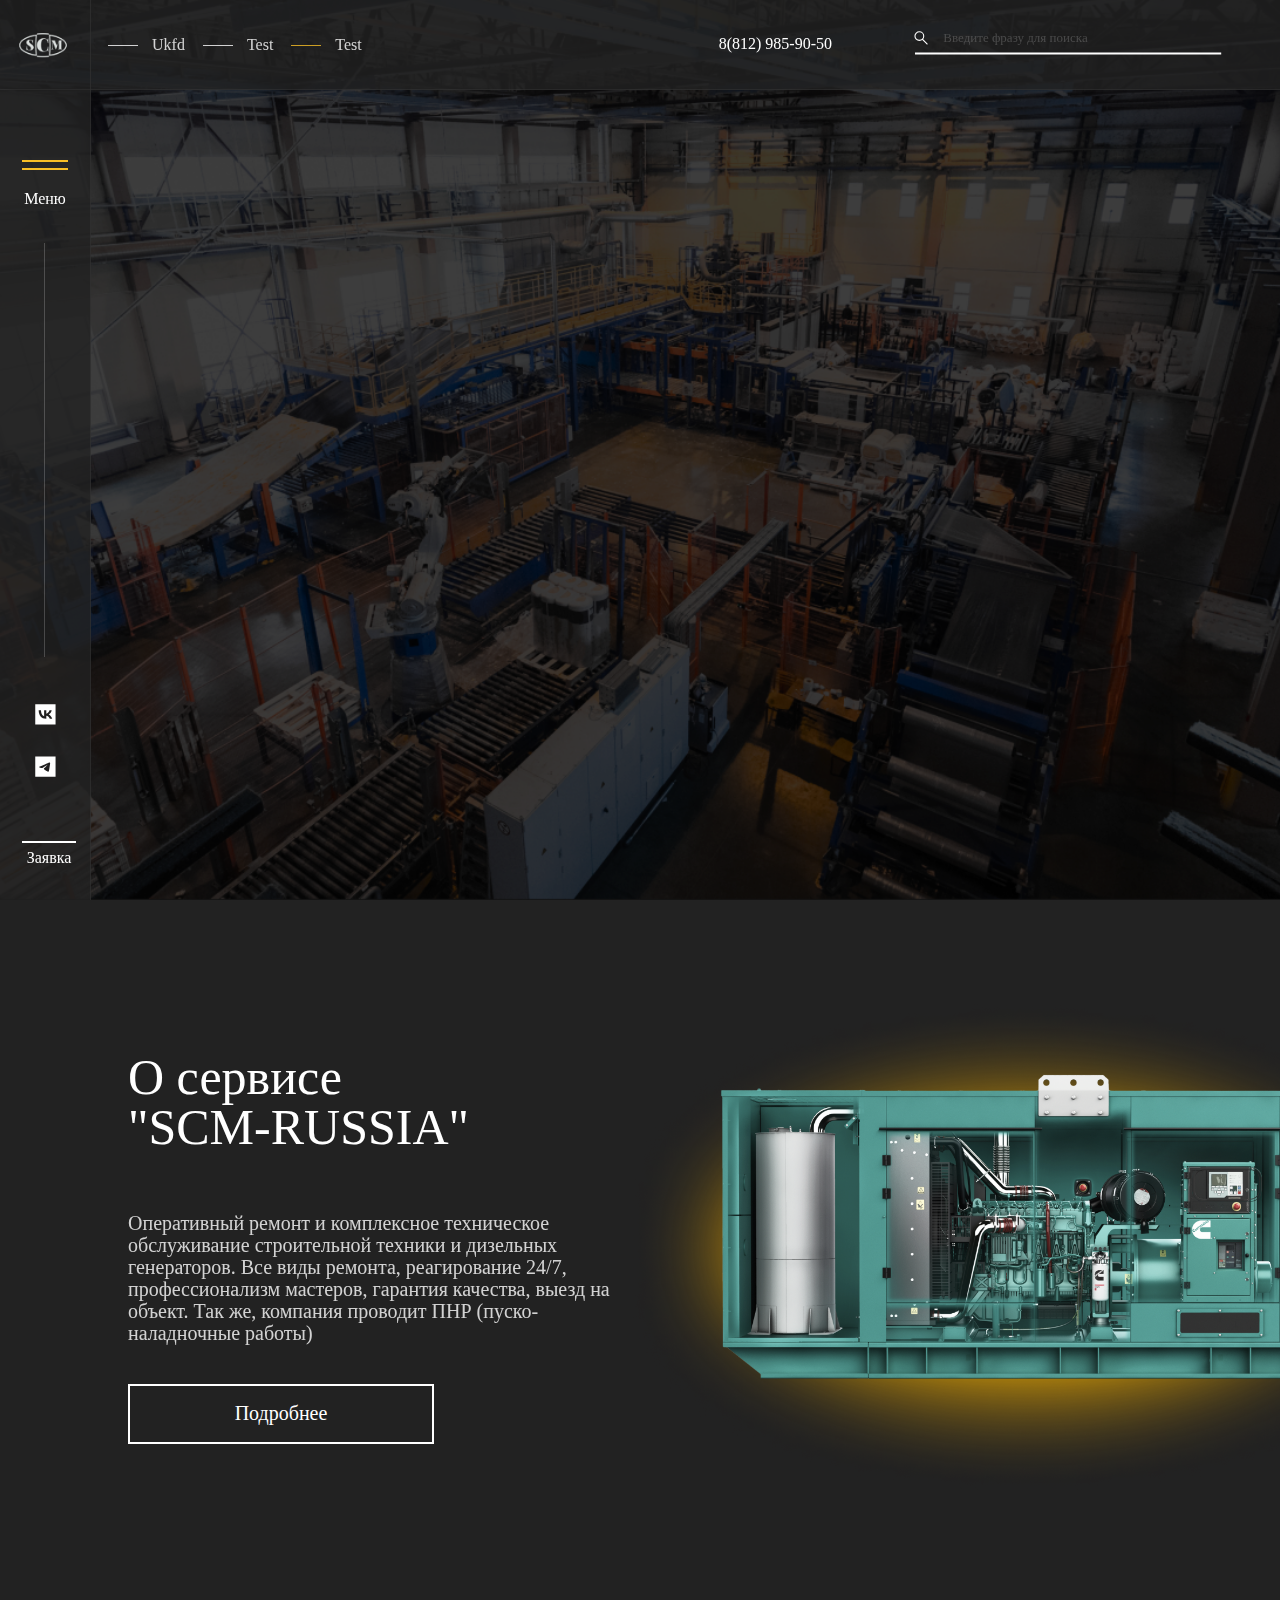
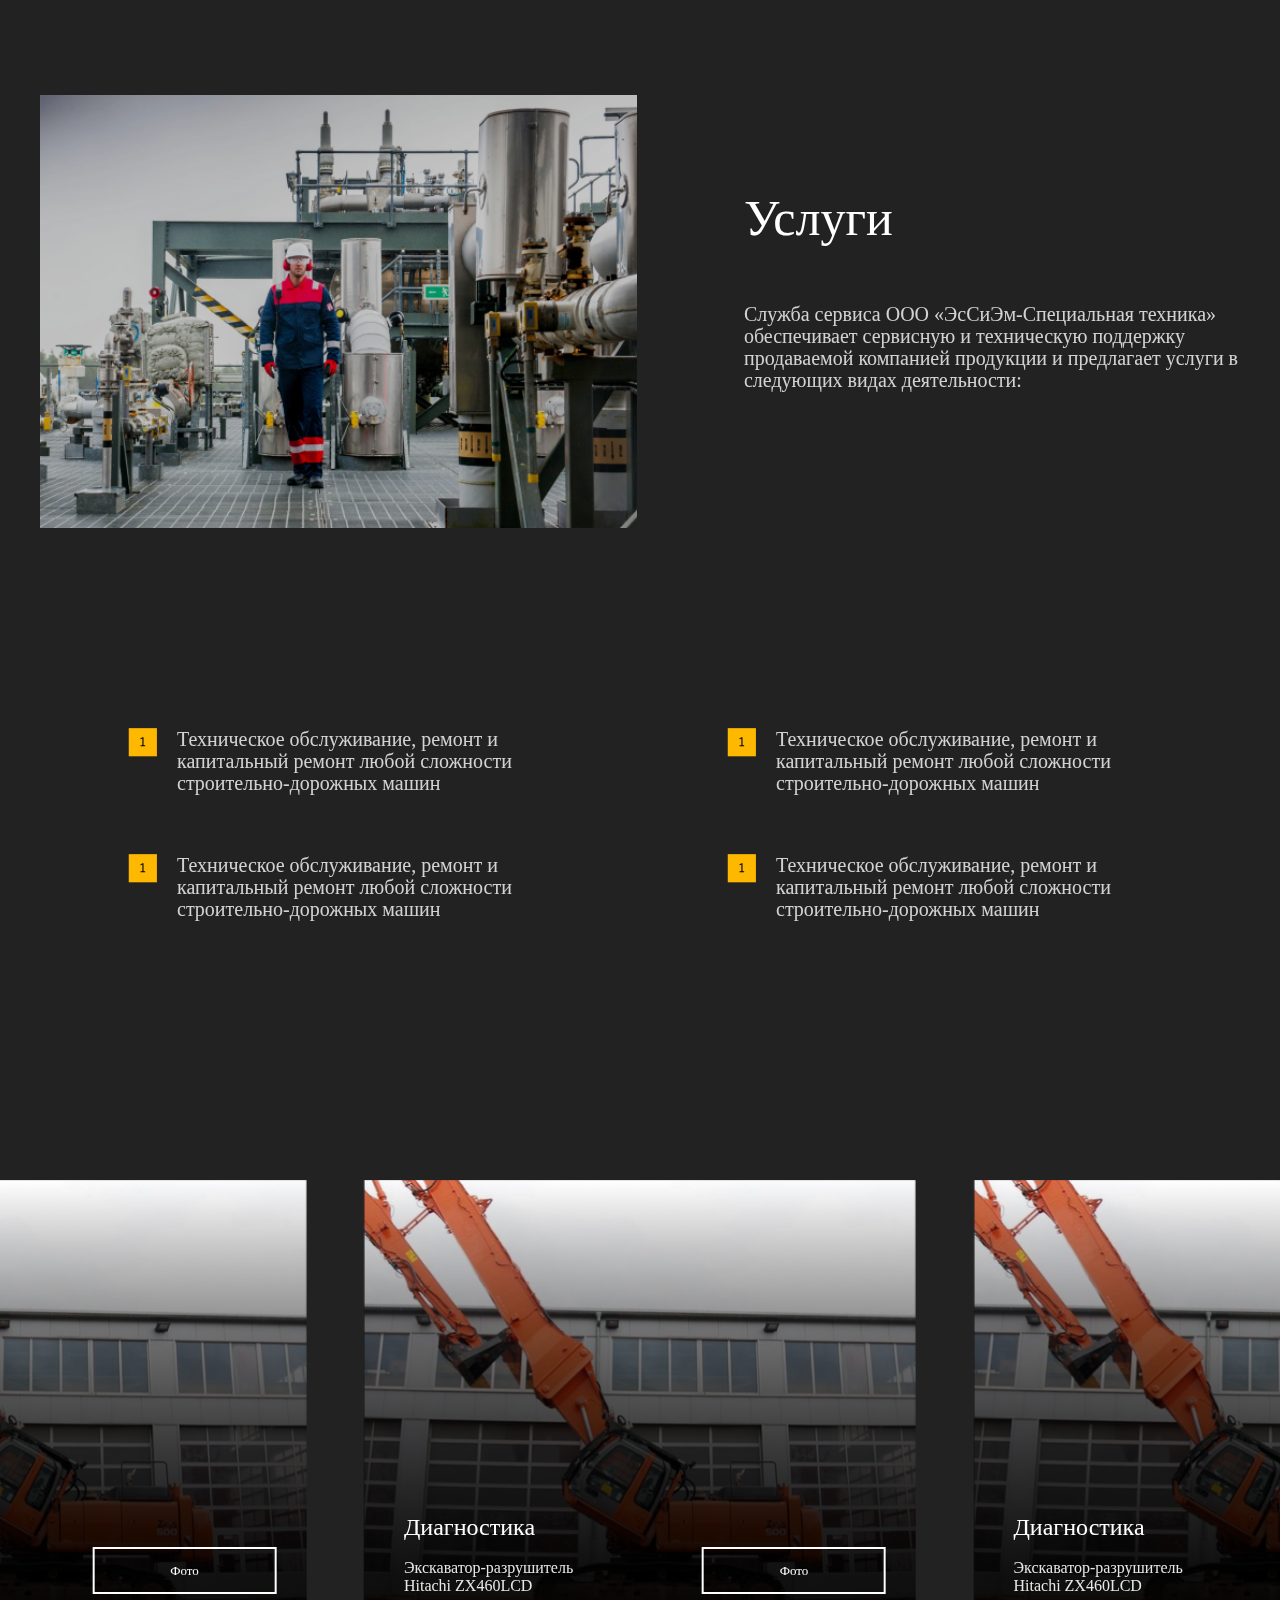
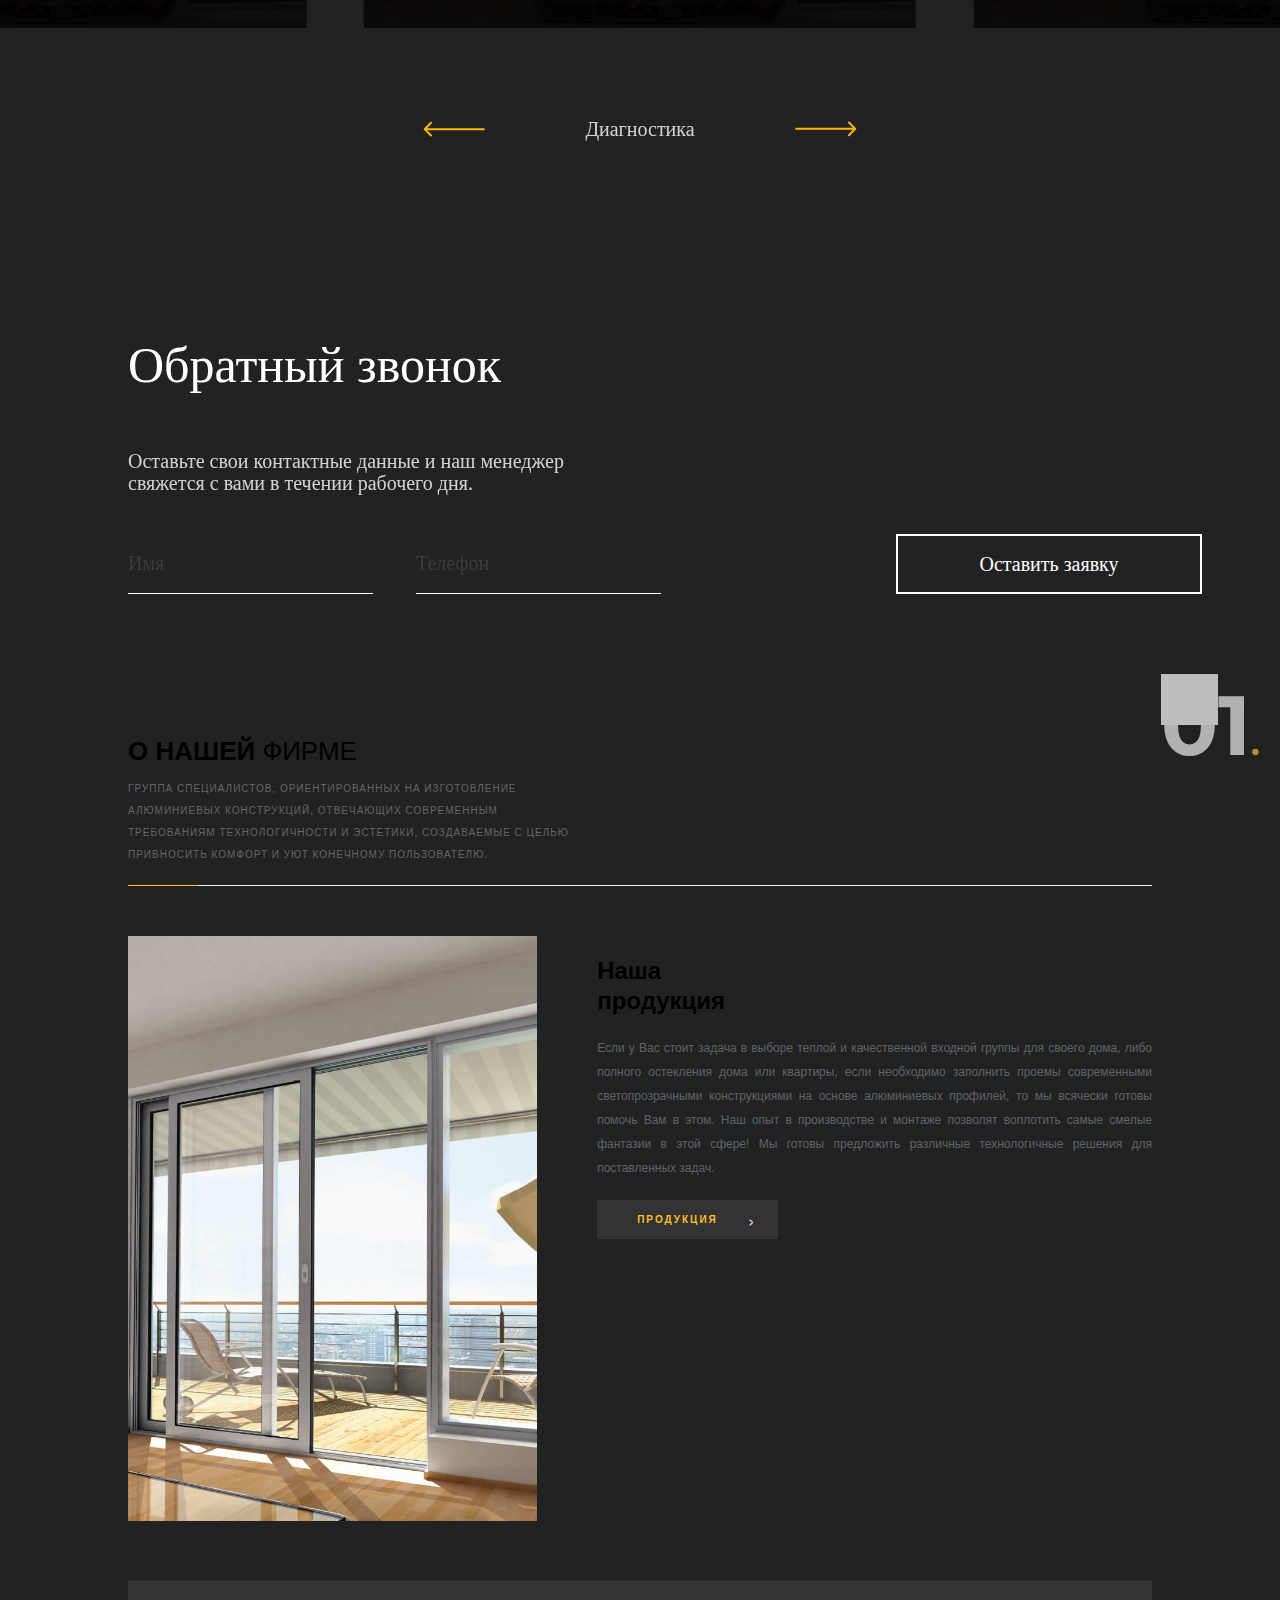
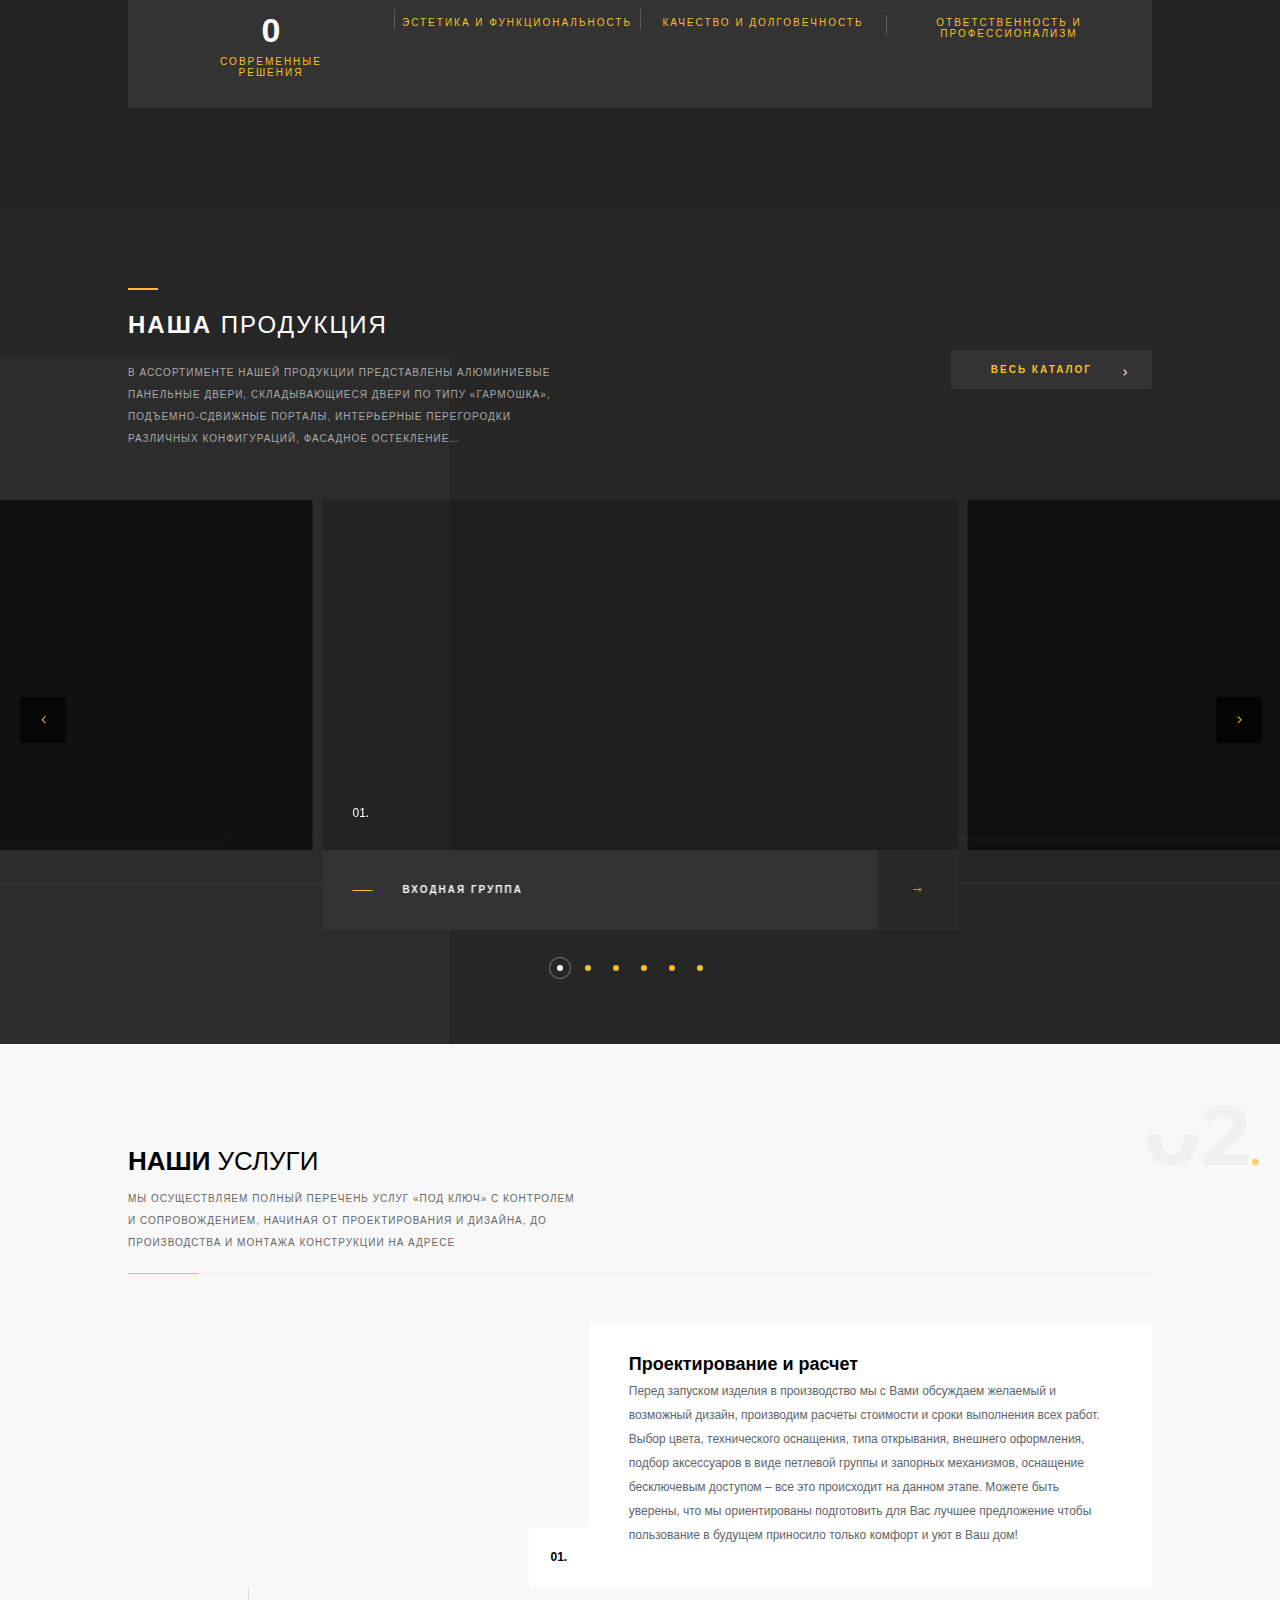
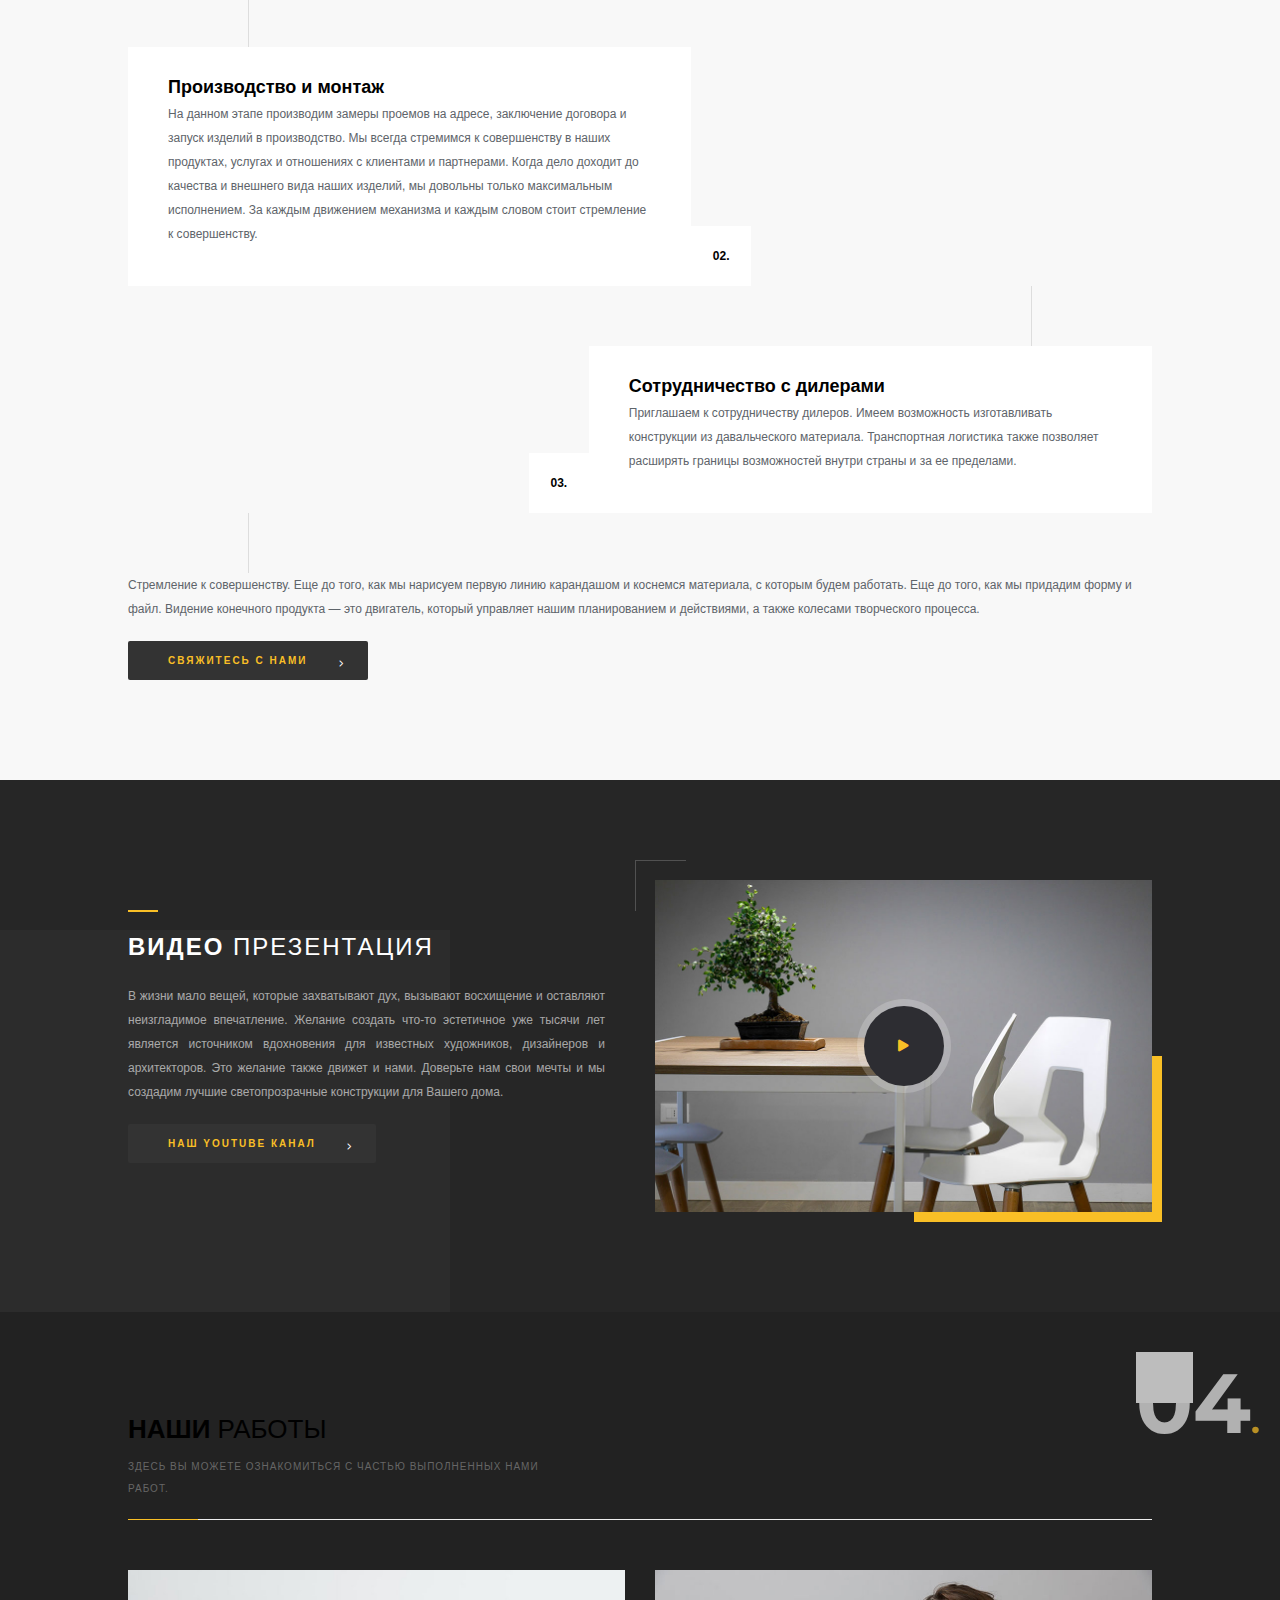
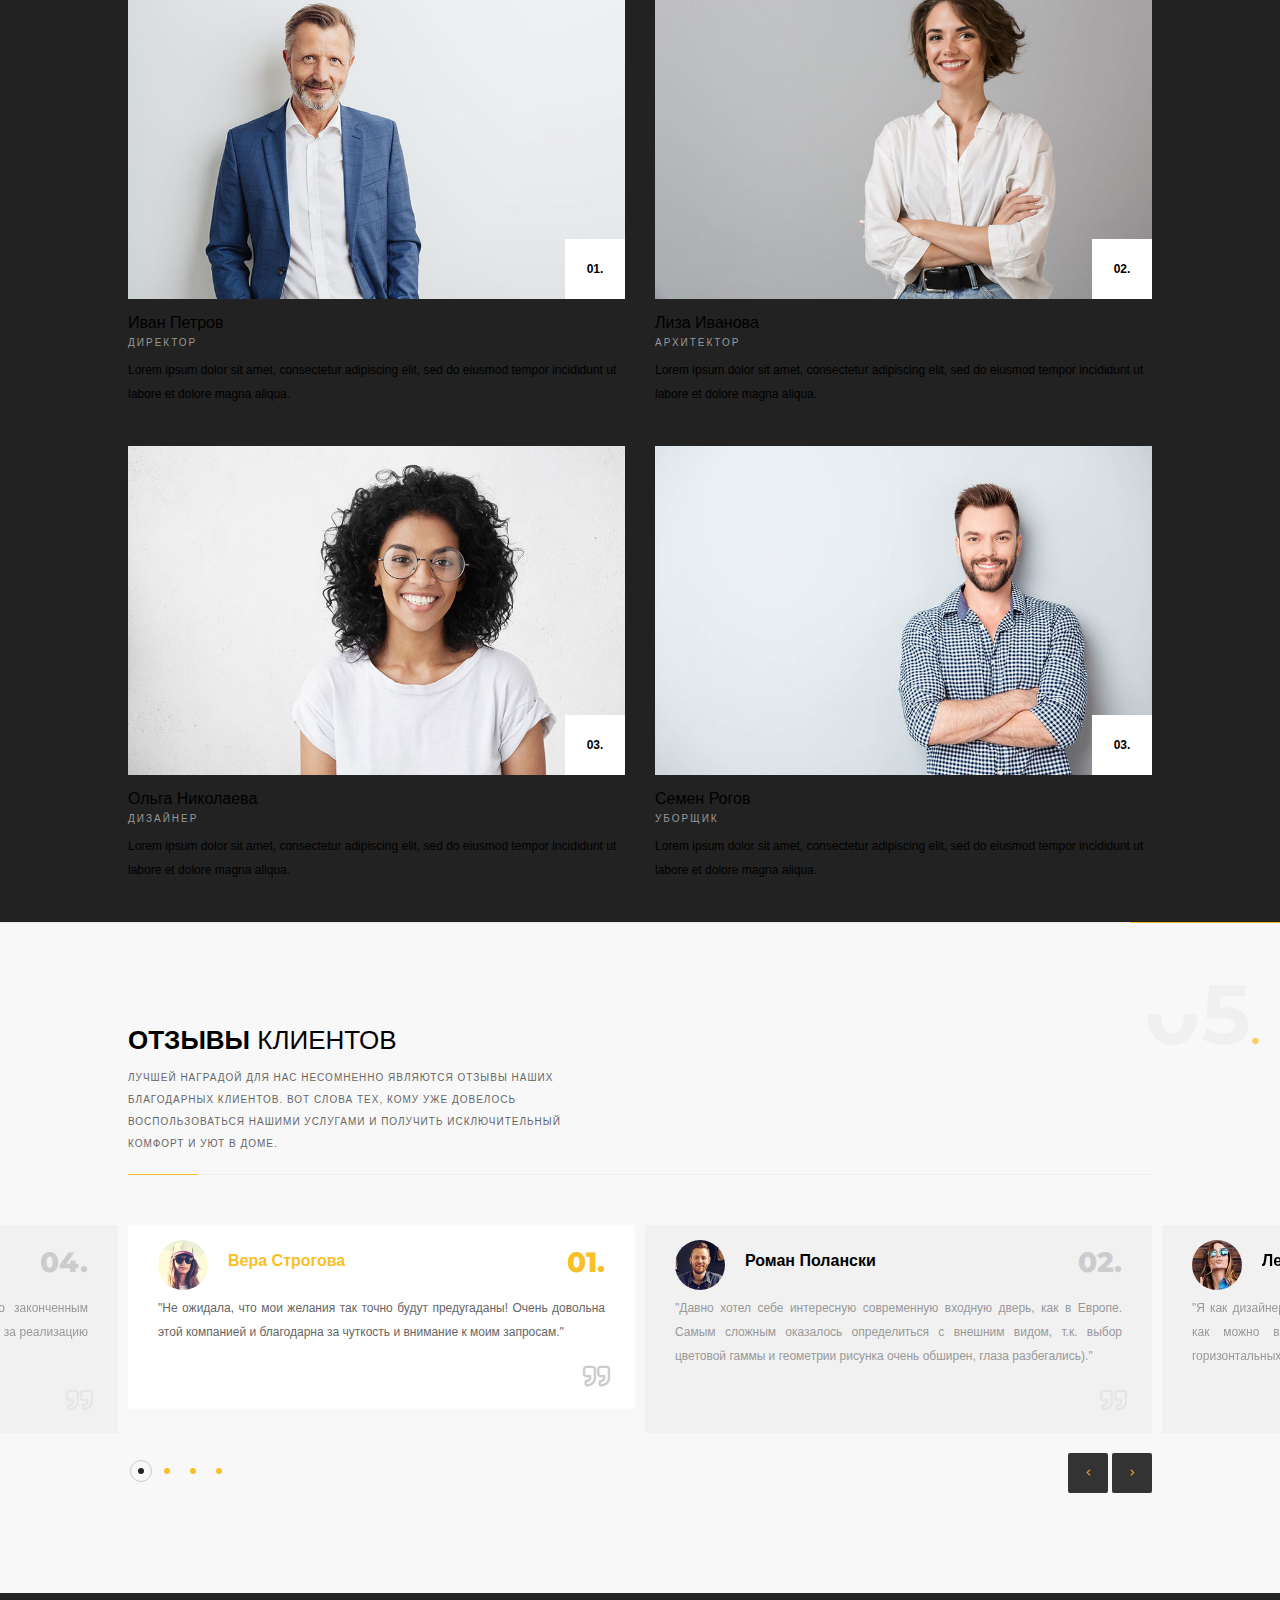
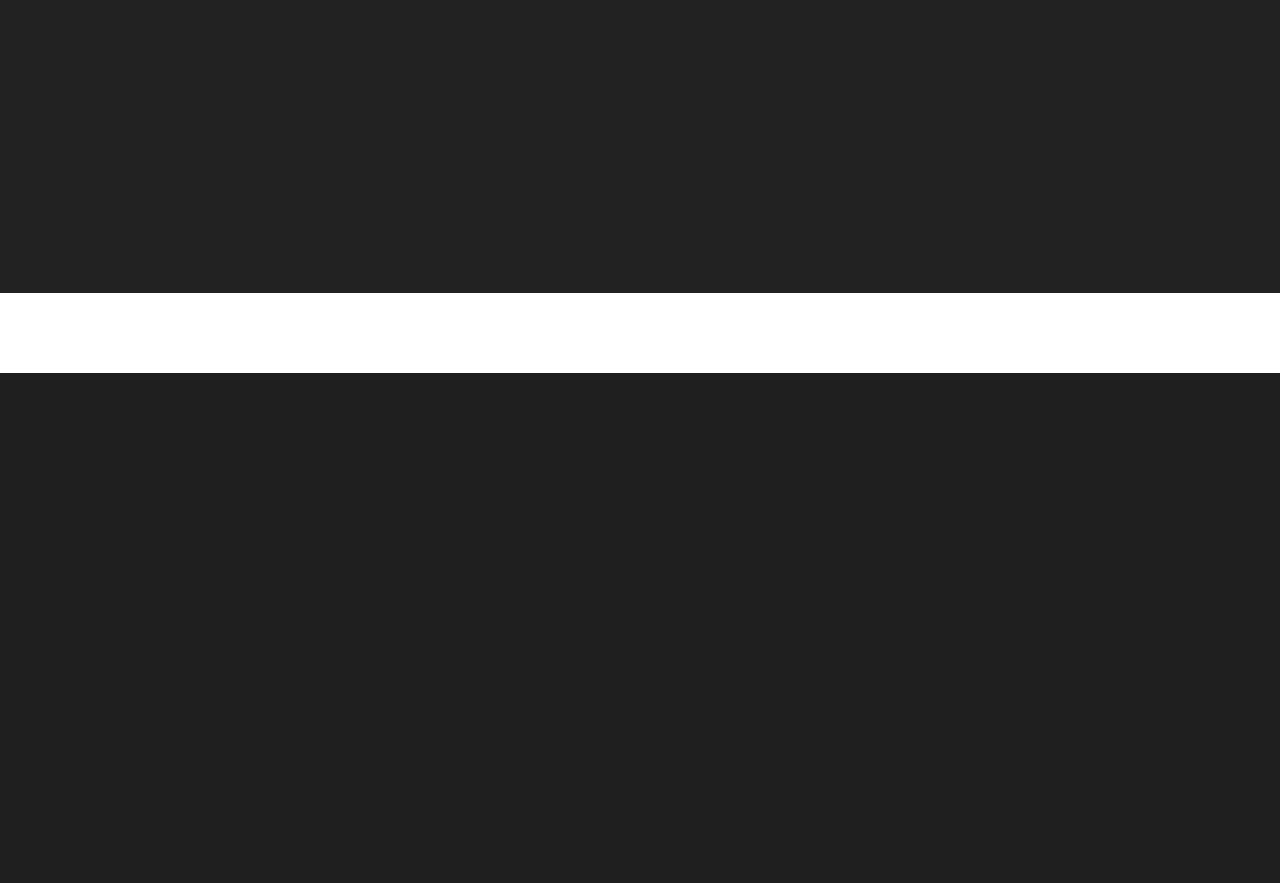
==== commit 936200cd: "add feedback" ====
--- a/index.html
+++ b/index.html
@@ -321,7 +321,26 @@
                                     </div>
                                 </div>
                             </section>
-                            
+                            <section id="sec5" class="scroll-con-sec">
+                                <div class="container">
+                                    <div class="send-request">
+                                        <div class="info-block">
+                                            <h2 class="detailed__title title">
+                                                Обратный звонок
+                                            </h2>
+                                            <div class="info-block__description description_size1 description">
+                                                Оставьте свои контактные данные и наш менеджер свяжется с вами в течении
+                                                рабочего дня.
+                                            </div>
+                                        </div>
+                                        <form class="send-request__form" action="#">
+                                            <input class="send-request__input" placeholder="Имя" type="name">
+                                            <input class="send-request__input send-request__input-margin" placeholder="Телефон" type="phone">
+                                            <button type="submit" class="button detailed_button send-request__button">Оставить заявку</button>
+                                        </form>
+                                    </div>
+                                </div>
+                            </section>
                             <section id="sec1" class="scroll-con-sec">
                                 <div class="container">
                                     <div class="section-title fl-wrap">
@@ -831,9 +850,6 @@
                 <div class="height-emulator fl-wrap"></div>
                 <footer class="main-footer">
                     <div class="container">
-                        <div class="footer-decor">
-                            <canvas id="bg-animation"></canvas>
-                        </div>
                         <div class="footer-inner fl-wrap">
                             <div class="row">
                                 <div class="col-md-4">
--- a/css/style.min.css
+++ b/css/style.min.css
@@ -104,6 +104,60 @@
 .description_size2 {
     max-width: 526px;
     width: calc(321px + (526 - 321) * ((100vw - 576px) / (1400 - 576)));
+}
+
+.send-request__form {
+    display: flex;
+    position: absolute;
+}
+
+.send-request__input::placeholder {
+    opacity: 0.3;
+}
+
+.send-request__input {
+    border: none;
+    border-bottom: 1px solid white;
+    background-color: transparent;
+    color: inherit;
+    outline: none;
+    font-family: 'Muller';
+    font-style: normal;
+    font-weight: 400;
+    font-size: 20px;
+    line-height: 20px;
+    color: #FFFFFF;
+
+}
+
+.send-request__input-margin {
+    margin-left: 43px;
+    margin-right: 235px;
+}
+
+@media only screen and (max-width: 1200px) {
+    .send-request__input-margin {
+        margin-right: 146px;
+    }
+}
+
+@media only screen and (max-width: 976px) {
+    .send-request__form {
+        flex-direction: column;
+        position: relative;
+    }
+
+    .send-request__input-margin {
+        margin-left: 0;
+        margin-right: 0;
+        margin-top: 50px;
+        margin-bottom: 60px;
+    }
+
+    .send-request__input,
+    .send-request__button {
+        width: 275px;
+    }
 }
 
 @media only screen and (max-width: 1060px) {
@@ -373,32 +427,37 @@
     transform: rotate(180deg);
 }
 
-.product-card__navbut{
+.product-card__navbut {
     display: flex;
     justify-content: center;
     margin-top: 90px;
 }
 
-.product-card__navbut_text{
+.product-card__navbut_text {
     margin-left: 100px;
-    margin-right: 100px;;
-}
+    margin-right: 100px;
+    ;
+}
+
+
 
 @media only screen and (max-width: 576px) {
     .product-card__img img {
         width: 100%;
     }
 
-    .product-card__navbut_text{
+    .product-card__navbut_text {
         margin-left: 50px;
-        margin-right: 50px;;
+        margin-right: 50px;
+        ;
     }
 
 
     .product-card__button {
         display: none;
     }
-    .product-slider{
-        margin:auto 10px;
+
+    .product-slider {
+        margin: auto 10px;
     }
 }--- a/css/style.css
+++ b/css/style.css
@@ -6811,7 +6811,7 @@
 	}
 }
 
-@media only screen and (max-width: 1064px) {
+@media only screen and (max-width: 1200px) {
 	.main-header {
 		width: 100%;
 	}
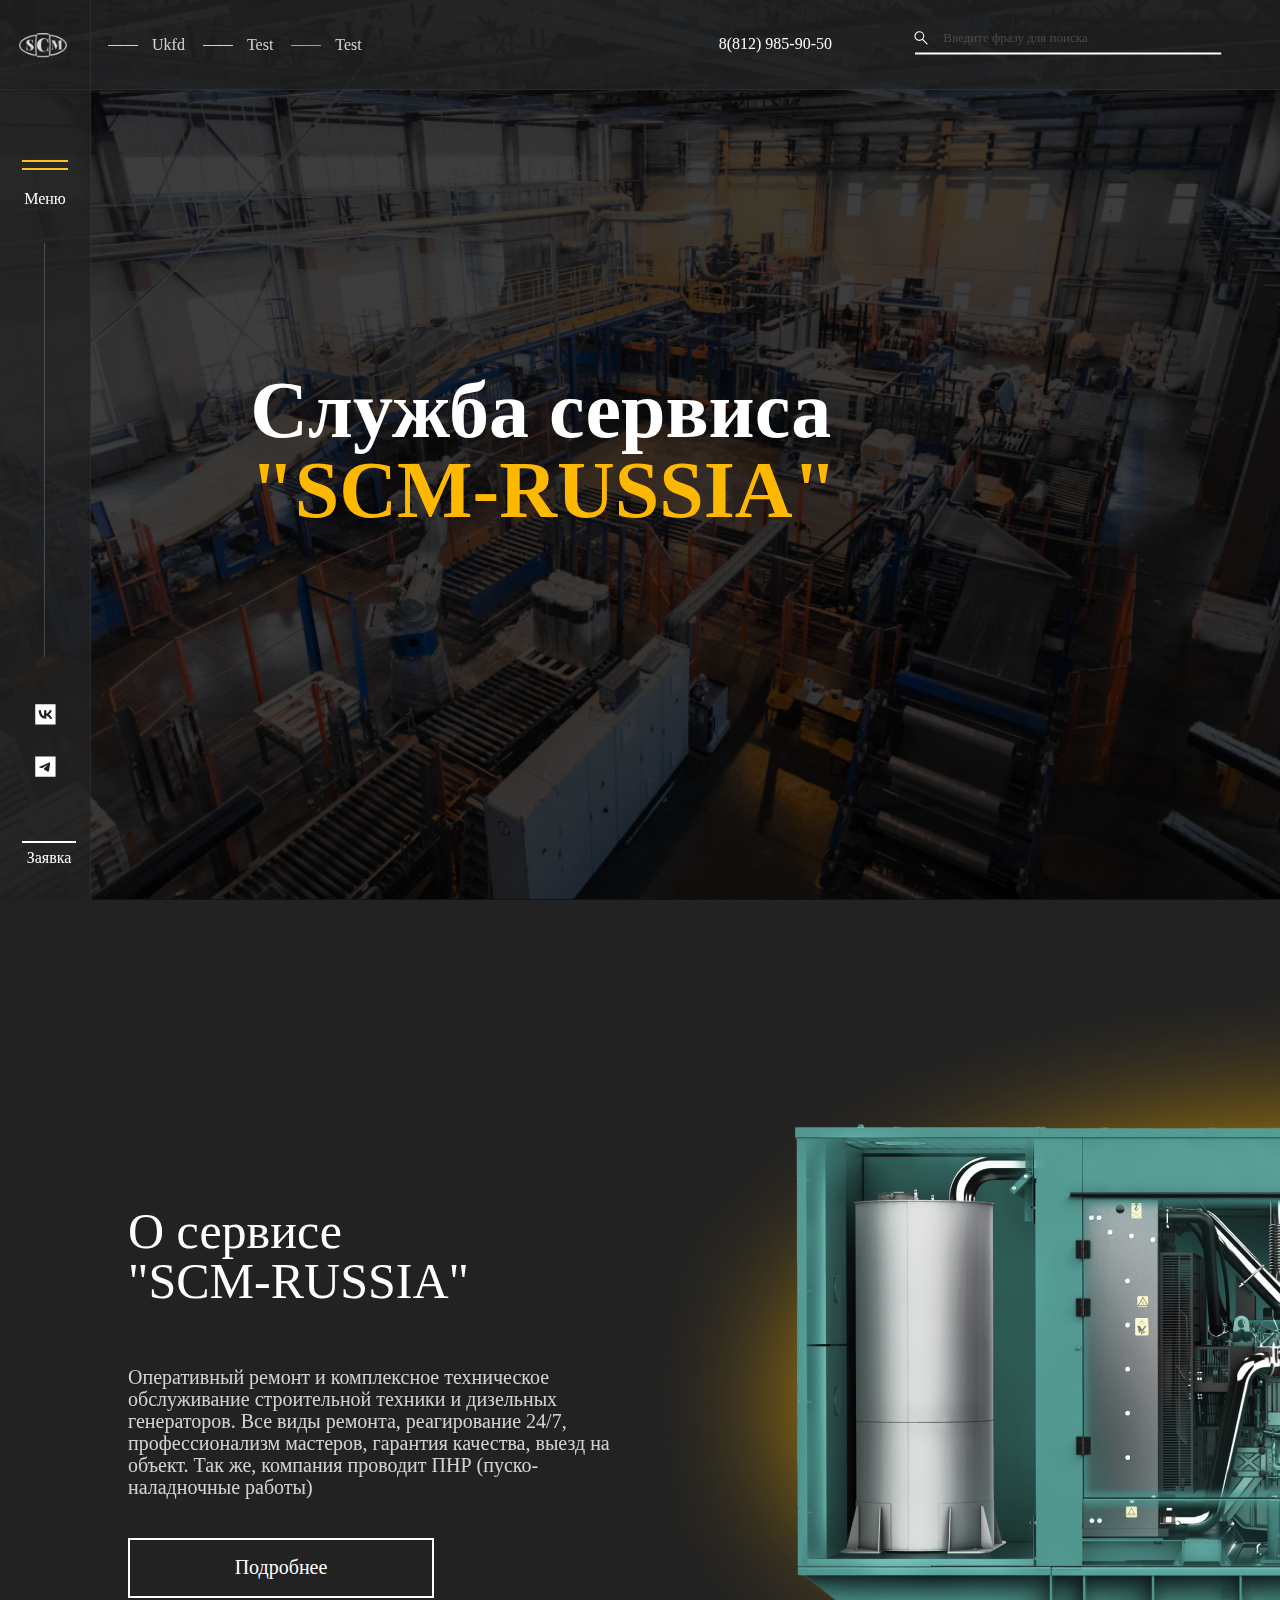
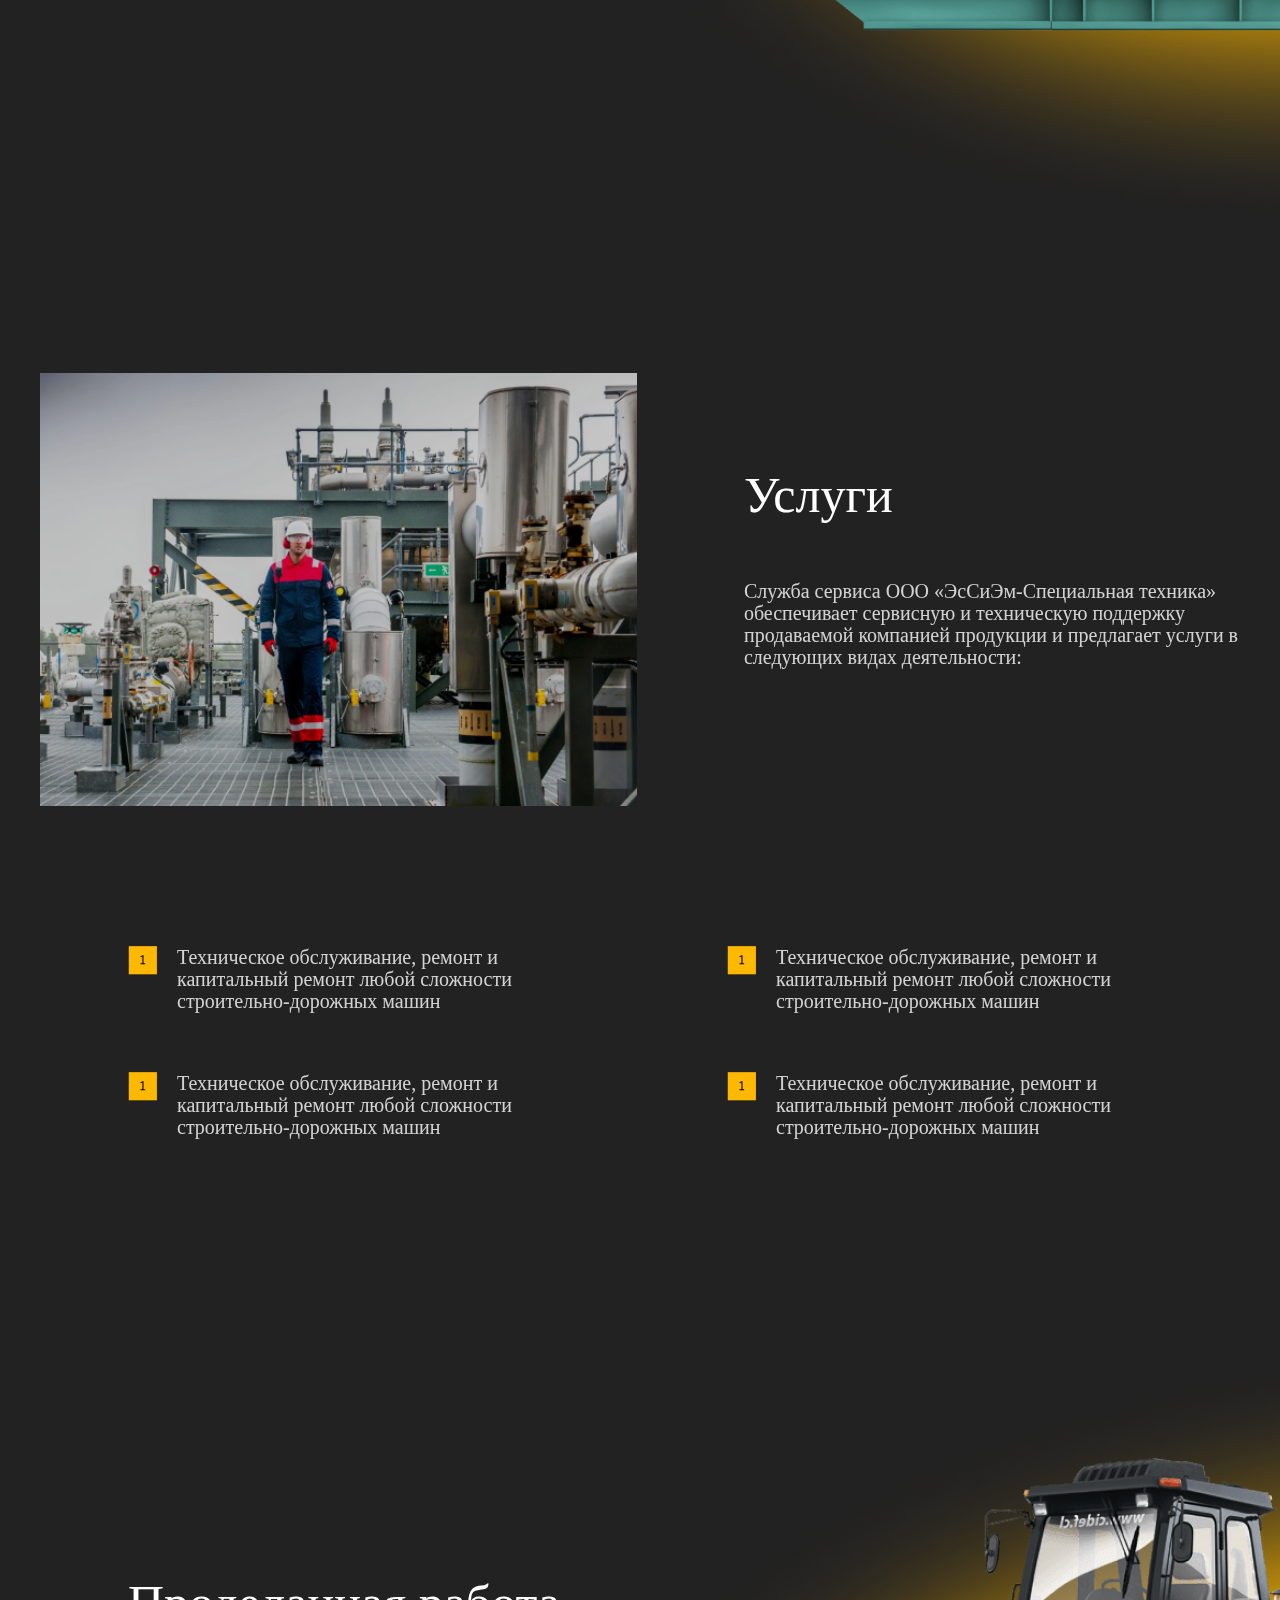
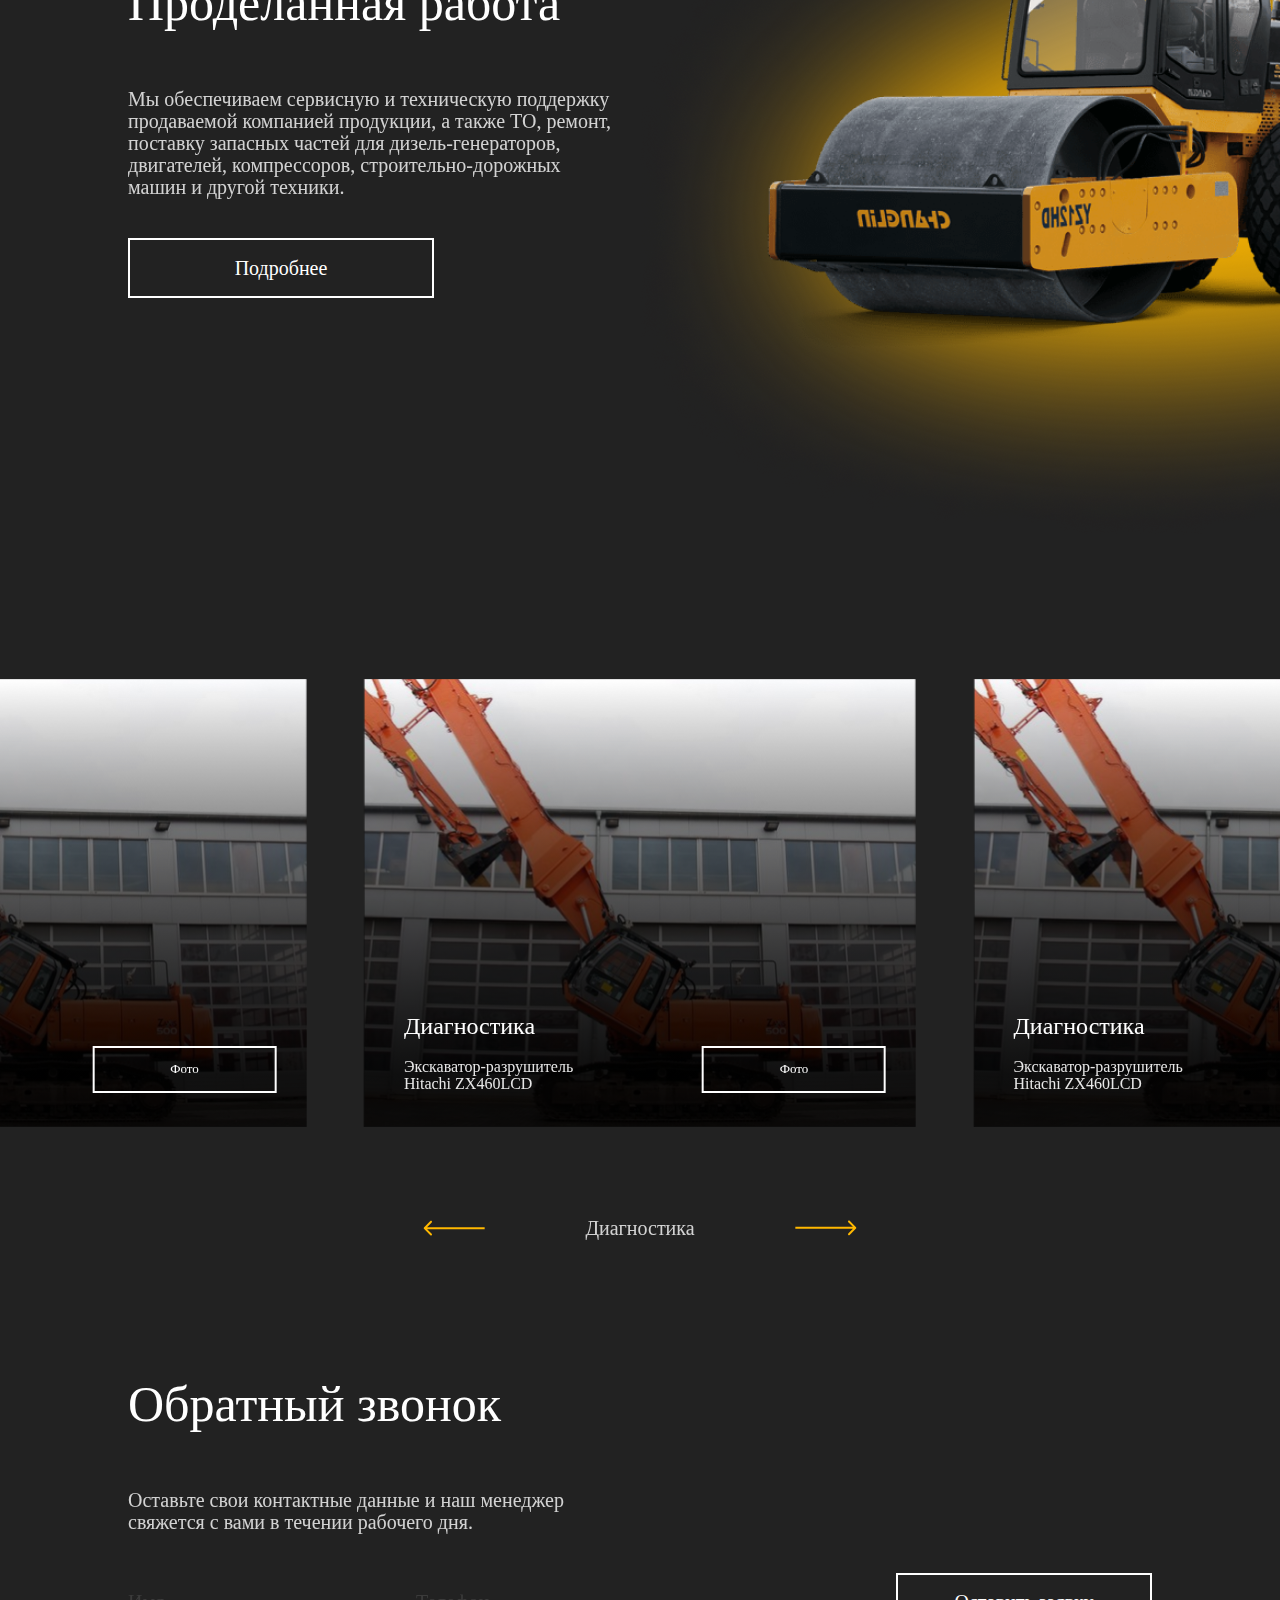
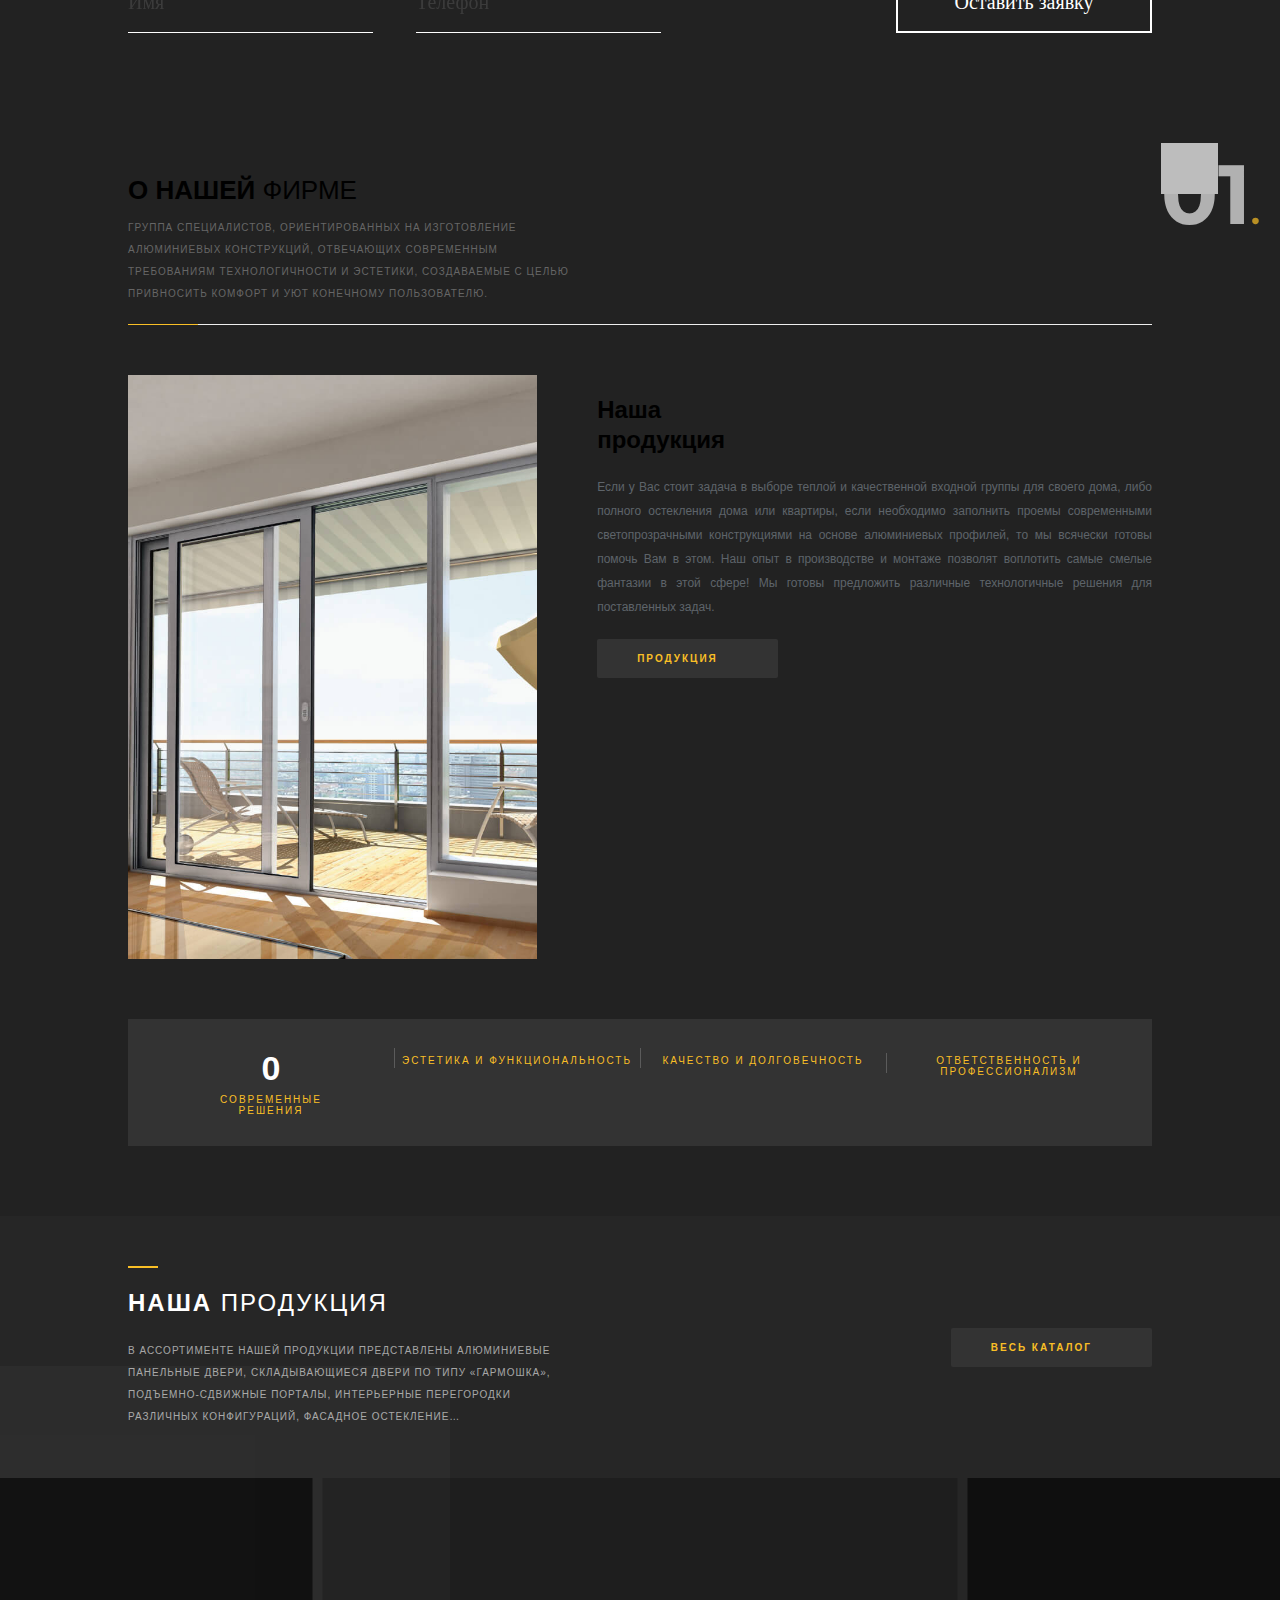
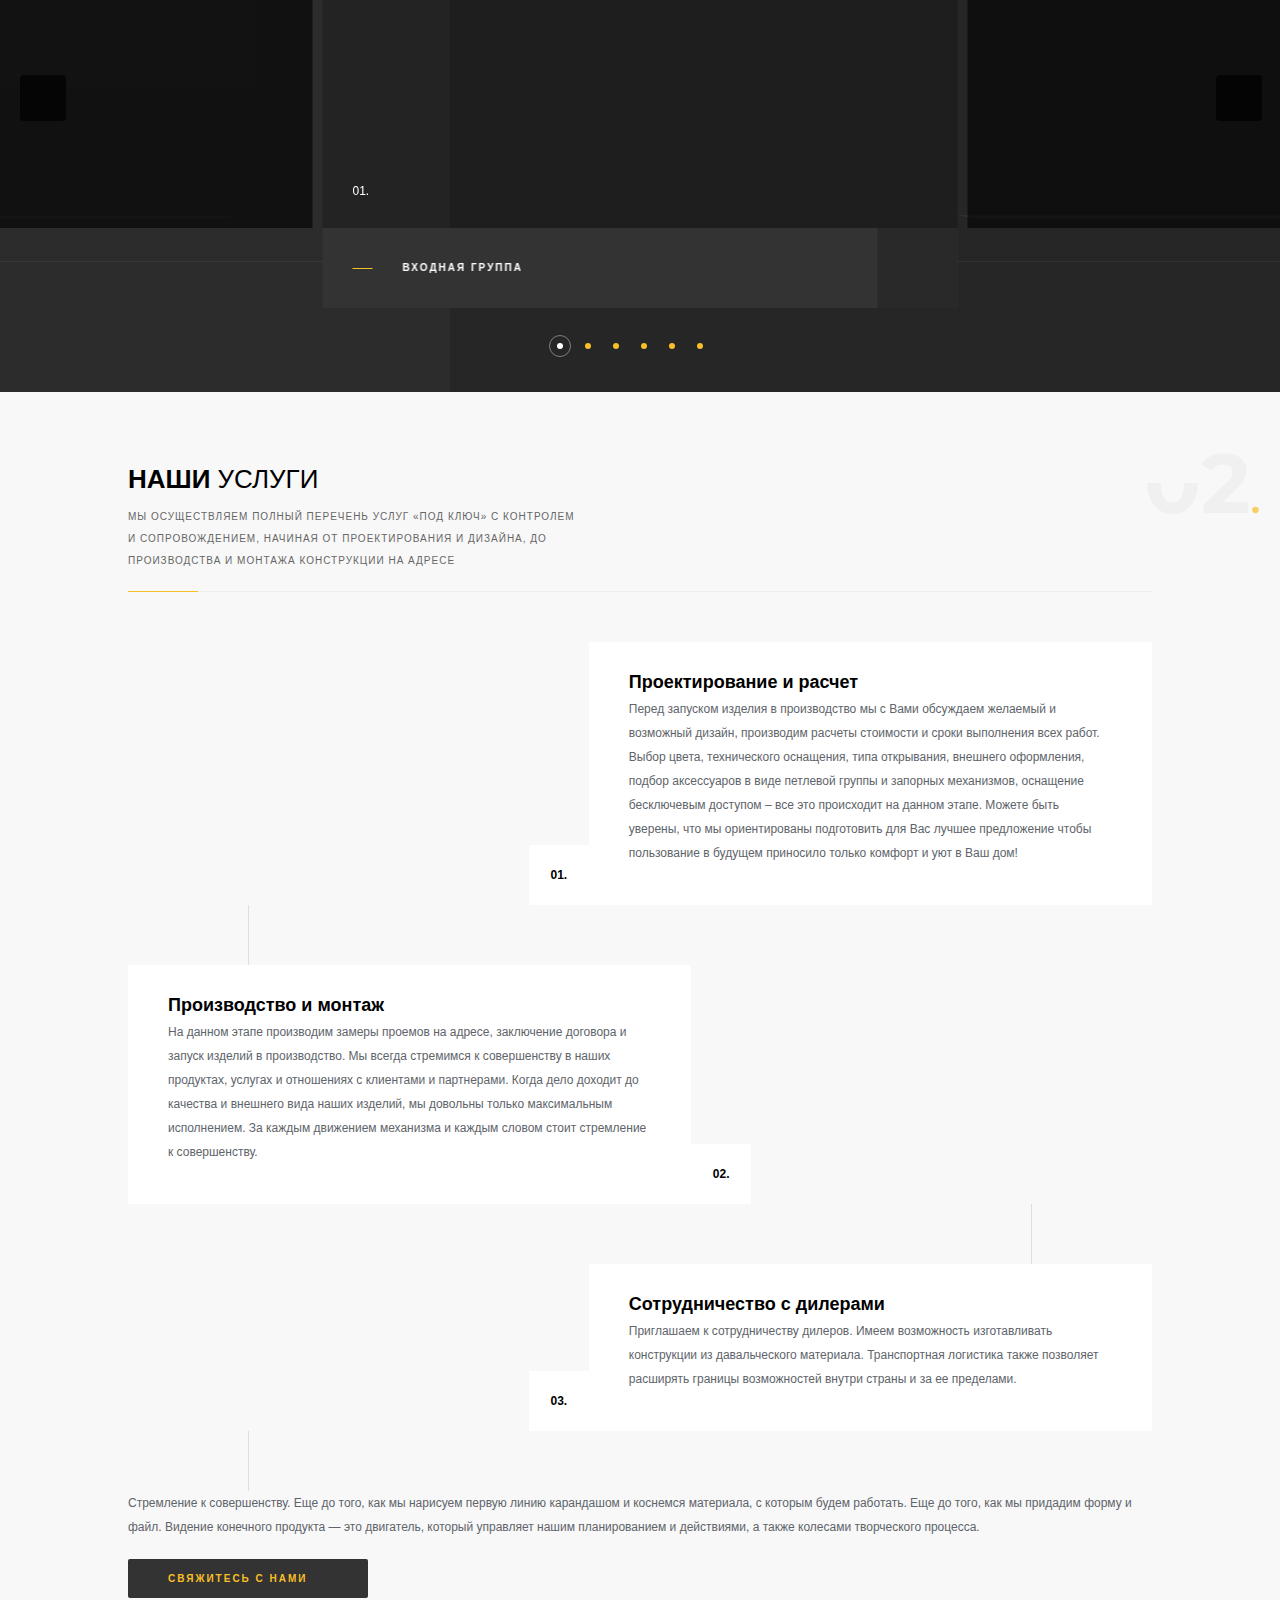
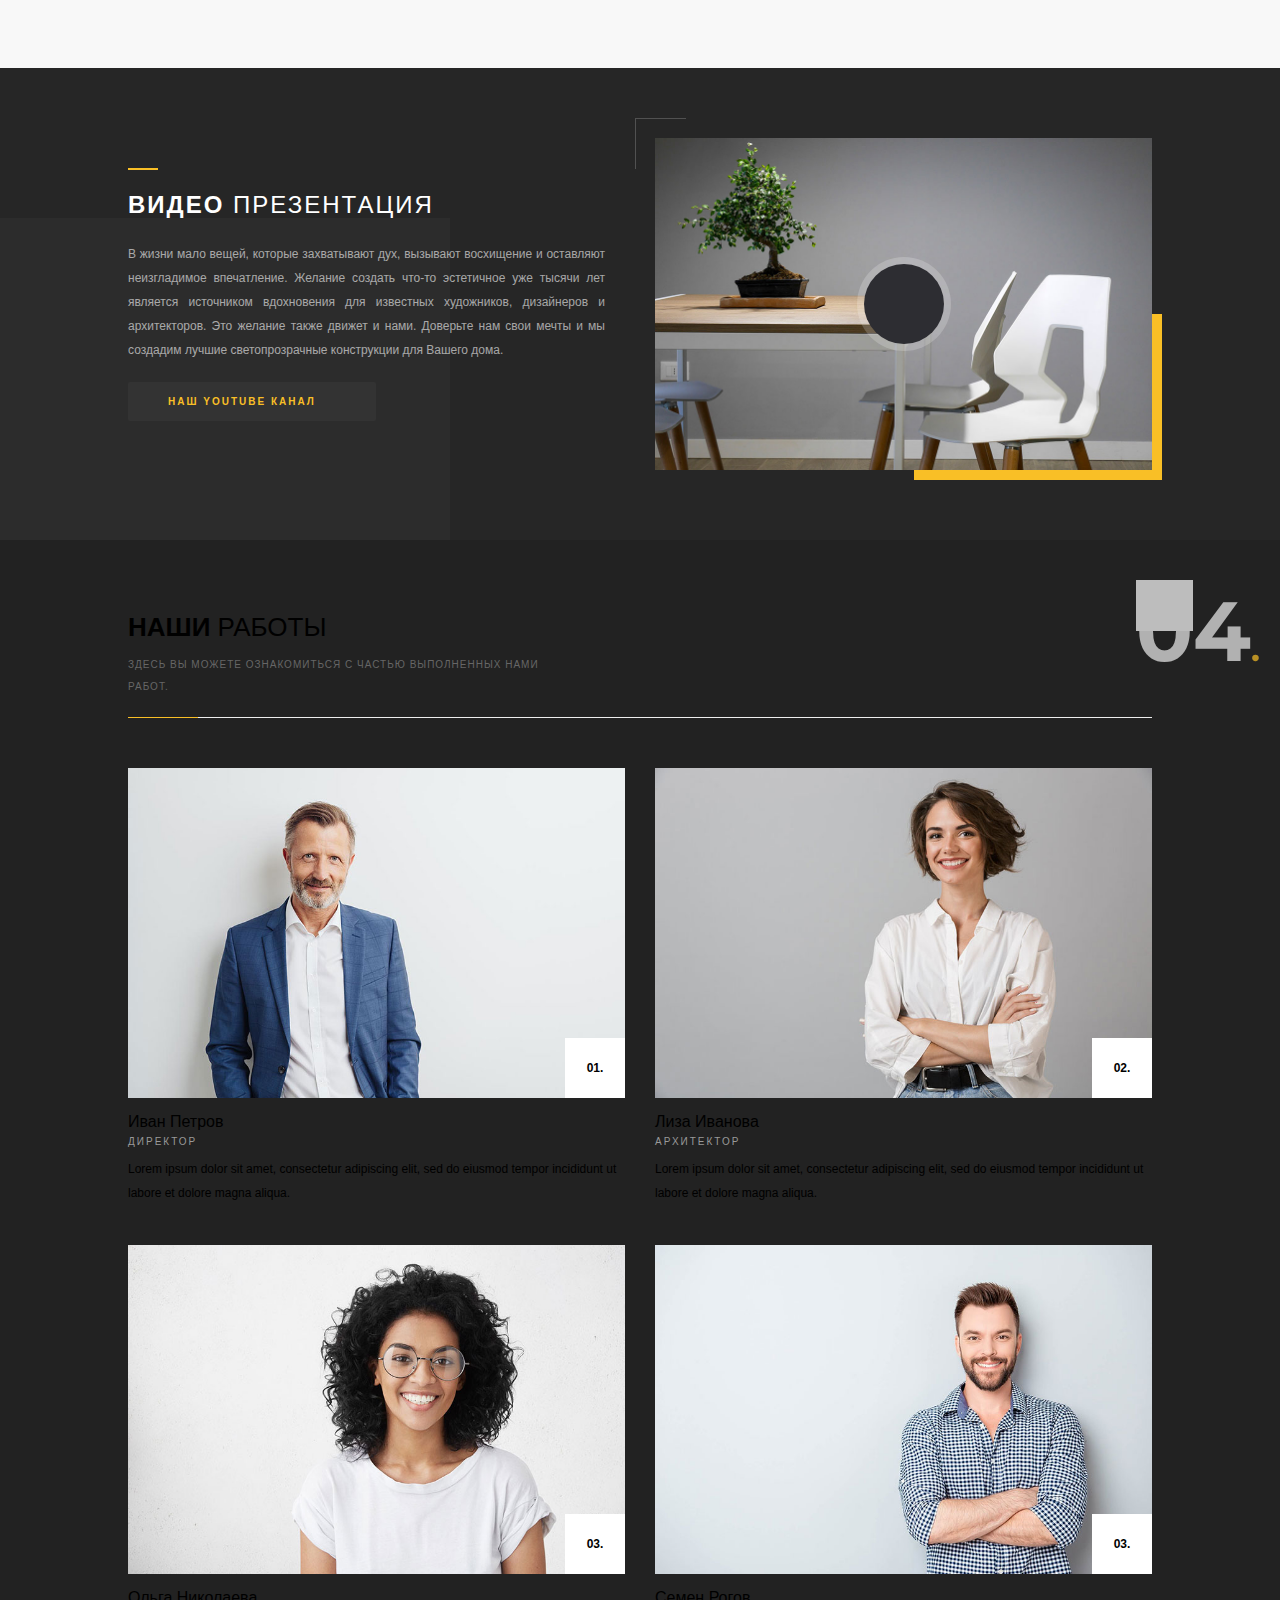
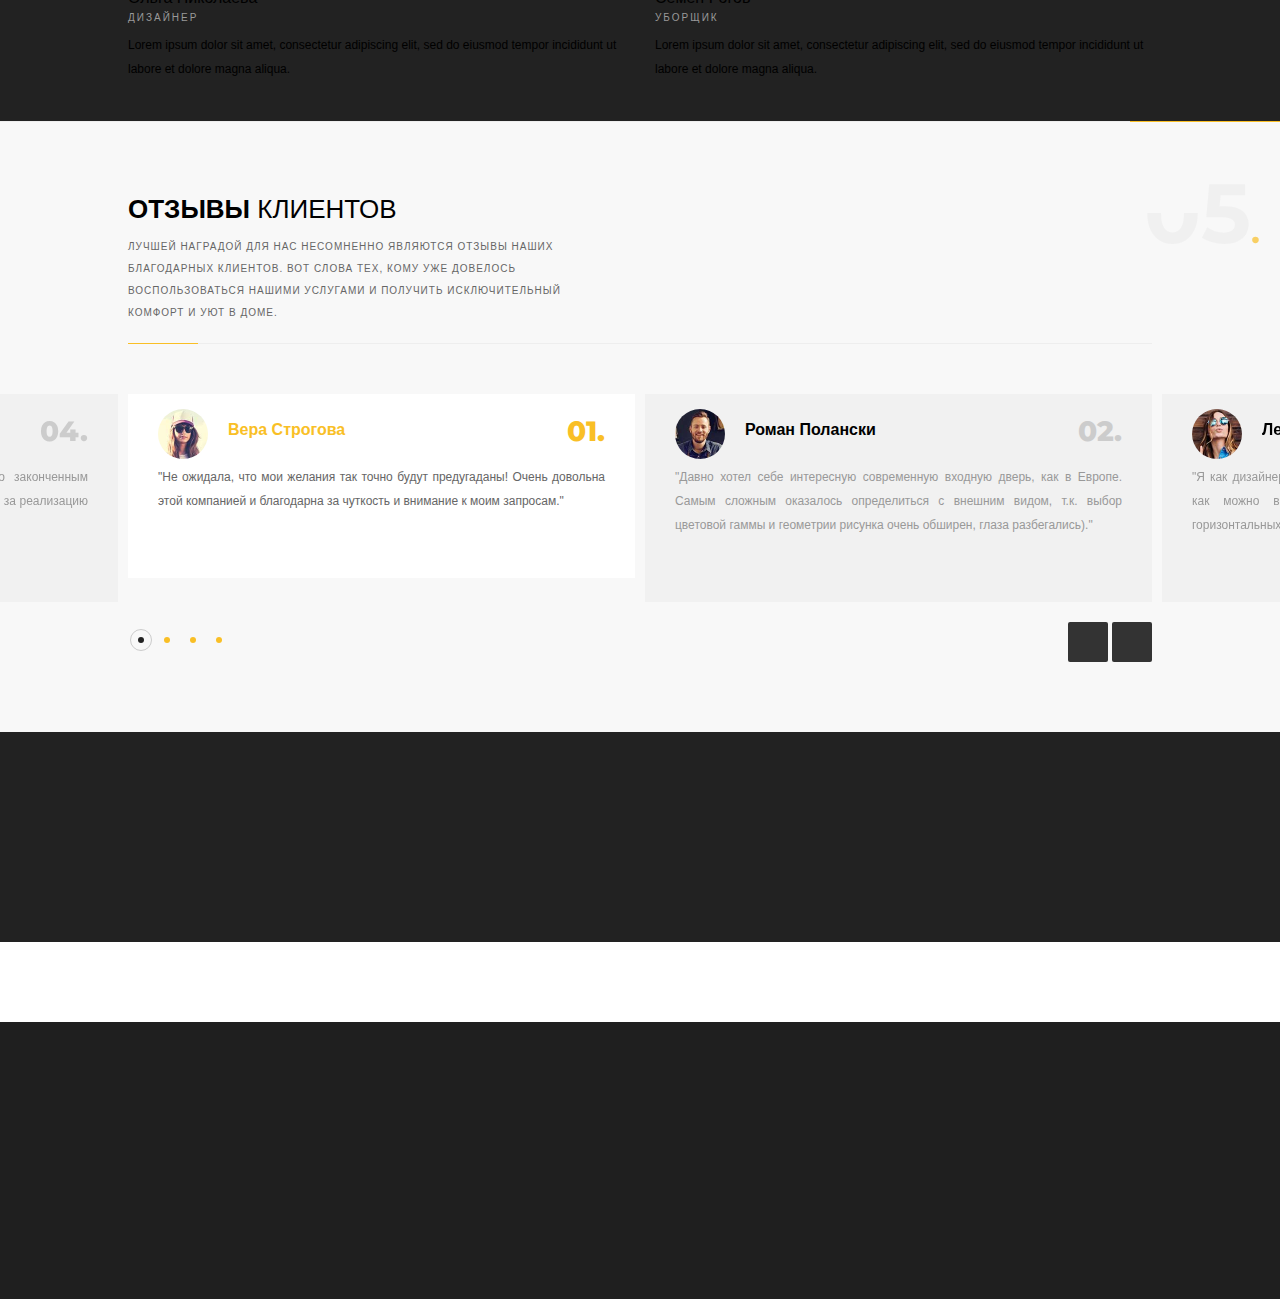
==== commit 2d0f894f: "upd" ====
--- a/index.html
+++ b/index.html
@@ -129,9 +129,10 @@
                 <div class="nav-holder-dec"></div>
                 <div class="nav-overlay"></div>
                 <div class="hero-wrap fl-wrap full-height scroll-con-sec" id="sec0">
-                    <div class="full-height fl-wrap">
+                    <div class="full-height fl-wrap main-title-header">
                         <div class="main-title">
-                            Служба сервиса <br> "SCM-RUSSIA"
+                            Служба сервиса <br>
+                            <div class="main-titlle-color">"SCM-RUSSIA"</div>
                         </div>
                         <div class="bg" data-bg="images/umit-yildirim-3M9ZErOt3Rs.png" data-swiper-parallax="20%"></div>
                         <div class="overlay"></div>
@@ -232,8 +233,29 @@
                                     </div>
                                 </div>
                             </section>
+                            <section id="sec1" class="scroll-con-sec">
+                                <div class="container">
+                                    <div class="detailed">
+                                        <div class="info-block">
+                                            <h2 class="detailed__title title">
+                                                Проделанная работа
+                                            </h2>
+                                            <div class="info-block__description description_size1 description">
+                                                Мы обеспечиваем сервисную и техническую поддержку продаваемой компанией
+                                                продукции, а также ТО, ремонт, поставку запасных частей для
+                                                дизель-генераторов, двигателей, компрессоров, строительно-дорожных машин
+                                                и другой техники.
+                                            </div>
+                                            <a href="#" class="button detailed_button">Подробнее</a>
+                                        </div>
+                                        <div class="info-block__image">
+                                            <img src="images/img-katok.png" alt="poster">
+                                        </div>
+                                    </div>
+                                </div>
+                            </section>
                             <section id="sec4" class="scroll-con-sec">
-                                <div class="fl-wrap ">
+                                <div class="fl-wrap">
                                     <div class="product-slider swiper-container">
                                         <div class="product-slider_wrapper swiper-wrapper">
                                             <div class="product-slider_slide swiper-slide">
@@ -335,8 +357,11 @@
                                         </div>
                                         <form class="send-request__form" action="#">
                                             <input class="send-request__input" placeholder="Имя" type="name">
-                                            <input class="send-request__input send-request__input-margin" placeholder="Телефон" type="phone">
-                                            <button type="submit" class="button detailed_button send-request__button">Оставить заявку</button>
+                                            <input class="send-request__input send-request__input-margin"
+                                                placeholder="Телефон" type="phone">
+                                            <button type="submit"
+                                                class="button detailed_button send-request__button">Оставить
+                                                заявку</button>
                                         </form>
                                     </div>
                                 </div>
@@ -852,84 +877,60 @@
                     <div class="container">
                         <div class="footer-inner fl-wrap">
                             <div class="row">
-                                <div class="col-md-4">
-                                    <div class="footer-logo">
-                                        <img src="images/logo.png" alt>
-                                    </div>
-                                    <div class="footer_text  footer-box fl-wrap">
-                                        <p>По всем вопросам касательно сотрудничества Вы можете обращаться на
-                                            электронную почту по форме обратной связи, расположенной выше. Мы всегда
-                                            открыты для диалога</p>
-                                    </div>
-                                </div>
-                                <div class="col-md-4">
-                                    <div class="footer-header fl-wrap"><span>01.</span> Контакты</div>
-                                    <div class="footer-contacts footer-box fl-wrap">
-                                        <ul>
-                                            <li><span>Звоните :</span><a href="tel:+79111112101">+7 (911) 111-21-01</a>,
-                                                <a href="tel:+79111635818">+7 (911) 163-58-18</a></li>
-                                            <li><span>Пишите :</span><a
-                                                    href="mailto:sale@alustars.ru">SALE@ALUSTARS.RU</a></li>
-                                            <li><span>Наш адрес :</span><a href="contact.php">Г.ВСЕВОЛОЖСК, ЮЖНОЕ ШОССЕ
-                                                    134, ОФИС 303,2</a></li>
-                                        </ul>
-                                    </div>
-                                    <a href="javascript:void(0);" class="fc_button btn float-btn">Юридическая
-                                        информация</a>
-                                    <div class="ur-box">
-                                        <p><span>ИНН:</span> 4706043726</p>
-                                        <p><span>КПП:</span> 470601001</p>
-                                        <p><span>ОГРН:</span> 121470018246</p>
-                                        <p><span>ОКВЭД:</span> 25.12</p>
-                                        <p><span>Р/сч:</span> 40702810155000099366</p>
-                                        <p><span>Наименование банка:</span> <br>СЕВЕРО-ЗАПАДНЫЙ БАНК ПАО СБЕРБАНК</p>
-                                        <p><span>Корр.сч:</span> 30101810500000000653</p>
-                                        <p><span>БИК:</span> 044030653</p>
-                                    </div>
-                                </div>
-                                <div class="col-md-4">
-                                    <div class="footer-header fl-wrap"><span>02.</span> Подписка</div>
-                                    <div class="footer-box fl-wrap">
-                                        <p>Хотите быть в курсе последних новостей и предложений? Подпишитесь на рассылку
-                                            и получайте интересные предложения.</p>
-                                        <div class="subcribe-form fl-wrap">
-                                            <form id="subscribe" class="fl-wrap">
-                                                <input class="enteremail" name="email" id="subscribe-email"
-                                                    placeholder="Ваш Email" spellcheck="false" type="text">
-                                                <button type="submit" id="subscribe-button"
-                                                    class="subscribe-button">Отправить</button>
-                                                <label for="subscribe-email" class="subscribe-message"></label>
-                                            </form>
-                                        </div>
-                                    </div>
-                                </div>
+                                <!-- <div class="footer"> -->
+                                <div class="footer_contact col-md-3 col-sm-4 col-sm-6">
+                                    <div class="footer_contact__title">
+                                        Санкт-Петербург:
+                                    </div>
+                                    <div class="footer_contact__description footer-contact__middle">пер.
+                                        Подъездной,
+                                        д. 18, литера В, помещ. 200
+                                    </div>
+                                    <div class="footer_contact__description">8(812) 380-85-00</div>
+                                </div>
+                                <div class="footer_contact col-md-3 col-sm-4 col-sm-6">
+                                    <div class="footer_contact__title">
+                                        Санкт-Петербург:
+                                    </div>
+                                    <div class="footer_contact__description footer-contact__middle">пер.
+                                        Подъездной,
+                                        д. 18, литера В, помещ. 200
+                                    </div>
+                                    <div class="footer_contact__description">8(812) 380-85-00</div>
+                                </div>
+                                <div class="footer_copiright-middle col-md-3 col-sm-8">
+                                    <div class="footer_copiright_text">
+                                        © 2022 SUPER APPARATU &thinsp;
+                                    </div>
+                                    <div class="footer_copiright_text">
+                                        Все права защищены.
+                                    </div>
+                                </div>
+                                <div class="footer_copiright col-md-3 col-sm-5">
+                                    <div class="footer_copiright_text footer_copiriight_text-wk">
+                                        Разработка сайта: &thinsp;
+                                    </div>
+                                    <div class="footer_copiright_text footer_copiriight_text-wk">
+                                        WORKET BRAND
+                                    </div>
+                                </div>
+                                <!-- </div> -->
                             </div>
                         </div>
-                        <div class="subbfooter fl-wrap">
-                            <div class="policy-box">
-                                <span> &#169; Alustars.ru 2022 / Все права защищены. </span>
-                            </div>
-                            <div class="footer-solcial">
-                                <ul>
-                                    <li><a href="https://wa.me/79111112101" target="_blank">Wa</a></li>
-                                    <li><a href="https://instagram.com/@alustars.ru" target="_blank">In</a></li>
-                                </ul>
-                            </div>
-                            <div class="to-top-btn to-top"><i class="fal fa-long-arrow-up"></i></div>
-                        </div>
                     </div>
-                </footer>
             </div>
-            <div class="share-wrapper">
-                <div class="close-share-btn"><i class="fal fa-times"></i></div>
-                <div class="share-container fl-wrap  isShare"></div>
-            </div>
+            </footer>
         </div>
-        <!-- cursor-->
-        <!-- <div class="element">
+        <div class="share-wrapper">
+            <div class="close-share-btn"><i class="fal fa-times"></i></div>
+            <div class="share-container fl-wrap  isShare"></div>
+        </div>
+    </div>
+    <!-- cursor-->
+    <!-- <div class="element">
             <div class="element-item"></div>
         </div> -->
-        <!-- cursor end-->
+    <!-- cursor end-->
     </div>
     <script src="js/jquery.min.js"></script>
     <script src="https://cdn.jsdelivr.net/npm/swiper@8/swiper-bundle.min.js"></script>
--- a/css/style.min.css
+++ b/css/style.min.css
@@ -84,7 +84,8 @@
 .info-block__image {}
 
 .info-block__image img {
-    width: calc(624px + (800 - 624) * ((100vw - 576px) / (1400 - 576)));
+    /* width: calc(624px + (1251 - 624) * ((100vw - 576px) / (1400 - 576))); */
+    width: auto;
 }
 
 .detailed__image img {
@@ -108,7 +109,6 @@
 
 .send-request__form {
     display: flex;
-    position: absolute;
 }
 
 .send-request__input::placeholder {
@@ -283,6 +283,44 @@
 }
 
 /* title fonts style */
+
+.main-title-header {
+    display: flex;
+    align-items: center;
+}
+
+.main-title {
+    font-family: 'Muller';
+    font-style: normal;
+    font-weight: 700;
+    font-size: 80px;
+    line-height: 80px;
+    color: #FFFFFF;
+    z-index: 50;
+    margin-left: calc(158px + (272 - 158) * ((100vw - 768px) / (1400 - 768)));
+    text-align: start;
+}
+
+@media only screen and (max-width: 768px) {
+    .main-title {
+        margin-left: 100px;
+    }
+
+}
+
+@media only screen and (max-width: 576px) {
+    .main-title {
+        margin-left: 15px;
+        font-size: 40px;
+        line-height: 40px;
+    }
+
+}
+
+.main-titlle-color {
+    color: #FFB800;
+}
+
 .title {
     font-family: 'Muller';
     font-weight: 500;
@@ -408,6 +446,7 @@
     text-align: start;
     margin-left: 40px;
     margin-bottom: 34px;
+    width: 200px;
 }
 
 .product-card__button {
@@ -460,4 +499,123 @@
     .product-slider {
         margin: auto 10px;
     }
-}+}
+
+.footer {
+    display: flex;
+    justify-content: space-between;
+}
+
+.footer_contact {
+    /* display: flex; */
+    text-align: start;
+
+}
+
+.footer_contact__title {
+    font-family: 'Muller';
+    font-style: normal;
+    font-weight: 400;
+    font-size: 20px;
+    line-height: 20px;
+    /* identical to box height */
+    color: #FFFFFF;
+}
+
+.footer_contact__description {
+    font-family: 'Muller';
+    font-style: normal;
+    font-weight: 500;
+    font-size: 16px;
+    line-height: 16px;
+
+    color: #FFFFFF;
+}
+
+.footer-contact__middle {
+    margin-top: 14px;
+    margin-bottom: 25px;
+    width: 180px;
+}
+
+.footer_contacts {
+    display: flex;
+    justify-content: space-between;
+}
+
+.footer_copiright_text {
+    font-family: 'Muller';
+    font-style: normal;
+    font-weight: 500;
+    font-size: 16px;
+    line-height: 16px;
+
+    color: #FFFFFF;
+
+    opacity: 0.5;
+    width: 200px;
+    text-align: start;
+}
+
+.footer_copiriight_text-wk {
+    width: 138px !important;
+}
+
+.footer-inner .row {
+    display: flex;
+    align-items: end;
+}
+
+@media only screen and (max-width: 1060px) {
+    .footer_contact {
+        margin-bottom: 50px;
+    }
+
+    .footer-inner .row {
+        display: block;
+    }
+
+    .footer_copiright {
+        display: flex;
+    }
+
+    .footer_copiright-middle {
+        margin-bottom: 80px;
+        display: flex;
+    }
+
+    .footer_copiright_text {
+        width: auto !important;
+    }
+
+    .footer_copiriight_text-wk {
+        width: auto !important;
+    }
+}
+
+@media only screen and (max-width: 576px) {
+    .footer_copiright-middle {
+        margin-bottom: 80px;
+        display: block;
+    }
+
+    .footer_copiright_text {
+        width: 223px;
+    }
+}
+
+.swiper-backface-hidden .swiper-slide {
+    /* width: auto !important; */
+}
+
+/* <div class="footer">
+<div class="footer_contact">
+    <div class="footer_contact__title">
+        Санкт-Петербург:
+    </div>
+    <div class="footer_contact__description">пер. Подъездной, д. 18,литера В, помещ. 200
+    </div>
+    <div class="footer_contact__description">8(812) 380-85-00</div>
+</div>
+</div>
+</div> */--- a/css/style.css
+++ b/css/style.css
@@ -473,7 +473,7 @@
 	left: 0;
 	width: 90px;
 	bottom: 0;
-    background-color: rgba(34, 34, 34, 0.8);
+	background-color: rgba(34, 34, 34, 0.8);
 	z-index: 20;
 	padding: 0 90px 0 0;
 	transition: all 300ms linear;
@@ -499,12 +499,12 @@
 	position: fixed;
 	top: 0;
 	display: flex;
-    align-items: center;
+	align-items: center;
 	left: 90px;
 	width: 100%;
 	height: 90px;
 	border-bottom: 1px solid rgba(255, 255, 255, 0.05);
-    background-color: rgba(34, 34, 34, 0.8);
+	background-color: rgba(34, 34, 34, 0.8);
 	z-index: 19;
 }
 
@@ -512,8 +512,9 @@
 	position: absolute;
 	right: 50%;
 	width: 1px;
-    height: 46vh;
-    top: 27vh;;
+	height: 46vh;
+	top: 27vh;
+	;
 	background: rgba(255, 255, 255, 0.2);
 	overflow: hidden;
 }
@@ -577,7 +578,7 @@
 	top: 50%;
 	width: 30px;
 	height: 1px;
-	background: #fff !important ;
+	background: #fff !important;
 }
 
 .page-subtitle-active:before {
@@ -1148,6 +1149,7 @@
 	background: #1B1B1B;
 }
 
+/* 
 .main-footer:before {
 	content: '';
 	position: absolute;
@@ -1157,7 +1159,7 @@
 	width: 50%;
 	background: #222;
 	z-index: 2;
-}
+} */
 
 .footer-decor {
 	position: absolute;
@@ -1592,6 +1594,8 @@
 .page-scroll-nav,
 .services-nav {
 	top: 34px;
+	display: flex;
+    justify-content: center;
 }
 
 .page-scroll-nav li,
@@ -1603,13 +1607,20 @@
 .page-scroll-nav li a,
 .services-nav li a {
 	float: left;
-	font-size: 10px;
-	font-weight: 600;
-	text-transform: uppercase;
-	letter-spacing: 2px;
+	font-family: 'Muller';
+	font-style: normal;
+	font-weight: 500;
+	font-size: 16px;
+	line-height: 16px;
+	/* identical to box height */
+
+
+	color: #FFFFFF;
+
+	opacity: 0.8;
 	color: #8B8B8B;
 	position: relative;
-	padding-left: 40px;
+	padding-left: 33px;
 }
 
 .page-scroll-nav li a:after,
@@ -1668,7 +1679,7 @@
 }
 
 .column-wrap-container section {
-	padding: 100px 0;
+	padding: 70px 0;
 }
 
 .column-wrap-container section.sc_padd {
@@ -6911,7 +6922,7 @@
 	}
 
 	.column-wrap-container section {
-		padding: 60px 0;
+		padding: 50px 0;
 	}
 
 	.nav-holder,
